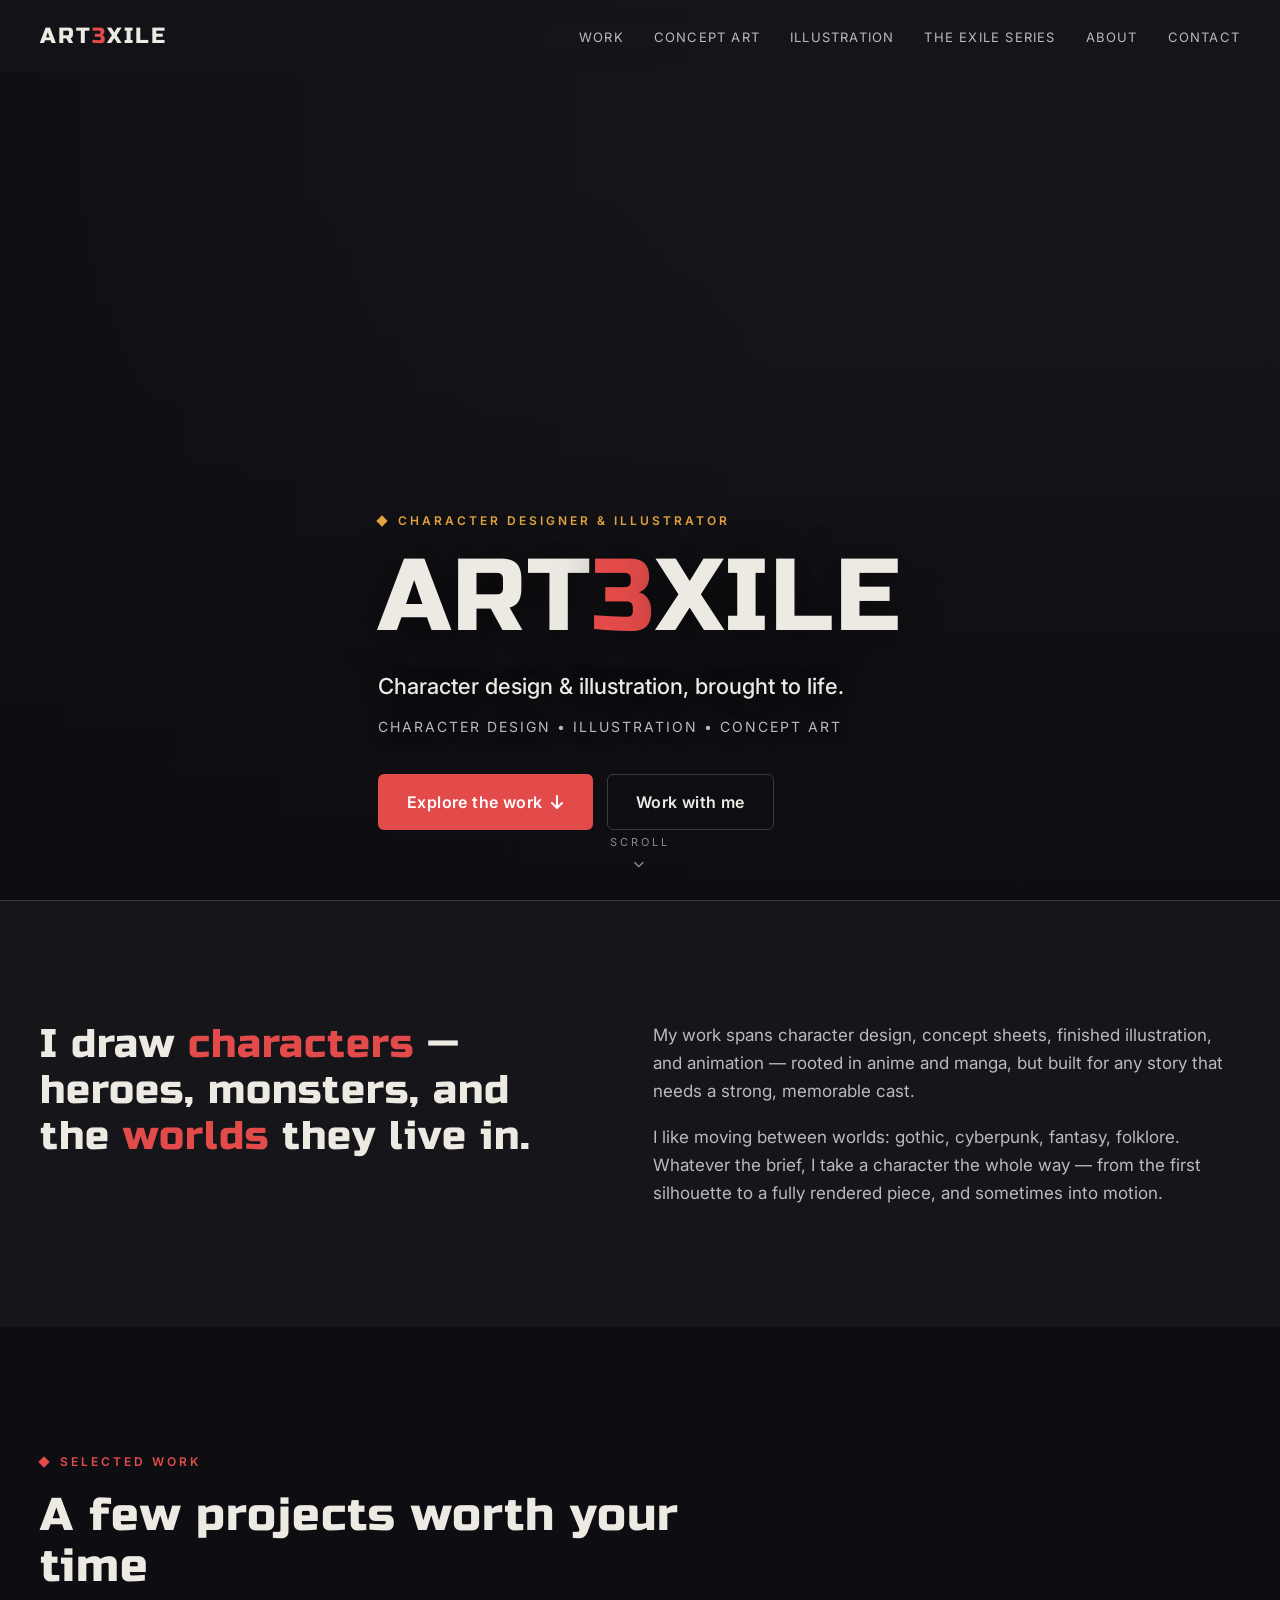
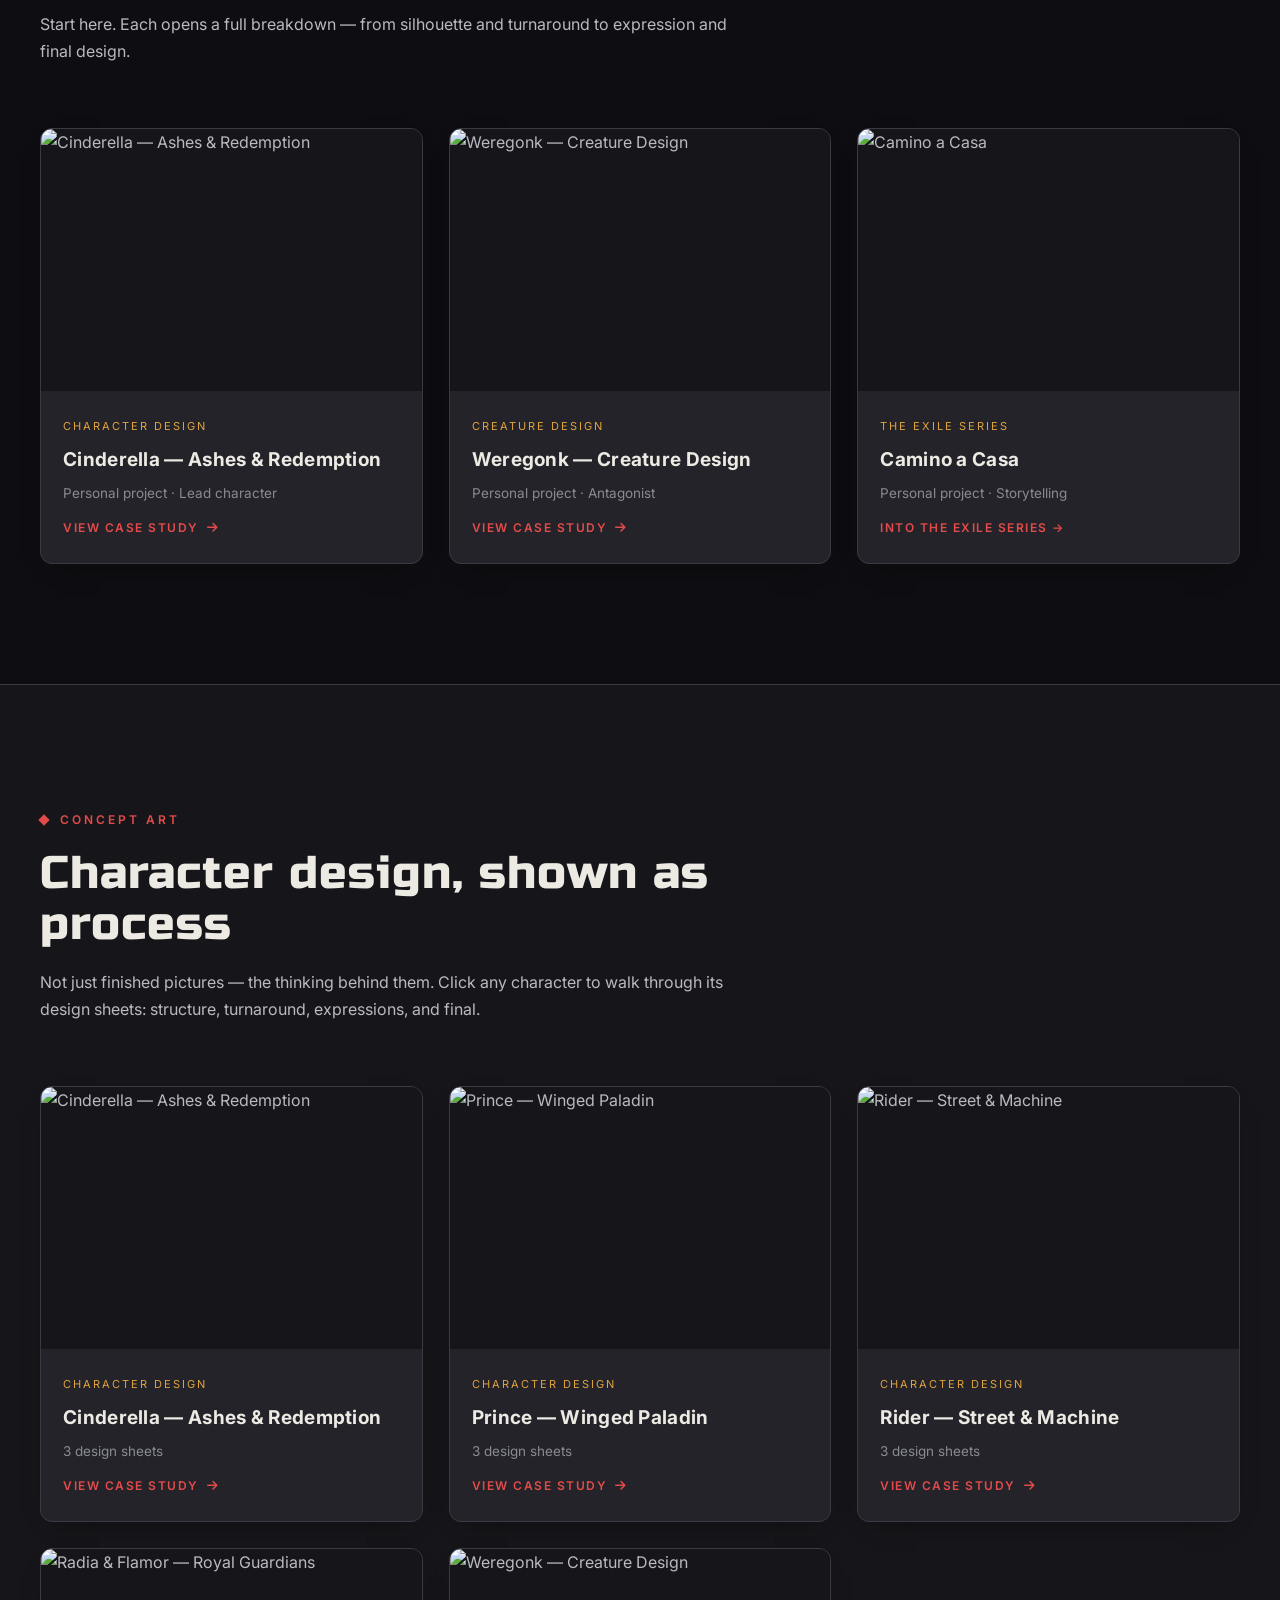
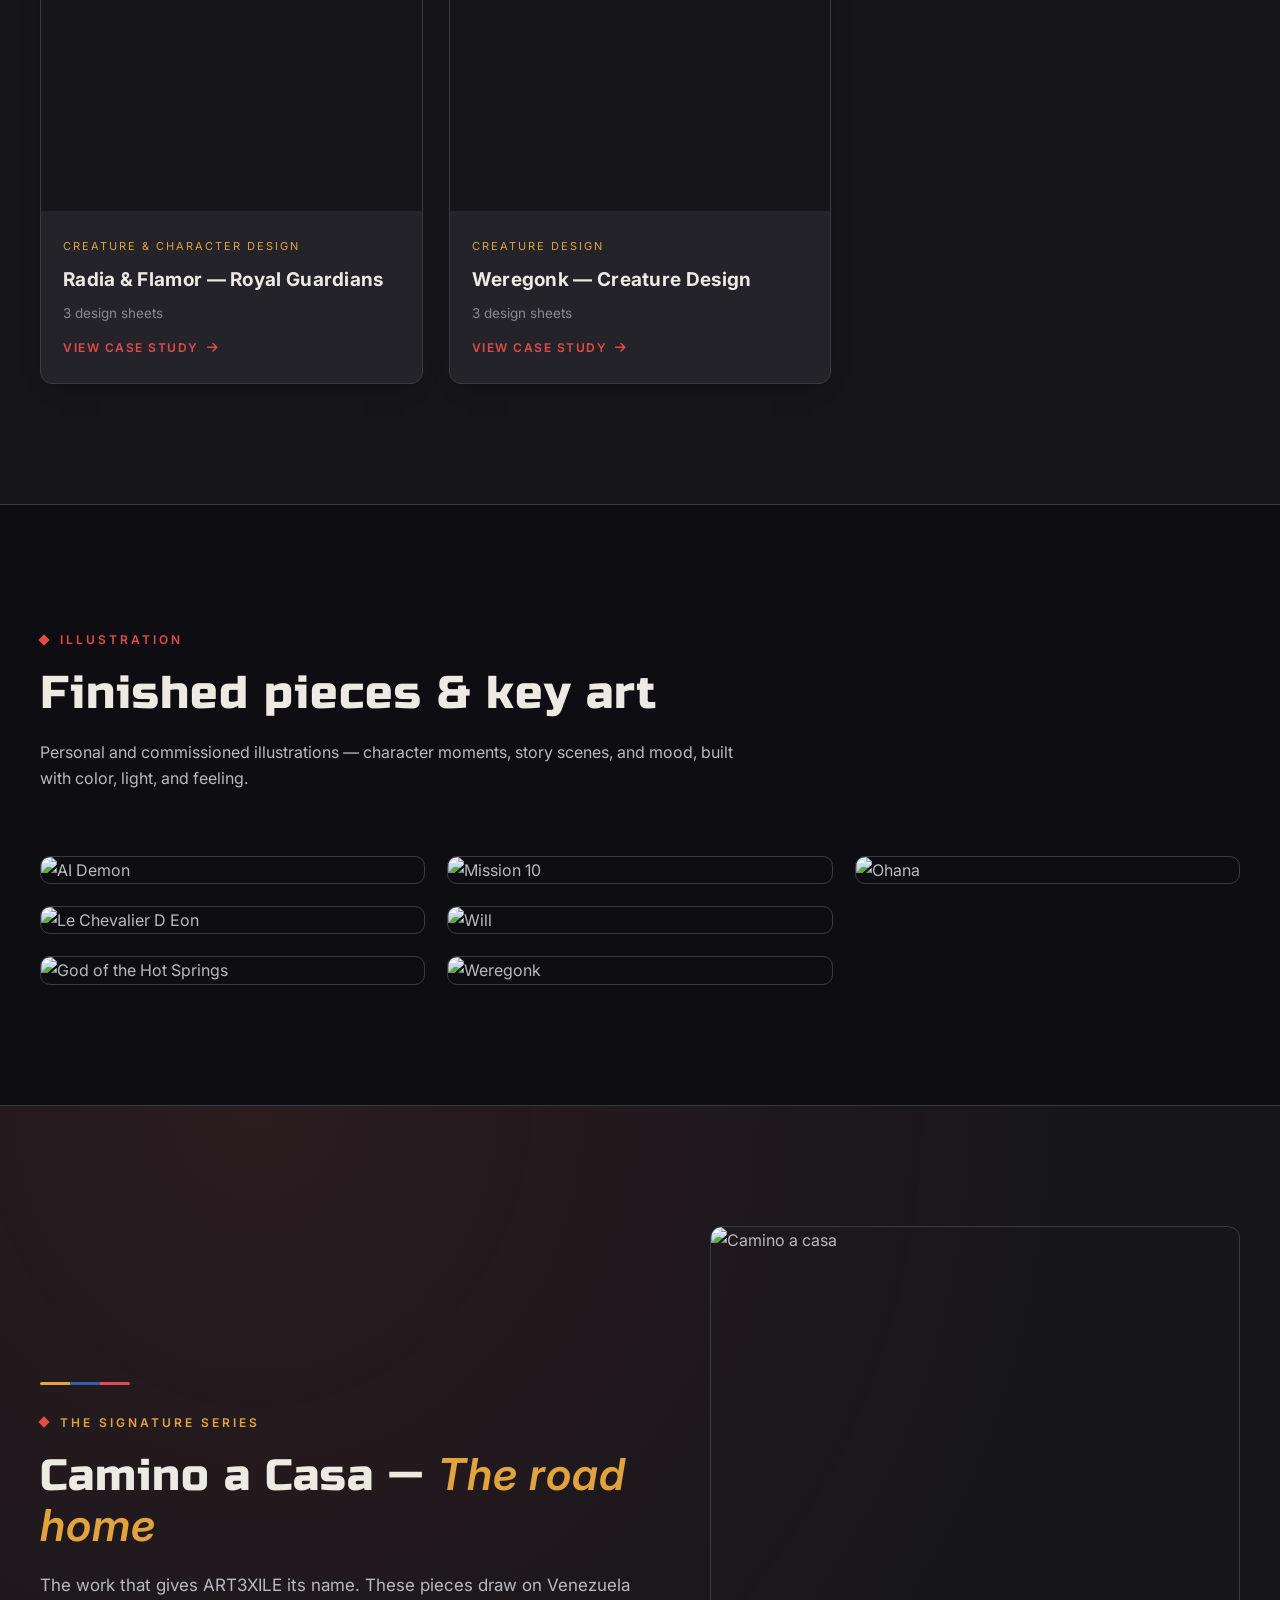
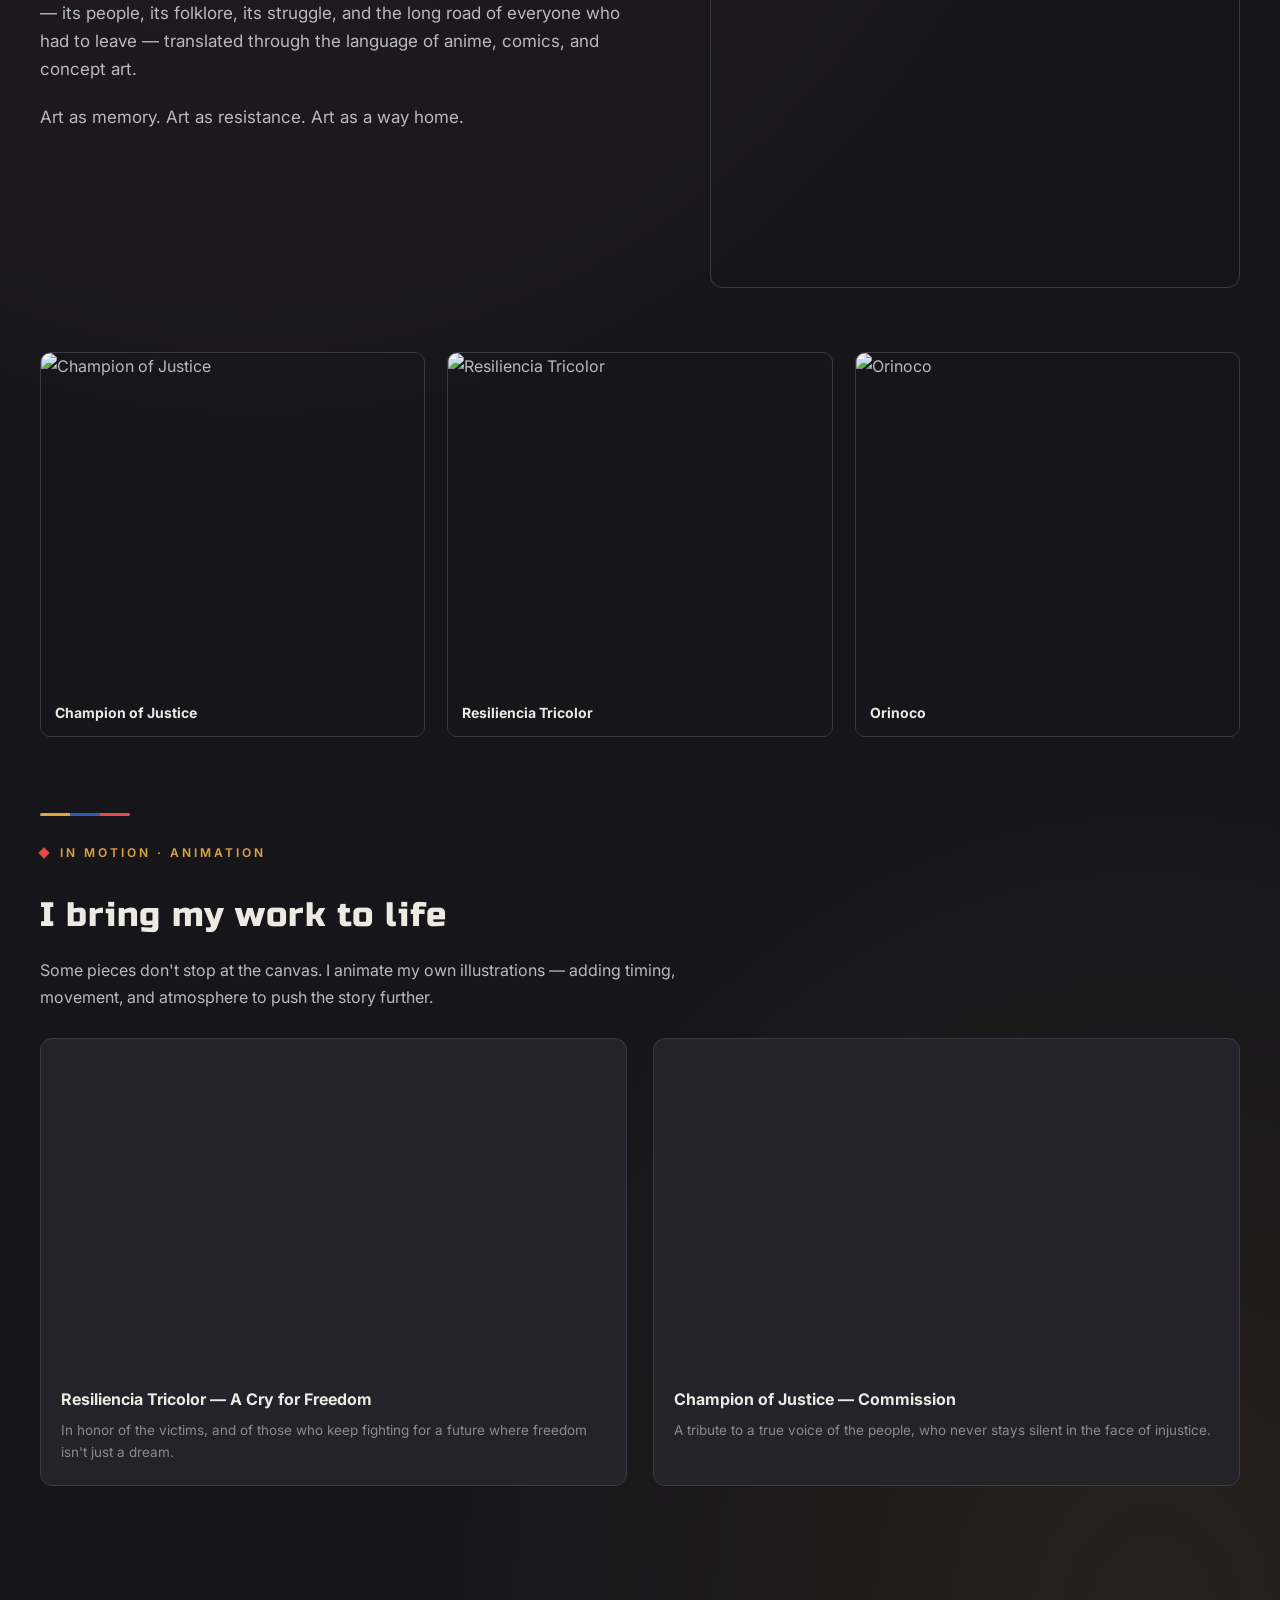
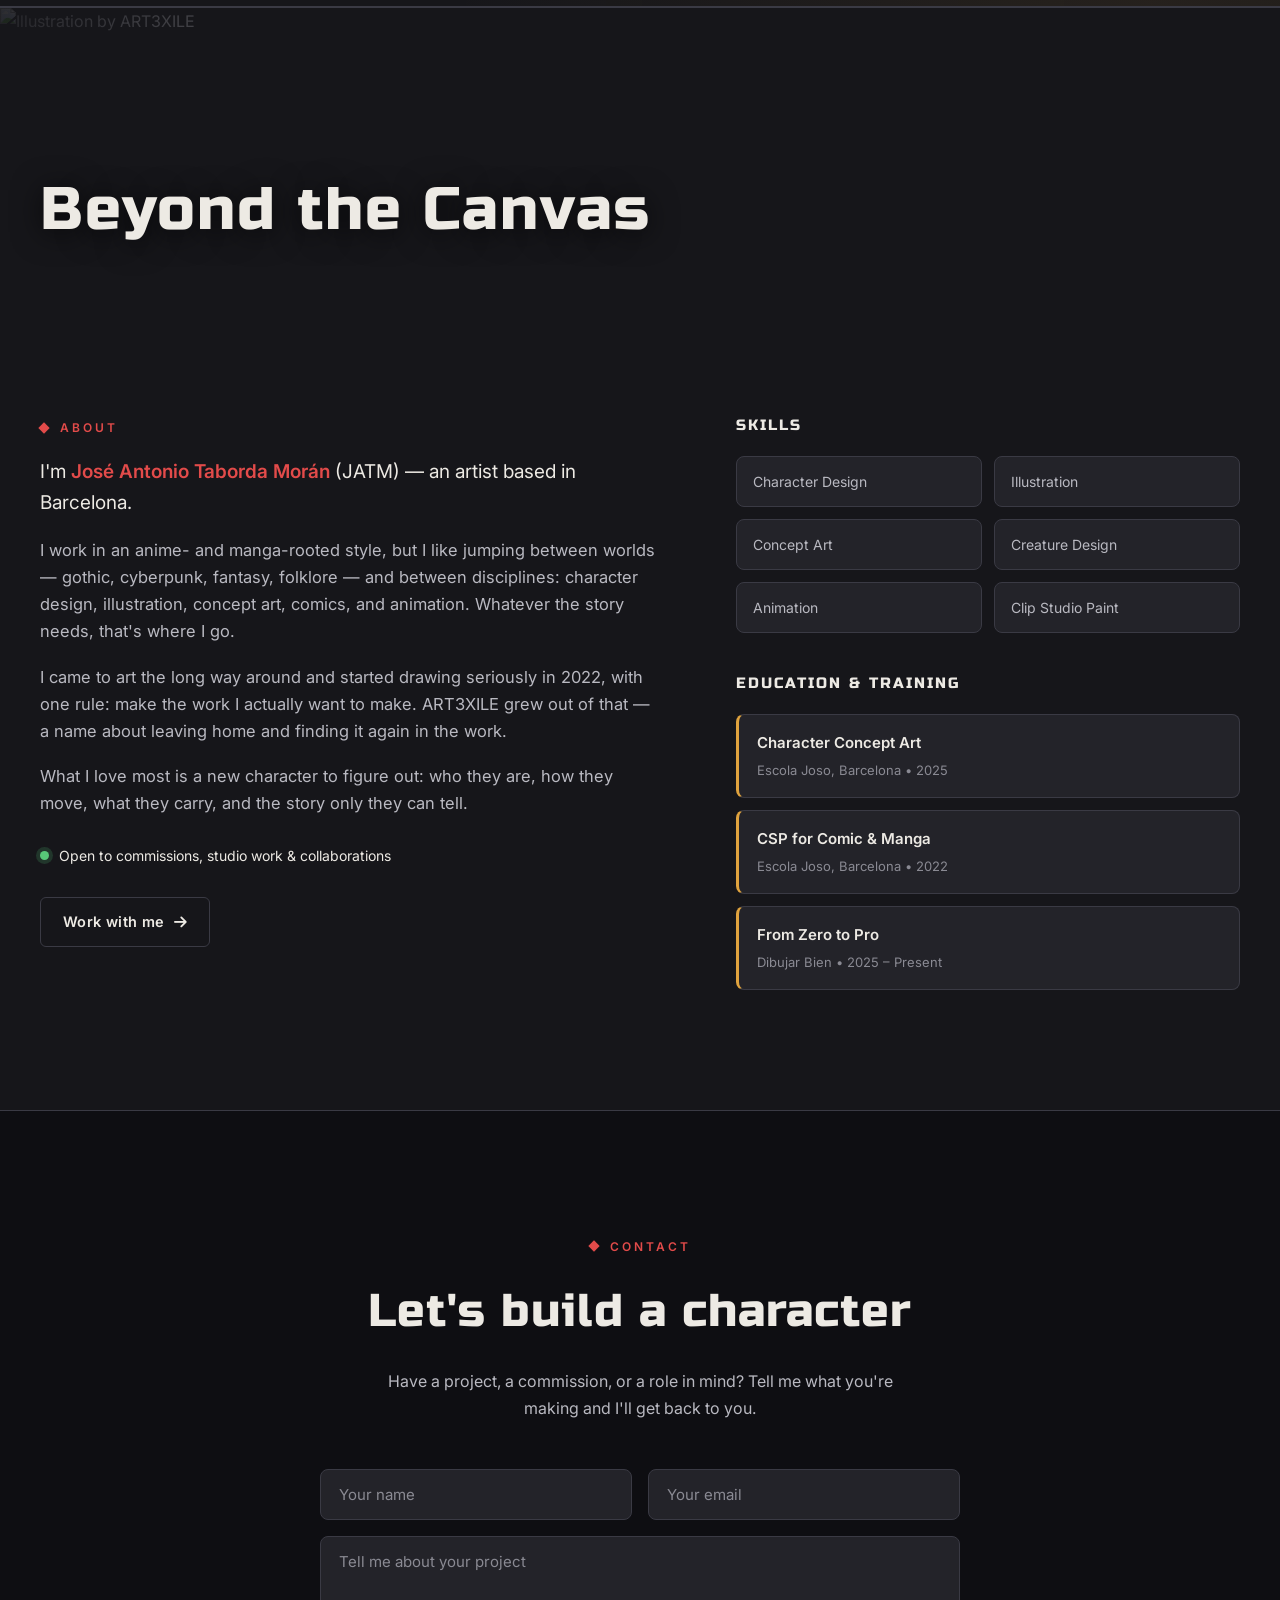
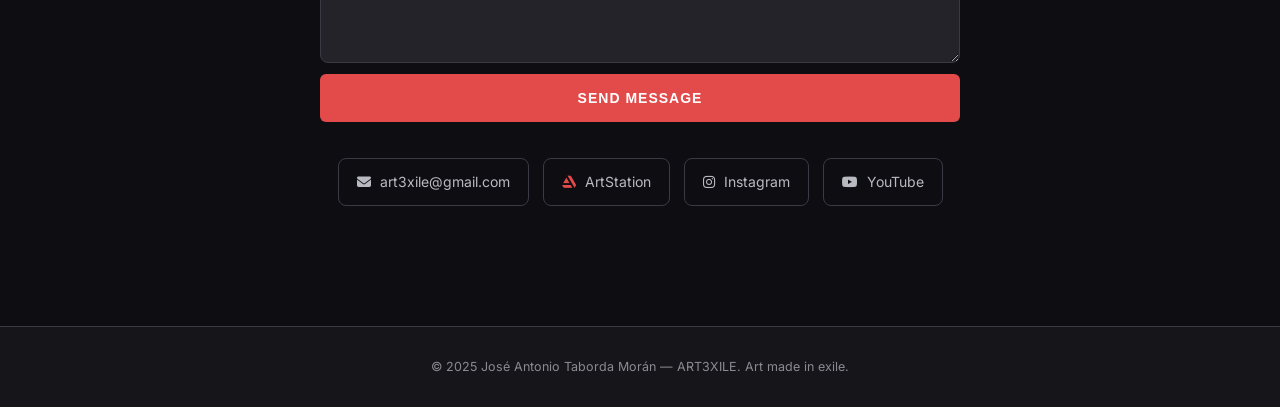
==== index.html @ 569d9610 "Update index.html Titulos." ====
<!DOCTYPE html>
<html lang="en">
<head>
    <meta charset="UTF-8">
    <meta name="viewport" content="width=device-width, initial-scale=1.0">
    <title>ART3XILE — Character Design & Illustration | José Antonio Taborda Morán</title>

    <!-- SEO -->
    <meta name="description" content="ART3XILE — character designer and illustrator José Antonio Taborda Morán, based in Barcelona. Anime- and manga-rooted character design, illustration, concept art, and animation for games, stories, and screens.">
    <meta name="keywords" content="character design, character designer, illustrator, illustration, concept art, anime, manga, creature design, animation, digital artist, Barcelona, ART3XILE">
    <meta name="author" content="José Antonio Taborda Morán">

    <!-- Open Graph -->
    <meta property="og:title" content="ART3XILE — Character Design & Illustration">
    <meta property="og:description" content="Anime- and manga-rooted character design, illustration, concept art, and animation. Characters worth remembering.">
    <meta property="og:image" content="https://cdna.artstation.com/p/assets/images/images/095/886/172/large/art3xile-last-prj0-6.jpg">
    <meta property="og:type" content="website">

    <!-- Fonts: Russo One (display/wordmark) + Inter (body) -->
    <link rel="preconnect" href="https://fonts.googleapis.com">
    <link rel="preconnect" href="https://fonts.gstatic.com" crossorigin>
    <link href="https://fonts.googleapis.com/css2?family=Russo+One&family=Inter:wght@300;400;500;600;700&display=swap" rel="stylesheet">
    <link rel="stylesheet" href="https://cdnjs.cloudflare.com/ajax/libs/font-awesome/6.5.1/css/all.min.css">

    <style>
        /* ============ DESIGN TOKENS ============ */
        :root {
            --tinta:      #16161A;   /* Negro tinta — base */
            --band:       #0E0E12;   /* darker band — alternating sections */
            --surface:    #232329;   /* raised panels / cards */
            --surface-2:  #2C2C34;   /* hover panels */
            --line:       #3A3A44;   /* hairlines / borders */
            --exilio:     #E24B4A;   /* Rojo exilio — primary accent */
            --exilio-dim: #b13a39;
            --oro:        #E0A33E;   /* candlelight gold — secondary accent */
            --paper:      #EDEAE4;   /* warm off-white — headings */
            --text:       #B9B9C1;   /* body text */
            --muted:      #8A8A93;   /* captions / meta */

            --maxw: 1320px;
            --ease: cubic-bezier(0.22, 1, 0.36, 1);
        }

        * { margin: 0; padding: 0; box-sizing: border-box; }
        html { scroll-behavior: smooth; }

        body {
            font-family: 'Inter', sans-serif;
            background: var(--tinta);
            color: var(--text);
            line-height: 1.65;
            -webkit-font-smoothing: antialiased;
            overflow-x: hidden;
        }

        h1, h2, h3, .display { font-family: 'Russo One', sans-serif; font-weight: 400; }

        a { color: inherit; }
        img { display: block; }

        ::selection { background: var(--exilio); color: #fff; }

        /* Visible keyboard focus */
        a:focus-visible, button:focus-visible, input:focus-visible, textarea:focus-visible {
            outline: 2px solid var(--oro);
            outline-offset: 3px;
        }

        /* ============ SHARED LAYOUT ============ */
        .wrap { max-width: var(--maxw); margin: 0 auto; padding: 0 40px; }

        .eyebrow {
            font-family: 'Inter', sans-serif;
            font-size: 12px;
            font-weight: 600;
            letter-spacing: 3px;
            text-transform: uppercase;
            color: var(--exilio);
            display: inline-flex;
            align-items: center;
            gap: 12px;
            margin-bottom: 18px;
        }
        .eyebrow::before {
            content: '';
            width: 8px; height: 8px;
            background: var(--exilio);
            transform: rotate(45deg);   /* diamond — brand connective device */
            display: inline-block;
        }

        .section { padding: 120px 0; }
        .section-head { max-width: 720px; margin-bottom: 64px; }
        .section-head.center { margin-left: auto; margin-right: auto; text-align: center; }
        .section-head.center .eyebrow { justify-content: center; }
        .section-head h2 {
            font-size: clamp(30px, 4vw, 46px);
            color: var(--paper);
            line-height: 1.1;
            letter-spacing: 1px;
        }
        .section-head p { margin-top: 20px; font-size: 16px; color: var(--text); }

        /* per-section backgrounds — each section reads as its own room */
        .statement { background: var(--tinta); }
        #work { background: var(--band); }
        #concept { background: var(--tinta); }
        #illustration { background: var(--band); }

        /* ============ NAV ============ */
        nav {
            position: fixed; top: 0; left: 0; right: 0; z-index: 1000;
            background: rgba(22,22,26,0.72);
            backdrop-filter: blur(14px);
            border-bottom: 1px solid transparent;
            transition: border-color .3s, background .3s;
        }
        nav.scrolled { border-bottom-color: var(--line); background: rgba(22,22,26,0.92); }
        nav .bar {
            max-width: var(--maxw); margin: 0 auto; padding: 18px 40px;
            display: flex; align-items: center; justify-content: space-between;
        }
        .logo {
            font-family: 'Russo One', sans-serif;
            font-size: 22px; letter-spacing: 2px; color: var(--paper);
            text-decoration: none; z-index: 1001;
        }
        .logo b { color: var(--exilio); font-weight: 400; }
        .nav-right { display: flex; align-items: center; gap: 38px; }
        .menu { display: flex; gap: 30px; list-style: none; }
        .menu a {
            font-size: 13px; letter-spacing: 1.2px; text-transform: uppercase;
            color: var(--text); text-decoration: none; padding: 6px 0; position: relative;
            transition: color .25s;
        }
        .menu a::after {
            content:''; position:absolute; left:0; bottom:0; height:2px; width:0;
            background: var(--exilio); transition: width .3s var(--ease);
        }
        .menu a:hover, .menu a.active { color: var(--paper); }
        .menu a:hover::after, .menu a.active::after { width: 100%; }

        .btn {
            display: inline-flex; align-items: center; gap: 9px;
            font-size: 14.5px; font-weight: 600; letter-spacing: .4px;
            padding: 12px 22px; border-radius: 6px; text-decoration: none;
            transition: transform .25s var(--ease), background .25s, color .25s, border-color .25s;
            cursor: pointer; border: 1px solid transparent;
        }
        .btn-solid { background: var(--exilio); color: #fff; }
        .btn-solid:hover { background: var(--exilio-dim); transform: translateY(-2px); }
        .btn-ghost { border-color: var(--line); color: var(--paper); background: transparent; }
        .btn-ghost:hover { border-color: var(--exilio); color: var(--exilio); transform: translateY(-2px); }

        .menu-toggle { display: none; flex-direction: column; gap: 5px; cursor: pointer; z-index: 1001; background:none; border:none; padding:4px; }
        .menu-toggle span { width: 26px; height: 2px; background: var(--paper); transition: .3s; }
        .menu-toggle.active span:nth-child(1){ transform: translateY(7px) rotate(45deg); }
        .menu-toggle.active span:nth-child(2){ opacity: 0; }
        .menu-toggle.active span:nth-child(3){ transform: translateY(-7px) rotate(-45deg); }

        /* ============ HERO ============ */
        .hero {
            min-height: 100vh; position: relative;
            display: flex; align-items: flex-end;
            background: url('https://cdna.artstation.com/p/assets/images/images/095/886/172/large/art3xile-last-prj0-6.jpg') center top / cover no-repeat;
        }
        /* Gradient weighted to the bottom-left (the dark archway), so the figure + candle stay visible */
        /* Strong gradient at the bottom-left (where the text sits) keeps copy readable;
           the figure, candle and upper-right stay bright so the art still reads. */
        .hero::before {
            content:''; position: absolute; inset: 0;
            background:
                linear-gradient(to top, rgba(14,14,18,0.97) 0%, rgba(14,14,18,0.9) 18%, rgba(14,14,18,0.55) 38%, rgba(14,14,18,0.15) 60%, transparent 82%),
                linear-gradient(to right, rgba(14,14,18,0.78) 0%, rgba(14,14,18,0.25) 36%, transparent 62%);
        }
        .hero-inner { position: relative; z-index: 1; padding: 0 0 70px; max-width: 720px; }
        .hero .eyebrow { color: var(--oro); }
        .hero .eyebrow::before { background: var(--oro); }
        .hero h1 {
            font-size: clamp(48px, 8vw, 104px);
            line-height: .95; color: var(--paper); letter-spacing: 2px;
            text-shadow: 0 4px 40px rgba(0,0,0,.6);
        }
        .hero h1 b { color: var(--exilio); font-weight: 400; }
        .hero .tagline {
            margin-top: 22px; font-size: clamp(17px, 2.2vw, 22px);
            color: var(--paper); font-weight: 500; max-width: 560px;
            text-shadow: 0 2px 18px rgba(0,0,0,.7);
        }
        .hero .sub {
            margin-top: 10px; font-size: 14px; letter-spacing: 2px; text-transform: uppercase;
            color: var(--text); text-shadow: 0 2px 12px rgba(0,0,0,.8);
        }
        .hero-cta { margin-top: 36px; display: flex; gap: 14px; flex-wrap: wrap; }
        .hero-cta .btn { font-size: 16px; padding: 14px 28px; }
        .scroll-hint {
            position: absolute; bottom: 30px; left: 50%; transform: translateX(-50%);
            color: var(--muted); font-size: 11px; letter-spacing: 3px; text-transform: uppercase;
            z-index: 1; display: flex; flex-direction: column; align-items: center; gap: 8px;
        }
        .scroll-hint i { animation: bob 1.8s infinite; }
        @keyframes bob { 0%,100%{ transform: translateY(0);} 50%{ transform: translateY(6px);} }

        /* ============ STATEMENT ============ */
        .statement { border-top: 1px solid var(--line); }
        .statement .wrap { display: grid; grid-template-columns: 1fr 1.1fr; gap: 80px; align-items: start; }
        .statement h2 { font-size: clamp(26px, 3.2vw, 40px); color: var(--paper); line-height: 1.15; letter-spacing: 1px; }
        .statement h2 .hl { color: var(--exilio); }
        .statement p { font-size: 17px; color: var(--text); }
        .statement p + p { margin-top: 18px; }

        /* ============ CARD GRID (featured + concept projects) ============ */
        .grid { display: grid; gap: 26px; }
        .grid-3 { grid-template-columns: repeat(3, 1fr); }

        .card {
            position: relative; border-radius: 12px; overflow: hidden;
            background: var(--surface); border: 1px solid var(--line);
            box-shadow: 0 10px 26px -18px rgba(0,0,0,.85);
            cursor: pointer; transition: transform .4s var(--ease), border-color .3s, box-shadow .4s;
        }
        .card:hover { transform: translateY(-6px); border-color: var(--exilio); box-shadow: 0 24px 50px -20px rgba(0,0,0,.8); }
        .card .thumb { aspect-ratio: 16 / 11; overflow: hidden; background: var(--tinta); }
        .card .thumb img { width: 100%; height: 100%; object-fit: cover; transition: transform .6s var(--ease); }
        .card:hover .thumb img { transform: scale(1.06); }
        .card .meta { padding: 20px 22px 24px; }
        .card .meta .kicker { font-size: 11px; letter-spacing: 2px; text-transform: uppercase; color: var(--oro); }
        .card .meta h3 { font-family:'Inter',sans-serif; font-weight: 700; font-size: 19px; color: var(--paper); margin-top: 7px; letter-spacing:.3px; }
        .card .meta p { font-size: 13.5px; color: var(--muted); margin-top: 6px; }
        .card .meta .view { margin-top: 14px; font-size: 12px; font-weight: 600; letter-spacing: 1.5px; text-transform: uppercase; color: var(--exilio); display: inline-flex; align-items: center; gap: 8px; transition: gap .25s; }
        .card:hover .meta .view { gap: 14px; }

        /* ============ ILLUSTRATION MASONRY ============ */
        .masonry { column-count: 3; column-gap: 22px; }
        .ill {
            break-inside: avoid; margin-bottom: 22px; position: relative;
            border-radius: 10px; overflow: hidden; cursor: pointer; display: block;
            border: 1px solid var(--line); transition: border-color .3s;
        }
        .ill img { width: 100%; height: auto; transition: transform .5s var(--ease); }
        .ill:hover { border-color: var(--exilio); }
        .ill:hover img { transform: scale(1.04); }
        .ill .cap {
            position: absolute; inset: auto 0 0 0; padding: 36px 16px 14px;
            background: linear-gradient(to top, rgba(22,22,26,.95), transparent);
            opacity: 0; transform: translateY(8px); transition: .35s var(--ease);
        }
        .ill:hover .cap { opacity: 1; transform: translateY(0); }
        .ill .cap b { display:block; color: var(--paper); font-size: 15px; font-weight: 600; }
        .ill .cap span { font-size: 12px; color: var(--oro); letter-spacing: 1px; }

        /* ============ SIGNATURE SERIES (the bold moment) ============ */
        #exile {
            position: relative;
            background:
                radial-gradient(120% 80% at 20% 0%, rgba(226,75,74,.10), transparent 55%),
                radial-gradient(100% 70% at 90% 100%, rgba(224,163,62,.08), transparent 55%),
                var(--tinta);
            border-top: 1px solid var(--line);
            border-bottom: 1px solid var(--line);
            overflow: hidden;
        }
        /* tricolor seam — Venezuelan flag, muted into the theme */
        .seam { display: flex; height: 3px; width: 90px; border-radius: 2px; overflow: hidden; margin-bottom: 22px; }
        .seam i { flex: 1; }
        .seam i:nth-child(1){ background: var(--oro); }
        .seam i:nth-child(2){ background: #2f5fb0; }
        .seam i:nth-child(3){ background: var(--exilio); }
        .center .seam { margin-left: auto; margin-right: auto; }

        .exile-lead { display: grid; grid-template-columns: 1.15fr 1fr; gap: 60px; align-items: center; margin-bottom: 64px; }
        .exile-lead .copy h2 { font-size: clamp(28px, 3.6vw, 44px); color: var(--paper); line-height: 1.1; letter-spacing: 1px; }
        .exile-lead .copy h2 em { color: var(--oro); font-style: italic; font-family: 'Inter', serif; font-weight: 600; }
        .exile-lead .copy p { margin-top: 20px; font-size: 17px; color: var(--text); }
        .exile-lead .hero-art { border-radius: 12px; overflow: hidden; border: 1px solid var(--line); cursor: pointer; }
        .exile-lead .hero-art img { width: 100%; height: 100%; object-fit: cover; aspect-ratio: 4/5; transition: transform .6s var(--ease); }
        .exile-lead .hero-art:hover img { transform: scale(1.04); }

        .exile-grid { display: grid; grid-template-columns: repeat(3,1fr); gap: 22px; }
        .exile-tile { border-radius: 10px; overflow: hidden; border: 1px solid var(--line); cursor: pointer; position: relative; transition: border-color .3s; }
        .exile-tile img { width: 100%; height: 100%; object-fit: cover; aspect-ratio: 1/1; transition: transform .5s var(--ease); }
        .exile-tile:hover { border-color: var(--oro); }
        .exile-tile:hover img { transform: scale(1.05); }
        .exile-tile .cap { position:absolute; inset:auto 0 0 0; padding: 30px 14px 12px; background: linear-gradient(to top, rgba(22,22,26,.95), transparent); }
        .exile-tile .cap b { display:block; color: var(--paper); font-size: 14px; }

        /* clips */
        .anim-head { margin: 76px 0 6px; max-width: 660px; }
        .anim-head .anim-title { font-size: clamp(24px, 3vw, 34px); color: var(--paper); letter-spacing: 1px; margin-top: 6px; }
        .anim-head .anim-sub { margin-top: 14px; font-size: 16px; color: var(--text); }
        .clips { margin-top: 28px; display: grid; grid-template-columns: repeat(2,1fr); gap: 26px; }
        .clip { border-radius: 12px; overflow: hidden; background: var(--surface); border: 1px solid var(--line); transition: transform .35s var(--ease), border-color .3s; }
        .clip:hover { transform: translateY(-4px); border-color: var(--exilio); }
        .clip .frame { position: relative; padding-bottom: 56.25%; height: 0; }
        .clip .frame iframe { position: absolute; inset: 0; width: 100%; height: 100%; border: none; }
        .clip .info { padding: 18px 20px 22px; }
        .clip .info h3 { font-family:'Inter',sans-serif; font-weight: 700; font-size: 16px; color: var(--paper); }
        .clip .info p { font-size: 13.5px; color: var(--muted); margin-top: 6px; }

        /* ============ ABOUT ============ */
        #about { background: var(--tinta); border-top: 1px solid var(--line); }
        .about-banner { position: relative; width: 100%; height: 285px; overflow: hidden; }
        .about-banner img { width: 100%; height: 100%; object-fit: cover; object-position: center 36%; }
        .about-banner::after { content:''; position:absolute; inset:0; background: linear-gradient(to right, rgba(22,22,26,.9), rgba(22,22,26,.3) 55%, rgba(22,22,26,.65)); }
        .about-banner-title { position: absolute; left: 0; right: 0; bottom: 34px; max-width: var(--maxw); margin: 0 auto; padding: 0 40px; font-size: clamp(34px, 5vw, 60px); color: var(--paper); letter-spacing: 2px; z-index: 1; text-shadow: 0 3px 30px rgba(0,0,0,.7); }
        .about-grid { display: grid; grid-template-columns: 1.1fr .9fr; gap: 80px; align-items: start; }
        .about-copy p { font-size: 16.5px; color: var(--text); }
        .about-copy p + p { margin-top: 18px; }
        .about-copy .lead { font-size: 19px; color: var(--paper); }
        .about-copy .lead b { color: var(--exilio); font-weight: 600; }
        .about-actions { margin-top: 30px; display: flex; gap: 14px; flex-wrap: wrap; }
        .avail { margin-top: 26px; display: inline-flex; align-items: center; gap: 10px; font-size: 14px; color: var(--paper); }
        .avail .dot { width: 9px; height: 9px; border-radius: 50%; background: #57c878; box-shadow: 0 0 0 4px rgba(87,200,120,.18); }

        .panel-title { font-family:'Russo One',sans-serif; font-size: 15px; letter-spacing: 2px; text-transform: uppercase; color: var(--paper); margin-bottom: 18px; }
        .panel-title:not(:first-child){ margin-top: 38px; }
        .chips { display: grid; grid-template-columns: 1fr 1fr; gap: 12px; }
        .chip { background: var(--surface); border: 1px solid var(--line); border-radius: 8px; padding: 13px 16px; font-size: 14px; color: var(--text); transition: .25s; }
        .chip:hover { border-color: var(--exilio); color: var(--paper); }
        .edu { display: grid; gap: 12px; }
        .edu-item { background: var(--surface); border: 1px solid var(--line); border-radius: 8px; padding: 16px 18px; border-left: 3px solid var(--oro); }
        .edu-item h4 { font-family:'Inter',sans-serif; font-size: 15px; color: var(--paper); font-weight: 600; }
        .edu-item p { font-size: 13px; color: var(--muted); margin-top: 4px; }

        /* ============ CONTACT ============ */
        #contact { border-top: 1px solid var(--line); text-align: center; background: var(--band); }
        .contact-wrap { max-width: 720px; margin: 0 auto; }
        .contact-form { margin: 48px 0 36px; text-align: left; }
        .form-row { display: grid; grid-template-columns: 1fr 1fr; gap: 16px; margin-bottom: 16px; }
        .contact-form input, .contact-form textarea {
            width: 100%; padding: 15px 18px; background: var(--surface);
            border: 1px solid var(--line); border-radius: 8px; color: var(--paper);
            font-size: 15px; font-family: 'Inter', sans-serif; transition: border-color .25s, background .25s;
        }
        .contact-form input::placeholder, .contact-form textarea::placeholder { color: var(--muted); }
        .contact-form input:focus, .contact-form textarea:focus { outline: none; border-color: var(--exilio); background: var(--surface-2); }
        .contact-form .btn-solid { width: 100%; justify-content: center; margin-top: 4px; padding: 15px; font-size: 14px; text-transform: uppercase; letter-spacing: 1px; }
        .socials { display: flex; justify-content: center; gap: 14px; flex-wrap: wrap; margin-top: 8px; }
        .socials a {
            display: inline-flex; align-items: center; gap: 9px; text-decoration: none;
            font-size: 14px; color: var(--text); padding: 11px 18px; border: 1px solid var(--line);
            border-radius: 8px; transition: .25s;
        }
        .socials a:hover { color: var(--paper); border-color: var(--exilio); transform: translateY(-2px); }
        .socials a.art i { color: var(--exilio); }

        footer { border-top: 1px solid var(--line); padding: 30px 0; text-align: center; }
        footer p { font-size: 12.5px; color: var(--muted); }

        /* ============ LIGHTBOX ============ */
        .lightbox { display: none; position: fixed; inset: 0; z-index: 9000; background: rgba(10,10,12,.96); justify-content: center; align-items: center; padding: 40px; }
        .lightbox.open { display: flex; }
        .lightbox img { max-width: 92%; max-height: 82vh; object-fit: contain; border-radius: 6px; }
        .lb-cap { position: absolute; bottom: 28px; left: 0; right: 0; text-align: center; color: var(--paper); font-size: 15px; letter-spacing: .5px; }
        .lb-cap span { color: var(--oro); display: block; font-size: 12px; letter-spacing: 2px; text-transform: uppercase; margin-bottom: 4px; }
        .lb-close { position: absolute; top: 24px; right: 32px; font-size: 30px; color: var(--paper); cursor: pointer; background:none; border:none; }
        .lb-nav { position: absolute; top: 50%; transform: translateY(-50%); font-size: 38px; color: var(--paper); cursor: pointer; background:none; border:none; padding: 16px; transition: color .25s; }
        .lb-nav:hover { color: var(--exilio); }
        .lb-prev { left: 18px; } .lb-next { right: 18px; }

        /* ============ PROJECT VIEWER (case study) ============ */
        .project-view { display: none; position: fixed; inset: 0; z-index: 9500; background: var(--tinta); overflow-y: auto; }
        .project-view.open { display: block; }
        .pv-bar { position: sticky; top: 0; z-index: 5; display: flex; justify-content: space-between; align-items: center; padding: 18px 40px; background: rgba(22,22,26,.9); backdrop-filter: blur(12px); border-bottom: 1px solid var(--line); }
        .pv-bar .logo { font-size: 18px; }
        .pv-close { background: none; border: 1px solid var(--line); color: var(--paper); border-radius: 6px; padding: 9px 16px; font-size: 13px; cursor: pointer; display: inline-flex; gap: 8px; align-items: center; transition: .25s; font-family:'Inter',sans-serif; }
        .pv-close:hover { border-color: var(--exilio); color: var(--exilio); }
        .pv-body { max-width: 1100px; margin: 0 auto; padding: 70px 40px 110px; }
        .pv-head { max-width: 760px; margin-bottom: 56px; }
        .pv-head .kicker { font-size: 12px; letter-spacing: 3px; text-transform: uppercase; color: var(--oro); }
        .pv-head h2 { font-size: clamp(34px, 5vw, 56px); color: var(--paper); margin: 12px 0 6px; letter-spacing: 1px; }
        .pv-head .role { font-size: 14px; color: var(--muted); letter-spacing: 1px; }
        .pv-head .brief { font-size: 18px; color: var(--text); margin-top: 24px; }
        .pv-stage { display: grid; gap: 56px; }
        .pv-step .step-label { display: flex; align-items: center; gap: 12px; font-size: 12px; letter-spacing: 2px; text-transform: uppercase; color: var(--exilio); margin-bottom: 16px; }
        .pv-step .step-label::before { content:''; width: 7px; height: 7px; background: var(--exilio); transform: rotate(45deg); }
        .pv-step img { width: 100%; height: auto; border-radius: 10px; border: 1px solid var(--line); }
        .pv-foot { margin-top: 70px; padding-top: 36px; border-top: 1px solid var(--line); text-align: center; }
        .pv-foot p { color: var(--muted); font-size: 14px; margin-bottom: 18px; }

        /* ============ SCROLL REVEAL ============ */
        .reveal { opacity: 0; transform: translateY(26px); transition: opacity .7s var(--ease), transform .7s var(--ease); }
        .reveal.in { opacity: 1; transform: none; }

        /* ============ RESPONSIVE ============ */
        @media (max-width: 1024px) {
            .wrap { padding: 0 30px; }
            .grid-3, .exile-grid { grid-template-columns: repeat(2, 1fr); }
            .masonry { column-count: 2; }
            .statement .wrap, .about-grid, .exile-lead { grid-template-columns: 1fr; gap: 40px; }
            .section { padding: 90px 0; }
            .hero { background-attachment: scroll; }
        }
        @media (max-width: 768px) {
            .wrap { padding: 0 20px; }
            nav .bar { padding: 14px 20px; }
            .menu-toggle { display: flex; }
            .nav-right { gap: 0; }
            .menu {
                position: fixed; inset: 0 0 0 auto; width: 76%; height: 100vh;
                background: rgba(22,22,26,.98); flex-direction: column; justify-content: center;
                gap: 28px; transform: translateX(100%); transition: transform .35s var(--ease); padding: 80px 30px;
            }
            .menu.open { transform: translateX(0); }
            .menu a { font-size: 16px; }
            .nav-cta { display: none; }
            .grid-3, .exile-grid, .clips, .masonry, .chips { grid-template-columns: 1fr; column-count: 1; }
            .form-row { grid-template-columns: 1fr; }
            .section { padding: 70px 0; }
            .hero-inner { padding-bottom: 80px; }
            .pv-bar, .pv-body { padding-left: 20px; padding-right: 20px; }
        }
        @media (prefers-reduced-motion: reduce) {
            * { animation: none !important; transition: none !important; }
            .reveal { opacity: 1; transform: none; }
        }
    </style>
</head>
<body>

    <!-- ============ NAV ============ -->
    <nav id="nav">
        <div class="bar">
            <a href="#top" class="logo">ART<b>3</b>XILE</a>
            <div class="nav-right">
                <ul class="menu" id="menu">
                    <li><a href="#work" class="nav-link">Work</a></li>
                    <li><a href="#concept" class="nav-link">Concept Art</a></li>
                    <li><a href="#illustration" class="nav-link">Illustration</a></li>
                    <li><a href="#exile" class="nav-link">The Exile Series</a></li>
                    <li><a href="#about" class="nav-link">About</a></li>
                    <li><a href="#contact" class="nav-link">Contact</a></li>
                </ul>
                <button class="menu-toggle" id="toggle" aria-label="Menu"><span></span><span></span><span></span></button>
            </div>
        </div>
    </nav>

    <!-- ============ HERO ============ -->
    <header class="hero" id="top">
        <div class="wrap">
            <div class="hero-inner">
                <span class="eyebrow">Character Designer &amp; Illustrator</span>
                <h1>ART<b>3</b>XILE</h1>
                <p class="tagline">Character design &amp; illustration, brought to life.</p>
                <p class="sub">Character Design • Illustration • Concept Art</p>
                <div class="hero-cta">
                    <a href="#work" class="btn btn-solid">Explore the work <i class="fas fa-arrow-down"></i></a>
                    <a href="#contact" class="btn btn-ghost">Work with me</a>
                </div>
            </div>
        </div>
        <div class="scroll-hint"><span>Scroll</span><i class="fas fa-chevron-down"></i></div>
    </header>

    <!-- ============ STATEMENT ============ -->
    <section class="statement section">
        <div class="wrap reveal">
            <h2>I draw <span class="hl">characters</span> — heroes, monsters, and the <span class="hl">worlds</span> they live in.</h2>
            <div>
                <p>My work spans character design, concept sheets, finished illustration, and animation — rooted in anime and manga, but built for any story that needs a strong, memorable cast.</p>
                <p>I like moving between worlds: gothic, cyberpunk, fantasy, folklore. Whatever the brief, I take a character the whole way — from the first silhouette to a fully rendered piece, and sometimes into motion.</p>
            </div>
        </div>
    </section>

    <!-- ============ FEATURED WORK ============ -->
    <section class="section" id="work">
        <div class="wrap">
            <div class="section-head reveal">
                <span class="eyebrow">Selected Work</span>
                <h2>A few projects worth your time</h2>
                <p>Start here. Each opens a full breakdown — from silhouette and turnaround to expression and final design.</p>
            </div>
            <div class="grid grid-3" id="featured-grid"></div>
        </div>
    </section>

    <!-- ============ CONCEPT ART (projects) ============ -->
    <section class="section" id="concept" style="border-top:1px solid var(--line);">
        <div class="wrap">
            <div class="section-head reveal">
                <span class="eyebrow">Concept Art</span>
                <h2>Character design, shown as process</h2>
                <p>Not just finished pictures — the thinking behind them. Click any character to walk through its design sheets: structure, turnaround, expressions, and final.</p>
            </div>
            <div class="grid grid-3" id="concept-grid"></div>
        </div>
    </section>

    <!-- ============ ILLUSTRATION ============ -->
    <section class="section" id="illustration" style="border-top:1px solid var(--line);">
        <div class="wrap">
            <div class="section-head reveal">
                <span class="eyebrow">Illustration</span>
                <h2>Finished pieces &amp; key art</h2>
                <p>Personal and commissioned illustrations — character moments, story scenes, and mood, built with color, light, and feeling.</p>
            </div>
            <div class="masonry" id="ill-grid"></div>
        </div>
    </section>

    <!-- ============ SIGNATURE SERIES — THE EXILE SERIES ============ -->
    <section class="section" id="exile">
        <div class="wrap">
            <div class="exile-lead reveal">
                <div class="copy">
                    <div class="seam"><i></i><i></i><i></i></div>
                    <span class="eyebrow" style="color:var(--oro)">The Signature Series</span>
                    <h2>Camino a Casa — <em>The road home</em></h2>
                    <p>The work that gives ART3XILE its name. These pieces draw on Venezuela — its people, its folklore, its struggle, and the long road of everyone who had to leave — translated through the language of anime, comics, and concept art.</p>
                    <p>Art as memory. Art as resistance. Art as a way home.</p>
                </div>
                <div class="exile-art-lead" id="exile-lead-art"></div>
            </div>

            <div class="exile-grid reveal" id="exile-grid"></div>

            <!-- Animated pieces -->
            <div class="anim-head reveal">
                <div class="seam"><i></i><i></i><i></i></div>
                <span class="eyebrow" style="color:var(--oro)">In Motion · Animation</span>
                <h3 class="anim-title">I bring my work to life</h3>
                <p class="anim-sub">Some pieces don't stop at the canvas. I animate my own illustrations — adding timing, movement, and atmosphere to push the story further.</p>
            </div>
            <div class="clips reveal">
                <div class="clip">
                    <div class="frame"><iframe src="https://player.vimeo.com/video/1160182785?title=0&byline=0&portrait=0" allow="fullscreen; picture-in-picture" allowfullscreen loading="lazy"></iframe></div>
                    <div class="info"><h3>Resiliencia Tricolor — A Cry for Freedom</h3><p>In honor of the victims, and of those who keep fighting for a future where freedom isn't just a dream.</p></div>
                </div>
                <div class="clip">
                    <div class="frame"><iframe src="https://player.vimeo.com/video/1160183080?title=0&byline=0&portrait=0" allow="fullscreen; picture-in-picture" allowfullscreen loading="lazy"></iframe></div>
                    <div class="info"><h3>Champion of Justice — Commission</h3><p>A tribute to a true voice of the people, who never stays silent in the face of injustice.</p></div>
                </div>
            </div>
        </div>
    </section>

    <!-- ============ ABOUT ============ -->
    <section id="about">
        <div class="about-banner">
            <img src="https://cdnb.artstation.com/p/assets/images/images/095/886/063/large/art3xile-aidemon.jpg?1769771852" alt="Illustration by ART3XILE" loading="lazy">
            <h2 class="about-banner-title">Beyond the Canvas</h2>
        </div>
        <div class="section">
            <div class="wrap">
                <div class="about-grid">
                    <div class="about-copy reveal">
                        <span class="eyebrow">About</span>
                        <p class="lead">I'm <b>José Antonio Taborda Morán</b> (JATM) — an artist based in Barcelona.</p>
                        <p>I work in an anime- and manga-rooted style, but I like jumping between worlds — gothic, cyberpunk, fantasy, folklore — and between disciplines: character design, illustration, concept art, comics, and animation. Whatever the story needs, that's where I go.</p>
                        <p>I came to art the long way around and started drawing seriously in 2022, with one rule: make the work I actually want to make. ART3XILE grew out of that — a name about leaving home and finding it again in the work.</p>
                        <p>What I love most is a new character to figure out: who they are, how they move, what they carry, and the story only they can tell.</p>
                        <div class="avail"><span class="dot"></span> Open to commissions, studio work &amp; collaborations</div>
                        <div class="about-actions">
                            <a href="#contact" class="btn btn-ghost">Work with me <i class="fas fa-arrow-right"></i></a>
                        </div>
                    </div>
                    <div class="about-side reveal">
                        <div class="panel-title">Skills</div>
                        <div class="chips">
                            <div class="chip">Character Design</div>
                            <div class="chip">Illustration</div>
                            <div class="chip">Concept Art</div>
                            <div class="chip">Creature Design</div>
                            <div class="chip">Animation</div>
                            <div class="chip">Clip Studio Paint</div>
                        </div>
                        <div class="panel-title">Education &amp; Training</div>
                        <div class="edu">
                            <div class="edu-item"><h4>Character Concept Art</h4><p>Escola Joso, Barcelona • 2025</p></div>
                            <div class="edu-item"><h4>CSP for Comic &amp; Manga</h4><p>Escola Joso, Barcelona • 2022</p></div>
                            <div class="edu-item"><h4>From Zero to Pro</h4><p>Dibujar Bien • 2025 – Present</p></div>
                        </div>
                    </div>
                </div>
            </div>
        </div>
    </section>

    <!-- ============ CONTACT ============ -->
    <section class="section" id="contact">
        <div class="wrap contact-wrap reveal">
            <span class="eyebrow" style="justify-content:center;">Contact</span>
            <h2 style="font-size:clamp(30px,4vw,46px);color:var(--paper);letter-spacing:1px;">Let's build a character</h2>
            <p style="max-width:560px;margin:18px auto 0;color:var(--text);">Have a project, a commission, or a role in mind? Tell me what you're making and I'll get back to you.</p>

            <form class="contact-form" method="POST" action="https://formspree.io/f/xrelpbke">
                <div class="form-row">
                    <input type="text" name="name" placeholder="Your name" required>
                    <input type="email" name="email" placeholder="Your email" required>
                </div>
                <textarea name="message" placeholder="Tell me about your project" rows="5" required></textarea>
                <button type="submit" class="btn btn-solid">Send message</button>
            </form>

            <div class="socials">
                <a href="mailto:art3xile@gmail.com"><i class="fas fa-envelope"></i> art3xile@gmail.com</a>
                <a class="art" href="https://art3xile.artstation.com" target="_blank" rel="noopener"><i class="fab fa-artstation"></i> ArtStation</a>
                <a href="https://instagram.com/art3xile" target="_blank" rel="noopener"><i class="fab fa-instagram"></i> Instagram</a>
                <a href="https://youtube.com/@Art3xile" target="_blank" rel="noopener"><i class="fab fa-youtube"></i> YouTube</a>
            </div>
        </div>
    </section>

    <footer>
        <p>© 2025 José Antonio Taborda Morán — ART3XILE. Art made in exile.</p>
    </footer>

    <!-- ============ LIGHTBOX ============ -->
    <div class="lightbox" id="lightbox">
        <button class="lb-close" onclick="closeLB()" aria-label="Close">&times;</button>
        <button class="lb-nav lb-prev" onclick="stepLB(-1)" aria-label="Previous">‹</button>
        <img id="lb-img" src="" alt="">
        <div class="lb-cap" id="lb-cap"></div>
        <button class="lb-nav lb-next" onclick="stepLB(1)" aria-label="Next">›</button>
    </div>

    <!-- ============ PROJECT VIEWER ============ -->
    <div class="project-view" id="projectView">
        <div class="pv-bar">
            <span class="logo">ART<b>3</b>XILE</span>
            <button class="pv-close" onclick="closeProject()"><i class="fas fa-arrow-left"></i> Back to portfolio</button>
        </div>
        <div class="pv-body" id="pv-body"></div>
    </div>

    <script src="https://player.vimeo.com/api/player.js"></script>
    <script>
    /* =========================================================
       DATA
       NOTE FOR JAT: image URLs are reused from your original site.
       The character/sheet groupings are inferred from your filenames —
       double-check each project's images and edit the "brief"/"role"/
       step labels to match the real story of each design.
    ========================================================= */

    const STEP_LABELS = ['Design Sheet', 'Turnaround', 'Expressions & Detail', 'Final Design'];

    const conceptProjects = [
        {
            id: 'cinderella',
            title: 'Cinderella — Ashes & Redemption',
            kicker: 'Character Design',
            role: 'Personal project · Lead character',
            brief: 'A fallen princess reforged as a warrior. The design had to read as royalty and survivor at once — regal silhouette, battle-worn armor, and a colour story built around ash, blood, and gold.',
            cover: 'https://cdna.artstation.com/p/assets/images/images/090/548/748/large/art3xile-ficha-cen-001.jpg?1769727570',
            images: [
                'https://cdna.artstation.com/p/assets/images/images/090/548/748/large/art3xile-ficha-cen-001.jpg?1769727570',
                'https://cdnb.artstation.com/p/assets/images/images/090/548/759/large/art3xile-ficha-cen-003.jpg?1754224309',
                'https://cdna.artstation.com/p/assets/images/images/090/548/754/large/art3xile-ficha-cen-002.jpg?1754224297'
            ]
        },
        {
            id: 'prince',
            title: 'Prince — Winged Paladin',
            kicker: 'Character Design',
            role: 'Personal project · Hero',
            brief: 'A divine knight built on verticality and light. Explored armor language, weapon kit, and a silhouette that stays heroic from every angle of the turnaround.',
            cover: 'https://cdna.artstation.com/p/assets/images/images/095/872/974/large/art3xile-ficha-pri-001.jpg?1769730756',
            images: [
                'https://cdna.artstation.com/p/assets/images/images/095/872/974/large/art3xile-ficha-pri-001.jpg?1769730756',
                'https://cdna.artstation.com/p/assets/images/images/095/872/986/large/art3xile-ficha-pri-002.jpg?1769729599',
                'https://cdna.artstation.com/p/assets/images/images/095/872/996/large/art3xile-ficha-pri-003.jpg?1769729609'
            ]
        },
        {
            id: 'rider',
            title: 'Rider — Street & Machine',
            kicker: 'Character Design',
            role: 'Personal project · Protagonist',
            brief: 'A modern young hero and his transforming mech-bike. Focus on contemporary streetwear, age progression, and a believable relationship between character and vehicle.',
            cover: 'https://cdna.artstation.com/p/assets/images/images/095/873/036/large/art3xile-ficha-rid-001.jpg?1769730713',
            images: [
                'https://cdna.artstation.com/p/assets/images/images/095/873/036/large/art3xile-ficha-rid-001.jpg?1769730713',
                'https://cdna.artstation.com/p/assets/images/images/095/873/040/large/art3xile-ficha-rid-002.jpg?1769729762',
                'https://cdnb.artstation.com/p/assets/images/images/095/873/047/large/art3xile-ficha-rid-003.jpg?1769729771'
            ]
        },
        {
            id: 'guardians',
            title: 'Radia & Flamor — Royal Guardians',
            kicker: 'Creature & Character Design',
            role: 'Personal project · Guardian set',
            brief: 'A set of insectoid guardians with distinct elemental identities and personalities. Each carries its own shape language, palette, and short character bio — designed to read as a family yet never be confused for one another.',
            cover: 'https://cdna.artstation.com/p/assets/images/images/095/871/192/large/art3xile-ilustracion2-6.jpg?1769725402',
            images: [
                'https://cdna.artstation.com/p/assets/images/images/095/871/192/large/art3xile-ilustracion2-6.jpg?1769725402',
                'https://cdna.artstation.com/p/assets/images/images/095/871/198/large/art3xile-ilustracion2-7.jpg?1769725410',
                'https://cdna.artstation.com/p/assets/images/images/095/871/186/large/art3xile-ilustracion2-5.jpg?1769725387'
            ]
        },
        {
            id: 'weregonk',
            title: 'Weregonk — Creature Design',
            kicker: 'Creature Design',
            role: 'Personal project · Antagonist',
            brief: 'A nightmare built for menace and readability. The pass moved from base structure to a sheet of reactions and finally a fully realized creature — keeping the silhouette terrifying at thumbnail scale.',
            cover: 'https://cdna.artstation.com/p/assets/images/images/095/871/978/large/art3xile-weregonk2-1.jpg?1769727268',
            images: [
                'https://cdna.artstation.com/p/assets/images/images/095/871/978/large/art3xile-weregonk2-1.jpg?1769727268',
                'https://cdnb.artstation.com/p/assets/images/images/095/871/991/large/art3xile-weregonk2-3.jpg?1769727278',
                'https://cdna.artstation.com/p/assets/images/images/095/871/982/large/art3xile-weregonk2-2.jpg?1769727272'
            ]
        }
    ];

    /* Illustrations (non-cultural finished pieces) — strongest first */
    const illustrations = [
        { src:'https://cdnb.artstation.com/p/assets/images/images/095/886/063/large/art3xile-aidemon.jpg?1769771852', title:'AI Demon', tag:'Cyberpunk · Key art' },
        { src:'https://cdna.artstation.com/p/assets/images/images/095/886/172/large/art3xile-last-prj0-6.jpg?1769772072', title:'Le Chevalier D Eon', tag:'Fan Art' },
        { src:'https://cdna.artstation.com/p/assets/images/images/095/872/494/large/art3xile-sumo-dsarrollo9.jpg?1769728966', title:'God of the Hot Springs', tag:'Comic illustration' },
        { src:'https://cdna.artstation.com/p/assets/images/images/095/886/372/large/art3xile-mission10-2.jpg?1769772623', title:'Mission 10', tag:'Scene illustration' },
        { src:'https://cdnb.artstation.com/p/assets/images/images/095/885/335/large/art3xile-ilustracion4will1.jpg?1769770481', title:'Will', tag:'Portrait commission' },
        { src:'https://cdnb.artstation.com/p/assets/images/images/095/871/893/large/art3xile-captura-de-pantalla-2025-10-07-024959.jpg?1769727015', title:'Weregonk', tag:'Character illustration' },
        { src:'https://cdnb.artstation.com/p/assets/images/images/095/873/539/large/art3xile-lilo-eva2.jpg?1769731052', title:'Ohana', tag:'Commission · Fan art' }
    ];

    /* The Exile Series — cultural / Venezuelan work */
    const exileLead = {src: 'https://cdnb.artstation.com/p/assets/images/images/099/801/885/medium/art3xile-horse.jpg?1781016922', title:'Camino a casa', tag:'Our hope' };
    const exileWorks = [
        { src:'https://cdnb.artstation.com/p/assets/images/images/095/884/947/large/art3xile-maracucho-r.jpg?1769769784', title:'Champion of Justice', tag:'Commission' },
        { src:'https://cdna.artstation.com/p/assets/images/images/095/874/052/large/art3xile-vnz1.jpg?1769732768', title:'Resiliencia Tricolor', tag:'Tribute' },
        { src:'https://cdna.artstation.com/p/assets/images/images/095/873/734/large/art3xile-orinoco15.jpg?1769731556', title:'Orinoco', tag:'Cultural tribute' }
    ];

    /* Featured = mix of best concept + best illustration + the niche piece */
    const featured = [
        { type:'project', id:'cinderella' },
        { type:'project', id:'weregonk' },
        { type:'link', href:'#exile', cover: exileLead.src, kicker:'The Exile Series', title:'Camino a Casa', role:'Personal project · Storytelling', pos:'center 32%', sub:'Into the Exile Series →' }
    ];

    /* =========================================================
       BUILD LIGHTBOX POOL
    ========================================================= */
    let lightboxPool = [];
    function registerLB(item){ lightboxPool.push(item); return lightboxPool.length - 1; }

    /* =========================================================
       RENDER: FEATURED
    ========================================================= */
    const featuredGrid = document.getElementById('featured-grid');
    featured.forEach(f => {
        const card = document.createElement('div');
        card.className = 'card';
        if (f.type === 'project') {
            const p = conceptProjects.find(x => x.id === f.id);
            card.innerHTML = `
                <div class="thumb"><img src="${p.cover}" alt="${p.title}" loading="lazy"></div>
                <div class="meta">
                    <span class="kicker">${p.kicker}</span>
                    <h3>${p.title}</h3>
                    <p>${p.role}</p>
                    <span class="view">View case study <i class="fas fa-arrow-right"></i></span>
                </div>`;
            card.onclick = () => openProject(p.id);
        } else {
            card.innerHTML = `
                <div class="thumb"><img src="${f.cover}" alt="${f.title}" loading="lazy"${f.pos ? ` style="object-position:${f.pos}"` : ''}></div>
                <div class="meta">
                    <span class="kicker">${f.kicker}</span>
                    <h3>${f.title}</h3>
                    <p>${f.role || '&nbsp;'}</p>
                    <span class="view">${f.sub}</span>
                </div>`;
            card.onclick = () => { document.querySelector(f.href).scrollIntoView({behavior:'smooth'}); };
        }
        featuredGrid.appendChild(card);
    });

    /* =========================================================
       RENDER: CONCEPT PROJECTS
    ========================================================= */
    const conceptGrid = document.getElementById('concept-grid');
    conceptProjects.forEach(p => {
        const card = document.createElement('div');
        card.className = 'card';
        card.innerHTML = `
            <div class="thumb"><img src="${p.cover}" alt="${p.title}" loading="lazy"></div>
            <div class="meta">
                <span class="kicker">${p.kicker}</span>
                <h3>${p.title}</h3>
                <p>${p.images.length} design sheets</p>
                <span class="view">View case study <i class="fas fa-arrow-right"></i></span>
            </div>`;
        card.onclick = () => openProject(p.id);
        conceptGrid.appendChild(card);
    });

    /* =========================================================
       RENDER: ILLUSTRATIONS
    ========================================================= */
    const illGrid = document.getElementById('ill-grid');
    illustrations.forEach(im => {
        const idx = registerLB({ src: im.src, title: im.title, tag: im.tag });
        const el = document.createElement('div');
        el.className = 'ill';
        el.innerHTML = `<img src="${im.src}" alt="${im.title}" loading="lazy">
            <div class="cap"><span>${im.tag}</span><b>${im.title}</b></div>`;
        el.onclick = () => openLB(idx);
        illGrid.appendChild(el);
    });

    /* =========================================================
       RENDER: EXILE SERIES
    ========================================================= */
    const leadIdx = registerLB({ src: exileLead.src, title: exileLead.title, tag: exileLead.tag });
    const leadArt = document.getElementById('exile-lead-art');
    leadArt.className = 'hero-art';
    leadArt.innerHTML = `<img src="${exileLead.src}" alt="${exileLead.title}" loading="lazy">`;
    leadArt.onclick = () => openLB(leadIdx);

    const exileGrid = document.getElementById('exile-grid');
    exileWorks.forEach(w => {
        const idx = registerLB({ src: w.src, title: w.title, tag: w.tag });
        const el = document.createElement('div');
        el.className = 'exile-tile';
        el.innerHTML = `<img src="${w.src}" alt="${w.title}" loading="lazy">
            <div class="cap"><b>${w.title}</b></div>`;
        el.onclick = () => openLB(idx);
        exileGrid.appendChild(el);
    });

    /* =========================================================
       LIGHTBOX LOGIC
    ========================================================= */
    let lbIndex = 0;
    const lb = document.getElementById('lightbox');
    function openLB(i){
        lbIndex = i; renderLB();
        lb.classList.add('open'); document.body.style.overflow = 'hidden';
    }
    function renderLB(){
        const it = lightboxPool[lbIndex];
        document.getElementById('lb-img').src = it.src;
        document.getElementById('lb-img').alt = it.title;
        document.getElementById('lb-cap').innerHTML = `<span>${it.tag||''}</span>${it.title||''}`;
    }
    function stepLB(d){
        lbIndex = (lbIndex + d + lightboxPool.length) % lightboxPool.length;
        renderLB();
    }
    function closeLB(){ lb.classList.remove('open'); document.body.style.overflow = ''; }
    lb.addEventListener('click', e => { if (e.target === lb) closeLB(); });

    /* =========================================================
       PROJECT VIEWER LOGIC
    ========================================================= */
    const pv = document.getElementById('projectView');
    const pvBody = document.getElementById('pv-body');
    function openProject(id){
        const p = conceptProjects.find(x => x.id === id);
        let steps = p.images.map((src, i) => `
            <div class="pv-step">
                <div class="step-label">${STEP_LABELS[i] || 'Sheet ' + (i+1)}</div>
                <img src="${src}" alt="${p.title} — ${STEP_LABELS[i]||''}" loading="lazy">
            </div>`).join('');
        pvBody.innerHTML = `
            <div class="pv-head">
                <span class="kicker">${p.kicker}</span>
                <h2>${p.title}</h2>
                <div class="role">${p.role}</div>
                <p class="brief">${p.brief}</p>
            </div>
            <div class="pv-stage">${steps}</div>
            <div class="pv-foot">
                <p>Want to see this character in motion, or commission your own?</p>
                <button class="btn btn-solid" onclick="closeProject(); setTimeout(()=>document.querySelector('#contact').scrollIntoView({behavior:'smooth'}),200);">Get in touch</button>
            </div>`;
        pv.classList.add('open'); pv.scrollTop = 0; document.body.style.overflow = 'hidden';
    }
    function closeProject(){ pv.classList.remove('open'); document.body.style.overflow = ''; }

    /* =========================================================
       KEYBOARD
    ========================================================= */
    document.addEventListener('keydown', e => {
        if (lb.classList.contains('open')){
            if (e.key === 'Escape') closeLB();
            if (e.key === 'ArrowLeft') stepLB(-1);
            if (e.key === 'ArrowRight') stepLB(1);
        } else if (pv.classList.contains('open') && e.key === 'Escape'){
            closeProject();
        }
    });

    /* =========================================================
       NAV: mobile toggle, scroll state, scrollspy
    ========================================================= */
    const toggle = document.getElementById('toggle');
    const menu = document.getElementById('menu');
    toggle.addEventListener('click', () => { toggle.classList.toggle('active'); menu.classList.toggle('open'); });
    menu.querySelectorAll('a').forEach(a => a.addEventListener('click', () => { toggle.classList.remove('active'); menu.classList.remove('open'); }));

    const navEl = document.getElementById('nav');
    const links = document.querySelectorAll('.nav-link');
    const secs = [...links].map(l => document.querySelector(l.getAttribute('href'))).filter(Boolean);
    window.addEventListener('scroll', () => {
        navEl.classList.toggle('scrolled', window.scrollY > 30);
        let cur = '';
        secs.forEach(s => { if (window.scrollY >= s.offsetTop - 140) cur = s.id; });
        links.forEach(l => l.classList.toggle('active', l.getAttribute('href') === '#' + cur));
    });

    /* =========================================================
       SCROLL REVEAL
    ========================================================= */
    const io = new IntersectionObserver((entries) => {
        entries.forEach(en => { if (en.isIntersecting){ en.target.classList.add('in'); io.unobserve(en.target); } });
    }, { threshold: 0.12 });
    document.querySelectorAll('.reveal').forEach(el => io.observe(el));
    </script>
</body>
</html>
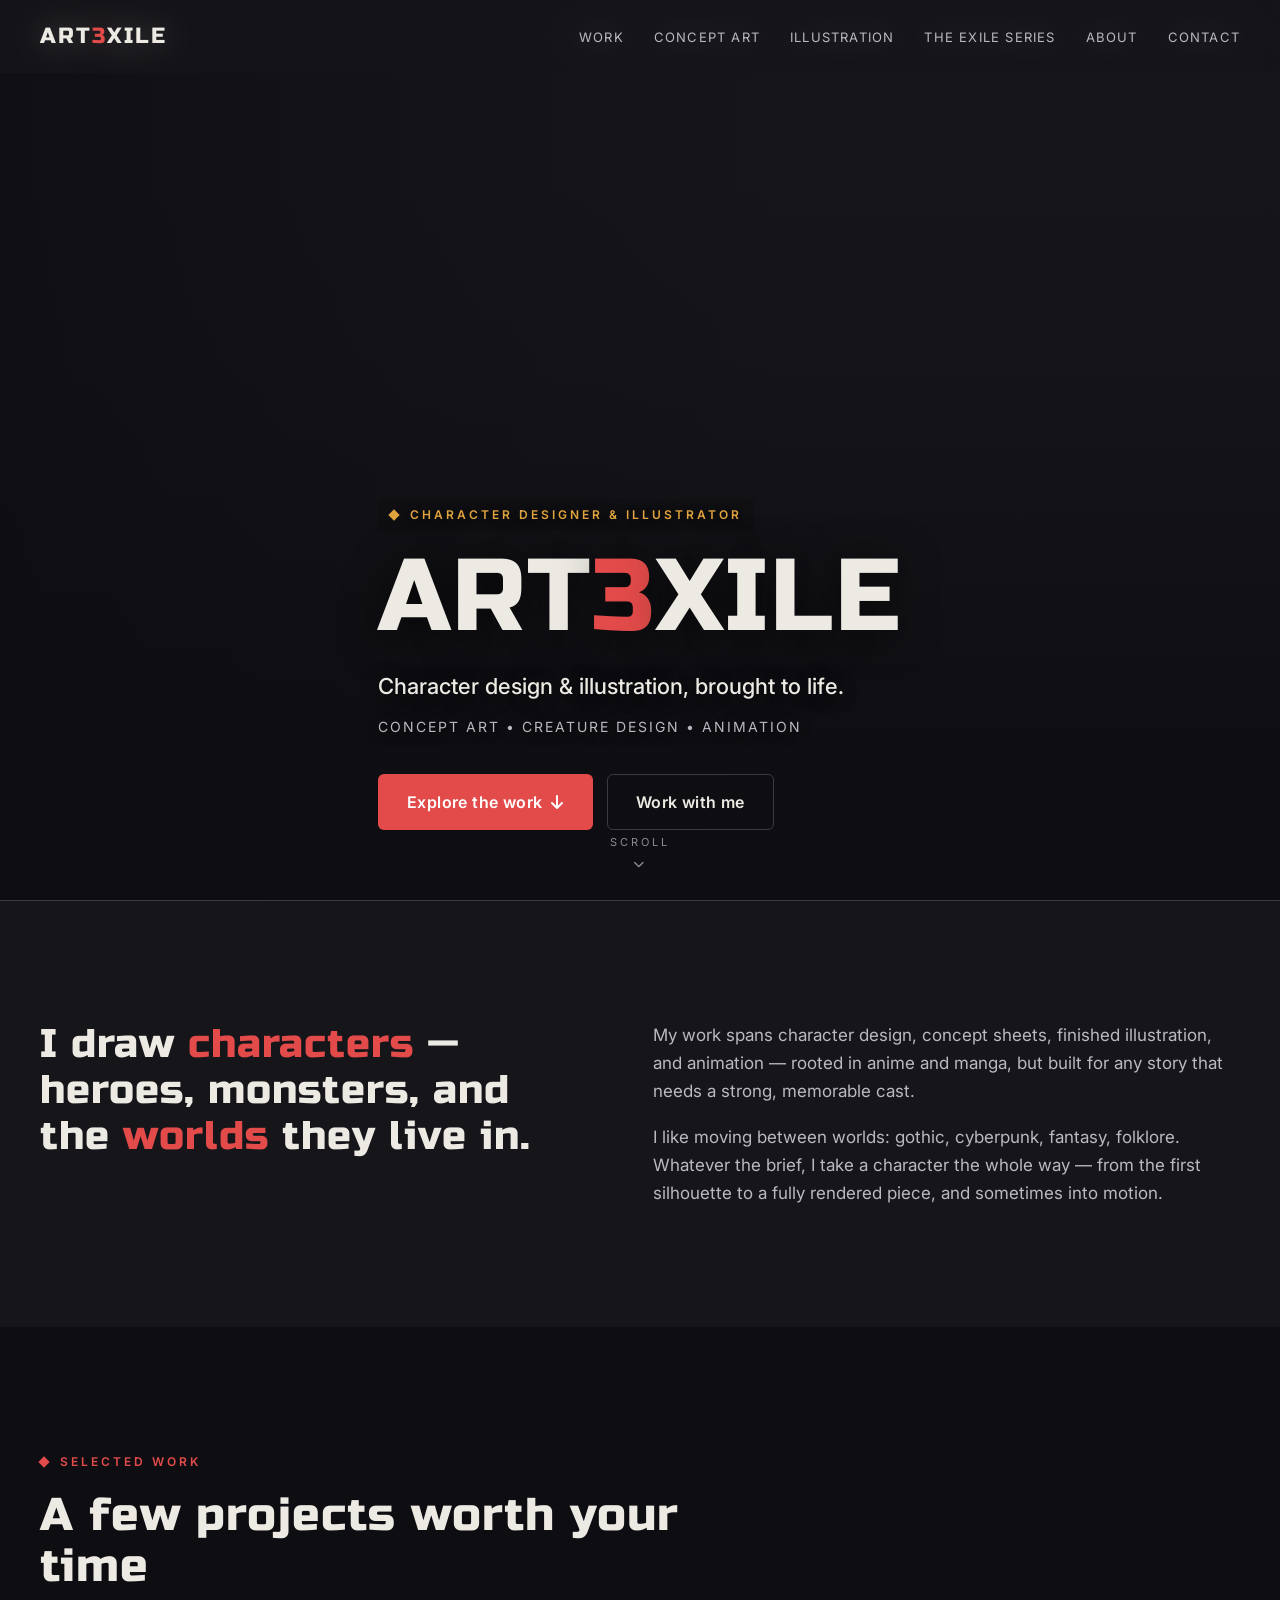
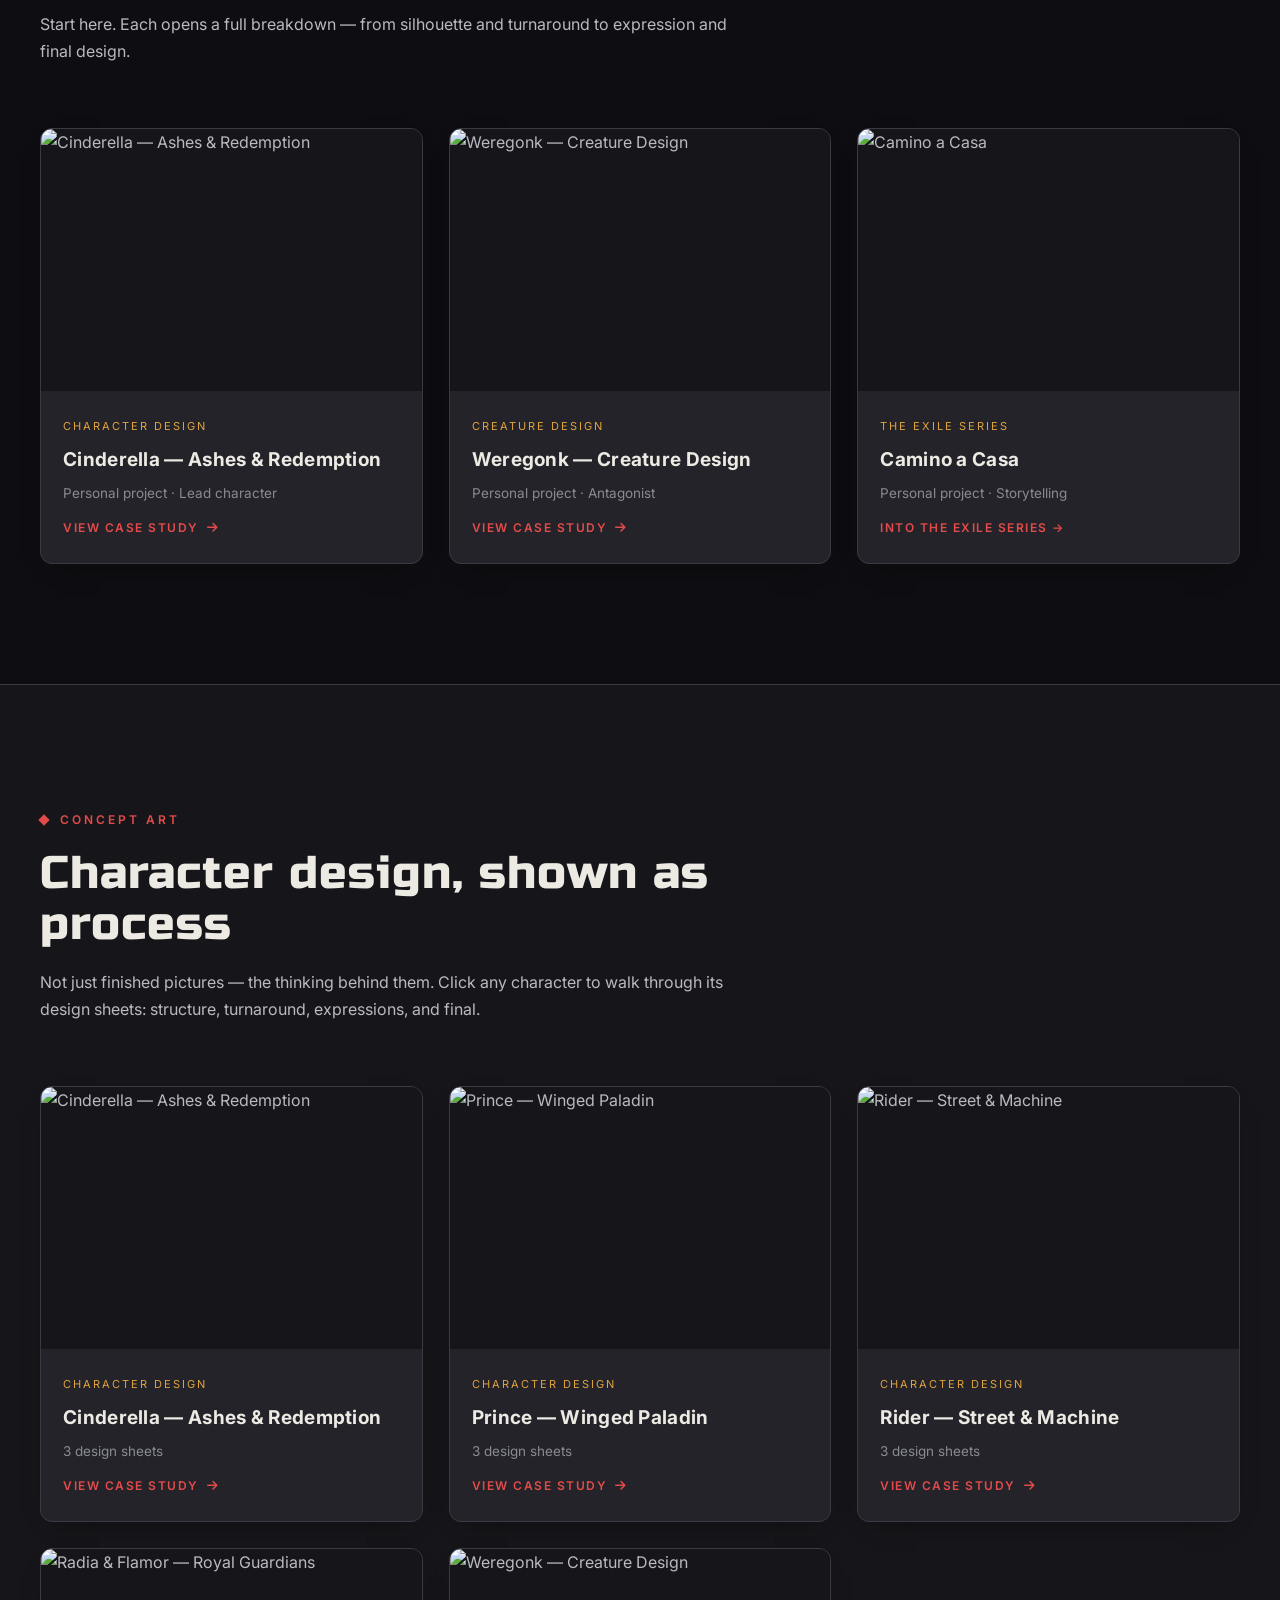
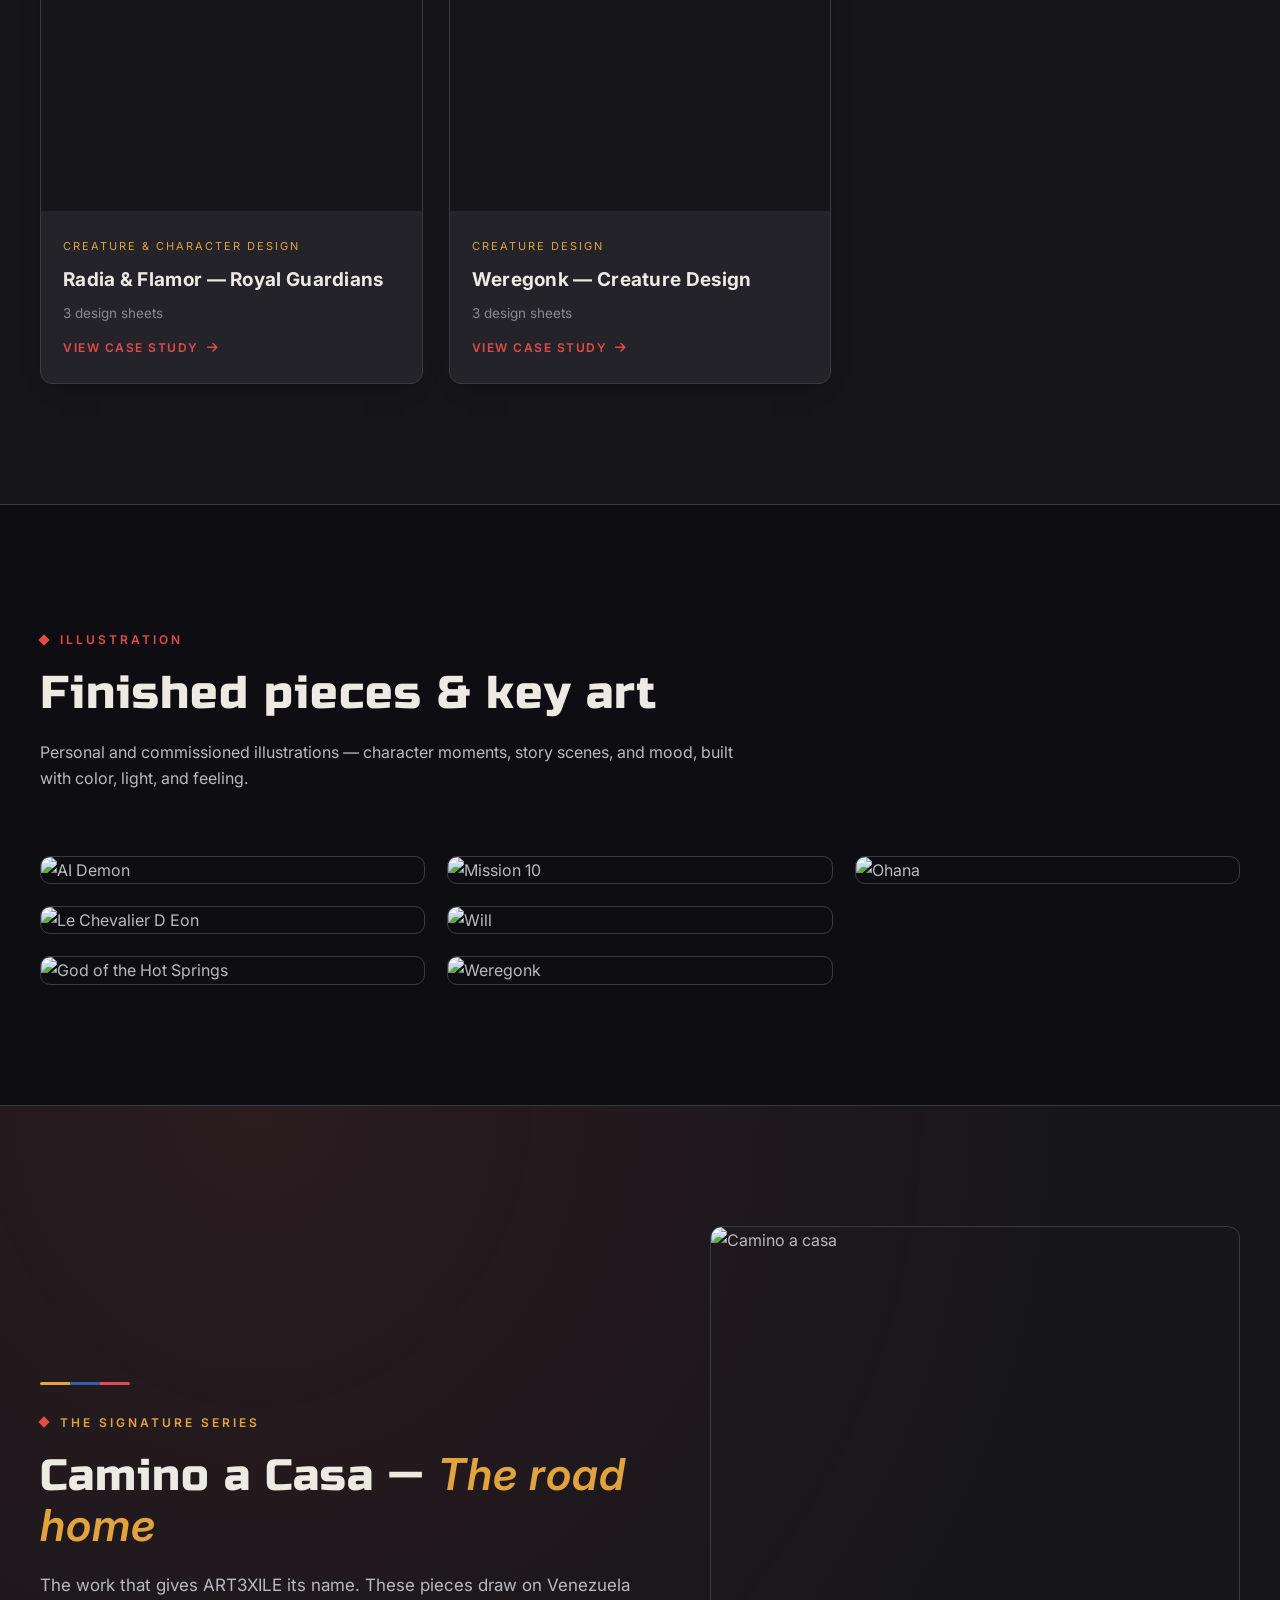
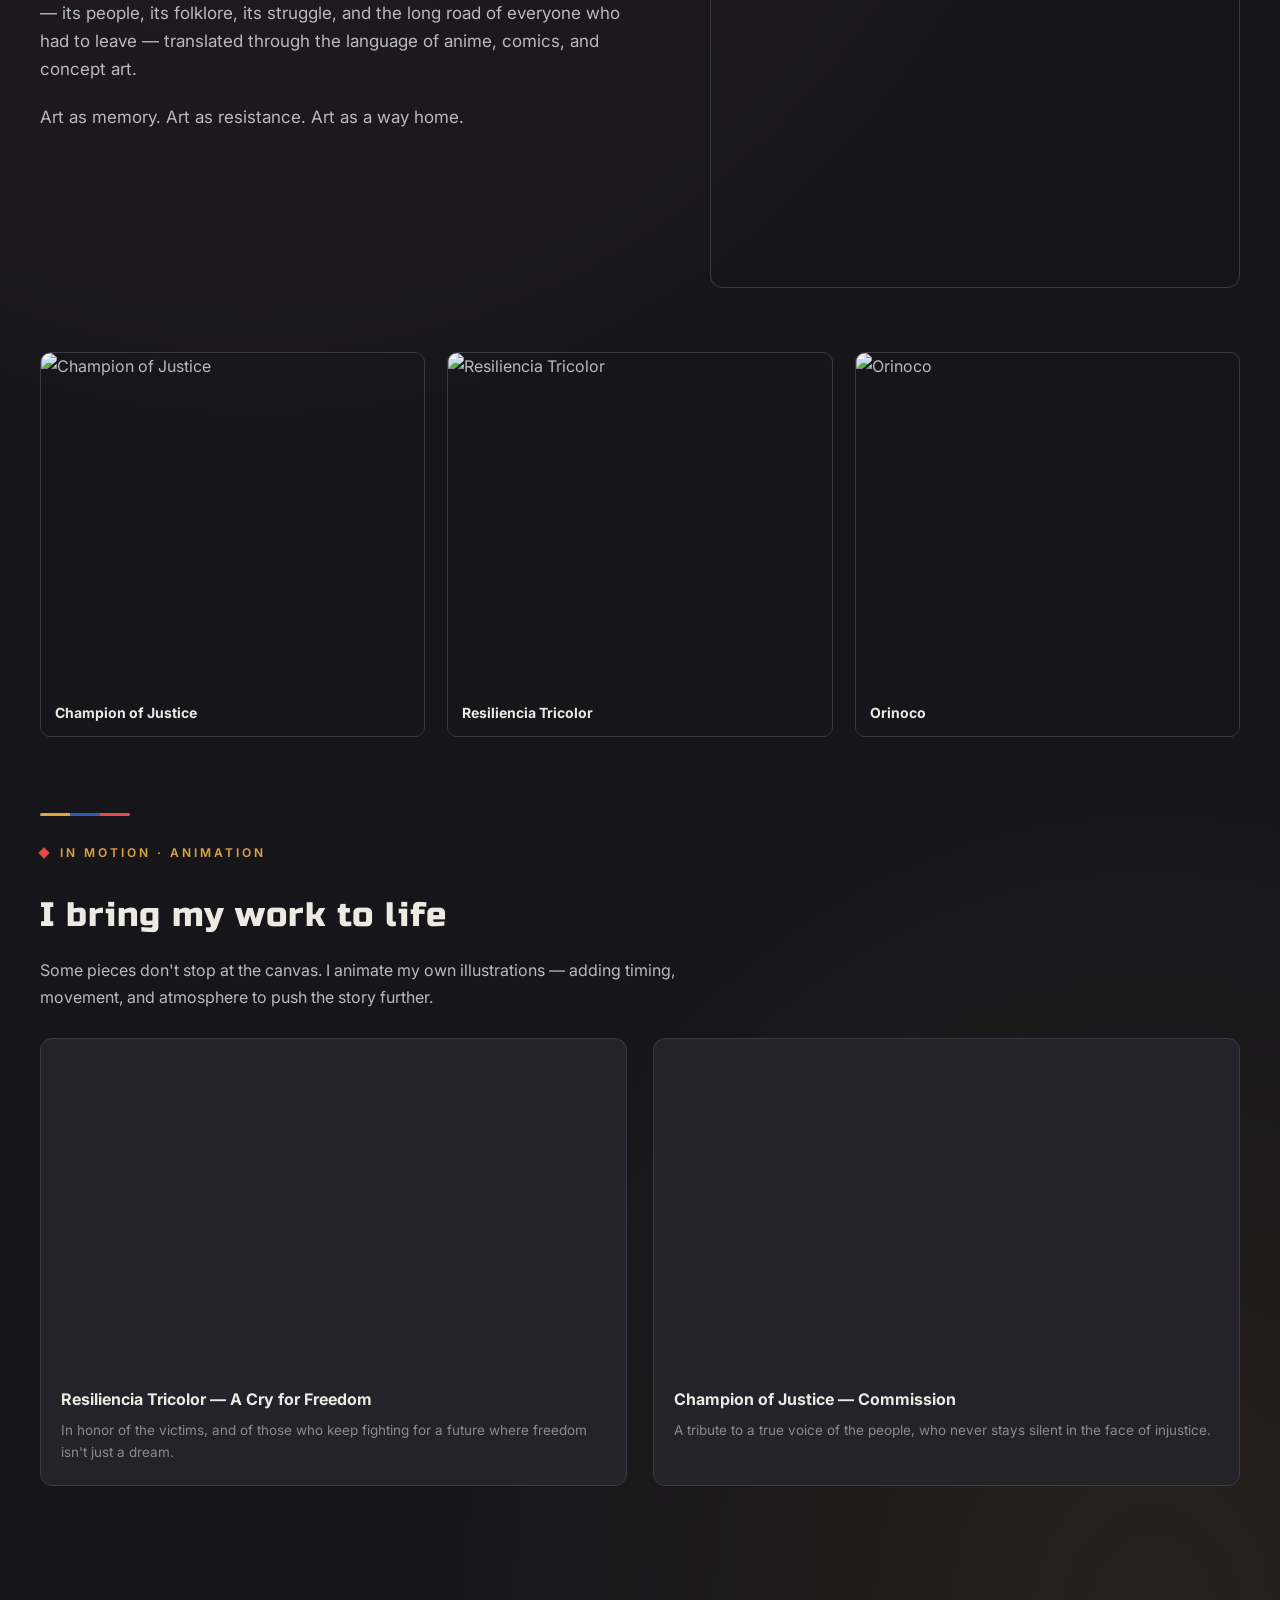
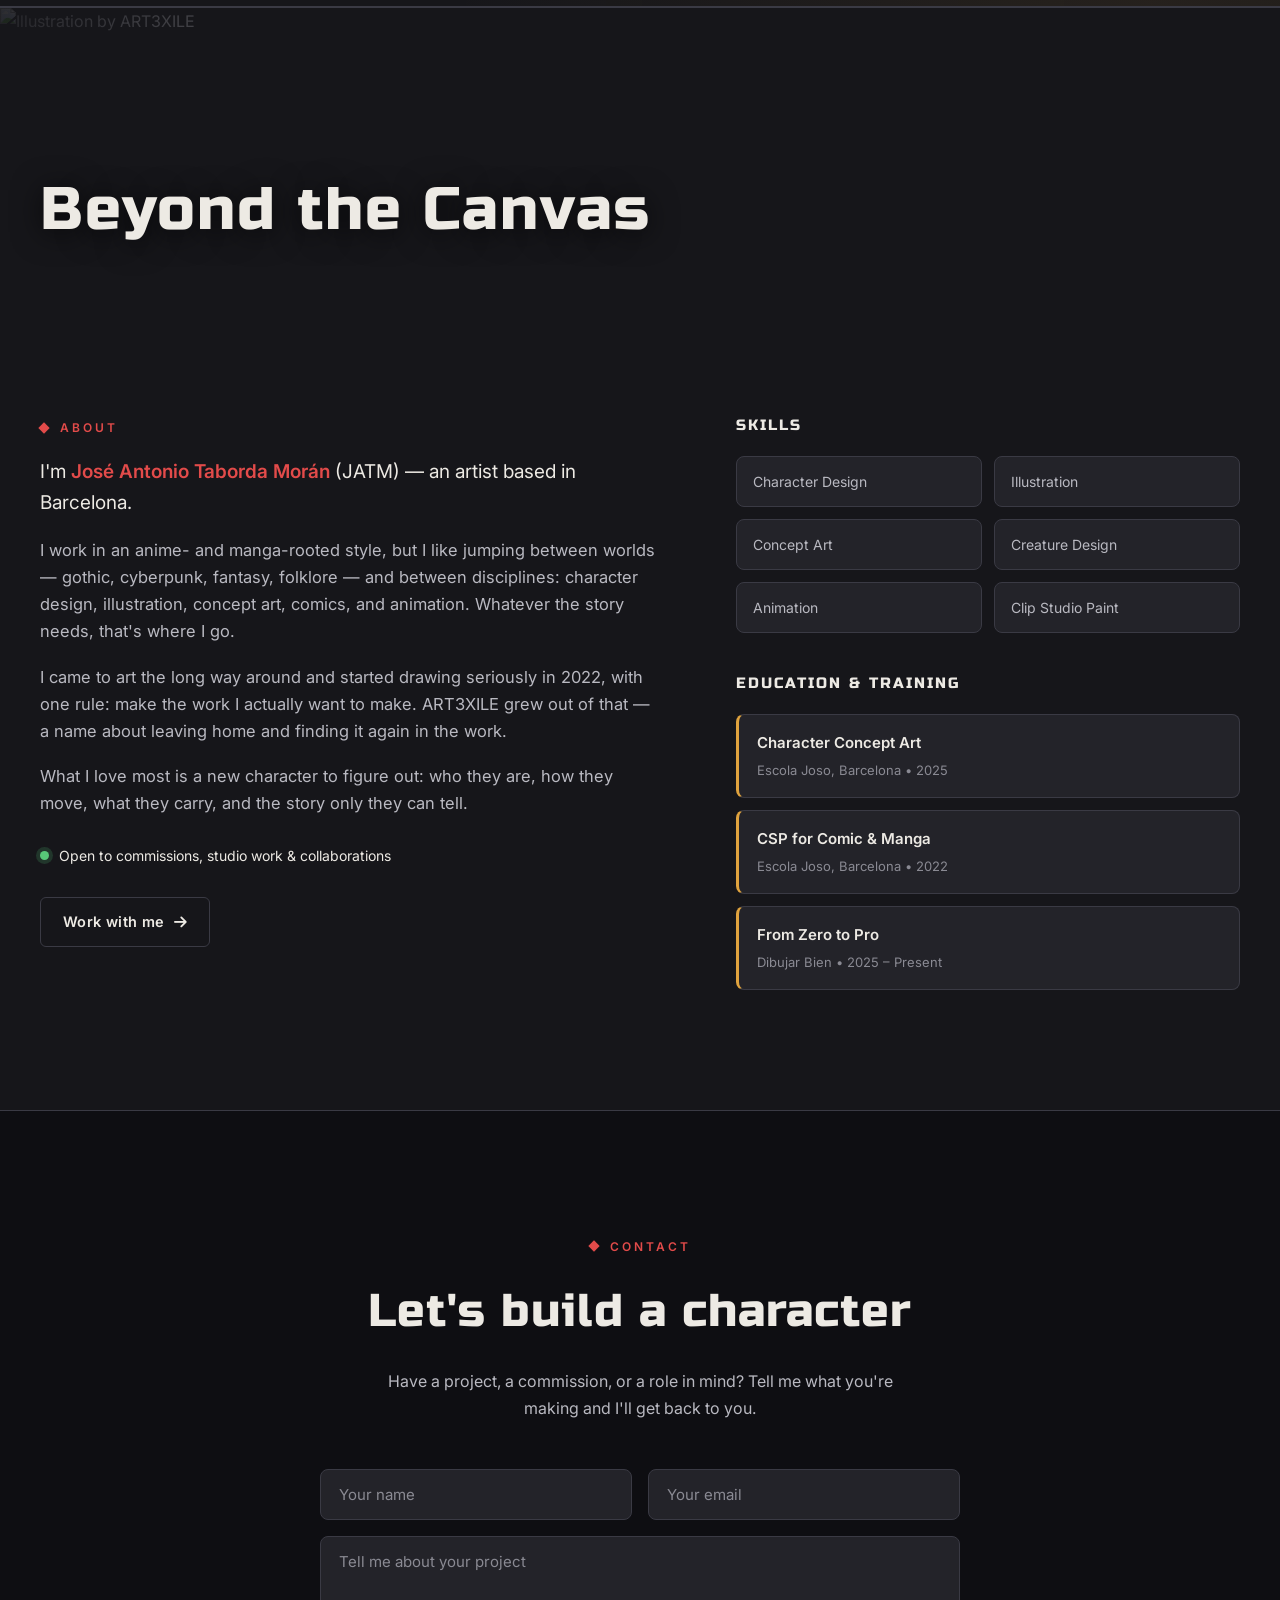
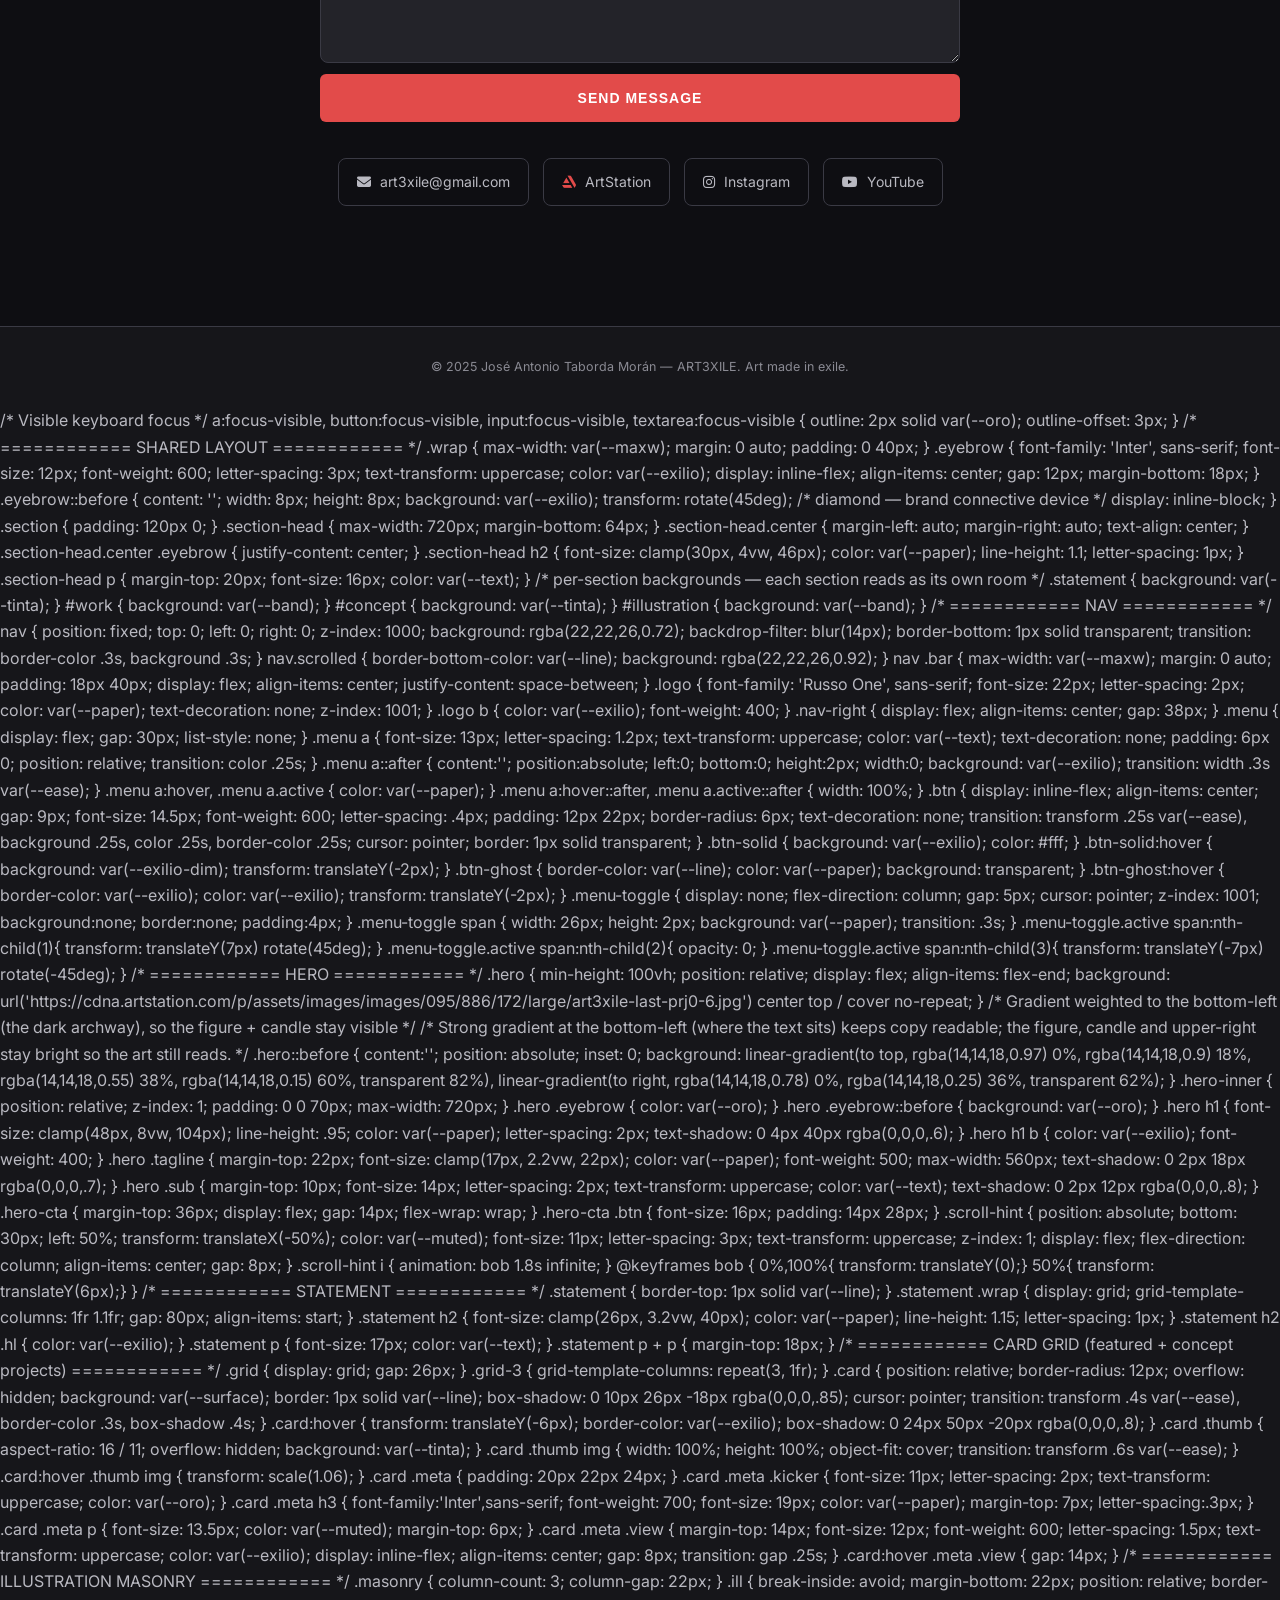
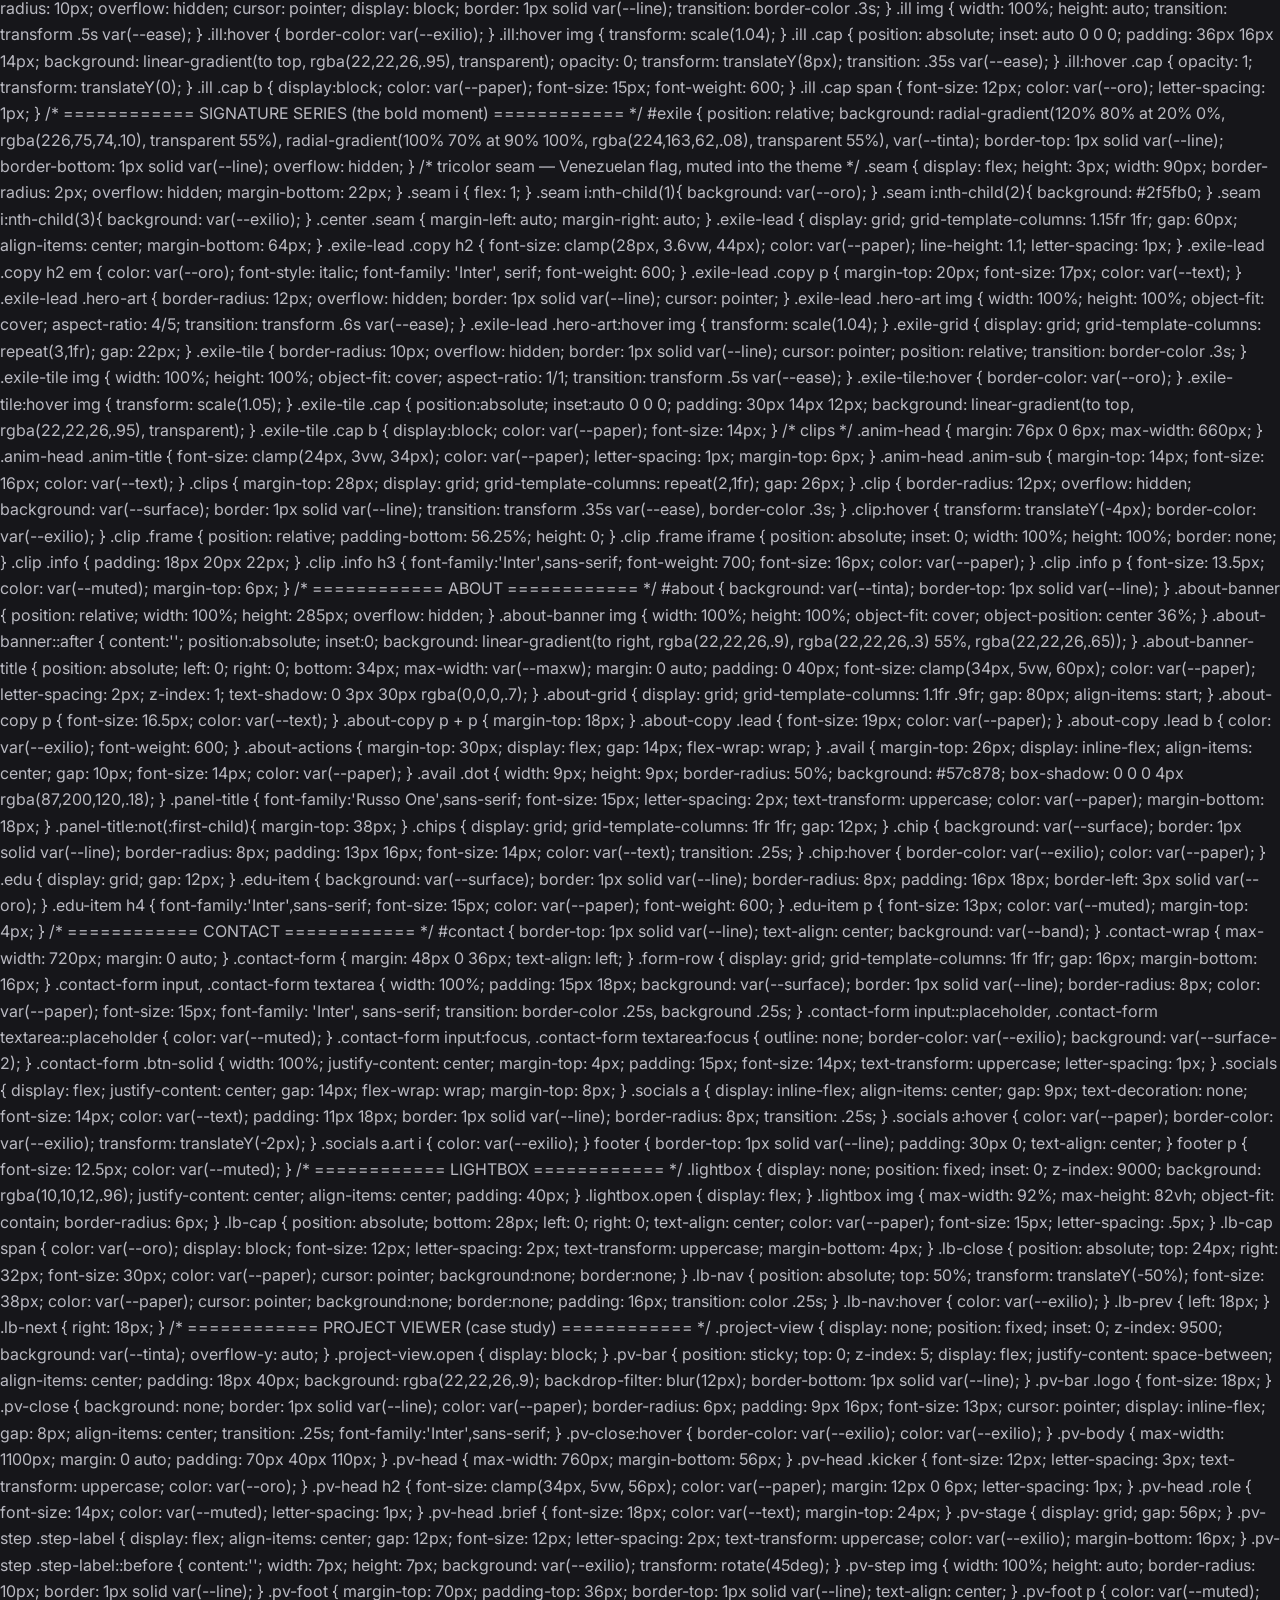
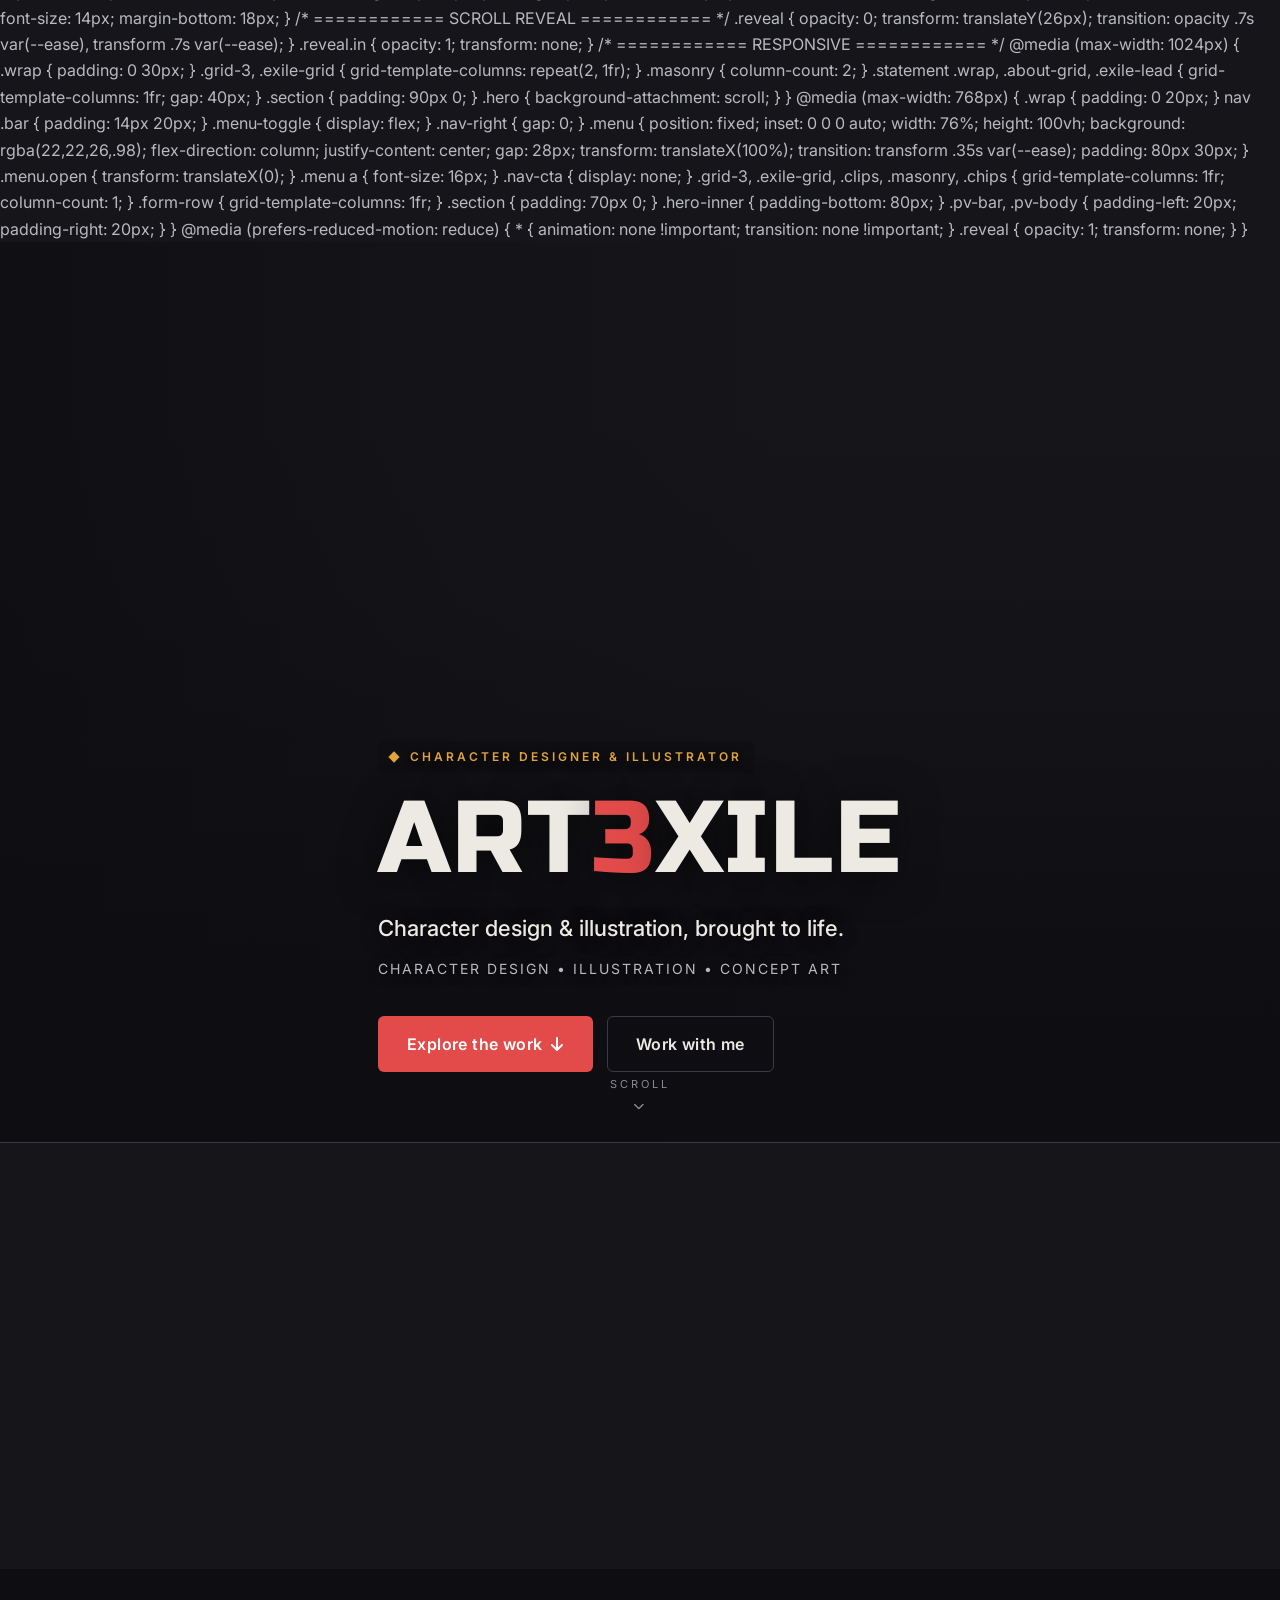
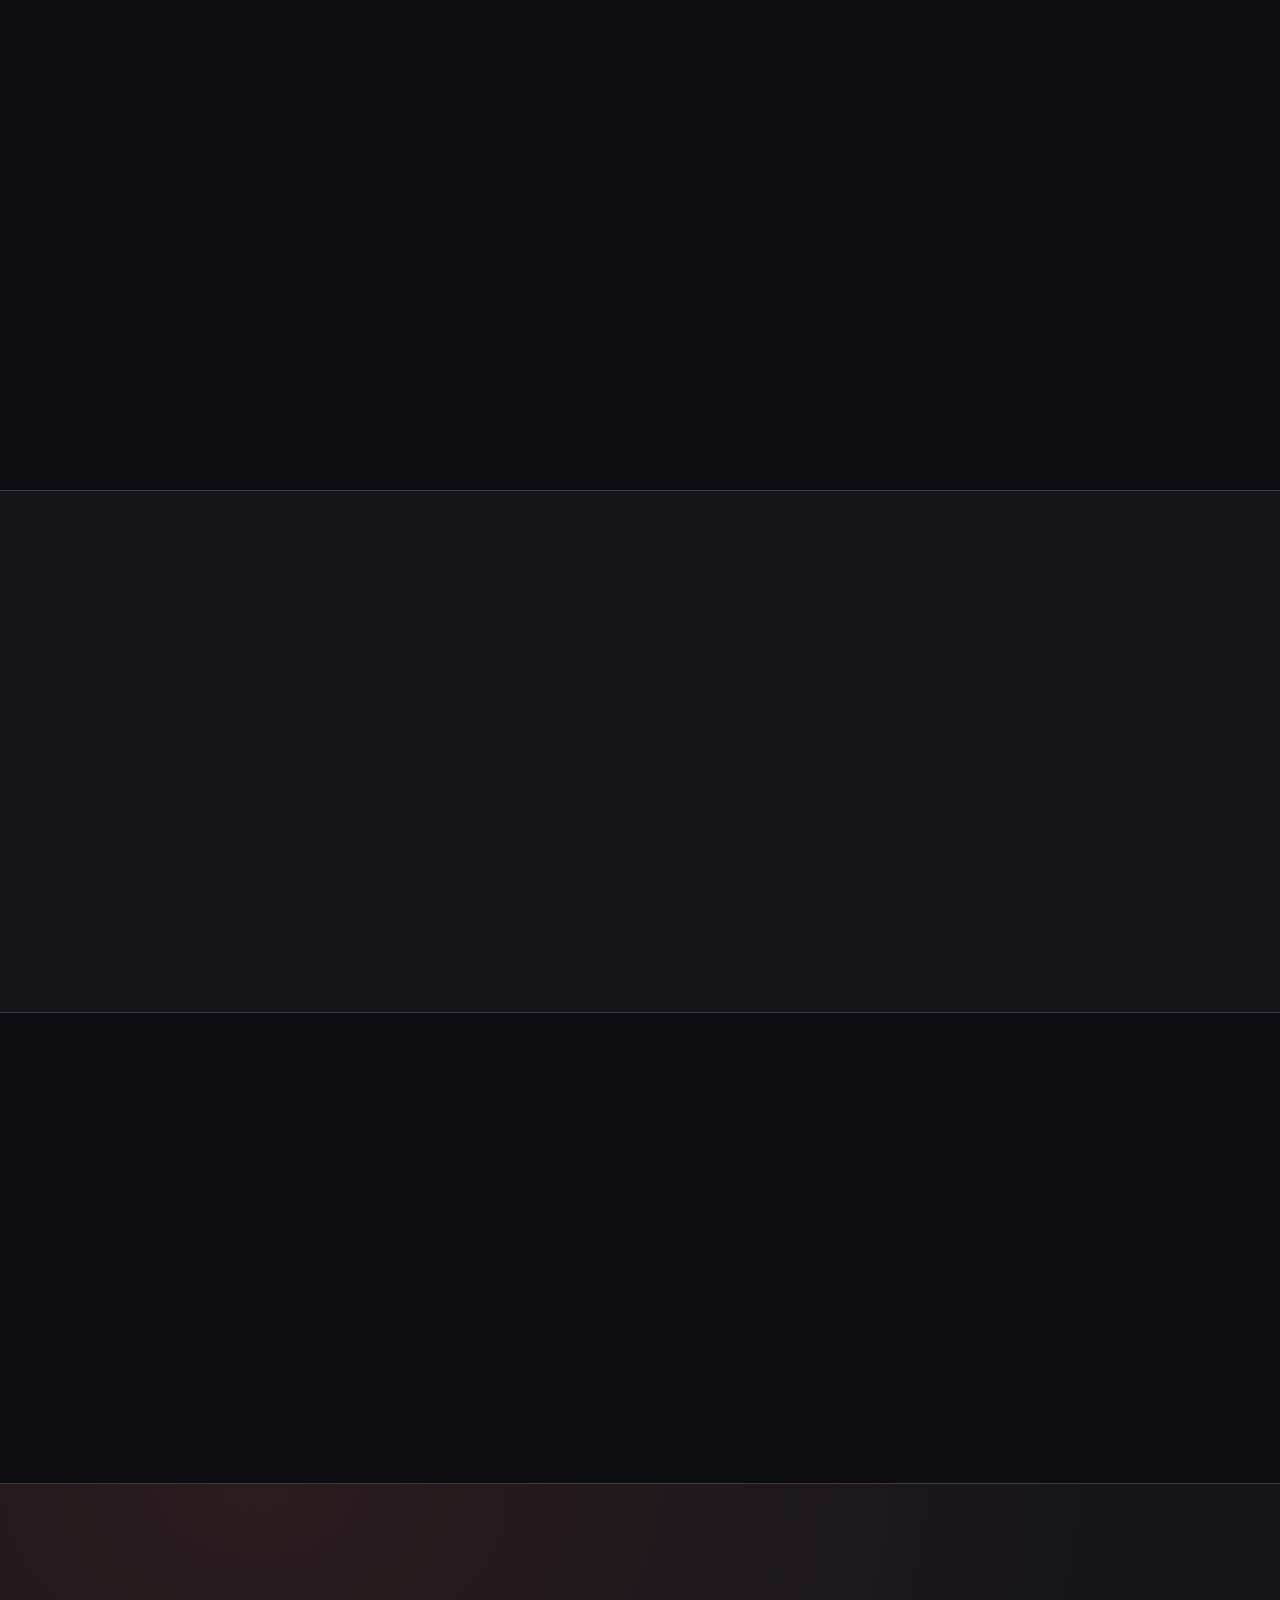
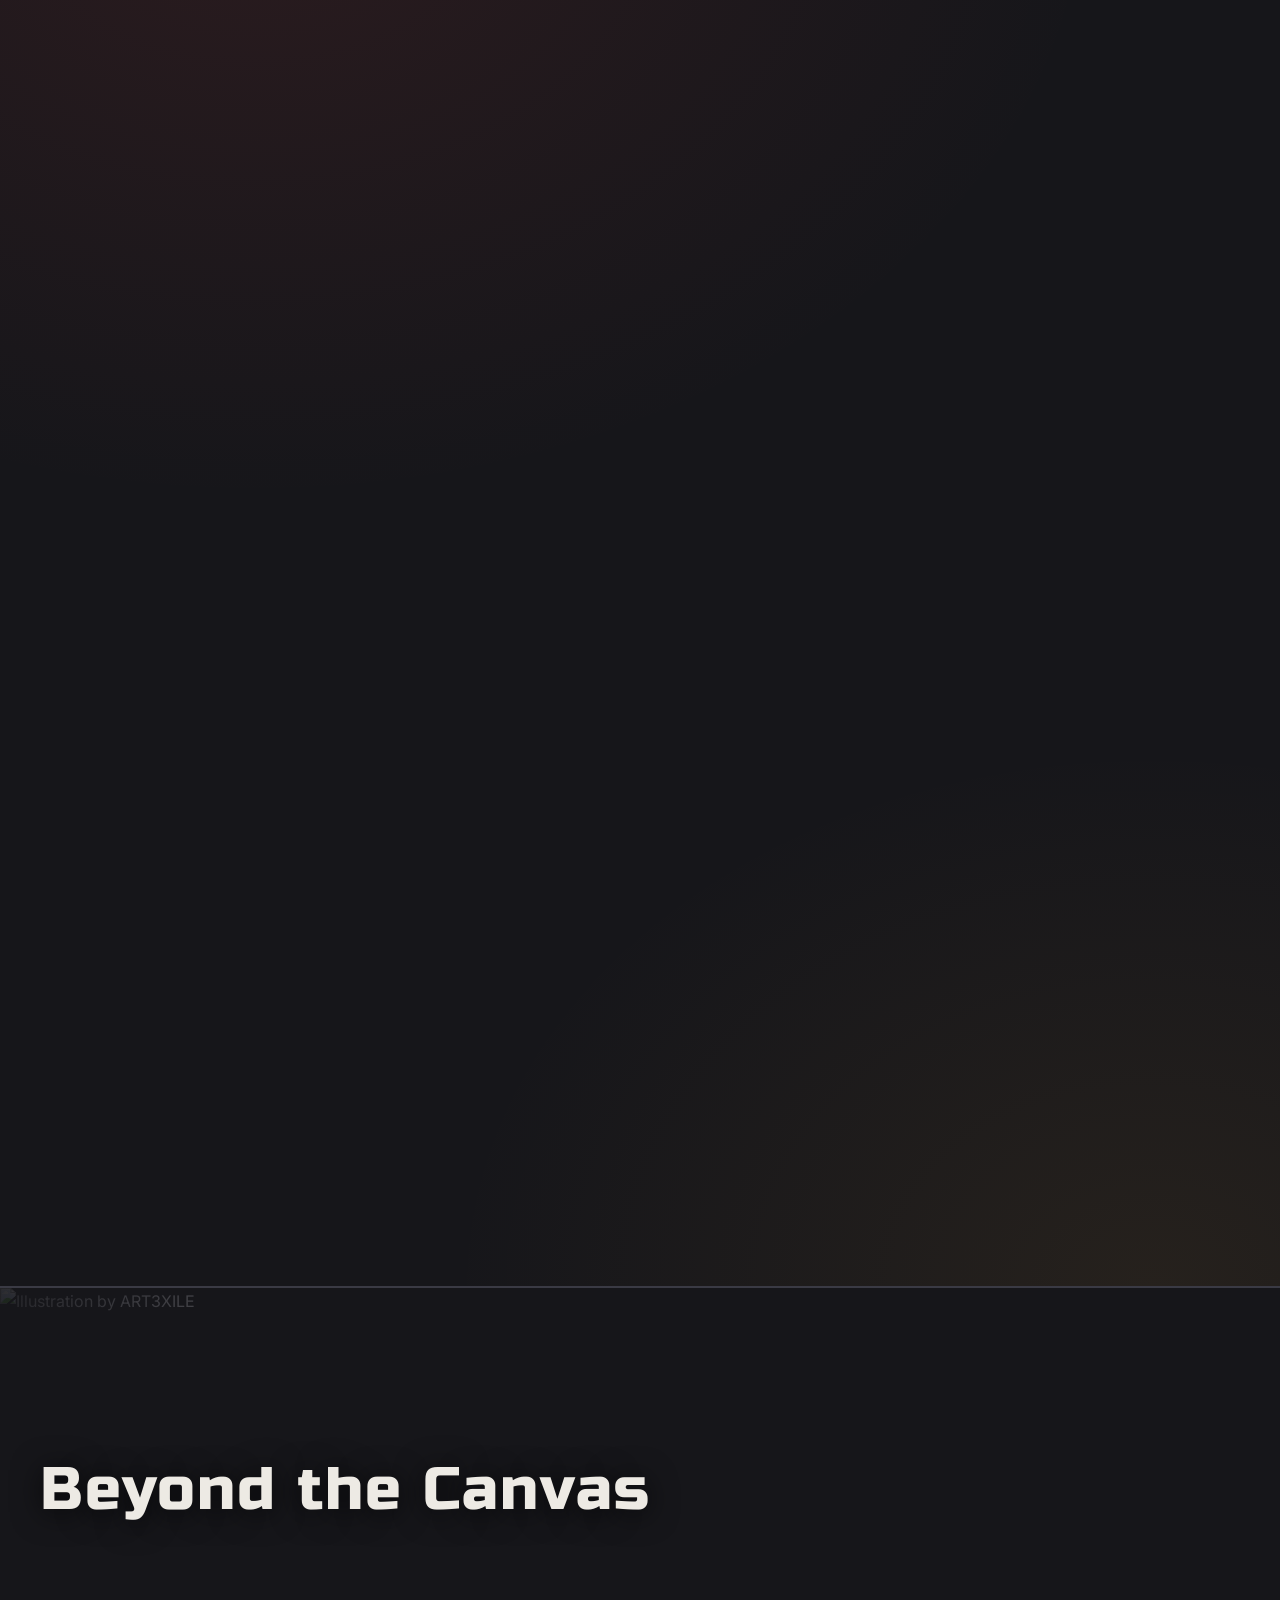
==== commit 2107c197: "Update index.html ajuste" ====
--- a/index.html
+++ b/index.html
@@ -174,7 +174,13 @@
                 linear-gradient(to right, rgba(14,14,18,0.78) 0%, rgba(14,14,18,0.25) 36%, transparent 62%);
         }
         .hero-inner { position: relative; z-index: 1; padding: 0 0 70px; max-width: 720px; }
-        .hero .eyebrow { color: var(--oro); }
+        .hero .eyebrow {
+            color: var(--oro);
+            background: rgba(14,14,18,0.55);
+            padding: 6px 12px;
+            border-radius: 5px;
+            text-shadow: 0 1px 6px rgba(0,0,0,0.8);
+        }
         .hero .eyebrow::before { background: var(--oro); }
         .hero h1 {
             font-size: clamp(48px, 8vw, 104px);
@@ -443,7 +449,7 @@
                 <span class="eyebrow">Character Designer &amp; Illustrator</span>
                 <h1>ART<b>3</b>XILE</h1>
                 <p class="tagline">Character design &amp; illustration, brought to life.</p>
-                <p class="sub">Character Design • Illustration • Concept Art</p>
+                <p class="sub">Concept Art • Creature Design • Animation</p>
                 <div class="hero-cta">
                     <a href="#work" class="btn btn-solid">Explore the work <i class="fas fa-arrow-down"></i></a>
                     <a href="#contact" class="btn btn-ghost">Work with me</a>
@@ -912,4 +918,856 @@
     document.querySelectorAll('.reveal').forEach(el => io.observe(el));
     </script>
 </body>
+</html>        /* Visible keyboard focus */
+        a:focus-visible, button:focus-visible, input:focus-visible, textarea:focus-visible {
+            outline: 2px solid var(--oro);
+            outline-offset: 3px;
+        }
+
+        /* ============ SHARED LAYOUT ============ */
+        .wrap { max-width: var(--maxw); margin: 0 auto; padding: 0 40px; }
+
+        .eyebrow {
+            font-family: 'Inter', sans-serif;
+            font-size: 12px;
+            font-weight: 600;
+            letter-spacing: 3px;
+            text-transform: uppercase;
+            color: var(--exilio);
+            display: inline-flex;
+            align-items: center;
+            gap: 12px;
+            margin-bottom: 18px;
+        }
+        .eyebrow::before {
+            content: '';
+            width: 8px; height: 8px;
+            background: var(--exilio);
+            transform: rotate(45deg);   /* diamond — brand connective device */
+            display: inline-block;
+        }
+
+        .section { padding: 120px 0; }
+        .section-head { max-width: 720px; margin-bottom: 64px; }
+        .section-head.center { margin-left: auto; margin-right: auto; text-align: center; }
+        .section-head.center .eyebrow { justify-content: center; }
+        .section-head h2 {
+            font-size: clamp(30px, 4vw, 46px);
+            color: var(--paper);
+            line-height: 1.1;
+            letter-spacing: 1px;
+        }
+        .section-head p { margin-top: 20px; font-size: 16px; color: var(--text); }
+
+        /* per-section backgrounds — each section reads as its own room */
+        .statement { background: var(--tinta); }
+        #work { background: var(--band); }
+        #concept { background: var(--tinta); }
+        #illustration { background: var(--band); }
+
+        /* ============ NAV ============ */
+        nav {
+            position: fixed; top: 0; left: 0; right: 0; z-index: 1000;
+            background: rgba(22,22,26,0.72);
+            backdrop-filter: blur(14px);
+            border-bottom: 1px solid transparent;
+            transition: border-color .3s, background .3s;
+        }
+        nav.scrolled { border-bottom-color: var(--line); background: rgba(22,22,26,0.92); }
+        nav .bar {
+            max-width: var(--maxw); margin: 0 auto; padding: 18px 40px;
+            display: flex; align-items: center; justify-content: space-between;
+        }
+        .logo {
+            font-family: 'Russo One', sans-serif;
+            font-size: 22px; letter-spacing: 2px; color: var(--paper);
+            text-decoration: none; z-index: 1001;
+        }
+        .logo b { color: var(--exilio); font-weight: 400; }
+        .nav-right { display: flex; align-items: center; gap: 38px; }
+        .menu { display: flex; gap: 30px; list-style: none; }
+        .menu a {
+            font-size: 13px; letter-spacing: 1.2px; text-transform: uppercase;
+            color: var(--text); text-decoration: none; padding: 6px 0; position: relative;
+            transition: color .25s;
+        }
+        .menu a::after {
+            content:''; position:absolute; left:0; bottom:0; height:2px; width:0;
+            background: var(--exilio); transition: width .3s var(--ease);
+        }
+        .menu a:hover, .menu a.active { color: var(--paper); }
+        .menu a:hover::after, .menu a.active::after { width: 100%; }
+
+        .btn {
+            display: inline-flex; align-items: center; gap: 9px;
+            font-size: 14.5px; font-weight: 600; letter-spacing: .4px;
+            padding: 12px 22px; border-radius: 6px; text-decoration: none;
+            transition: transform .25s var(--ease), background .25s, color .25s, border-color .25s;
+            cursor: pointer; border: 1px solid transparent;
+        }
+        .btn-solid { background: var(--exilio); color: #fff; }
+        .btn-solid:hover { background: var(--exilio-dim); transform: translateY(-2px); }
+        .btn-ghost { border-color: var(--line); color: var(--paper); background: transparent; }
+        .btn-ghost:hover { border-color: var(--exilio); color: var(--exilio); transform: translateY(-2px); }
+
+        .menu-toggle { display: none; flex-direction: column; gap: 5px; cursor: pointer; z-index: 1001; background:none; border:none; padding:4px; }
+        .menu-toggle span { width: 26px; height: 2px; background: var(--paper); transition: .3s; }
+        .menu-toggle.active span:nth-child(1){ transform: translateY(7px) rotate(45deg); }
+        .menu-toggle.active span:nth-child(2){ opacity: 0; }
+        .menu-toggle.active span:nth-child(3){ transform: translateY(-7px) rotate(-45deg); }
+
+        /* ============ HERO ============ */
+        .hero {
+            min-height: 100vh; position: relative;
+            display: flex; align-items: flex-end;
+            background: url('https://cdna.artstation.com/p/assets/images/images/095/886/172/large/art3xile-last-prj0-6.jpg') center top / cover no-repeat;
+        }
+        /* Gradient weighted to the bottom-left (the dark archway), so the figure + candle stay visible */
+        /* Strong gradient at the bottom-left (where the text sits) keeps copy readable;
+           the figure, candle and upper-right stay bright so the art still reads. */
+        .hero::before {
+            content:''; position: absolute; inset: 0;
+            background:
+                linear-gradient(to top, rgba(14,14,18,0.97) 0%, rgba(14,14,18,0.9) 18%, rgba(14,14,18,0.55) 38%, rgba(14,14,18,0.15) 60%, transparent 82%),
+                linear-gradient(to right, rgba(14,14,18,0.78) 0%, rgba(14,14,18,0.25) 36%, transparent 62%);
+        }
+        .hero-inner { position: relative; z-index: 1; padding: 0 0 70px; max-width: 720px; }
+        .hero .eyebrow { color: var(--oro); }
+        .hero .eyebrow::before { background: var(--oro); }
+        .hero h1 {
+            font-size: clamp(48px, 8vw, 104px);
+            line-height: .95; color: var(--paper); letter-spacing: 2px;
+            text-shadow: 0 4px 40px rgba(0,0,0,.6);
+        }
+        .hero h1 b { color: var(--exilio); font-weight: 400; }
+        .hero .tagline {
+            margin-top: 22px; font-size: clamp(17px, 2.2vw, 22px);
+            color: var(--paper); font-weight: 500; max-width: 560px;
+            text-shadow: 0 2px 18px rgba(0,0,0,.7);
+        }
+        .hero .sub {
+            margin-top: 10px; font-size: 14px; letter-spacing: 2px; text-transform: uppercase;
+            color: var(--text); text-shadow: 0 2px 12px rgba(0,0,0,.8);
+        }
+        .hero-cta { margin-top: 36px; display: flex; gap: 14px; flex-wrap: wrap; }
+        .hero-cta .btn { font-size: 16px; padding: 14px 28px; }
+        .scroll-hint {
+            position: absolute; bottom: 30px; left: 50%; transform: translateX(-50%);
+            color: var(--muted); font-size: 11px; letter-spacing: 3px; text-transform: uppercase;
+            z-index: 1; display: flex; flex-direction: column; align-items: center; gap: 8px;
+        }
+        .scroll-hint i { animation: bob 1.8s infinite; }
+        @keyframes bob { 0%,100%{ transform: translateY(0);} 50%{ transform: translateY(6px);} }
+
+        /* ============ STATEMENT ============ */
+        .statement { border-top: 1px solid var(--line); }
+        .statement .wrap { display: grid; grid-template-columns: 1fr 1.1fr; gap: 80px; align-items: start; }
+        .statement h2 { font-size: clamp(26px, 3.2vw, 40px); color: var(--paper); line-height: 1.15; letter-spacing: 1px; }
+        .statement h2 .hl { color: var(--exilio); }
+        .statement p { font-size: 17px; color: var(--text); }
+        .statement p + p { margin-top: 18px; }
+
+        /* ============ CARD GRID (featured + concept projects) ============ */
+        .grid { display: grid; gap: 26px; }
+        .grid-3 { grid-template-columns: repeat(3, 1fr); }
+
+        .card {
+            position: relative; border-radius: 12px; overflow: hidden;
+            background: var(--surface); border: 1px solid var(--line);
+            box-shadow: 0 10px 26px -18px rgba(0,0,0,.85);
+            cursor: pointer; transition: transform .4s var(--ease), border-color .3s, box-shadow .4s;
+        }
+        .card:hover { transform: translateY(-6px); border-color: var(--exilio); box-shadow: 0 24px 50px -20px rgba(0,0,0,.8); }
+        .card .thumb { aspect-ratio: 16 / 11; overflow: hidden; background: var(--tinta); }
+        .card .thumb img { width: 100%; height: 100%; object-fit: cover; transition: transform .6s var(--ease); }
+        .card:hover .thumb img { transform: scale(1.06); }
+        .card .meta { padding: 20px 22px 24px; }
+        .card .meta .kicker { font-size: 11px; letter-spacing: 2px; text-transform: uppercase; color: var(--oro); }
+        .card .meta h3 { font-family:'Inter',sans-serif; font-weight: 700; font-size: 19px; color: var(--paper); margin-top: 7px; letter-spacing:.3px; }
+        .card .meta p { font-size: 13.5px; color: var(--muted); margin-top: 6px; }
+        .card .meta .view { margin-top: 14px; font-size: 12px; font-weight: 600; letter-spacing: 1.5px; text-transform: uppercase; color: var(--exilio); display: inline-flex; align-items: center; gap: 8px; transition: gap .25s; }
+        .card:hover .meta .view { gap: 14px; }
+
+        /* ============ ILLUSTRATION MASONRY ============ */
+        .masonry { column-count: 3; column-gap: 22px; }
+        .ill {
+            break-inside: avoid; margin-bottom: 22px; position: relative;
+            border-radius: 10px; overflow: hidden; cursor: pointer; display: block;
+            border: 1px solid var(--line); transition: border-color .3s;
+        }
+        .ill img { width: 100%; height: auto; transition: transform .5s var(--ease); }
+        .ill:hover { border-color: var(--exilio); }
+        .ill:hover img { transform: scale(1.04); }
+        .ill .cap {
+            position: absolute; inset: auto 0 0 0; padding: 36px 16px 14px;
+            background: linear-gradient(to top, rgba(22,22,26,.95), transparent);
+            opacity: 0; transform: translateY(8px); transition: .35s var(--ease);
+        }
+        .ill:hover .cap { opacity: 1; transform: translateY(0); }
+        .ill .cap b { display:block; color: var(--paper); font-size: 15px; font-weight: 600; }
+        .ill .cap span { font-size: 12px; color: var(--oro); letter-spacing: 1px; }
+
+        /* ============ SIGNATURE SERIES (the bold moment) ============ */
+        #exile {
+            position: relative;
+            background:
+                radial-gradient(120% 80% at 20% 0%, rgba(226,75,74,.10), transparent 55%),
+                radial-gradient(100% 70% at 90% 100%, rgba(224,163,62,.08), transparent 55%),
+                var(--tinta);
+            border-top: 1px solid var(--line);
+            border-bottom: 1px solid var(--line);
+            overflow: hidden;
+        }
+        /* tricolor seam — Venezuelan flag, muted into the theme */
+        .seam { display: flex; height: 3px; width: 90px; border-radius: 2px; overflow: hidden; margin-bottom: 22px; }
+        .seam i { flex: 1; }
+        .seam i:nth-child(1){ background: var(--oro); }
+        .seam i:nth-child(2){ background: #2f5fb0; }
+        .seam i:nth-child(3){ background: var(--exilio); }
+        .center .seam { margin-left: auto; margin-right: auto; }
+
+        .exile-lead { display: grid; grid-template-columns: 1.15fr 1fr; gap: 60px; align-items: center; margin-bottom: 64px; }
+        .exile-lead .copy h2 { font-size: clamp(28px, 3.6vw, 44px); color: var(--paper); line-height: 1.1; letter-spacing: 1px; }
+        .exile-lead .copy h2 em { color: var(--oro); font-style: italic; font-family: 'Inter', serif; font-weight: 600; }
+        .exile-lead .copy p { margin-top: 20px; font-size: 17px; color: var(--text); }
+        .exile-lead .hero-art { border-radius: 12px; overflow: hidden; border: 1px solid var(--line); cursor: pointer; }
+        .exile-lead .hero-art img { width: 100%; height: 100%; object-fit: cover; aspect-ratio: 4/5; transition: transform .6s var(--ease); }
+        .exile-lead .hero-art:hover img { transform: scale(1.04); }
+
+        .exile-grid { display: grid; grid-template-columns: repeat(3,1fr); gap: 22px; }
+        .exile-tile { border-radius: 10px; overflow: hidden; border: 1px solid var(--line); cursor: pointer; position: relative; transition: border-color .3s; }
+        .exile-tile img { width: 100%; height: 100%; object-fit: cover; aspect-ratio: 1/1; transition: transform .5s var(--ease); }
+        .exile-tile:hover { border-color: var(--oro); }
+        .exile-tile:hover img { transform: scale(1.05); }
+        .exile-tile .cap { position:absolute; inset:auto 0 0 0; padding: 30px 14px 12px; background: linear-gradient(to top, rgba(22,22,26,.95), transparent); }
+        .exile-tile .cap b { display:block; color: var(--paper); font-size: 14px; }
+
+        /* clips */
+        .anim-head { margin: 76px 0 6px; max-width: 660px; }
+        .anim-head .anim-title { font-size: clamp(24px, 3vw, 34px); color: var(--paper); letter-spacing: 1px; margin-top: 6px; }
+        .anim-head .anim-sub { margin-top: 14px; font-size: 16px; color: var(--text); }
+        .clips { margin-top: 28px; display: grid; grid-template-columns: repeat(2,1fr); gap: 26px; }
+        .clip { border-radius: 12px; overflow: hidden; background: var(--surface); border: 1px solid var(--line); transition: transform .35s var(--ease), border-color .3s; }
+        .clip:hover { transform: translateY(-4px); border-color: var(--exilio); }
+        .clip .frame { position: relative; padding-bottom: 56.25%; height: 0; }
+        .clip .frame iframe { position: absolute; inset: 0; width: 100%; height: 100%; border: none; }
+        .clip .info { padding: 18px 20px 22px; }
+        .clip .info h3 { font-family:'Inter',sans-serif; font-weight: 700; font-size: 16px; color: var(--paper); }
+        .clip .info p { font-size: 13.5px; color: var(--muted); margin-top: 6px; }
+
+        /* ============ ABOUT ============ */
+        #about { background: var(--tinta); border-top: 1px solid var(--line); }
+        .about-banner { position: relative; width: 100%; height: 285px; overflow: hidden; }
+        .about-banner img { width: 100%; height: 100%; object-fit: cover; object-position: center 36%; }
+        .about-banner::after { content:''; position:absolute; inset:0; background: linear-gradient(to right, rgba(22,22,26,.9), rgba(22,22,26,.3) 55%, rgba(22,22,26,.65)); }
+        .about-banner-title { position: absolute; left: 0; right: 0; bottom: 34px; max-width: var(--maxw); margin: 0 auto; padding: 0 40px; font-size: clamp(34px, 5vw, 60px); color: var(--paper); letter-spacing: 2px; z-index: 1; text-shadow: 0 3px 30px rgba(0,0,0,.7); }
+        .about-grid { display: grid; grid-template-columns: 1.1fr .9fr; gap: 80px; align-items: start; }
+        .about-copy p { font-size: 16.5px; color: var(--text); }
+        .about-copy p + p { margin-top: 18px; }
+        .about-copy .lead { font-size: 19px; color: var(--paper); }
+        .about-copy .lead b { color: var(--exilio); font-weight: 600; }
+        .about-actions { margin-top: 30px; display: flex; gap: 14px; flex-wrap: wrap; }
+        .avail { margin-top: 26px; display: inline-flex; align-items: center; gap: 10px; font-size: 14px; color: var(--paper); }
+        .avail .dot { width: 9px; height: 9px; border-radius: 50%; background: #57c878; box-shadow: 0 0 0 4px rgba(87,200,120,.18); }
+
+        .panel-title { font-family:'Russo One',sans-serif; font-size: 15px; letter-spacing: 2px; text-transform: uppercase; color: var(--paper); margin-bottom: 18px; }
+        .panel-title:not(:first-child){ margin-top: 38px; }
+        .chips { display: grid; grid-template-columns: 1fr 1fr; gap: 12px; }
+        .chip { background: var(--surface); border: 1px solid var(--line); border-radius: 8px; padding: 13px 16px; font-size: 14px; color: var(--text); transition: .25s; }
+        .chip:hover { border-color: var(--exilio); color: var(--paper); }
+        .edu { display: grid; gap: 12px; }
+        .edu-item { background: var(--surface); border: 1px solid var(--line); border-radius: 8px; padding: 16px 18px; border-left: 3px solid var(--oro); }
+        .edu-item h4 { font-family:'Inter',sans-serif; font-size: 15px; color: var(--paper); font-weight: 600; }
+        .edu-item p { font-size: 13px; color: var(--muted); margin-top: 4px; }
+
+        /* ============ CONTACT ============ */
+        #contact { border-top: 1px solid var(--line); text-align: center; background: var(--band); }
+        .contact-wrap { max-width: 720px; margin: 0 auto; }
+        .contact-form { margin: 48px 0 36px; text-align: left; }
+        .form-row { display: grid; grid-template-columns: 1fr 1fr; gap: 16px; margin-bottom: 16px; }
+        .contact-form input, .contact-form textarea {
+            width: 100%; padding: 15px 18px; background: var(--surface);
+            border: 1px solid var(--line); border-radius: 8px; color: var(--paper);
+            font-size: 15px; font-family: 'Inter', sans-serif; transition: border-color .25s, background .25s;
+        }
+        .contact-form input::placeholder, .contact-form textarea::placeholder { color: var(--muted); }
+        .contact-form input:focus, .contact-form textarea:focus { outline: none; border-color: var(--exilio); background: var(--surface-2); }
+        .contact-form .btn-solid { width: 100%; justify-content: center; margin-top: 4px; padding: 15px; font-size: 14px; text-transform: uppercase; letter-spacing: 1px; }
+        .socials { display: flex; justify-content: center; gap: 14px; flex-wrap: wrap; margin-top: 8px; }
+        .socials a {
+            display: inline-flex; align-items: center; gap: 9px; text-decoration: none;
+            font-size: 14px; color: var(--text); padding: 11px 18px; border: 1px solid var(--line);
+            border-radius: 8px; transition: .25s;
+        }
+        .socials a:hover { color: var(--paper); border-color: var(--exilio); transform: translateY(-2px); }
+        .socials a.art i { color: var(--exilio); }
+
+        footer { border-top: 1px solid var(--line); padding: 30px 0; text-align: center; }
+        footer p { font-size: 12.5px; color: var(--muted); }
+
+        /* ============ LIGHTBOX ============ */
+        .lightbox { display: none; position: fixed; inset: 0; z-index: 9000; background: rgba(10,10,12,.96); justify-content: center; align-items: center; padding: 40px; }
+        .lightbox.open { display: flex; }
+        .lightbox img { max-width: 92%; max-height: 82vh; object-fit: contain; border-radius: 6px; }
+        .lb-cap { position: absolute; bottom: 28px; left: 0; right: 0; text-align: center; color: var(--paper); font-size: 15px; letter-spacing: .5px; }
+        .lb-cap span { color: var(--oro); display: block; font-size: 12px; letter-spacing: 2px; text-transform: uppercase; margin-bottom: 4px; }
+        .lb-close { position: absolute; top: 24px; right: 32px; font-size: 30px; color: var(--paper); cursor: pointer; background:none; border:none; }
+        .lb-nav { position: absolute; top: 50%; transform: translateY(-50%); font-size: 38px; color: var(--paper); cursor: pointer; background:none; border:none; padding: 16px; transition: color .25s; }
+        .lb-nav:hover { color: var(--exilio); }
+        .lb-prev { left: 18px; } .lb-next { right: 18px; }
+
+        /* ============ PROJECT VIEWER (case study) ============ */
+        .project-view { display: none; position: fixed; inset: 0; z-index: 9500; background: var(--tinta); overflow-y: auto; }
+        .project-view.open { display: block; }
+        .pv-bar { position: sticky; top: 0; z-index: 5; display: flex; justify-content: space-between; align-items: center; padding: 18px 40px; background: rgba(22,22,26,.9); backdrop-filter: blur(12px); border-bottom: 1px solid var(--line); }
+        .pv-bar .logo { font-size: 18px; }
+        .pv-close { background: none; border: 1px solid var(--line); color: var(--paper); border-radius: 6px; padding: 9px 16px; font-size: 13px; cursor: pointer; display: inline-flex; gap: 8px; align-items: center; transition: .25s; font-family:'Inter',sans-serif; }
+        .pv-close:hover { border-color: var(--exilio); color: var(--exilio); }
+        .pv-body { max-width: 1100px; margin: 0 auto; padding: 70px 40px 110px; }
+        .pv-head { max-width: 760px; margin-bottom: 56px; }
+        .pv-head .kicker { font-size: 12px; letter-spacing: 3px; text-transform: uppercase; color: var(--oro); }
+        .pv-head h2 { font-size: clamp(34px, 5vw, 56px); color: var(--paper); margin: 12px 0 6px; letter-spacing: 1px; }
+        .pv-head .role { font-size: 14px; color: var(--muted); letter-spacing: 1px; }
+        .pv-head .brief { font-size: 18px; color: var(--text); margin-top: 24px; }
+        .pv-stage { display: grid; gap: 56px; }
+        .pv-step .step-label { display: flex; align-items: center; gap: 12px; font-size: 12px; letter-spacing: 2px; text-transform: uppercase; color: var(--exilio); margin-bottom: 16px; }
+        .pv-step .step-label::before { content:''; width: 7px; height: 7px; background: var(--exilio); transform: rotate(45deg); }
+        .pv-step img { width: 100%; height: auto; border-radius: 10px; border: 1px solid var(--line); }
+        .pv-foot { margin-top: 70px; padding-top: 36px; border-top: 1px solid var(--line); text-align: center; }
+        .pv-foot p { color: var(--muted); font-size: 14px; margin-bottom: 18px; }
+
+        /* ============ SCROLL REVEAL ============ */
+        .reveal { opacity: 0; transform: translateY(26px); transition: opacity .7s var(--ease), transform .7s var(--ease); }
+        .reveal.in { opacity: 1; transform: none; }
+
+        /* ============ RESPONSIVE ============ */
+        @media (max-width: 1024px) {
+            .wrap { padding: 0 30px; }
+            .grid-3, .exile-grid { grid-template-columns: repeat(2, 1fr); }
+            .masonry { column-count: 2; }
+            .statement .wrap, .about-grid, .exile-lead { grid-template-columns: 1fr; gap: 40px; }
+            .section { padding: 90px 0; }
+            .hero { background-attachment: scroll; }
+        }
+        @media (max-width: 768px) {
+            .wrap { padding: 0 20px; }
+            nav .bar { padding: 14px 20px; }
+            .menu-toggle { display: flex; }
+            .nav-right { gap: 0; }
+            .menu {
+                position: fixed; inset: 0 0 0 auto; width: 76%; height: 100vh;
+                background: rgba(22,22,26,.98); flex-direction: column; justify-content: center;
+                gap: 28px; transform: translateX(100%); transition: transform .35s var(--ease); padding: 80px 30px;
+            }
+            .menu.open { transform: translateX(0); }
+            .menu a { font-size: 16px; }
+            .nav-cta { display: none; }
+            .grid-3, .exile-grid, .clips, .masonry, .chips { grid-template-columns: 1fr; column-count: 1; }
+            .form-row { grid-template-columns: 1fr; }
+            .section { padding: 70px 0; }
+            .hero-inner { padding-bottom: 80px; }
+            .pv-bar, .pv-body { padding-left: 20px; padding-right: 20px; }
+        }
+        @media (prefers-reduced-motion: reduce) {
+            * { animation: none !important; transition: none !important; }
+            .reveal { opacity: 1; transform: none; }
+        }
+    </style>
+</head>
+<body>
+
+    <!-- ============ NAV ============ -->
+    <nav id="nav">
+        <div class="bar">
+            <a href="#top" class="logo">ART<b>3</b>XILE</a>
+            <div class="nav-right">
+                <ul class="menu" id="menu">
+                    <li><a href="#work" class="nav-link">Work</a></li>
+                    <li><a href="#concept" class="nav-link">Concept Art</a></li>
+                    <li><a href="#illustration" class="nav-link">Illustration</a></li>
+                    <li><a href="#exile" class="nav-link">The Exile Series</a></li>
+                    <li><a href="#about" class="nav-link">About</a></li>
+                    <li><a href="#contact" class="nav-link">Contact</a></li>
+                </ul>
+                <button class="menu-toggle" id="toggle" aria-label="Menu"><span></span><span></span><span></span></button>
+            </div>
+        </div>
+    </nav>
+
+    <!-- ============ HERO ============ -->
+    <header class="hero" id="top">
+        <div class="wrap">
+            <div class="hero-inner">
+                <span class="eyebrow">Character Designer &amp; Illustrator</span>
+                <h1>ART<b>3</b>XILE</h1>
+                <p class="tagline">Character design &amp; illustration, brought to life.</p>
+                <p class="sub">Character Design • Illustration • Concept Art</p>
+                <div class="hero-cta">
+                    <a href="#work" class="btn btn-solid">Explore the work <i class="fas fa-arrow-down"></i></a>
+                    <a href="#contact" class="btn btn-ghost">Work with me</a>
+                </div>
+            </div>
+        </div>
+        <div class="scroll-hint"><span>Scroll</span><i class="fas fa-chevron-down"></i></div>
+    </header>
+
+    <!-- ============ STATEMENT ============ -->
+    <section class="statement section">
+        <div class="wrap reveal">
+            <h2>I draw <span class="hl">characters</span> — heroes, monsters, and the <span class="hl">worlds</span> they live in.</h2>
+            <div>
+                <p>My work spans character design, concept sheets, finished illustration, and animation — rooted in anime and manga, but built for any story that needs a strong, memorable cast.</p>
+                <p>I like moving between worlds: gothic, cyberpunk, fantasy, folklore. Whatever the brief, I take a character the whole way — from the first silhouette to a fully rendered piece, and sometimes into motion.</p>
+            </div>
+        </div>
+    </section>
+
+    <!-- ============ FEATURED WORK ============ -->
+    <section class="section" id="work">
+        <div class="wrap">
+            <div class="section-head reveal">
+                <span class="eyebrow">Selected Work</span>
+                <h2>A few projects worth your time</h2>
+                <p>Start here. Each opens a full breakdown — from silhouette and turnaround to expression and final design.</p>
+            </div>
+            <div class="grid grid-3" id="featured-grid"></div>
+        </div>
+    </section>
+
+    <!-- ============ CONCEPT ART (projects) ============ -->
+    <section class="section" id="concept" style="border-top:1px solid var(--line);">
+        <div class="wrap">
+            <div class="section-head reveal">
+                <span class="eyebrow">Concept Art</span>
+                <h2>Character design, shown as process</h2>
+                <p>Not just finished pictures — the thinking behind them. Click any character to walk through its design sheets: structure, turnaround, expressions, and final.</p>
+            </div>
+            <div class="grid grid-3" id="concept-grid"></div>
+        </div>
+    </section>
+
+    <!-- ============ ILLUSTRATION ============ -->
+    <section class="section" id="illustration" style="border-top:1px solid var(--line);">
+        <div class="wrap">
+            <div class="section-head reveal">
+                <span class="eyebrow">Illustration</span>
+                <h2>Finished pieces &amp; key art</h2>
+                <p>Personal and commissioned illustrations — character moments, story scenes, and mood, built with color, light, and feeling.</p>
+            </div>
+            <div class="masonry" id="ill-grid"></div>
+        </div>
+    </section>
+
+    <!-- ============ SIGNATURE SERIES — THE EXILE SERIES ============ -->
+    <section class="section" id="exile">
+        <div class="wrap">
+            <div class="exile-lead reveal">
+                <div class="copy">
+                    <div class="seam"><i></i><i></i><i></i></div>
+                    <span class="eyebrow" style="color:var(--oro)">The Signature Series</span>
+                    <h2>Camino a Casa — <em>The road home</em></h2>
+                    <p>The work that gives ART3XILE its name. These pieces draw on Venezuela — its people, its folklore, its struggle, and the long road of everyone who had to leave — translated through the language of anime, comics, and concept art.</p>
+                    <p>Art as memory. Art as resistance. Art as a way home.</p>
+                </div>
+                <div class="exile-art-lead" id="exile-lead-art"></div>
+            </div>
+
+            <div class="exile-grid reveal" id="exile-grid"></div>
+
+            <!-- Animated pieces -->
+            <div class="anim-head reveal">
+                <div class="seam"><i></i><i></i><i></i></div>
+                <span class="eyebrow" style="color:var(--oro)">In Motion · Animation</span>
+                <h3 class="anim-title">I bring my work to life</h3>
+                <p class="anim-sub">Some pieces don't stop at the canvas. I animate my own illustrations — adding timing, movement, and atmosphere to push the story further.</p>
+            </div>
+            <div class="clips reveal">
+                <div class="clip">
+                    <div class="frame"><iframe src="https://player.vimeo.com/video/1160182785?title=0&byline=0&portrait=0" allow="fullscreen; picture-in-picture" allowfullscreen loading="lazy"></iframe></div>
+                    <div class="info"><h3>Resiliencia Tricolor — A Cry for Freedom</h3><p>In honor of the victims, and of those who keep fighting for a future where freedom isn't just a dream.</p></div>
+                </div>
+                <div class="clip">
+                    <div class="frame"><iframe src="https://player.vimeo.com/video/1160183080?title=0&byline=0&portrait=0" allow="fullscreen; picture-in-picture" allowfullscreen loading="lazy"></iframe></div>
+                    <div class="info"><h3>Champion of Justice — Commission</h3><p>A tribute to a true voice of the people, who never stays silent in the face of injustice.</p></div>
+                </div>
+            </div>
+        </div>
+    </section>
+
+    <!-- ============ ABOUT ============ -->
+    <section id="about">
+        <div class="about-banner">
+            <img src="https://cdnb.artstation.com/p/assets/images/images/095/886/063/large/art3xile-aidemon.jpg?1769771852" alt="Illustration by ART3XILE" loading="lazy">
+            <h2 class="about-banner-title">Beyond the Canvas</h2>
+        </div>
+        <div class="section">
+            <div class="wrap">
+                <div class="about-grid">
+                    <div class="about-copy reveal">
+                        <span class="eyebrow">About</span>
+                        <p class="lead">I'm <b>José Antonio Taborda Morán</b> (JATM) — an artist based in Barcelona.</p>
+                        <p>I work in an anime- and manga-rooted style, but I like jumping between worlds — gothic, cyberpunk, fantasy, folklore — and between disciplines: character design, illustration, concept art, comics, and animation. Whatever the story needs, that's where I go.</p>
+                        <p>I came to art the long way around and started drawing seriously in 2022, with one rule: make the work I actually want to make. ART3XILE grew out of that — a name about leaving home and finding it again in the work.</p>
+                        <p>What I love most is a new character to figure out: who they are, how they move, what they carry, and the story only they can tell.</p>
+                        <div class="avail"><span class="dot"></span> Open to commissions, studio work &amp; collaborations</div>
+                        <div class="about-actions">
+                            <a href="#contact" class="btn btn-ghost">Work with me <i class="fas fa-arrow-right"></i></a>
+                        </div>
+                    </div>
+                    <div class="about-side reveal">
+                        <div class="panel-title">Skills</div>
+                        <div class="chips">
+                            <div class="chip">Character Design</div>
+                            <div class="chip">Illustration</div>
+                            <div class="chip">Concept Art</div>
+                            <div class="chip">Creature Design</div>
+                            <div class="chip">Animation</div>
+                            <div class="chip">Clip Studio Paint</div>
+                        </div>
+                        <div class="panel-title">Education &amp; Training</div>
+                        <div class="edu">
+                            <div class="edu-item"><h4>Character Concept Art</h4><p>Escola Joso, Barcelona • 2025</p></div>
+                            <div class="edu-item"><h4>CSP for Comic &amp; Manga</h4><p>Escola Joso, Barcelona • 2022</p></div>
+                            <div class="edu-item"><h4>From Zero to Pro</h4><p>Dibujar Bien • 2025 – Present</p></div>
+                        </div>
+                    </div>
+                </div>
+            </div>
+        </div>
+    </section>
+
+    <!-- ============ CONTACT ============ -->
+    <section class="section" id="contact">
+        <div class="wrap contact-wrap reveal">
+            <span class="eyebrow" style="justify-content:center;">Contact</span>
+            <h2 style="font-size:clamp(30px,4vw,46px);color:var(--paper);letter-spacing:1px;">Let's build a character</h2>
+            <p style="max-width:560px;margin:18px auto 0;color:var(--text);">Have a project, a commission, or a role in mind? Tell me what you're making and I'll get back to you.</p>
+
+            <form class="contact-form" method="POST" action="https://formspree.io/f/xrelpbke">
+                <div class="form-row">
+                    <input type="text" name="name" placeholder="Your name" required>
+                    <input type="email" name="email" placeholder="Your email" required>
+                </div>
+                <textarea name="message" placeholder="Tell me about your project" rows="5" required></textarea>
+                <button type="submit" class="btn btn-solid">Send message</button>
+            </form>
+
+            <div class="socials">
+                <a href="mailto:art3xile@gmail.com"><i class="fas fa-envelope"></i> art3xile@gmail.com</a>
+                <a class="art" href="https://art3xile.artstation.com" target="_blank" rel="noopener"><i class="fab fa-artstation"></i> ArtStation</a>
+                <a href="https://instagram.com/art3xile" target="_blank" rel="noopener"><i class="fab fa-instagram"></i> Instagram</a>
+                <a href="https://youtube.com/@Art3xile" target="_blank" rel="noopener"><i class="fab fa-youtube"></i> YouTube</a>
+            </div>
+        </div>
+    </section>
+
+    <footer>
+        <p>© 2025 José Antonio Taborda Morán — ART3XILE. Art made in exile.</p>
+    </footer>
+
+    <!-- ============ LIGHTBOX ============ -->
+    <div class="lightbox" id="lightbox">
+        <button class="lb-close" onclick="closeLB()" aria-label="Close">&times;</button>
+        <button class="lb-nav lb-prev" onclick="stepLB(-1)" aria-label="Previous">‹</button>
+        <img id="lb-img" src="" alt="">
+        <div class="lb-cap" id="lb-cap"></div>
+        <button class="lb-nav lb-next" onclick="stepLB(1)" aria-label="Next">›</button>
+    </div>
+
+    <!-- ============ PROJECT VIEWER ============ -->
+    <div class="project-view" id="projectView">
+        <div class="pv-bar">
+            <span class="logo">ART<b>3</b>XILE</span>
+            <button class="pv-close" onclick="closeProject()"><i class="fas fa-arrow-left"></i> Back to portfolio</button>
+        </div>
+        <div class="pv-body" id="pv-body"></div>
+    </div>
+
+    <script src="https://player.vimeo.com/api/player.js"></script>
+    <script>
+    /* =========================================================
+       DATA
+       NOTE FOR JAT: image URLs are reused from your original site.
+       The character/sheet groupings are inferred from your filenames —
+       double-check each project's images and edit the "brief"/"role"/
+       step labels to match the real story of each design.
+    ========================================================= */
+
+    const STEP_LABELS = ['Design Sheet', 'Turnaround', 'Expressions & Detail', 'Final Design'];
+
+    const conceptProjects = [
+        {
+            id: 'cinderella',
+            title: 'Cinderella — Ashes & Redemption',
+            kicker: 'Character Design',
+            role: 'Personal project · Lead character',
+            brief: 'A fallen princess reforged as a warrior. The design had to read as royalty and survivor at once — regal silhouette, battle-worn armor, and a colour story built around ash, blood, and gold.',
+            cover: 'https://cdna.artstation.com/p/assets/images/images/090/548/748/large/art3xile-ficha-cen-001.jpg?1769727570',
+            images: [
+                'https://cdna.artstation.com/p/assets/images/images/090/548/748/large/art3xile-ficha-cen-001.jpg?1769727570',
+                'https://cdnb.artstation.com/p/assets/images/images/090/548/759/large/art3xile-ficha-cen-003.jpg?1754224309',
+                'https://cdna.artstation.com/p/assets/images/images/090/548/754/large/art3xile-ficha-cen-002.jpg?1754224297'
+            ]
+        },
+        {
+            id: 'prince',
+            title: 'Prince — Winged Paladin',
+            kicker: 'Character Design',
+            role: 'Personal project · Hero',
+            brief: 'A divine knight built on verticality and light. Explored armor language, weapon kit, and a silhouette that stays heroic from every angle of the turnaround.',
+            cover: 'https://cdna.artstation.com/p/assets/images/images/095/872/974/large/art3xile-ficha-pri-001.jpg?1769730756',
+            images: [
+                'https://cdna.artstation.com/p/assets/images/images/095/872/974/large/art3xile-ficha-pri-001.jpg?1769730756',
+                'https://cdna.artstation.com/p/assets/images/images/095/872/986/large/art3xile-ficha-pri-002.jpg?1769729599',
+                'https://cdna.artstation.com/p/assets/images/images/095/872/996/large/art3xile-ficha-pri-003.jpg?1769729609'
+            ]
+        },
+        {
+            id: 'rider',
+            title: 'Rider — Street & Machine',
+            kicker: 'Character Design',
+            role: 'Personal project · Protagonist',
+            brief: 'A modern young hero and his transforming mech-bike. Focus on contemporary streetwear, age progression, and a believable relationship between character and vehicle.',
+            cover: 'https://cdna.artstation.com/p/assets/images/images/095/873/036/large/art3xile-ficha-rid-001.jpg?1769730713',
+            images: [
+                'https://cdna.artstation.com/p/assets/images/images/095/873/036/large/art3xile-ficha-rid-001.jpg?1769730713',
+                'https://cdna.artstation.com/p/assets/images/images/095/873/040/large/art3xile-ficha-rid-002.jpg?1769729762',
+                'https://cdnb.artstation.com/p/assets/images/images/095/873/047/large/art3xile-ficha-rid-003.jpg?1769729771'
+            ]
+        },
+        {
+            id: 'guardians',
+            title: 'Radia & Flamor — Royal Guardians',
+            kicker: 'Creature & Character Design',
+            role: 'Personal project · Guardian set',
+            brief: 'A set of insectoid guardians with distinct elemental identities and personalities. Each carries its own shape language, palette, and short character bio — designed to read as a family yet never be confused for one another.',
+            cover: 'https://cdna.artstation.com/p/assets/images/images/095/871/192/large/art3xile-ilustracion2-6.jpg?1769725402',
+            images: [
+                'https://cdna.artstation.com/p/assets/images/images/095/871/192/large/art3xile-ilustracion2-6.jpg?1769725402',
+                'https://cdna.artstation.com/p/assets/images/images/095/871/198/large/art3xile-ilustracion2-7.jpg?1769725410',
+                'https://cdna.artstation.com/p/assets/images/images/095/871/186/large/art3xile-ilustracion2-5.jpg?1769725387'
+            ]
+        },
+        {
+            id: 'weregonk',
+            title: 'Weregonk — Creature Design',
+            kicker: 'Creature Design',
+            role: 'Personal project · Antagonist',
+            brief: 'A nightmare built for menace and readability. The pass moved from base structure to a sheet of reactions and finally a fully realized creature — keeping the silhouette terrifying at thumbnail scale.',
+            cover: 'https://cdna.artstation.com/p/assets/images/images/095/871/978/large/art3xile-weregonk2-1.jpg?1769727268',
+            images: [
+                'https://cdna.artstation.com/p/assets/images/images/095/871/978/large/art3xile-weregonk2-1.jpg?1769727268',
+                'https://cdnb.artstation.com/p/assets/images/images/095/871/991/large/art3xile-weregonk2-3.jpg?1769727278',
+                'https://cdna.artstation.com/p/assets/images/images/095/871/982/large/art3xile-weregonk2-2.jpg?1769727272'
+            ]
+        }
+    ];
+
+    /* Illustrations (non-cultural finished pieces) — strongest first */
+    const illustrations = [
+        { src:'https://cdnb.artstation.com/p/assets/images/images/095/886/063/large/art3xile-aidemon.jpg?1769771852', title:'AI Demon', tag:'Cyberpunk · Key art' },
+        { src:'https://cdna.artstation.com/p/assets/images/images/095/886/172/large/art3xile-last-prj0-6.jpg?1769772072', title:'Le Chevalier D Eon', tag:'Fan Art' },
+        { src:'https://cdna.artstation.com/p/assets/images/images/095/872/494/large/art3xile-sumo-dsarrollo9.jpg?1769728966', title:'God of the Hot Springs', tag:'Comic illustration' },
+        { src:'https://cdna.artstation.com/p/assets/images/images/095/886/372/large/art3xile-mission10-2.jpg?1769772623', title:'Mission 10', tag:'Scene illustration' },
+        { src:'https://cdnb.artstation.com/p/assets/images/images/095/885/335/large/art3xile-ilustracion4will1.jpg?1769770481', title:'Will', tag:'Portrait commission' },
+        { src:'https://cdnb.artstation.com/p/assets/images/images/095/871/893/large/art3xile-captura-de-pantalla-2025-10-07-024959.jpg?1769727015', title:'Weregonk', tag:'Character illustration' },
+        { src:'https://cdnb.artstation.com/p/assets/images/images/095/873/539/large/art3xile-lilo-eva2.jpg?1769731052', title:'Ohana', tag:'Commission · Fan art' }
+    ];
+
+    /* The Exile Series — cultural / Venezuelan work */
+    const exileLead = {src: 'https://cdnb.artstation.com/p/assets/images/images/099/801/885/medium/art3xile-horse.jpg?1781016922', title:'Camino a casa', tag:'Our hope' };
+    const exileWorks = [
+        { src:'https://cdnb.artstation.com/p/assets/images/images/095/884/947/large/art3xile-maracucho-r.jpg?1769769784', title:'Champion of Justice', tag:'Commission' },
+        { src:'https://cdna.artstation.com/p/assets/images/images/095/874/052/large/art3xile-vnz1.jpg?1769732768', title:'Resiliencia Tricolor', tag:'Tribute' },
+        { src:'https://cdna.artstation.com/p/assets/images/images/095/873/734/large/art3xile-orinoco15.jpg?1769731556', title:'Orinoco', tag:'Cultural tribute' }
+    ];
+
+    /* Featured = mix of best concept + best illustration + the niche piece */
+    const featured = [
+        { type:'project', id:'cinderella' },
+        { type:'project', id:'weregonk' },
+        { type:'link', href:'#exile', cover: exileLead.src, kicker:'The Exile Series', title:'Camino a Casa', role:'Personal project · Storytelling', pos:'center 32%', sub:'Into the Exile Series →' }
+    ];
+
+    /* =========================================================
+       BUILD LIGHTBOX POOL
+    ========================================================= */
+    let lightboxPool = [];
+    function registerLB(item){ lightboxPool.push(item); return lightboxPool.length - 1; }
+
+    /* =========================================================
+       RENDER: FEATURED
+    ========================================================= */
+    const featuredGrid = document.getElementById('featured-grid');
+    featured.forEach(f => {
+        const card = document.createElement('div');
+        card.className = 'card';
+        if (f.type === 'project') {
+            const p = conceptProjects.find(x => x.id === f.id);
+            card.innerHTML = `
+                <div class="thumb"><img src="${p.cover}" alt="${p.title}" loading="lazy"></div>
+                <div class="meta">
+                    <span class="kicker">${p.kicker}</span>
+                    <h3>${p.title}</h3>
+                    <p>${p.role}</p>
+                    <span class="view">View case study <i class="fas fa-arrow-right"></i></span>
+                </div>`;
+            card.onclick = () => openProject(p.id);
+        } else {
+            card.innerHTML = `
+                <div class="thumb"><img src="${f.cover}" alt="${f.title}" loading="lazy"${f.pos ? ` style="object-position:${f.pos}"` : ''}></div>
+                <div class="meta">
+                    <span class="kicker">${f.kicker}</span>
+                    <h3>${f.title}</h3>
+                    <p>${f.role || '&nbsp;'}</p>
+                    <span class="view">${f.sub}</span>
+                </div>`;
+            card.onclick = () => { document.querySelector(f.href).scrollIntoView({behavior:'smooth'}); };
+        }
+        featuredGrid.appendChild(card);
+    });
+
+    /* =========================================================
+       RENDER: CONCEPT PROJECTS
+    ========================================================= */
+    const conceptGrid = document.getElementById('concept-grid');
+    conceptProjects.forEach(p => {
+        const card = document.createElement('div');
+        card.className = 'card';
+        card.innerHTML = `
+            <div class="thumb"><img src="${p.cover}" alt="${p.title}" loading="lazy"></div>
+            <div class="meta">
+                <span class="kicker">${p.kicker}</span>
+                <h3>${p.title}</h3>
+                <p>${p.images.length} design sheets</p>
+                <span class="view">View case study <i class="fas fa-arrow-right"></i></span>
+            </div>`;
+        card.onclick = () => openProject(p.id);
+        conceptGrid.appendChild(card);
+    });
+
+    /* =========================================================
+       RENDER: ILLUSTRATIONS
+    ========================================================= */
+    const illGrid = document.getElementById('ill-grid');
+    illustrations.forEach(im => {
+        const idx = registerLB({ src: im.src, title: im.title, tag: im.tag });
+        const el = document.createElement('div');
+        el.className = 'ill';
+        el.innerHTML = `<img src="${im.src}" alt="${im.title}" loading="lazy">
+            <div class="cap"><span>${im.tag}</span><b>${im.title}</b></div>`;
+        el.onclick = () => openLB(idx);
+        illGrid.appendChild(el);
+    });
+
+    /* =========================================================
+       RENDER: EXILE SERIES
+    ========================================================= */
+    const leadIdx = registerLB({ src: exileLead.src, title: exileLead.title, tag: exileLead.tag });
+    const leadArt = document.getElementById('exile-lead-art');
+    leadArt.className = 'hero-art';
+    leadArt.innerHTML = `<img src="${exileLead.src}" alt="${exileLead.title}" loading="lazy">`;
+    leadArt.onclick = () => openLB(leadIdx);
+
+    const exileGrid = document.getElementById('exile-grid');
+    exileWorks.forEach(w => {
+        const idx = registerLB({ src: w.src, title: w.title, tag: w.tag });
+        const el = document.createElement('div');
+        el.className = 'exile-tile';
+        el.innerHTML = `<img src="${w.src}" alt="${w.title}" loading="lazy">
+            <div class="cap"><b>${w.title}</b></div>`;
+        el.onclick = () => openLB(idx);
+        exileGrid.appendChild(el);
+    });
+
+    /* =========================================================
+       LIGHTBOX LOGIC
+    ========================================================= */
+    let lbIndex = 0;
+    const lb = document.getElementById('lightbox');
+    function openLB(i){
+        lbIndex = i; renderLB();
+        lb.classList.add('open'); document.body.style.overflow = 'hidden';
+    }
+    function renderLB(){
+        const it = lightboxPool[lbIndex];
+        document.getElementById('lb-img').src = it.src;
+        document.getElementById('lb-img').alt = it.title;
+        document.getElementById('lb-cap').innerHTML = `<span>${it.tag||''}</span>${it.title||''}`;
+    }
+    function stepLB(d){
+        lbIndex = (lbIndex + d + lightboxPool.length) % lightboxPool.length;
+        renderLB();
+    }
+    function closeLB(){ lb.classList.remove('open'); document.body.style.overflow = ''; }
+    lb.addEventListener('click', e => { if (e.target === lb) closeLB(); });
+
+    /* =========================================================
+       PROJECT VIEWER LOGIC
+    ========================================================= */
+    const pv = document.getElementById('projectView');
+    const pvBody = document.getElementById('pv-body');
+    function openProject(id){
+        const p = conceptProjects.find(x => x.id === id);
+        let steps = p.images.map((src, i) => `
+            <div class="pv-step">
+                <div class="step-label">${STEP_LABELS[i] || 'Sheet ' + (i+1)}</div>
+                <img src="${src}" alt="${p.title} — ${STEP_LABELS[i]||''}" loading="lazy">
+            </div>`).join('');
+        pvBody.innerHTML = `
+            <div class="pv-head">
+                <span class="kicker">${p.kicker}</span>
+                <h2>${p.title}</h2>
+                <div class="role">${p.role}</div>
+                <p class="brief">${p.brief}</p>
+            </div>
+            <div class="pv-stage">${steps}</div>
+            <div class="pv-foot">
+                <p>Want to see this character in motion, or commission your own?</p>
+                <button class="btn btn-solid" onclick="closeProject(); setTimeout(()=>document.querySelector('#contact').scrollIntoView({behavior:'smooth'}),200);">Get in touch</button>
+            </div>`;
+        pv.classList.add('open'); pv.scrollTop = 0; document.body.style.overflow = 'hidden';
+    }
+    function closeProject(){ pv.classList.remove('open'); document.body.style.overflow = ''; }
+
+    /* =========================================================
+       KEYBOARD
+    ========================================================= */
+    document.addEventListener('keydown', e => {
+        if (lb.classList.contains('open')){
+            if (e.key === 'Escape') closeLB();
+            if (e.key === 'ArrowLeft') stepLB(-1);
+            if (e.key === 'ArrowRight') stepLB(1);
+        } else if (pv.classList.contains('open') && e.key === 'Escape'){
+            closeProject();
+        }
+    });
+
+    /* =========================================================
+       NAV: mobile toggle, scroll state, scrollspy
+    ========================================================= */
+    const toggle = document.getElementById('toggle');
+    const menu = document.getElementById('menu');
+    toggle.addEventListener('click', () => { toggle.classList.toggle('active'); menu.classList.toggle('open'); });
+    menu.querySelectorAll('a').forEach(a => a.addEventListener('click', () => { toggle.classList.remove('active'); menu.classList.remove('open'); }));
+
+    const navEl = document.getElementById('nav');
+    const links = document.querySelectorAll('.nav-link');
+    const secs = [...links].map(l => document.querySelector(l.getAttribute('href'))).filter(Boolean);
+    window.addEventListener('scroll', () => {
+        navEl.classList.toggle('scrolled', window.scrollY > 30);
+        let cur = '';
+        secs.forEach(s => { if (window.scrollY >= s.offsetTop - 140) cur = s.id; });
+        links.forEach(l => l.classList.toggle('active', l.getAttribute('href') === '#' + cur));
+    });
+
+    /* =========================================================
+       SCROLL REVEAL
+    ========================================================= */
+    const io = new IntersectionObserver((entries) => {
+        entries.forEach(en => { if (en.isIntersecting){ en.target.classList.add('in'); io.unobserve(en.target); } });
+    }, { threshold: 0.12 });
+    document.querySelectorAll('.reveal').forEach(el => io.observe(el));
+    </script>
+</body>
 </html>
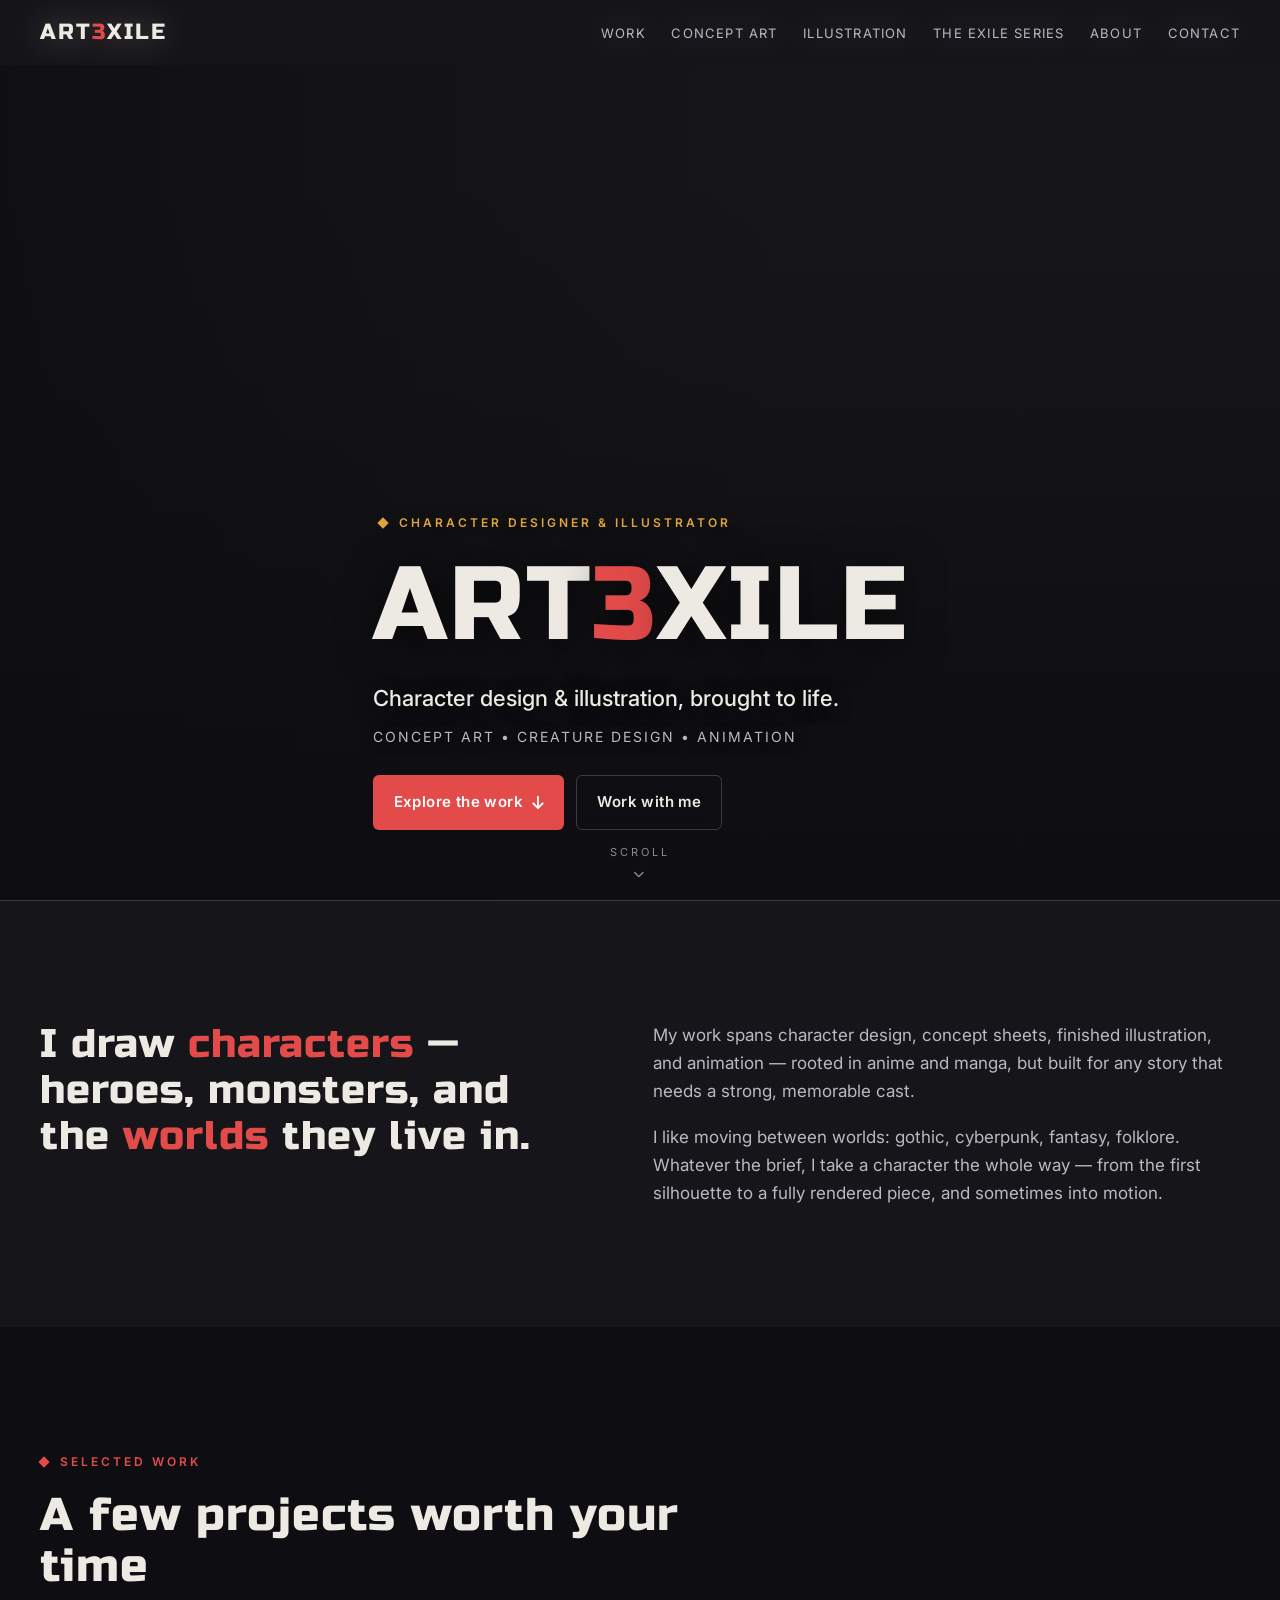
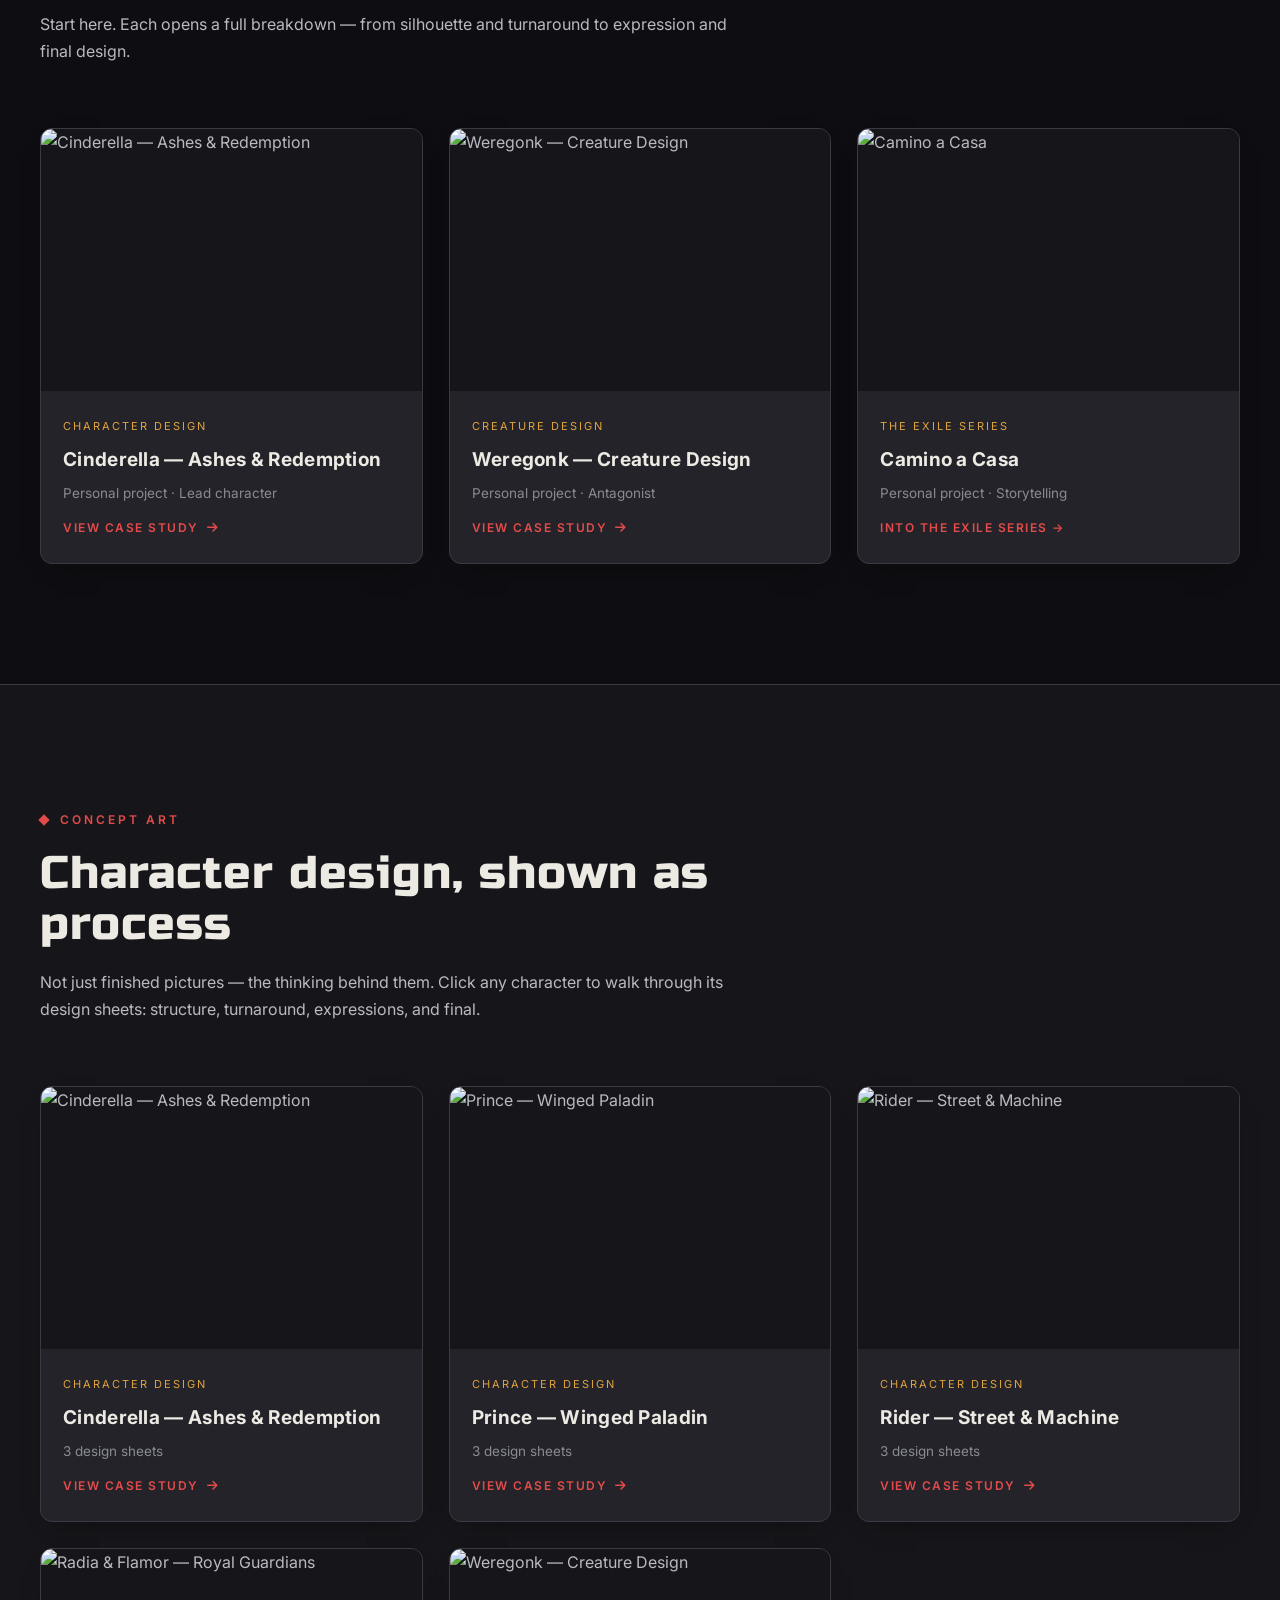
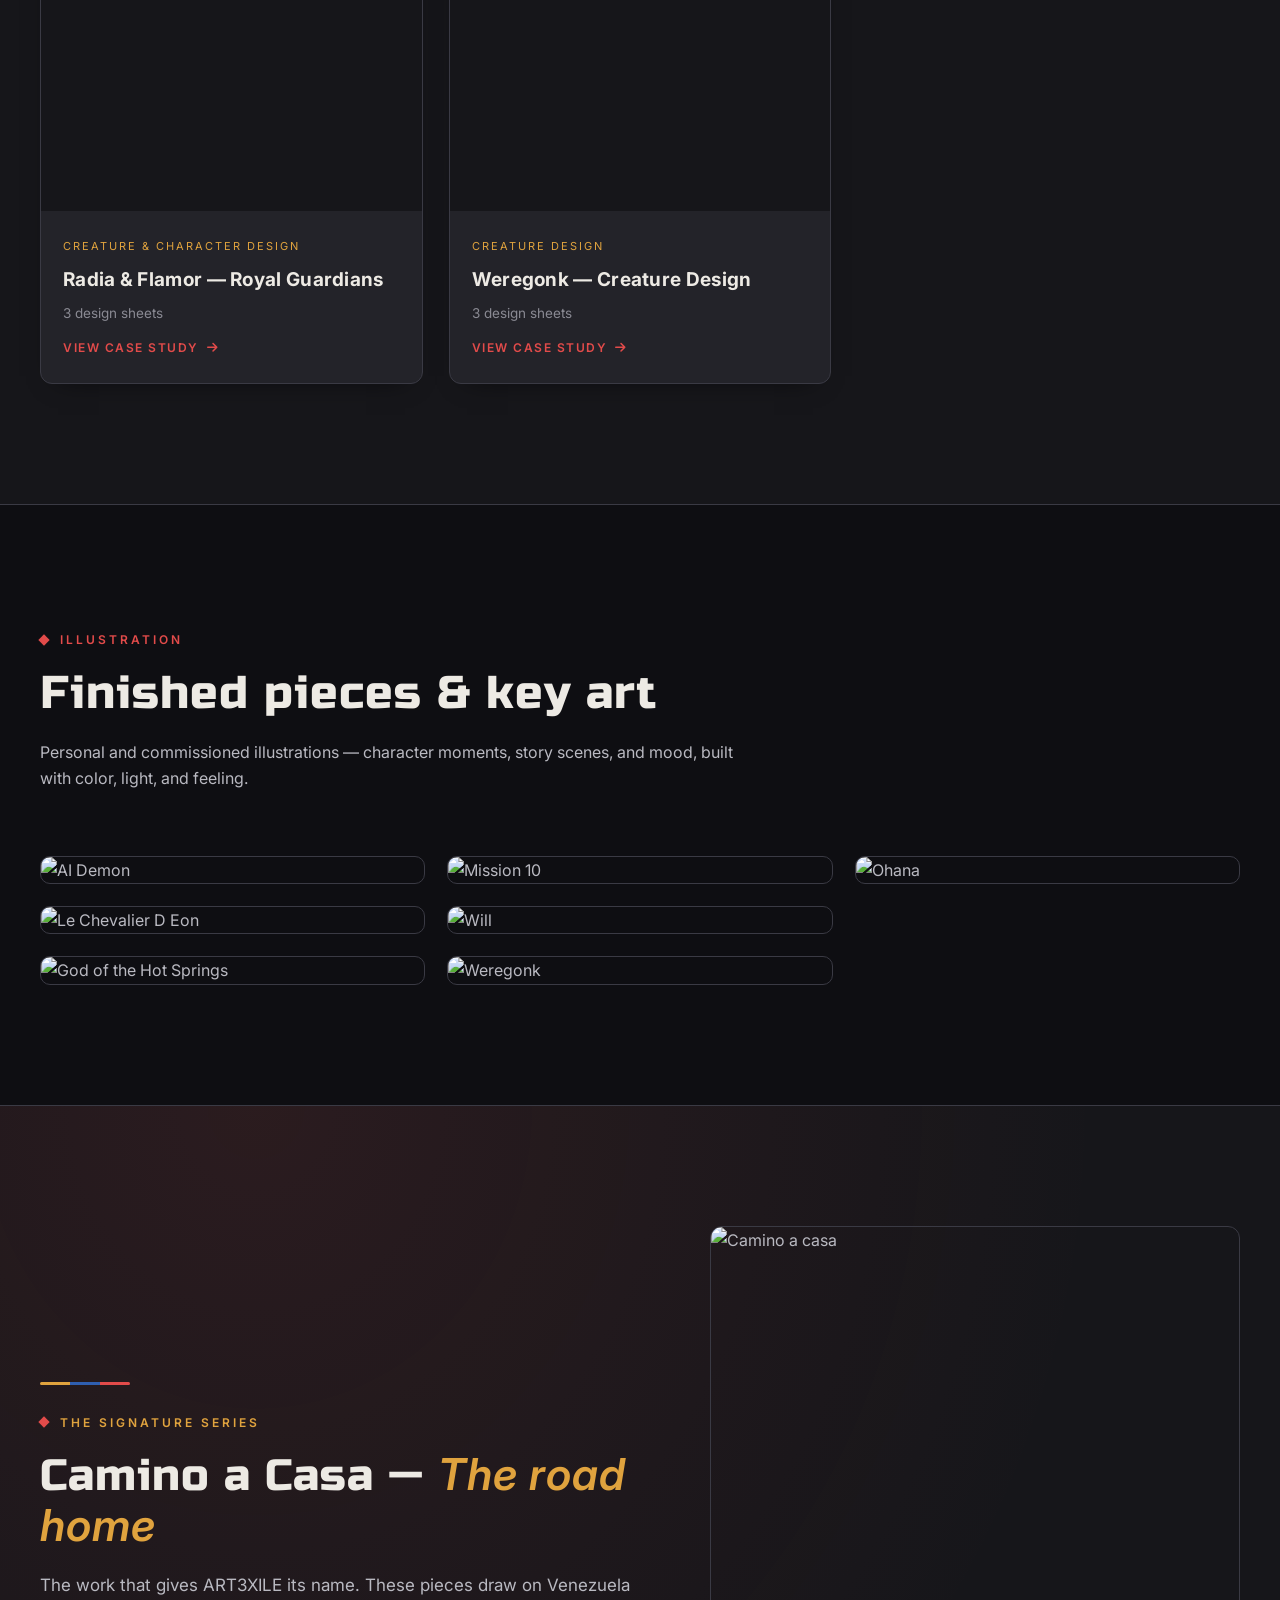
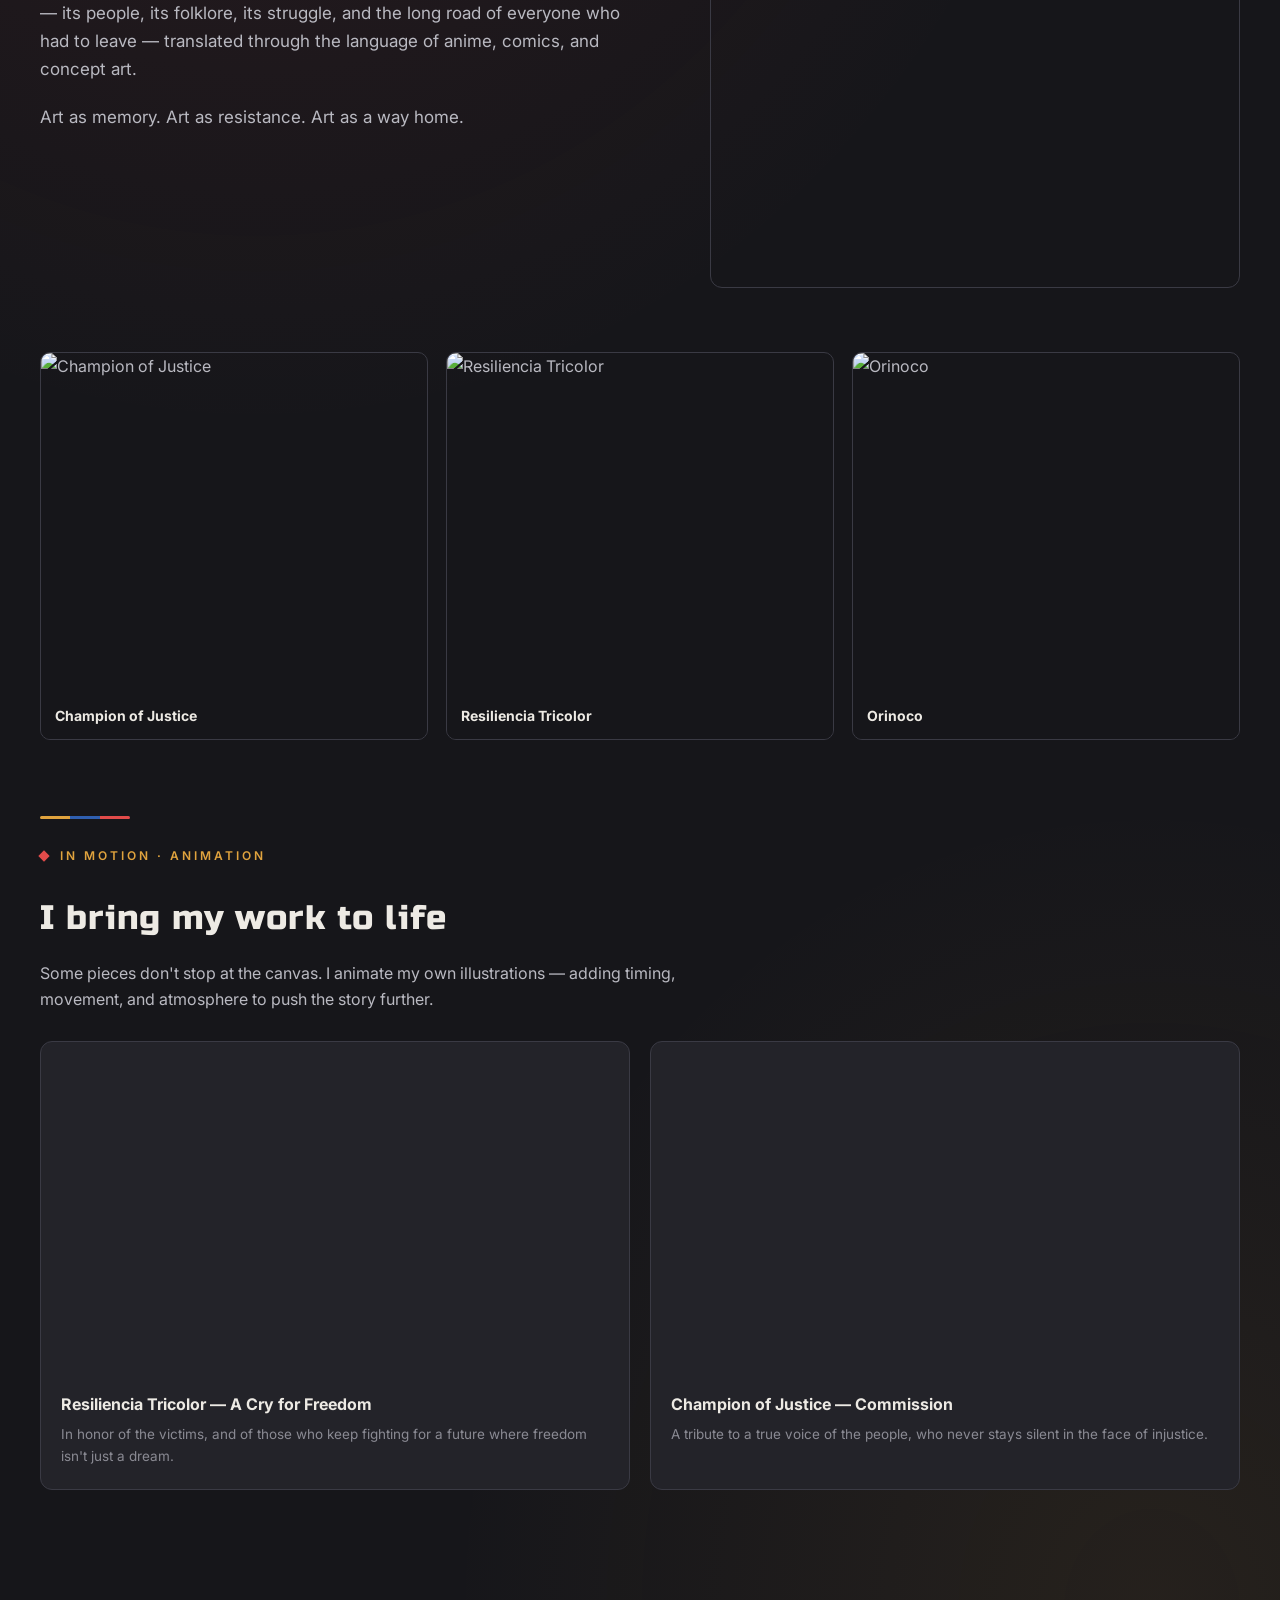
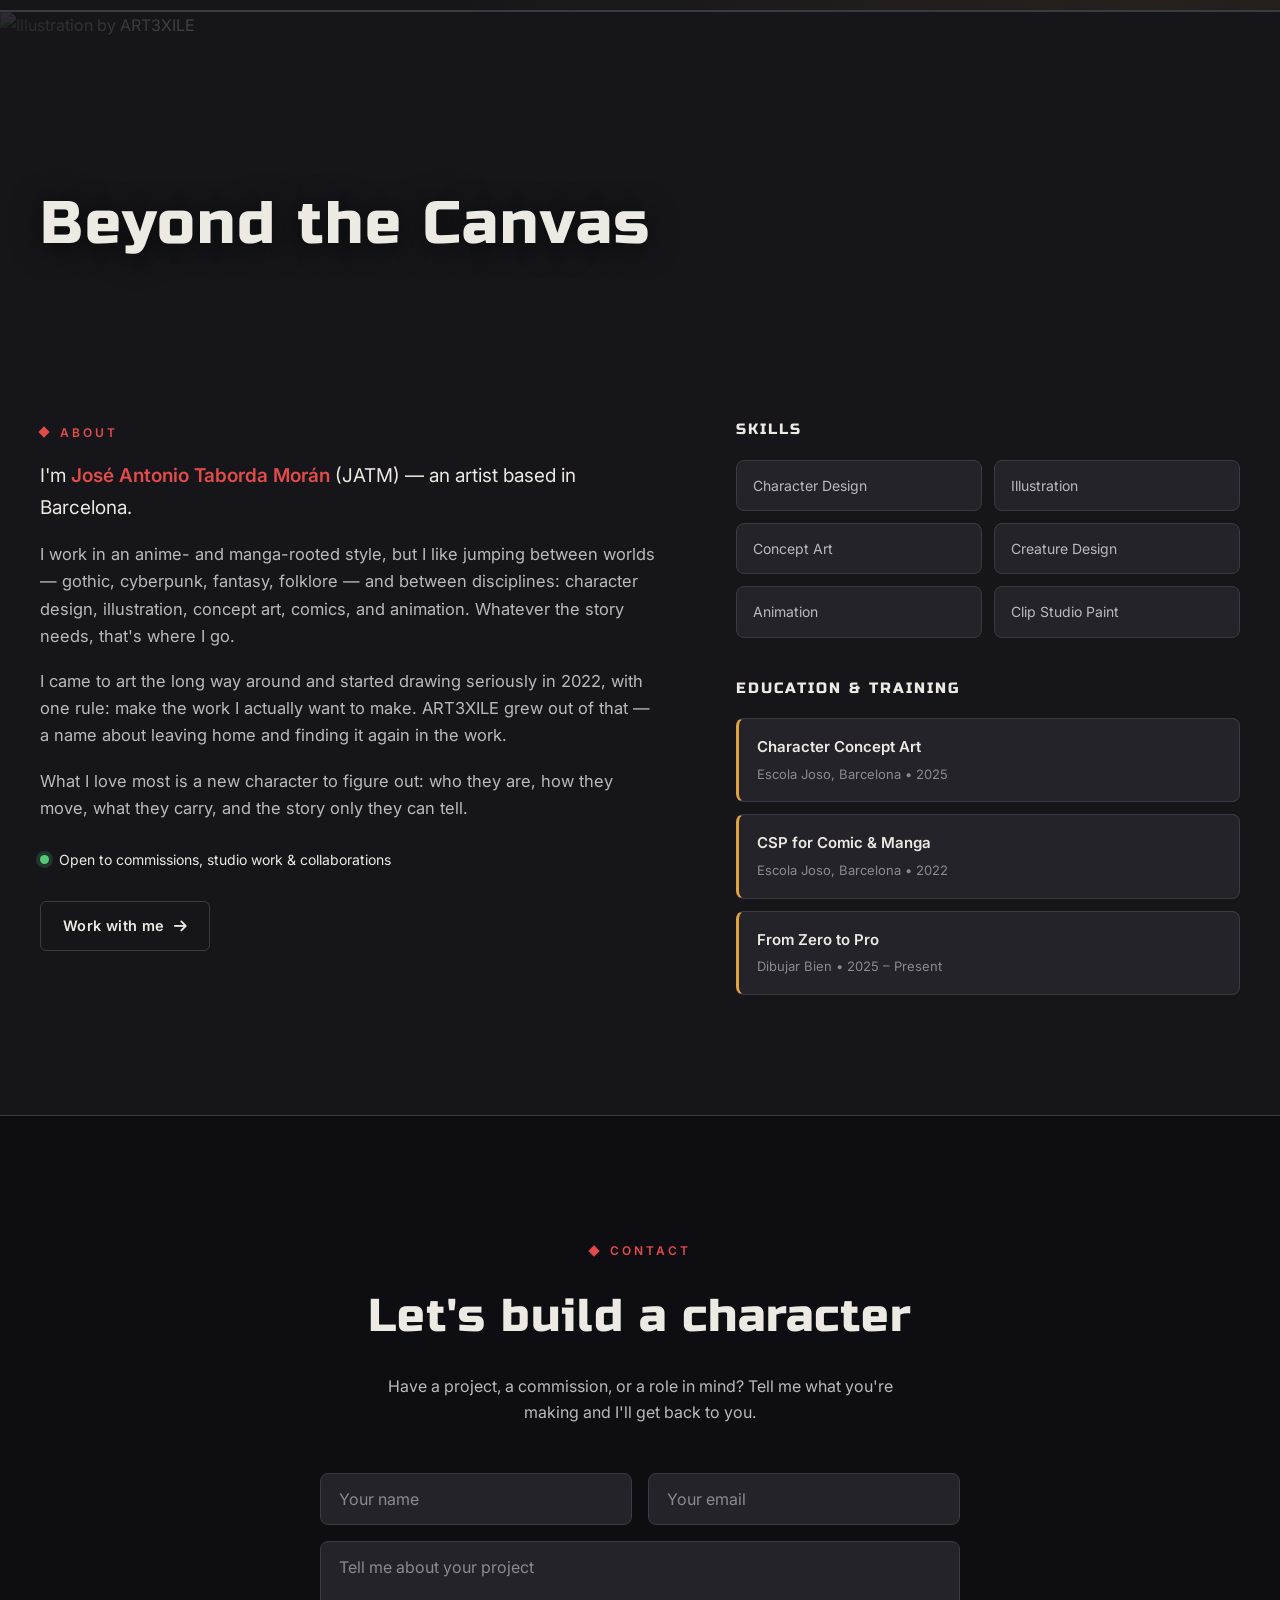
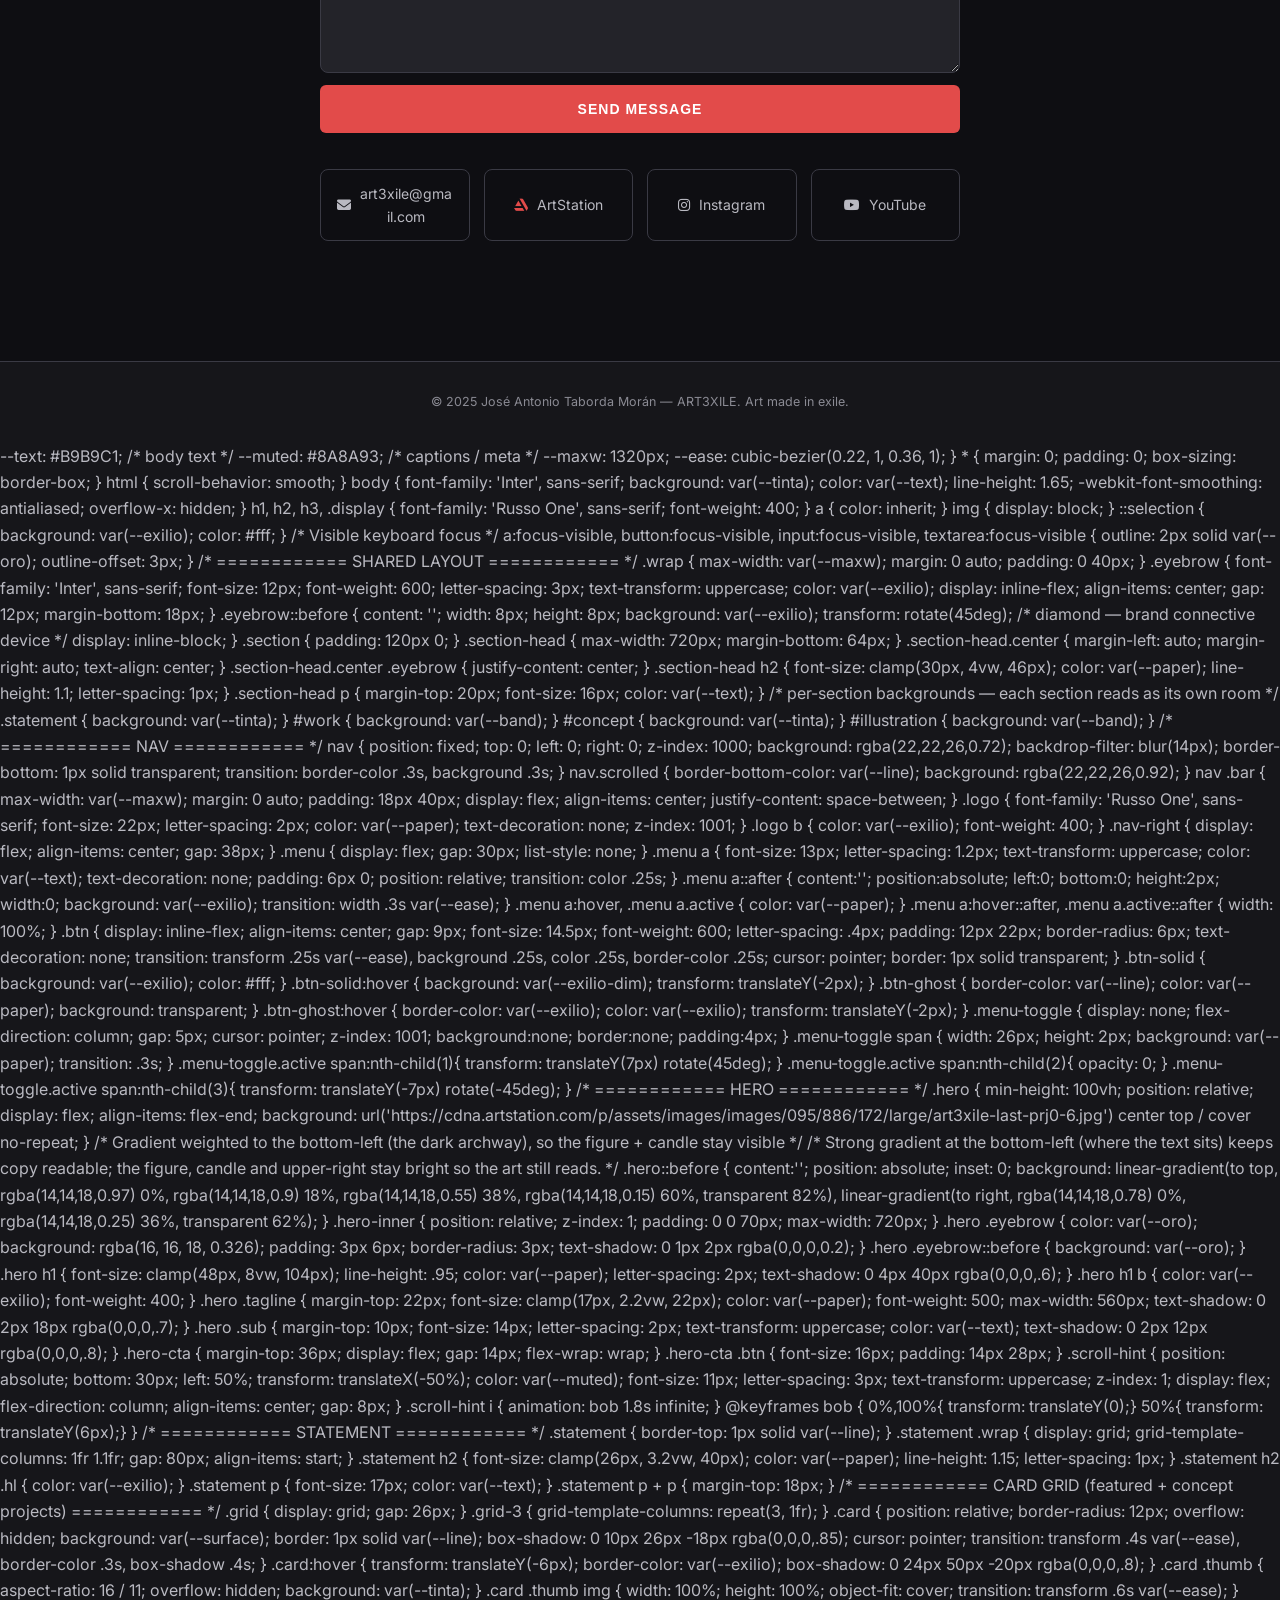
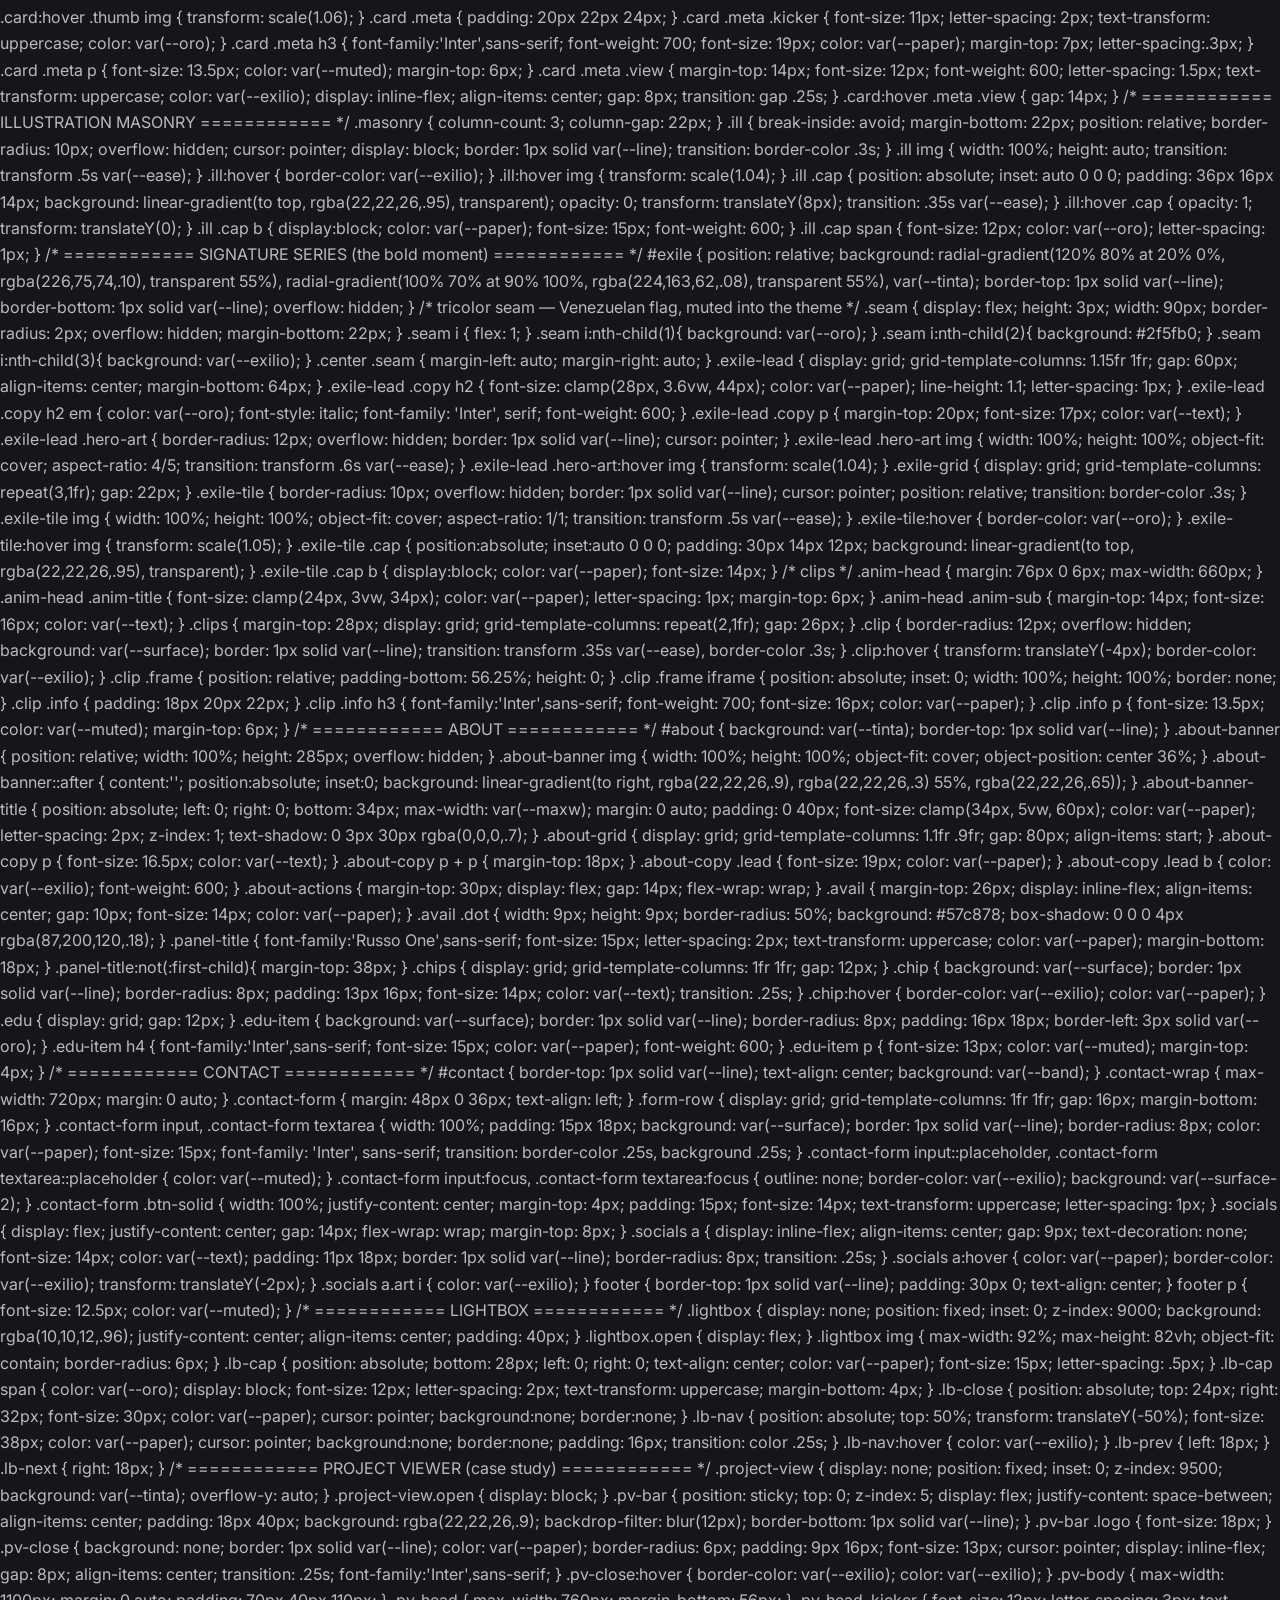
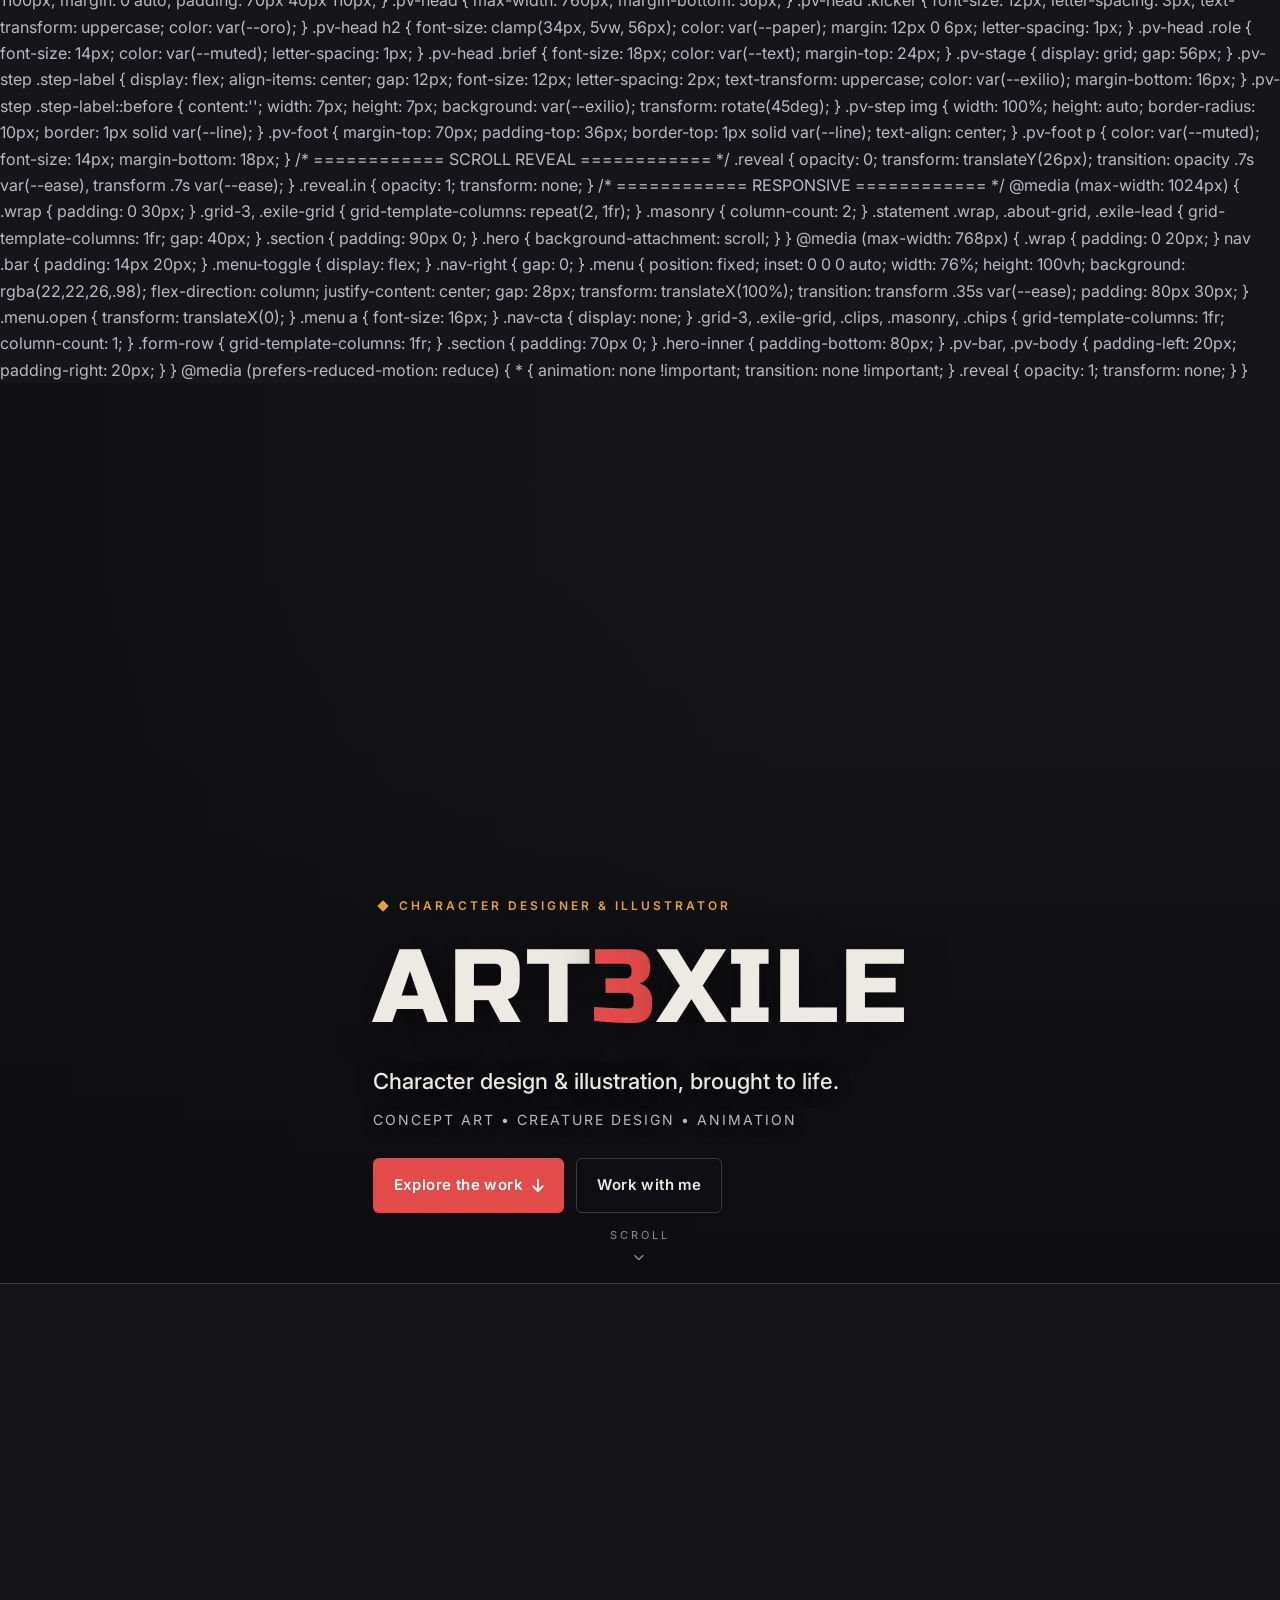
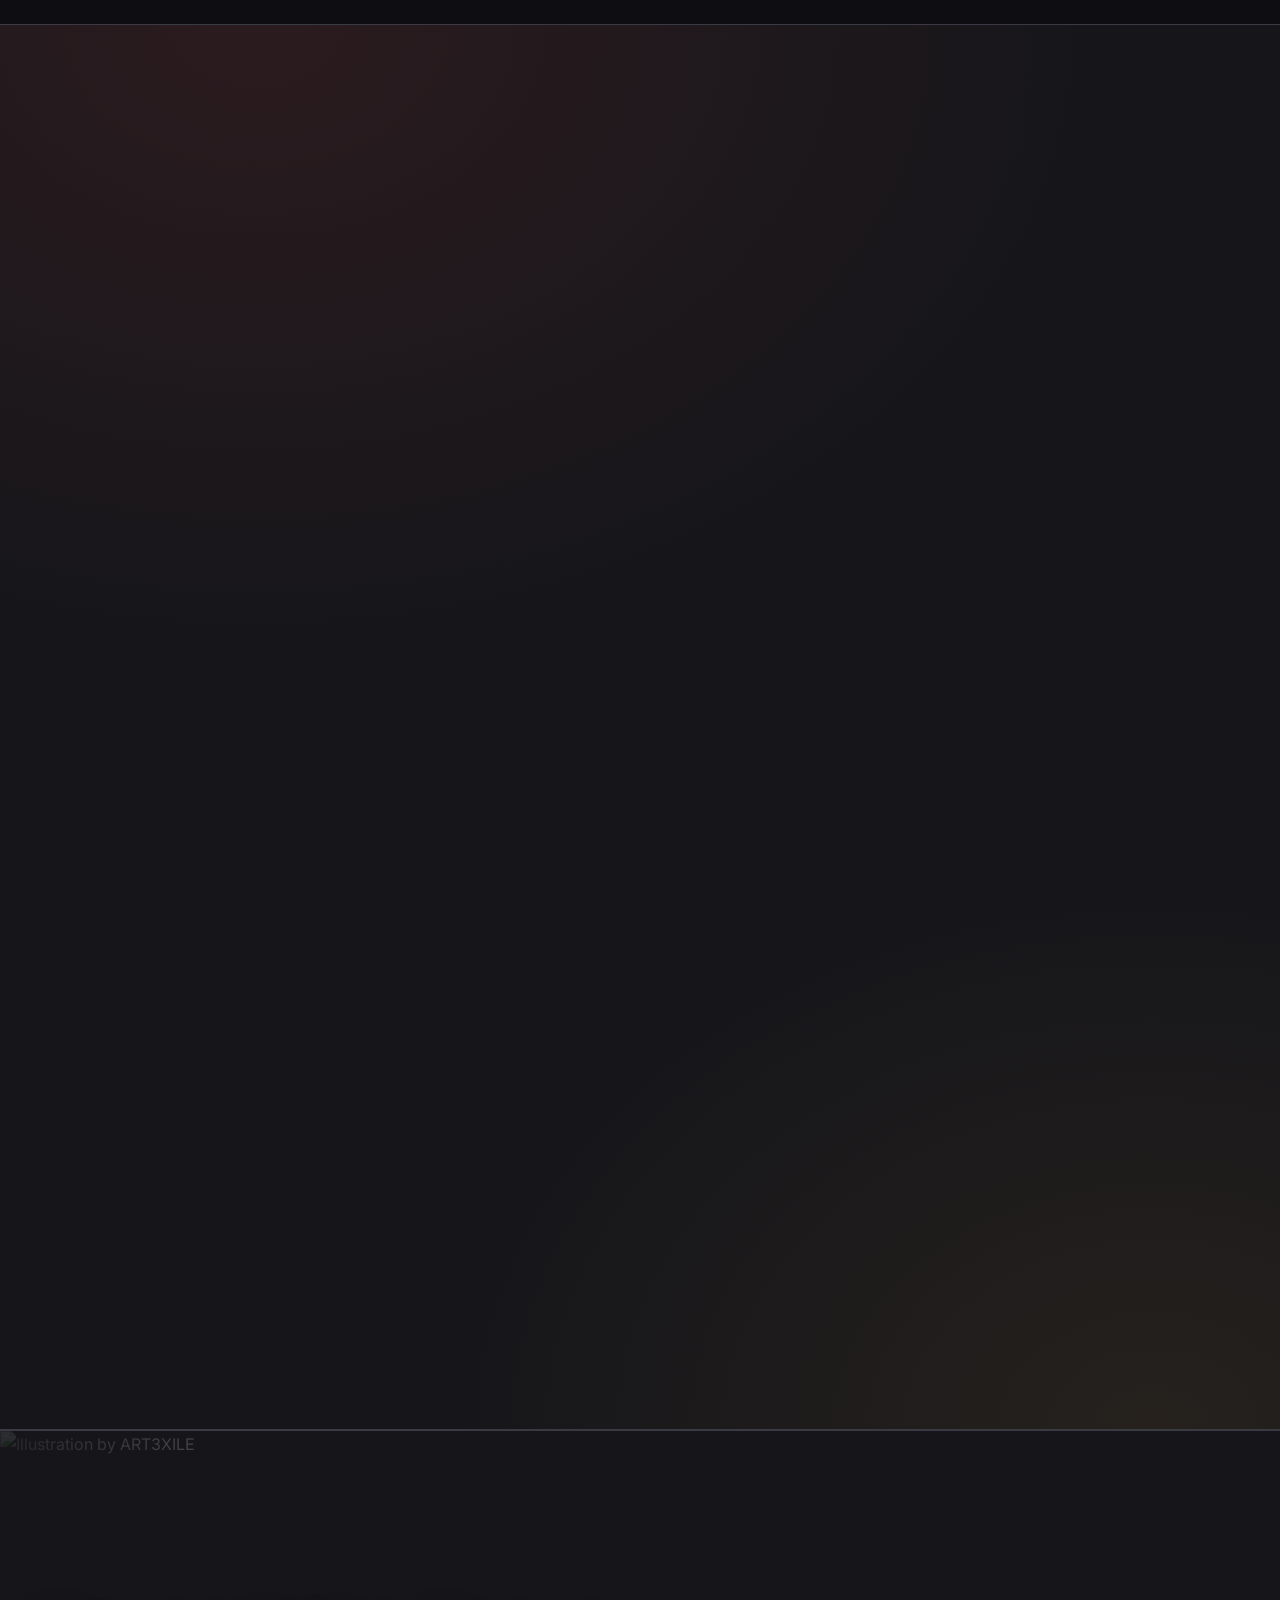
==== commit f367df30: "Update index.html" ====
--- a/index.html
+++ b/index.html
@@ -2,7 +2,7 @@
 <html lang="en">
 <head>
     <meta charset="UTF-8">
-    <meta name="viewport" content="width=device-width, initial-scale=1.0">
+    <meta name="viewport" content="width=device-width, initial-scale=1.0, viewport-fit=cover">
     <title>ART3XILE — Character Design & Illustration | José Antonio Taborda Morán</title>
 
     <!-- SEO -->
@@ -56,7 +56,7 @@
         h1, h2, h3, .display { font-family: 'Russo One', sans-serif; font-weight: 400; }
 
         a { color: inherit; }
-        img { display: block; }
+        img { display: block; max-width: 100%; height: auto; }
 
         ::selection { background: var(--exilio); color: #fff; }
 
@@ -66,8 +66,8 @@
             outline-offset: 3px;
         }
 
-        /* ============ SHARED LAYOUT ============ */
-        .wrap { max-width: var(--maxw); margin: 0 auto; padding: 0 40px; }
+        /* ============ SHARED LAYOUT (mobile-first base) ============ */
+        .wrap { max-width: var(--maxw); margin: 0 auto; padding: 0 clamp(16px, 4vw, 40px); }
 
         .eyebrow {
             font-family: 'Inter', sans-serif;
@@ -89,8 +89,8 @@
             display: inline-block;
         }
 
-        .section { padding: 120px 0; }
-        .section-head { max-width: 720px; margin-bottom: 64px; }
+        .section { padding: clamp(56px, 12vw, 120px) 0; }
+        .section-head { max-width: 720px; margin-bottom: clamp(32px, 6vw, 64px); }
         .section-head.center { margin-left: auto; margin-right: auto; text-align: center; }
         .section-head.center .eyebrow { justify-content: center; }
         .section-head h2 {
@@ -107,6 +107,8 @@
         #concept { background: var(--tinta); }
         #illustration { background: var(--band); }
 
+        section[id], header#top { scroll-margin-top: 72px; }
+
         /* ============ NAV ============ */
         nav {
             position: fixed; top: 0; left: 0; right: 0; z-index: 1000;
@@ -117,7 +119,9 @@
         }
         nav.scrolled { border-bottom-color: var(--line); background: rgba(22,22,26,0.92); }
         nav .bar {
-            max-width: var(--maxw); margin: 0 auto; padding: 18px 40px;
+            max-width: var(--maxw); margin: 0 auto;
+            padding: 14px clamp(16px, 4vw, 40px);
+            padding-top: max(14px, env(safe-area-inset-top));
             display: flex; align-items: center; justify-content: space-between;
         }
         .logo {
@@ -126,12 +130,29 @@
             text-decoration: none; z-index: 1001;
         }
         .logo b { color: var(--exilio); font-weight: 400; }
-        .nav-right { display: flex; align-items: center; gap: 38px; }
-        .menu { display: flex; gap: 30px; list-style: none; }
+        .nav-right { display: flex; align-items: center; gap: 12px; }
+        .menu {
+            position: fixed; inset: 0 0 0 auto; width: min(86%, 320px); height: 100dvh;
+            background: rgba(22,22,26,.98); flex-direction: column; justify-content: center;
+            gap: 24px; transform: translateX(100%); transition: transform .35s var(--ease);
+            padding: max(80px, env(safe-area-inset-top)) 28px max(40px, env(safe-area-inset-bottom));
+            list-style: none; z-index: 1000;
+        }
+        .menu.open { transform: translateX(0); }
+        .menu-overlay {
+            display: none; position: fixed; inset: 0; z-index: 999;
+            background: rgba(0,0,0,.55); backdrop-filter: blur(2px);
+        }
+        .menu-overlay.open { display: block; }
+        body.menu-open { overflow: hidden; }
+        .menu { display: flex; }
         .menu a {
-            font-size: 13px; letter-spacing: 1.2px; text-transform: uppercase;
-            color: var(--text); text-decoration: none; padding: 6px 0; position: relative;
+            font-size: 16px; letter-spacing: 1.2px; text-transform: uppercase;
+            color: var(--text); text-decoration: none; padding: 8px 0; position: relative;
             transition: color .25s;
+        }
+        @media (min-width: 900px) {
+            .menu a { font-size: 13px; padding: 6px 0; }
         }
         .menu a::after {
             content:''; position:absolute; left:0; bottom:0; height:2px; width:0;
@@ -152,8 +173,12 @@
         .btn-ghost { border-color: var(--line); color: var(--paper); background: transparent; }
         .btn-ghost:hover { border-color: var(--exilio); color: var(--exilio); transform: translateY(-2px); }
 
-        .menu-toggle { display: none; flex-direction: column; gap: 5px; cursor: pointer; z-index: 1001; background:none; border:none; padding:4px; }
-        .menu-toggle span { width: 26px; height: 2px; background: var(--paper); transition: .3s; }
+        .menu-toggle {
+            display: flex; flex-direction: column; justify-content: center; gap: 5px;
+            cursor: pointer; z-index: 1001; background: none; border: none;
+            width: 44px; height: 44px; padding: 10px;
+        }
+        .menu-toggle span { width: 24px; height: 2px; background: var(--paper); transition: .3s; }
         .menu-toggle.active span:nth-child(1){ transform: translateY(7px) rotate(45deg); }
         .menu-toggle.active span:nth-child(2){ opacity: 0; }
         .menu-toggle.active span:nth-child(3){ transform: translateY(-7px) rotate(-45deg); }
@@ -173,19 +198,24 @@
                 linear-gradient(to top, rgba(14,14,18,0.97) 0%, rgba(14,14,18,0.9) 18%, rgba(14,14,18,0.55) 38%, rgba(14,14,18,0.15) 60%, transparent 82%),
                 linear-gradient(to right, rgba(14,14,18,0.78) 0%, rgba(14,14,18,0.25) 36%, transparent 62%);
         }
-        .hero-inner { position: relative; z-index: 1; padding: 0 0 70px; max-width: 720px; }
+        .hero-inner {
+            position: relative; z-index: 1;
+            padding: 88px 0 clamp(48px, 10vw, 70px);
+            max-width: 720px; width: 100%;
+        }
         .hero .eyebrow {
             color: var(--oro);
-            background: rgba(14,14,18,0.55);
-            padding: 6px 12px;
-            border-radius: 5px;
-            text-shadow: 0 1px 6px rgba(0,0,0,0.8);
+            background: rgba(16, 16, 18, 0.326);
+            padding: 3px 6px;
+            border-radius: 3px;
+            text-shadow: 0 1px 2px rgba(0,0,0,0.2);
         }
         .hero .eyebrow::before { background: var(--oro); }
         .hero h1 {
-            font-size: clamp(48px, 8vw, 104px);
-            line-height: .95; color: var(--paper); letter-spacing: 2px;
+            font-size: clamp(36px, 11vw, 104px);
+            line-height: 1; color: var(--paper); letter-spacing: clamp(0px, 0.5vw, 2px);
             text-shadow: 0 4px 40px rgba(0,0,0,.6);
+            word-break: break-word;
         }
         .hero h1 b { color: var(--exilio); font-weight: 400; }
         .hero .tagline {
@@ -194,22 +224,25 @@
             text-shadow: 0 2px 18px rgba(0,0,0,.7);
         }
         .hero .sub {
-            margin-top: 10px; font-size: 14px; letter-spacing: 2px; text-transform: uppercase;
+            margin-top: 10px; font-size: clamp(11px, 2.8vw, 14px);
+            letter-spacing: clamp(1px, 0.4vw, 2px); text-transform: uppercase;
             color: var(--text); text-shadow: 0 2px 12px rgba(0,0,0,.8);
-        }
-        .hero-cta { margin-top: 36px; display: flex; gap: 14px; flex-wrap: wrap; }
-        .hero-cta .btn { font-size: 16px; padding: 14px 28px; }
+            line-height: 1.5;
+        }
+        .hero-cta { margin-top: 28px; display: flex; gap: 12px; flex-wrap: wrap; }
+        .hero-cta .btn { font-size: 15px; padding: 14px 20px; flex: 1 1 140px; justify-content: center; }
         .scroll-hint {
-            position: absolute; bottom: 30px; left: 50%; transform: translateX(-50%);
-            color: var(--muted); font-size: 11px; letter-spacing: 3px; text-transform: uppercase;
-            z-index: 1; display: flex; flex-direction: column; align-items: center; gap: 8px;
+            position: absolute; bottom: max(20px, env(safe-area-inset-bottom)); left: 50%;
+            transform: translateX(-50%); color: var(--muted); font-size: 11px;
+            letter-spacing: 3px; text-transform: uppercase; z-index: 1;
+            display: none; flex-direction: column; align-items: center; gap: 8px;
         }
         .scroll-hint i { animation: bob 1.8s infinite; }
         @keyframes bob { 0%,100%{ transform: translateY(0);} 50%{ transform: translateY(6px);} }
 
         /* ============ STATEMENT ============ */
         .statement { border-top: 1px solid var(--line); }
-        .statement .wrap { display: grid; grid-template-columns: 1fr 1.1fr; gap: 80px; align-items: start; }
+        .statement .wrap { display: grid; grid-template-columns: 1fr; gap: 28px; align-items: start; }
         .statement h2 { font-size: clamp(26px, 3.2vw, 40px); color: var(--paper); line-height: 1.15; letter-spacing: 1px; }
         .statement h2 .hl { color: var(--exilio); }
         .statement p { font-size: 17px; color: var(--text); }
@@ -217,7 +250,7 @@
 
         /* ============ CARD GRID (featured + concept projects) ============ */
         .grid { display: grid; gap: 26px; }
-        .grid-3 { grid-template-columns: repeat(3, 1fr); }
+        .grid-3 { grid-template-columns: 1fr; }
 
         .card {
             position: relative; border-radius: 12px; overflow: hidden;
@@ -237,7 +270,7 @@
         .card:hover .meta .view { gap: 14px; }
 
         /* ============ ILLUSTRATION MASONRY ============ */
-        .masonry { column-count: 3; column-gap: 22px; }
+        .masonry { column-count: 1; column-gap: 16px; }
         .ill {
             break-inside: avoid; margin-bottom: 22px; position: relative;
             border-radius: 10px; overflow: hidden; cursor: pointer; display: block;
@@ -249,9 +282,12 @@
         .ill .cap {
             position: absolute; inset: auto 0 0 0; padding: 36px 16px 14px;
             background: linear-gradient(to top, rgba(22,22,26,.95), transparent);
-            opacity: 0; transform: translateY(8px); transition: .35s var(--ease);
-        }
-        .ill:hover .cap { opacity: 1; transform: translateY(0); }
+            opacity: 1; transform: none;
+        }
+        @media (hover: hover) and (pointer: fine) {
+            .ill .cap { opacity: 0; transform: translateY(8px); transition: .35s var(--ease); }
+            .ill:hover .cap { opacity: 1; transform: translateY(0); }
+        }
         .ill .cap b { display:block; color: var(--paper); font-size: 15px; font-weight: 600; }
         .ill .cap span { font-size: 12px; color: var(--oro); letter-spacing: 1px; }
 
@@ -274,7 +310,7 @@
         .seam i:nth-child(3){ background: var(--exilio); }
         .center .seam { margin-left: auto; margin-right: auto; }
 
-        .exile-lead { display: grid; grid-template-columns: 1.15fr 1fr; gap: 60px; align-items: center; margin-bottom: 64px; }
+        .exile-lead { display: grid; grid-template-columns: 1fr; gap: 32px; align-items: center; margin-bottom: 40px; }
         .exile-lead .copy h2 { font-size: clamp(28px, 3.6vw, 44px); color: var(--paper); line-height: 1.1; letter-spacing: 1px; }
         .exile-lead .copy h2 em { color: var(--oro); font-style: italic; font-family: 'Inter', serif; font-weight: 600; }
         .exile-lead .copy p { margin-top: 20px; font-size: 17px; color: var(--text); }
@@ -282,7 +318,7 @@
         .exile-lead .hero-art img { width: 100%; height: 100%; object-fit: cover; aspect-ratio: 4/5; transition: transform .6s var(--ease); }
         .exile-lead .hero-art:hover img { transform: scale(1.04); }
 
-        .exile-grid { display: grid; grid-template-columns: repeat(3,1fr); gap: 22px; }
+        .exile-grid { display: grid; grid-template-columns: 1fr; gap: 18px; }
         .exile-tile { border-radius: 10px; overflow: hidden; border: 1px solid var(--line); cursor: pointer; position: relative; transition: border-color .3s; }
         .exile-tile img { width: 100%; height: 100%; object-fit: cover; aspect-ratio: 1/1; transition: transform .5s var(--ease); }
         .exile-tile:hover { border-color: var(--oro); }
@@ -294,7 +330,7 @@
         .anim-head { margin: 76px 0 6px; max-width: 660px; }
         .anim-head .anim-title { font-size: clamp(24px, 3vw, 34px); color: var(--paper); letter-spacing: 1px; margin-top: 6px; }
         .anim-head .anim-sub { margin-top: 14px; font-size: 16px; color: var(--text); }
-        .clips { margin-top: 28px; display: grid; grid-template-columns: repeat(2,1fr); gap: 26px; }
+        .clips { margin-top: 28px; display: grid; grid-template-columns: 1fr; gap: 20px; }
         .clip { border-radius: 12px; overflow: hidden; background: var(--surface); border: 1px solid var(--line); transition: transform .35s var(--ease), border-color .3s; }
         .clip:hover { transform: translateY(-4px); border-color: var(--exilio); }
         .clip .frame { position: relative; padding-bottom: 56.25%; height: 0; }
@@ -308,8 +344,15 @@
         .about-banner { position: relative; width: 100%; height: 285px; overflow: hidden; }
         .about-banner img { width: 100%; height: 100%; object-fit: cover; object-position: center 36%; }
         .about-banner::after { content:''; position:absolute; inset:0; background: linear-gradient(to right, rgba(22,22,26,.9), rgba(22,22,26,.3) 55%, rgba(22,22,26,.65)); }
-        .about-banner-title { position: absolute; left: 0; right: 0; bottom: 34px; max-width: var(--maxw); margin: 0 auto; padding: 0 40px; font-size: clamp(34px, 5vw, 60px); color: var(--paper); letter-spacing: 2px; z-index: 1; text-shadow: 0 3px 30px rgba(0,0,0,.7); }
-        .about-grid { display: grid; grid-template-columns: 1.1fr .9fr; gap: 80px; align-items: start; }
+        .about-banner-title {
+            position: absolute; left: 0; right: 0; bottom: 24px;
+            max-width: var(--maxw); margin: 0 auto;
+            padding: 0 clamp(16px, 4vw, 40px);
+            font-size: clamp(28px, 8vw, 60px); color: var(--paper);
+            letter-spacing: clamp(0px, 0.5vw, 2px); z-index: 1;
+            text-shadow: 0 3px 30px rgba(0,0,0,.7);
+        }
+        .about-grid { display: grid; grid-template-columns: 1fr; gap: 40px; align-items: start; }
         .about-copy p { font-size: 16.5px; color: var(--text); }
         .about-copy p + p { margin-top: 18px; }
         .about-copy .lead { font-size: 19px; color: var(--paper); }
@@ -320,7 +363,7 @@
 
         .panel-title { font-family:'Russo One',sans-serif; font-size: 15px; letter-spacing: 2px; text-transform: uppercase; color: var(--paper); margin-bottom: 18px; }
         .panel-title:not(:first-child){ margin-top: 38px; }
-        .chips { display: grid; grid-template-columns: 1fr 1fr; gap: 12px; }
+        .chips { display: grid; grid-template-columns: 1fr; gap: 12px; }
         .chip { background: var(--surface); border: 1px solid var(--line); border-radius: 8px; padding: 13px 16px; font-size: 14px; color: var(--text); transition: .25s; }
         .chip:hover { border-color: var(--exilio); color: var(--paper); }
         .edu { display: grid; gap: 12px; }
@@ -332,20 +375,21 @@
         #contact { border-top: 1px solid var(--line); text-align: center; background: var(--band); }
         .contact-wrap { max-width: 720px; margin: 0 auto; }
         .contact-form { margin: 48px 0 36px; text-align: left; }
-        .form-row { display: grid; grid-template-columns: 1fr 1fr; gap: 16px; margin-bottom: 16px; }
+        .form-row { display: grid; grid-template-columns: 1fr; gap: 16px; margin-bottom: 16px; }
         .contact-form input, .contact-form textarea {
             width: 100%; padding: 15px 18px; background: var(--surface);
             border: 1px solid var(--line); border-radius: 8px; color: var(--paper);
-            font-size: 15px; font-family: 'Inter', sans-serif; transition: border-color .25s, background .25s;
+            font-size: 16px; font-family: 'Inter', sans-serif; transition: border-color .25s, background .25s;
         }
         .contact-form input::placeholder, .contact-form textarea::placeholder { color: var(--muted); }
         .contact-form input:focus, .contact-form textarea:focus { outline: none; border-color: var(--exilio); background: var(--surface-2); }
         .contact-form .btn-solid { width: 100%; justify-content: center; margin-top: 4px; padding: 15px; font-size: 14px; text-transform: uppercase; letter-spacing: 1px; }
         .socials { display: flex; justify-content: center; gap: 14px; flex-wrap: wrap; margin-top: 8px; }
         .socials a {
-            display: inline-flex; align-items: center; gap: 9px; text-decoration: none;
-            font-size: 14px; color: var(--text); padding: 11px 18px; border: 1px solid var(--line);
-            border-radius: 8px; transition: .25s;
+            display: inline-flex; align-items: center; justify-content: center; gap: 9px;
+            text-decoration: none; font-size: 14px; color: var(--text);
+            padding: 12px 16px; border: 1px solid var(--line); border-radius: 8px;
+            transition: .25s; flex: 1 1 140px; max-width: 100%; word-break: break-word;
         }
         .socials a:hover { color: var(--paper); border-color: var(--exilio); transform: translateY(-2px); }
         .socials a.art i { color: var(--exilio); }
@@ -354,24 +398,56 @@
         footer p { font-size: 12.5px; color: var(--muted); }
 
         /* ============ LIGHTBOX ============ */
-        .lightbox { display: none; position: fixed; inset: 0; z-index: 9000; background: rgba(10,10,12,.96); justify-content: center; align-items: center; padding: 40px; }
+        .lightbox {
+            display: none; position: fixed; inset: 0; z-index: 9000;
+            background: rgba(10,10,12,.96); justify-content: center; align-items: center;
+            padding: max(16px, env(safe-area-inset-top)) 16px max(16px, env(safe-area-inset-bottom));
+        }
         .lightbox.open { display: flex; }
-        .lightbox img { max-width: 92%; max-height: 82vh; object-fit: contain; border-radius: 6px; }
-        .lb-cap { position: absolute; bottom: 28px; left: 0; right: 0; text-align: center; color: var(--paper); font-size: 15px; letter-spacing: .5px; }
+        .lightbox img { max-width: 100%; max-height: 75dvh; object-fit: contain; border-radius: 6px; }
+        .lb-cap {
+            position: absolute; bottom: max(16px, env(safe-area-inset-bottom));
+            left: 16px; right: 16px; text-align: center; color: var(--paper);
+            font-size: 14px; letter-spacing: .5px;
+        }
         .lb-cap span { color: var(--oro); display: block; font-size: 12px; letter-spacing: 2px; text-transform: uppercase; margin-bottom: 4px; }
-        .lb-close { position: absolute; top: 24px; right: 32px; font-size: 30px; color: var(--paper); cursor: pointer; background:none; border:none; }
-        .lb-nav { position: absolute; top: 50%; transform: translateY(-50%); font-size: 38px; color: var(--paper); cursor: pointer; background:none; border:none; padding: 16px; transition: color .25s; }
+        .lb-close {
+            position: absolute; top: max(12px, env(safe-area-inset-top)); right: 12px;
+            font-size: 28px; color: var(--paper); cursor: pointer; background: none; border: none;
+            width: 44px; height: 44px;
+        }
+        .lb-nav {
+            position: absolute; top: 50%; transform: translateY(-50%);
+            font-size: 32px; color: var(--paper); cursor: pointer;
+            background: none; border: none; padding: 12px; min-width: 44px; min-height: 44px;
+            transition: color .25s;
+        }
         .lb-nav:hover { color: var(--exilio); }
-        .lb-prev { left: 18px; } .lb-next { right: 18px; }
+        .lb-prev { left: 4px; } .lb-next { right: 4px; }
 
         /* ============ PROJECT VIEWER (case study) ============ */
         .project-view { display: none; position: fixed; inset: 0; z-index: 9500; background: var(--tinta); overflow-y: auto; }
         .project-view.open { display: block; }
-        .pv-bar { position: sticky; top: 0; z-index: 5; display: flex; justify-content: space-between; align-items: center; padding: 18px 40px; background: rgba(22,22,26,.9); backdrop-filter: blur(12px); border-bottom: 1px solid var(--line); }
-        .pv-bar .logo { font-size: 18px; }
-        .pv-close { background: none; border: 1px solid var(--line); color: var(--paper); border-radius: 6px; padding: 9px 16px; font-size: 13px; cursor: pointer; display: inline-flex; gap: 8px; align-items: center; transition: .25s; font-family:'Inter',sans-serif; }
+        .pv-bar {
+            position: sticky; top: 0; z-index: 5;
+            display: flex; justify-content: space-between; align-items: center; gap: 12px;
+            padding: 14px clamp(16px, 4vw, 40px);
+            padding-top: max(14px, env(safe-area-inset-top));
+            background: rgba(22,22,26,.9); backdrop-filter: blur(12px);
+            border-bottom: 1px solid var(--line);
+        }
+        .pv-bar .logo { font-size: 16px; flex-shrink: 0; }
+        .pv-close {
+            background: none; border: 1px solid var(--line); color: var(--paper);
+            border-radius: 6px; padding: 10px 12px; font-size: 12px; cursor: pointer;
+            display: inline-flex; gap: 6px; align-items: center; transition: .25s;
+            font-family:'Inter',sans-serif; white-space: nowrap;
+        }
         .pv-close:hover { border-color: var(--exilio); color: var(--exilio); }
-        .pv-body { max-width: 1100px; margin: 0 auto; padding: 70px 40px 110px; }
+        .pv-body {
+            max-width: 1100px; margin: 0 auto;
+            padding: clamp(40px, 8vw, 70px) clamp(16px, 4vw, 40px) clamp(72px, 10vw, 110px);
+        }
         .pv-head { max-width: 760px; margin-bottom: 56px; }
         .pv-head .kicker { font-size: 12px; letter-spacing: 3px; text-transform: uppercase; color: var(--oro); }
         .pv-head h2 { font-size: clamp(34px, 5vw, 56px); color: var(--paper); margin: 12px 0 6px; letter-spacing: 1px; }
@@ -388,33 +464,48 @@
         .reveal { opacity: 0; transform: translateY(26px); transition: opacity .7s var(--ease), transform .7s var(--ease); }
         .reveal.in { opacity: 1; transform: none; }
 
-        /* ============ RESPONSIVE ============ */
-        @media (max-width: 1024px) {
-            .wrap { padding: 0 30px; }
+        /* ============ RESPONSIVE (mobile-first: min-width) ============ */
+        @media (min-width: 480px) {
+            .scroll-hint { display: flex; }
+            .chips { grid-template-columns: 1fr 1fr; }
+        }
+        @media (min-width: 640px) {
             .grid-3, .exile-grid { grid-template-columns: repeat(2, 1fr); }
-            .masonry { column-count: 2; }
-            .statement .wrap, .about-grid, .exile-lead { grid-template-columns: 1fr; gap: 40px; }
-            .section { padding: 90px 0; }
-            .hero { background-attachment: scroll; }
-        }
-        @media (max-width: 768px) {
-            .wrap { padding: 0 20px; }
-            nav .bar { padding: 14px 20px; }
-            .menu-toggle { display: flex; }
-            .nav-right { gap: 0; }
+            .masonry { column-count: 2; column-gap: 20px; }
+            .clips { grid-template-columns: repeat(2, 1fr); }
+            .form-row { grid-template-columns: 1fr 1fr; }
+            .hero-cta .btn { flex: 0 1 auto; }
+        }
+        @media (min-width: 900px) {
             .menu {
-                position: fixed; inset: 0 0 0 auto; width: 76%; height: 100vh;
-                background: rgba(22,22,26,.98); flex-direction: column; justify-content: center;
-                gap: 28px; transform: translateX(100%); transition: transform .35s var(--ease); padding: 80px 30px;
+                position: static; inset: auto; width: auto; height: auto;
+                background: transparent; flex-direction: row; justify-content: flex-start;
+                transform: none; padding: 0; gap: clamp(14px, 2vw, 30px);
             }
-            .menu.open { transform: translateX(0); }
-            .menu a { font-size: 16px; }
-            .nav-cta { display: none; }
-            .grid-3, .exile-grid, .clips, .masonry, .chips { grid-template-columns: 1fr; column-count: 1; }
-            .form-row { grid-template-columns: 1fr; }
-            .section { padding: 70px 0; }
-            .hero-inner { padding-bottom: 80px; }
-            .pv-bar, .pv-body { padding-left: 20px; padding-right: 20px; }
+            .menu-toggle { display: none; }
+            .menu-overlay { display: none !important; }
+            .nav-right { gap: 38px; }
+        }
+        @media (min-width: 1024px) {
+            .statement .wrap { grid-template-columns: 1fr 1.1fr; gap: 80px; }
+            .grid-3, .exile-grid { grid-template-columns: repeat(3, 1fr); }
+            .masonry { column-count: 3; column-gap: 22px; }
+            .exile-lead { grid-template-columns: 1.15fr 1fr; gap: 60px; margin-bottom: 64px; }
+            .about-grid { grid-template-columns: 1.1fr .9fr; gap: 80px; }
+            .hero::before {
+                background:
+                    linear-gradient(to top, rgba(14,14,18,0.97) 0%, rgba(14,14,18,0.9) 18%, rgba(14,14,18,0.55) 38%, rgba(14,14,18,0.15) 60%, transparent 82%),
+                    linear-gradient(to right, rgba(14,14,18,0.78) 0%, rgba(14,14,18,0.25) 36%, transparent 62%);
+            }
+        }
+        @media (max-width: 899px) {
+            .hero {
+                background-position: center 18%;
+                min-height: 100dvh;
+            }
+            .hero::before {
+                background: linear-gradient(to top, rgba(14,14,18,0.98) 0%, rgba(14,14,18,0.88) 35%, rgba(14,14,18,0.45) 65%, rgba(14,14,18,0.2) 100%);
+            }
         }
         @media (prefers-reduced-motion: reduce) {
             * { animation: none !important; transition: none !important; }
@@ -423,13 +514,15 @@
     </style>
 </head>
 <body>
+
+    <div class="menu-overlay" id="menuOverlay" aria-hidden="true"></div>
 
     <!-- ============ NAV ============ -->
     <nav id="nav">
         <div class="bar">
             <a href="#top" class="logo">ART<b>3</b>XILE</a>
             <div class="nav-right">
-                <ul class="menu" id="menu">
+                <ul class="menu" id="menu" role="navigation" aria-label="Main">
                     <li><a href="#work" class="nav-link">Work</a></li>
                     <li><a href="#concept" class="nav-link">Concept Art</a></li>
                     <li><a href="#illustration" class="nav-link">Illustration</a></li>
@@ -437,7 +530,7 @@
                     <li><a href="#about" class="nav-link">About</a></li>
                     <li><a href="#contact" class="nav-link">Contact</a></li>
                 </ul>
-                <button class="menu-toggle" id="toggle" aria-label="Menu"><span></span><span></span><span></span></button>
+                <button class="menu-toggle" id="toggle" aria-label="Open menu" aria-expanded="false" aria-controls="menu"><span></span><span></span><span></span></button>
             </div>
         </div>
     </nav>
@@ -896,8 +989,20 @@
     ========================================================= */
     const toggle = document.getElementById('toggle');
     const menu = document.getElementById('menu');
-    toggle.addEventListener('click', () => { toggle.classList.toggle('active'); menu.classList.toggle('open'); });
-    menu.querySelectorAll('a').forEach(a => a.addEventListener('click', () => { toggle.classList.remove('active'); menu.classList.remove('open'); }));
+    const menuOverlay = document.getElementById('menuOverlay');
+
+    function setMenuOpen(open) {
+        toggle.classList.toggle('active', open);
+        menu.classList.toggle('open', open);
+        menuOverlay.classList.toggle('open', open);
+        document.body.classList.toggle('menu-open', open);
+        toggle.setAttribute('aria-expanded', open);
+        menuOverlay.setAttribute('aria-hidden', !open);
+    }
+
+    toggle.addEventListener('click', () => setMenuOpen(!menu.classList.contains('open')));
+    menuOverlay.addEventListener('click', () => setMenuOpen(false));
+    menu.querySelectorAll('a').forEach(a => a.addEventListener('click', () => setMenuOpen(false)));
 
     const navEl = document.getElementById('nav');
     const links = document.querySelectorAll('.nav-link');
@@ -905,7 +1010,7 @@
     window.addEventListener('scroll', () => {
         navEl.classList.toggle('scrolled', window.scrollY > 30);
         let cur = '';
-        secs.forEach(s => { if (window.scrollY >= s.offsetTop - 140) cur = s.id; });
+        secs.forEach(s => { if (window.scrollY >= s.offsetTop - 88) cur = s.id; });
         links.forEach(l => l.classList.toggle('active', l.getAttribute('href') === '#' + cur));
     });
 
@@ -918,7 +1023,33 @@
     document.querySelectorAll('.reveal').forEach(el => io.observe(el));
     </script>
 </body>
-</html>        /* Visible keyboard focus */
+</html>            --text:       #B9B9C1;   /* body text */
+            --muted:      #8A8A93;   /* captions / meta */
+
+            --maxw: 1320px;
+            --ease: cubic-bezier(0.22, 1, 0.36, 1);
+        }
+
+        * { margin: 0; padding: 0; box-sizing: border-box; }
+        html { scroll-behavior: smooth; }
+
+        body {
+            font-family: 'Inter', sans-serif;
+            background: var(--tinta);
+            color: var(--text);
+            line-height: 1.65;
+            -webkit-font-smoothing: antialiased;
+            overflow-x: hidden;
+        }
+
+        h1, h2, h3, .display { font-family: 'Russo One', sans-serif; font-weight: 400; }
+
+        a { color: inherit; }
+        img { display: block; }
+
+        ::selection { background: var(--exilio); color: #fff; }
+
+        /* Visible keyboard focus */
         a:focus-visible, button:focus-visible, input:focus-visible, textarea:focus-visible {
             outline: 2px solid var(--oro);
             outline-offset: 3px;
@@ -1032,7 +1163,13 @@
                 linear-gradient(to right, rgba(14,14,18,0.78) 0%, rgba(14,14,18,0.25) 36%, transparent 62%);
         }
         .hero-inner { position: relative; z-index: 1; padding: 0 0 70px; max-width: 720px; }
-        .hero .eyebrow { color: var(--oro); }
+        .hero .eyebrow {
+            color: var(--oro);
+            background: rgba(16, 16, 18, 0.326);
+            padding: 3px 6px;
+            border-radius: 3px;
+            text-shadow: 0 1px 2px rgba(0,0,0,0.2);
+        }
         .hero .eyebrow::before { background: var(--oro); }
         .hero h1 {
             font-size: clamp(48px, 8vw, 104px);
@@ -1301,7 +1438,7 @@
                 <span class="eyebrow">Character Designer &amp; Illustrator</span>
                 <h1>ART<b>3</b>XILE</h1>
                 <p class="tagline">Character design &amp; illustration, brought to life.</p>
-                <p class="sub">Character Design • Illustration • Concept Art</p>
+                <p class="sub">Concept Art • Creature Design • Animation</p>
                 <div class="hero-cta">
                     <a href="#work" class="btn btn-solid">Explore the work <i class="fas fa-arrow-down"></i></a>
                     <a href="#contact" class="btn btn-ghost">Work with me</a>
@@ -1770,4 +1907,1714 @@
     document.querySelectorAll('.reveal').forEach(el => io.observe(el));
     </script>
 </body>
+</html>        /* Visible keyboard focus */
+        a:focus-visible, button:focus-visible, input:focus-visible, textarea:focus-visible {
+            outline: 2px solid var(--oro);
+            outline-offset: 3px;
+        }
+
+        /* ============ SHARED LAYOUT ============ */
+        .wrap { max-width: var(--maxw); margin: 0 auto; padding: 0 40px; }
+
+        .eyebrow {
+            font-family: 'Inter', sans-serif;
+            font-size: 12px;
+            font-weight: 600;
+            letter-spacing: 3px;
+            text-transform: uppercase;
+            color: var(--exilio);
+            display: inline-flex;
+            align-items: center;
+            gap: 12px;
+            margin-bottom: 18px;
+        }
+        .eyebrow::before {
+            content: '';
+            width: 8px; height: 8px;
+            background: var(--exilio);
+            transform: rotate(45deg);   /* diamond — brand connective device */
+            display: inline-block;
+        }
+
+        .section { padding: 120px 0; }
+        .section-head { max-width: 720px; margin-bottom: 64px; }
+        .section-head.center { margin-left: auto; margin-right: auto; text-align: center; }
+        .section-head.center .eyebrow { justify-content: center; }
+        .section-head h2 {
+            font-size: clamp(30px, 4vw, 46px);
+            color: var(--paper);
+            line-height: 1.1;
+            letter-spacing: 1px;
+        }
+        .section-head p { margin-top: 20px; font-size: 16px; color: var(--text); }
+
+        /* per-section backgrounds — each section reads as its own room */
+        .statement { background: var(--tinta); }
+        #work { background: var(--band); }
+        #concept { background: var(--tinta); }
+        #illustration { background: var(--band); }
+
+        /* ============ NAV ============ */
+        nav {
+            position: fixed; top: 0; left: 0; right: 0; z-index: 1000;
+            background: rgba(22,22,26,0.72);
+            backdrop-filter: blur(14px);
+            border-bottom: 1px solid transparent;
+            transition: border-color .3s, background .3s;
+        }
+        nav.scrolled { border-bottom-color: var(--line); background: rgba(22,22,26,0.92); }
+        nav .bar {
+            max-width: var(--maxw); margin: 0 auto; padding: 18px 40px;
+            display: flex; align-items: center; justify-content: space-between;
+        }
+        .logo {
+            font-family: 'Russo One', sans-serif;
+            font-size: 22px; letter-spacing: 2px; color: var(--paper);
+            text-decoration: none; z-index: 1001;
+        }
+        .logo b { color: var(--exilio); font-weight: 400; }
+        .nav-right { display: flex; align-items: center; gap: 38px; }
+        .menu { display: flex; gap: 30px; list-style: none; }
+        .menu a {
+            font-size: 13px; letter-spacing: 1.2px; text-transform: uppercase;
+            color: var(--text); text-decoration: none; padding: 6px 0; position: relative;
+            transition: color .25s;
+        }
+        .menu a::after {
+            content:''; position:absolute; left:0; bottom:0; height:2px; width:0;
+            background: var(--exilio); transition: width .3s var(--ease);
+        }
+        .menu a:hover, .menu a.active { color: var(--paper); }
+        .menu a:hover::after, .menu a.active::after { width: 100%; }
+
+        .btn {
+            display: inline-flex; align-items: center; gap: 9px;
+            font-size: 14.5px; font-weight: 600; letter-spacing: .4px;
+            padding: 12px 22px; border-radius: 6px; text-decoration: none;
+            transition: transform .25s var(--ease), background .25s, color .25s, border-color .25s;
+            cursor: pointer; border: 1px solid transparent;
+        }
+        .btn-solid { background: var(--exilio); color: #fff; }
+        .btn-solid:hover { background: var(--exilio-dim); transform: translateY(-2px); }
+        .btn-ghost { border-color: var(--line); color: var(--paper); background: transparent; }
+        .btn-ghost:hover { border-color: var(--exilio); color: var(--exilio); transform: translateY(-2px); }
+
+        .menu-toggle { display: none; flex-direction: column; gap: 5px; cursor: pointer; z-index: 1001; background:none; border:none; padding:4px; }
+        .menu-toggle span { width: 26px; height: 2px; background: var(--paper); transition: .3s; }
+        .menu-toggle.active span:nth-child(1){ transform: translateY(7px) rotate(45deg); }
+        .menu-toggle.active span:nth-child(2){ opacity: 0; }
+        .menu-toggle.active span:nth-child(3){ transform: translateY(-7px) rotate(-45deg); }
+
+        /* ============ HERO ============ */
+        .hero {
+            min-height: 100vh; position: relative;
+            display: flex; align-items: flex-end;
+            background: url('https://cdna.artstation.com/p/assets/images/images/095/886/172/large/art3xile-last-prj0-6.jpg') center top / cover no-repeat;
+        }
+        /* Gradient weighted to the bottom-left (the dark archway), so the figure + candle stay visible */
+        /* Strong gradient at the bottom-left (where the text sits) keeps copy readable;
+           the figure, candle and upper-right stay bright so the art still reads. */
+        .hero::before {
+            content:''; position: absolute; inset: 0;
+            background:
+                linear-gradient(to top, rgba(14,14,18,0.97) 0%, rgba(14,14,18,0.9) 18%, rgba(14,14,18,0.55) 38%, rgba(14,14,18,0.15) 60%, transparent 82%),
+                linear-gradient(to right, rgba(14,14,18,0.78) 0%, rgba(14,14,18,0.25) 36%, transparent 62%);
+        }
+        .hero-inner { position: relative; z-index: 1; padding: 0 0 70px; max-width: 720px; }
+        .hero .eyebrow {
+            color: var(--oro);
+            background: rgba(14,14,18,0.55);
+            padding: 6px 12px;
+            border-radius: 5px;
+            text-shadow: 0 1px 6px rgba(0,0,0,0.8);
+        }
+        .hero .eyebrow::before { background: var(--oro); }
+        .hero h1 {
+            font-size: clamp(48px, 8vw, 104px);
+            line-height: .95; color: var(--paper); letter-spacing: 2px;
+            text-shadow: 0 4px 40px rgba(0,0,0,.6);
+        }
+        .hero h1 b { color: var(--exilio); font-weight: 400; }
+        .hero .tagline {
+            margin-top: 22px; font-size: clamp(17px, 2.2vw, 22px);
+            color: var(--paper); font-weight: 500; max-width: 560px;
+            text-shadow: 0 2px 18px rgba(0,0,0,.7);
+        }
+        .hero .sub {
+            margin-top: 10px; font-size: 14px; letter-spacing: 2px; text-transform: uppercase;
+            color: var(--text); text-shadow: 0 2px 12px rgba(0,0,0,.8);
+        }
+        .hero-cta { margin-top: 36px; display: flex; gap: 14px; flex-wrap: wrap; }
+        .hero-cta .btn { font-size: 16px; padding: 14px 28px; }
+        .scroll-hint {
+            position: absolute; bottom: 30px; left: 50%; transform: translateX(-50%);
+            color: var(--muted); font-size: 11px; letter-spacing: 3px; text-transform: uppercase;
+            z-index: 1; display: flex; flex-direction: column; align-items: center; gap: 8px;
+        }
+        .scroll-hint i { animation: bob 1.8s infinite; }
+        @keyframes bob { 0%,100%{ transform: translateY(0);} 50%{ transform: translateY(6px);} }
+
+        /* ============ STATEMENT ============ */
+        .statement { border-top: 1px solid var(--line); }
+        .statement .wrap { display: grid; grid-template-columns: 1fr 1.1fr; gap: 80px; align-items: start; }
+        .statement h2 { font-size: clamp(26px, 3.2vw, 40px); color: var(--paper); line-height: 1.15; letter-spacing: 1px; }
+        .statement h2 .hl { color: var(--exilio); }
+        .statement p { font-size: 17px; color: var(--text); }
+        .statement p + p { margin-top: 18px; }
+
+        /* ============ CARD GRID (featured + concept projects) ============ */
+        .grid { display: grid; gap: 26px; }
+        .grid-3 { grid-template-columns: repeat(3, 1fr); }
+
+        .card {
+            position: relative; border-radius: 12px; overflow: hidden;
+            background: var(--surface); border: 1px solid var(--line);
+            box-shadow: 0 10px 26px -18px rgba(0,0,0,.85);
+            cursor: pointer; transition: transform .4s var(--ease), border-color .3s, box-shadow .4s;
+        }
+        .card:hover { transform: translateY(-6px); border-color: var(--exilio); box-shadow: 0 24px 50px -20px rgba(0,0,0,.8); }
+        .card .thumb { aspect-ratio: 16 / 11; overflow: hidden; background: var(--tinta); }
+        .card .thumb img { width: 100%; height: 100%; object-fit: cover; transition: transform .6s var(--ease); }
+        .card:hover .thumb img { transform: scale(1.06); }
+        .card .meta { padding: 20px 22px 24px; }
+        .card .meta .kicker { font-size: 11px; letter-spacing: 2px; text-transform: uppercase; color: var(--oro); }
+        .card .meta h3 { font-family:'Inter',sans-serif; font-weight: 700; font-size: 19px; color: var(--paper); margin-top: 7px; letter-spacing:.3px; }
+        .card .meta p { font-size: 13.5px; color: var(--muted); margin-top: 6px; }
+        .card .meta .view { margin-top: 14px; font-size: 12px; font-weight: 600; letter-spacing: 1.5px; text-transform: uppercase; color: var(--exilio); display: inline-flex; align-items: center; gap: 8px; transition: gap .25s; }
+        .card:hover .meta .view { gap: 14px; }
+
+        /* ============ ILLUSTRATION MASONRY ============ */
+        .masonry { column-count: 3; column-gap: 22px; }
+        .ill {
+            break-inside: avoid; margin-bottom: 22px; position: relative;
+            border-radius: 10px; overflow: hidden; cursor: pointer; display: block;
+            border: 1px solid var(--line); transition: border-color .3s;
+        }
+        .ill img { width: 100%; height: auto; transition: transform .5s var(--ease); }
+        .ill:hover { border-color: var(--exilio); }
+        .ill:hover img { transform: scale(1.04); }
+        .ill .cap {
+            position: absolute; inset: auto 0 0 0; padding: 36px 16px 14px;
+            background: linear-gradient(to top, rgba(22,22,26,.95), transparent);
+            opacity: 0; transform: translateY(8px); transition: .35s var(--ease);
+        }
+        .ill:hover .cap { opacity: 1; transform: translateY(0); }
+        .ill .cap b { display:block; color: var(--paper); font-size: 15px; font-weight: 600; }
+        .ill .cap span { font-size: 12px; color: var(--oro); letter-spacing: 1px; }
+
+        /* ============ SIGNATURE SERIES (the bold moment) ============ */
+        #exile {
+            position: relative;
+            background:
+                radial-gradient(120% 80% at 20% 0%, rgba(226,75,74,.10), transparent 55%),
+                radial-gradient(100% 70% at 90% 100%, rgba(224,163,62,.08), transparent 55%),
+                var(--tinta);
+            border-top: 1px solid var(--line);
+            border-bottom: 1px solid var(--line);
+            overflow: hidden;
+        }
+        /* tricolor seam — Venezuelan flag, muted into the theme */
+        .seam { display: flex; height: 3px; width: 90px; border-radius: 2px; overflow: hidden; margin-bottom: 22px; }
+        .seam i { flex: 1; }
+        .seam i:nth-child(1){ background: var(--oro); }
+        .seam i:nth-child(2){ background: #2f5fb0; }
+        .seam i:nth-child(3){ background: var(--exilio); }
+        .center .seam { margin-left: auto; margin-right: auto; }
+
+        .exile-lead { display: grid; grid-template-columns: 1.15fr 1fr; gap: 60px; align-items: center; margin-bottom: 64px; }
+        .exile-lead .copy h2 { font-size: clamp(28px, 3.6vw, 44px); color: var(--paper); line-height: 1.1; letter-spacing: 1px; }
+        .exile-lead .copy h2 em { color: var(--oro); font-style: italic; font-family: 'Inter', serif; font-weight: 600; }
+        .exile-lead .copy p { margin-top: 20px; font-size: 17px; color: var(--text); }
+        .exile-lead .hero-art { border-radius: 12px; overflow: hidden; border: 1px solid var(--line); cursor: pointer; }
+        .exile-lead .hero-art img { width: 100%; height: 100%; object-fit: cover; aspect-ratio: 4/5; transition: transform .6s var(--ease); }
+        .exile-lead .hero-art:hover img { transform: scale(1.04); }
+
+        .exile-grid { display: grid; grid-template-columns: repeat(3,1fr); gap: 22px; }
+        .exile-tile { border-radius: 10px; overflow: hidden; border: 1px solid var(--line); cursor: pointer; position: relative; transition: border-color .3s; }
+        .exile-tile img { width: 100%; height: 100%; object-fit: cover; aspect-ratio: 1/1; transition: transform .5s var(--ease); }
+        .exile-tile:hover { border-color: var(--oro); }
+        .exile-tile:hover img { transform: scale(1.05); }
+        .exile-tile .cap { position:absolute; inset:auto 0 0 0; padding: 30px 14px 12px; background: linear-gradient(to top, rgba(22,22,26,.95), transparent); }
+        .exile-tile .cap b { display:block; color: var(--paper); font-size: 14px; }
+
+        /* clips */
+        .anim-head { margin: 76px 0 6px; max-width: 660px; }
+        .anim-head .anim-title { font-size: clamp(24px, 3vw, 34px); color: var(--paper); letter-spacing: 1px; margin-top: 6px; }
+        .anim-head .anim-sub { margin-top: 14px; font-size: 16px; color: var(--text); }
+        .clips { margin-top: 28px; display: grid; grid-template-columns: repeat(2,1fr); gap: 26px; }
+        .clip { border-radius: 12px; overflow: hidden; background: var(--surface); border: 1px solid var(--line); transition: transform .35s var(--ease), border-color .3s; }
+        .clip:hover { transform: translateY(-4px); border-color: var(--exilio); }
+        .clip .frame { position: relative; padding-bottom: 56.25%; height: 0; }
+        .clip .frame iframe { position: absolute; inset: 0; width: 100%; height: 100%; border: none; }
+        .clip .info { padding: 18px 20px 22px; }
+        .clip .info h3 { font-family:'Inter',sans-serif; font-weight: 700; font-size: 16px; color: var(--paper); }
+        .clip .info p { font-size: 13.5px; color: var(--muted); margin-top: 6px; }
+
+        /* ============ ABOUT ============ */
+        #about { background: var(--tinta); border-top: 1px solid var(--line); }
+        .about-banner { position: relative; width: 100%; height: 285px; overflow: hidden; }
+        .about-banner img { width: 100%; height: 100%; object-fit: cover; object-position: center 36%; }
+        .about-banner::after { content:''; position:absolute; inset:0; background: linear-gradient(to right, rgba(22,22,26,.9), rgba(22,22,26,.3) 55%, rgba(22,22,26,.65)); }
+        .about-banner-title { position: absolute; left: 0; right: 0; bottom: 34px; max-width: var(--maxw); margin: 0 auto; padding: 0 40px; font-size: clamp(34px, 5vw, 60px); color: var(--paper); letter-spacing: 2px; z-index: 1; text-shadow: 0 3px 30px rgba(0,0,0,.7); }
+        .about-grid { display: grid; grid-template-columns: 1.1fr .9fr; gap: 80px; align-items: start; }
+        .about-copy p { font-size: 16.5px; color: var(--text); }
+        .about-copy p + p { margin-top: 18px; }
+        .about-copy .lead { font-size: 19px; color: var(--paper); }
+        .about-copy .lead b { color: var(--exilio); font-weight: 600; }
+        .about-actions { margin-top: 30px; display: flex; gap: 14px; flex-wrap: wrap; }
+        .avail { margin-top: 26px; display: inline-flex; align-items: center; gap: 10px; font-size: 14px; color: var(--paper); }
+        .avail .dot { width: 9px; height: 9px; border-radius: 50%; background: #57c878; box-shadow: 0 0 0 4px rgba(87,200,120,.18); }
+
+        .panel-title { font-family:'Russo One',sans-serif; font-size: 15px; letter-spacing: 2px; text-transform: uppercase; color: var(--paper); margin-bottom: 18px; }
+        .panel-title:not(:first-child){ margin-top: 38px; }
+        .chips { display: grid; grid-template-columns: 1fr 1fr; gap: 12px; }
+        .chip { background: var(--surface); border: 1px solid var(--line); border-radius: 8px; padding: 13px 16px; font-size: 14px; color: var(--text); transition: .25s; }
+        .chip:hover { border-color: var(--exilio); color: var(--paper); }
+        .edu { display: grid; gap: 12px; }
+        .edu-item { background: var(--surface); border: 1px solid var(--line); border-radius: 8px; padding: 16px 18px; border-left: 3px solid var(--oro); }
+        .edu-item h4 { font-family:'Inter',sans-serif; font-size: 15px; color: var(--paper); font-weight: 600; }
+        .edu-item p { font-size: 13px; color: var(--muted); margin-top: 4px; }
+
+        /* ============ CONTACT ============ */
+        #contact { border-top: 1px solid var(--line); text-align: center; background: var(--band); }
+        .contact-wrap { max-width: 720px; margin: 0 auto; }
+        .contact-form { margin: 48px 0 36px; text-align: left; }
+        .form-row { display: grid; grid-template-columns: 1fr 1fr; gap: 16px; margin-bottom: 16px; }
+        .contact-form input, .contact-form textarea {
+            width: 100%; padding: 15px 18px; background: var(--surface);
+            border: 1px solid var(--line); border-radius: 8px; color: var(--paper);
+            font-size: 15px; font-family: 'Inter', sans-serif; transition: border-color .25s, background .25s;
+        }
+        .contact-form input::placeholder, .contact-form textarea::placeholder { color: var(--muted); }
+        .contact-form input:focus, .contact-form textarea:focus { outline: none; border-color: var(--exilio); background: var(--surface-2); }
+        .contact-form .btn-solid { width: 100%; justify-content: center; margin-top: 4px; padding: 15px; font-size: 14px; text-transform: uppercase; letter-spacing: 1px; }
+        .socials { display: flex; justify-content: center; gap: 14px; flex-wrap: wrap; margin-top: 8px; }
+        .socials a {
+            display: inline-flex; align-items: center; gap: 9px; text-decoration: none;
+            font-size: 14px; color: var(--text); padding: 11px 18px; border: 1px solid var(--line);
+            border-radius: 8px; transition: .25s;
+        }
+        .socials a:hover { color: var(--paper); border-color: var(--exilio); transform: translateY(-2px); }
+        .socials a.art i { color: var(--exilio); }
+
+        footer { border-top: 1px solid var(--line); padding: 30px 0; text-align: center; }
+        footer p { font-size: 12.5px; color: var(--muted); }
+
+        /* ============ LIGHTBOX ============ */
+        .lightbox { display: none; position: fixed; inset: 0; z-index: 9000; background: rgba(10,10,12,.96); justify-content: center; align-items: center; padding: 40px; }
+        .lightbox.open { display: flex; }
+        .lightbox img { max-width: 92%; max-height: 82vh; object-fit: contain; border-radius: 6px; }
+        .lb-cap { position: absolute; bottom: 28px; left: 0; right: 0; text-align: center; color: var(--paper); font-size: 15px; letter-spacing: .5px; }
+        .lb-cap span { color: var(--oro); display: block; font-size: 12px; letter-spacing: 2px; text-transform: uppercase; margin-bottom: 4px; }
+        .lb-close { position: absolute; top: 24px; right: 32px; font-size: 30px; color: var(--paper); cursor: pointer; background:none; border:none; }
+        .lb-nav { position: absolute; top: 50%; transform: translateY(-50%); font-size: 38px; color: var(--paper); cursor: pointer; background:none; border:none; padding: 16px; transition: color .25s; }
+        .lb-nav:hover { color: var(--exilio); }
+        .lb-prev { left: 18px; } .lb-next { right: 18px; }
+
+        /* ============ PROJECT VIEWER (case study) ============ */
+        .project-view { display: none; position: fixed; inset: 0; z-index: 9500; background: var(--tinta); overflow-y: auto; }
+        .project-view.open { display: block; }
+        .pv-bar { position: sticky; top: 0; z-index: 5; display: flex; justify-content: space-between; align-items: center; padding: 18px 40px; background: rgba(22,22,26,.9); backdrop-filter: blur(12px); border-bottom: 1px solid var(--line); }
+        .pv-bar .logo { font-size: 18px; }
+        .pv-close { background: none; border: 1px solid var(--line); color: var(--paper); border-radius: 6px; padding: 9px 16px; font-size: 13px; cursor: pointer; display: inline-flex; gap: 8px; align-items: center; transition: .25s; font-family:'Inter',sans-serif; }
+        .pv-close:hover { border-color: var(--exilio); color: var(--exilio); }
+        .pv-body { max-width: 1100px; margin: 0 auto; padding: 70px 40px 110px; }
+        .pv-head { max-width: 760px; margin-bottom: 56px; }
+        .pv-head .kicker { font-size: 12px; letter-spacing: 3px; text-transform: uppercase; color: var(--oro); }
+        .pv-head h2 { font-size: clamp(34px, 5vw, 56px); color: var(--paper); margin: 12px 0 6px; letter-spacing: 1px; }
+        .pv-head .role { font-size: 14px; color: var(--muted); letter-spacing: 1px; }
+        .pv-head .brief { font-size: 18px; color: var(--text); margin-top: 24px; }
+        .pv-stage { display: grid; gap: 56px; }
+        .pv-step .step-label { display: flex; align-items: center; gap: 12px; font-size: 12px; letter-spacing: 2px; text-transform: uppercase; color: var(--exilio); margin-bottom: 16px; }
+        .pv-step .step-label::before { content:''; width: 7px; height: 7px; background: var(--exilio); transform: rotate(45deg); }
+        .pv-step img { width: 100%; height: auto; border-radius: 10px; border: 1px solid var(--line); }
+        .pv-foot { margin-top: 70px; padding-top: 36px; border-top: 1px solid var(--line); text-align: center; }
+        .pv-foot p { color: var(--muted); font-size: 14px; margin-bottom: 18px; }
+
+        /* ============ SCROLL REVEAL ============ */
+        .reveal { opacity: 0; transform: translateY(26px); transition: opacity .7s var(--ease), transform .7s var(--ease); }
+        .reveal.in { opacity: 1; transform: none; }
+
+        /* ============ RESPONSIVE ============ */
+        @media (max-width: 1024px) {
+            .wrap { padding: 0 30px; }
+            .grid-3, .exile-grid { grid-template-columns: repeat(2, 1fr); }
+            .masonry { column-count: 2; }
+            .statement .wrap, .about-grid, .exile-lead { grid-template-columns: 1fr; gap: 40px; }
+            .section { padding: 90px 0; }
+            .hero { background-attachment: scroll; }
+        }
+        @media (max-width: 768px) {
+            .wrap { padding: 0 20px; }
+            nav .bar { padding: 14px 20px; }
+            .menu-toggle { display: flex; }
+            .nav-right { gap: 0; }
+            .menu {
+                position: fixed; inset: 0 0 0 auto; width: 76%; height: 100vh;
+                background: rgba(22,22,26,.98); flex-direction: column; justify-content: center;
+                gap: 28px; transform: translateX(100%); transition: transform .35s var(--ease); padding: 80px 30px;
+            }
+            .menu.open { transform: translateX(0); }
+            .menu a { font-size: 16px; }
+            .nav-cta { display: none; }
+            .grid-3, .exile-grid, .clips, .masonry, .chips { grid-template-columns: 1fr; column-count: 1; }
+            .form-row { grid-template-columns: 1fr; }
+            .section { padding: 70px 0; }
+            .hero-inner { padding-bottom: 80px; }
+            .pv-bar, .pv-body { padding-left: 20px; padding-right: 20px; }
+        }
+        @media (prefers-reduced-motion: reduce) {
+            * { animation: none !important; transition: none !important; }
+            .reveal { opacity: 1; transform: none; }
+        }
+    </style>
+</head>
+<body>
+
+    <!-- ============ NAV ============ -->
+    <nav id="nav">
+        <div class="bar">
+            <a href="#top" class="logo">ART<b>3</b>XILE</a>
+            <div class="nav-right">
+                <ul class="menu" id="menu">
+                    <li><a href="#work" class="nav-link">Work</a></li>
+                    <li><a href="#concept" class="nav-link">Concept Art</a></li>
+                    <li><a href="#illustration" class="nav-link">Illustration</a></li>
+                    <li><a href="#exile" class="nav-link">The Exile Series</a></li>
+                    <li><a href="#about" class="nav-link">About</a></li>
+                    <li><a href="#contact" class="nav-link">Contact</a></li>
+                </ul>
+                <button class="menu-toggle" id="toggle" aria-label="Menu"><span></span><span></span><span></span></button>
+            </div>
+        </div>
+    </nav>
+
+    <!-- ============ HERO ============ -->
+    <header class="hero" id="top">
+        <div class="wrap">
+            <div class="hero-inner">
+                <span class="eyebrow">Character Designer &amp; Illustrator</span>
+                <h1>ART<b>3</b>XILE</h1>
+                <p class="tagline">Character design &amp; illustration, brought to life.</p>
+                <p class="sub">Concept Art • Creature Design • Animation</p>
+                <div class="hero-cta">
+                    <a href="#work" class="btn btn-solid">Explore the work <i class="fas fa-arrow-down"></i></a>
+                    <a href="#contact" class="btn btn-ghost">Work with me</a>
+                </div>
+            </div>
+        </div>
+        <div class="scroll-hint"><span>Scroll</span><i class="fas fa-chevron-down"></i></div>
+    </header>
+
+    <!-- ============ STATEMENT ============ -->
+    <section class="statement section">
+        <div class="wrap reveal">
+            <h2>I draw <span class="hl">characters</span> — heroes, monsters, and the <span class="hl">worlds</span> they live in.</h2>
+            <div>
+                <p>My work spans character design, concept sheets, finished illustration, and animation — rooted in anime and manga, but built for any story that needs a strong, memorable cast.</p>
+                <p>I like moving between worlds: gothic, cyberpunk, fantasy, folklore. Whatever the brief, I take a character the whole way — from the first silhouette to a fully rendered piece, and sometimes into motion.</p>
+            </div>
+        </div>
+    </section>
+
+    <!-- ============ FEATURED WORK ============ -->
+    <section class="section" id="work">
+        <div class="wrap">
+            <div class="section-head reveal">
+                <span class="eyebrow">Selected Work</span>
+                <h2>A few projects worth your time</h2>
+                <p>Start here. Each opens a full breakdown — from silhouette and turnaround to expression and final design.</p>
+            </div>
+            <div class="grid grid-3" id="featured-grid"></div>
+        </div>
+    </section>
+
+    <!-- ============ CONCEPT ART (projects) ============ -->
+    <section class="section" id="concept" style="border-top:1px solid var(--line);">
+        <div class="wrap">
+            <div class="section-head reveal">
+                <span class="eyebrow">Concept Art</span>
+                <h2>Character design, shown as process</h2>
+                <p>Not just finished pictures — the thinking behind them. Click any character to walk through its design sheets: structure, turnaround, expressions, and final.</p>
+            </div>
+            <div class="grid grid-3" id="concept-grid"></div>
+        </div>
+    </section>
+
+    <!-- ============ ILLUSTRATION ============ -->
+    <section class="section" id="illustration" style="border-top:1px solid var(--line);">
+        <div class="wrap">
+            <div class="section-head reveal">
+                <span class="eyebrow">Illustration</span>
+                <h2>Finished pieces &amp; key art</h2>
+                <p>Personal and commissioned illustrations — character moments, story scenes, and mood, built with color, light, and feeling.</p>
+            </div>
+            <div class="masonry" id="ill-grid"></div>
+        </div>
+    </section>
+
+    <!-- ============ SIGNATURE SERIES — THE EXILE SERIES ============ -->
+    <section class="section" id="exile">
+        <div class="wrap">
+            <div class="exile-lead reveal">
+                <div class="copy">
+                    <div class="seam"><i></i><i></i><i></i></div>
+                    <span class="eyebrow" style="color:var(--oro)">The Signature Series</span>
+                    <h2>Camino a Casa — <em>The road home</em></h2>
+                    <p>The work that gives ART3XILE its name. These pieces draw on Venezuela — its people, its folklore, its struggle, and the long road of everyone who had to leave — translated through the language of anime, comics, and concept art.</p>
+                    <p>Art as memory. Art as resistance. Art as a way home.</p>
+                </div>
+                <div class="exile-art-lead" id="exile-lead-art"></div>
+            </div>
+
+            <div class="exile-grid reveal" id="exile-grid"></div>
+
+            <!-- Animated pieces -->
+            <div class="anim-head reveal">
+                <div class="seam"><i></i><i></i><i></i></div>
+                <span class="eyebrow" style="color:var(--oro)">In Motion · Animation</span>
+                <h3 class="anim-title">I bring my work to life</h3>
+                <p class="anim-sub">Some pieces don't stop at the canvas. I animate my own illustrations — adding timing, movement, and atmosphere to push the story further.</p>
+            </div>
+            <div class="clips reveal">
+                <div class="clip">
+                    <div class="frame"><iframe src="https://player.vimeo.com/video/1160182785?title=0&byline=0&portrait=0" allow="fullscreen; picture-in-picture" allowfullscreen loading="lazy"></iframe></div>
+                    <div class="info"><h3>Resiliencia Tricolor — A Cry for Freedom</h3><p>In honor of the victims, and of those who keep fighting for a future where freedom isn't just a dream.</p></div>
+                </div>
+                <div class="clip">
+                    <div class="frame"><iframe src="https://player.vimeo.com/video/1160183080?title=0&byline=0&portrait=0" allow="fullscreen; picture-in-picture" allowfullscreen loading="lazy"></iframe></div>
+                    <div class="info"><h3>Champion of Justice — Commission</h3><p>A tribute to a true voice of the people, who never stays silent in the face of injustice.</p></div>
+                </div>
+            </div>
+        </div>
+    </section>
+
+    <!-- ============ ABOUT ============ -->
+    <section id="about">
+        <div class="about-banner">
+            <img src="https://cdnb.artstation.com/p/assets/images/images/095/886/063/large/art3xile-aidemon.jpg?1769771852" alt="Illustration by ART3XILE" loading="lazy">
+            <h2 class="about-banner-title">Beyond the Canvas</h2>
+        </div>
+        <div class="section">
+            <div class="wrap">
+                <div class="about-grid">
+                    <div class="about-copy reveal">
+                        <span class="eyebrow">About</span>
+                        <p class="lead">I'm <b>José Antonio Taborda Morán</b> (JATM) — an artist based in Barcelona.</p>
+                        <p>I work in an anime- and manga-rooted style, but I like jumping between worlds — gothic, cyberpunk, fantasy, folklore — and between disciplines: character design, illustration, concept art, comics, and animation. Whatever the story needs, that's where I go.</p>
+                        <p>I came to art the long way around and started drawing seriously in 2022, with one rule: make the work I actually want to make. ART3XILE grew out of that — a name about leaving home and finding it again in the work.</p>
+                        <p>What I love most is a new character to figure out: who they are, how they move, what they carry, and the story only they can tell.</p>
+                        <div class="avail"><span class="dot"></span> Open to commissions, studio work &amp; collaborations</div>
+                        <div class="about-actions">
+                            <a href="#contact" class="btn btn-ghost">Work with me <i class="fas fa-arrow-right"></i></a>
+                        </div>
+                    </div>
+                    <div class="about-side reveal">
+                        <div class="panel-title">Skills</div>
+                        <div class="chips">
+                            <div class="chip">Character Design</div>
+                            <div class="chip">Illustration</div>
+                            <div class="chip">Concept Art</div>
+                            <div class="chip">Creature Design</div>
+                            <div class="chip">Animation</div>
+                            <div class="chip">Clip Studio Paint</div>
+                        </div>
+                        <div class="panel-title">Education &amp; Training</div>
+                        <div class="edu">
+                            <div class="edu-item"><h4>Character Concept Art</h4><p>Escola Joso, Barcelona • 2025</p></div>
+                            <div class="edu-item"><h4>CSP for Comic &amp; Manga</h4><p>Escola Joso, Barcelona • 2022</p></div>
+                            <div class="edu-item"><h4>From Zero to Pro</h4><p>Dibujar Bien • 2025 – Present</p></div>
+                        </div>
+                    </div>
+                </div>
+            </div>
+        </div>
+    </section>
+
+    <!-- ============ CONTACT ============ -->
+    <section class="section" id="contact">
+        <div class="wrap contact-wrap reveal">
+            <span class="eyebrow" style="justify-content:center;">Contact</span>
+            <h2 style="font-size:clamp(30px,4vw,46px);color:var(--paper);letter-spacing:1px;">Let's build a character</h2>
+            <p style="max-width:560px;margin:18px auto 0;color:var(--text);">Have a project, a commission, or a role in mind? Tell me what you're making and I'll get back to you.</p>
+
+            <form class="contact-form" method="POST" action="https://formspree.io/f/xrelpbke">
+                <div class="form-row">
+                    <input type="text" name="name" placeholder="Your name" required>
+                    <input type="email" name="email" placeholder="Your email" required>
+                </div>
+                <textarea name="message" placeholder="Tell me about your project" rows="5" required></textarea>
+                <button type="submit" class="btn btn-solid">Send message</button>
+            </form>
+
+            <div class="socials">
+                <a href="mailto:art3xile@gmail.com"><i class="fas fa-envelope"></i> art3xile@gmail.com</a>
+                <a class="art" href="https://art3xile.artstation.com" target="_blank" rel="noopener"><i class="fab fa-artstation"></i> ArtStation</a>
+                <a href="https://instagram.com/art3xile" target="_blank" rel="noopener"><i class="fab fa-instagram"></i> Instagram</a>
+                <a href="https://youtube.com/@Art3xile" target="_blank" rel="noopener"><i class="fab fa-youtube"></i> YouTube</a>
+            </div>
+        </div>
+    </section>
+
+    <footer>
+        <p>© 2025 José Antonio Taborda Morán — ART3XILE. Art made in exile.</p>
+    </footer>
+
+    <!-- ============ LIGHTBOX ============ -->
+    <div class="lightbox" id="lightbox">
+        <button class="lb-close" onclick="closeLB()" aria-label="Close">&times;</button>
+        <button class="lb-nav lb-prev" onclick="stepLB(-1)" aria-label="Previous">‹</button>
+        <img id="lb-img" src="" alt="">
+        <div class="lb-cap" id="lb-cap"></div>
+        <button class="lb-nav lb-next" onclick="stepLB(1)" aria-label="Next">›</button>
+    </div>
+
+    <!-- ============ PROJECT VIEWER ============ -->
+    <div class="project-view" id="projectView">
+        <div class="pv-bar">
+            <span class="logo">ART<b>3</b>XILE</span>
+            <button class="pv-close" onclick="closeProject()"><i class="fas fa-arrow-left"></i> Back to portfolio</button>
+        </div>
+        <div class="pv-body" id="pv-body"></div>
+    </div>
+
+    <script src="https://player.vimeo.com/api/player.js"></script>
+    <script>
+    /* =========================================================
+       DATA
+       NOTE FOR JAT: image URLs are reused from your original site.
+       The character/sheet groupings are inferred from your filenames —
+       double-check each project's images and edit the "brief"/"role"/
+       step labels to match the real story of each design.
+    ========================================================= */
+
+    const STEP_LABELS = ['Design Sheet', 'Turnaround', 'Expressions & Detail', 'Final Design'];
+
+    const conceptProjects = [
+        {
+            id: 'cinderella',
+            title: 'Cinderella — Ashes & Redemption',
+            kicker: 'Character Design',
+            role: 'Personal project · Lead character',
+            brief: 'A fallen princess reforged as a warrior. The design had to read as royalty and survivor at once — regal silhouette, battle-worn armor, and a colour story built around ash, blood, and gold.',
+            cover: 'https://cdna.artstation.com/p/assets/images/images/090/548/748/large/art3xile-ficha-cen-001.jpg?1769727570',
+            images: [
+                'https://cdna.artstation.com/p/assets/images/images/090/548/748/large/art3xile-ficha-cen-001.jpg?1769727570',
+                'https://cdnb.artstation.com/p/assets/images/images/090/548/759/large/art3xile-ficha-cen-003.jpg?1754224309',
+                'https://cdna.artstation.com/p/assets/images/images/090/548/754/large/art3xile-ficha-cen-002.jpg?1754224297'
+            ]
+        },
+        {
+            id: 'prince',
+            title: 'Prince — Winged Paladin',
+            kicker: 'Character Design',
+            role: 'Personal project · Hero',
+            brief: 'A divine knight built on verticality and light. Explored armor language, weapon kit, and a silhouette that stays heroic from every angle of the turnaround.',
+            cover: 'https://cdna.artstation.com/p/assets/images/images/095/872/974/large/art3xile-ficha-pri-001.jpg?1769730756',
+            images: [
+                'https://cdna.artstation.com/p/assets/images/images/095/872/974/large/art3xile-ficha-pri-001.jpg?1769730756',
+                'https://cdna.artstation.com/p/assets/images/images/095/872/986/large/art3xile-ficha-pri-002.jpg?1769729599',
+                'https://cdna.artstation.com/p/assets/images/images/095/872/996/large/art3xile-ficha-pri-003.jpg?1769729609'
+            ]
+        },
+        {
+            id: 'rider',
+            title: 'Rider — Street & Machine',
+            kicker: 'Character Design',
+            role: 'Personal project · Protagonist',
+            brief: 'A modern young hero and his transforming mech-bike. Focus on contemporary streetwear, age progression, and a believable relationship between character and vehicle.',
+            cover: 'https://cdna.artstation.com/p/assets/images/images/095/873/036/large/art3xile-ficha-rid-001.jpg?1769730713',
+            images: [
+                'https://cdna.artstation.com/p/assets/images/images/095/873/036/large/art3xile-ficha-rid-001.jpg?1769730713',
+                'https://cdna.artstation.com/p/assets/images/images/095/873/040/large/art3xile-ficha-rid-002.jpg?1769729762',
+                'https://cdnb.artstation.com/p/assets/images/images/095/873/047/large/art3xile-ficha-rid-003.jpg?1769729771'
+            ]
+        },
+        {
+            id: 'guardians',
+            title: 'Radia & Flamor — Royal Guardians',
+            kicker: 'Creature & Character Design',
+            role: 'Personal project · Guardian set',
+            brief: 'A set of insectoid guardians with distinct elemental identities and personalities. Each carries its own shape language, palette, and short character bio — designed to read as a family yet never be confused for one another.',
+            cover: 'https://cdna.artstation.com/p/assets/images/images/095/871/192/large/art3xile-ilustracion2-6.jpg?1769725402',
+            images: [
+                'https://cdna.artstation.com/p/assets/images/images/095/871/192/large/art3xile-ilustracion2-6.jpg?1769725402',
+                'https://cdna.artstation.com/p/assets/images/images/095/871/198/large/art3xile-ilustracion2-7.jpg?1769725410',
+                'https://cdna.artstation.com/p/assets/images/images/095/871/186/large/art3xile-ilustracion2-5.jpg?1769725387'
+            ]
+        },
+        {
+            id: 'weregonk',
+            title: 'Weregonk — Creature Design',
+            kicker: 'Creature Design',
+            role: 'Personal project · Antagonist',
+            brief: 'A nightmare built for menace and readability. The pass moved from base structure to a sheet of reactions and finally a fully realized creature — keeping the silhouette terrifying at thumbnail scale.',
+            cover: 'https://cdna.artstation.com/p/assets/images/images/095/871/978/large/art3xile-weregonk2-1.jpg?1769727268',
+            images: [
+                'https://cdna.artstation.com/p/assets/images/images/095/871/978/large/art3xile-weregonk2-1.jpg?1769727268',
+                'https://cdnb.artstation.com/p/assets/images/images/095/871/991/large/art3xile-weregonk2-3.jpg?1769727278',
+                'https://cdna.artstation.com/p/assets/images/images/095/871/982/large/art3xile-weregonk2-2.jpg?1769727272'
+            ]
+        }
+    ];
+
+    /* Illustrations (non-cultural finished pieces) — strongest first */
+    const illustrations = [
+        { src:'https://cdnb.artstation.com/p/assets/images/images/095/886/063/large/art3xile-aidemon.jpg?1769771852', title:'AI Demon', tag:'Cyberpunk · Key art' },
+        { src:'https://cdna.artstation.com/p/assets/images/images/095/886/172/large/art3xile-last-prj0-6.jpg?1769772072', title:'Le Chevalier D Eon', tag:'Fan Art' },
+        { src:'https://cdna.artstation.com/p/assets/images/images/095/872/494/large/art3xile-sumo-dsarrollo9.jpg?1769728966', title:'God of the Hot Springs', tag:'Comic illustration' },
+        { src:'https://cdna.artstation.com/p/assets/images/images/095/886/372/large/art3xile-mission10-2.jpg?1769772623', title:'Mission 10', tag:'Scene illustration' },
+        { src:'https://cdnb.artstation.com/p/assets/images/images/095/885/335/large/art3xile-ilustracion4will1.jpg?1769770481', title:'Will', tag:'Portrait commission' },
+        { src:'https://cdnb.artstation.com/p/assets/images/images/095/871/893/large/art3xile-captura-de-pantalla-2025-10-07-024959.jpg?1769727015', title:'Weregonk', tag:'Character illustration' },
+        { src:'https://cdnb.artstation.com/p/assets/images/images/095/873/539/large/art3xile-lilo-eva2.jpg?1769731052', title:'Ohana', tag:'Commission · Fan art' }
+    ];
+
+    /* The Exile Series — cultural / Venezuelan work */
+    const exileLead = {src: 'https://cdnb.artstation.com/p/assets/images/images/099/801/885/medium/art3xile-horse.jpg?1781016922', title:'Camino a casa', tag:'Our hope' };
+    const exileWorks = [
+        { src:'https://cdnb.artstation.com/p/assets/images/images/095/884/947/large/art3xile-maracucho-r.jpg?1769769784', title:'Champion of Justice', tag:'Commission' },
+        { src:'https://cdna.artstation.com/p/assets/images/images/095/874/052/large/art3xile-vnz1.jpg?1769732768', title:'Resiliencia Tricolor', tag:'Tribute' },
+        { src:'https://cdna.artstation.com/p/assets/images/images/095/873/734/large/art3xile-orinoco15.jpg?1769731556', title:'Orinoco', tag:'Cultural tribute' }
+    ];
+
+    /* Featured = mix of best concept + best illustration + the niche piece */
+    const featured = [
+        { type:'project', id:'cinderella' },
+        { type:'project', id:'weregonk' },
+        { type:'link', href:'#exile', cover: exileLead.src, kicker:'The Exile Series', title:'Camino a Casa', role:'Personal project · Storytelling', pos:'center 32%', sub:'Into the Exile Series →' }
+    ];
+
+    /* =========================================================
+       BUILD LIGHTBOX POOL
+    ========================================================= */
+    let lightboxPool = [];
+    function registerLB(item){ lightboxPool.push(item); return lightboxPool.length - 1; }
+
+    /* =========================================================
+       RENDER: FEATURED
+    ========================================================= */
+    const featuredGrid = document.getElementById('featured-grid');
+    featured.forEach(f => {
+        const card = document.createElement('div');
+        card.className = 'card';
+        if (f.type === 'project') {
+            const p = conceptProjects.find(x => x.id === f.id);
+            card.innerHTML = `
+                <div class="thumb"><img src="${p.cover}" alt="${p.title}" loading="lazy"></div>
+                <div class="meta">
+                    <span class="kicker">${p.kicker}</span>
+                    <h3>${p.title}</h3>
+                    <p>${p.role}</p>
+                    <span class="view">View case study <i class="fas fa-arrow-right"></i></span>
+                </div>`;
+            card.onclick = () => openProject(p.id);
+        } else {
+            card.innerHTML = `
+                <div class="thumb"><img src="${f.cover}" alt="${f.title}" loading="lazy"${f.pos ? ` style="object-position:${f.pos}"` : ''}></div>
+                <div class="meta">
+                    <span class="kicker">${f.kicker}</span>
+                    <h3>${f.title}</h3>
+                    <p>${f.role || '&nbsp;'}</p>
+                    <span class="view">${f.sub}</span>
+                </div>`;
+            card.onclick = () => { document.querySelector(f.href).scrollIntoView({behavior:'smooth'}); };
+        }
+        featuredGrid.appendChild(card);
+    });
+
+    /* =========================================================
+       RENDER: CONCEPT PROJECTS
+    ========================================================= */
+    const conceptGrid = document.getElementById('concept-grid');
+    conceptProjects.forEach(p => {
+        const card = document.createElement('div');
+        card.className = 'card';
+        card.innerHTML = `
+            <div class="thumb"><img src="${p.cover}" alt="${p.title}" loading="lazy"></div>
+            <div class="meta">
+                <span class="kicker">${p.kicker}</span>
+                <h3>${p.title}</h3>
+                <p>${p.images.length} design sheets</p>
+                <span class="view">View case study <i class="fas fa-arrow-right"></i></span>
+            </div>`;
+        card.onclick = () => openProject(p.id);
+        conceptGrid.appendChild(card);
+    });
+
+    /* =========================================================
+       RENDER: ILLUSTRATIONS
+    ========================================================= */
+    const illGrid = document.getElementById('ill-grid');
+    illustrations.forEach(im => {
+        const idx = registerLB({ src: im.src, title: im.title, tag: im.tag });
+        const el = document.createElement('div');
+        el.className = 'ill';
+        el.innerHTML = `<img src="${im.src}" alt="${im.title}" loading="lazy">
+            <div class="cap"><span>${im.tag}</span><b>${im.title}</b></div>`;
+        el.onclick = () => openLB(idx);
+        illGrid.appendChild(el);
+    });
+
+    /* =========================================================
+       RENDER: EXILE SERIES
+    ========================================================= */
+    const leadIdx = registerLB({ src: exileLead.src, title: exileLead.title, tag: exileLead.tag });
+    const leadArt = document.getElementById('exile-lead-art');
+    leadArt.className = 'hero-art';
+    leadArt.innerHTML = `<img src="${exileLead.src}" alt="${exileLead.title}" loading="lazy">`;
+    leadArt.onclick = () => openLB(leadIdx);
+
+    const exileGrid = document.getElementById('exile-grid');
+    exileWorks.forEach(w => {
+        const idx = registerLB({ src: w.src, title: w.title, tag: w.tag });
+        const el = document.createElement('div');
+        el.className = 'exile-tile';
+        el.innerHTML = `<img src="${w.src}" alt="${w.title}" loading="lazy">
+            <div class="cap"><b>${w.title}</b></div>`;
+        el.onclick = () => openLB(idx);
+        exileGrid.appendChild(el);
+    });
+
+    /* =========================================================
+       LIGHTBOX LOGIC
+    ========================================================= */
+    let lbIndex = 0;
+    const lb = document.getElementById('lightbox');
+    function openLB(i){
+        lbIndex = i; renderLB();
+        lb.classList.add('open'); document.body.style.overflow = 'hidden';
+    }
+    function renderLB(){
+        const it = lightboxPool[lbIndex];
+        document.getElementById('lb-img').src = it.src;
+        document.getElementById('lb-img').alt = it.title;
+        document.getElementById('lb-cap').innerHTML = `<span>${it.tag||''}</span>${it.title||''}`;
+    }
+    function stepLB(d){
+        lbIndex = (lbIndex + d + lightboxPool.length) % lightboxPool.length;
+        renderLB();
+    }
+    function closeLB(){ lb.classList.remove('open'); document.body.style.overflow = ''; }
+    lb.addEventListener('click', e => { if (e.target === lb) closeLB(); });
+
+    /* =========================================================
+       PROJECT VIEWER LOGIC
+    ========================================================= */
+    const pv = document.getElementById('projectView');
+    const pvBody = document.getElementById('pv-body');
+    function openProject(id){
+        const p = conceptProjects.find(x => x.id === id);
+        let steps = p.images.map((src, i) => `
+            <div class="pv-step">
+                <div class="step-label">${STEP_LABELS[i] || 'Sheet ' + (i+1)}</div>
+                <img src="${src}" alt="${p.title} — ${STEP_LABELS[i]||''}" loading="lazy">
+            </div>`).join('');
+        pvBody.innerHTML = `
+            <div class="pv-head">
+                <span class="kicker">${p.kicker}</span>
+                <h2>${p.title}</h2>
+                <div class="role">${p.role}</div>
+                <p class="brief">${p.brief}</p>
+            </div>
+            <div class="pv-stage">${steps}</div>
+            <div class="pv-foot">
+                <p>Want to see this character in motion, or commission your own?</p>
+                <button class="btn btn-solid" onclick="closeProject(); setTimeout(()=>document.querySelector('#contact').scrollIntoView({behavior:'smooth'}),200);">Get in touch</button>
+            </div>`;
+        pv.classList.add('open'); pv.scrollTop = 0; document.body.style.overflow = 'hidden';
+    }
+    function closeProject(){ pv.classList.remove('open'); document.body.style.overflow = ''; }
+
+    /* =========================================================
+       KEYBOARD
+    ========================================================= */
+    document.addEventListener('keydown', e => {
+        if (lb.classList.contains('open')){
+            if (e.key === 'Escape') closeLB();
+            if (e.key === 'ArrowLeft') stepLB(-1);
+            if (e.key === 'ArrowRight') stepLB(1);
+        } else if (pv.classList.contains('open') && e.key === 'Escape'){
+            closeProject();
+        }
+    });
+
+    /* =========================================================
+       NAV: mobile toggle, scroll state, scrollspy
+    ========================================================= */
+    const toggle = document.getElementById('toggle');
+    const menu = document.getElementById('menu');
+    toggle.addEventListener('click', () => { toggle.classList.toggle('active'); menu.classList.toggle('open'); });
+    menu.querySelectorAll('a').forEach(a => a.addEventListener('click', () => { toggle.classList.remove('active'); menu.classList.remove('open'); }));
+
+    const navEl = document.getElementById('nav');
+    const links = document.querySelectorAll('.nav-link');
+    const secs = [...links].map(l => document.querySelector(l.getAttribute('href'))).filter(Boolean);
+    window.addEventListener('scroll', () => {
+        navEl.classList.toggle('scrolled', window.scrollY > 30);
+        let cur = '';
+        secs.forEach(s => { if (window.scrollY >= s.offsetTop - 140) cur = s.id; });
+        links.forEach(l => l.classList.toggle('active', l.getAttribute('href') === '#' + cur));
+    });
+
+    /* =========================================================
+       SCROLL REVEAL
+    ========================================================= */
+    const io = new IntersectionObserver((entries) => {
+        entries.forEach(en => { if (en.isIntersecting){ en.target.classList.add('in'); io.unobserve(en.target); } });
+    }, { threshold: 0.12 });
+    document.querySelectorAll('.reveal').forEach(el => io.observe(el));
+    </script>
+</body>
+</html>        /* Visible keyboard focus */
+        a:focus-visible, button:focus-visible, input:focus-visible, textarea:focus-visible {
+            outline: 2px solid var(--oro);
+            outline-offset: 3px;
+        }
+
+        /* ============ SHARED LAYOUT ============ */
+        .wrap { max-width: var(--maxw); margin: 0 auto; padding: 0 40px; }
+
+        .eyebrow {
+            font-family: 'Inter', sans-serif;
+            font-size: 12px;
+            font-weight: 600;
+            letter-spacing: 3px;
+            text-transform: uppercase;
+            color: var(--exilio);
+            display: inline-flex;
+            align-items: center;
+            gap: 12px;
+            margin-bottom: 18px;
+        }
+        .eyebrow::before {
+            content: '';
+            width: 8px; height: 8px;
+            background: var(--exilio);
+            transform: rotate(45deg);   /* diamond — brand connective device */
+            display: inline-block;
+        }
+
+        .section { padding: 120px 0; }
+        .section-head { max-width: 720px; margin-bottom: 64px; }
+        .section-head.center { margin-left: auto; margin-right: auto; text-align: center; }
+        .section-head.center .eyebrow { justify-content: center; }
+        .section-head h2 {
+            font-size: clamp(30px, 4vw, 46px);
+            color: var(--paper);
+            line-height: 1.1;
+            letter-spacing: 1px;
+        }
+        .section-head p { margin-top: 20px; font-size: 16px; color: var(--text); }
+
+        /* per-section backgrounds — each section reads as its own room */
+        .statement { background: var(--tinta); }
+        #work { background: var(--band); }
+        #concept { background: var(--tinta); }
+        #illustration { background: var(--band); }
+
+        /* ============ NAV ============ */
+        nav {
+            position: fixed; top: 0; left: 0; right: 0; z-index: 1000;
+            background: rgba(22,22,26,0.72);
+            backdrop-filter: blur(14px);
+            border-bottom: 1px solid transparent;
+            transition: border-color .3s, background .3s;
+        }
+        nav.scrolled { border-bottom-color: var(--line); background: rgba(22,22,26,0.92); }
+        nav .bar {
+            max-width: var(--maxw); margin: 0 auto; padding: 18px 40px;
+            display: flex; align-items: center; justify-content: space-between;
+        }
+        .logo {
+            font-family: 'Russo One', sans-serif;
+            font-size: 22px; letter-spacing: 2px; color: var(--paper);
+            text-decoration: none; z-index: 1001;
+        }
+        .logo b { color: var(--exilio); font-weight: 400; }
+        .nav-right { display: flex; align-items: center; gap: 38px; }
+        .menu { display: flex; gap: 30px; list-style: none; }
+        .menu a {
+            font-size: 13px; letter-spacing: 1.2px; text-transform: uppercase;
+            color: var(--text); text-decoration: none; padding: 6px 0; position: relative;
+            transition: color .25s;
+        }
+        .menu a::after {
+            content:''; position:absolute; left:0; bottom:0; height:2px; width:0;
+            background: var(--exilio); transition: width .3s var(--ease);
+        }
+        .menu a:hover, .menu a.active { color: var(--paper); }
+        .menu a:hover::after, .menu a.active::after { width: 100%; }
+
+        .btn {
+            display: inline-flex; align-items: center; gap: 9px;
+            font-size: 14.5px; font-weight: 600; letter-spacing: .4px;
+            padding: 12px 22px; border-radius: 6px; text-decoration: none;
+            transition: transform .25s var(--ease), background .25s, color .25s, border-color .25s;
+            cursor: pointer; border: 1px solid transparent;
+        }
+        .btn-solid { background: var(--exilio); color: #fff; }
+        .btn-solid:hover { background: var(--exilio-dim); transform: translateY(-2px); }
+        .btn-ghost { border-color: var(--line); color: var(--paper); background: transparent; }
+        .btn-ghost:hover { border-color: var(--exilio); color: var(--exilio); transform: translateY(-2px); }
+
+        .menu-toggle { display: none; flex-direction: column; gap: 5px; cursor: pointer; z-index: 1001; background:none; border:none; padding:4px; }
+        .menu-toggle span { width: 26px; height: 2px; background: var(--paper); transition: .3s; }
+        .menu-toggle.active span:nth-child(1){ transform: translateY(7px) rotate(45deg); }
+        .menu-toggle.active span:nth-child(2){ opacity: 0; }
+        .menu-toggle.active span:nth-child(3){ transform: translateY(-7px) rotate(-45deg); }
+
+        /* ============ HERO ============ */
+        .hero {
+            min-height: 100vh; position: relative;
+            display: flex; align-items: flex-end;
+            background: url('https://cdna.artstation.com/p/assets/images/images/095/886/172/large/art3xile-last-prj0-6.jpg') center top / cover no-repeat;
+        }
+        /* Gradient weighted to the bottom-left (the dark archway), so the figure + candle stay visible */
+        /* Strong gradient at the bottom-left (where the text sits) keeps copy readable;
+           the figure, candle and upper-right stay bright so the art still reads. */
+        .hero::before {
+            content:''; position: absolute; inset: 0;
+            background:
+                linear-gradient(to top, rgba(14,14,18,0.97) 0%, rgba(14,14,18,0.9) 18%, rgba(14,14,18,0.55) 38%, rgba(14,14,18,0.15) 60%, transparent 82%),
+                linear-gradient(to right, rgba(14,14,18,0.78) 0%, rgba(14,14,18,0.25) 36%, transparent 62%);
+        }
+        .hero-inner { position: relative; z-index: 1; padding: 0 0 70px; max-width: 720px; }
+        .hero .eyebrow { color: var(--oro); }
+        .hero .eyebrow::before { background: var(--oro); }
+        .hero h1 {
+            font-size: clamp(48px, 8vw, 104px);
+            line-height: .95; color: var(--paper); letter-spacing: 2px;
+            text-shadow: 0 4px 40px rgba(0,0,0,.6);
+        }
+        .hero h1 b { color: var(--exilio); font-weight: 400; }
+        .hero .tagline {
+            margin-top: 22px; font-size: clamp(17px, 2.2vw, 22px);
+            color: var(--paper); font-weight: 500; max-width: 560px;
+            text-shadow: 0 2px 18px rgba(0,0,0,.7);
+        }
+        .hero .sub {
+            margin-top: 10px; font-size: 14px; letter-spacing: 2px; text-transform: uppercase;
+            color: var(--text); text-shadow: 0 2px 12px rgba(0,0,0,.8);
+        }
+        .hero-cta { margin-top: 36px; display: flex; gap: 14px; flex-wrap: wrap; }
+        .hero-cta .btn { font-size: 16px; padding: 14px 28px; }
+        .scroll-hint {
+            position: absolute; bottom: 30px; left: 50%; transform: translateX(-50%);
+            color: var(--muted); font-size: 11px; letter-spacing: 3px; text-transform: uppercase;
+            z-index: 1; display: flex; flex-direction: column; align-items: center; gap: 8px;
+        }
+        .scroll-hint i { animation: bob 1.8s infinite; }
+        @keyframes bob { 0%,100%{ transform: translateY(0);} 50%{ transform: translateY(6px);} }
+
+        /* ============ STATEMENT ============ */
+        .statement { border-top: 1px solid var(--line); }
+        .statement .wrap { display: grid; grid-template-columns: 1fr 1.1fr; gap: 80px; align-items: start; }
+        .statement h2 { font-size: clamp(26px, 3.2vw, 40px); color: var(--paper); line-height: 1.15; letter-spacing: 1px; }
+        .statement h2 .hl { color: var(--exilio); }
+        .statement p { font-size: 17px; color: var(--text); }
+        .statement p + p { margin-top: 18px; }
+
+        /* ============ CARD GRID (featured + concept projects) ============ */
+        .grid { display: grid; gap: 26px; }
+        .grid-3 { grid-template-columns: repeat(3, 1fr); }
+
+        .card {
+            position: relative; border-radius: 12px; overflow: hidden;
+            background: var(--surface); border: 1px solid var(--line);
+            box-shadow: 0 10px 26px -18px rgba(0,0,0,.85);
+            cursor: pointer; transition: transform .4s var(--ease), border-color .3s, box-shadow .4s;
+        }
+        .card:hover { transform: translateY(-6px); border-color: var(--exilio); box-shadow: 0 24px 50px -20px rgba(0,0,0,.8); }
+        .card .thumb { aspect-ratio: 16 / 11; overflow: hidden; background: var(--tinta); }
+        .card .thumb img { width: 100%; height: 100%; object-fit: cover; transition: transform .6s var(--ease); }
+        .card:hover .thumb img { transform: scale(1.06); }
+        .card .meta { padding: 20px 22px 24px; }
+        .card .meta .kicker { font-size: 11px; letter-spacing: 2px; text-transform: uppercase; color: var(--oro); }
+        .card .meta h3 { font-family:'Inter',sans-serif; font-weight: 700; font-size: 19px; color: var(--paper); margin-top: 7px; letter-spacing:.3px; }
+        .card .meta p { font-size: 13.5px; color: var(--muted); margin-top: 6px; }
+        .card .meta .view { margin-top: 14px; font-size: 12px; font-weight: 600; letter-spacing: 1.5px; text-transform: uppercase; color: var(--exilio); display: inline-flex; align-items: center; gap: 8px; transition: gap .25s; }
+        .card:hover .meta .view { gap: 14px; }
+
+        /* ============ ILLUSTRATION MASONRY ============ */
+        .masonry { column-count: 3; column-gap: 22px; }
+        .ill {
+            break-inside: avoid; margin-bottom: 22px; position: relative;
+            border-radius: 10px; overflow: hidden; cursor: pointer; display: block;
+            border: 1px solid var(--line); transition: border-color .3s;
+        }
+        .ill img { width: 100%; height: auto; transition: transform .5s var(--ease); }
+        .ill:hover { border-color: var(--exilio); }
+        .ill:hover img { transform: scale(1.04); }
+        .ill .cap {
+            position: absolute; inset: auto 0 0 0; padding: 36px 16px 14px;
+            background: linear-gradient(to top, rgba(22,22,26,.95), transparent);
+            opacity: 0; transform: translateY(8px); transition: .35s var(--ease);
+        }
+        .ill:hover .cap { opacity: 1; transform: translateY(0); }
+        .ill .cap b { display:block; color: var(--paper); font-size: 15px; font-weight: 600; }
+        .ill .cap span { font-size: 12px; color: var(--oro); letter-spacing: 1px; }
+
+        /* ============ SIGNATURE SERIES (the bold moment) ============ */
+        #exile {
+            position: relative;
+            background:
+                radial-gradient(120% 80% at 20% 0%, rgba(226,75,74,.10), transparent 55%),
+                radial-gradient(100% 70% at 90% 100%, rgba(224,163,62,.08), transparent 55%),
+                var(--tinta);
+            border-top: 1px solid var(--line);
+            border-bottom: 1px solid var(--line);
+            overflow: hidden;
+        }
+        /* tricolor seam — Venezuelan flag, muted into the theme */
+        .seam { display: flex; height: 3px; width: 90px; border-radius: 2px; overflow: hidden; margin-bottom: 22px; }
+        .seam i { flex: 1; }
+        .seam i:nth-child(1){ background: var(--oro); }
+        .seam i:nth-child(2){ background: #2f5fb0; }
+        .seam i:nth-child(3){ background: var(--exilio); }
+        .center .seam { margin-left: auto; margin-right: auto; }
+
+        .exile-lead { display: grid; grid-template-columns: 1.15fr 1fr; gap: 60px; align-items: center; margin-bottom: 64px; }
+        .exile-lead .copy h2 { font-size: clamp(28px, 3.6vw, 44px); color: var(--paper); line-height: 1.1; letter-spacing: 1px; }
+        .exile-lead .copy h2 em { color: var(--oro); font-style: italic; font-family: 'Inter', serif; font-weight: 600; }
+        .exile-lead .copy p { margin-top: 20px; font-size: 17px; color: var(--text); }
+        .exile-lead .hero-art { border-radius: 12px; overflow: hidden; border: 1px solid var(--line); cursor: pointer; }
+        .exile-lead .hero-art img { width: 100%; height: 100%; object-fit: cover; aspect-ratio: 4/5; transition: transform .6s var(--ease); }
+        .exile-lead .hero-art:hover img { transform: scale(1.04); }
+
+        .exile-grid { display: grid; grid-template-columns: repeat(3,1fr); gap: 22px; }
+        .exile-tile { border-radius: 10px; overflow: hidden; border: 1px solid var(--line); cursor: pointer; position: relative; transition: border-color .3s; }
+        .exile-tile img { width: 100%; height: 100%; object-fit: cover; aspect-ratio: 1/1; transition: transform .5s var(--ease); }
+        .exile-tile:hover { border-color: var(--oro); }
+        .exile-tile:hover img { transform: scale(1.05); }
+        .exile-tile .cap { position:absolute; inset:auto 0 0 0; padding: 30px 14px 12px; background: linear-gradient(to top, rgba(22,22,26,.95), transparent); }
+        .exile-tile .cap b { display:block; color: var(--paper); font-size: 14px; }
+
+        /* clips */
+        .anim-head { margin: 76px 0 6px; max-width: 660px; }
+        .anim-head .anim-title { font-size: clamp(24px, 3vw, 34px); color: var(--paper); letter-spacing: 1px; margin-top: 6px; }
+        .anim-head .anim-sub { margin-top: 14px; font-size: 16px; color: var(--text); }
+        .clips { margin-top: 28px; display: grid; grid-template-columns: repeat(2,1fr); gap: 26px; }
+        .clip { border-radius: 12px; overflow: hidden; background: var(--surface); border: 1px solid var(--line); transition: transform .35s var(--ease), border-color .3s; }
+        .clip:hover { transform: translateY(-4px); border-color: var(--exilio); }
+        .clip .frame { position: relative; padding-bottom: 56.25%; height: 0; }
+        .clip .frame iframe { position: absolute; inset: 0; width: 100%; height: 100%; border: none; }
+        .clip .info { padding: 18px 20px 22px; }
+        .clip .info h3 { font-family:'Inter',sans-serif; font-weight: 700; font-size: 16px; color: var(--paper); }
+        .clip .info p { font-size: 13.5px; color: var(--muted); margin-top: 6px; }
+
+        /* ============ ABOUT ============ */
+        #about { background: var(--tinta); border-top: 1px solid var(--line); }
+        .about-banner { position: relative; width: 100%; height: 285px; overflow: hidden; }
+        .about-banner img { width: 100%; height: 100%; object-fit: cover; object-position: center 36%; }
+        .about-banner::after { content:''; position:absolute; inset:0; background: linear-gradient(to right, rgba(22,22,26,.9), rgba(22,22,26,.3) 55%, rgba(22,22,26,.65)); }
+        .about-banner-title { position: absolute; left: 0; right: 0; bottom: 34px; max-width: var(--maxw); margin: 0 auto; padding: 0 40px; font-size: clamp(34px, 5vw, 60px); color: var(--paper); letter-spacing: 2px; z-index: 1; text-shadow: 0 3px 30px rgba(0,0,0,.7); }
+        .about-grid { display: grid; grid-template-columns: 1.1fr .9fr; gap: 80px; align-items: start; }
+        .about-copy p { font-size: 16.5px; color: var(--text); }
+        .about-copy p + p { margin-top: 18px; }
+        .about-copy .lead { font-size: 19px; color: var(--paper); }
+        .about-copy .lead b { color: var(--exilio); font-weight: 600; }
+        .about-actions { margin-top: 30px; display: flex; gap: 14px; flex-wrap: wrap; }
+        .avail { margin-top: 26px; display: inline-flex; align-items: center; gap: 10px; font-size: 14px; color: var(--paper); }
+        .avail .dot { width: 9px; height: 9px; border-radius: 50%; background: #57c878; box-shadow: 0 0 0 4px rgba(87,200,120,.18); }
+
+        .panel-title { font-family:'Russo One',sans-serif; font-size: 15px; letter-spacing: 2px; text-transform: uppercase; color: var(--paper); margin-bottom: 18px; }
+        .panel-title:not(:first-child){ margin-top: 38px; }
+        .chips { display: grid; grid-template-columns: 1fr 1fr; gap: 12px; }
+        .chip { background: var(--surface); border: 1px solid var(--line); border-radius: 8px; padding: 13px 16px; font-size: 14px; color: var(--text); transition: .25s; }
+        .chip:hover { border-color: var(--exilio); color: var(--paper); }
+        .edu { display: grid; gap: 12px; }
+        .edu-item { background: var(--surface); border: 1px solid var(--line); border-radius: 8px; padding: 16px 18px; border-left: 3px solid var(--oro); }
+        .edu-item h4 { font-family:'Inter',sans-serif; font-size: 15px; color: var(--paper); font-weight: 600; }
+        .edu-item p { font-size: 13px; color: var(--muted); margin-top: 4px; }
+
+        /* ============ CONTACT ============ */
+        #contact { border-top: 1px solid var(--line); text-align: center; background: var(--band); }
+        .contact-wrap { max-width: 720px; margin: 0 auto; }
+        .contact-form { margin: 48px 0 36px; text-align: left; }
+        .form-row { display: grid; grid-template-columns: 1fr 1fr; gap: 16px; margin-bottom: 16px; }
+        .contact-form input, .contact-form textarea {
+            width: 100%; padding: 15px 18px; background: var(--surface);
+            border: 1px solid var(--line); border-radius: 8px; color: var(--paper);
+            font-size: 15px; font-family: 'Inter', sans-serif; transition: border-color .25s, background .25s;
+        }
+        .contact-form input::placeholder, .contact-form textarea::placeholder { color: var(--muted); }
+        .contact-form input:focus, .contact-form textarea:focus { outline: none; border-color: var(--exilio); background: var(--surface-2); }
+        .contact-form .btn-solid { width: 100%; justify-content: center; margin-top: 4px; padding: 15px; font-size: 14px; text-transform: uppercase; letter-spacing: 1px; }
+        .socials { display: flex; justify-content: center; gap: 14px; flex-wrap: wrap; margin-top: 8px; }
+        .socials a {
+            display: inline-flex; align-items: center; gap: 9px; text-decoration: none;
+            font-size: 14px; color: var(--text); padding: 11px 18px; border: 1px solid var(--line);
+            border-radius: 8px; transition: .25s;
+        }
+        .socials a:hover { color: var(--paper); border-color: var(--exilio); transform: translateY(-2px); }
+        .socials a.art i { color: var(--exilio); }
+
+        footer { border-top: 1px solid var(--line); padding: 30px 0; text-align: center; }
+        footer p { font-size: 12.5px; color: var(--muted); }
+
+        /* ============ LIGHTBOX ============ */
+        .lightbox { display: none; position: fixed; inset: 0; z-index: 9000; background: rgba(10,10,12,.96); justify-content: center; align-items: center; padding: 40px; }
+        .lightbox.open { display: flex; }
+        .lightbox img { max-width: 92%; max-height: 82vh; object-fit: contain; border-radius: 6px; }
+        .lb-cap { position: absolute; bottom: 28px; left: 0; right: 0; text-align: center; color: var(--paper); font-size: 15px; letter-spacing: .5px; }
+        .lb-cap span { color: var(--oro); display: block; font-size: 12px; letter-spacing: 2px; text-transform: uppercase; margin-bottom: 4px; }
+        .lb-close { position: absolute; top: 24px; right: 32px; font-size: 30px; color: var(--paper); cursor: pointer; background:none; border:none; }
+        .lb-nav { position: absolute; top: 50%; transform: translateY(-50%); font-size: 38px; color: var(--paper); cursor: pointer; background:none; border:none; padding: 16px; transition: color .25s; }
+        .lb-nav:hover { color: var(--exilio); }
+        .lb-prev { left: 18px; } .lb-next { right: 18px; }
+
+        /* ============ PROJECT VIEWER (case study) ============ */
+        .project-view { display: none; position: fixed; inset: 0; z-index: 9500; background: var(--tinta); overflow-y: auto; }
+        .project-view.open { display: block; }
+        .pv-bar { position: sticky; top: 0; z-index: 5; display: flex; justify-content: space-between; align-items: center; padding: 18px 40px; background: rgba(22,22,26,.9); backdrop-filter: blur(12px); border-bottom: 1px solid var(--line); }
+        .pv-bar .logo { font-size: 18px; }
+        .pv-close { background: none; border: 1px solid var(--line); color: var(--paper); border-radius: 6px; padding: 9px 16px; font-size: 13px; cursor: pointer; display: inline-flex; gap: 8px; align-items: center; transition: .25s; font-family:'Inter',sans-serif; }
+        .pv-close:hover { border-color: var(--exilio); color: var(--exilio); }
+        .pv-body { max-width: 1100px; margin: 0 auto; padding: 70px 40px 110px; }
+        .pv-head { max-width: 760px; margin-bottom: 56px; }
+        .pv-head .kicker { font-size: 12px; letter-spacing: 3px; text-transform: uppercase; color: var(--oro); }
+        .pv-head h2 { font-size: clamp(34px, 5vw, 56px); color: var(--paper); margin: 12px 0 6px; letter-spacing: 1px; }
+        .pv-head .role { font-size: 14px; color: var(--muted); letter-spacing: 1px; }
+        .pv-head .brief { font-size: 18px; color: var(--text); margin-top: 24px; }
+        .pv-stage { display: grid; gap: 56px; }
+        .pv-step .step-label { display: flex; align-items: center; gap: 12px; font-size: 12px; letter-spacing: 2px; text-transform: uppercase; color: var(--exilio); margin-bottom: 16px; }
+        .pv-step .step-label::before { content:''; width: 7px; height: 7px; background: var(--exilio); transform: rotate(45deg); }
+        .pv-step img { width: 100%; height: auto; border-radius: 10px; border: 1px solid var(--line); }
+        .pv-foot { margin-top: 70px; padding-top: 36px; border-top: 1px solid var(--line); text-align: center; }
+        .pv-foot p { color: var(--muted); font-size: 14px; margin-bottom: 18px; }
+
+        /* ============ SCROLL REVEAL ============ */
+        .reveal { opacity: 0; transform: translateY(26px); transition: opacity .7s var(--ease), transform .7s var(--ease); }
+        .reveal.in { opacity: 1; transform: none; }
+
+        /* ============ RESPONSIVE ============ */
+        @media (max-width: 1024px) {
+            .wrap { padding: 0 30px; }
+            .grid-3, .exile-grid { grid-template-columns: repeat(2, 1fr); }
+            .masonry { column-count: 2; }
+            .statement .wrap, .about-grid, .exile-lead { grid-template-columns: 1fr; gap: 40px; }
+            .section { padding: 90px 0; }
+            .hero { background-attachment: scroll; }
+        }
+        @media (max-width: 768px) {
+            .wrap { padding: 0 20px; }
+            nav .bar { padding: 14px 20px; }
+            .menu-toggle { display: flex; }
+            .nav-right { gap: 0; }
+            .menu {
+                position: fixed; inset: 0 0 0 auto; width: 76%; height: 100vh;
+                background: rgba(22,22,26,.98); flex-direction: column; justify-content: center;
+                gap: 28px; transform: translateX(100%); transition: transform .35s var(--ease); padding: 80px 30px;
+            }
+            .menu.open { transform: translateX(0); }
+            .menu a { font-size: 16px; }
+            .nav-cta { display: none; }
+            .grid-3, .exile-grid, .clips, .masonry, .chips { grid-template-columns: 1fr; column-count: 1; }
+            .form-row { grid-template-columns: 1fr; }
+            .section { padding: 70px 0; }
+            .hero-inner { padding-bottom: 80px; }
+            .pv-bar, .pv-body { padding-left: 20px; padding-right: 20px; }
+        }
+        @media (prefers-reduced-motion: reduce) {
+            * { animation: none !important; transition: none !important; }
+            .reveal { opacity: 1; transform: none; }
+        }
+    </style>
+</head>
+<body>
+
+    <!-- ============ NAV ============ -->
+    <nav id="nav">
+        <div class="bar">
+            <a href="#top" class="logo">ART<b>3</b>XILE</a>
+            <div class="nav-right">
+                <ul class="menu" id="menu">
+                    <li><a href="#work" class="nav-link">Work</a></li>
+                    <li><a href="#concept" class="nav-link">Concept Art</a></li>
+                    <li><a href="#illustration" class="nav-link">Illustration</a></li>
+                    <li><a href="#exile" class="nav-link">The Exile Series</a></li>
+                    <li><a href="#about" class="nav-link">About</a></li>
+                    <li><a href="#contact" class="nav-link">Contact</a></li>
+                </ul>
+                <button class="menu-toggle" id="toggle" aria-label="Menu"><span></span><span></span><span></span></button>
+            </div>
+        </div>
+    </nav>
+
+    <!-- ============ HERO ============ -->
+    <header class="hero" id="top">
+        <div class="wrap">
+            <div class="hero-inner">
+                <span class="eyebrow">Character Designer &amp; Illustrator</span>
+                <h1>ART<b>3</b>XILE</h1>
+                <p class="tagline">Character design &amp; illustration, brought to life.</p>
+                <p class="sub">Character Design • Illustration • Concept Art</p>
+                <div class="hero-cta">
+                    <a href="#work" class="btn btn-solid">Explore the work <i class="fas fa-arrow-down"></i></a>
+                    <a href="#contact" class="btn btn-ghost">Work with me</a>
+                </div>
+            </div>
+        </div>
+        <div class="scroll-hint"><span>Scroll</span><i class="fas fa-chevron-down"></i></div>
+    </header>
+
+    <!-- ============ STATEMENT ============ -->
+    <section class="statement section">
+        <div class="wrap reveal">
+            <h2>I draw <span class="hl">characters</span> — heroes, monsters, and the <span class="hl">worlds</span> they live in.</h2>
+            <div>
+                <p>My work spans character design, concept sheets, finished illustration, and animation — rooted in anime and manga, but built for any story that needs a strong, memorable cast.</p>
+                <p>I like moving between worlds: gothic, cyberpunk, fantasy, folklore. Whatever the brief, I take a character the whole way — from the first silhouette to a fully rendered piece, and sometimes into motion.</p>
+            </div>
+        </div>
+    </section>
+
+    <!-- ============ FEATURED WORK ============ -->
+    <section class="section" id="work">
+        <div class="wrap">
+            <div class="section-head reveal">
+                <span class="eyebrow">Selected Work</span>
+                <h2>A few projects worth your time</h2>
+                <p>Start here. Each opens a full breakdown — from silhouette and turnaround to expression and final design.</p>
+            </div>
+            <div class="grid grid-3" id="featured-grid"></div>
+        </div>
+    </section>
+
+    <!-- ============ CONCEPT ART (projects) ============ -->
+    <section class="section" id="concept" style="border-top:1px solid var(--line);">
+        <div class="wrap">
+            <div class="section-head reveal">
+                <span class="eyebrow">Concept Art</span>
+                <h2>Character design, shown as process</h2>
+                <p>Not just finished pictures — the thinking behind them. Click any character to walk through its design sheets: structure, turnaround, expressions, and final.</p>
+            </div>
+            <div class="grid grid-3" id="concept-grid"></div>
+        </div>
+    </section>
+
+    <!-- ============ ILLUSTRATION ============ -->
+    <section class="section" id="illustration" style="border-top:1px solid var(--line);">
+        <div class="wrap">
+            <div class="section-head reveal">
+                <span class="eyebrow">Illustration</span>
+                <h2>Finished pieces &amp; key art</h2>
+                <p>Personal and commissioned illustrations — character moments, story scenes, and mood, built with color, light, and feeling.</p>
+            </div>
+            <div class="masonry" id="ill-grid"></div>
+        </div>
+    </section>
+
+    <!-- ============ SIGNATURE SERIES — THE EXILE SERIES ============ -->
+    <section class="section" id="exile">
+        <div class="wrap">
+            <div class="exile-lead reveal">
+                <div class="copy">
+                    <div class="seam"><i></i><i></i><i></i></div>
+                    <span class="eyebrow" style="color:var(--oro)">The Signature Series</span>
+                    <h2>Camino a Casa — <em>The road home</em></h2>
+                    <p>The work that gives ART3XILE its name. These pieces draw on Venezuela — its people, its folklore, its struggle, and the long road of everyone who had to leave — translated through the language of anime, comics, and concept art.</p>
+                    <p>Art as memory. Art as resistance. Art as a way home.</p>
+                </div>
+                <div class="exile-art-lead" id="exile-lead-art"></div>
+            </div>
+
+            <div class="exile-grid reveal" id="exile-grid"></div>
+
+            <!-- Animated pieces -->
+            <div class="anim-head reveal">
+                <div class="seam"><i></i><i></i><i></i></div>
+                <span class="eyebrow" style="color:var(--oro)">In Motion · Animation</span>
+                <h3 class="anim-title">I bring my work to life</h3>
+                <p class="anim-sub">Some pieces don't stop at the canvas. I animate my own illustrations — adding timing, movement, and atmosphere to push the story further.</p>
+            </div>
+            <div class="clips reveal">
+                <div class="clip">
+                    <div class="frame"><iframe src="https://player.vimeo.com/video/1160182785?title=0&byline=0&portrait=0" allow="fullscreen; picture-in-picture" allowfullscreen loading="lazy"></iframe></div>
+                    <div class="info"><h3>Resiliencia Tricolor — A Cry for Freedom</h3><p>In honor of the victims, and of those who keep fighting for a future where freedom isn't just a dream.</p></div>
+                </div>
+                <div class="clip">
+                    <div class="frame"><iframe src="https://player.vimeo.com/video/1160183080?title=0&byline=0&portrait=0" allow="fullscreen; picture-in-picture" allowfullscreen loading="lazy"></iframe></div>
+                    <div class="info"><h3>Champion of Justice — Commission</h3><p>A tribute to a true voice of the people, who never stays silent in the face of injustice.</p></div>
+                </div>
+            </div>
+        </div>
+    </section>
+
+    <!-- ============ ABOUT ============ -->
+    <section id="about">
+        <div class="about-banner">
+            <img src="https://cdnb.artstation.com/p/assets/images/images/095/886/063/large/art3xile-aidemon.jpg?1769771852" alt="Illustration by ART3XILE" loading="lazy">
+            <h2 class="about-banner-title">Beyond the Canvas</h2>
+        </div>
+        <div class="section">
+            <div class="wrap">
+                <div class="about-grid">
+                    <div class="about-copy reveal">
+                        <span class="eyebrow">About</span>
+                        <p class="lead">I'm <b>José Antonio Taborda Morán</b> (JATM) — an artist based in Barcelona.</p>
+                        <p>I work in an anime- and manga-rooted style, but I like jumping between worlds — gothic, cyberpunk, fantasy, folklore — and between disciplines: character design, illustration, concept art, comics, and animation. Whatever the story needs, that's where I go.</p>
+                        <p>I came to art the long way around and started drawing seriously in 2022, with one rule: make the work I actually want to make. ART3XILE grew out of that — a name about leaving home and finding it again in the work.</p>
+                        <p>What I love most is a new character to figure out: who they are, how they move, what they carry, and the story only they can tell.</p>
+                        <div class="avail"><span class="dot"></span> Open to commissions, studio work &amp; collaborations</div>
+                        <div class="about-actions">
+                            <a href="#contact" class="btn btn-ghost">Work with me <i class="fas fa-arrow-right"></i></a>
+                        </div>
+                    </div>
+                    <div class="about-side reveal">
+                        <div class="panel-title">Skills</div>
+                        <div class="chips">
+                            <div class="chip">Character Design</div>
+                            <div class="chip">Illustration</div>
+                            <div class="chip">Concept Art</div>
+                            <div class="chip">Creature Design</div>
+                            <div class="chip">Animation</div>
+                            <div class="chip">Clip Studio Paint</div>
+                        </div>
+                        <div class="panel-title">Education &amp; Training</div>
+                        <div class="edu">
+                            <div class="edu-item"><h4>Character Concept Art</h4><p>Escola Joso, Barcelona • 2025</p></div>
+                            <div class="edu-item"><h4>CSP for Comic &amp; Manga</h4><p>Escola Joso, Barcelona • 2022</p></div>
+                            <div class="edu-item"><h4>From Zero to Pro</h4><p>Dibujar Bien • 2025 – Present</p></div>
+                        </div>
+                    </div>
+                </div>
+            </div>
+        </div>
+    </section>
+
+    <!-- ============ CONTACT ============ -->
+    <section class="section" id="contact">
+        <div class="wrap contact-wrap reveal">
+            <span class="eyebrow" style="justify-content:center;">Contact</span>
+            <h2 style="font-size:clamp(30px,4vw,46px);color:var(--paper);letter-spacing:1px;">Let's build a character</h2>
+            <p style="max-width:560px;margin:18px auto 0;color:var(--text);">Have a project, a commission, or a role in mind? Tell me what you're making and I'll get back to you.</p>
+
+            <form class="contact-form" method="POST" action="https://formspree.io/f/xrelpbke">
+                <div class="form-row">
+                    <input type="text" name="name" placeholder="Your name" required>
+                    <input type="email" name="email" placeholder="Your email" required>
+                </div>
+                <textarea name="message" placeholder="Tell me about your project" rows="5" required></textarea>
+                <button type="submit" class="btn btn-solid">Send message</button>
+            </form>
+
+            <div class="socials">
+                <a href="mailto:art3xile@gmail.com"><i class="fas fa-envelope"></i> art3xile@gmail.com</a>
+                <a class="art" href="https://art3xile.artstation.com" target="_blank" rel="noopener"><i class="fab fa-artstation"></i> ArtStation</a>
+                <a href="https://instagram.com/art3xile" target="_blank" rel="noopener"><i class="fab fa-instagram"></i> Instagram</a>
+                <a href="https://youtube.com/@Art3xile" target="_blank" rel="noopener"><i class="fab fa-youtube"></i> YouTube</a>
+            </div>
+        </div>
+    </section>
+
+    <footer>
+        <p>© 2025 José Antonio Taborda Morán — ART3XILE. Art made in exile.</p>
+    </footer>
+
+    <!-- ============ LIGHTBOX ============ -->
+    <div class="lightbox" id="lightbox">
+        <button class="lb-close" onclick="closeLB()" aria-label="Close">&times;</button>
+        <button class="lb-nav lb-prev" onclick="stepLB(-1)" aria-label="Previous">‹</button>
+        <img id="lb-img" src="" alt="">
+        <div class="lb-cap" id="lb-cap"></div>
+        <button class="lb-nav lb-next" onclick="stepLB(1)" aria-label="Next">›</button>
+    </div>
+
+    <!-- ============ PROJECT VIEWER ============ -->
+    <div class="project-view" id="projectView">
+        <div class="pv-bar">
+            <span class="logo">ART<b>3</b>XILE</span>
+            <button class="pv-close" onclick="closeProject()"><i class="fas fa-arrow-left"></i> Back to portfolio</button>
+        </div>
+        <div class="pv-body" id="pv-body"></div>
+    </div>
+
+    <script src="https://player.vimeo.com/api/player.js"></script>
+    <script>
+    /* =========================================================
+       DATA
+       NOTE FOR JAT: image URLs are reused from your original site.
+       The character/sheet groupings are inferred from your filenames —
+       double-check each project's images and edit the "brief"/"role"/
+       step labels to match the real story of each design.
+    ========================================================= */
+
+    const STEP_LABELS = ['Design Sheet', 'Turnaround', 'Expressions & Detail', 'Final Design'];
+
+    const conceptProjects = [
+        {
+            id: 'cinderella',
+            title: 'Cinderella — Ashes & Redemption',
+            kicker: 'Character Design',
+            role: 'Personal project · Lead character',
+            brief: 'A fallen princess reforged as a warrior. The design had to read as royalty and survivor at once — regal silhouette, battle-worn armor, and a colour story built around ash, blood, and gold.',
+            cover: 'https://cdna.artstation.com/p/assets/images/images/090/548/748/large/art3xile-ficha-cen-001.jpg?1769727570',
+            images: [
+                'https://cdna.artstation.com/p/assets/images/images/090/548/748/large/art3xile-ficha-cen-001.jpg?1769727570',
+                'https://cdnb.artstation.com/p/assets/images/images/090/548/759/large/art3xile-ficha-cen-003.jpg?1754224309',
+                'https://cdna.artstation.com/p/assets/images/images/090/548/754/large/art3xile-ficha-cen-002.jpg?1754224297'
+            ]
+        },
+        {
+            id: 'prince',
+            title: 'Prince — Winged Paladin',
+            kicker: 'Character Design',
+            role: 'Personal project · Hero',
+            brief: 'A divine knight built on verticality and light. Explored armor language, weapon kit, and a silhouette that stays heroic from every angle of the turnaround.',
+            cover: 'https://cdna.artstation.com/p/assets/images/images/095/872/974/large/art3xile-ficha-pri-001.jpg?1769730756',
+            images: [
+                'https://cdna.artstation.com/p/assets/images/images/095/872/974/large/art3xile-ficha-pri-001.jpg?1769730756',
+                'https://cdna.artstation.com/p/assets/images/images/095/872/986/large/art3xile-ficha-pri-002.jpg?1769729599',
+                'https://cdna.artstation.com/p/assets/images/images/095/872/996/large/art3xile-ficha-pri-003.jpg?1769729609'
+            ]
+        },
+        {
+            id: 'rider',
+            title: 'Rider — Street & Machine',
+            kicker: 'Character Design',
+            role: 'Personal project · Protagonist',
+            brief: 'A modern young hero and his transforming mech-bike. Focus on contemporary streetwear, age progression, and a believable relationship between character and vehicle.',
+            cover: 'https://cdna.artstation.com/p/assets/images/images/095/873/036/large/art3xile-ficha-rid-001.jpg?1769730713',
+            images: [
+                'https://cdna.artstation.com/p/assets/images/images/095/873/036/large/art3xile-ficha-rid-001.jpg?1769730713',
+                'https://cdna.artstation.com/p/assets/images/images/095/873/040/large/art3xile-ficha-rid-002.jpg?1769729762',
+                'https://cdnb.artstation.com/p/assets/images/images/095/873/047/large/art3xile-ficha-rid-003.jpg?1769729771'
+            ]
+        },
+        {
+            id: 'guardians',
+            title: 'Radia & Flamor — Royal Guardians',
+            kicker: 'Creature & Character Design',
+            role: 'Personal project · Guardian set',
+            brief: 'A set of insectoid guardians with distinct elemental identities and personalities. Each carries its own shape language, palette, and short character bio — designed to read as a family yet never be confused for one another.',
+            cover: 'https://cdna.artstation.com/p/assets/images/images/095/871/192/large/art3xile-ilustracion2-6.jpg?1769725402',
+            images: [
+                'https://cdna.artstation.com/p/assets/images/images/095/871/192/large/art3xile-ilustracion2-6.jpg?1769725402',
+                'https://cdna.artstation.com/p/assets/images/images/095/871/198/large/art3xile-ilustracion2-7.jpg?1769725410',
+                'https://cdna.artstation.com/p/assets/images/images/095/871/186/large/art3xile-ilustracion2-5.jpg?1769725387'
+            ]
+        },
+        {
+            id: 'weregonk',
+            title: 'Weregonk — Creature Design',
+            kicker: 'Creature Design',
+            role: 'Personal project · Antagonist',
+            brief: 'A nightmare built for menace and readability. The pass moved from base structure to a sheet of reactions and finally a fully realized creature — keeping the silhouette terrifying at thumbnail scale.',
+            cover: 'https://cdna.artstation.com/p/assets/images/images/095/871/978/large/art3xile-weregonk2-1.jpg?1769727268',
+            images: [
+                'https://cdna.artstation.com/p/assets/images/images/095/871/978/large/art3xile-weregonk2-1.jpg?1769727268',
+                'https://cdnb.artstation.com/p/assets/images/images/095/871/991/large/art3xile-weregonk2-3.jpg?1769727278',
+                'https://cdna.artstation.com/p/assets/images/images/095/871/982/large/art3xile-weregonk2-2.jpg?1769727272'
+            ]
+        }
+    ];
+
+    /* Illustrations (non-cultural finished pieces) — strongest first */
+    const illustrations = [
+        { src:'https://cdnb.artstation.com/p/assets/images/images/095/886/063/large/art3xile-aidemon.jpg?1769771852', title:'AI Demon', tag:'Cyberpunk · Key art' },
+        { src:'https://cdna.artstation.com/p/assets/images/images/095/886/172/large/art3xile-last-prj0-6.jpg?1769772072', title:'Le Chevalier D Eon', tag:'Fan Art' },
+        { src:'https://cdna.artstation.com/p/assets/images/images/095/872/494/large/art3xile-sumo-dsarrollo9.jpg?1769728966', title:'God of the Hot Springs', tag:'Comic illustration' },
+        { src:'https://cdna.artstation.com/p/assets/images/images/095/886/372/large/art3xile-mission10-2.jpg?1769772623', title:'Mission 10', tag:'Scene illustration' },
+        { src:'https://cdnb.artstation.com/p/assets/images/images/095/885/335/large/art3xile-ilustracion4will1.jpg?1769770481', title:'Will', tag:'Portrait commission' },
+        { src:'https://cdnb.artstation.com/p/assets/images/images/095/871/893/large/art3xile-captura-de-pantalla-2025-10-07-024959.jpg?1769727015', title:'Weregonk', tag:'Character illustration' },
+        { src:'https://cdnb.artstation.com/p/assets/images/images/095/873/539/large/art3xile-lilo-eva2.jpg?1769731052', title:'Ohana', tag:'Commission · Fan art' }
+    ];
+
+    /* The Exile Series — cultural / Venezuelan work */
+    const exileLead = {src: 'https://cdnb.artstation.com/p/assets/images/images/099/801/885/medium/art3xile-horse.jpg?1781016922', title:'Camino a casa', tag:'Our hope' };
+    const exileWorks = [
+        { src:'https://cdnb.artstation.com/p/assets/images/images/095/884/947/large/art3xile-maracucho-r.jpg?1769769784', title:'Champion of Justice', tag:'Commission' },
+        { src:'https://cdna.artstation.com/p/assets/images/images/095/874/052/large/art3xile-vnz1.jpg?1769732768', title:'Resiliencia Tricolor', tag:'Tribute' },
+        { src:'https://cdna.artstation.com/p/assets/images/images/095/873/734/large/art3xile-orinoco15.jpg?1769731556', title:'Orinoco', tag:'Cultural tribute' }
+    ];
+
+    /* Featured = mix of best concept + best illustration + the niche piece */
+    const featured = [
+        { type:'project', id:'cinderella' },
+        { type:'project', id:'weregonk' },
+        { type:'link', href:'#exile', cover: exileLead.src, kicker:'The Exile Series', title:'Camino a Casa', role:'Personal project · Storytelling', pos:'center 32%', sub:'Into the Exile Series →' }
+    ];
+
+    /* =========================================================
+       BUILD LIGHTBOX POOL
+    ========================================================= */
+    let lightboxPool = [];
+    function registerLB(item){ lightboxPool.push(item); return lightboxPool.length - 1; }
+
+    /* =========================================================
+       RENDER: FEATURED
+    ========================================================= */
+    const featuredGrid = document.getElementById('featured-grid');
+    featured.forEach(f => {
+        const card = document.createElement('div');
+        card.className = 'card';
+        if (f.type === 'project') {
+            const p = conceptProjects.find(x => x.id === f.id);
+            card.innerHTML = `
+                <div class="thumb"><img src="${p.cover}" alt="${p.title}" loading="lazy"></div>
+                <div class="meta">
+                    <span class="kicker">${p.kicker}</span>
+                    <h3>${p.title}</h3>
+                    <p>${p.role}</p>
+                    <span class="view">View case study <i class="fas fa-arrow-right"></i></span>
+                </div>`;
+            card.onclick = () => openProject(p.id);
+        } else {
+            card.innerHTML = `
+                <div class="thumb"><img src="${f.cover}" alt="${f.title}" loading="lazy"${f.pos ? ` style="object-position:${f.pos}"` : ''}></div>
+                <div class="meta">
+                    <span class="kicker">${f.kicker}</span>
+                    <h3>${f.title}</h3>
+                    <p>${f.role || '&nbsp;'}</p>
+                    <span class="view">${f.sub}</span>
+                </div>`;
+            card.onclick = () => { document.querySelector(f.href).scrollIntoView({behavior:'smooth'}); };
+        }
+        featuredGrid.appendChild(card);
+    });
+
+    /* =========================================================
+       RENDER: CONCEPT PROJECTS
+    ========================================================= */
+    const conceptGrid = document.getElementById('concept-grid');
+    conceptProjects.forEach(p => {
+        const card = document.createElement('div');
+        card.className = 'card';
+        card.innerHTML = `
+            <div class="thumb"><img src="${p.cover}" alt="${p.title}" loading="lazy"></div>
+            <div class="meta">
+                <span class="kicker">${p.kicker}</span>
+                <h3>${p.title}</h3>
+                <p>${p.images.length} design sheets</p>
+                <span class="view">View case study <i class="fas fa-arrow-right"></i></span>
+            </div>`;
+        card.onclick = () => openProject(p.id);
+        conceptGrid.appendChild(card);
+    });
+
+    /* =========================================================
+       RENDER: ILLUSTRATIONS
+    ========================================================= */
+    const illGrid = document.getElementById('ill-grid');
+    illustrations.forEach(im => {
+        const idx = registerLB({ src: im.src, title: im.title, tag: im.tag });
+        const el = document.createElement('div');
+        el.className = 'ill';
+        el.innerHTML = `<img src="${im.src}" alt="${im.title}" loading="lazy">
+            <div class="cap"><span>${im.tag}</span><b>${im.title}</b></div>`;
+        el.onclick = () => openLB(idx);
+        illGrid.appendChild(el);
+    });
+
+    /* =========================================================
+       RENDER: EXILE SERIES
+    ========================================================= */
+    const leadIdx = registerLB({ src: exileLead.src, title: exileLead.title, tag: exileLead.tag });
+    const leadArt = document.getElementById('exile-lead-art');
+    leadArt.className = 'hero-art';
+    leadArt.innerHTML = `<img src="${exileLead.src}" alt="${exileLead.title}" loading="lazy">`;
+    leadArt.onclick = () => openLB(leadIdx);
+
+    const exileGrid = document.getElementById('exile-grid');
+    exileWorks.forEach(w => {
+        const idx = registerLB({ src: w.src, title: w.title, tag: w.tag });
+        const el = document.createElement('div');
+        el.className = 'exile-tile';
+        el.innerHTML = `<img src="${w.src}" alt="${w.title}" loading="lazy">
+            <div class="cap"><b>${w.title}</b></div>`;
+        el.onclick = () => openLB(idx);
+        exileGrid.appendChild(el);
+    });
+
+    /* =========================================================
+       LIGHTBOX LOGIC
+    ========================================================= */
+    let lbIndex = 0;
+    const lb = document.getElementById('lightbox');
+    function openLB(i){
+        lbIndex = i; renderLB();
+        lb.classList.add('open'); document.body.style.overflow = 'hidden';
+    }
+    function renderLB(){
+        const it = lightboxPool[lbIndex];
+        document.getElementById('lb-img').src = it.src;
+        document.getElementById('lb-img').alt = it.title;
+        document.getElementById('lb-cap').innerHTML = `<span>${it.tag||''}</span>${it.title||''}`;
+    }
+    function stepLB(d){
+        lbIndex = (lbIndex + d + lightboxPool.length) % lightboxPool.length;
+        renderLB();
+    }
+    function closeLB(){ lb.classList.remove('open'); document.body.style.overflow = ''; }
+    lb.addEventListener('click', e => { if (e.target === lb) closeLB(); });
+
+    /* =========================================================
+       PROJECT VIEWER LOGIC
+    ========================================================= */
+    const pv = document.getElementById('projectView');
+    const pvBody = document.getElementById('pv-body');
+    function openProject(id){
+        const p = conceptProjects.find(x => x.id === id);
+        let steps = p.images.map((src, i) => `
+            <div class="pv-step">
+                <div class="step-label">${STEP_LABELS[i] || 'Sheet ' + (i+1)}</div>
+                <img src="${src}" alt="${p.title} — ${STEP_LABELS[i]||''}" loading="lazy">
+            </div>`).join('');
+        pvBody.innerHTML = `
+            <div class="pv-head">
+                <span class="kicker">${p.kicker}</span>
+                <h2>${p.title}</h2>
+                <div class="role">${p.role}</div>
+                <p class="brief">${p.brief}</p>
+            </div>
+            <div class="pv-stage">${steps}</div>
+            <div class="pv-foot">
+                <p>Want to see this character in motion, or commission your own?</p>
+                <button class="btn btn-solid" onclick="closeProject(); setTimeout(()=>document.querySelector('#contact').scrollIntoView({behavior:'smooth'}),200);">Get in touch</button>
+            </div>`;
+        pv.classList.add('open'); pv.scrollTop = 0; document.body.style.overflow = 'hidden';
+    }
+    function closeProject(){ pv.classList.remove('open'); document.body.style.overflow = ''; }
+
+    /* =========================================================
+       KEYBOARD
+    ========================================================= */
+    document.addEventListener('keydown', e => {
+        if (lb.classList.contains('open')){
+            if (e.key === 'Escape') closeLB();
+            if (e.key === 'ArrowLeft') stepLB(-1);
+            if (e.key === 'ArrowRight') stepLB(1);
+        } else if (pv.classList.contains('open') && e.key === 'Escape'){
+            closeProject();
+        }
+    });
+
+    /* =========================================================
+       NAV: mobile toggle, scroll state, scrollspy
+    ========================================================= */
+    const toggle = document.getElementById('toggle');
+    const menu = document.getElementById('menu');
+    toggle.addEventListener('click', () => { toggle.classList.toggle('active'); menu.classList.toggle('open'); });
+    menu.querySelectorAll('a').forEach(a => a.addEventListener('click', () => { toggle.classList.remove('active'); menu.classList.remove('open'); }));
+
+    const navEl = document.getElementById('nav');
+    const links = document.querySelectorAll('.nav-link');
+    const secs = [...links].map(l => document.querySelector(l.getAttribute('href'))).filter(Boolean);
+    window.addEventListener('scroll', () => {
+        navEl.classList.toggle('scrolled', window.scrollY > 30);
+        let cur = '';
+        secs.forEach(s => { if (window.scrollY >= s.offsetTop - 140) cur = s.id; });
+        links.forEach(l => l.classList.toggle('active', l.getAttribute('href') === '#' + cur));
+    });
+
+    /* =========================================================
+       SCROLL REVEAL
+    ========================================================= */
+    const io = new IntersectionObserver((entries) => {
+        entries.forEach(en => { if (en.isIntersecting){ en.target.classList.add('in'); io.unobserve(en.target); } });
+    }, { threshold: 0.12 });
+    document.querySelectorAll('.reveal').forEach(el => io.observe(el));
+    </script>
+</body>
 </html>
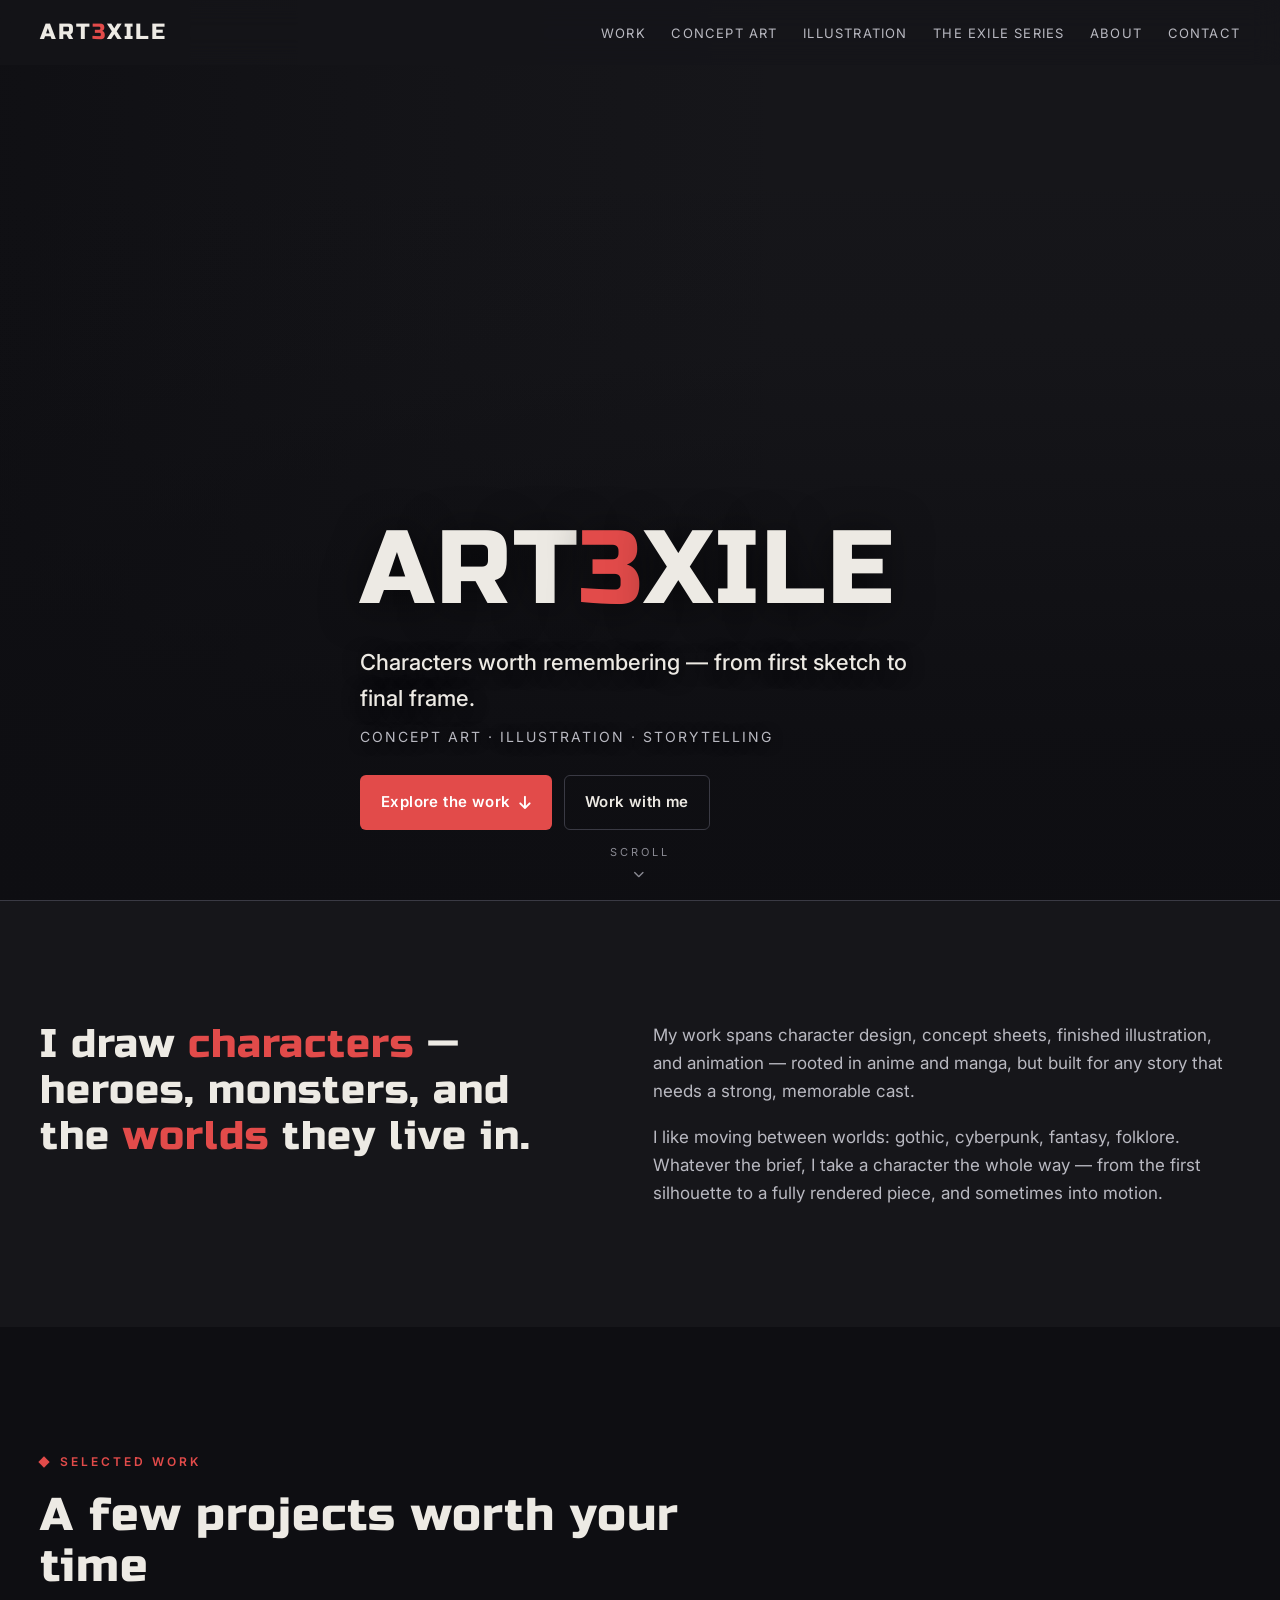
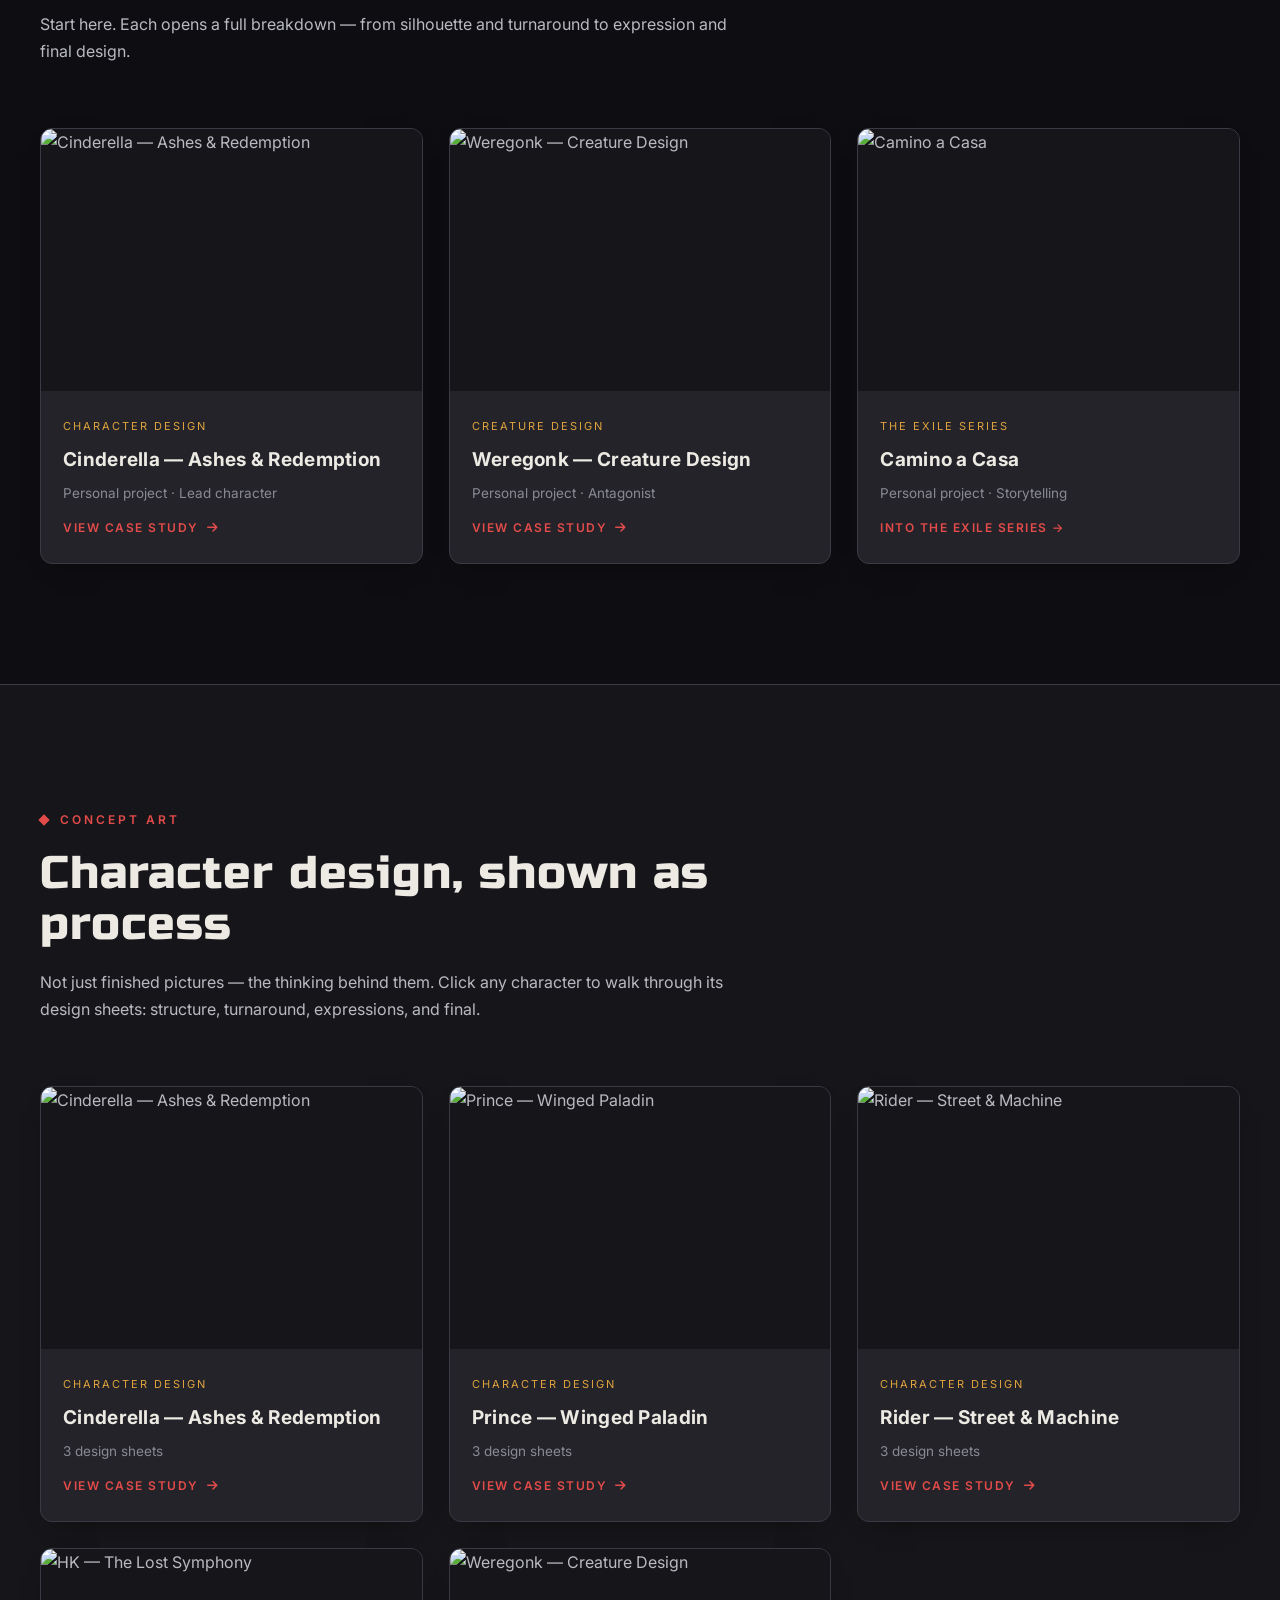
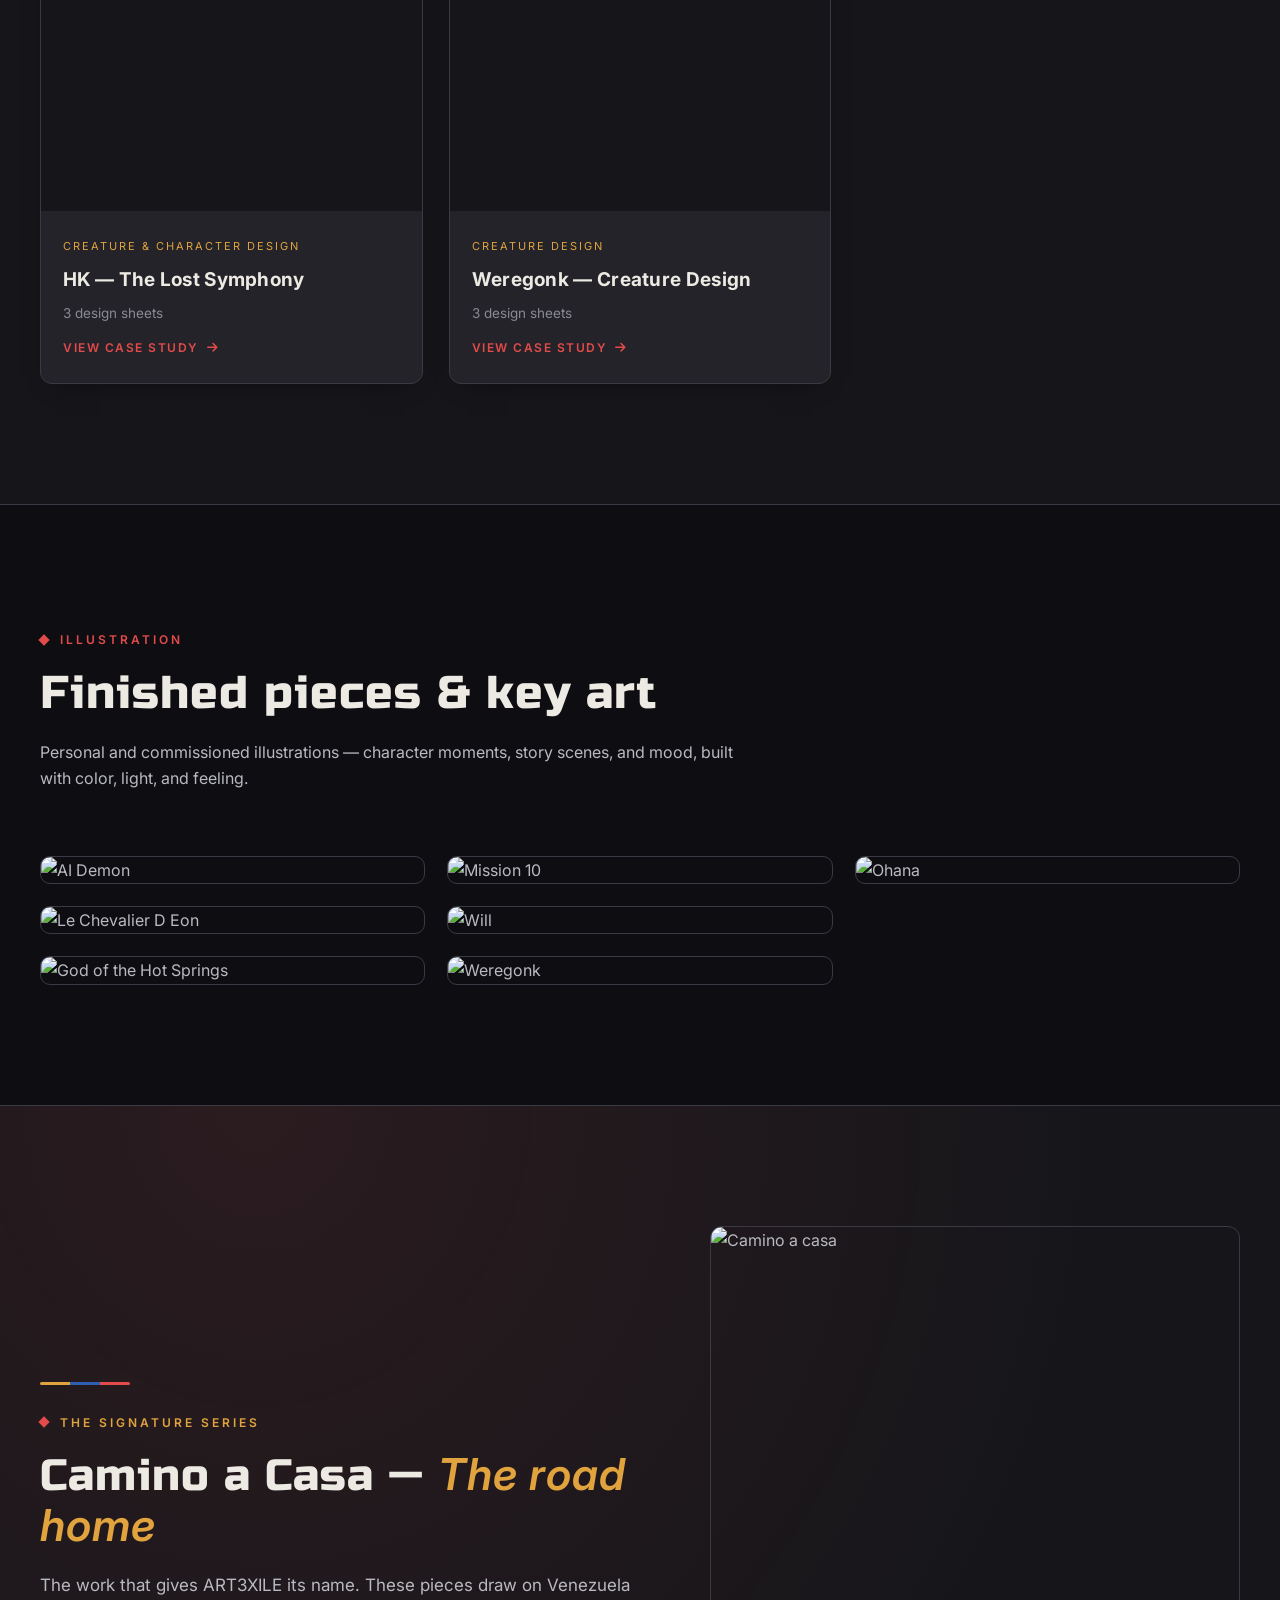
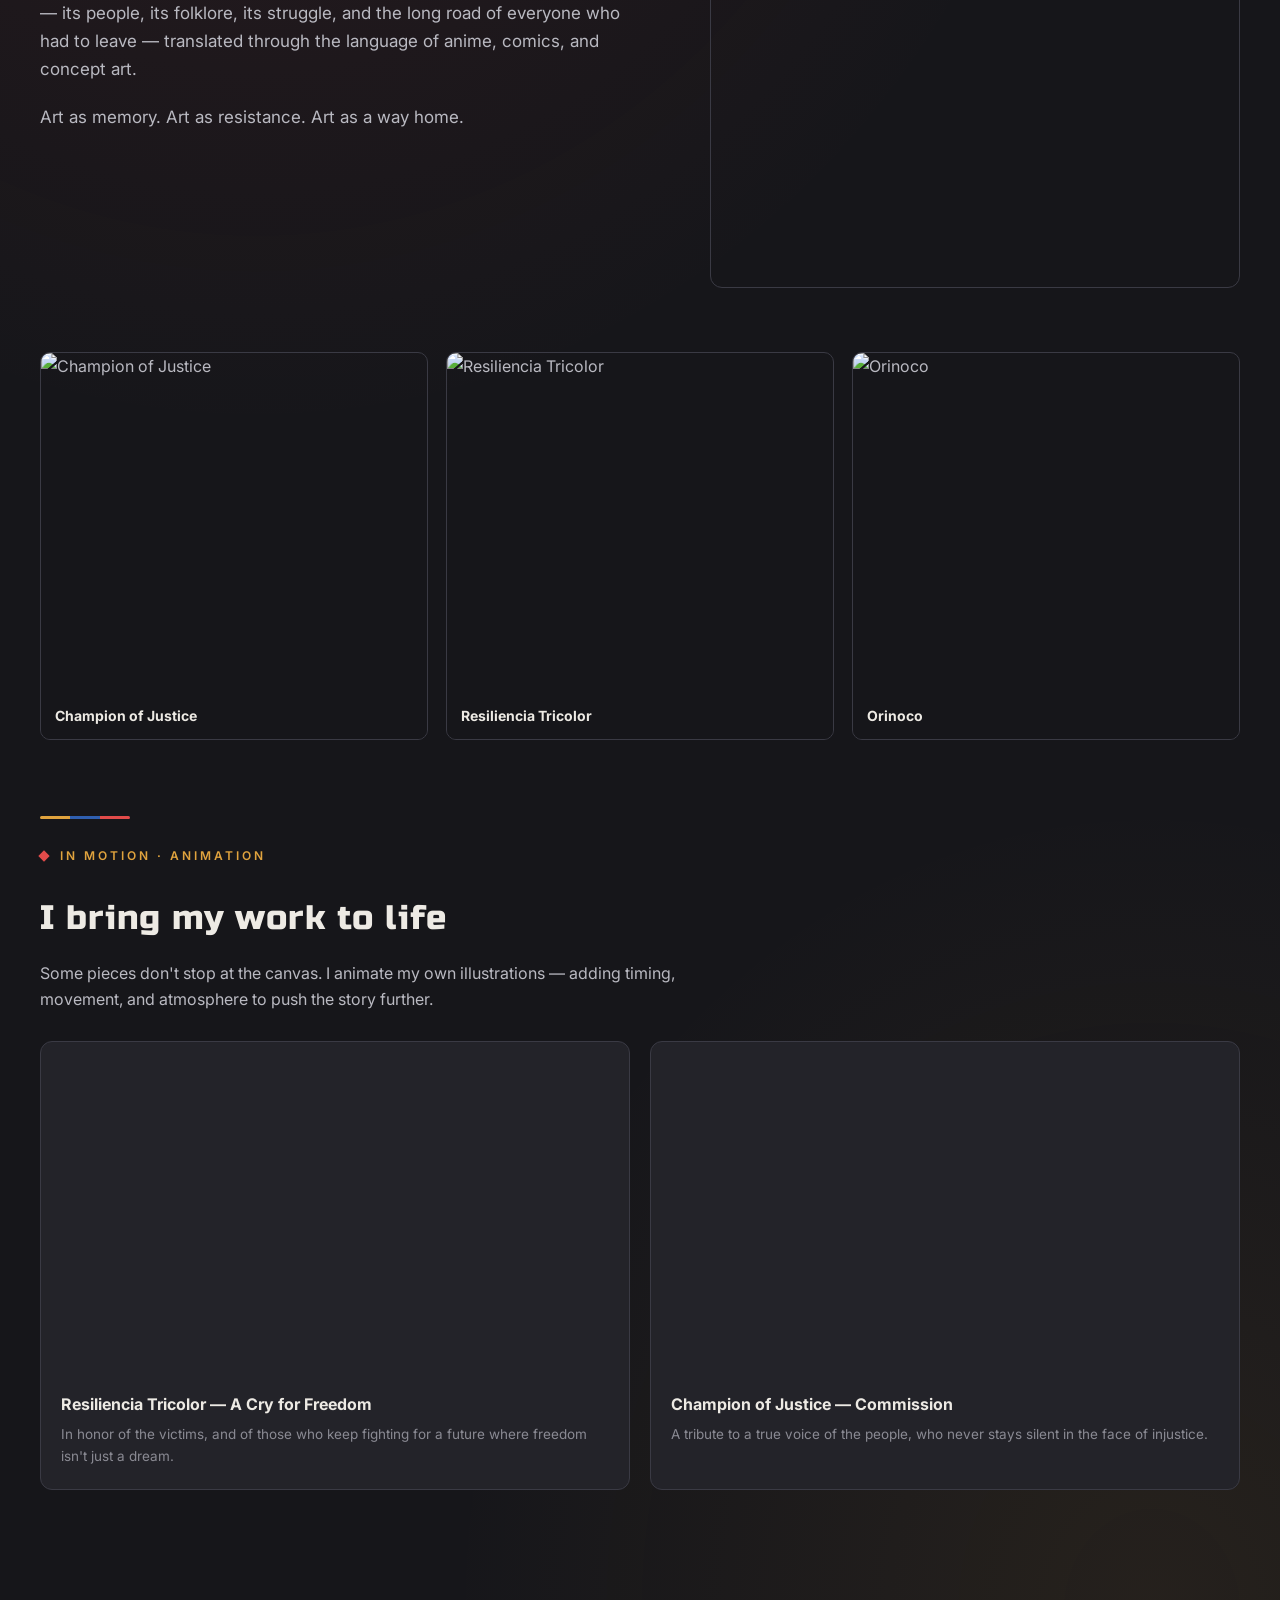
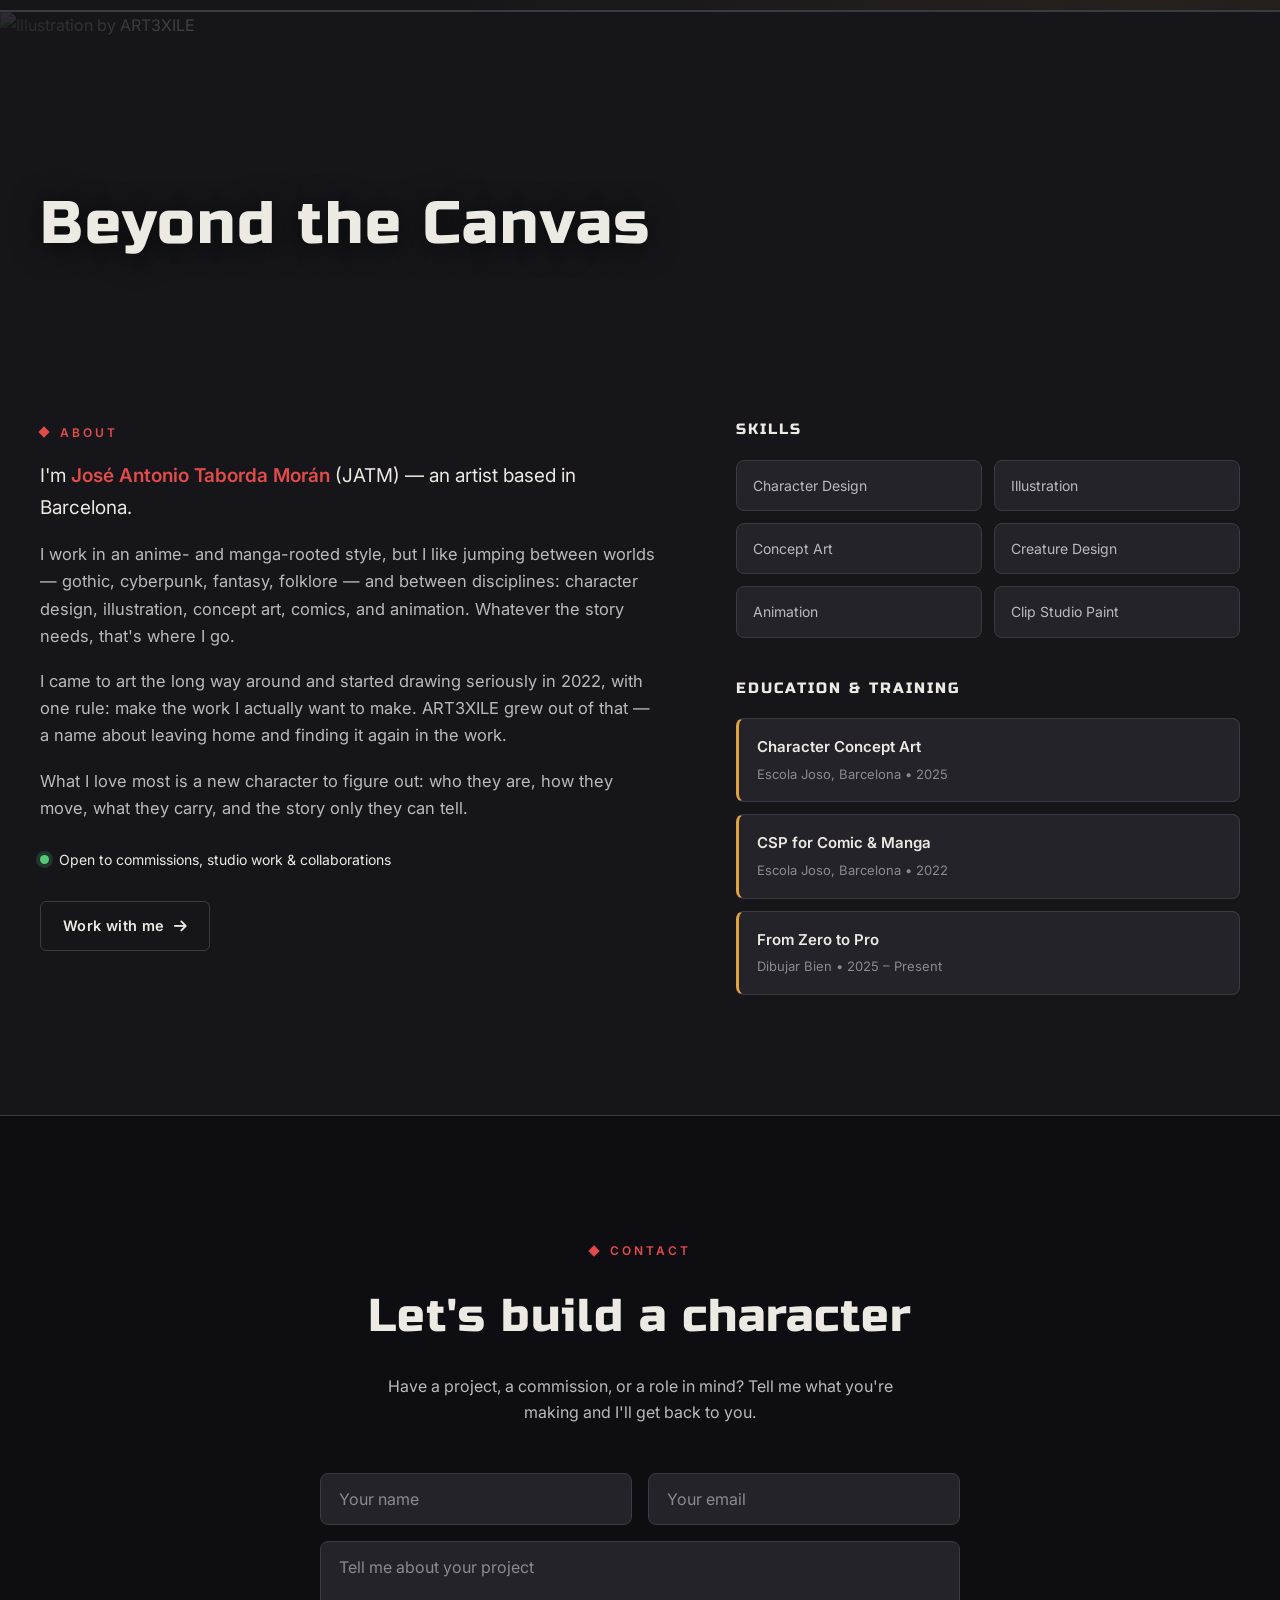
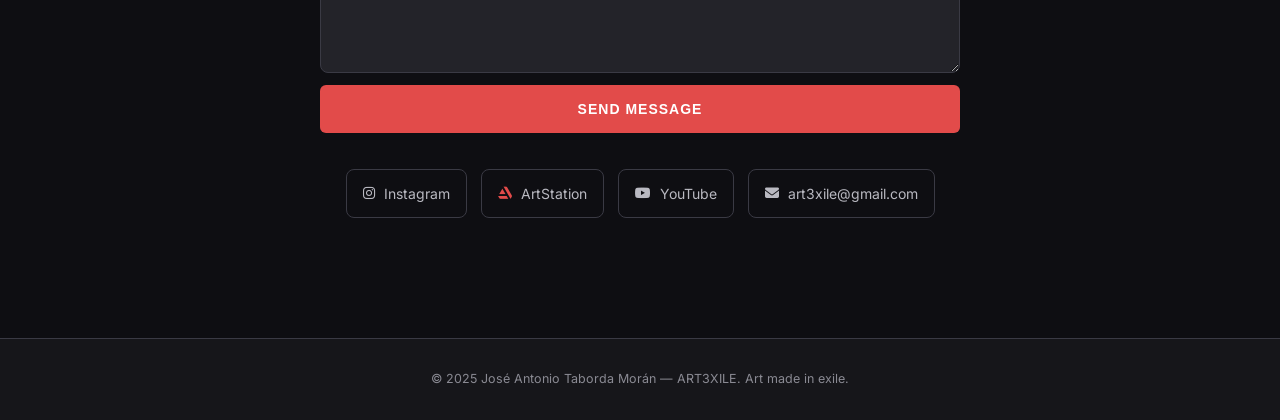
==== commit 98055a5a: "Update index.html Version mobil ajustada." ====
--- a/index.html
+++ b/index.html
@@ -384,12 +384,12 @@
         .contact-form input::placeholder, .contact-form textarea::placeholder { color: var(--muted); }
         .contact-form input:focus, .contact-form textarea:focus { outline: none; border-color: var(--exilio); background: var(--surface-2); }
         .contact-form .btn-solid { width: 100%; justify-content: center; margin-top: 4px; padding: 15px; font-size: 14px; text-transform: uppercase; letter-spacing: 1px; }
-        .socials { display: flex; justify-content: center; gap: 14px; flex-wrap: wrap; margin-top: 8px; }
+        .socials { display: flex; justify-content: center; align-items: center; gap: 14px; flex-wrap: wrap; margin-top: 8px; }
         .socials a {
             display: inline-flex; align-items: center; justify-content: center; gap: 9px;
             text-decoration: none; font-size: 14px; color: var(--text);
             padding: 12px 16px; border: 1px solid var(--line); border-radius: 8px;
-            transition: .25s; flex: 1 1 140px; max-width: 100%; word-break: break-word;
+            transition: .25s; flex: 0 1 auto; white-space: nowrap;
         }
         .socials a:hover { color: var(--paper); border-color: var(--exilio); transform: translateY(-2px); }
         .socials a.art i { color: var(--exilio); }
@@ -539,10 +539,9 @@
     <header class="hero" id="top">
         <div class="wrap">
             <div class="hero-inner">
-                <span class="eyebrow">Character Designer &amp; Illustrator</span>
                 <h1>ART<b>3</b>XILE</h1>
-                <p class="tagline">Character design &amp; illustration, brought to life.</p>
-                <p class="sub">Concept Art • Creature Design • Animation</p>
+                <p class="tagline">Characters worth remembering — from first sketch to final frame.</p>
+                <p class="sub">Concept art · Illustration · Storytelling</p>
                 <div class="hero-cta">
                     <a href="#work" class="btn btn-solid">Explore the work <i class="fas fa-arrow-down"></i></a>
                     <a href="#contact" class="btn btn-ghost">Work with me</a>
@@ -694,10 +693,10 @@
             </form>
 
             <div class="socials">
+                <a href="https://instagram.com/art3xile" target="_blank" rel="noopener"><i class="fab fa-instagram"></i> Instagram</a>
+                <a class="art" href="https://art3xile.artstation.com" target="_blank" rel="noopener"><i class="fab fa-artstation"></i> ArtStation</a>
+                <a href="https://youtube.com/@Art3xile" target="_blank" rel="noopener"><i class="fab fa-youtube"></i> YouTube</a>
                 <a href="mailto:art3xile@gmail.com"><i class="fas fa-envelope"></i> art3xile@gmail.com</a>
-                <a class="art" href="https://art3xile.artstation.com" target="_blank" rel="noopener"><i class="fab fa-artstation"></i> ArtStation</a>
-                <a href="https://instagram.com/art3xile" target="_blank" rel="noopener"><i class="fab fa-instagram"></i> Instagram</a>
-                <a href="https://youtube.com/@Art3xile" target="_blank" rel="noopener"><i class="fab fa-youtube"></i> YouTube</a>
             </div>
         </div>
     </section>
@@ -778,7 +777,7 @@
         },
         {
             id: 'guardians',
-            title: 'Radia & Flamor — Royal Guardians',
+            title: 'HK — The Lost Symphony',
             kicker: 'Creature & Character Design',
             role: 'Personal project · Guardian set',
             brief: 'A set of insectoid guardians with distinct elemental identities and personalities. Each carries its own shape language, palette, and short character bio — designed to read as a family yet never be confused for one another.',
@@ -1023,2598 +1022,4 @@
     document.querySelectorAll('.reveal').forEach(el => io.observe(el));
     </script>
 </body>
-</html>            --text:       #B9B9C1;   /* body text */
-            --muted:      #8A8A93;   /* captions / meta */
-
-            --maxw: 1320px;
-            --ease: cubic-bezier(0.22, 1, 0.36, 1);
-        }
-
-        * { margin: 0; padding: 0; box-sizing: border-box; }
-        html { scroll-behavior: smooth; }
-
-        body {
-            font-family: 'Inter', sans-serif;
-            background: var(--tinta);
-            color: var(--text);
-            line-height: 1.65;
-            -webkit-font-smoothing: antialiased;
-            overflow-x: hidden;
-        }
-
-        h1, h2, h3, .display { font-family: 'Russo One', sans-serif; font-weight: 400; }
-
-        a { color: inherit; }
-        img { display: block; }
-
-        ::selection { background: var(--exilio); color: #fff; }
-
-        /* Visible keyboard focus */
-        a:focus-visible, button:focus-visible, input:focus-visible, textarea:focus-visible {
-            outline: 2px solid var(--oro);
-            outline-offset: 3px;
-        }
-
-        /* ============ SHARED LAYOUT ============ */
-        .wrap { max-width: var(--maxw); margin: 0 auto; padding: 0 40px; }
-
-        .eyebrow {
-            font-family: 'Inter', sans-serif;
-            font-size: 12px;
-            font-weight: 600;
-            letter-spacing: 3px;
-            text-transform: uppercase;
-            color: var(--exilio);
-            display: inline-flex;
-            align-items: center;
-            gap: 12px;
-            margin-bottom: 18px;
-        }
-        .eyebrow::before {
-            content: '';
-            width: 8px; height: 8px;
-            background: var(--exilio);
-            transform: rotate(45deg);   /* diamond — brand connective device */
-            display: inline-block;
-        }
-
-        .section { padding: 120px 0; }
-        .section-head { max-width: 720px; margin-bottom: 64px; }
-        .section-head.center { margin-left: auto; margin-right: auto; text-align: center; }
-        .section-head.center .eyebrow { justify-content: center; }
-        .section-head h2 {
-            font-size: clamp(30px, 4vw, 46px);
-            color: var(--paper);
-            line-height: 1.1;
-            letter-spacing: 1px;
-        }
-        .section-head p { margin-top: 20px; font-size: 16px; color: var(--text); }
-
-        /* per-section backgrounds — each section reads as its own room */
-        .statement { background: var(--tinta); }
-        #work { background: var(--band); }
-        #concept { background: var(--tinta); }
-        #illustration { background: var(--band); }
-
-        /* ============ NAV ============ */
-        nav {
-            position: fixed; top: 0; left: 0; right: 0; z-index: 1000;
-            background: rgba(22,22,26,0.72);
-            backdrop-filter: blur(14px);
-            border-bottom: 1px solid transparent;
-            transition: border-color .3s, background .3s;
-        }
-        nav.scrolled { border-bottom-color: var(--line); background: rgba(22,22,26,0.92); }
-        nav .bar {
-            max-width: var(--maxw); margin: 0 auto; padding: 18px 40px;
-            display: flex; align-items: center; justify-content: space-between;
-        }
-        .logo {
-            font-family: 'Russo One', sans-serif;
-            font-size: 22px; letter-spacing: 2px; color: var(--paper);
-            text-decoration: none; z-index: 1001;
-        }
-        .logo b { color: var(--exilio); font-weight: 400; }
-        .nav-right { display: flex; align-items: center; gap: 38px; }
-        .menu { display: flex; gap: 30px; list-style: none; }
-        .menu a {
-            font-size: 13px; letter-spacing: 1.2px; text-transform: uppercase;
-            color: var(--text); text-decoration: none; padding: 6px 0; position: relative;
-            transition: color .25s;
-        }
-        .menu a::after {
-            content:''; position:absolute; left:0; bottom:0; height:2px; width:0;
-            background: var(--exilio); transition: width .3s var(--ease);
-        }
-        .menu a:hover, .menu a.active { color: var(--paper); }
-        .menu a:hover::after, .menu a.active::after { width: 100%; }
-
-        .btn {
-            display: inline-flex; align-items: center; gap: 9px;
-            font-size: 14.5px; font-weight: 600; letter-spacing: .4px;
-            padding: 12px 22px; border-radius: 6px; text-decoration: none;
-            transition: transform .25s var(--ease), background .25s, color .25s, border-color .25s;
-            cursor: pointer; border: 1px solid transparent;
-        }
-        .btn-solid { background: var(--exilio); color: #fff; }
-        .btn-solid:hover { background: var(--exilio-dim); transform: translateY(-2px); }
-        .btn-ghost { border-color: var(--line); color: var(--paper); background: transparent; }
-        .btn-ghost:hover { border-color: var(--exilio); color: var(--exilio); transform: translateY(-2px); }
-
-        .menu-toggle { display: none; flex-direction: column; gap: 5px; cursor: pointer; z-index: 1001; background:none; border:none; padding:4px; }
-        .menu-toggle span { width: 26px; height: 2px; background: var(--paper); transition: .3s; }
-        .menu-toggle.active span:nth-child(1){ transform: translateY(7px) rotate(45deg); }
-        .menu-toggle.active span:nth-child(2){ opacity: 0; }
-        .menu-toggle.active span:nth-child(3){ transform: translateY(-7px) rotate(-45deg); }
-
-        /* ============ HERO ============ */
-        .hero {
-            min-height: 100vh; position: relative;
-            display: flex; align-items: flex-end;
-            background: url('https://cdna.artstation.com/p/assets/images/images/095/886/172/large/art3xile-last-prj0-6.jpg') center top / cover no-repeat;
-        }
-        /* Gradient weighted to the bottom-left (the dark archway), so the figure + candle stay visible */
-        /* Strong gradient at the bottom-left (where the text sits) keeps copy readable;
-           the figure, candle and upper-right stay bright so the art still reads. */
-        .hero::before {
-            content:''; position: absolute; inset: 0;
-            background:
-                linear-gradient(to top, rgba(14,14,18,0.97) 0%, rgba(14,14,18,0.9) 18%, rgba(14,14,18,0.55) 38%, rgba(14,14,18,0.15) 60%, transparent 82%),
-                linear-gradient(to right, rgba(14,14,18,0.78) 0%, rgba(14,14,18,0.25) 36%, transparent 62%);
-        }
-        .hero-inner { position: relative; z-index: 1; padding: 0 0 70px; max-width: 720px; }
-        .hero .eyebrow {
-            color: var(--oro);
-            background: rgba(16, 16, 18, 0.326);
-            padding: 3px 6px;
-            border-radius: 3px;
-            text-shadow: 0 1px 2px rgba(0,0,0,0.2);
-        }
-        .hero .eyebrow::before { background: var(--oro); }
-        .hero h1 {
-            font-size: clamp(48px, 8vw, 104px);
-            line-height: .95; color: var(--paper); letter-spacing: 2px;
-            text-shadow: 0 4px 40px rgba(0,0,0,.6);
-        }
-        .hero h1 b { color: var(--exilio); font-weight: 400; }
-        .hero .tagline {
-            margin-top: 22px; font-size: clamp(17px, 2.2vw, 22px);
-            color: var(--paper); font-weight: 500; max-width: 560px;
-            text-shadow: 0 2px 18px rgba(0,0,0,.7);
-        }
-        .hero .sub {
-            margin-top: 10px; font-size: 14px; letter-spacing: 2px; text-transform: uppercase;
-            color: var(--text); text-shadow: 0 2px 12px rgba(0,0,0,.8);
-        }
-        .hero-cta { margin-top: 36px; display: flex; gap: 14px; flex-wrap: wrap; }
-        .hero-cta .btn { font-size: 16px; padding: 14px 28px; }
-        .scroll-hint {
-            position: absolute; bottom: 30px; left: 50%; transform: translateX(-50%);
-            color: var(--muted); font-size: 11px; letter-spacing: 3px; text-transform: uppercase;
-            z-index: 1; display: flex; flex-direction: column; align-items: center; gap: 8px;
-        }
-        .scroll-hint i { animation: bob 1.8s infinite; }
-        @keyframes bob { 0%,100%{ transform: translateY(0);} 50%{ transform: translateY(6px);} }
-
-        /* ============ STATEMENT ============ */
-        .statement { border-top: 1px solid var(--line); }
-        .statement .wrap { display: grid; grid-template-columns: 1fr 1.1fr; gap: 80px; align-items: start; }
-        .statement h2 { font-size: clamp(26px, 3.2vw, 40px); color: var(--paper); line-height: 1.15; letter-spacing: 1px; }
-        .statement h2 .hl { color: var(--exilio); }
-        .statement p { font-size: 17px; color: var(--text); }
-        .statement p + p { margin-top: 18px; }
-
-        /* ============ CARD GRID (featured + concept projects) ============ */
-        .grid { display: grid; gap: 26px; }
-        .grid-3 { grid-template-columns: repeat(3, 1fr); }
-
-        .card {
-            position: relative; border-radius: 12px; overflow: hidden;
-            background: var(--surface); border: 1px solid var(--line);
-            box-shadow: 0 10px 26px -18px rgba(0,0,0,.85);
-            cursor: pointer; transition: transform .4s var(--ease), border-color .3s, box-shadow .4s;
-        }
-        .card:hover { transform: translateY(-6px); border-color: var(--exilio); box-shadow: 0 24px 50px -20px rgba(0,0,0,.8); }
-        .card .thumb { aspect-ratio: 16 / 11; overflow: hidden; background: var(--tinta); }
-        .card .thumb img { width: 100%; height: 100%; object-fit: cover; transition: transform .6s var(--ease); }
-        .card:hover .thumb img { transform: scale(1.06); }
-        .card .meta { padding: 20px 22px 24px; }
-        .card .meta .kicker { font-size: 11px; letter-spacing: 2px; text-transform: uppercase; color: var(--oro); }
-        .card .meta h3 { font-family:'Inter',sans-serif; font-weight: 700; font-size: 19px; color: var(--paper); margin-top: 7px; letter-spacing:.3px; }
-        .card .meta p { font-size: 13.5px; color: var(--muted); margin-top: 6px; }
-        .card .meta .view { margin-top: 14px; font-size: 12px; font-weight: 600; letter-spacing: 1.5px; text-transform: uppercase; color: var(--exilio); display: inline-flex; align-items: center; gap: 8px; transition: gap .25s; }
-        .card:hover .meta .view { gap: 14px; }
-
-        /* ============ ILLUSTRATION MASONRY ============ */
-        .masonry { column-count: 3; column-gap: 22px; }
-        .ill {
-            break-inside: avoid; margin-bottom: 22px; position: relative;
-            border-radius: 10px; overflow: hidden; cursor: pointer; display: block;
-            border: 1px solid var(--line); transition: border-color .3s;
-        }
-        .ill img { width: 100%; height: auto; transition: transform .5s var(--ease); }
-        .ill:hover { border-color: var(--exilio); }
-        .ill:hover img { transform: scale(1.04); }
-        .ill .cap {
-            position: absolute; inset: auto 0 0 0; padding: 36px 16px 14px;
-            background: linear-gradient(to top, rgba(22,22,26,.95), transparent);
-            opacity: 0; transform: translateY(8px); transition: .35s var(--ease);
-        }
-        .ill:hover .cap { opacity: 1; transform: translateY(0); }
-        .ill .cap b { display:block; color: var(--paper); font-size: 15px; font-weight: 600; }
-        .ill .cap span { font-size: 12px; color: var(--oro); letter-spacing: 1px; }
-
-        /* ============ SIGNATURE SERIES (the bold moment) ============ */
-        #exile {
-            position: relative;
-            background:
-                radial-gradient(120% 80% at 20% 0%, rgba(226,75,74,.10), transparent 55%),
-                radial-gradient(100% 70% at 90% 100%, rgba(224,163,62,.08), transparent 55%),
-                var(--tinta);
-            border-top: 1px solid var(--line);
-            border-bottom: 1px solid var(--line);
-            overflow: hidden;
-        }
-        /* tricolor seam — Venezuelan flag, muted into the theme */
-        .seam { display: flex; height: 3px; width: 90px; border-radius: 2px; overflow: hidden; margin-bottom: 22px; }
-        .seam i { flex: 1; }
-        .seam i:nth-child(1){ background: var(--oro); }
-        .seam i:nth-child(2){ background: #2f5fb0; }
-        .seam i:nth-child(3){ background: var(--exilio); }
-        .center .seam { margin-left: auto; margin-right: auto; }
-
-        .exile-lead { display: grid; grid-template-columns: 1.15fr 1fr; gap: 60px; align-items: center; margin-bottom: 64px; }
-        .exile-lead .copy h2 { font-size: clamp(28px, 3.6vw, 44px); color: var(--paper); line-height: 1.1; letter-spacing: 1px; }
-        .exile-lead .copy h2 em { color: var(--oro); font-style: italic; font-family: 'Inter', serif; font-weight: 600; }
-        .exile-lead .copy p { margin-top: 20px; font-size: 17px; color: var(--text); }
-        .exile-lead .hero-art { border-radius: 12px; overflow: hidden; border: 1px solid var(--line); cursor: pointer; }
-        .exile-lead .hero-art img { width: 100%; height: 100%; object-fit: cover; aspect-ratio: 4/5; transition: transform .6s var(--ease); }
-        .exile-lead .hero-art:hover img { transform: scale(1.04); }
-
-        .exile-grid { display: grid; grid-template-columns: repeat(3,1fr); gap: 22px; }
-        .exile-tile { border-radius: 10px; overflow: hidden; border: 1px solid var(--line); cursor: pointer; position: relative; transition: border-color .3s; }
-        .exile-tile img { width: 100%; height: 100%; object-fit: cover; aspect-ratio: 1/1; transition: transform .5s var(--ease); }
-        .exile-tile:hover { border-color: var(--oro); }
-        .exile-tile:hover img { transform: scale(1.05); }
-        .exile-tile .cap { position:absolute; inset:auto 0 0 0; padding: 30px 14px 12px; background: linear-gradient(to top, rgba(22,22,26,.95), transparent); }
-        .exile-tile .cap b { display:block; color: var(--paper); font-size: 14px; }
-
-        /* clips */
-        .anim-head { margin: 76px 0 6px; max-width: 660px; }
-        .anim-head .anim-title { font-size: clamp(24px, 3vw, 34px); color: var(--paper); letter-spacing: 1px; margin-top: 6px; }
-        .anim-head .anim-sub { margin-top: 14px; font-size: 16px; color: var(--text); }
-        .clips { margin-top: 28px; display: grid; grid-template-columns: repeat(2,1fr); gap: 26px; }
-        .clip { border-radius: 12px; overflow: hidden; background: var(--surface); border: 1px solid var(--line); transition: transform .35s var(--ease), border-color .3s; }
-        .clip:hover { transform: translateY(-4px); border-color: var(--exilio); }
-        .clip .frame { position: relative; padding-bottom: 56.25%; height: 0; }
-        .clip .frame iframe { position: absolute; inset: 0; width: 100%; height: 100%; border: none; }
-        .clip .info { padding: 18px 20px 22px; }
-        .clip .info h3 { font-family:'Inter',sans-serif; font-weight: 700; font-size: 16px; color: var(--paper); }
-        .clip .info p { font-size: 13.5px; color: var(--muted); margin-top: 6px; }
-
-        /* ============ ABOUT ============ */
-        #about { background: var(--tinta); border-top: 1px solid var(--line); }
-        .about-banner { position: relative; width: 100%; height: 285px; overflow: hidden; }
-        .about-banner img { width: 100%; height: 100%; object-fit: cover; object-position: center 36%; }
-        .about-banner::after { content:''; position:absolute; inset:0; background: linear-gradient(to right, rgba(22,22,26,.9), rgba(22,22,26,.3) 55%, rgba(22,22,26,.65)); }
-        .about-banner-title { position: absolute; left: 0; right: 0; bottom: 34px; max-width: var(--maxw); margin: 0 auto; padding: 0 40px; font-size: clamp(34px, 5vw, 60px); color: var(--paper); letter-spacing: 2px; z-index: 1; text-shadow: 0 3px 30px rgba(0,0,0,.7); }
-        .about-grid { display: grid; grid-template-columns: 1.1fr .9fr; gap: 80px; align-items: start; }
-        .about-copy p { font-size: 16.5px; color: var(--text); }
-        .about-copy p + p { margin-top: 18px; }
-        .about-copy .lead { font-size: 19px; color: var(--paper); }
-        .about-copy .lead b { color: var(--exilio); font-weight: 600; }
-        .about-actions { margin-top: 30px; display: flex; gap: 14px; flex-wrap: wrap; }
-        .avail { margin-top: 26px; display: inline-flex; align-items: center; gap: 10px; font-size: 14px; color: var(--paper); }
-        .avail .dot { width: 9px; height: 9px; border-radius: 50%; background: #57c878; box-shadow: 0 0 0 4px rgba(87,200,120,.18); }
-
-        .panel-title { font-family:'Russo One',sans-serif; font-size: 15px; letter-spacing: 2px; text-transform: uppercase; color: var(--paper); margin-bottom: 18px; }
-        .panel-title:not(:first-child){ margin-top: 38px; }
-        .chips { display: grid; grid-template-columns: 1fr 1fr; gap: 12px; }
-        .chip { background: var(--surface); border: 1px solid var(--line); border-radius: 8px; padding: 13px 16px; font-size: 14px; color: var(--text); transition: .25s; }
-        .chip:hover { border-color: var(--exilio); color: var(--paper); }
-        .edu { display: grid; gap: 12px; }
-        .edu-item { background: var(--surface); border: 1px solid var(--line); border-radius: 8px; padding: 16px 18px; border-left: 3px solid var(--oro); }
-        .edu-item h4 { font-family:'Inter',sans-serif; font-size: 15px; color: var(--paper); font-weight: 600; }
-        .edu-item p { font-size: 13px; color: var(--muted); margin-top: 4px; }
-
-        /* ============ CONTACT ============ */
-        #contact { border-top: 1px solid var(--line); text-align: center; background: var(--band); }
-        .contact-wrap { max-width: 720px; margin: 0 auto; }
-        .contact-form { margin: 48px 0 36px; text-align: left; }
-        .form-row { display: grid; grid-template-columns: 1fr 1fr; gap: 16px; margin-bottom: 16px; }
-        .contact-form input, .contact-form textarea {
-            width: 100%; padding: 15px 18px; background: var(--surface);
-            border: 1px solid var(--line); border-radius: 8px; color: var(--paper);
-            font-size: 15px; font-family: 'Inter', sans-serif; transition: border-color .25s, background .25s;
-        }
-        .contact-form input::placeholder, .contact-form textarea::placeholder { color: var(--muted); }
-        .contact-form input:focus, .contact-form textarea:focus { outline: none; border-color: var(--exilio); background: var(--surface-2); }
-        .contact-form .btn-solid { width: 100%; justify-content: center; margin-top: 4px; padding: 15px; font-size: 14px; text-transform: uppercase; letter-spacing: 1px; }
-        .socials { display: flex; justify-content: center; gap: 14px; flex-wrap: wrap; margin-top: 8px; }
-        .socials a {
-            display: inline-flex; align-items: center; gap: 9px; text-decoration: none;
-            font-size: 14px; color: var(--text); padding: 11px 18px; border: 1px solid var(--line);
-            border-radius: 8px; transition: .25s;
-        }
-        .socials a:hover { color: var(--paper); border-color: var(--exilio); transform: translateY(-2px); }
-        .socials a.art i { color: var(--exilio); }
-
-        footer { border-top: 1px solid var(--line); padding: 30px 0; text-align: center; }
-        footer p { font-size: 12.5px; color: var(--muted); }
-
-        /* ============ LIGHTBOX ============ */
-        .lightbox { display: none; position: fixed; inset: 0; z-index: 9000; background: rgba(10,10,12,.96); justify-content: center; align-items: center; padding: 40px; }
-        .lightbox.open { display: flex; }
-        .lightbox img { max-width: 92%; max-height: 82vh; object-fit: contain; border-radius: 6px; }
-        .lb-cap { position: absolute; bottom: 28px; left: 0; right: 0; text-align: center; color: var(--paper); font-size: 15px; letter-spacing: .5px; }
-        .lb-cap span { color: var(--oro); display: block; font-size: 12px; letter-spacing: 2px; text-transform: uppercase; margin-bottom: 4px; }
-        .lb-close { position: absolute; top: 24px; right: 32px; font-size: 30px; color: var(--paper); cursor: pointer; background:none; border:none; }
-        .lb-nav { position: absolute; top: 50%; transform: translateY(-50%); font-size: 38px; color: var(--paper); cursor: pointer; background:none; border:none; padding: 16px; transition: color .25s; }
-        .lb-nav:hover { color: var(--exilio); }
-        .lb-prev { left: 18px; } .lb-next { right: 18px; }
-
-        /* ============ PROJECT VIEWER (case study) ============ */
-        .project-view { display: none; position: fixed; inset: 0; z-index: 9500; background: var(--tinta); overflow-y: auto; }
-        .project-view.open { display: block; }
-        .pv-bar { position: sticky; top: 0; z-index: 5; display: flex; justify-content: space-between; align-items: center; padding: 18px 40px; background: rgba(22,22,26,.9); backdrop-filter: blur(12px); border-bottom: 1px solid var(--line); }
-        .pv-bar .logo { font-size: 18px; }
-        .pv-close { background: none; border: 1px solid var(--line); color: var(--paper); border-radius: 6px; padding: 9px 16px; font-size: 13px; cursor: pointer; display: inline-flex; gap: 8px; align-items: center; transition: .25s; font-family:'Inter',sans-serif; }
-        .pv-close:hover { border-color: var(--exilio); color: var(--exilio); }
-        .pv-body { max-width: 1100px; margin: 0 auto; padding: 70px 40px 110px; }
-        .pv-head { max-width: 760px; margin-bottom: 56px; }
-        .pv-head .kicker { font-size: 12px; letter-spacing: 3px; text-transform: uppercase; color: var(--oro); }
-        .pv-head h2 { font-size: clamp(34px, 5vw, 56px); color: var(--paper); margin: 12px 0 6px; letter-spacing: 1px; }
-        .pv-head .role { font-size: 14px; color: var(--muted); letter-spacing: 1px; }
-        .pv-head .brief { font-size: 18px; color: var(--text); margin-top: 24px; }
-        .pv-stage { display: grid; gap: 56px; }
-        .pv-step .step-label { display: flex; align-items: center; gap: 12px; font-size: 12px; letter-spacing: 2px; text-transform: uppercase; color: var(--exilio); margin-bottom: 16px; }
-        .pv-step .step-label::before { content:''; width: 7px; height: 7px; background: var(--exilio); transform: rotate(45deg); }
-        .pv-step img { width: 100%; height: auto; border-radius: 10px; border: 1px solid var(--line); }
-        .pv-foot { margin-top: 70px; padding-top: 36px; border-top: 1px solid var(--line); text-align: center; }
-        .pv-foot p { color: var(--muted); font-size: 14px; margin-bottom: 18px; }
-
-        /* ============ SCROLL REVEAL ============ */
-        .reveal { opacity: 0; transform: translateY(26px); transition: opacity .7s var(--ease), transform .7s var(--ease); }
-        .reveal.in { opacity: 1; transform: none; }
-
-        /* ============ RESPONSIVE ============ */
-        @media (max-width: 1024px) {
-            .wrap { padding: 0 30px; }
-            .grid-3, .exile-grid { grid-template-columns: repeat(2, 1fr); }
-            .masonry { column-count: 2; }
-            .statement .wrap, .about-grid, .exile-lead { grid-template-columns: 1fr; gap: 40px; }
-            .section { padding: 90px 0; }
-            .hero { background-attachment: scroll; }
-        }
-        @media (max-width: 768px) {
-            .wrap { padding: 0 20px; }
-            nav .bar { padding: 14px 20px; }
-            .menu-toggle { display: flex; }
-            .nav-right { gap: 0; }
-            .menu {
-                position: fixed; inset: 0 0 0 auto; width: 76%; height: 100vh;
-                background: rgba(22,22,26,.98); flex-direction: column; justify-content: center;
-                gap: 28px; transform: translateX(100%); transition: transform .35s var(--ease); padding: 80px 30px;
-            }
-            .menu.open { transform: translateX(0); }
-            .menu a { font-size: 16px; }
-            .nav-cta { display: none; }
-            .grid-3, .exile-grid, .clips, .masonry, .chips { grid-template-columns: 1fr; column-count: 1; }
-            .form-row { grid-template-columns: 1fr; }
-            .section { padding: 70px 0; }
-            .hero-inner { padding-bottom: 80px; }
-            .pv-bar, .pv-body { padding-left: 20px; padding-right: 20px; }
-        }
-        @media (prefers-reduced-motion: reduce) {
-            * { animation: none !important; transition: none !important; }
-            .reveal { opacity: 1; transform: none; }
-        }
-    </style>
-</head>
-<body>
-
-    <!-- ============ NAV ============ -->
-    <nav id="nav">
-        <div class="bar">
-            <a href="#top" class="logo">ART<b>3</b>XILE</a>
-            <div class="nav-right">
-                <ul class="menu" id="menu">
-                    <li><a href="#work" class="nav-link">Work</a></li>
-                    <li><a href="#concept" class="nav-link">Concept Art</a></li>
-                    <li><a href="#illustration" class="nav-link">Illustration</a></li>
-                    <li><a href="#exile" class="nav-link">The Exile Series</a></li>
-                    <li><a href="#about" class="nav-link">About</a></li>
-                    <li><a href="#contact" class="nav-link">Contact</a></li>
-                </ul>
-                <button class="menu-toggle" id="toggle" aria-label="Menu"><span></span><span></span><span></span></button>
-            </div>
-        </div>
-    </nav>
-
-    <!-- ============ HERO ============ -->
-    <header class="hero" id="top">
-        <div class="wrap">
-            <div class="hero-inner">
-                <span class="eyebrow">Character Designer &amp; Illustrator</span>
-                <h1>ART<b>3</b>XILE</h1>
-                <p class="tagline">Character design &amp; illustration, brought to life.</p>
-                <p class="sub">Concept Art • Creature Design • Animation</p>
-                <div class="hero-cta">
-                    <a href="#work" class="btn btn-solid">Explore the work <i class="fas fa-arrow-down"></i></a>
-                    <a href="#contact" class="btn btn-ghost">Work with me</a>
-                </div>
-            </div>
-        </div>
-        <div class="scroll-hint"><span>Scroll</span><i class="fas fa-chevron-down"></i></div>
-    </header>
-
-    <!-- ============ STATEMENT ============ -->
-    <section class="statement section">
-        <div class="wrap reveal">
-            <h2>I draw <span class="hl">characters</span> — heroes, monsters, and the <span class="hl">worlds</span> they live in.</h2>
-            <div>
-                <p>My work spans character design, concept sheets, finished illustration, and animation — rooted in anime and manga, but built for any story that needs a strong, memorable cast.</p>
-                <p>I like moving between worlds: gothic, cyberpunk, fantasy, folklore. Whatever the brief, I take a character the whole way — from the first silhouette to a fully rendered piece, and sometimes into motion.</p>
-            </div>
-        </div>
-    </section>
-
-    <!-- ============ FEATURED WORK ============ -->
-    <section class="section" id="work">
-        <div class="wrap">
-            <div class="section-head reveal">
-                <span class="eyebrow">Selected Work</span>
-                <h2>A few projects worth your time</h2>
-                <p>Start here. Each opens a full breakdown — from silhouette and turnaround to expression and final design.</p>
-            </div>
-            <div class="grid grid-3" id="featured-grid"></div>
-        </div>
-    </section>
-
-    <!-- ============ CONCEPT ART (projects) ============ -->
-    <section class="section" id="concept" style="border-top:1px solid var(--line);">
-        <div class="wrap">
-            <div class="section-head reveal">
-                <span class="eyebrow">Concept Art</span>
-                <h2>Character design, shown as process</h2>
-                <p>Not just finished pictures — the thinking behind them. Click any character to walk through its design sheets: structure, turnaround, expressions, and final.</p>
-            </div>
-            <div class="grid grid-3" id="concept-grid"></div>
-        </div>
-    </section>
-
-    <!-- ============ ILLUSTRATION ============ -->
-    <section class="section" id="illustration" style="border-top:1px solid var(--line);">
-        <div class="wrap">
-            <div class="section-head reveal">
-                <span class="eyebrow">Illustration</span>
-                <h2>Finished pieces &amp; key art</h2>
-                <p>Personal and commissioned illustrations — character moments, story scenes, and mood, built with color, light, and feeling.</p>
-            </div>
-            <div class="masonry" id="ill-grid"></div>
-        </div>
-    </section>
-
-    <!-- ============ SIGNATURE SERIES — THE EXILE SERIES ============ -->
-    <section class="section" id="exile">
-        <div class="wrap">
-            <div class="exile-lead reveal">
-                <div class="copy">
-                    <div class="seam"><i></i><i></i><i></i></div>
-                    <span class="eyebrow" style="color:var(--oro)">The Signature Series</span>
-                    <h2>Camino a Casa — <em>The road home</em></h2>
-                    <p>The work that gives ART3XILE its name. These pieces draw on Venezuela — its people, its folklore, its struggle, and the long road of everyone who had to leave — translated through the language of anime, comics, and concept art.</p>
-                    <p>Art as memory. Art as resistance. Art as a way home.</p>
-                </div>
-                <div class="exile-art-lead" id="exile-lead-art"></div>
-            </div>
-
-            <div class="exile-grid reveal" id="exile-grid"></div>
-
-            <!-- Animated pieces -->
-            <div class="anim-head reveal">
-                <div class="seam"><i></i><i></i><i></i></div>
-                <span class="eyebrow" style="color:var(--oro)">In Motion · Animation</span>
-                <h3 class="anim-title">I bring my work to life</h3>
-                <p class="anim-sub">Some pieces don't stop at the canvas. I animate my own illustrations — adding timing, movement, and atmosphere to push the story further.</p>
-            </div>
-            <div class="clips reveal">
-                <div class="clip">
-                    <div class="frame"><iframe src="https://player.vimeo.com/video/1160182785?title=0&byline=0&portrait=0" allow="fullscreen; picture-in-picture" allowfullscreen loading="lazy"></iframe></div>
-                    <div class="info"><h3>Resiliencia Tricolor — A Cry for Freedom</h3><p>In honor of the victims, and of those who keep fighting for a future where freedom isn't just a dream.</p></div>
-                </div>
-                <div class="clip">
-                    <div class="frame"><iframe src="https://player.vimeo.com/video/1160183080?title=0&byline=0&portrait=0" allow="fullscreen; picture-in-picture" allowfullscreen loading="lazy"></iframe></div>
-                    <div class="info"><h3>Champion of Justice — Commission</h3><p>A tribute to a true voice of the people, who never stays silent in the face of injustice.</p></div>
-                </div>
-            </div>
-        </div>
-    </section>
-
-    <!-- ============ ABOUT ============ -->
-    <section id="about">
-        <div class="about-banner">
-            <img src="https://cdnb.artstation.com/p/assets/images/images/095/886/063/large/art3xile-aidemon.jpg?1769771852" alt="Illustration by ART3XILE" loading="lazy">
-            <h2 class="about-banner-title">Beyond the Canvas</h2>
-        </div>
-        <div class="section">
-            <div class="wrap">
-                <div class="about-grid">
-                    <div class="about-copy reveal">
-                        <span class="eyebrow">About</span>
-                        <p class="lead">I'm <b>José Antonio Taborda Morán</b> (JATM) — an artist based in Barcelona.</p>
-                        <p>I work in an anime- and manga-rooted style, but I like jumping between worlds — gothic, cyberpunk, fantasy, folklore — and between disciplines: character design, illustration, concept art, comics, and animation. Whatever the story needs, that's where I go.</p>
-                        <p>I came to art the long way around and started drawing seriously in 2022, with one rule: make the work I actually want to make. ART3XILE grew out of that — a name about leaving home and finding it again in the work.</p>
-                        <p>What I love most is a new character to figure out: who they are, how they move, what they carry, and the story only they can tell.</p>
-                        <div class="avail"><span class="dot"></span> Open to commissions, studio work &amp; collaborations</div>
-                        <div class="about-actions">
-                            <a href="#contact" class="btn btn-ghost">Work with me <i class="fas fa-arrow-right"></i></a>
-                        </div>
-                    </div>
-                    <div class="about-side reveal">
-                        <div class="panel-title">Skills</div>
-                        <div class="chips">
-                            <div class="chip">Character Design</div>
-                            <div class="chip">Illustration</div>
-                            <div class="chip">Concept Art</div>
-                            <div class="chip">Creature Design</div>
-                            <div class="chip">Animation</div>
-                            <div class="chip">Clip Studio Paint</div>
-                        </div>
-                        <div class="panel-title">Education &amp; Training</div>
-                        <div class="edu">
-                            <div class="edu-item"><h4>Character Concept Art</h4><p>Escola Joso, Barcelona • 2025</p></div>
-                            <div class="edu-item"><h4>CSP for Comic &amp; Manga</h4><p>Escola Joso, Barcelona • 2022</p></div>
-                            <div class="edu-item"><h4>From Zero to Pro</h4><p>Dibujar Bien • 2025 – Present</p></div>
-                        </div>
-                    </div>
-                </div>
-            </div>
-        </div>
-    </section>
-
-    <!-- ============ CONTACT ============ -->
-    <section class="section" id="contact">
-        <div class="wrap contact-wrap reveal">
-            <span class="eyebrow" style="justify-content:center;">Contact</span>
-            <h2 style="font-size:clamp(30px,4vw,46px);color:var(--paper);letter-spacing:1px;">Let's build a character</h2>
-            <p style="max-width:560px;margin:18px auto 0;color:var(--text);">Have a project, a commission, or a role in mind? Tell me what you're making and I'll get back to you.</p>
-
-            <form class="contact-form" method="POST" action="https://formspree.io/f/xrelpbke">
-                <div class="form-row">
-                    <input type="text" name="name" placeholder="Your name" required>
-                    <input type="email" name="email" placeholder="Your email" required>
-                </div>
-                <textarea name="message" placeholder="Tell me about your project" rows="5" required></textarea>
-                <button type="submit" class="btn btn-solid">Send message</button>
-            </form>
-
-            <div class="socials">
-                <a href="mailto:art3xile@gmail.com"><i class="fas fa-envelope"></i> art3xile@gmail.com</a>
-                <a class="art" href="https://art3xile.artstation.com" target="_blank" rel="noopener"><i class="fab fa-artstation"></i> ArtStation</a>
-                <a href="https://instagram.com/art3xile" target="_blank" rel="noopener"><i class="fab fa-instagram"></i> Instagram</a>
-                <a href="https://youtube.com/@Art3xile" target="_blank" rel="noopener"><i class="fab fa-youtube"></i> YouTube</a>
-            </div>
-        </div>
-    </section>
-
-    <footer>
-        <p>© 2025 José Antonio Taborda Morán — ART3XILE. Art made in exile.</p>
-    </footer>
-
-    <!-- ============ LIGHTBOX ============ -->
-    <div class="lightbox" id="lightbox">
-        <button class="lb-close" onclick="closeLB()" aria-label="Close">&times;</button>
-        <button class="lb-nav lb-prev" onclick="stepLB(-1)" aria-label="Previous">‹</button>
-        <img id="lb-img" src="" alt="">
-        <div class="lb-cap" id="lb-cap"></div>
-        <button class="lb-nav lb-next" onclick="stepLB(1)" aria-label="Next">›</button>
-    </div>
-
-    <!-- ============ PROJECT VIEWER ============ -->
-    <div class="project-view" id="projectView">
-        <div class="pv-bar">
-            <span class="logo">ART<b>3</b>XILE</span>
-            <button class="pv-close" onclick="closeProject()"><i class="fas fa-arrow-left"></i> Back to portfolio</button>
-        </div>
-        <div class="pv-body" id="pv-body"></div>
-    </div>
-
-    <script src="https://player.vimeo.com/api/player.js"></script>
-    <script>
-    /* =========================================================
-       DATA
-       NOTE FOR JAT: image URLs are reused from your original site.
-       The character/sheet groupings are inferred from your filenames —
-       double-check each project's images and edit the "brief"/"role"/
-       step labels to match the real story of each design.
-    ========================================================= */
-
-    const STEP_LABELS = ['Design Sheet', 'Turnaround', 'Expressions & Detail', 'Final Design'];
-
-    const conceptProjects = [
-        {
-            id: 'cinderella',
-            title: 'Cinderella — Ashes & Redemption',
-            kicker: 'Character Design',
-            role: 'Personal project · Lead character',
-            brief: 'A fallen princess reforged as a warrior. The design had to read as royalty and survivor at once — regal silhouette, battle-worn armor, and a colour story built around ash, blood, and gold.',
-            cover: 'https://cdna.artstation.com/p/assets/images/images/090/548/748/large/art3xile-ficha-cen-001.jpg?1769727570',
-            images: [
-                'https://cdna.artstation.com/p/assets/images/images/090/548/748/large/art3xile-ficha-cen-001.jpg?1769727570',
-                'https://cdnb.artstation.com/p/assets/images/images/090/548/759/large/art3xile-ficha-cen-003.jpg?1754224309',
-                'https://cdna.artstation.com/p/assets/images/images/090/548/754/large/art3xile-ficha-cen-002.jpg?1754224297'
-            ]
-        },
-        {
-            id: 'prince',
-            title: 'Prince — Winged Paladin',
-            kicker: 'Character Design',
-            role: 'Personal project · Hero',
-            brief: 'A divine knight built on verticality and light. Explored armor language, weapon kit, and a silhouette that stays heroic from every angle of the turnaround.',
-            cover: 'https://cdna.artstation.com/p/assets/images/images/095/872/974/large/art3xile-ficha-pri-001.jpg?1769730756',
-            images: [
-                'https://cdna.artstation.com/p/assets/images/images/095/872/974/large/art3xile-ficha-pri-001.jpg?1769730756',
-                'https://cdna.artstation.com/p/assets/images/images/095/872/986/large/art3xile-ficha-pri-002.jpg?1769729599',
-                'https://cdna.artstation.com/p/assets/images/images/095/872/996/large/art3xile-ficha-pri-003.jpg?1769729609'
-            ]
-        },
-        {
-            id: 'rider',
-            title: 'Rider — Street & Machine',
-            kicker: 'Character Design',
-            role: 'Personal project · Protagonist',
-            brief: 'A modern young hero and his transforming mech-bike. Focus on contemporary streetwear, age progression, and a believable relationship between character and vehicle.',
-            cover: 'https://cdna.artstation.com/p/assets/images/images/095/873/036/large/art3xile-ficha-rid-001.jpg?1769730713',
-            images: [
-                'https://cdna.artstation.com/p/assets/images/images/095/873/036/large/art3xile-ficha-rid-001.jpg?1769730713',
-                'https://cdna.artstation.com/p/assets/images/images/095/873/040/large/art3xile-ficha-rid-002.jpg?1769729762',
-                'https://cdnb.artstation.com/p/assets/images/images/095/873/047/large/art3xile-ficha-rid-003.jpg?1769729771'
-            ]
-        },
-        {
-            id: 'guardians',
-            title: 'Radia & Flamor — Royal Guardians',
-            kicker: 'Creature & Character Design',
-            role: 'Personal project · Guardian set',
-            brief: 'A set of insectoid guardians with distinct elemental identities and personalities. Each carries its own shape language, palette, and short character bio — designed to read as a family yet never be confused for one another.',
-            cover: 'https://cdna.artstation.com/p/assets/images/images/095/871/192/large/art3xile-ilustracion2-6.jpg?1769725402',
-            images: [
-                'https://cdna.artstation.com/p/assets/images/images/095/871/192/large/art3xile-ilustracion2-6.jpg?1769725402',
-                'https://cdna.artstation.com/p/assets/images/images/095/871/198/large/art3xile-ilustracion2-7.jpg?1769725410',
-                'https://cdna.artstation.com/p/assets/images/images/095/871/186/large/art3xile-ilustracion2-5.jpg?1769725387'
-            ]
-        },
-        {
-            id: 'weregonk',
-            title: 'Weregonk — Creature Design',
-            kicker: 'Creature Design',
-            role: 'Personal project · Antagonist',
-            brief: 'A nightmare built for menace and readability. The pass moved from base structure to a sheet of reactions and finally a fully realized creature — keeping the silhouette terrifying at thumbnail scale.',
-            cover: 'https://cdna.artstation.com/p/assets/images/images/095/871/978/large/art3xile-weregonk2-1.jpg?1769727268',
-            images: [
-                'https://cdna.artstation.com/p/assets/images/images/095/871/978/large/art3xile-weregonk2-1.jpg?1769727268',
-                'https://cdnb.artstation.com/p/assets/images/images/095/871/991/large/art3xile-weregonk2-3.jpg?1769727278',
-                'https://cdna.artstation.com/p/assets/images/images/095/871/982/large/art3xile-weregonk2-2.jpg?1769727272'
-            ]
-        }
-    ];
-
-    /* Illustrations (non-cultural finished pieces) — strongest first */
-    const illustrations = [
-        { src:'https://cdnb.artstation.com/p/assets/images/images/095/886/063/large/art3xile-aidemon.jpg?1769771852', title:'AI Demon', tag:'Cyberpunk · Key art' },
-        { src:'https://cdna.artstation.com/p/assets/images/images/095/886/172/large/art3xile-last-prj0-6.jpg?1769772072', title:'Le Chevalier D Eon', tag:'Fan Art' },
-        { src:'https://cdna.artstation.com/p/assets/images/images/095/872/494/large/art3xile-sumo-dsarrollo9.jpg?1769728966', title:'God of the Hot Springs', tag:'Comic illustration' },
-        { src:'https://cdna.artstation.com/p/assets/images/images/095/886/372/large/art3xile-mission10-2.jpg?1769772623', title:'Mission 10', tag:'Scene illustration' },
-        { src:'https://cdnb.artstation.com/p/assets/images/images/095/885/335/large/art3xile-ilustracion4will1.jpg?1769770481', title:'Will', tag:'Portrait commission' },
-        { src:'https://cdnb.artstation.com/p/assets/images/images/095/871/893/large/art3xile-captura-de-pantalla-2025-10-07-024959.jpg?1769727015', title:'Weregonk', tag:'Character illustration' },
-        { src:'https://cdnb.artstation.com/p/assets/images/images/095/873/539/large/art3xile-lilo-eva2.jpg?1769731052', title:'Ohana', tag:'Commission · Fan art' }
-    ];
-
-    /* The Exile Series — cultural / Venezuelan work */
-    const exileLead = {src: 'https://cdnb.artstation.com/p/assets/images/images/099/801/885/medium/art3xile-horse.jpg?1781016922', title:'Camino a casa', tag:'Our hope' };
-    const exileWorks = [
-        { src:'https://cdnb.artstation.com/p/assets/images/images/095/884/947/large/art3xile-maracucho-r.jpg?1769769784', title:'Champion of Justice', tag:'Commission' },
-        { src:'https://cdna.artstation.com/p/assets/images/images/095/874/052/large/art3xile-vnz1.jpg?1769732768', title:'Resiliencia Tricolor', tag:'Tribute' },
-        { src:'https://cdna.artstation.com/p/assets/images/images/095/873/734/large/art3xile-orinoco15.jpg?1769731556', title:'Orinoco', tag:'Cultural tribute' }
-    ];
-
-    /* Featured = mix of best concept + best illustration + the niche piece */
-    const featured = [
-        { type:'project', id:'cinderella' },
-        { type:'project', id:'weregonk' },
-        { type:'link', href:'#exile', cover: exileLead.src, kicker:'The Exile Series', title:'Camino a Casa', role:'Personal project · Storytelling', pos:'center 32%', sub:'Into the Exile Series →' }
-    ];
-
-    /* =========================================================
-       BUILD LIGHTBOX POOL
-    ========================================================= */
-    let lightboxPool = [];
-    function registerLB(item){ lightboxPool.push(item); return lightboxPool.length - 1; }
-
-    /* =========================================================
-       RENDER: FEATURED
-    ========================================================= */
-    const featuredGrid = document.getElementById('featured-grid');
-    featured.forEach(f => {
-        const card = document.createElement('div');
-        card.className = 'card';
-        if (f.type === 'project') {
-            const p = conceptProjects.find(x => x.id === f.id);
-            card.innerHTML = `
-                <div class="thumb"><img src="${p.cover}" alt="${p.title}" loading="lazy"></div>
-                <div class="meta">
-                    <span class="kicker">${p.kicker}</span>
-                    <h3>${p.title}</h3>
-                    <p>${p.role}</p>
-                    <span class="view">View case study <i class="fas fa-arrow-right"></i></span>
-                </div>`;
-            card.onclick = () => openProject(p.id);
-        } else {
-            card.innerHTML = `
-                <div class="thumb"><img src="${f.cover}" alt="${f.title}" loading="lazy"${f.pos ? ` style="object-position:${f.pos}"` : ''}></div>
-                <div class="meta">
-                    <span class="kicker">${f.kicker}</span>
-                    <h3>${f.title}</h3>
-                    <p>${f.role || '&nbsp;'}</p>
-                    <span class="view">${f.sub}</span>
-                </div>`;
-            card.onclick = () => { document.querySelector(f.href).scrollIntoView({behavior:'smooth'}); };
-        }
-        featuredGrid.appendChild(card);
-    });
-
-    /* =========================================================
-       RENDER: CONCEPT PROJECTS
-    ========================================================= */
-    const conceptGrid = document.getElementById('concept-grid');
-    conceptProjects.forEach(p => {
-        const card = document.createElement('div');
-        card.className = 'card';
-        card.innerHTML = `
-            <div class="thumb"><img src="${p.cover}" alt="${p.title}" loading="lazy"></div>
-            <div class="meta">
-                <span class="kicker">${p.kicker}</span>
-                <h3>${p.title}</h3>
-                <p>${p.images.length} design sheets</p>
-                <span class="view">View case study <i class="fas fa-arrow-right"></i></span>
-            </div>`;
-        card.onclick = () => openProject(p.id);
-        conceptGrid.appendChild(card);
-    });
-
-    /* =========================================================
-       RENDER: ILLUSTRATIONS
-    ========================================================= */
-    const illGrid = document.getElementById('ill-grid');
-    illustrations.forEach(im => {
-        const idx = registerLB({ src: im.src, title: im.title, tag: im.tag });
-        const el = document.createElement('div');
-        el.className = 'ill';
-        el.innerHTML = `<img src="${im.src}" alt="${im.title}" loading="lazy">
-            <div class="cap"><span>${im.tag}</span><b>${im.title}</b></div>`;
-        el.onclick = () => openLB(idx);
-        illGrid.appendChild(el);
-    });
-
-    /* =========================================================
-       RENDER: EXILE SERIES
-    ========================================================= */
-    const leadIdx = registerLB({ src: exileLead.src, title: exileLead.title, tag: exileLead.tag });
-    const leadArt = document.getElementById('exile-lead-art');
-    leadArt.className = 'hero-art';
-    leadArt.innerHTML = `<img src="${exileLead.src}" alt="${exileLead.title}" loading="lazy">`;
-    leadArt.onclick = () => openLB(leadIdx);
-
-    const exileGrid = document.getElementById('exile-grid');
-    exileWorks.forEach(w => {
-        const idx = registerLB({ src: w.src, title: w.title, tag: w.tag });
-        const el = document.createElement('div');
-        el.className = 'exile-tile';
-        el.innerHTML = `<img src="${w.src}" alt="${w.title}" loading="lazy">
-            <div class="cap"><b>${w.title}</b></div>`;
-        el.onclick = () => openLB(idx);
-        exileGrid.appendChild(el);
-    });
-
-    /* =========================================================
-       LIGHTBOX LOGIC
-    ========================================================= */
-    let lbIndex = 0;
-    const lb = document.getElementById('lightbox');
-    function openLB(i){
-        lbIndex = i; renderLB();
-        lb.classList.add('open'); document.body.style.overflow = 'hidden';
-    }
-    function renderLB(){
-        const it = lightboxPool[lbIndex];
-        document.getElementById('lb-img').src = it.src;
-        document.getElementById('lb-img').alt = it.title;
-        document.getElementById('lb-cap').innerHTML = `<span>${it.tag||''}</span>${it.title||''}`;
-    }
-    function stepLB(d){
-        lbIndex = (lbIndex + d + lightboxPool.length) % lightboxPool.length;
-        renderLB();
-    }
-    function closeLB(){ lb.classList.remove('open'); document.body.style.overflow = ''; }
-    lb.addEventListener('click', e => { if (e.target === lb) closeLB(); });
-
-    /* =========================================================
-       PROJECT VIEWER LOGIC
-    ========================================================= */
-    const pv = document.getElementById('projectView');
-    const pvBody = document.getElementById('pv-body');
-    function openProject(id){
-        const p = conceptProjects.find(x => x.id === id);
-        let steps = p.images.map((src, i) => `
-            <div class="pv-step">
-                <div class="step-label">${STEP_LABELS[i] || 'Sheet ' + (i+1)}</div>
-                <img src="${src}" alt="${p.title} — ${STEP_LABELS[i]||''}" loading="lazy">
-            </div>`).join('');
-        pvBody.innerHTML = `
-            <div class="pv-head">
-                <span class="kicker">${p.kicker}</span>
-                <h2>${p.title}</h2>
-                <div class="role">${p.role}</div>
-                <p class="brief">${p.brief}</p>
-            </div>
-            <div class="pv-stage">${steps}</div>
-            <div class="pv-foot">
-                <p>Want to see this character in motion, or commission your own?</p>
-                <button class="btn btn-solid" onclick="closeProject(); setTimeout(()=>document.querySelector('#contact').scrollIntoView({behavior:'smooth'}),200);">Get in touch</button>
-            </div>`;
-        pv.classList.add('open'); pv.scrollTop = 0; document.body.style.overflow = 'hidden';
-    }
-    function closeProject(){ pv.classList.remove('open'); document.body.style.overflow = ''; }
-
-    /* =========================================================
-       KEYBOARD
-    ========================================================= */
-    document.addEventListener('keydown', e => {
-        if (lb.classList.contains('open')){
-            if (e.key === 'Escape') closeLB();
-            if (e.key === 'ArrowLeft') stepLB(-1);
-            if (e.key === 'ArrowRight') stepLB(1);
-        } else if (pv.classList.contains('open') && e.key === 'Escape'){
-            closeProject();
-        }
-    });
-
-    /* =========================================================
-       NAV: mobile toggle, scroll state, scrollspy
-    ========================================================= */
-    const toggle = document.getElementById('toggle');
-    const menu = document.getElementById('menu');
-    toggle.addEventListener('click', () => { toggle.classList.toggle('active'); menu.classList.toggle('open'); });
-    menu.querySelectorAll('a').forEach(a => a.addEventListener('click', () => { toggle.classList.remove('active'); menu.classList.remove('open'); }));
-
-    const navEl = document.getElementById('nav');
-    const links = document.querySelectorAll('.nav-link');
-    const secs = [...links].map(l => document.querySelector(l.getAttribute('href'))).filter(Boolean);
-    window.addEventListener('scroll', () => {
-        navEl.classList.toggle('scrolled', window.scrollY > 30);
-        let cur = '';
-        secs.forEach(s => { if (window.scrollY >= s.offsetTop - 140) cur = s.id; });
-        links.forEach(l => l.classList.toggle('active', l.getAttribute('href') === '#' + cur));
-    });
-
-    /* =========================================================
-       SCROLL REVEAL
-    ========================================================= */
-    const io = new IntersectionObserver((entries) => {
-        entries.forEach(en => { if (en.isIntersecting){ en.target.classList.add('in'); io.unobserve(en.target); } });
-    }, { threshold: 0.12 });
-    document.querySelectorAll('.reveal').forEach(el => io.observe(el));
-    </script>
-</body>
-</html>        /* Visible keyboard focus */
-        a:focus-visible, button:focus-visible, input:focus-visible, textarea:focus-visible {
-            outline: 2px solid var(--oro);
-            outline-offset: 3px;
-        }
-
-        /* ============ SHARED LAYOUT ============ */
-        .wrap { max-width: var(--maxw); margin: 0 auto; padding: 0 40px; }
-
-        .eyebrow {
-            font-family: 'Inter', sans-serif;
-            font-size: 12px;
-            font-weight: 600;
-            letter-spacing: 3px;
-            text-transform: uppercase;
-            color: var(--exilio);
-            display: inline-flex;
-            align-items: center;
-            gap: 12px;
-            margin-bottom: 18px;
-        }
-        .eyebrow::before {
-            content: '';
-            width: 8px; height: 8px;
-            background: var(--exilio);
-            transform: rotate(45deg);   /* diamond — brand connective device */
-            display: inline-block;
-        }
-
-        .section { padding: 120px 0; }
-        .section-head { max-width: 720px; margin-bottom: 64px; }
-        .section-head.center { margin-left: auto; margin-right: auto; text-align: center; }
-        .section-head.center .eyebrow { justify-content: center; }
-        .section-head h2 {
-            font-size: clamp(30px, 4vw, 46px);
-            color: var(--paper);
-            line-height: 1.1;
-            letter-spacing: 1px;
-        }
-        .section-head p { margin-top: 20px; font-size: 16px; color: var(--text); }
-
-        /* per-section backgrounds — each section reads as its own room */
-        .statement { background: var(--tinta); }
-        #work { background: var(--band); }
-        #concept { background: var(--tinta); }
-        #illustration { background: var(--band); }
-
-        /* ============ NAV ============ */
-        nav {
-            position: fixed; top: 0; left: 0; right: 0; z-index: 1000;
-            background: rgba(22,22,26,0.72);
-            backdrop-filter: blur(14px);
-            border-bottom: 1px solid transparent;
-            transition: border-color .3s, background .3s;
-        }
-        nav.scrolled { border-bottom-color: var(--line); background: rgba(22,22,26,0.92); }
-        nav .bar {
-            max-width: var(--maxw); margin: 0 auto; padding: 18px 40px;
-            display: flex; align-items: center; justify-content: space-between;
-        }
-        .logo {
-            font-family: 'Russo One', sans-serif;
-            font-size: 22px; letter-spacing: 2px; color: var(--paper);
-            text-decoration: none; z-index: 1001;
-        }
-        .logo b { color: var(--exilio); font-weight: 400; }
-        .nav-right { display: flex; align-items: center; gap: 38px; }
-        .menu { display: flex; gap: 30px; list-style: none; }
-        .menu a {
-            font-size: 13px; letter-spacing: 1.2px; text-transform: uppercase;
-            color: var(--text); text-decoration: none; padding: 6px 0; position: relative;
-            transition: color .25s;
-        }
-        .menu a::after {
-            content:''; position:absolute; left:0; bottom:0; height:2px; width:0;
-            background: var(--exilio); transition: width .3s var(--ease);
-        }
-        .menu a:hover, .menu a.active { color: var(--paper); }
-        .menu a:hover::after, .menu a.active::after { width: 100%; }
-
-        .btn {
-            display: inline-flex; align-items: center; gap: 9px;
-            font-size: 14.5px; font-weight: 600; letter-spacing: .4px;
-            padding: 12px 22px; border-radius: 6px; text-decoration: none;
-            transition: transform .25s var(--ease), background .25s, color .25s, border-color .25s;
-            cursor: pointer; border: 1px solid transparent;
-        }
-        .btn-solid { background: var(--exilio); color: #fff; }
-        .btn-solid:hover { background: var(--exilio-dim); transform: translateY(-2px); }
-        .btn-ghost { border-color: var(--line); color: var(--paper); background: transparent; }
-        .btn-ghost:hover { border-color: var(--exilio); color: var(--exilio); transform: translateY(-2px); }
-
-        .menu-toggle { display: none; flex-direction: column; gap: 5px; cursor: pointer; z-index: 1001; background:none; border:none; padding:4px; }
-        .menu-toggle span { width: 26px; height: 2px; background: var(--paper); transition: .3s; }
-        .menu-toggle.active span:nth-child(1){ transform: translateY(7px) rotate(45deg); }
-        .menu-toggle.active span:nth-child(2){ opacity: 0; }
-        .menu-toggle.active span:nth-child(3){ transform: translateY(-7px) rotate(-45deg); }
-
-        /* ============ HERO ============ */
-        .hero {
-            min-height: 100vh; position: relative;
-            display: flex; align-items: flex-end;
-            background: url('https://cdna.artstation.com/p/assets/images/images/095/886/172/large/art3xile-last-prj0-6.jpg') center top / cover no-repeat;
-        }
-        /* Gradient weighted to the bottom-left (the dark archway), so the figure + candle stay visible */
-        /* Strong gradient at the bottom-left (where the text sits) keeps copy readable;
-           the figure, candle and upper-right stay bright so the art still reads. */
-        .hero::before {
-            content:''; position: absolute; inset: 0;
-            background:
-                linear-gradient(to top, rgba(14,14,18,0.97) 0%, rgba(14,14,18,0.9) 18%, rgba(14,14,18,0.55) 38%, rgba(14,14,18,0.15) 60%, transparent 82%),
-                linear-gradient(to right, rgba(14,14,18,0.78) 0%, rgba(14,14,18,0.25) 36%, transparent 62%);
-        }
-        .hero-inner { position: relative; z-index: 1; padding: 0 0 70px; max-width: 720px; }
-        .hero .eyebrow {
-            color: var(--oro);
-            background: rgba(14,14,18,0.55);
-            padding: 6px 12px;
-            border-radius: 5px;
-            text-shadow: 0 1px 6px rgba(0,0,0,0.8);
-        }
-        .hero .eyebrow::before { background: var(--oro); }
-        .hero h1 {
-            font-size: clamp(48px, 8vw, 104px);
-            line-height: .95; color: var(--paper); letter-spacing: 2px;
-            text-shadow: 0 4px 40px rgba(0,0,0,.6);
-        }
-        .hero h1 b { color: var(--exilio); font-weight: 400; }
-        .hero .tagline {
-            margin-top: 22px; font-size: clamp(17px, 2.2vw, 22px);
-            color: var(--paper); font-weight: 500; max-width: 560px;
-            text-shadow: 0 2px 18px rgba(0,0,0,.7);
-        }
-        .hero .sub {
-            margin-top: 10px; font-size: 14px; letter-spacing: 2px; text-transform: uppercase;
-            color: var(--text); text-shadow: 0 2px 12px rgba(0,0,0,.8);
-        }
-        .hero-cta { margin-top: 36px; display: flex; gap: 14px; flex-wrap: wrap; }
-        .hero-cta .btn { font-size: 16px; padding: 14px 28px; }
-        .scroll-hint {
-            position: absolute; bottom: 30px; left: 50%; transform: translateX(-50%);
-            color: var(--muted); font-size: 11px; letter-spacing: 3px; text-transform: uppercase;
-            z-index: 1; display: flex; flex-direction: column; align-items: center; gap: 8px;
-        }
-        .scroll-hint i { animation: bob 1.8s infinite; }
-        @keyframes bob { 0%,100%{ transform: translateY(0);} 50%{ transform: translateY(6px);} }
-
-        /* ============ STATEMENT ============ */
-        .statement { border-top: 1px solid var(--line); }
-        .statement .wrap { display: grid; grid-template-columns: 1fr 1.1fr; gap: 80px; align-items: start; }
-        .statement h2 { font-size: clamp(26px, 3.2vw, 40px); color: var(--paper); line-height: 1.15; letter-spacing: 1px; }
-        .statement h2 .hl { color: var(--exilio); }
-        .statement p { font-size: 17px; color: var(--text); }
-        .statement p + p { margin-top: 18px; }
-
-        /* ============ CARD GRID (featured + concept projects) ============ */
-        .grid { display: grid; gap: 26px; }
-        .grid-3 { grid-template-columns: repeat(3, 1fr); }
-
-        .card {
-            position: relative; border-radius: 12px; overflow: hidden;
-            background: var(--surface); border: 1px solid var(--line);
-            box-shadow: 0 10px 26px -18px rgba(0,0,0,.85);
-            cursor: pointer; transition: transform .4s var(--ease), border-color .3s, box-shadow .4s;
-        }
-        .card:hover { transform: translateY(-6px); border-color: var(--exilio); box-shadow: 0 24px 50px -20px rgba(0,0,0,.8); }
-        .card .thumb { aspect-ratio: 16 / 11; overflow: hidden; background: var(--tinta); }
-        .card .thumb img { width: 100%; height: 100%; object-fit: cover; transition: transform .6s var(--ease); }
-        .card:hover .thumb img { transform: scale(1.06); }
-        .card .meta { padding: 20px 22px 24px; }
-        .card .meta .kicker { font-size: 11px; letter-spacing: 2px; text-transform: uppercase; color: var(--oro); }
-        .card .meta h3 { font-family:'Inter',sans-serif; font-weight: 700; font-size: 19px; color: var(--paper); margin-top: 7px; letter-spacing:.3px; }
-        .card .meta p { font-size: 13.5px; color: var(--muted); margin-top: 6px; }
-        .card .meta .view { margin-top: 14px; font-size: 12px; font-weight: 600; letter-spacing: 1.5px; text-transform: uppercase; color: var(--exilio); display: inline-flex; align-items: center; gap: 8px; transition: gap .25s; }
-        .card:hover .meta .view { gap: 14px; }
-
-        /* ============ ILLUSTRATION MASONRY ============ */
-        .masonry { column-count: 3; column-gap: 22px; }
-        .ill {
-            break-inside: avoid; margin-bottom: 22px; position: relative;
-            border-radius: 10px; overflow: hidden; cursor: pointer; display: block;
-            border: 1px solid var(--line); transition: border-color .3s;
-        }
-        .ill img { width: 100%; height: auto; transition: transform .5s var(--ease); }
-        .ill:hover { border-color: var(--exilio); }
-        .ill:hover img { transform: scale(1.04); }
-        .ill .cap {
-            position: absolute; inset: auto 0 0 0; padding: 36px 16px 14px;
-            background: linear-gradient(to top, rgba(22,22,26,.95), transparent);
-            opacity: 0; transform: translateY(8px); transition: .35s var(--ease);
-        }
-        .ill:hover .cap { opacity: 1; transform: translateY(0); }
-        .ill .cap b { display:block; color: var(--paper); font-size: 15px; font-weight: 600; }
-        .ill .cap span { font-size: 12px; color: var(--oro); letter-spacing: 1px; }
-
-        /* ============ SIGNATURE SERIES (the bold moment) ============ */
-        #exile {
-            position: relative;
-            background:
-                radial-gradient(120% 80% at 20% 0%, rgba(226,75,74,.10), transparent 55%),
-                radial-gradient(100% 70% at 90% 100%, rgba(224,163,62,.08), transparent 55%),
-                var(--tinta);
-            border-top: 1px solid var(--line);
-            border-bottom: 1px solid var(--line);
-            overflow: hidden;
-        }
-        /* tricolor seam — Venezuelan flag, muted into the theme */
-        .seam { display: flex; height: 3px; width: 90px; border-radius: 2px; overflow: hidden; margin-bottom: 22px; }
-        .seam i { flex: 1; }
-        .seam i:nth-child(1){ background: var(--oro); }
-        .seam i:nth-child(2){ background: #2f5fb0; }
-        .seam i:nth-child(3){ background: var(--exilio); }
-        .center .seam { margin-left: auto; margin-right: auto; }
-
-        .exile-lead { display: grid; grid-template-columns: 1.15fr 1fr; gap: 60px; align-items: center; margin-bottom: 64px; }
-        .exile-lead .copy h2 { font-size: clamp(28px, 3.6vw, 44px); color: var(--paper); line-height: 1.1; letter-spacing: 1px; }
-        .exile-lead .copy h2 em { color: var(--oro); font-style: italic; font-family: 'Inter', serif; font-weight: 600; }
-        .exile-lead .copy p { margin-top: 20px; font-size: 17px; color: var(--text); }
-        .exile-lead .hero-art { border-radius: 12px; overflow: hidden; border: 1px solid var(--line); cursor: pointer; }
-        .exile-lead .hero-art img { width: 100%; height: 100%; object-fit: cover; aspect-ratio: 4/5; transition: transform .6s var(--ease); }
-        .exile-lead .hero-art:hover img { transform: scale(1.04); }
-
-        .exile-grid { display: grid; grid-template-columns: repeat(3,1fr); gap: 22px; }
-        .exile-tile { border-radius: 10px; overflow: hidden; border: 1px solid var(--line); cursor: pointer; position: relative; transition: border-color .3s; }
-        .exile-tile img { width: 100%; height: 100%; object-fit: cover; aspect-ratio: 1/1; transition: transform .5s var(--ease); }
-        .exile-tile:hover { border-color: var(--oro); }
-        .exile-tile:hover img { transform: scale(1.05); }
-        .exile-tile .cap { position:absolute; inset:auto 0 0 0; padding: 30px 14px 12px; background: linear-gradient(to top, rgba(22,22,26,.95), transparent); }
-        .exile-tile .cap b { display:block; color: var(--paper); font-size: 14px; }
-
-        /* clips */
-        .anim-head { margin: 76px 0 6px; max-width: 660px; }
-        .anim-head .anim-title { font-size: clamp(24px, 3vw, 34px); color: var(--paper); letter-spacing: 1px; margin-top: 6px; }
-        .anim-head .anim-sub { margin-top: 14px; font-size: 16px; color: var(--text); }
-        .clips { margin-top: 28px; display: grid; grid-template-columns: repeat(2,1fr); gap: 26px; }
-        .clip { border-radius: 12px; overflow: hidden; background: var(--surface); border: 1px solid var(--line); transition: transform .35s var(--ease), border-color .3s; }
-        .clip:hover { transform: translateY(-4px); border-color: var(--exilio); }
-        .clip .frame { position: relative; padding-bottom: 56.25%; height: 0; }
-        .clip .frame iframe { position: absolute; inset: 0; width: 100%; height: 100%; border: none; }
-        .clip .info { padding: 18px 20px 22px; }
-        .clip .info h3 { font-family:'Inter',sans-serif; font-weight: 700; font-size: 16px; color: var(--paper); }
-        .clip .info p { font-size: 13.5px; color: var(--muted); margin-top: 6px; }
-
-        /* ============ ABOUT ============ */
-        #about { background: var(--tinta); border-top: 1px solid var(--line); }
-        .about-banner { position: relative; width: 100%; height: 285px; overflow: hidden; }
-        .about-banner img { width: 100%; height: 100%; object-fit: cover; object-position: center 36%; }
-        .about-banner::after { content:''; position:absolute; inset:0; background: linear-gradient(to right, rgba(22,22,26,.9), rgba(22,22,26,.3) 55%, rgba(22,22,26,.65)); }
-        .about-banner-title { position: absolute; left: 0; right: 0; bottom: 34px; max-width: var(--maxw); margin: 0 auto; padding: 0 40px; font-size: clamp(34px, 5vw, 60px); color: var(--paper); letter-spacing: 2px; z-index: 1; text-shadow: 0 3px 30px rgba(0,0,0,.7); }
-        .about-grid { display: grid; grid-template-columns: 1.1fr .9fr; gap: 80px; align-items: start; }
-        .about-copy p { font-size: 16.5px; color: var(--text); }
-        .about-copy p + p { margin-top: 18px; }
-        .about-copy .lead { font-size: 19px; color: var(--paper); }
-        .about-copy .lead b { color: var(--exilio); font-weight: 600; }
-        .about-actions { margin-top: 30px; display: flex; gap: 14px; flex-wrap: wrap; }
-        .avail { margin-top: 26px; display: inline-flex; align-items: center; gap: 10px; font-size: 14px; color: var(--paper); }
-        .avail .dot { width: 9px; height: 9px; border-radius: 50%; background: #57c878; box-shadow: 0 0 0 4px rgba(87,200,120,.18); }
-
-        .panel-title { font-family:'Russo One',sans-serif; font-size: 15px; letter-spacing: 2px; text-transform: uppercase; color: var(--paper); margin-bottom: 18px; }
-        .panel-title:not(:first-child){ margin-top: 38px; }
-        .chips { display: grid; grid-template-columns: 1fr 1fr; gap: 12px; }
-        .chip { background: var(--surface); border: 1px solid var(--line); border-radius: 8px; padding: 13px 16px; font-size: 14px; color: var(--text); transition: .25s; }
-        .chip:hover { border-color: var(--exilio); color: var(--paper); }
-        .edu { display: grid; gap: 12px; }
-        .edu-item { background: var(--surface); border: 1px solid var(--line); border-radius: 8px; padding: 16px 18px; border-left: 3px solid var(--oro); }
-        .edu-item h4 { font-family:'Inter',sans-serif; font-size: 15px; color: var(--paper); font-weight: 600; }
-        .edu-item p { font-size: 13px; color: var(--muted); margin-top: 4px; }
-
-        /* ============ CONTACT ============ */
-        #contact { border-top: 1px solid var(--line); text-align: center; background: var(--band); }
-        .contact-wrap { max-width: 720px; margin: 0 auto; }
-        .contact-form { margin: 48px 0 36px; text-align: left; }
-        .form-row { display: grid; grid-template-columns: 1fr 1fr; gap: 16px; margin-bottom: 16px; }
-        .contact-form input, .contact-form textarea {
-            width: 100%; padding: 15px 18px; background: var(--surface);
-            border: 1px solid var(--line); border-radius: 8px; color: var(--paper);
-            font-size: 15px; font-family: 'Inter', sans-serif; transition: border-color .25s, background .25s;
-        }
-        .contact-form input::placeholder, .contact-form textarea::placeholder { color: var(--muted); }
-        .contact-form input:focus, .contact-form textarea:focus { outline: none; border-color: var(--exilio); background: var(--surface-2); }
-        .contact-form .btn-solid { width: 100%; justify-content: center; margin-top: 4px; padding: 15px; font-size: 14px; text-transform: uppercase; letter-spacing: 1px; }
-        .socials { display: flex; justify-content: center; gap: 14px; flex-wrap: wrap; margin-top: 8px; }
-        .socials a {
-            display: inline-flex; align-items: center; gap: 9px; text-decoration: none;
-            font-size: 14px; color: var(--text); padding: 11px 18px; border: 1px solid var(--line);
-            border-radius: 8px; transition: .25s;
-        }
-        .socials a:hover { color: var(--paper); border-color: var(--exilio); transform: translateY(-2px); }
-        .socials a.art i { color: var(--exilio); }
-
-        footer { border-top: 1px solid var(--line); padding: 30px 0; text-align: center; }
-        footer p { font-size: 12.5px; color: var(--muted); }
-
-        /* ============ LIGHTBOX ============ */
-        .lightbox { display: none; position: fixed; inset: 0; z-index: 9000; background: rgba(10,10,12,.96); justify-content: center; align-items: center; padding: 40px; }
-        .lightbox.open { display: flex; }
-        .lightbox img { max-width: 92%; max-height: 82vh; object-fit: contain; border-radius: 6px; }
-        .lb-cap { position: absolute; bottom: 28px; left: 0; right: 0; text-align: center; color: var(--paper); font-size: 15px; letter-spacing: .5px; }
-        .lb-cap span { color: var(--oro); display: block; font-size: 12px; letter-spacing: 2px; text-transform: uppercase; margin-bottom: 4px; }
-        .lb-close { position: absolute; top: 24px; right: 32px; font-size: 30px; color: var(--paper); cursor: pointer; background:none; border:none; }
-        .lb-nav { position: absolute; top: 50%; transform: translateY(-50%); font-size: 38px; color: var(--paper); cursor: pointer; background:none; border:none; padding: 16px; transition: color .25s; }
-        .lb-nav:hover { color: var(--exilio); }
-        .lb-prev { left: 18px; } .lb-next { right: 18px; }
-
-        /* ============ PROJECT VIEWER (case study) ============ */
-        .project-view { display: none; position: fixed; inset: 0; z-index: 9500; background: var(--tinta); overflow-y: auto; }
-        .project-view.open { display: block; }
-        .pv-bar { position: sticky; top: 0; z-index: 5; display: flex; justify-content: space-between; align-items: center; padding: 18px 40px; background: rgba(22,22,26,.9); backdrop-filter: blur(12px); border-bottom: 1px solid var(--line); }
-        .pv-bar .logo { font-size: 18px; }
-        .pv-close { background: none; border: 1px solid var(--line); color: var(--paper); border-radius: 6px; padding: 9px 16px; font-size: 13px; cursor: pointer; display: inline-flex; gap: 8px; align-items: center; transition: .25s; font-family:'Inter',sans-serif; }
-        .pv-close:hover { border-color: var(--exilio); color: var(--exilio); }
-        .pv-body { max-width: 1100px; margin: 0 auto; padding: 70px 40px 110px; }
-        .pv-head { max-width: 760px; margin-bottom: 56px; }
-        .pv-head .kicker { font-size: 12px; letter-spacing: 3px; text-transform: uppercase; color: var(--oro); }
-        .pv-head h2 { font-size: clamp(34px, 5vw, 56px); color: var(--paper); margin: 12px 0 6px; letter-spacing: 1px; }
-        .pv-head .role { font-size: 14px; color: var(--muted); letter-spacing: 1px; }
-        .pv-head .brief { font-size: 18px; color: var(--text); margin-top: 24px; }
-        .pv-stage { display: grid; gap: 56px; }
-        .pv-step .step-label { display: flex; align-items: center; gap: 12px; font-size: 12px; letter-spacing: 2px; text-transform: uppercase; color: var(--exilio); margin-bottom: 16px; }
-        .pv-step .step-label::before { content:''; width: 7px; height: 7px; background: var(--exilio); transform: rotate(45deg); }
-        .pv-step img { width: 100%; height: auto; border-radius: 10px; border: 1px solid var(--line); }
-        .pv-foot { margin-top: 70px; padding-top: 36px; border-top: 1px solid var(--line); text-align: center; }
-        .pv-foot p { color: var(--muted); font-size: 14px; margin-bottom: 18px; }
-
-        /* ============ SCROLL REVEAL ============ */
-        .reveal { opacity: 0; transform: translateY(26px); transition: opacity .7s var(--ease), transform .7s var(--ease); }
-        .reveal.in { opacity: 1; transform: none; }
-
-        /* ============ RESPONSIVE ============ */
-        @media (max-width: 1024px) {
-            .wrap { padding: 0 30px; }
-            .grid-3, .exile-grid { grid-template-columns: repeat(2, 1fr); }
-            .masonry { column-count: 2; }
-            .statement .wrap, .about-grid, .exile-lead { grid-template-columns: 1fr; gap: 40px; }
-            .section { padding: 90px 0; }
-            .hero { background-attachment: scroll; }
-        }
-        @media (max-width: 768px) {
-            .wrap { padding: 0 20px; }
-            nav .bar { padding: 14px 20px; }
-            .menu-toggle { display: flex; }
-            .nav-right { gap: 0; }
-            .menu {
-                position: fixed; inset: 0 0 0 auto; width: 76%; height: 100vh;
-                background: rgba(22,22,26,.98); flex-direction: column; justify-content: center;
-                gap: 28px; transform: translateX(100%); transition: transform .35s var(--ease); padding: 80px 30px;
-            }
-            .menu.open { transform: translateX(0); }
-            .menu a { font-size: 16px; }
-            .nav-cta { display: none; }
-            .grid-3, .exile-grid, .clips, .masonry, .chips { grid-template-columns: 1fr; column-count: 1; }
-            .form-row { grid-template-columns: 1fr; }
-            .section { padding: 70px 0; }
-            .hero-inner { padding-bottom: 80px; }
-            .pv-bar, .pv-body { padding-left: 20px; padding-right: 20px; }
-        }
-        @media (prefers-reduced-motion: reduce) {
-            * { animation: none !important; transition: none !important; }
-            .reveal { opacity: 1; transform: none; }
-        }
-    </style>
-</head>
-<body>
-
-    <!-- ============ NAV ============ -->
-    <nav id="nav">
-        <div class="bar">
-            <a href="#top" class="logo">ART<b>3</b>XILE</a>
-            <div class="nav-right">
-                <ul class="menu" id="menu">
-                    <li><a href="#work" class="nav-link">Work</a></li>
-                    <li><a href="#concept" class="nav-link">Concept Art</a></li>
-                    <li><a href="#illustration" class="nav-link">Illustration</a></li>
-                    <li><a href="#exile" class="nav-link">The Exile Series</a></li>
-                    <li><a href="#about" class="nav-link">About</a></li>
-                    <li><a href="#contact" class="nav-link">Contact</a></li>
-                </ul>
-                <button class="menu-toggle" id="toggle" aria-label="Menu"><span></span><span></span><span></span></button>
-            </div>
-        </div>
-    </nav>
-
-    <!-- ============ HERO ============ -->
-    <header class="hero" id="top">
-        <div class="wrap">
-            <div class="hero-inner">
-                <span class="eyebrow">Character Designer &amp; Illustrator</span>
-                <h1>ART<b>3</b>XILE</h1>
-                <p class="tagline">Character design &amp; illustration, brought to life.</p>
-                <p class="sub">Concept Art • Creature Design • Animation</p>
-                <div class="hero-cta">
-                    <a href="#work" class="btn btn-solid">Explore the work <i class="fas fa-arrow-down"></i></a>
-                    <a href="#contact" class="btn btn-ghost">Work with me</a>
-                </div>
-            </div>
-        </div>
-        <div class="scroll-hint"><span>Scroll</span><i class="fas fa-chevron-down"></i></div>
-    </header>
-
-    <!-- ============ STATEMENT ============ -->
-    <section class="statement section">
-        <div class="wrap reveal">
-            <h2>I draw <span class="hl">characters</span> — heroes, monsters, and the <span class="hl">worlds</span> they live in.</h2>
-            <div>
-                <p>My work spans character design, concept sheets, finished illustration, and animation — rooted in anime and manga, but built for any story that needs a strong, memorable cast.</p>
-                <p>I like moving between worlds: gothic, cyberpunk, fantasy, folklore. Whatever the brief, I take a character the whole way — from the first silhouette to a fully rendered piece, and sometimes into motion.</p>
-            </div>
-        </div>
-    </section>
-
-    <!-- ============ FEATURED WORK ============ -->
-    <section class="section" id="work">
-        <div class="wrap">
-            <div class="section-head reveal">
-                <span class="eyebrow">Selected Work</span>
-                <h2>A few projects worth your time</h2>
-                <p>Start here. Each opens a full breakdown — from silhouette and turnaround to expression and final design.</p>
-            </div>
-            <div class="grid grid-3" id="featured-grid"></div>
-        </div>
-    </section>
-
-    <!-- ============ CONCEPT ART (projects) ============ -->
-    <section class="section" id="concept" style="border-top:1px solid var(--line);">
-        <div class="wrap">
-            <div class="section-head reveal">
-                <span class="eyebrow">Concept Art</span>
-                <h2>Character design, shown as process</h2>
-                <p>Not just finished pictures — the thinking behind them. Click any character to walk through its design sheets: structure, turnaround, expressions, and final.</p>
-            </div>
-            <div class="grid grid-3" id="concept-grid"></div>
-        </div>
-    </section>
-
-    <!-- ============ ILLUSTRATION ============ -->
-    <section class="section" id="illustration" style="border-top:1px solid var(--line);">
-        <div class="wrap">
-            <div class="section-head reveal">
-                <span class="eyebrow">Illustration</span>
-                <h2>Finished pieces &amp; key art</h2>
-                <p>Personal and commissioned illustrations — character moments, story scenes, and mood, built with color, light, and feeling.</p>
-            </div>
-            <div class="masonry" id="ill-grid"></div>
-        </div>
-    </section>
-
-    <!-- ============ SIGNATURE SERIES — THE EXILE SERIES ============ -->
-    <section class="section" id="exile">
-        <div class="wrap">
-            <div class="exile-lead reveal">
-                <div class="copy">
-                    <div class="seam"><i></i><i></i><i></i></div>
-                    <span class="eyebrow" style="color:var(--oro)">The Signature Series</span>
-                    <h2>Camino a Casa — <em>The road home</em></h2>
-                    <p>The work that gives ART3XILE its name. These pieces draw on Venezuela — its people, its folklore, its struggle, and the long road of everyone who had to leave — translated through the language of anime, comics, and concept art.</p>
-                    <p>Art as memory. Art as resistance. Art as a way home.</p>
-                </div>
-                <div class="exile-art-lead" id="exile-lead-art"></div>
-            </div>
-
-            <div class="exile-grid reveal" id="exile-grid"></div>
-
-            <!-- Animated pieces -->
-            <div class="anim-head reveal">
-                <div class="seam"><i></i><i></i><i></i></div>
-                <span class="eyebrow" style="color:var(--oro)">In Motion · Animation</span>
-                <h3 class="anim-title">I bring my work to life</h3>
-                <p class="anim-sub">Some pieces don't stop at the canvas. I animate my own illustrations — adding timing, movement, and atmosphere to push the story further.</p>
-            </div>
-            <div class="clips reveal">
-                <div class="clip">
-                    <div class="frame"><iframe src="https://player.vimeo.com/video/1160182785?title=0&byline=0&portrait=0" allow="fullscreen; picture-in-picture" allowfullscreen loading="lazy"></iframe></div>
-                    <div class="info"><h3>Resiliencia Tricolor — A Cry for Freedom</h3><p>In honor of the victims, and of those who keep fighting for a future where freedom isn't just a dream.</p></div>
-                </div>
-                <div class="clip">
-                    <div class="frame"><iframe src="https://player.vimeo.com/video/1160183080?title=0&byline=0&portrait=0" allow="fullscreen; picture-in-picture" allowfullscreen loading="lazy"></iframe></div>
-                    <div class="info"><h3>Champion of Justice — Commission</h3><p>A tribute to a true voice of the people, who never stays silent in the face of injustice.</p></div>
-                </div>
-            </div>
-        </div>
-    </section>
-
-    <!-- ============ ABOUT ============ -->
-    <section id="about">
-        <div class="about-banner">
-            <img src="https://cdnb.artstation.com/p/assets/images/images/095/886/063/large/art3xile-aidemon.jpg?1769771852" alt="Illustration by ART3XILE" loading="lazy">
-            <h2 class="about-banner-title">Beyond the Canvas</h2>
-        </div>
-        <div class="section">
-            <div class="wrap">
-                <div class="about-grid">
-                    <div class="about-copy reveal">
-                        <span class="eyebrow">About</span>
-                        <p class="lead">I'm <b>José Antonio Taborda Morán</b> (JATM) — an artist based in Barcelona.</p>
-                        <p>I work in an anime- and manga-rooted style, but I like jumping between worlds — gothic, cyberpunk, fantasy, folklore — and between disciplines: character design, illustration, concept art, comics, and animation. Whatever the story needs, that's where I go.</p>
-                        <p>I came to art the long way around and started drawing seriously in 2022, with one rule: make the work I actually want to make. ART3XILE grew out of that — a name about leaving home and finding it again in the work.</p>
-                        <p>What I love most is a new character to figure out: who they are, how they move, what they carry, and the story only they can tell.</p>
-                        <div class="avail"><span class="dot"></span> Open to commissions, studio work &amp; collaborations</div>
-                        <div class="about-actions">
-                            <a href="#contact" class="btn btn-ghost">Work with me <i class="fas fa-arrow-right"></i></a>
-                        </div>
-                    </div>
-                    <div class="about-side reveal">
-                        <div class="panel-title">Skills</div>
-                        <div class="chips">
-                            <div class="chip">Character Design</div>
-                            <div class="chip">Illustration</div>
-                            <div class="chip">Concept Art</div>
-                            <div class="chip">Creature Design</div>
-                            <div class="chip">Animation</div>
-                            <div class="chip">Clip Studio Paint</div>
-                        </div>
-                        <div class="panel-title">Education &amp; Training</div>
-                        <div class="edu">
-                            <div class="edu-item"><h4>Character Concept Art</h4><p>Escola Joso, Barcelona • 2025</p></div>
-                            <div class="edu-item"><h4>CSP for Comic &amp; Manga</h4><p>Escola Joso, Barcelona • 2022</p></div>
-                            <div class="edu-item"><h4>From Zero to Pro</h4><p>Dibujar Bien • 2025 – Present</p></div>
-                        </div>
-                    </div>
-                </div>
-            </div>
-        </div>
-    </section>
-
-    <!-- ============ CONTACT ============ -->
-    <section class="section" id="contact">
-        <div class="wrap contact-wrap reveal">
-            <span class="eyebrow" style="justify-content:center;">Contact</span>
-            <h2 style="font-size:clamp(30px,4vw,46px);color:var(--paper);letter-spacing:1px;">Let's build a character</h2>
-            <p style="max-width:560px;margin:18px auto 0;color:var(--text);">Have a project, a commission, or a role in mind? Tell me what you're making and I'll get back to you.</p>
-
-            <form class="contact-form" method="POST" action="https://formspree.io/f/xrelpbke">
-                <div class="form-row">
-                    <input type="text" name="name" placeholder="Your name" required>
-                    <input type="email" name="email" placeholder="Your email" required>
-                </div>
-                <textarea name="message" placeholder="Tell me about your project" rows="5" required></textarea>
-                <button type="submit" class="btn btn-solid">Send message</button>
-            </form>
-
-            <div class="socials">
-                <a href="mailto:art3xile@gmail.com"><i class="fas fa-envelope"></i> art3xile@gmail.com</a>
-                <a class="art" href="https://art3xile.artstation.com" target="_blank" rel="noopener"><i class="fab fa-artstation"></i> ArtStation</a>
-                <a href="https://instagram.com/art3xile" target="_blank" rel="noopener"><i class="fab fa-instagram"></i> Instagram</a>
-                <a href="https://youtube.com/@Art3xile" target="_blank" rel="noopener"><i class="fab fa-youtube"></i> YouTube</a>
-            </div>
-        </div>
-    </section>
-
-    <footer>
-        <p>© 2025 José Antonio Taborda Morán — ART3XILE. Art made in exile.</p>
-    </footer>
-
-    <!-- ============ LIGHTBOX ============ -->
-    <div class="lightbox" id="lightbox">
-        <button class="lb-close" onclick="closeLB()" aria-label="Close">&times;</button>
-        <button class="lb-nav lb-prev" onclick="stepLB(-1)" aria-label="Previous">‹</button>
-        <img id="lb-img" src="" alt="">
-        <div class="lb-cap" id="lb-cap"></div>
-        <button class="lb-nav lb-next" onclick="stepLB(1)" aria-label="Next">›</button>
-    </div>
-
-    <!-- ============ PROJECT VIEWER ============ -->
-    <div class="project-view" id="projectView">
-        <div class="pv-bar">
-            <span class="logo">ART<b>3</b>XILE</span>
-            <button class="pv-close" onclick="closeProject()"><i class="fas fa-arrow-left"></i> Back to portfolio</button>
-        </div>
-        <div class="pv-body" id="pv-body"></div>
-    </div>
-
-    <script src="https://player.vimeo.com/api/player.js"></script>
-    <script>
-    /* =========================================================
-       DATA
-       NOTE FOR JAT: image URLs are reused from your original site.
-       The character/sheet groupings are inferred from your filenames —
-       double-check each project's images and edit the "brief"/"role"/
-       step labels to match the real story of each design.
-    ========================================================= */
-
-    const STEP_LABELS = ['Design Sheet', 'Turnaround', 'Expressions & Detail', 'Final Design'];
-
-    const conceptProjects = [
-        {
-            id: 'cinderella',
-            title: 'Cinderella — Ashes & Redemption',
-            kicker: 'Character Design',
-            role: 'Personal project · Lead character',
-            brief: 'A fallen princess reforged as a warrior. The design had to read as royalty and survivor at once — regal silhouette, battle-worn armor, and a colour story built around ash, blood, and gold.',
-            cover: 'https://cdna.artstation.com/p/assets/images/images/090/548/748/large/art3xile-ficha-cen-001.jpg?1769727570',
-            images: [
-                'https://cdna.artstation.com/p/assets/images/images/090/548/748/large/art3xile-ficha-cen-001.jpg?1769727570',
-                'https://cdnb.artstation.com/p/assets/images/images/090/548/759/large/art3xile-ficha-cen-003.jpg?1754224309',
-                'https://cdna.artstation.com/p/assets/images/images/090/548/754/large/art3xile-ficha-cen-002.jpg?1754224297'
-            ]
-        },
-        {
-            id: 'prince',
-            title: 'Prince — Winged Paladin',
-            kicker: 'Character Design',
-            role: 'Personal project · Hero',
-            brief: 'A divine knight built on verticality and light. Explored armor language, weapon kit, and a silhouette that stays heroic from every angle of the turnaround.',
-            cover: 'https://cdna.artstation.com/p/assets/images/images/095/872/974/large/art3xile-ficha-pri-001.jpg?1769730756',
-            images: [
-                'https://cdna.artstation.com/p/assets/images/images/095/872/974/large/art3xile-ficha-pri-001.jpg?1769730756',
-                'https://cdna.artstation.com/p/assets/images/images/095/872/986/large/art3xile-ficha-pri-002.jpg?1769729599',
-                'https://cdna.artstation.com/p/assets/images/images/095/872/996/large/art3xile-ficha-pri-003.jpg?1769729609'
-            ]
-        },
-        {
-            id: 'rider',
-            title: 'Rider — Street & Machine',
-            kicker: 'Character Design',
-            role: 'Personal project · Protagonist',
-            brief: 'A modern young hero and his transforming mech-bike. Focus on contemporary streetwear, age progression, and a believable relationship between character and vehicle.',
-            cover: 'https://cdna.artstation.com/p/assets/images/images/095/873/036/large/art3xile-ficha-rid-001.jpg?1769730713',
-            images: [
-                'https://cdna.artstation.com/p/assets/images/images/095/873/036/large/art3xile-ficha-rid-001.jpg?1769730713',
-                'https://cdna.artstation.com/p/assets/images/images/095/873/040/large/art3xile-ficha-rid-002.jpg?1769729762',
-                'https://cdnb.artstation.com/p/assets/images/images/095/873/047/large/art3xile-ficha-rid-003.jpg?1769729771'
-            ]
-        },
-        {
-            id: 'guardians',
-            title: 'Radia & Flamor — Royal Guardians',
-            kicker: 'Creature & Character Design',
-            role: 'Personal project · Guardian set',
-            brief: 'A set of insectoid guardians with distinct elemental identities and personalities. Each carries its own shape language, palette, and short character bio — designed to read as a family yet never be confused for one another.',
-            cover: 'https://cdna.artstation.com/p/assets/images/images/095/871/192/large/art3xile-ilustracion2-6.jpg?1769725402',
-            images: [
-                'https://cdna.artstation.com/p/assets/images/images/095/871/192/large/art3xile-ilustracion2-6.jpg?1769725402',
-                'https://cdna.artstation.com/p/assets/images/images/095/871/198/large/art3xile-ilustracion2-7.jpg?1769725410',
-                'https://cdna.artstation.com/p/assets/images/images/095/871/186/large/art3xile-ilustracion2-5.jpg?1769725387'
-            ]
-        },
-        {
-            id: 'weregonk',
-            title: 'Weregonk — Creature Design',
-            kicker: 'Creature Design',
-            role: 'Personal project · Antagonist',
-            brief: 'A nightmare built for menace and readability. The pass moved from base structure to a sheet of reactions and finally a fully realized creature — keeping the silhouette terrifying at thumbnail scale.',
-            cover: 'https://cdna.artstation.com/p/assets/images/images/095/871/978/large/art3xile-weregonk2-1.jpg?1769727268',
-            images: [
-                'https://cdna.artstation.com/p/assets/images/images/095/871/978/large/art3xile-weregonk2-1.jpg?1769727268',
-                'https://cdnb.artstation.com/p/assets/images/images/095/871/991/large/art3xile-weregonk2-3.jpg?1769727278',
-                'https://cdna.artstation.com/p/assets/images/images/095/871/982/large/art3xile-weregonk2-2.jpg?1769727272'
-            ]
-        }
-    ];
-
-    /* Illustrations (non-cultural finished pieces) — strongest first */
-    const illustrations = [
-        { src:'https://cdnb.artstation.com/p/assets/images/images/095/886/063/large/art3xile-aidemon.jpg?1769771852', title:'AI Demon', tag:'Cyberpunk · Key art' },
-        { src:'https://cdna.artstation.com/p/assets/images/images/095/886/172/large/art3xile-last-prj0-6.jpg?1769772072', title:'Le Chevalier D Eon', tag:'Fan Art' },
-        { src:'https://cdna.artstation.com/p/assets/images/images/095/872/494/large/art3xile-sumo-dsarrollo9.jpg?1769728966', title:'God of the Hot Springs', tag:'Comic illustration' },
-        { src:'https://cdna.artstation.com/p/assets/images/images/095/886/372/large/art3xile-mission10-2.jpg?1769772623', title:'Mission 10', tag:'Scene illustration' },
-        { src:'https://cdnb.artstation.com/p/assets/images/images/095/885/335/large/art3xile-ilustracion4will1.jpg?1769770481', title:'Will', tag:'Portrait commission' },
-        { src:'https://cdnb.artstation.com/p/assets/images/images/095/871/893/large/art3xile-captura-de-pantalla-2025-10-07-024959.jpg?1769727015', title:'Weregonk', tag:'Character illustration' },
-        { src:'https://cdnb.artstation.com/p/assets/images/images/095/873/539/large/art3xile-lilo-eva2.jpg?1769731052', title:'Ohana', tag:'Commission · Fan art' }
-    ];
-
-    /* The Exile Series — cultural / Venezuelan work */
-    const exileLead = {src: 'https://cdnb.artstation.com/p/assets/images/images/099/801/885/medium/art3xile-horse.jpg?1781016922', title:'Camino a casa', tag:'Our hope' };
-    const exileWorks = [
-        { src:'https://cdnb.artstation.com/p/assets/images/images/095/884/947/large/art3xile-maracucho-r.jpg?1769769784', title:'Champion of Justice', tag:'Commission' },
-        { src:'https://cdna.artstation.com/p/assets/images/images/095/874/052/large/art3xile-vnz1.jpg?1769732768', title:'Resiliencia Tricolor', tag:'Tribute' },
-        { src:'https://cdna.artstation.com/p/assets/images/images/095/873/734/large/art3xile-orinoco15.jpg?1769731556', title:'Orinoco', tag:'Cultural tribute' }
-    ];
-
-    /* Featured = mix of best concept + best illustration + the niche piece */
-    const featured = [
-        { type:'project', id:'cinderella' },
-        { type:'project', id:'weregonk' },
-        { type:'link', href:'#exile', cover: exileLead.src, kicker:'The Exile Series', title:'Camino a Casa', role:'Personal project · Storytelling', pos:'center 32%', sub:'Into the Exile Series →' }
-    ];
-
-    /* =========================================================
-       BUILD LIGHTBOX POOL
-    ========================================================= */
-    let lightboxPool = [];
-    function registerLB(item){ lightboxPool.push(item); return lightboxPool.length - 1; }
-
-    /* =========================================================
-       RENDER: FEATURED
-    ========================================================= */
-    const featuredGrid = document.getElementById('featured-grid');
-    featured.forEach(f => {
-        const card = document.createElement('div');
-        card.className = 'card';
-        if (f.type === 'project') {
-            const p = conceptProjects.find(x => x.id === f.id);
-            card.innerHTML = `
-                <div class="thumb"><img src="${p.cover}" alt="${p.title}" loading="lazy"></div>
-                <div class="meta">
-                    <span class="kicker">${p.kicker}</span>
-                    <h3>${p.title}</h3>
-                    <p>${p.role}</p>
-                    <span class="view">View case study <i class="fas fa-arrow-right"></i></span>
-                </div>`;
-            card.onclick = () => openProject(p.id);
-        } else {
-            card.innerHTML = `
-                <div class="thumb"><img src="${f.cover}" alt="${f.title}" loading="lazy"${f.pos ? ` style="object-position:${f.pos}"` : ''}></div>
-                <div class="meta">
-                    <span class="kicker">${f.kicker}</span>
-                    <h3>${f.title}</h3>
-                    <p>${f.role || '&nbsp;'}</p>
-                    <span class="view">${f.sub}</span>
-                </div>`;
-            card.onclick = () => { document.querySelector(f.href).scrollIntoView({behavior:'smooth'}); };
-        }
-        featuredGrid.appendChild(card);
-    });
-
-    /* =========================================================
-       RENDER: CONCEPT PROJECTS
-    ========================================================= */
-    const conceptGrid = document.getElementById('concept-grid');
-    conceptProjects.forEach(p => {
-        const card = document.createElement('div');
-        card.className = 'card';
-        card.innerHTML = `
-            <div class="thumb"><img src="${p.cover}" alt="${p.title}" loading="lazy"></div>
-            <div class="meta">
-                <span class="kicker">${p.kicker}</span>
-                <h3>${p.title}</h3>
-                <p>${p.images.length} design sheets</p>
-                <span class="view">View case study <i class="fas fa-arrow-right"></i></span>
-            </div>`;
-        card.onclick = () => openProject(p.id);
-        conceptGrid.appendChild(card);
-    });
-
-    /* =========================================================
-       RENDER: ILLUSTRATIONS
-    ========================================================= */
-    const illGrid = document.getElementById('ill-grid');
-    illustrations.forEach(im => {
-        const idx = registerLB({ src: im.src, title: im.title, tag: im.tag });
-        const el = document.createElement('div');
-        el.className = 'ill';
-        el.innerHTML = `<img src="${im.src}" alt="${im.title}" loading="lazy">
-            <div class="cap"><span>${im.tag}</span><b>${im.title}</b></div>`;
-        el.onclick = () => openLB(idx);
-        illGrid.appendChild(el);
-    });
-
-    /* =========================================================
-       RENDER: EXILE SERIES
-    ========================================================= */
-    const leadIdx = registerLB({ src: exileLead.src, title: exileLead.title, tag: exileLead.tag });
-    const leadArt = document.getElementById('exile-lead-art');
-    leadArt.className = 'hero-art';
-    leadArt.innerHTML = `<img src="${exileLead.src}" alt="${exileLead.title}" loading="lazy">`;
-    leadArt.onclick = () => openLB(leadIdx);
-
-    const exileGrid = document.getElementById('exile-grid');
-    exileWorks.forEach(w => {
-        const idx = registerLB({ src: w.src, title: w.title, tag: w.tag });
-        const el = document.createElement('div');
-        el.className = 'exile-tile';
-        el.innerHTML = `<img src="${w.src}" alt="${w.title}" loading="lazy">
-            <div class="cap"><b>${w.title}</b></div>`;
-        el.onclick = () => openLB(idx);
-        exileGrid.appendChild(el);
-    });
-
-    /* =========================================================
-       LIGHTBOX LOGIC
-    ========================================================= */
-    let lbIndex = 0;
-    const lb = document.getElementById('lightbox');
-    function openLB(i){
-        lbIndex = i; renderLB();
-        lb.classList.add('open'); document.body.style.overflow = 'hidden';
-    }
-    function renderLB(){
-        const it = lightboxPool[lbIndex];
-        document.getElementById('lb-img').src = it.src;
-        document.getElementById('lb-img').alt = it.title;
-        document.getElementById('lb-cap').innerHTML = `<span>${it.tag||''}</span>${it.title||''}`;
-    }
-    function stepLB(d){
-        lbIndex = (lbIndex + d + lightboxPool.length) % lightboxPool.length;
-        renderLB();
-    }
-    function closeLB(){ lb.classList.remove('open'); document.body.style.overflow = ''; }
-    lb.addEventListener('click', e => { if (e.target === lb) closeLB(); });
-
-    /* =========================================================
-       PROJECT VIEWER LOGIC
-    ========================================================= */
-    const pv = document.getElementById('projectView');
-    const pvBody = document.getElementById('pv-body');
-    function openProject(id){
-        const p = conceptProjects.find(x => x.id === id);
-        let steps = p.images.map((src, i) => `
-            <div class="pv-step">
-                <div class="step-label">${STEP_LABELS[i] || 'Sheet ' + (i+1)}</div>
-                <img src="${src}" alt="${p.title} — ${STEP_LABELS[i]||''}" loading="lazy">
-            </div>`).join('');
-        pvBody.innerHTML = `
-            <div class="pv-head">
-                <span class="kicker">${p.kicker}</span>
-                <h2>${p.title}</h2>
-                <div class="role">${p.role}</div>
-                <p class="brief">${p.brief}</p>
-            </div>
-            <div class="pv-stage">${steps}</div>
-            <div class="pv-foot">
-                <p>Want to see this character in motion, or commission your own?</p>
-                <button class="btn btn-solid" onclick="closeProject(); setTimeout(()=>document.querySelector('#contact').scrollIntoView({behavior:'smooth'}),200);">Get in touch</button>
-            </div>`;
-        pv.classList.add('open'); pv.scrollTop = 0; document.body.style.overflow = 'hidden';
-    }
-    function closeProject(){ pv.classList.remove('open'); document.body.style.overflow = ''; }
-
-    /* =========================================================
-       KEYBOARD
-    ========================================================= */
-    document.addEventListener('keydown', e => {
-        if (lb.classList.contains('open')){
-            if (e.key === 'Escape') closeLB();
-            if (e.key === 'ArrowLeft') stepLB(-1);
-            if (e.key === 'ArrowRight') stepLB(1);
-        } else if (pv.classList.contains('open') && e.key === 'Escape'){
-            closeProject();
-        }
-    });
-
-    /* =========================================================
-       NAV: mobile toggle, scroll state, scrollspy
-    ========================================================= */
-    const toggle = document.getElementById('toggle');
-    const menu = document.getElementById('menu');
-    toggle.addEventListener('click', () => { toggle.classList.toggle('active'); menu.classList.toggle('open'); });
-    menu.querySelectorAll('a').forEach(a => a.addEventListener('click', () => { toggle.classList.remove('active'); menu.classList.remove('open'); }));
-
-    const navEl = document.getElementById('nav');
-    const links = document.querySelectorAll('.nav-link');
-    const secs = [...links].map(l => document.querySelector(l.getAttribute('href'))).filter(Boolean);
-    window.addEventListener('scroll', () => {
-        navEl.classList.toggle('scrolled', window.scrollY > 30);
-        let cur = '';
-        secs.forEach(s => { if (window.scrollY >= s.offsetTop - 140) cur = s.id; });
-        links.forEach(l => l.classList.toggle('active', l.getAttribute('href') === '#' + cur));
-    });
-
-    /* =========================================================
-       SCROLL REVEAL
-    ========================================================= */
-    const io = new IntersectionObserver((entries) => {
-        entries.forEach(en => { if (en.isIntersecting){ en.target.classList.add('in'); io.unobserve(en.target); } });
-    }, { threshold: 0.12 });
-    document.querySelectorAll('.reveal').forEach(el => io.observe(el));
-    </script>
-</body>
-</html>        /* Visible keyboard focus */
-        a:focus-visible, button:focus-visible, input:focus-visible, textarea:focus-visible {
-            outline: 2px solid var(--oro);
-            outline-offset: 3px;
-        }
-
-        /* ============ SHARED LAYOUT ============ */
-        .wrap { max-width: var(--maxw); margin: 0 auto; padding: 0 40px; }
-
-        .eyebrow {
-            font-family: 'Inter', sans-serif;
-            font-size: 12px;
-            font-weight: 600;
-            letter-spacing: 3px;
-            text-transform: uppercase;
-            color: var(--exilio);
-            display: inline-flex;
-            align-items: center;
-            gap: 12px;
-            margin-bottom: 18px;
-        }
-        .eyebrow::before {
-            content: '';
-            width: 8px; height: 8px;
-            background: var(--exilio);
-            transform: rotate(45deg);   /* diamond — brand connective device */
-            display: inline-block;
-        }
-
-        .section { padding: 120px 0; }
-        .section-head { max-width: 720px; margin-bottom: 64px; }
-        .section-head.center { margin-left: auto; margin-right: auto; text-align: center; }
-        .section-head.center .eyebrow { justify-content: center; }
-        .section-head h2 {
-            font-size: clamp(30px, 4vw, 46px);
-            color: var(--paper);
-            line-height: 1.1;
-            letter-spacing: 1px;
-        }
-        .section-head p { margin-top: 20px; font-size: 16px; color: var(--text); }
-
-        /* per-section backgrounds — each section reads as its own room */
-        .statement { background: var(--tinta); }
-        #work { background: var(--band); }
-        #concept { background: var(--tinta); }
-        #illustration { background: var(--band); }
-
-        /* ============ NAV ============ */
-        nav {
-            position: fixed; top: 0; left: 0; right: 0; z-index: 1000;
-            background: rgba(22,22,26,0.72);
-            backdrop-filter: blur(14px);
-            border-bottom: 1px solid transparent;
-            transition: border-color .3s, background .3s;
-        }
-        nav.scrolled { border-bottom-color: var(--line); background: rgba(22,22,26,0.92); }
-        nav .bar {
-            max-width: var(--maxw); margin: 0 auto; padding: 18px 40px;
-            display: flex; align-items: center; justify-content: space-between;
-        }
-        .logo {
-            font-family: 'Russo One', sans-serif;
-            font-size: 22px; letter-spacing: 2px; color: var(--paper);
-            text-decoration: none; z-index: 1001;
-        }
-        .logo b { color: var(--exilio); font-weight: 400; }
-        .nav-right { display: flex; align-items: center; gap: 38px; }
-        .menu { display: flex; gap: 30px; list-style: none; }
-        .menu a {
-            font-size: 13px; letter-spacing: 1.2px; text-transform: uppercase;
-            color: var(--text); text-decoration: none; padding: 6px 0; position: relative;
-            transition: color .25s;
-        }
-        .menu a::after {
-            content:''; position:absolute; left:0; bottom:0; height:2px; width:0;
-            background: var(--exilio); transition: width .3s var(--ease);
-        }
-        .menu a:hover, .menu a.active { color: var(--paper); }
-        .menu a:hover::after, .menu a.active::after { width: 100%; }
-
-        .btn {
-            display: inline-flex; align-items: center; gap: 9px;
-            font-size: 14.5px; font-weight: 600; letter-spacing: .4px;
-            padding: 12px 22px; border-radius: 6px; text-decoration: none;
-            transition: transform .25s var(--ease), background .25s, color .25s, border-color .25s;
-            cursor: pointer; border: 1px solid transparent;
-        }
-        .btn-solid { background: var(--exilio); color: #fff; }
-        .btn-solid:hover { background: var(--exilio-dim); transform: translateY(-2px); }
-        .btn-ghost { border-color: var(--line); color: var(--paper); background: transparent; }
-        .btn-ghost:hover { border-color: var(--exilio); color: var(--exilio); transform: translateY(-2px); }
-
-        .menu-toggle { display: none; flex-direction: column; gap: 5px; cursor: pointer; z-index: 1001; background:none; border:none; padding:4px; }
-        .menu-toggle span { width: 26px; height: 2px; background: var(--paper); transition: .3s; }
-        .menu-toggle.active span:nth-child(1){ transform: translateY(7px) rotate(45deg); }
-        .menu-toggle.active span:nth-child(2){ opacity: 0; }
-        .menu-toggle.active span:nth-child(3){ transform: translateY(-7px) rotate(-45deg); }
-
-        /* ============ HERO ============ */
-        .hero {
-            min-height: 100vh; position: relative;
-            display: flex; align-items: flex-end;
-            background: url('https://cdna.artstation.com/p/assets/images/images/095/886/172/large/art3xile-last-prj0-6.jpg') center top / cover no-repeat;
-        }
-        /* Gradient weighted to the bottom-left (the dark archway), so the figure + candle stay visible */
-        /* Strong gradient at the bottom-left (where the text sits) keeps copy readable;
-           the figure, candle and upper-right stay bright so the art still reads. */
-        .hero::before {
-            content:''; position: absolute; inset: 0;
-            background:
-                linear-gradient(to top, rgba(14,14,18,0.97) 0%, rgba(14,14,18,0.9) 18%, rgba(14,14,18,0.55) 38%, rgba(14,14,18,0.15) 60%, transparent 82%),
-                linear-gradient(to right, rgba(14,14,18,0.78) 0%, rgba(14,14,18,0.25) 36%, transparent 62%);
-        }
-        .hero-inner { position: relative; z-index: 1; padding: 0 0 70px; max-width: 720px; }
-        .hero .eyebrow { color: var(--oro); }
-        .hero .eyebrow::before { background: var(--oro); }
-        .hero h1 {
-            font-size: clamp(48px, 8vw, 104px);
-            line-height: .95; color: var(--paper); letter-spacing: 2px;
-            text-shadow: 0 4px 40px rgba(0,0,0,.6);
-        }
-        .hero h1 b { color: var(--exilio); font-weight: 400; }
-        .hero .tagline {
-            margin-top: 22px; font-size: clamp(17px, 2.2vw, 22px);
-            color: var(--paper); font-weight: 500; max-width: 560px;
-            text-shadow: 0 2px 18px rgba(0,0,0,.7);
-        }
-        .hero .sub {
-            margin-top: 10px; font-size: 14px; letter-spacing: 2px; text-transform: uppercase;
-            color: var(--text); text-shadow: 0 2px 12px rgba(0,0,0,.8);
-        }
-        .hero-cta { margin-top: 36px; display: flex; gap: 14px; flex-wrap: wrap; }
-        .hero-cta .btn { font-size: 16px; padding: 14px 28px; }
-        .scroll-hint {
-            position: absolute; bottom: 30px; left: 50%; transform: translateX(-50%);
-            color: var(--muted); font-size: 11px; letter-spacing: 3px; text-transform: uppercase;
-            z-index: 1; display: flex; flex-direction: column; align-items: center; gap: 8px;
-        }
-        .scroll-hint i { animation: bob 1.8s infinite; }
-        @keyframes bob { 0%,100%{ transform: translateY(0);} 50%{ transform: translateY(6px);} }
-
-        /* ============ STATEMENT ============ */
-        .statement { border-top: 1px solid var(--line); }
-        .statement .wrap { display: grid; grid-template-columns: 1fr 1.1fr; gap: 80px; align-items: start; }
-        .statement h2 { font-size: clamp(26px, 3.2vw, 40px); color: var(--paper); line-height: 1.15; letter-spacing: 1px; }
-        .statement h2 .hl { color: var(--exilio); }
-        .statement p { font-size: 17px; color: var(--text); }
-        .statement p + p { margin-top: 18px; }
-
-        /* ============ CARD GRID (featured + concept projects) ============ */
-        .grid { display: grid; gap: 26px; }
-        .grid-3 { grid-template-columns: repeat(3, 1fr); }
-
-        .card {
-            position: relative; border-radius: 12px; overflow: hidden;
-            background: var(--surface); border: 1px solid var(--line);
-            box-shadow: 0 10px 26px -18px rgba(0,0,0,.85);
-            cursor: pointer; transition: transform .4s var(--ease), border-color .3s, box-shadow .4s;
-        }
-        .card:hover { transform: translateY(-6px); border-color: var(--exilio); box-shadow: 0 24px 50px -20px rgba(0,0,0,.8); }
-        .card .thumb { aspect-ratio: 16 / 11; overflow: hidden; background: var(--tinta); }
-        .card .thumb img { width: 100%; height: 100%; object-fit: cover; transition: transform .6s var(--ease); }
-        .card:hover .thumb img { transform: scale(1.06); }
-        .card .meta { padding: 20px 22px 24px; }
-        .card .meta .kicker { font-size: 11px; letter-spacing: 2px; text-transform: uppercase; color: var(--oro); }
-        .card .meta h3 { font-family:'Inter',sans-serif; font-weight: 700; font-size: 19px; color: var(--paper); margin-top: 7px; letter-spacing:.3px; }
-        .card .meta p { font-size: 13.5px; color: var(--muted); margin-top: 6px; }
-        .card .meta .view { margin-top: 14px; font-size: 12px; font-weight: 600; letter-spacing: 1.5px; text-transform: uppercase; color: var(--exilio); display: inline-flex; align-items: center; gap: 8px; transition: gap .25s; }
-        .card:hover .meta .view { gap: 14px; }
-
-        /* ============ ILLUSTRATION MASONRY ============ */
-        .masonry { column-count: 3; column-gap: 22px; }
-        .ill {
-            break-inside: avoid; margin-bottom: 22px; position: relative;
-            border-radius: 10px; overflow: hidden; cursor: pointer; display: block;
-            border: 1px solid var(--line); transition: border-color .3s;
-        }
-        .ill img { width: 100%; height: auto; transition: transform .5s var(--ease); }
-        .ill:hover { border-color: var(--exilio); }
-        .ill:hover img { transform: scale(1.04); }
-        .ill .cap {
-            position: absolute; inset: auto 0 0 0; padding: 36px 16px 14px;
-            background: linear-gradient(to top, rgba(22,22,26,.95), transparent);
-            opacity: 0; transform: translateY(8px); transition: .35s var(--ease);
-        }
-        .ill:hover .cap { opacity: 1; transform: translateY(0); }
-        .ill .cap b { display:block; color: var(--paper); font-size: 15px; font-weight: 600; }
-        .ill .cap span { font-size: 12px; color: var(--oro); letter-spacing: 1px; }
-
-        /* ============ SIGNATURE SERIES (the bold moment) ============ */
-        #exile {
-            position: relative;
-            background:
-                radial-gradient(120% 80% at 20% 0%, rgba(226,75,74,.10), transparent 55%),
-                radial-gradient(100% 70% at 90% 100%, rgba(224,163,62,.08), transparent 55%),
-                var(--tinta);
-            border-top: 1px solid var(--line);
-            border-bottom: 1px solid var(--line);
-            overflow: hidden;
-        }
-        /* tricolor seam — Venezuelan flag, muted into the theme */
-        .seam { display: flex; height: 3px; width: 90px; border-radius: 2px; overflow: hidden; margin-bottom: 22px; }
-        .seam i { flex: 1; }
-        .seam i:nth-child(1){ background: var(--oro); }
-        .seam i:nth-child(2){ background: #2f5fb0; }
-        .seam i:nth-child(3){ background: var(--exilio); }
-        .center .seam { margin-left: auto; margin-right: auto; }
-
-        .exile-lead { display: grid; grid-template-columns: 1.15fr 1fr; gap: 60px; align-items: center; margin-bottom: 64px; }
-        .exile-lead .copy h2 { font-size: clamp(28px, 3.6vw, 44px); color: var(--paper); line-height: 1.1; letter-spacing: 1px; }
-        .exile-lead .copy h2 em { color: var(--oro); font-style: italic; font-family: 'Inter', serif; font-weight: 600; }
-        .exile-lead .copy p { margin-top: 20px; font-size: 17px; color: var(--text); }
-        .exile-lead .hero-art { border-radius: 12px; overflow: hidden; border: 1px solid var(--line); cursor: pointer; }
-        .exile-lead .hero-art img { width: 100%; height: 100%; object-fit: cover; aspect-ratio: 4/5; transition: transform .6s var(--ease); }
-        .exile-lead .hero-art:hover img { transform: scale(1.04); }
-
-        .exile-grid { display: grid; grid-template-columns: repeat(3,1fr); gap: 22px; }
-        .exile-tile { border-radius: 10px; overflow: hidden; border: 1px solid var(--line); cursor: pointer; position: relative; transition: border-color .3s; }
-        .exile-tile img { width: 100%; height: 100%; object-fit: cover; aspect-ratio: 1/1; transition: transform .5s var(--ease); }
-        .exile-tile:hover { border-color: var(--oro); }
-        .exile-tile:hover img { transform: scale(1.05); }
-        .exile-tile .cap { position:absolute; inset:auto 0 0 0; padding: 30px 14px 12px; background: linear-gradient(to top, rgba(22,22,26,.95), transparent); }
-        .exile-tile .cap b { display:block; color: var(--paper); font-size: 14px; }
-
-        /* clips */
-        .anim-head { margin: 76px 0 6px; max-width: 660px; }
-        .anim-head .anim-title { font-size: clamp(24px, 3vw, 34px); color: var(--paper); letter-spacing: 1px; margin-top: 6px; }
-        .anim-head .anim-sub { margin-top: 14px; font-size: 16px; color: var(--text); }
-        .clips { margin-top: 28px; display: grid; grid-template-columns: repeat(2,1fr); gap: 26px; }
-        .clip { border-radius: 12px; overflow: hidden; background: var(--surface); border: 1px solid var(--line); transition: transform .35s var(--ease), border-color .3s; }
-        .clip:hover { transform: translateY(-4px); border-color: var(--exilio); }
-        .clip .frame { position: relative; padding-bottom: 56.25%; height: 0; }
-        .clip .frame iframe { position: absolute; inset: 0; width: 100%; height: 100%; border: none; }
-        .clip .info { padding: 18px 20px 22px; }
-        .clip .info h3 { font-family:'Inter',sans-serif; font-weight: 700; font-size: 16px; color: var(--paper); }
-        .clip .info p { font-size: 13.5px; color: var(--muted); margin-top: 6px; }
-
-        /* ============ ABOUT ============ */
-        #about { background: var(--tinta); border-top: 1px solid var(--line); }
-        .about-banner { position: relative; width: 100%; height: 285px; overflow: hidden; }
-        .about-banner img { width: 100%; height: 100%; object-fit: cover; object-position: center 36%; }
-        .about-banner::after { content:''; position:absolute; inset:0; background: linear-gradient(to right, rgba(22,22,26,.9), rgba(22,22,26,.3) 55%, rgba(22,22,26,.65)); }
-        .about-banner-title { position: absolute; left: 0; right: 0; bottom: 34px; max-width: var(--maxw); margin: 0 auto; padding: 0 40px; font-size: clamp(34px, 5vw, 60px); color: var(--paper); letter-spacing: 2px; z-index: 1; text-shadow: 0 3px 30px rgba(0,0,0,.7); }
-        .about-grid { display: grid; grid-template-columns: 1.1fr .9fr; gap: 80px; align-items: start; }
-        .about-copy p { font-size: 16.5px; color: var(--text); }
-        .about-copy p + p { margin-top: 18px; }
-        .about-copy .lead { font-size: 19px; color: var(--paper); }
-        .about-copy .lead b { color: var(--exilio); font-weight: 600; }
-        .about-actions { margin-top: 30px; display: flex; gap: 14px; flex-wrap: wrap; }
-        .avail { margin-top: 26px; display: inline-flex; align-items: center; gap: 10px; font-size: 14px; color: var(--paper); }
-        .avail .dot { width: 9px; height: 9px; border-radius: 50%; background: #57c878; box-shadow: 0 0 0 4px rgba(87,200,120,.18); }
-
-        .panel-title { font-family:'Russo One',sans-serif; font-size: 15px; letter-spacing: 2px; text-transform: uppercase; color: var(--paper); margin-bottom: 18px; }
-        .panel-title:not(:first-child){ margin-top: 38px; }
-        .chips { display: grid; grid-template-columns: 1fr 1fr; gap: 12px; }
-        .chip { background: var(--surface); border: 1px solid var(--line); border-radius: 8px; padding: 13px 16px; font-size: 14px; color: var(--text); transition: .25s; }
-        .chip:hover { border-color: var(--exilio); color: var(--paper); }
-        .edu { display: grid; gap: 12px; }
-        .edu-item { background: var(--surface); border: 1px solid var(--line); border-radius: 8px; padding: 16px 18px; border-left: 3px solid var(--oro); }
-        .edu-item h4 { font-family:'Inter',sans-serif; font-size: 15px; color: var(--paper); font-weight: 600; }
-        .edu-item p { font-size: 13px; color: var(--muted); margin-top: 4px; }
-
-        /* ============ CONTACT ============ */
-        #contact { border-top: 1px solid var(--line); text-align: center; background: var(--band); }
-        .contact-wrap { max-width: 720px; margin: 0 auto; }
-        .contact-form { margin: 48px 0 36px; text-align: left; }
-        .form-row { display: grid; grid-template-columns: 1fr 1fr; gap: 16px; margin-bottom: 16px; }
-        .contact-form input, .contact-form textarea {
-            width: 100%; padding: 15px 18px; background: var(--surface);
-            border: 1px solid var(--line); border-radius: 8px; color: var(--paper);
-            font-size: 15px; font-family: 'Inter', sans-serif; transition: border-color .25s, background .25s;
-        }
-        .contact-form input::placeholder, .contact-form textarea::placeholder { color: var(--muted); }
-        .contact-form input:focus, .contact-form textarea:focus { outline: none; border-color: var(--exilio); background: var(--surface-2); }
-        .contact-form .btn-solid { width: 100%; justify-content: center; margin-top: 4px; padding: 15px; font-size: 14px; text-transform: uppercase; letter-spacing: 1px; }
-        .socials { display: flex; justify-content: center; gap: 14px; flex-wrap: wrap; margin-top: 8px; }
-        .socials a {
-            display: inline-flex; align-items: center; gap: 9px; text-decoration: none;
-            font-size: 14px; color: var(--text); padding: 11px 18px; border: 1px solid var(--line);
-            border-radius: 8px; transition: .25s;
-        }
-        .socials a:hover { color: var(--paper); border-color: var(--exilio); transform: translateY(-2px); }
-        .socials a.art i { color: var(--exilio); }
-
-        footer { border-top: 1px solid var(--line); padding: 30px 0; text-align: center; }
-        footer p { font-size: 12.5px; color: var(--muted); }
-
-        /* ============ LIGHTBOX ============ */
-        .lightbox { display: none; position: fixed; inset: 0; z-index: 9000; background: rgba(10,10,12,.96); justify-content: center; align-items: center; padding: 40px; }
-        .lightbox.open { display: flex; }
-        .lightbox img { max-width: 92%; max-height: 82vh; object-fit: contain; border-radius: 6px; }
-        .lb-cap { position: absolute; bottom: 28px; left: 0; right: 0; text-align: center; color: var(--paper); font-size: 15px; letter-spacing: .5px; }
-        .lb-cap span { color: var(--oro); display: block; font-size: 12px; letter-spacing: 2px; text-transform: uppercase; margin-bottom: 4px; }
-        .lb-close { position: absolute; top: 24px; right: 32px; font-size: 30px; color: var(--paper); cursor: pointer; background:none; border:none; }
-        .lb-nav { position: absolute; top: 50%; transform: translateY(-50%); font-size: 38px; color: var(--paper); cursor: pointer; background:none; border:none; padding: 16px; transition: color .25s; }
-        .lb-nav:hover { color: var(--exilio); }
-        .lb-prev { left: 18px; } .lb-next { right: 18px; }
-
-        /* ============ PROJECT VIEWER (case study) ============ */
-        .project-view { display: none; position: fixed; inset: 0; z-index: 9500; background: var(--tinta); overflow-y: auto; }
-        .project-view.open { display: block; }
-        .pv-bar { position: sticky; top: 0; z-index: 5; display: flex; justify-content: space-between; align-items: center; padding: 18px 40px; background: rgba(22,22,26,.9); backdrop-filter: blur(12px); border-bottom: 1px solid var(--line); }
-        .pv-bar .logo { font-size: 18px; }
-        .pv-close { background: none; border: 1px solid var(--line); color: var(--paper); border-radius: 6px; padding: 9px 16px; font-size: 13px; cursor: pointer; display: inline-flex; gap: 8px; align-items: center; transition: .25s; font-family:'Inter',sans-serif; }
-        .pv-close:hover { border-color: var(--exilio); color: var(--exilio); }
-        .pv-body { max-width: 1100px; margin: 0 auto; padding: 70px 40px 110px; }
-        .pv-head { max-width: 760px; margin-bottom: 56px; }
-        .pv-head .kicker { font-size: 12px; letter-spacing: 3px; text-transform: uppercase; color: var(--oro); }
-        .pv-head h2 { font-size: clamp(34px, 5vw, 56px); color: var(--paper); margin: 12px 0 6px; letter-spacing: 1px; }
-        .pv-head .role { font-size: 14px; color: var(--muted); letter-spacing: 1px; }
-        .pv-head .brief { font-size: 18px; color: var(--text); margin-top: 24px; }
-        .pv-stage { display: grid; gap: 56px; }
-        .pv-step .step-label { display: flex; align-items: center; gap: 12px; font-size: 12px; letter-spacing: 2px; text-transform: uppercase; color: var(--exilio); margin-bottom: 16px; }
-        .pv-step .step-label::before { content:''; width: 7px; height: 7px; background: var(--exilio); transform: rotate(45deg); }
-        .pv-step img { width: 100%; height: auto; border-radius: 10px; border: 1px solid var(--line); }
-        .pv-foot { margin-top: 70px; padding-top: 36px; border-top: 1px solid var(--line); text-align: center; }
-        .pv-foot p { color: var(--muted); font-size: 14px; margin-bottom: 18px; }
-
-        /* ============ SCROLL REVEAL ============ */
-        .reveal { opacity: 0; transform: translateY(26px); transition: opacity .7s var(--ease), transform .7s var(--ease); }
-        .reveal.in { opacity: 1; transform: none; }
-
-        /* ============ RESPONSIVE ============ */
-        @media (max-width: 1024px) {
-            .wrap { padding: 0 30px; }
-            .grid-3, .exile-grid { grid-template-columns: repeat(2, 1fr); }
-            .masonry { column-count: 2; }
-            .statement .wrap, .about-grid, .exile-lead { grid-template-columns: 1fr; gap: 40px; }
-            .section { padding: 90px 0; }
-            .hero { background-attachment: scroll; }
-        }
-        @media (max-width: 768px) {
-            .wrap { padding: 0 20px; }
-            nav .bar { padding: 14px 20px; }
-            .menu-toggle { display: flex; }
-            .nav-right { gap: 0; }
-            .menu {
-                position: fixed; inset: 0 0 0 auto; width: 76%; height: 100vh;
-                background: rgba(22,22,26,.98); flex-direction: column; justify-content: center;
-                gap: 28px; transform: translateX(100%); transition: transform .35s var(--ease); padding: 80px 30px;
-            }
-            .menu.open { transform: translateX(0); }
-            .menu a { font-size: 16px; }
-            .nav-cta { display: none; }
-            .grid-3, .exile-grid, .clips, .masonry, .chips { grid-template-columns: 1fr; column-count: 1; }
-            .form-row { grid-template-columns: 1fr; }
-            .section { padding: 70px 0; }
-            .hero-inner { padding-bottom: 80px; }
-            .pv-bar, .pv-body { padding-left: 20px; padding-right: 20px; }
-        }
-        @media (prefers-reduced-motion: reduce) {
-            * { animation: none !important; transition: none !important; }
-            .reveal { opacity: 1; transform: none; }
-        }
-    </style>
-</head>
-<body>
-
-    <!-- ============ NAV ============ -->
-    <nav id="nav">
-        <div class="bar">
-            <a href="#top" class="logo">ART<b>3</b>XILE</a>
-            <div class="nav-right">
-                <ul class="menu" id="menu">
-                    <li><a href="#work" class="nav-link">Work</a></li>
-                    <li><a href="#concept" class="nav-link">Concept Art</a></li>
-                    <li><a href="#illustration" class="nav-link">Illustration</a></li>
-                    <li><a href="#exile" class="nav-link">The Exile Series</a></li>
-                    <li><a href="#about" class="nav-link">About</a></li>
-                    <li><a href="#contact" class="nav-link">Contact</a></li>
-                </ul>
-                <button class="menu-toggle" id="toggle" aria-label="Menu"><span></span><span></span><span></span></button>
-            </div>
-        </div>
-    </nav>
-
-    <!-- ============ HERO ============ -->
-    <header class="hero" id="top">
-        <div class="wrap">
-            <div class="hero-inner">
-                <span class="eyebrow">Character Designer &amp; Illustrator</span>
-                <h1>ART<b>3</b>XILE</h1>
-                <p class="tagline">Character design &amp; illustration, brought to life.</p>
-                <p class="sub">Character Design • Illustration • Concept Art</p>
-                <div class="hero-cta">
-                    <a href="#work" class="btn btn-solid">Explore the work <i class="fas fa-arrow-down"></i></a>
-                    <a href="#contact" class="btn btn-ghost">Work with me</a>
-                </div>
-            </div>
-        </div>
-        <div class="scroll-hint"><span>Scroll</span><i class="fas fa-chevron-down"></i></div>
-    </header>
-
-    <!-- ============ STATEMENT ============ -->
-    <section class="statement section">
-        <div class="wrap reveal">
-            <h2>I draw <span class="hl">characters</span> — heroes, monsters, and the <span class="hl">worlds</span> they live in.</h2>
-            <div>
-                <p>My work spans character design, concept sheets, finished illustration, and animation — rooted in anime and manga, but built for any story that needs a strong, memorable cast.</p>
-                <p>I like moving between worlds: gothic, cyberpunk, fantasy, folklore. Whatever the brief, I take a character the whole way — from the first silhouette to a fully rendered piece, and sometimes into motion.</p>
-            </div>
-        </div>
-    </section>
-
-    <!-- ============ FEATURED WORK ============ -->
-    <section class="section" id="work">
-        <div class="wrap">
-            <div class="section-head reveal">
-                <span class="eyebrow">Selected Work</span>
-                <h2>A few projects worth your time</h2>
-                <p>Start here. Each opens a full breakdown — from silhouette and turnaround to expression and final design.</p>
-            </div>
-            <div class="grid grid-3" id="featured-grid"></div>
-        </div>
-    </section>
-
-    <!-- ============ CONCEPT ART (projects) ============ -->
-    <section class="section" id="concept" style="border-top:1px solid var(--line);">
-        <div class="wrap">
-            <div class="section-head reveal">
-                <span class="eyebrow">Concept Art</span>
-                <h2>Character design, shown as process</h2>
-                <p>Not just finished pictures — the thinking behind them. Click any character to walk through its design sheets: structure, turnaround, expressions, and final.</p>
-            </div>
-            <div class="grid grid-3" id="concept-grid"></div>
-        </div>
-    </section>
-
-    <!-- ============ ILLUSTRATION ============ -->
-    <section class="section" id="illustration" style="border-top:1px solid var(--line);">
-        <div class="wrap">
-            <div class="section-head reveal">
-                <span class="eyebrow">Illustration</span>
-                <h2>Finished pieces &amp; key art</h2>
-                <p>Personal and commissioned illustrations — character moments, story scenes, and mood, built with color, light, and feeling.</p>
-            </div>
-            <div class="masonry" id="ill-grid"></div>
-        </div>
-    </section>
-
-    <!-- ============ SIGNATURE SERIES — THE EXILE SERIES ============ -->
-    <section class="section" id="exile">
-        <div class="wrap">
-            <div class="exile-lead reveal">
-                <div class="copy">
-                    <div class="seam"><i></i><i></i><i></i></div>
-                    <span class="eyebrow" style="color:var(--oro)">The Signature Series</span>
-                    <h2>Camino a Casa — <em>The road home</em></h2>
-                    <p>The work that gives ART3XILE its name. These pieces draw on Venezuela — its people, its folklore, its struggle, and the long road of everyone who had to leave — translated through the language of anime, comics, and concept art.</p>
-                    <p>Art as memory. Art as resistance. Art as a way home.</p>
-                </div>
-                <div class="exile-art-lead" id="exile-lead-art"></div>
-            </div>
-
-            <div class="exile-grid reveal" id="exile-grid"></div>
-
-            <!-- Animated pieces -->
-            <div class="anim-head reveal">
-                <div class="seam"><i></i><i></i><i></i></div>
-                <span class="eyebrow" style="color:var(--oro)">In Motion · Animation</span>
-                <h3 class="anim-title">I bring my work to life</h3>
-                <p class="anim-sub">Some pieces don't stop at the canvas. I animate my own illustrations — adding timing, movement, and atmosphere to push the story further.</p>
-            </div>
-            <div class="clips reveal">
-                <div class="clip">
-                    <div class="frame"><iframe src="https://player.vimeo.com/video/1160182785?title=0&byline=0&portrait=0" allow="fullscreen; picture-in-picture" allowfullscreen loading="lazy"></iframe></div>
-                    <div class="info"><h3>Resiliencia Tricolor — A Cry for Freedom</h3><p>In honor of the victims, and of those who keep fighting for a future where freedom isn't just a dream.</p></div>
-                </div>
-                <div class="clip">
-                    <div class="frame"><iframe src="https://player.vimeo.com/video/1160183080?title=0&byline=0&portrait=0" allow="fullscreen; picture-in-picture" allowfullscreen loading="lazy"></iframe></div>
-                    <div class="info"><h3>Champion of Justice — Commission</h3><p>A tribute to a true voice of the people, who never stays silent in the face of injustice.</p></div>
-                </div>
-            </div>
-        </div>
-    </section>
-
-    <!-- ============ ABOUT ============ -->
-    <section id="about">
-        <div class="about-banner">
-            <img src="https://cdnb.artstation.com/p/assets/images/images/095/886/063/large/art3xile-aidemon.jpg?1769771852" alt="Illustration by ART3XILE" loading="lazy">
-            <h2 class="about-banner-title">Beyond the Canvas</h2>
-        </div>
-        <div class="section">
-            <div class="wrap">
-                <div class="about-grid">
-                    <div class="about-copy reveal">
-                        <span class="eyebrow">About</span>
-                        <p class="lead">I'm <b>José Antonio Taborda Morán</b> (JATM) — an artist based in Barcelona.</p>
-                        <p>I work in an anime- and manga-rooted style, but I like jumping between worlds — gothic, cyberpunk, fantasy, folklore — and between disciplines: character design, illustration, concept art, comics, and animation. Whatever the story needs, that's where I go.</p>
-                        <p>I came to art the long way around and started drawing seriously in 2022, with one rule: make the work I actually want to make. ART3XILE grew out of that — a name about leaving home and finding it again in the work.</p>
-                        <p>What I love most is a new character to figure out: who they are, how they move, what they carry, and the story only they can tell.</p>
-                        <div class="avail"><span class="dot"></span> Open to commissions, studio work &amp; collaborations</div>
-                        <div class="about-actions">
-                            <a href="#contact" class="btn btn-ghost">Work with me <i class="fas fa-arrow-right"></i></a>
-                        </div>
-                    </div>
-                    <div class="about-side reveal">
-                        <div class="panel-title">Skills</div>
-                        <div class="chips">
-                            <div class="chip">Character Design</div>
-                            <div class="chip">Illustration</div>
-                            <div class="chip">Concept Art</div>
-                            <div class="chip">Creature Design</div>
-                            <div class="chip">Animation</div>
-                            <div class="chip">Clip Studio Paint</div>
-                        </div>
-                        <div class="panel-title">Education &amp; Training</div>
-                        <div class="edu">
-                            <div class="edu-item"><h4>Character Concept Art</h4><p>Escola Joso, Barcelona • 2025</p></div>
-                            <div class="edu-item"><h4>CSP for Comic &amp; Manga</h4><p>Escola Joso, Barcelona • 2022</p></div>
-                            <div class="edu-item"><h4>From Zero to Pro</h4><p>Dibujar Bien • 2025 – Present</p></div>
-                        </div>
-                    </div>
-                </div>
-            </div>
-        </div>
-    </section>
-
-    <!-- ============ CONTACT ============ -->
-    <section class="section" id="contact">
-        <div class="wrap contact-wrap reveal">
-            <span class="eyebrow" style="justify-content:center;">Contact</span>
-            <h2 style="font-size:clamp(30px,4vw,46px);color:var(--paper);letter-spacing:1px;">Let's build a character</h2>
-            <p style="max-width:560px;margin:18px auto 0;color:var(--text);">Have a project, a commission, or a role in mind? Tell me what you're making and I'll get back to you.</p>
-
-            <form class="contact-form" method="POST" action="https://formspree.io/f/xrelpbke">
-                <div class="form-row">
-                    <input type="text" name="name" placeholder="Your name" required>
-                    <input type="email" name="email" placeholder="Your email" required>
-                </div>
-                <textarea name="message" placeholder="Tell me about your project" rows="5" required></textarea>
-                <button type="submit" class="btn btn-solid">Send message</button>
-            </form>
-
-            <div class="socials">
-                <a href="mailto:art3xile@gmail.com"><i class="fas fa-envelope"></i> art3xile@gmail.com</a>
-                <a class="art" href="https://art3xile.artstation.com" target="_blank" rel="noopener"><i class="fab fa-artstation"></i> ArtStation</a>
-                <a href="https://instagram.com/art3xile" target="_blank" rel="noopener"><i class="fab fa-instagram"></i> Instagram</a>
-                <a href="https://youtube.com/@Art3xile" target="_blank" rel="noopener"><i class="fab fa-youtube"></i> YouTube</a>
-            </div>
-        </div>
-    </section>
-
-    <footer>
-        <p>© 2025 José Antonio Taborda Morán — ART3XILE. Art made in exile.</p>
-    </footer>
-
-    <!-- ============ LIGHTBOX ============ -->
-    <div class="lightbox" id="lightbox">
-        <button class="lb-close" onclick="closeLB()" aria-label="Close">&times;</button>
-        <button class="lb-nav lb-prev" onclick="stepLB(-1)" aria-label="Previous">‹</button>
-        <img id="lb-img" src="" alt="">
-        <div class="lb-cap" id="lb-cap"></div>
-        <button class="lb-nav lb-next" onclick="stepLB(1)" aria-label="Next">›</button>
-    </div>
-
-    <!-- ============ PROJECT VIEWER ============ -->
-    <div class="project-view" id="projectView">
-        <div class="pv-bar">
-            <span class="logo">ART<b>3</b>XILE</span>
-            <button class="pv-close" onclick="closeProject()"><i class="fas fa-arrow-left"></i> Back to portfolio</button>
-        </div>
-        <div class="pv-body" id="pv-body"></div>
-    </div>
-
-    <script src="https://player.vimeo.com/api/player.js"></script>
-    <script>
-    /* =========================================================
-       DATA
-       NOTE FOR JAT: image URLs are reused from your original site.
-       The character/sheet groupings are inferred from your filenames —
-       double-check each project's images and edit the "brief"/"role"/
-       step labels to match the real story of each design.
-    ========================================================= */
-
-    const STEP_LABELS = ['Design Sheet', 'Turnaround', 'Expressions & Detail', 'Final Design'];
-
-    const conceptProjects = [
-        {
-            id: 'cinderella',
-            title: 'Cinderella — Ashes & Redemption',
-            kicker: 'Character Design',
-            role: 'Personal project · Lead character',
-            brief: 'A fallen princess reforged as a warrior. The design had to read as royalty and survivor at once — regal silhouette, battle-worn armor, and a colour story built around ash, blood, and gold.',
-            cover: 'https://cdna.artstation.com/p/assets/images/images/090/548/748/large/art3xile-ficha-cen-001.jpg?1769727570',
-            images: [
-                'https://cdna.artstation.com/p/assets/images/images/090/548/748/large/art3xile-ficha-cen-001.jpg?1769727570',
-                'https://cdnb.artstation.com/p/assets/images/images/090/548/759/large/art3xile-ficha-cen-003.jpg?1754224309',
-                'https://cdna.artstation.com/p/assets/images/images/090/548/754/large/art3xile-ficha-cen-002.jpg?1754224297'
-            ]
-        },
-        {
-            id: 'prince',
-            title: 'Prince — Winged Paladin',
-            kicker: 'Character Design',
-            role: 'Personal project · Hero',
-            brief: 'A divine knight built on verticality and light. Explored armor language, weapon kit, and a silhouette that stays heroic from every angle of the turnaround.',
-            cover: 'https://cdna.artstation.com/p/assets/images/images/095/872/974/large/art3xile-ficha-pri-001.jpg?1769730756',
-            images: [
-                'https://cdna.artstation.com/p/assets/images/images/095/872/974/large/art3xile-ficha-pri-001.jpg?1769730756',
-                'https://cdna.artstation.com/p/assets/images/images/095/872/986/large/art3xile-ficha-pri-002.jpg?1769729599',
-                'https://cdna.artstation.com/p/assets/images/images/095/872/996/large/art3xile-ficha-pri-003.jpg?1769729609'
-            ]
-        },
-        {
-            id: 'rider',
-            title: 'Rider — Street & Machine',
-            kicker: 'Character Design',
-            role: 'Personal project · Protagonist',
-            brief: 'A modern young hero and his transforming mech-bike. Focus on contemporary streetwear, age progression, and a believable relationship between character and vehicle.',
-            cover: 'https://cdna.artstation.com/p/assets/images/images/095/873/036/large/art3xile-ficha-rid-001.jpg?1769730713',
-            images: [
-                'https://cdna.artstation.com/p/assets/images/images/095/873/036/large/art3xile-ficha-rid-001.jpg?1769730713',
-                'https://cdna.artstation.com/p/assets/images/images/095/873/040/large/art3xile-ficha-rid-002.jpg?1769729762',
-                'https://cdnb.artstation.com/p/assets/images/images/095/873/047/large/art3xile-ficha-rid-003.jpg?1769729771'
-            ]
-        },
-        {
-            id: 'guardians',
-            title: 'Radia & Flamor — Royal Guardians',
-            kicker: 'Creature & Character Design',
-            role: 'Personal project · Guardian set',
-            brief: 'A set of insectoid guardians with distinct elemental identities and personalities. Each carries its own shape language, palette, and short character bio — designed to read as a family yet never be confused for one another.',
-            cover: 'https://cdna.artstation.com/p/assets/images/images/095/871/192/large/art3xile-ilustracion2-6.jpg?1769725402',
-            images: [
-                'https://cdna.artstation.com/p/assets/images/images/095/871/192/large/art3xile-ilustracion2-6.jpg?1769725402',
-                'https://cdna.artstation.com/p/assets/images/images/095/871/198/large/art3xile-ilustracion2-7.jpg?1769725410',
-                'https://cdna.artstation.com/p/assets/images/images/095/871/186/large/art3xile-ilustracion2-5.jpg?1769725387'
-            ]
-        },
-        {
-            id: 'weregonk',
-            title: 'Weregonk — Creature Design',
-            kicker: 'Creature Design',
-            role: 'Personal project · Antagonist',
-            brief: 'A nightmare built for menace and readability. The pass moved from base structure to a sheet of reactions and finally a fully realized creature — keeping the silhouette terrifying at thumbnail scale.',
-            cover: 'https://cdna.artstation.com/p/assets/images/images/095/871/978/large/art3xile-weregonk2-1.jpg?1769727268',
-            images: [
-                'https://cdna.artstation.com/p/assets/images/images/095/871/978/large/art3xile-weregonk2-1.jpg?1769727268',
-                'https://cdnb.artstation.com/p/assets/images/images/095/871/991/large/art3xile-weregonk2-3.jpg?1769727278',
-                'https://cdna.artstation.com/p/assets/images/images/095/871/982/large/art3xile-weregonk2-2.jpg?1769727272'
-            ]
-        }
-    ];
-
-    /* Illustrations (non-cultural finished pieces) — strongest first */
-    const illustrations = [
-        { src:'https://cdnb.artstation.com/p/assets/images/images/095/886/063/large/art3xile-aidemon.jpg?1769771852', title:'AI Demon', tag:'Cyberpunk · Key art' },
-        { src:'https://cdna.artstation.com/p/assets/images/images/095/886/172/large/art3xile-last-prj0-6.jpg?1769772072', title:'Le Chevalier D Eon', tag:'Fan Art' },
-        { src:'https://cdna.artstation.com/p/assets/images/images/095/872/494/large/art3xile-sumo-dsarrollo9.jpg?1769728966', title:'God of the Hot Springs', tag:'Comic illustration' },
-        { src:'https://cdna.artstation.com/p/assets/images/images/095/886/372/large/art3xile-mission10-2.jpg?1769772623', title:'Mission 10', tag:'Scene illustration' },
-        { src:'https://cdnb.artstation.com/p/assets/images/images/095/885/335/large/art3xile-ilustracion4will1.jpg?1769770481', title:'Will', tag:'Portrait commission' },
-        { src:'https://cdnb.artstation.com/p/assets/images/images/095/871/893/large/art3xile-captura-de-pantalla-2025-10-07-024959.jpg?1769727015', title:'Weregonk', tag:'Character illustration' },
-        { src:'https://cdnb.artstation.com/p/assets/images/images/095/873/539/large/art3xile-lilo-eva2.jpg?1769731052', title:'Ohana', tag:'Commission · Fan art' }
-    ];
-
-    /* The Exile Series — cultural / Venezuelan work */
-    const exileLead = {src: 'https://cdnb.artstation.com/p/assets/images/images/099/801/885/medium/art3xile-horse.jpg?1781016922', title:'Camino a casa', tag:'Our hope' };
-    const exileWorks = [
-        { src:'https://cdnb.artstation.com/p/assets/images/images/095/884/947/large/art3xile-maracucho-r.jpg?1769769784', title:'Champion of Justice', tag:'Commission' },
-        { src:'https://cdna.artstation.com/p/assets/images/images/095/874/052/large/art3xile-vnz1.jpg?1769732768', title:'Resiliencia Tricolor', tag:'Tribute' },
-        { src:'https://cdna.artstation.com/p/assets/images/images/095/873/734/large/art3xile-orinoco15.jpg?1769731556', title:'Orinoco', tag:'Cultural tribute' }
-    ];
-
-    /* Featured = mix of best concept + best illustration + the niche piece */
-    const featured = [
-        { type:'project', id:'cinderella' },
-        { type:'project', id:'weregonk' },
-        { type:'link', href:'#exile', cover: exileLead.src, kicker:'The Exile Series', title:'Camino a Casa', role:'Personal project · Storytelling', pos:'center 32%', sub:'Into the Exile Series →' }
-    ];
-
-    /* =========================================================
-       BUILD LIGHTBOX POOL
-    ========================================================= */
-    let lightboxPool = [];
-    function registerLB(item){ lightboxPool.push(item); return lightboxPool.length - 1; }
-
-    /* =========================================================
-       RENDER: FEATURED
-    ========================================================= */
-    const featuredGrid = document.getElementById('featured-grid');
-    featured.forEach(f => {
-        const card = document.createElement('div');
-        card.className = 'card';
-        if (f.type === 'project') {
-            const p = conceptProjects.find(x => x.id === f.id);
-            card.innerHTML = `
-                <div class="thumb"><img src="${p.cover}" alt="${p.title}" loading="lazy"></div>
-                <div class="meta">
-                    <span class="kicker">${p.kicker}</span>
-                    <h3>${p.title}</h3>
-                    <p>${p.role}</p>
-                    <span class="view">View case study <i class="fas fa-arrow-right"></i></span>
-                </div>`;
-            card.onclick = () => openProject(p.id);
-        } else {
-            card.innerHTML = `
-                <div class="thumb"><img src="${f.cover}" alt="${f.title}" loading="lazy"${f.pos ? ` style="object-position:${f.pos}"` : ''}></div>
-                <div class="meta">
-                    <span class="kicker">${f.kicker}</span>
-                    <h3>${f.title}</h3>
-                    <p>${f.role || '&nbsp;'}</p>
-                    <span class="view">${f.sub}</span>
-                </div>`;
-            card.onclick = () => { document.querySelector(f.href).scrollIntoView({behavior:'smooth'}); };
-        }
-        featuredGrid.appendChild(card);
-    });
-
-    /* =========================================================
-       RENDER: CONCEPT PROJECTS
-    ========================================================= */
-    const conceptGrid = document.getElementById('concept-grid');
-    conceptProjects.forEach(p => {
-        const card = document.createElement('div');
-        card.className = 'card';
-        card.innerHTML = `
-            <div class="thumb"><img src="${p.cover}" alt="${p.title}" loading="lazy"></div>
-            <div class="meta">
-                <span class="kicker">${p.kicker}</span>
-                <h3>${p.title}</h3>
-                <p>${p.images.length} design sheets</p>
-                <span class="view">View case study <i class="fas fa-arrow-right"></i></span>
-            </div>`;
-        card.onclick = () => openProject(p.id);
-        conceptGrid.appendChild(card);
-    });
-
-    /* =========================================================
-       RENDER: ILLUSTRATIONS
-    ========================================================= */
-    const illGrid = document.getElementById('ill-grid');
-    illustrations.forEach(im => {
-        const idx = registerLB({ src: im.src, title: im.title, tag: im.tag });
-        const el = document.createElement('div');
-        el.className = 'ill';
-        el.innerHTML = `<img src="${im.src}" alt="${im.title}" loading="lazy">
-            <div class="cap"><span>${im.tag}</span><b>${im.title}</b></div>`;
-        el.onclick = () => openLB(idx);
-        illGrid.appendChild(el);
-    });
-
-    /* =========================================================
-       RENDER: EXILE SERIES
-    ========================================================= */
-    const leadIdx = registerLB({ src: exileLead.src, title: exileLead.title, tag: exileLead.tag });
-    const leadArt = document.getElementById('exile-lead-art');
-    leadArt.className = 'hero-art';
-    leadArt.innerHTML = `<img src="${exileLead.src}" alt="${exileLead.title}" loading="lazy">`;
-    leadArt.onclick = () => openLB(leadIdx);
-
-    const exileGrid = document.getElementById('exile-grid');
-    exileWorks.forEach(w => {
-        const idx = registerLB({ src: w.src, title: w.title, tag: w.tag });
-        const el = document.createElement('div');
-        el.className = 'exile-tile';
-        el.innerHTML = `<img src="${w.src}" alt="${w.title}" loading="lazy">
-            <div class="cap"><b>${w.title}</b></div>`;
-        el.onclick = () => openLB(idx);
-        exileGrid.appendChild(el);
-    });
-
-    /* =========================================================
-       LIGHTBOX LOGIC
-    ========================================================= */
-    let lbIndex = 0;
-    const lb = document.getElementById('lightbox');
-    function openLB(i){
-        lbIndex = i; renderLB();
-        lb.classList.add('open'); document.body.style.overflow = 'hidden';
-    }
-    function renderLB(){
-        const it = lightboxPool[lbIndex];
-        document.getElementById('lb-img').src = it.src;
-        document.getElementById('lb-img').alt = it.title;
-        document.getElementById('lb-cap').innerHTML = `<span>${it.tag||''}</span>${it.title||''}`;
-    }
-    function stepLB(d){
-        lbIndex = (lbIndex + d + lightboxPool.length) % lightboxPool.length;
-        renderLB();
-    }
-    function closeLB(){ lb.classList.remove('open'); document.body.style.overflow = ''; }
-    lb.addEventListener('click', e => { if (e.target === lb) closeLB(); });
-
-    /* =========================================================
-       PROJECT VIEWER LOGIC
-    ========================================================= */
-    const pv = document.getElementById('projectView');
-    const pvBody = document.getElementById('pv-body');
-    function openProject(id){
-        const p = conceptProjects.find(x => x.id === id);
-        let steps = p.images.map((src, i) => `
-            <div class="pv-step">
-                <div class="step-label">${STEP_LABELS[i] || 'Sheet ' + (i+1)}</div>
-                <img src="${src}" alt="${p.title} — ${STEP_LABELS[i]||''}" loading="lazy">
-            </div>`).join('');
-        pvBody.innerHTML = `
-            <div class="pv-head">
-                <span class="kicker">${p.kicker}</span>
-                <h2>${p.title}</h2>
-                <div class="role">${p.role}</div>
-                <p class="brief">${p.brief}</p>
-            </div>
-            <div class="pv-stage">${steps}</div>
-            <div class="pv-foot">
-                <p>Want to see this character in motion, or commission your own?</p>
-                <button class="btn btn-solid" onclick="closeProject(); setTimeout(()=>document.querySelector('#contact').scrollIntoView({behavior:'smooth'}),200);">Get in touch</button>
-            </div>`;
-        pv.classList.add('open'); pv.scrollTop = 0; document.body.style.overflow = 'hidden';
-    }
-    function closeProject(){ pv.classList.remove('open'); document.body.style.overflow = ''; }
-
-    /* =========================================================
-       KEYBOARD
-    ========================================================= */
-    document.addEventListener('keydown', e => {
-        if (lb.classList.contains('open')){
-            if (e.key === 'Escape') closeLB();
-            if (e.key === 'ArrowLeft') stepLB(-1);
-            if (e.key === 'ArrowRight') stepLB(1);
-        } else if (pv.classList.contains('open') && e.key === 'Escape'){
-            closeProject();
-        }
-    });
-
-    /* =========================================================
-       NAV: mobile toggle, scroll state, scrollspy
-    ========================================================= */
-    const toggle = document.getElementById('toggle');
-    const menu = document.getElementById('menu');
-    toggle.addEventListener('click', () => { toggle.classList.toggle('active'); menu.classList.toggle('open'); });
-    menu.querySelectorAll('a').forEach(a => a.addEventListener('click', () => { toggle.classList.remove('active'); menu.classList.remove('open'); }));
-
-    const navEl = document.getElementById('nav');
-    const links = document.querySelectorAll('.nav-link');
-    const secs = [...links].map(l => document.querySelector(l.getAttribute('href'))).filter(Boolean);
-    window.addEventListener('scroll', () => {
-        navEl.classList.toggle('scrolled', window.scrollY > 30);
-        let cur = '';
-        secs.forEach(s => { if (window.scrollY >= s.offsetTop - 140) cur = s.id; });
-        links.forEach(l => l.classList.toggle('active', l.getAttribute('href') === '#' + cur));
-    });
-
-    /* =========================================================
-       SCROLL REVEAL
-    ========================================================= */
-    const io = new IntersectionObserver((entries) => {
-        entries.forEach(en => { if (en.isIntersecting){ en.target.classList.add('in'); io.unobserve(en.target); } });
-    }, { threshold: 0.12 });
-    document.querySelectorAll('.reveal').forEach(el => io.observe(el));
-    </script>
-</body>
 </html>
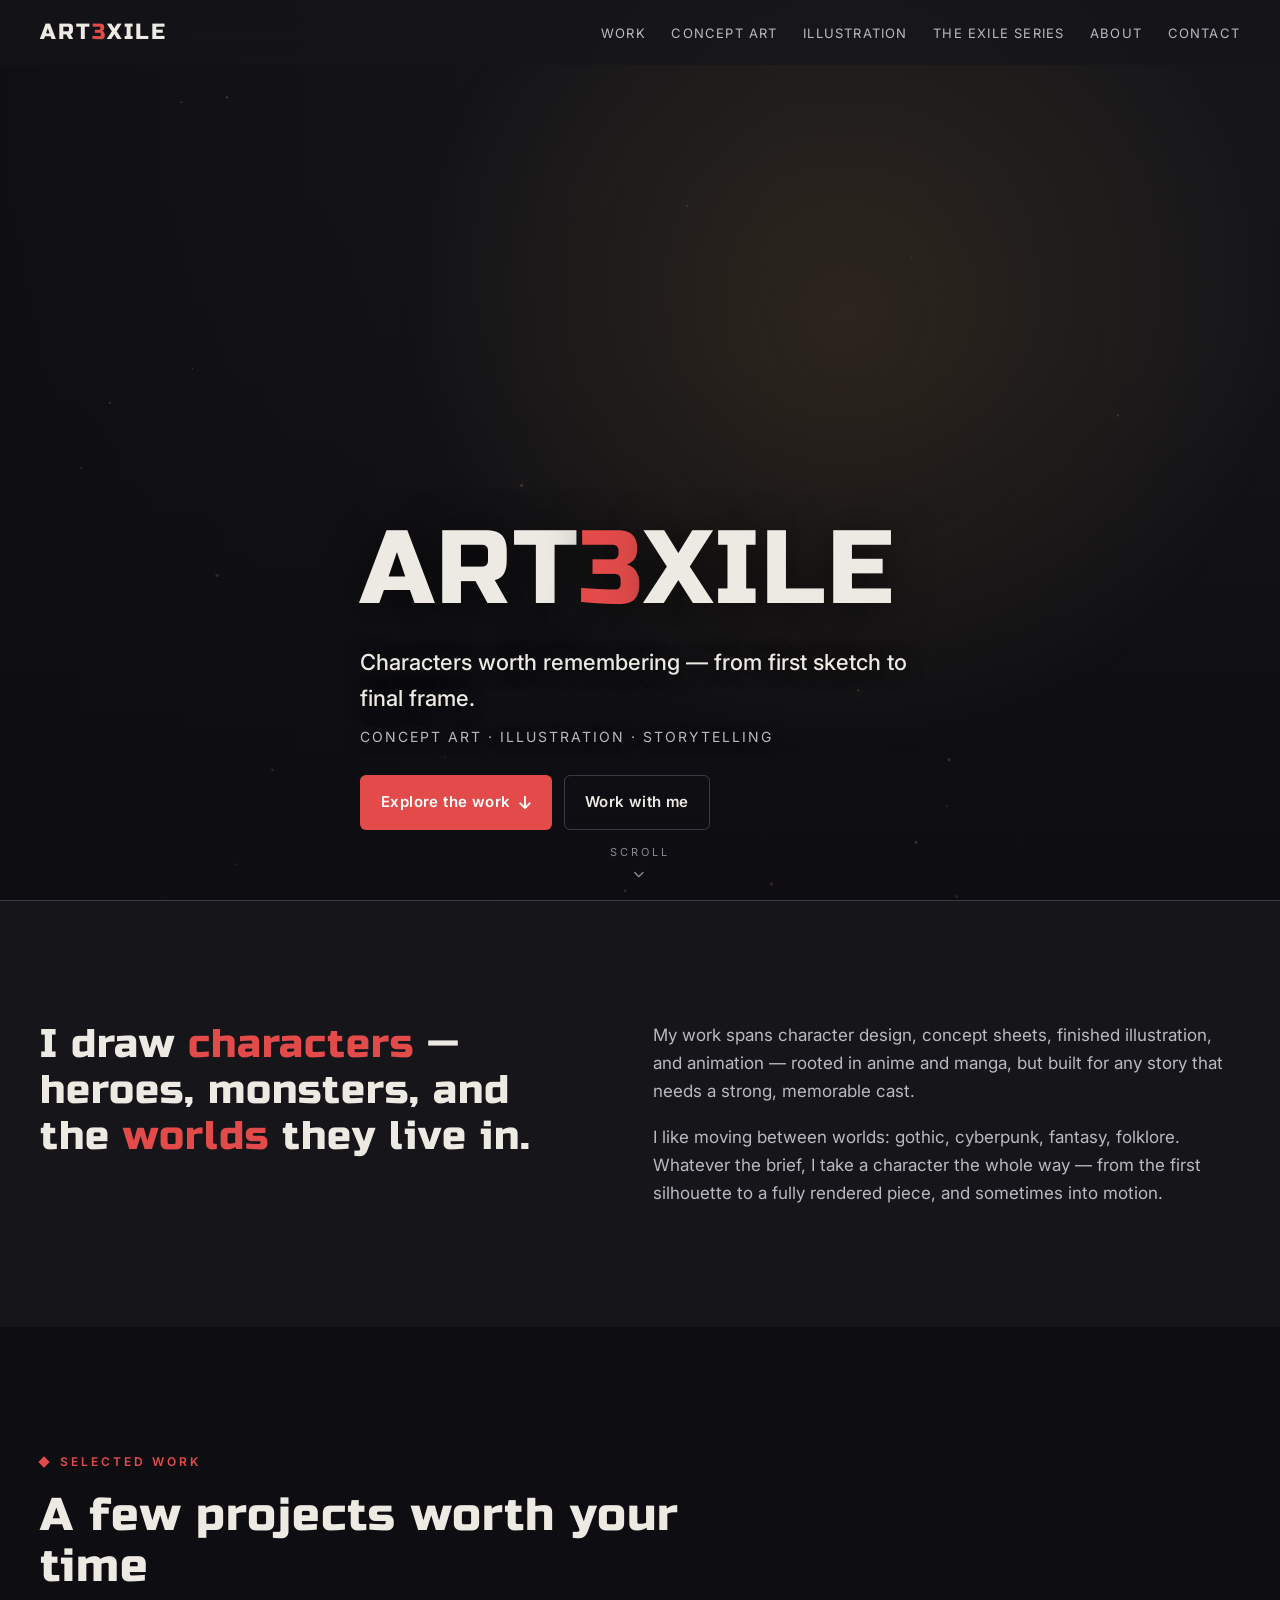
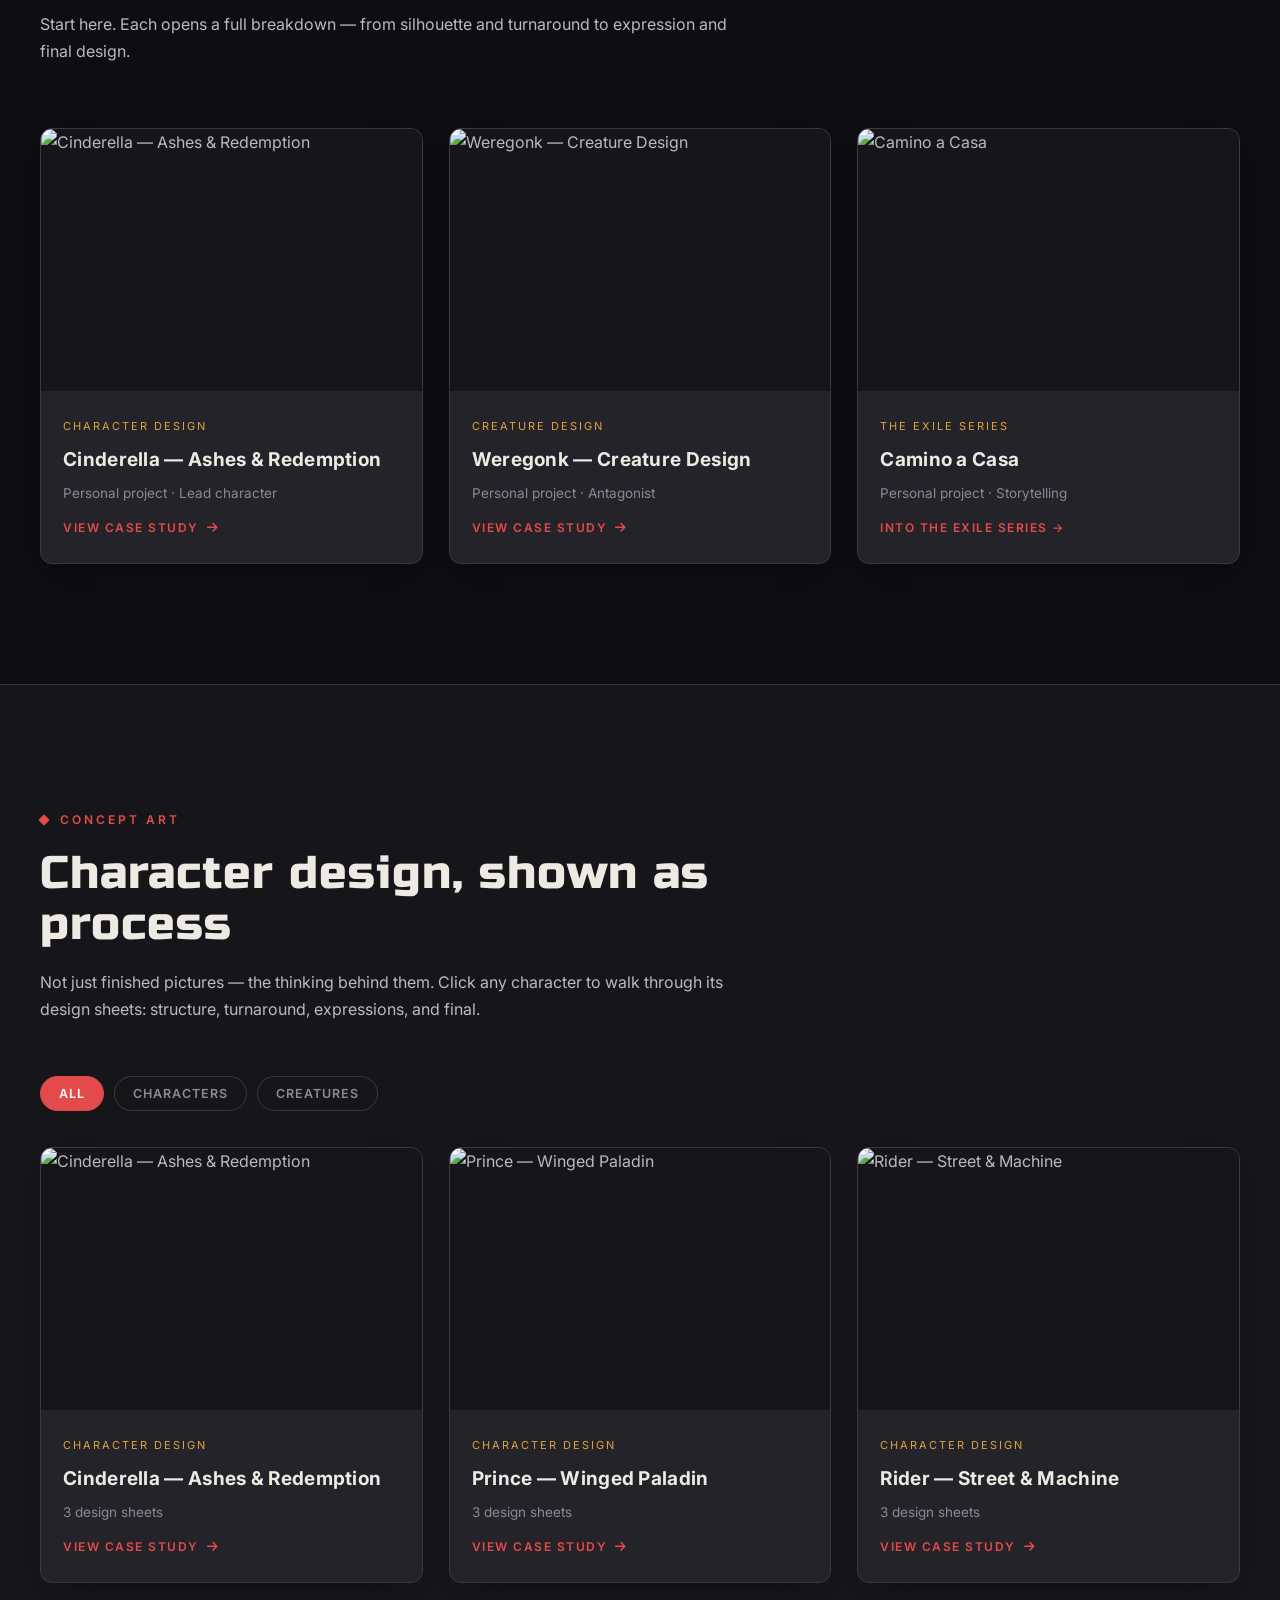
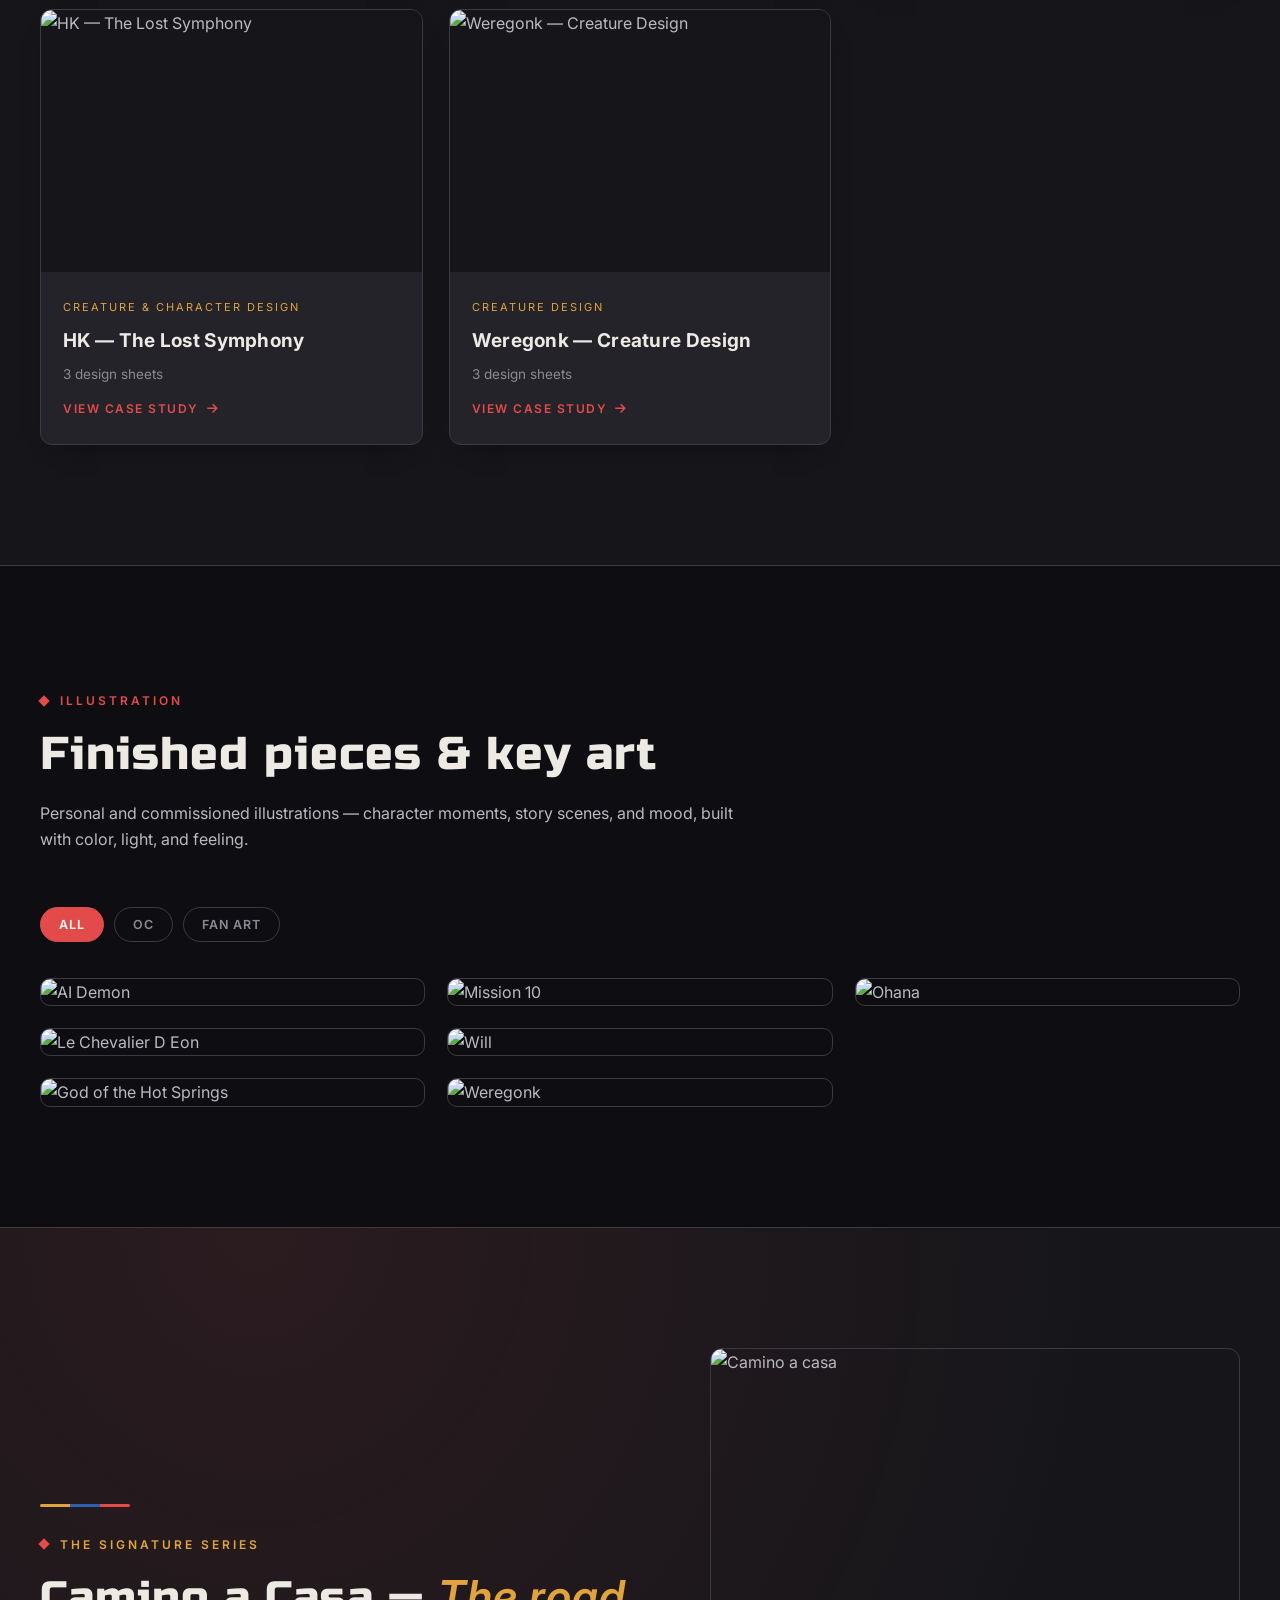
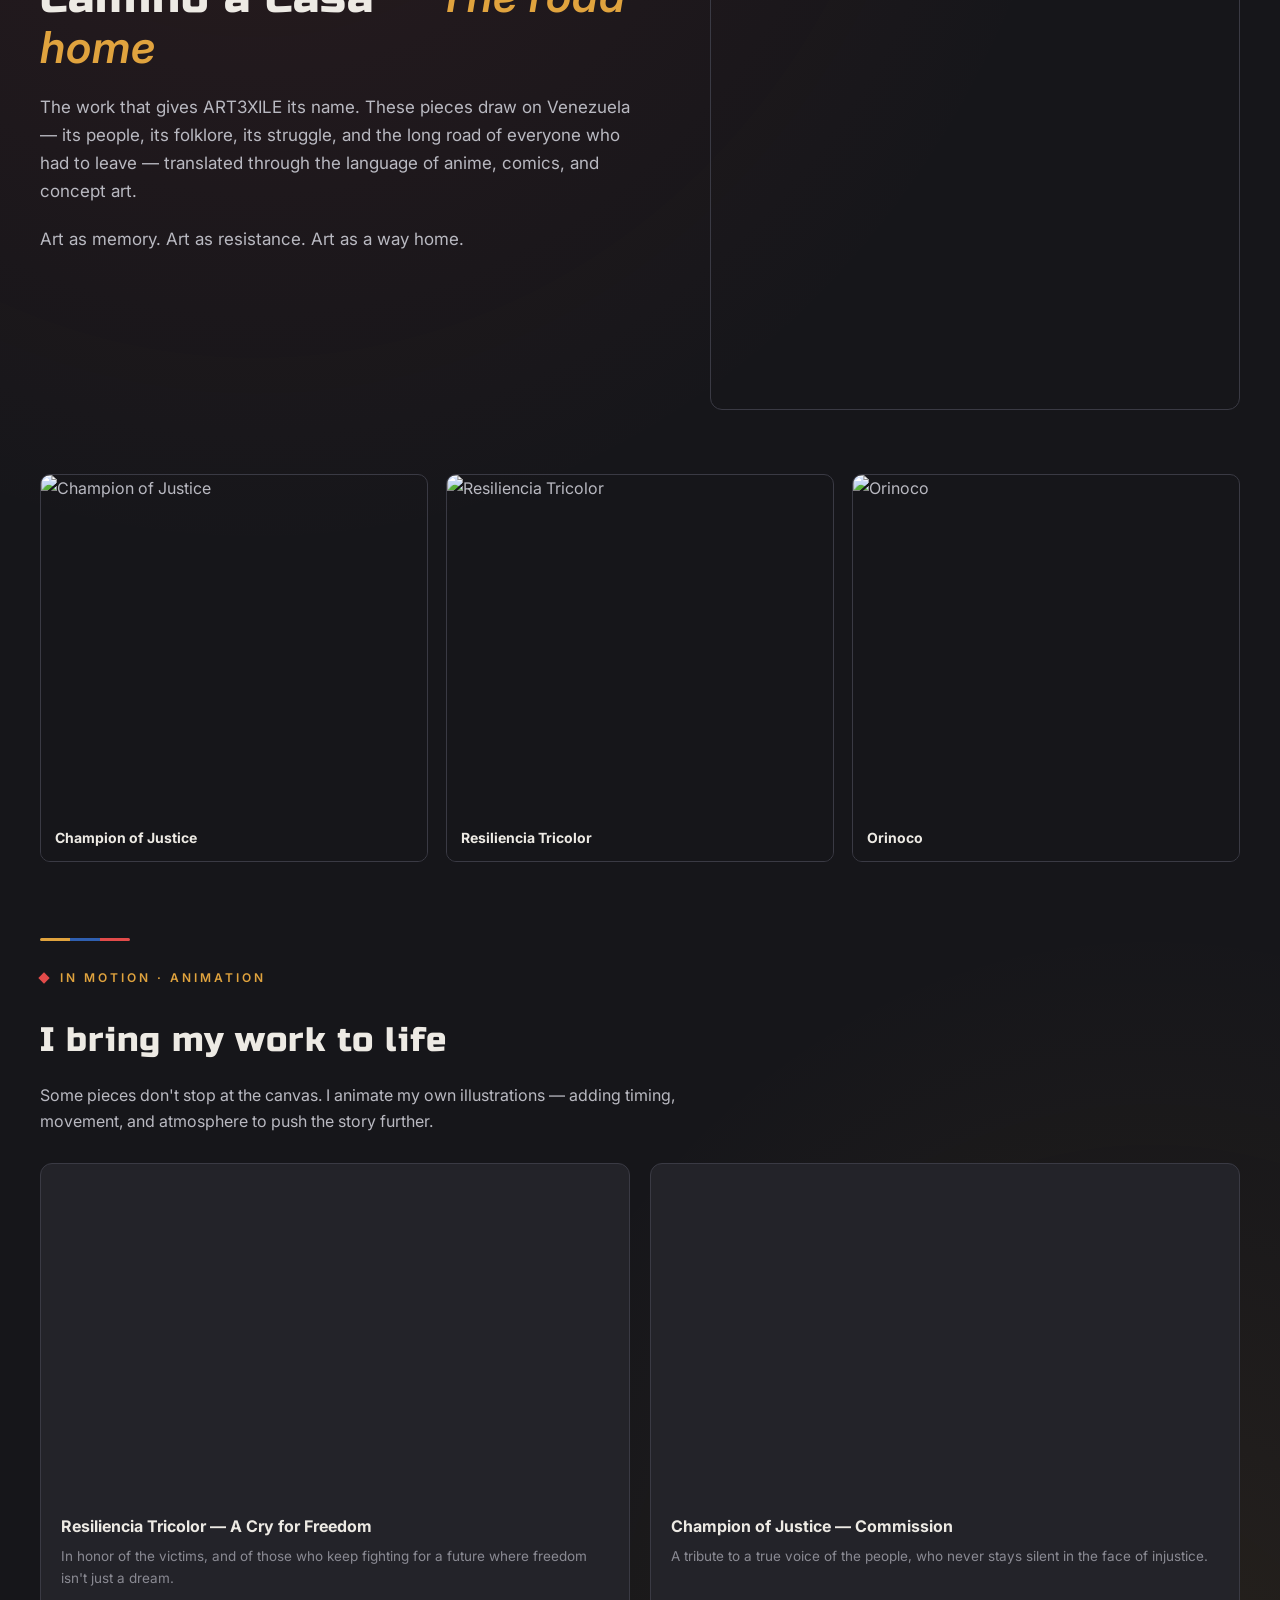
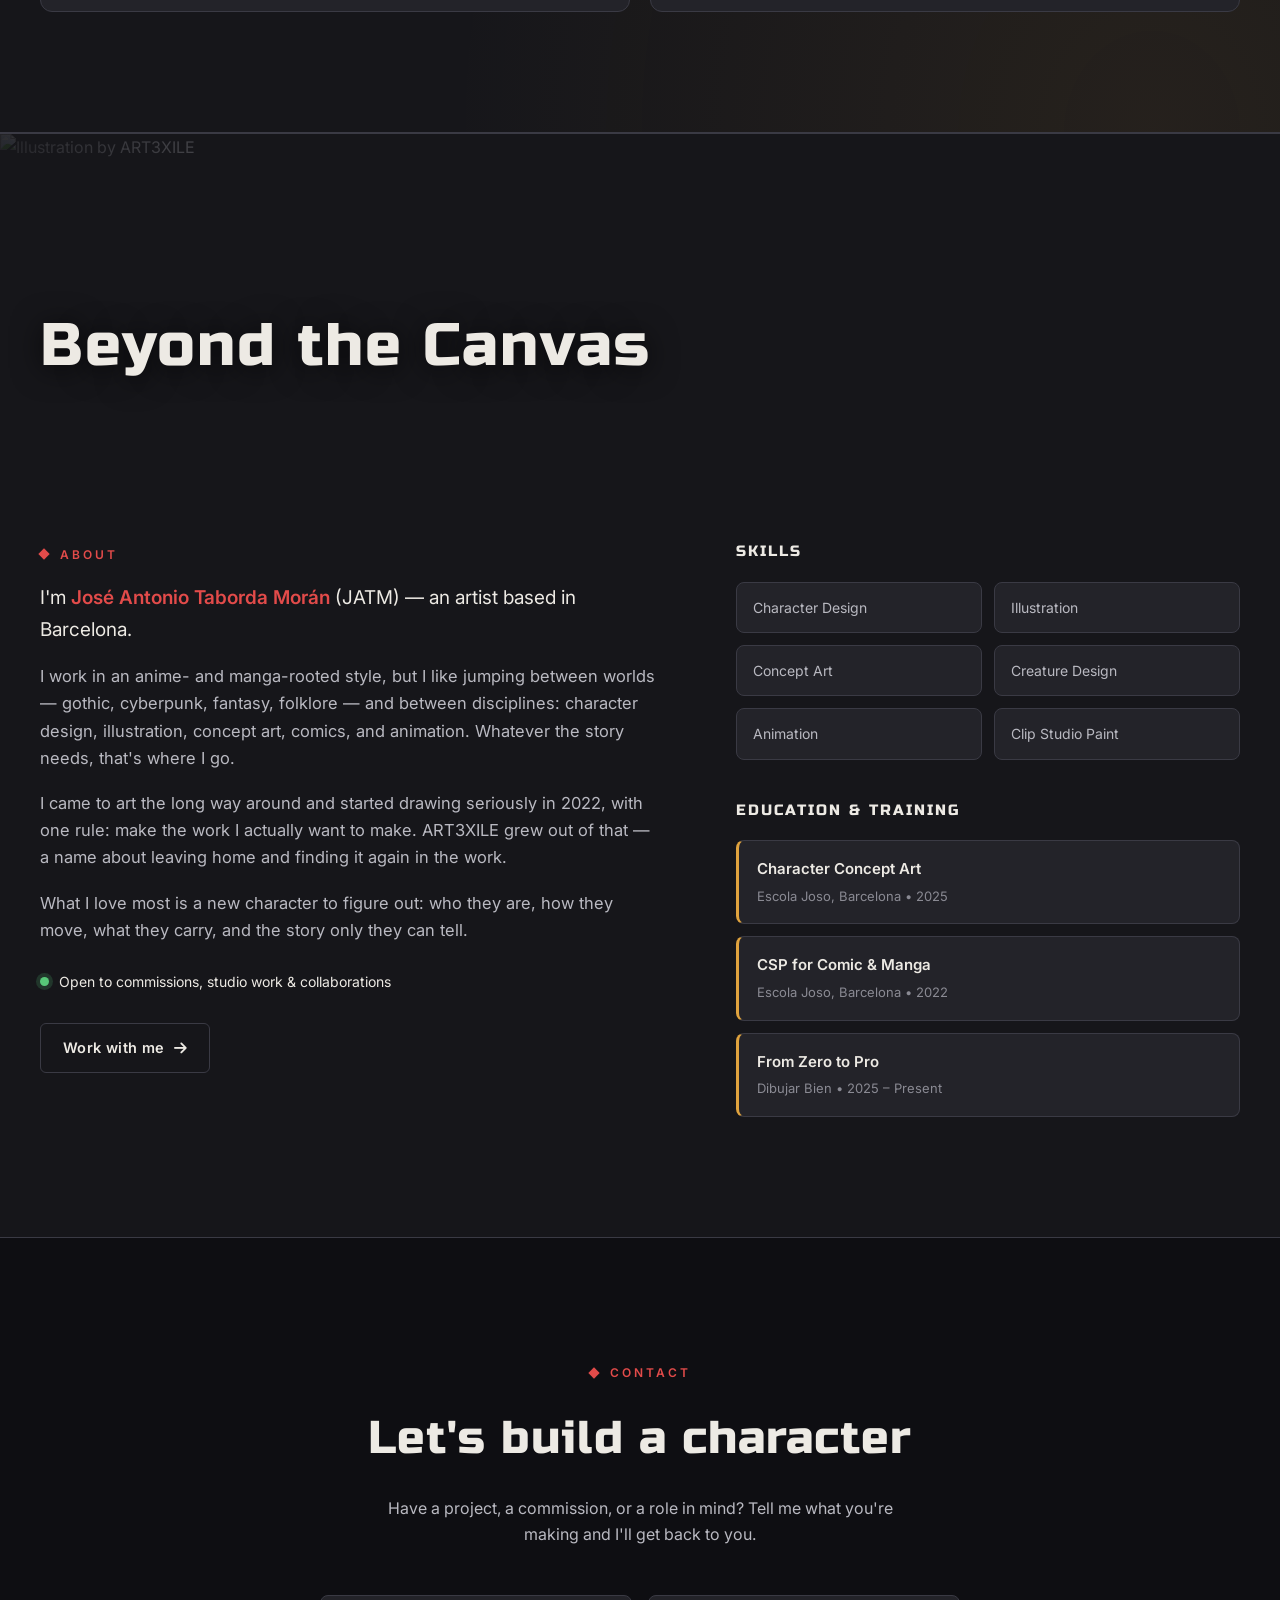
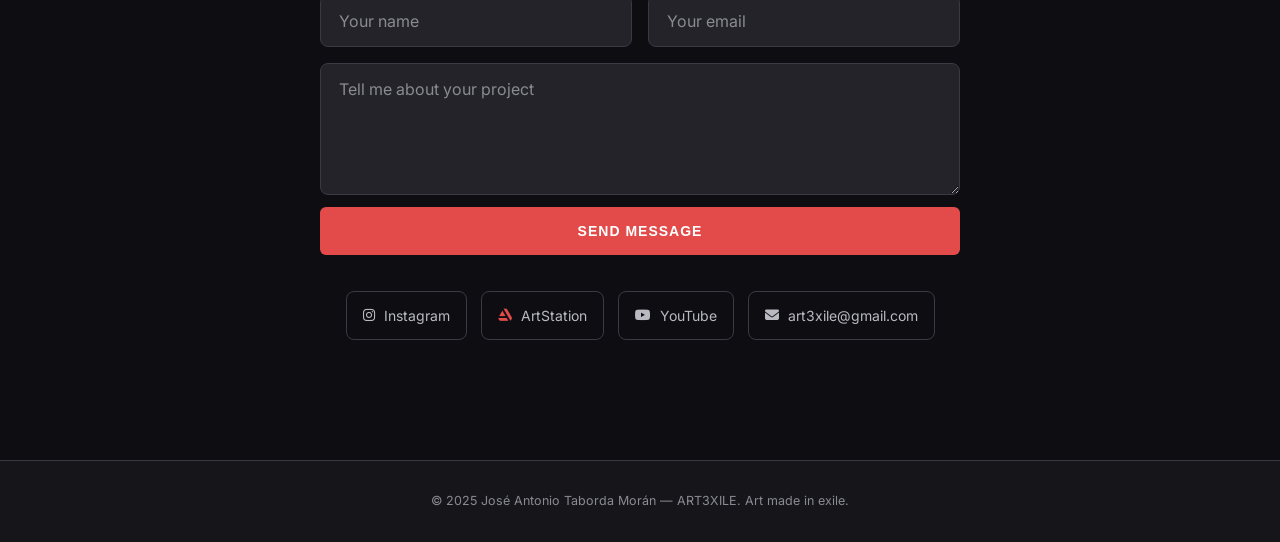
==== commit 125f1f4d: "Add hero light effects to enhance visual appeal Motas y luz" ====
--- a/index.html
+++ b/index.html
@@ -189,17 +189,18 @@
             display: flex; align-items: flex-end;
             background: url('https://cdna.artstation.com/p/assets/images/images/095/886/172/large/art3xile-last-prj0-6.jpg') center top / cover no-repeat;
         }
-        /* Gradient weighted to the bottom-left (the dark archway), so the figure + candle stay visible */
-        /* Strong gradient at the bottom-left (where the text sits) keeps copy readable;
-           the figure, candle and upper-right stay bright so the art still reads. */
         .hero::before {
             content:''; position: absolute; inset: 0;
             background:
                 linear-gradient(to top, rgba(14,14,18,0.97) 0%, rgba(14,14,18,0.9) 18%, rgba(14,14,18,0.55) 38%, rgba(14,14,18,0.15) 60%, transparent 82%),
                 linear-gradient(to right, rgba(14,14,18,0.78) 0%, rgba(14,14,18,0.25) 36%, transparent 62%);
         }
+        .hero-fx {
+            position: absolute; inset: 0; z-index: 1;
+            pointer-events: none;   /* never blocks the CTA buttons */
+        }
         .hero-inner {
-            position: relative; z-index: 1;
+            position: relative; z-index: 2;
             padding: 88px 0 clamp(48px, 10vw, 70px);
             max-width: 720px; width: 100%;
         }
@@ -234,7 +235,7 @@
         .scroll-hint {
             position: absolute; bottom: max(20px, env(safe-area-inset-bottom)); left: 50%;
             transform: translateX(-50%); color: var(--muted); font-size: 11px;
-            letter-spacing: 3px; text-transform: uppercase; z-index: 1;
+            letter-spacing: 3px; text-transform: uppercase; z-index: 3;
             display: none; flex-direction: column; align-items: center; gap: 8px;
         }
         .scroll-hint i { animation: bob 1.8s infinite; }
@@ -269,6 +270,17 @@
         .card .meta .view { margin-top: 14px; font-size: 12px; font-weight: 600; letter-spacing: 1.5px; text-transform: uppercase; color: var(--exilio); display: inline-flex; align-items: center; gap: 8px; transition: gap .25s; }
         .card:hover .meta .view { gap: 14px; }
 
+        /* ============ GALLERY FILTERS ============ */
+        .filters { display: flex; flex-wrap: wrap; gap: 10px; margin: -10px 0 36px; }
+        .filter-btn {
+            font-family:'Inter',sans-serif; font-size: 12.5px; font-weight: 600; letter-spacing: 1px;
+            text-transform: uppercase; color: var(--muted); background: transparent;
+            border: 1px solid var(--line); border-radius: 999px; padding: 9px 18px; cursor: pointer;
+            transition: color .25s, background .25s, border-color .25s;
+        }
+        .filter-btn:hover { color: var(--paper); border-color: var(--exilio); }
+        .filter-btn.active { color: #fff; background: var(--exilio); border-color: var(--exilio); }
+
         /* ============ ILLUSTRATION MASONRY ============ */
         .masonry { column-count: 1; column-gap: 16px; }
         .ill {
@@ -276,6 +288,7 @@
             border-radius: 10px; overflow: hidden; cursor: pointer; display: block;
             border: 1px solid var(--line); transition: border-color .3s;
         }
+        .ill.hide, .card.hide { display: none; }
         .ill img { width: 100%; height: auto; transition: transform .5s var(--ease); }
         .ill:hover { border-color: var(--exilio); }
         .ill:hover img { transform: scale(1.04); }
@@ -582,6 +595,7 @@
                 <h2>Character design, shown as process</h2>
                 <p>Not just finished pictures — the thinking behind them. Click any character to walk through its design sheets: structure, turnaround, expressions, and final.</p>
             </div>
+            <div class="filters reveal" id="concept-filters" role="tablist" aria-label="Filter concept art"></div>
             <div class="grid grid-3" id="concept-grid"></div>
         </div>
     </section>
@@ -594,6 +608,7 @@
                 <h2>Finished pieces &amp; key art</h2>
                 <p>Personal and commissioned illustrations — character moments, story scenes, and mood, built with color, light, and feeling.</p>
             </div>
+            <div class="filters reveal" id="ill-filters" role="tablist" aria-label="Filter illustrations"></div>
             <div class="masonry" id="ill-grid"></div>
         </div>
     </section>
@@ -731,9 +746,30 @@
        The character/sheet groupings are inferred from your filenames —
        double-check each project's images and edit the "brief"/"role"/
        step labels to match the real story of each design.
+
+       GALLERY FILTERS: each illustration has a "cat" (category). The
+       filter tabs are built automatically from the categories you use —
+       to add a new tab, just give an image a new "cat" string.
     ========================================================= */
 
     const STEP_LABELS = ['Design Sheet', 'Turnaround', 'Expressions & Detail', 'Final Design'];
+
+    /* Swap an ArtStation URL to the biggest available version for the
+       lightbox. If that size doesn't exist, we fall back to the original. */
+    function hiRes(url){ return url.replace('/large/', '/4k/').replace('/medium/', '/4k/'); }
+
+    /* Responsive thumbnails: offer a smaller "medium" derivative alongside the
+       full "large" one and let the browser pick the right size for the screen.
+       Standard screens load the lighter medium (faster, less harsh downscaling);
+       high-DPI screens still pull the large for sharpness. Falls back to src. */
+    function thumbAttrs(src, sizes){
+        if (src.includes('/large/')) {
+            const med = src.replace('/large/', '/medium/');
+            return `src="${src}" srcset="${med} 600w, ${src} 1920w" sizes="${sizes}"`;
+        }
+        return `src="${src}"`;
+    }
+    const GRID_SIZES = '(min-width:1024px) 30vw, (min-width:640px) 47vw, 92vw';
 
     const conceptProjects = [
         {
@@ -741,6 +777,7 @@
             title: 'Cinderella — Ashes & Redemption',
             kicker: 'Character Design',
             role: 'Personal project · Lead character',
+            cat: 'Characters',
             brief: 'A fallen princess reforged as a warrior. The design had to read as royalty and survivor at once — regal silhouette, battle-worn armor, and a colour story built around ash, blood, and gold.',
             cover: 'https://cdna.artstation.com/p/assets/images/images/090/548/748/large/art3xile-ficha-cen-001.jpg?1769727570',
             images: [
@@ -754,6 +791,7 @@
             title: 'Prince — Winged Paladin',
             kicker: 'Character Design',
             role: 'Personal project · Hero',
+            cat: 'Characters',
             brief: 'A divine knight built on verticality and light. Explored armor language, weapon kit, and a silhouette that stays heroic from every angle of the turnaround.',
             cover: 'https://cdna.artstation.com/p/assets/images/images/095/872/974/large/art3xile-ficha-pri-001.jpg?1769730756',
             images: [
@@ -767,6 +805,7 @@
             title: 'Rider — Street & Machine',
             kicker: 'Character Design',
             role: 'Personal project · Protagonist',
+            cat: 'Characters',
             brief: 'A modern young hero and his transforming mech-bike. Focus on contemporary streetwear, age progression, and a believable relationship between character and vehicle.',
             cover: 'https://cdna.artstation.com/p/assets/images/images/095/873/036/large/art3xile-ficha-rid-001.jpg?1769730713',
             images: [
@@ -780,6 +819,7 @@
             title: 'HK — The Lost Symphony',
             kicker: 'Creature & Character Design',
             role: 'Personal project · Guardian set',
+            cat: 'Creatures',
             brief: 'A set of insectoid guardians with distinct elemental identities and personalities. Each carries its own shape language, palette, and short character bio — designed to read as a family yet never be confused for one another.',
             cover: 'https://cdna.artstation.com/p/assets/images/images/095/871/192/large/art3xile-ilustracion2-6.jpg?1769725402',
             images: [
@@ -793,6 +833,7 @@
             title: 'Weregonk — Creature Design',
             kicker: 'Creature Design',
             role: 'Personal project · Antagonist',
+            cat: 'Creatures',
             brief: 'A nightmare built for menace and readability. The pass moved from base structure to a sheet of reactions and finally a fully realized creature — keeping the silhouette terrifying at thumbnail scale.',
             cover: 'https://cdna.artstation.com/p/assets/images/images/095/871/978/large/art3xile-weregonk2-1.jpg?1769727268',
             images: [
@@ -803,15 +844,16 @@
         }
     ];
 
-    /* Illustrations (non-cultural finished pieces) — strongest first */
+    /* Illustrations (non-cultural finished pieces) — strongest first.
+       "cat" controls which filter tab the piece appears under. */
     const illustrations = [
-        { src:'https://cdnb.artstation.com/p/assets/images/images/095/886/063/large/art3xile-aidemon.jpg?1769771852', title:'AI Demon', tag:'Cyberpunk · Key art' },
-        { src:'https://cdna.artstation.com/p/assets/images/images/095/886/172/large/art3xile-last-prj0-6.jpg?1769772072', title:'Le Chevalier D Eon', tag:'Fan Art' },
-        { src:'https://cdna.artstation.com/p/assets/images/images/095/872/494/large/art3xile-sumo-dsarrollo9.jpg?1769728966', title:'God of the Hot Springs', tag:'Comic illustration' },
-        { src:'https://cdna.artstation.com/p/assets/images/images/095/886/372/large/art3xile-mission10-2.jpg?1769772623', title:'Mission 10', tag:'Scene illustration' },
-        { src:'https://cdnb.artstation.com/p/assets/images/images/095/885/335/large/art3xile-ilustracion4will1.jpg?1769770481', title:'Will', tag:'Portrait commission' },
-        { src:'https://cdnb.artstation.com/p/assets/images/images/095/871/893/large/art3xile-captura-de-pantalla-2025-10-07-024959.jpg?1769727015', title:'Weregonk', tag:'Character illustration' },
-        { src:'https://cdnb.artstation.com/p/assets/images/images/095/873/539/large/art3xile-lilo-eva2.jpg?1769731052', title:'Ohana', tag:'Commission · Fan art' }
+        { src:'https://cdnb.artstation.com/p/assets/images/images/095/886/063/large/art3xile-aidemon.jpg?1769771852', title:'AI Demon', tag:'Cyberpunk · Key art', cat:'OC' },
+        { src:'https://cdna.artstation.com/p/assets/images/images/095/886/172/large/art3xile-last-prj0-6.jpg?1769772072', title:'Le Chevalier D Eon', tag:'Fan Art', cat:'Fan Art' },
+        { src:'https://cdna.artstation.com/p/assets/images/images/095/872/494/large/art3xile-sumo-dsarrollo9.jpg?1769728966', title:'God of the Hot Springs', tag:'Comic illustration', cat:'OC' },
+        { src:'https://cdna.artstation.com/p/assets/images/images/095/886/372/large/art3xile-mission10-2.jpg?1769772623', title:'Mission 10', tag:'Scene illustration', cat:'OC' },
+        { src:'https://cdnb.artstation.com/p/assets/images/images/095/885/335/large/art3xile-ilustracion4will1.jpg?1769770481', title:'Will', tag:'Portrait commission', cat:'OC' },
+        { src:'https://cdnb.artstation.com/p/assets/images/images/095/871/893/large/art3xile-captura-de-pantalla-2025-10-07-024959.jpg?1769727015', title:'Weregonk', tag:'Character illustration', cat:'OC' },
+        { src:'https://cdnb.artstation.com/p/assets/images/images/095/873/539/large/art3xile-lilo-eva2.jpg?1769731052', title:'Ohana', tag:'Commission · Fan art', cat:'Fan Art' }
     ];
 
     /* The Exile Series — cultural / Venezuelan work */
@@ -845,7 +887,7 @@
         if (f.type === 'project') {
             const p = conceptProjects.find(x => x.id === f.id);
             card.innerHTML = `
-                <div class="thumb"><img src="${p.cover}" alt="${p.title}" loading="lazy"></div>
+                <div class="thumb"><img ${thumbAttrs(p.cover, GRID_SIZES)} alt="${p.title}" loading="lazy" decoding="async"></div>
                 <div class="meta">
                     <span class="kicker">${p.kicker}</span>
                     <h3>${p.title}</h3>
@@ -855,7 +897,7 @@
             card.onclick = () => openProject(p.id);
         } else {
             card.innerHTML = `
-                <div class="thumb"><img src="${f.cover}" alt="${f.title}" loading="lazy"${f.pos ? ` style="object-position:${f.pos}"` : ''}></div>
+                <div class="thumb"><img ${thumbAttrs(f.cover, GRID_SIZES)} alt="${f.title}" loading="lazy" decoding="async"${f.pos ? ` style="object-position:${f.pos}"` : ''}></div>
                 <div class="meta">
                     <span class="kicker">${f.kicker}</span>
                     <h3>${f.title}</h3>
@@ -875,7 +917,7 @@
         const card = document.createElement('div');
         card.className = 'card';
         card.innerHTML = `
-            <div class="thumb"><img src="${p.cover}" alt="${p.title}" loading="lazy"></div>
+            <div class="thumb"><img ${thumbAttrs(p.cover, GRID_SIZES)} alt="${p.title}" loading="lazy" decoding="async"></div>
             <div class="meta">
                 <span class="kicker">${p.kicker}</span>
                 <h3>${p.title}</h3>
@@ -886,19 +928,60 @@
         conceptGrid.appendChild(card);
     });
 
+    /* Concept filter tabs — fixed order: All, Characters, Creatures */
+    conceptGrid.querySelectorAll('.card').forEach((card, i) => {
+        card.dataset.cat = conceptProjects[i].cat || '';
+    });
+    const conceptFilters = document.getElementById('concept-filters');
+    ['All', 'Characters', 'Creatures'].forEach(cat => {
+        const btn = document.createElement('button');
+        btn.className = 'filter-btn' + (cat === 'All' ? ' active' : '');
+        btn.textContent = cat;
+        btn.setAttribute('role', 'tab');
+        btn.onclick = () => {
+            conceptFilters.querySelectorAll('.filter-btn').forEach(b => b.classList.toggle('active', b === btn));
+            conceptGrid.querySelectorAll('.card').forEach(el => {
+                const show = (cat === 'All') || (el.dataset.cat === cat);
+                el.classList.toggle('hide', !show);
+            });
+        };
+        conceptFilters.appendChild(btn);
+    });
+
     /* =========================================================
-       RENDER: ILLUSTRATIONS
+       RENDER: ILLUSTRATIONS + FILTER TABS
     ========================================================= */
     const illGrid = document.getElementById('ill-grid');
     illustrations.forEach(im => {
         const idx = registerLB({ src: im.src, title: im.title, tag: im.tag });
         const el = document.createElement('div');
         el.className = 'ill';
-        el.innerHTML = `<img src="${im.src}" alt="${im.title}" loading="lazy">
+        el.dataset.cat = im.cat || '';
+        el.innerHTML = `<img ${thumbAttrs(im.src, GRID_SIZES)} alt="${im.title}" loading="lazy" decoding="async">
             <div class="cap"><span>${im.tag}</span><b>${im.title}</b></div>`;
         el.onclick = () => openLB(idx);
         illGrid.appendChild(el);
     });
+
+    /* Build filter tabs automatically from the categories in use */
+    const illFilters = document.getElementById('ill-filters');
+    const categories = ['All', ...[...new Set(illustrations.map(i => i.cat).filter(Boolean))]];
+    categories.forEach(cat => {
+        const btn = document.createElement('button');
+        btn.className = 'filter-btn' + (cat === 'All' ? ' active' : '');
+        btn.textContent = cat;
+        btn.setAttribute('role', 'tab');
+        btn.onclick = () => {
+            illFilters.querySelectorAll('.filter-btn').forEach(b => b.classList.toggle('active', b === btn));
+            illGrid.querySelectorAll('.ill').forEach(el => {
+                const show = (cat === 'All') || (el.dataset.cat === cat);
+                el.classList.toggle('hide', !show);
+            });
+        };
+        illFilters.appendChild(btn);
+    });
+    /* Only show the tabs if there's more than one real category */
+    if (categories.length <= 2) illFilters.style.display = 'none';
 
     /* =========================================================
        RENDER: EXILE SERIES
@@ -914,14 +997,14 @@
         const idx = registerLB({ src: w.src, title: w.title, tag: w.tag });
         const el = document.createElement('div');
         el.className = 'exile-tile';
-        el.innerHTML = `<img src="${w.src}" alt="${w.title}" loading="lazy">
+        el.innerHTML = `<img ${thumbAttrs(w.src, GRID_SIZES)} alt="${w.title}" loading="lazy" decoding="async">
             <div class="cap"><b>${w.title}</b></div>`;
         el.onclick = () => openLB(idx);
         exileGrid.appendChild(el);
     });
 
     /* =========================================================
-       LIGHTBOX LOGIC
+       LIGHTBOX LOGIC  (loads the sharpest version, with fallback)
     ========================================================= */
     let lbIndex = 0;
     const lb = document.getElementById('lightbox');
@@ -931,8 +1014,11 @@
     }
     function renderLB(){
         const it = lightboxPool[lbIndex];
-        document.getElementById('lb-img').src = it.src;
-        document.getElementById('lb-img').alt = it.title;
+        const img = document.getElementById('lb-img');
+        img.alt = it.title || '';
+        /* try the high-res version; if it 404s, fall back to the original */
+        img.onerror = () => { img.onerror = null; img.src = it.src; };
+        img.src = hiRes(it.src);
         document.getElementById('lb-cap').innerHTML = `<span>${it.tag||''}</span>${it.title||''}`;
     }
     function stepLB(d){
@@ -1020,6 +1106,100 @@
         entries.forEach(en => { if (en.isIntersecting){ en.target.classList.add('in'); io.unobserve(en.target); } });
     }, { threshold: 0.12 });
     document.querySelectorAll('.reveal').forEach(el => io.observe(el));
+
+    /* =========================================================
+       HERO LIGHT FX — subtle warm embers + soft motes + glow
+       Self-contained, no libraries. Sits behind the text, pauses
+       off-screen, and is skipped entirely for reduce-motion users.
+    ========================================================= */
+    (function heroFX(){
+        const hero = document.querySelector('.hero');
+        if (!hero) return;
+        if (window.matchMedia('(prefers-reduced-motion: reduce)').matches) return;
+
+        const canvas = document.createElement('canvas');
+        canvas.className = 'hero-fx';
+        canvas.setAttribute('aria-hidden', 'true');
+        hero.appendChild(canvas);
+        const ctx = canvas.getContext('2d');
+
+        let w = 0, h = 0, dpr = 1, raf = null, t = 0;
+        const isMobile = window.matchMedia('(max-width:640px)').matches;
+        const EMBERS = isMobile ? 9 : 16;   // rising warm sparks
+        const MOTES  = isMobile ? 9 : 12;   // gentle falling light
+        const rand = (a, b) => a + Math.random() * (b - a);
+        let parts = [];
+
+        function size(){
+            dpr = Math.min(window.devicePixelRatio || 1, 2);
+            const r = hero.getBoundingClientRect();
+            w = r.width; h = r.height;
+            canvas.width = w * dpr; canvas.height = h * dpr;
+            canvas.style.width = w + 'px'; canvas.style.height = h + 'px';
+            ctx.setTransform(dpr, 0, 0, dpr, 0, 0);
+        }
+        function ember(){
+            return { type:'e', x:rand(0,w), y:rand(h*0.45, h+20),
+                r:rand(0.6,1.7), vx:rand(-0.12,0.12), vy:rand(-0.55,-0.22),
+                a:0, aMax:rand(0.12,0.40), d:rand(0,6.28),
+                c: Math.random() < 0.5 ? '224,163,62' : '226,120,74' };
+        }
+        function mote(){
+            return { type:'m', x:rand(0,w), y:rand(-20, h*0.5),
+                r:rand(0.5,1.5), vx:rand(-0.08,0.08), vy:rand(0.10,0.26),
+                a:0, aMax:rand(0.08,0.26), d:rand(0,6.28), c:'237,234,228' };
+        }
+        function seed(){
+            parts = [];
+            for (let i=0;i<EMBERS;i++) parts.push(ember());
+            for (let i=0;i<MOTES;i++)  parts.push(mote());
+        }
+        function frame(){
+            ctx.clearRect(0,0,w,h);
+            t += 0.008;
+
+            /* breathing warm glow, center-right (toward the candle side) */
+            const gx = w*0.66, gy = h*0.35, gr = Math.max(w,h)*0.35;
+            const ga = 0.1 + 0.030*(0.5 + 0.5*Math.sin(t));
+            const g = ctx.createRadialGradient(gx,gy,0, gx,gy,gr);
+            g.addColorStop(0, 'rgba(224,163,62,'+ga+')');
+            g.addColorStop(1, 'rgba(224,163,62,0)');
+            ctx.fillStyle = g; ctx.fillRect(0,0,w,h);
+
+            for (const p of parts){
+                p.d += 0.01;
+                p.x += p.vx + Math.sin(p.d)*0.14;
+                p.y += p.vy;
+                if (p.type === 'e'){
+                    if (p.a < p.aMax) p.a += 0.005;
+                    if (p.y < h*0.28) p.a -= 0.006;
+                    if (p.y < -10 || p.a <= 0) Object.assign(p, ember());
+                } else {
+                    if (p.a < p.aMax) p.a += 0.004;
+                    if (p.y > h*0.82) p.a -= 0.005;
+                    if (p.y > h+10 || p.a <= 0) Object.assign(p, mote());
+                }
+                const a = Math.max(0, p.a);
+                ctx.beginPath();
+                ctx.shadowBlur = p.type === 'e' ? 6 : 3;
+                ctx.shadowColor = 'rgba('+p.c+','+a+')';
+                ctx.fillStyle = 'rgba('+p.c+','+a+')';
+                ctx.arc(p.x, p.y, p.r, 0, 6.2832);
+                ctx.fill();
+            }
+            ctx.shadowBlur = 0;
+            raf = requestAnimationFrame(frame);
+        }
+        function start(){ if (!raf) raf = requestAnimationFrame(frame); }
+        function stop(){ if (raf){ cancelAnimationFrame(raf); raf = null; } }
+
+        size(); seed();
+        window.addEventListener('resize', () => { size(); });
+        /* run only while the hero is on screen */
+        new IntersectionObserver(es => {
+            es.forEach(e => e.isIntersecting ? start() : stop());
+        }).observe(hero);
+    })();
     </script>
 </body>
 </html>
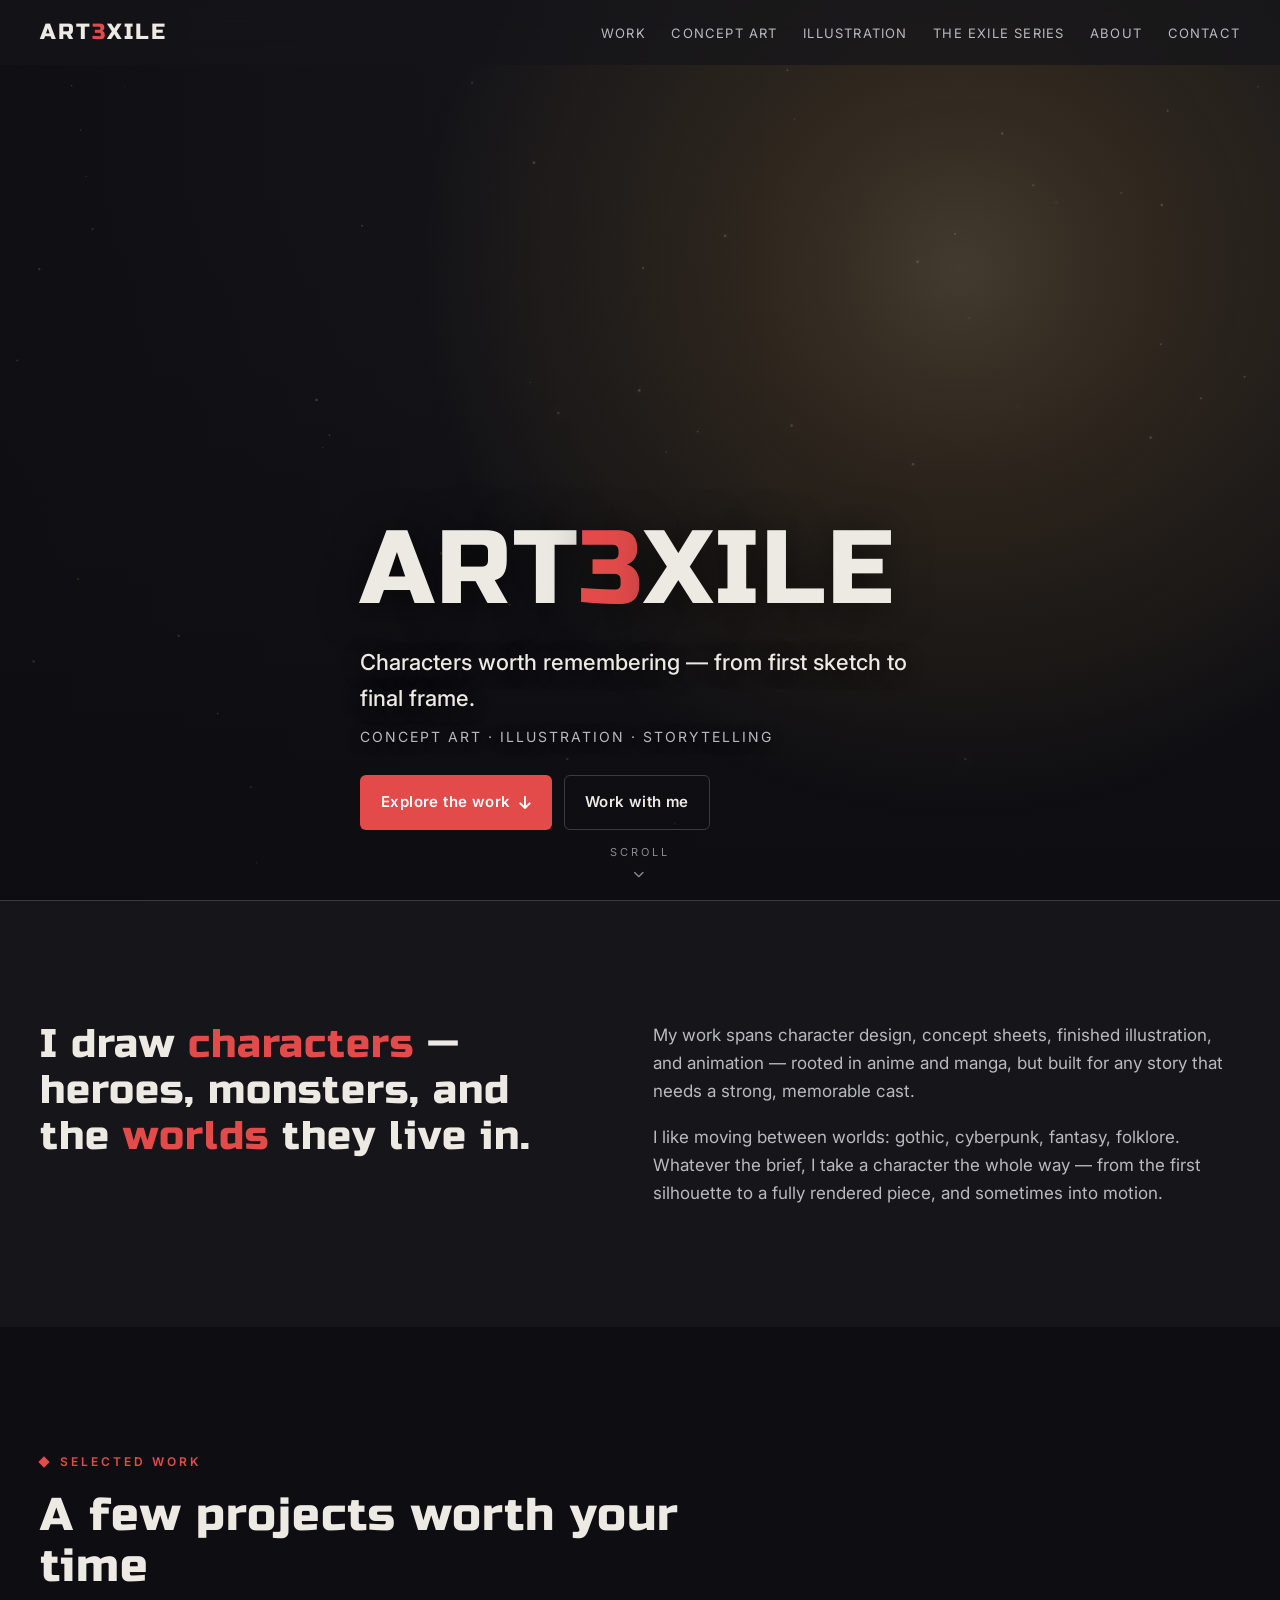
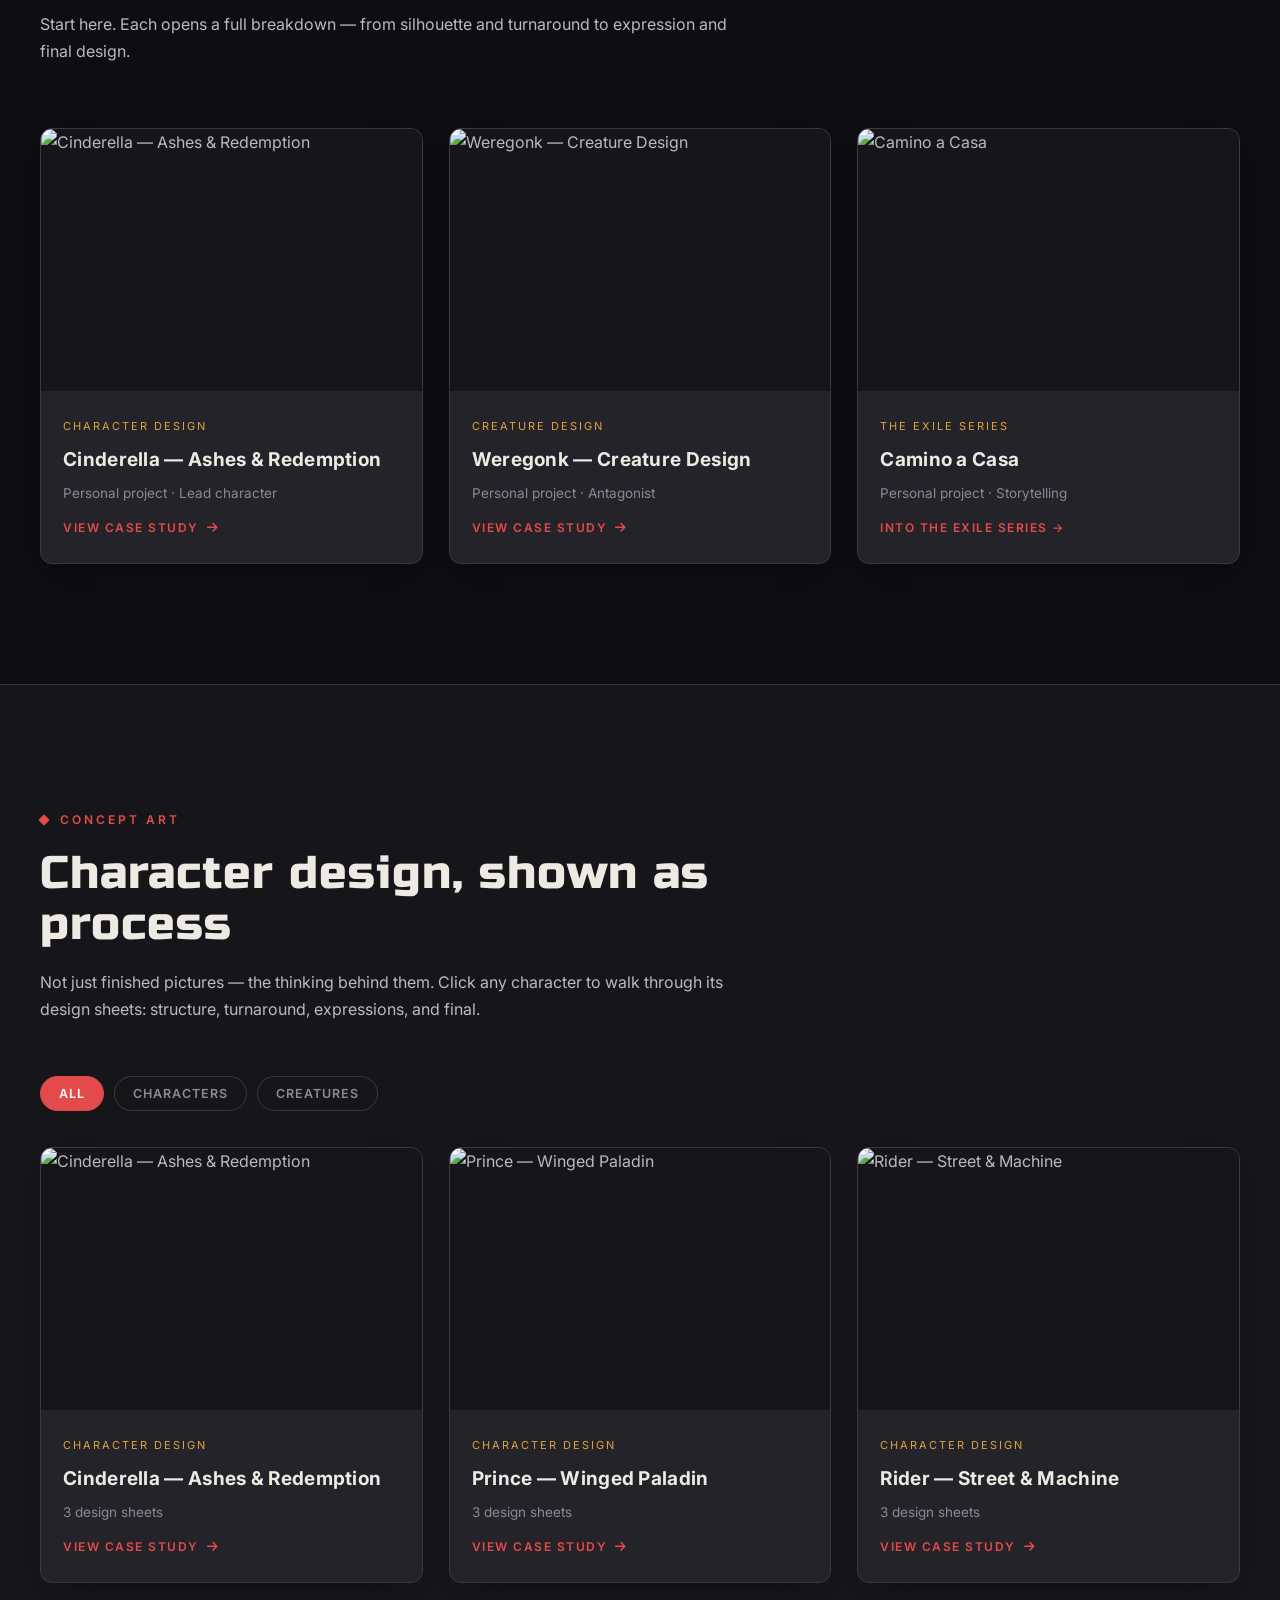
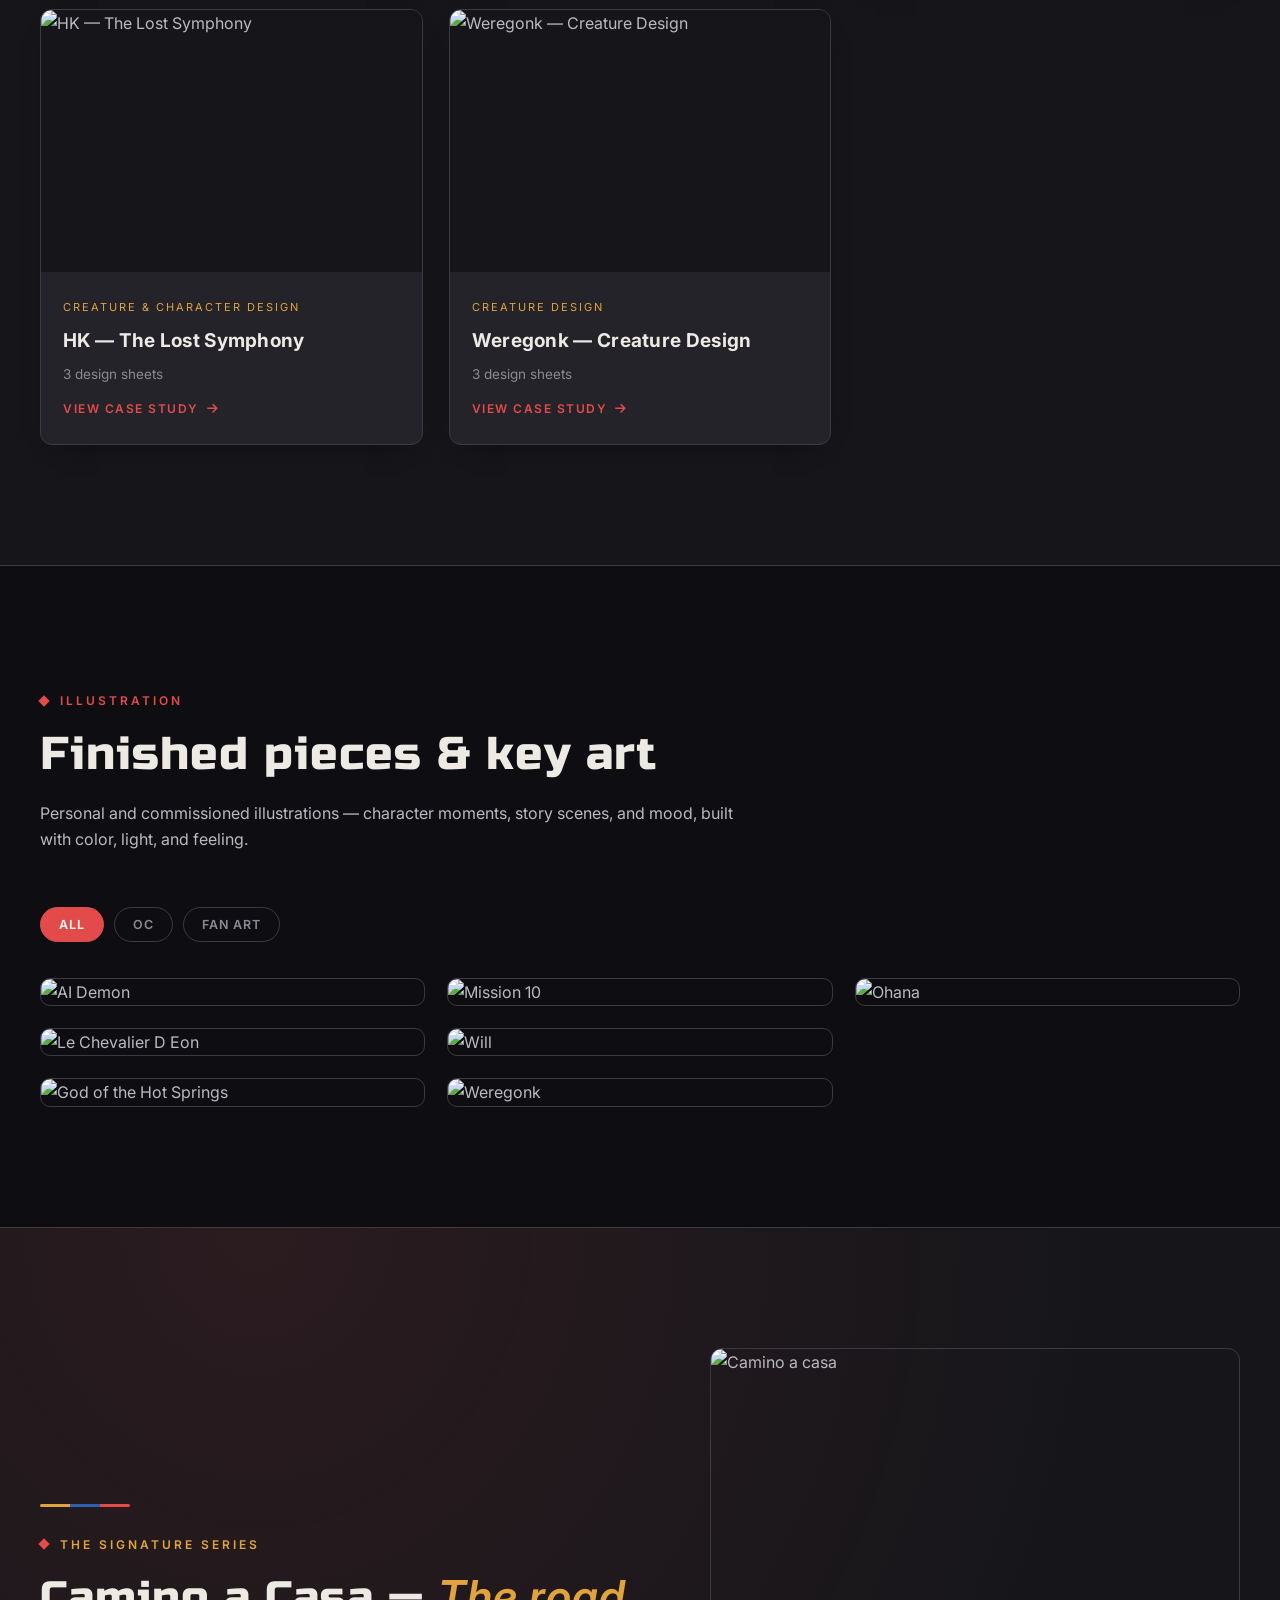
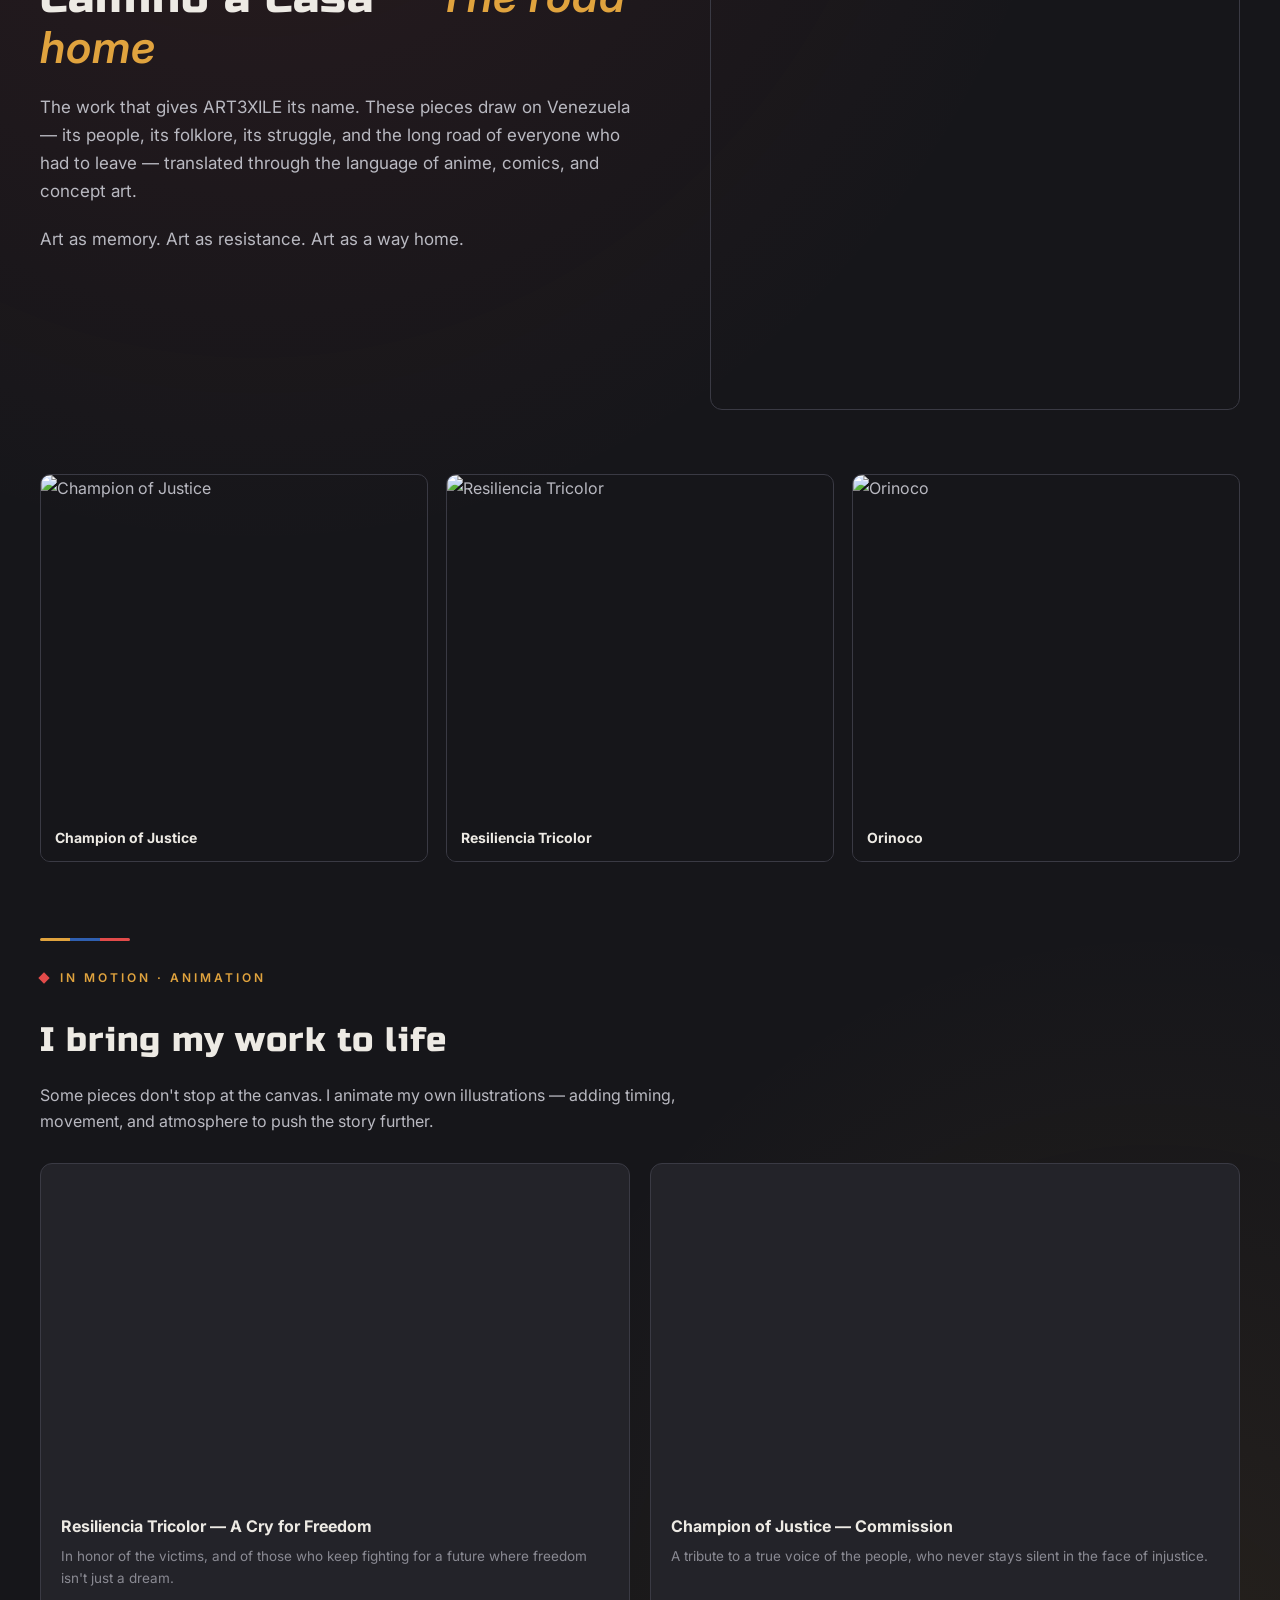
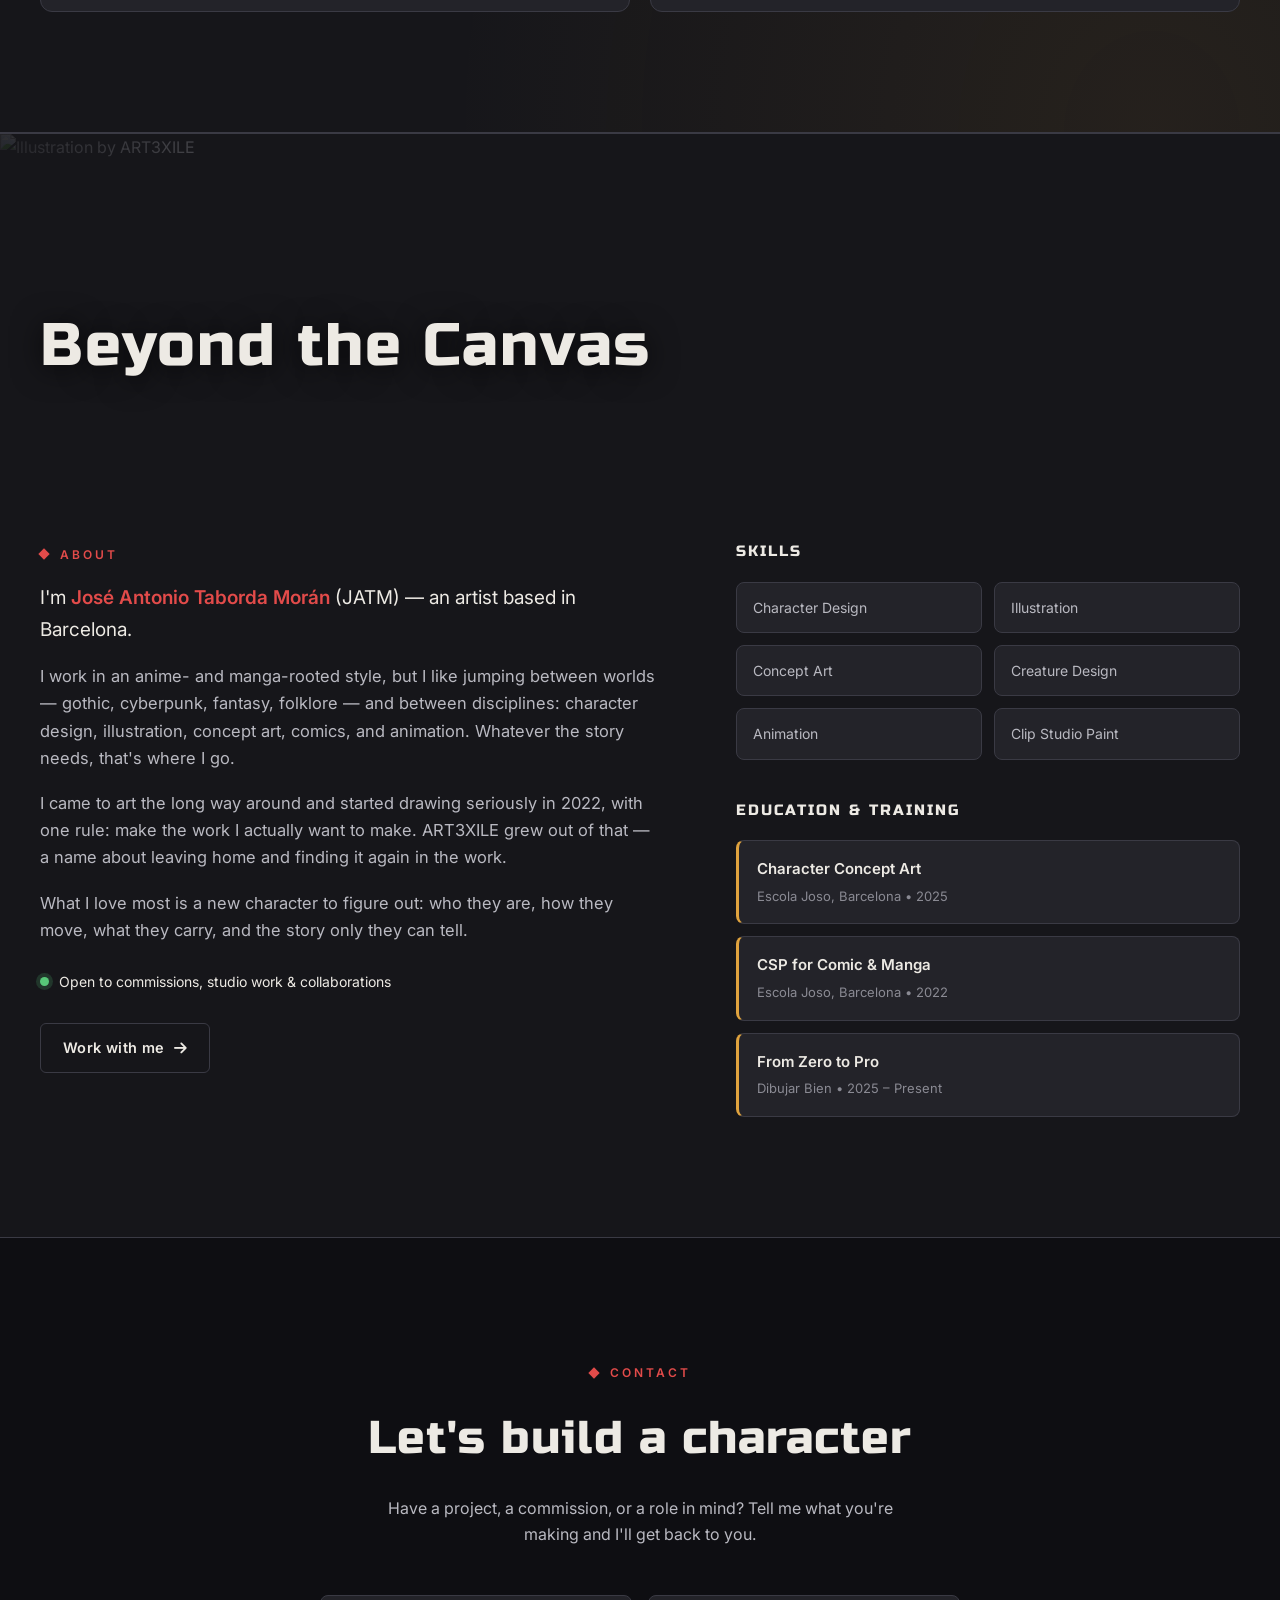
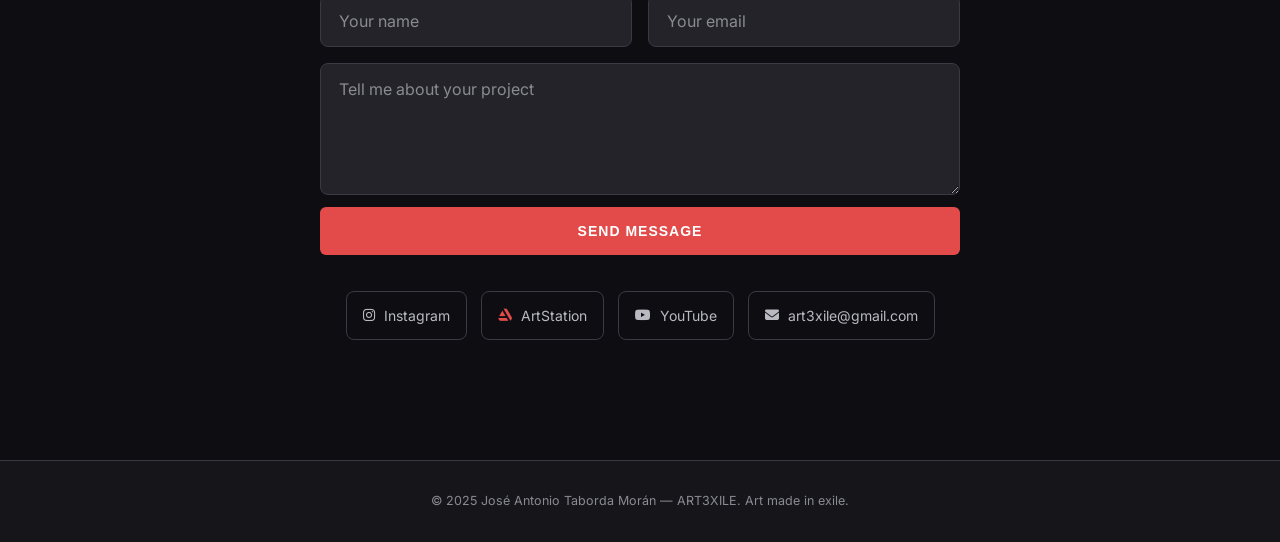
==== commit a502d9b7: "Update index.html New light effect" ====
--- a/index.html
+++ b/index.html
@@ -1126,7 +1126,7 @@
         let w = 0, h = 0, dpr = 1, raf = null, t = 0;
         const isMobile = window.matchMedia('(max-width:640px)').matches;
         const EMBERS = isMobile ? 9 : 16;   // rising warm sparks
-        const MOTES  = isMobile ? 9 : 12;   // gentle falling light
+        const MOTES  = isMobile ? 20 : 40;   // gentle falling light
         const rand = (a, b) => a + Math.random() * (b - a);
         let parts = [];
 
@@ -1146,8 +1146,8 @@
         }
         function mote(){
             return { type:'m', x:rand(0,w), y:rand(-20, h*0.5),
-                r:rand(0.5,1.5), vx:rand(-0.08,0.08), vy:rand(0.10,0.26),
-                a:0, aMax:rand(0.08,0.26), d:rand(0,6.28), c:'237,234,228' };
+                r:rand(0.5,1.5), vx:rand(-0.08,0.08), vy:rand(0.20,0.45),
+                a:0, aMax:rand(0.15,0.45), d:rand(0,6.28), c:'237,234,228' };
         }
         function seed(){
             parts = [];
@@ -1158,12 +1158,21 @@
             ctx.clearRect(0,0,w,h);
             t += 0.008;
 
-            /* breathing warm glow, center-right (toward the candle side) */
-            const gx = w*0.66, gy = h*0.35, gr = Math.max(w,h)*0.35;
-            const ga = 0.1 + 0.030*(0.5 + 0.5*Math.sin(t));
+            /* candle flame glow — anchored on the flame, flickering irregularly */
+            const gx = w*0.75, gy = h*0.30;             // Move the light or flame position  w - horizontal/h - vertical(right side)
+            /* layered waves + a little noise = organic flicker, not a smooth pulse */
+            const flicker = 0.55
+                + 0.18*Math.sin(t*7.0)
+                + 0.12*Math.sin(t*13.0 + 1.3)
+                + 0.10*Math.sin(t*23.0 + 2.1)
+                + 0.05*(Math.random()-0.5);
+            const fl = Math.max(0, Math.min(1, flicker));
+            const gr = Math.max(w,h) * (0.40 + 0.05*fl); /* this line controls size of the flame*/
+            const ga = 0.10 + 0.16*fl; /* This line increase the light*/
             const g = ctx.createRadialGradient(gx,gy,0, gx,gy,gr);
-            g.addColorStop(0, 'rgba(224,163,62,'+ga+')');
-            g.addColorStop(1, 'rgba(224,163,62,0)');
+            g.addColorStop(0,   'rgba(255,214,140,'+ga+')');
+            g.addColorStop(0.4, 'rgba(224,163,62,'+(ga*0.6)+')');
+            g.addColorStop(1,   'rgba(224,163,62,0)');
             ctx.fillStyle = g; ctx.fillRect(0,0,w,h);
 
             for (const p of parts){
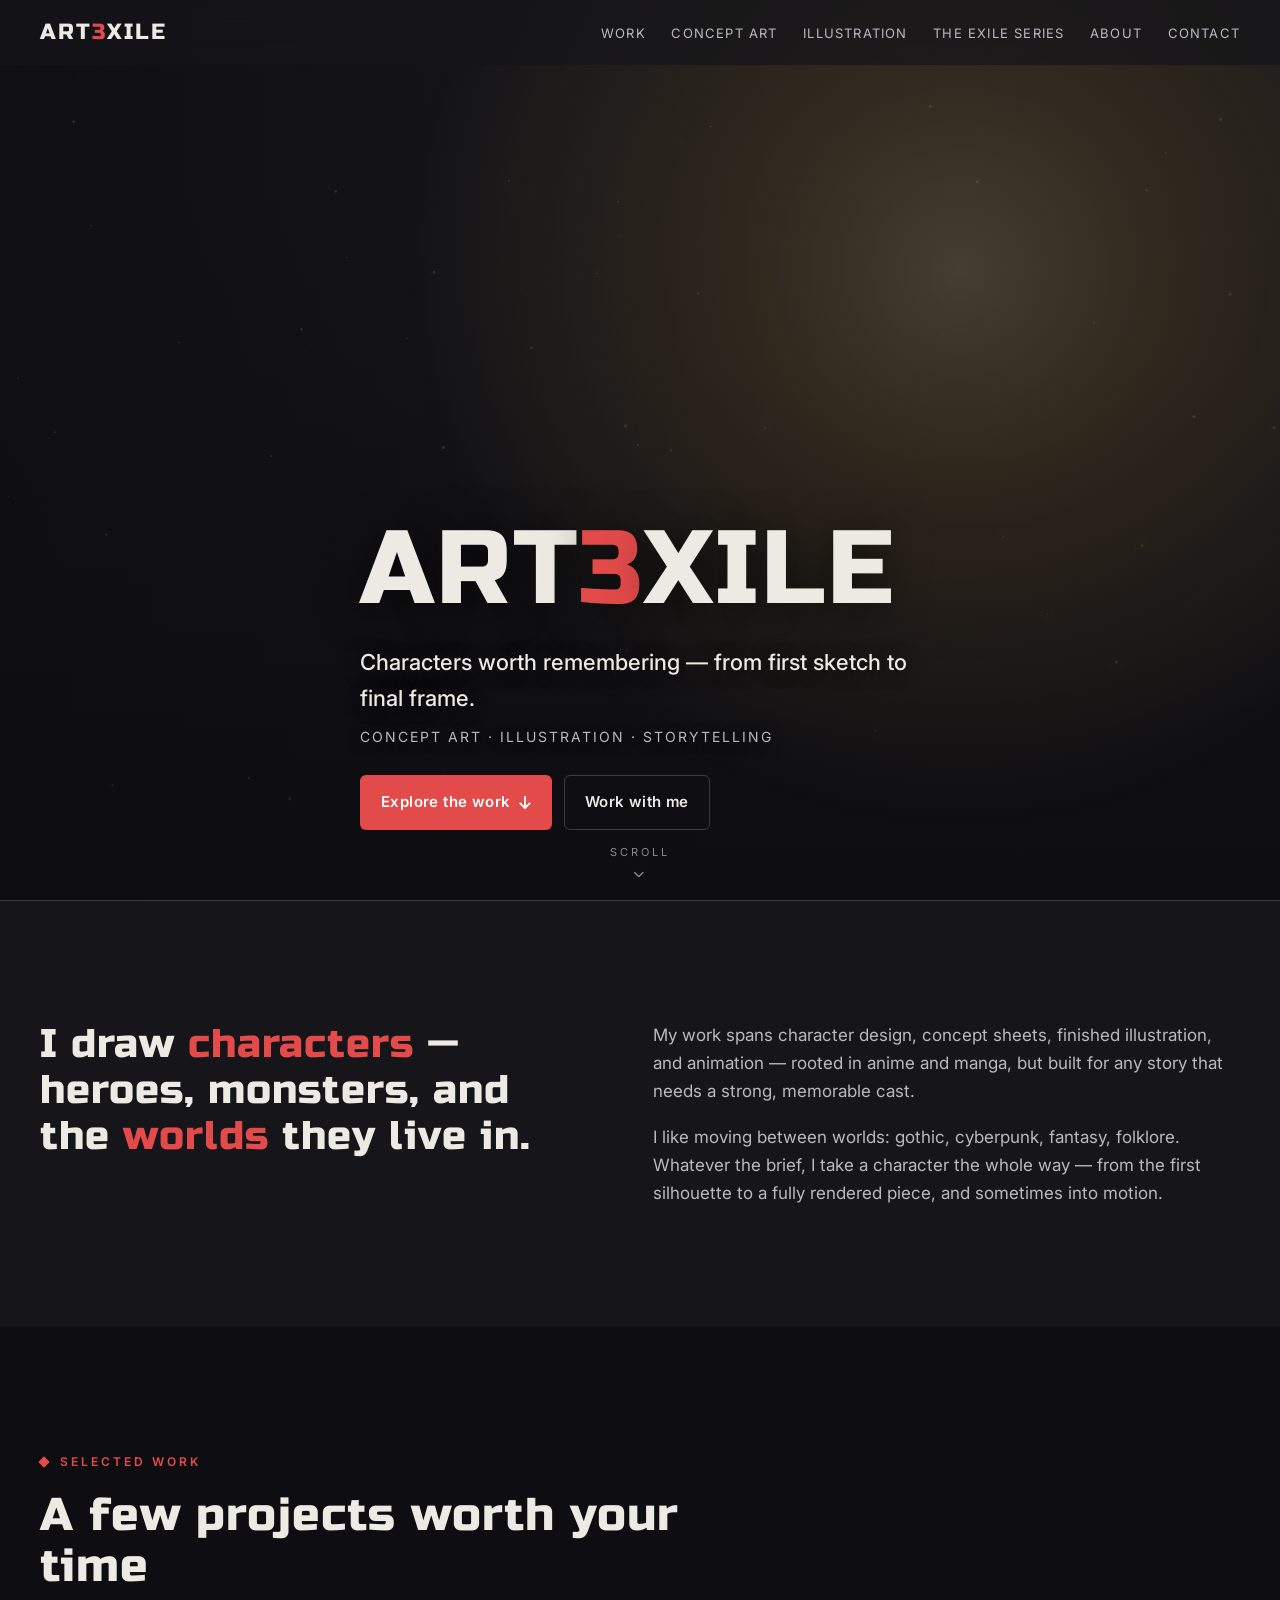
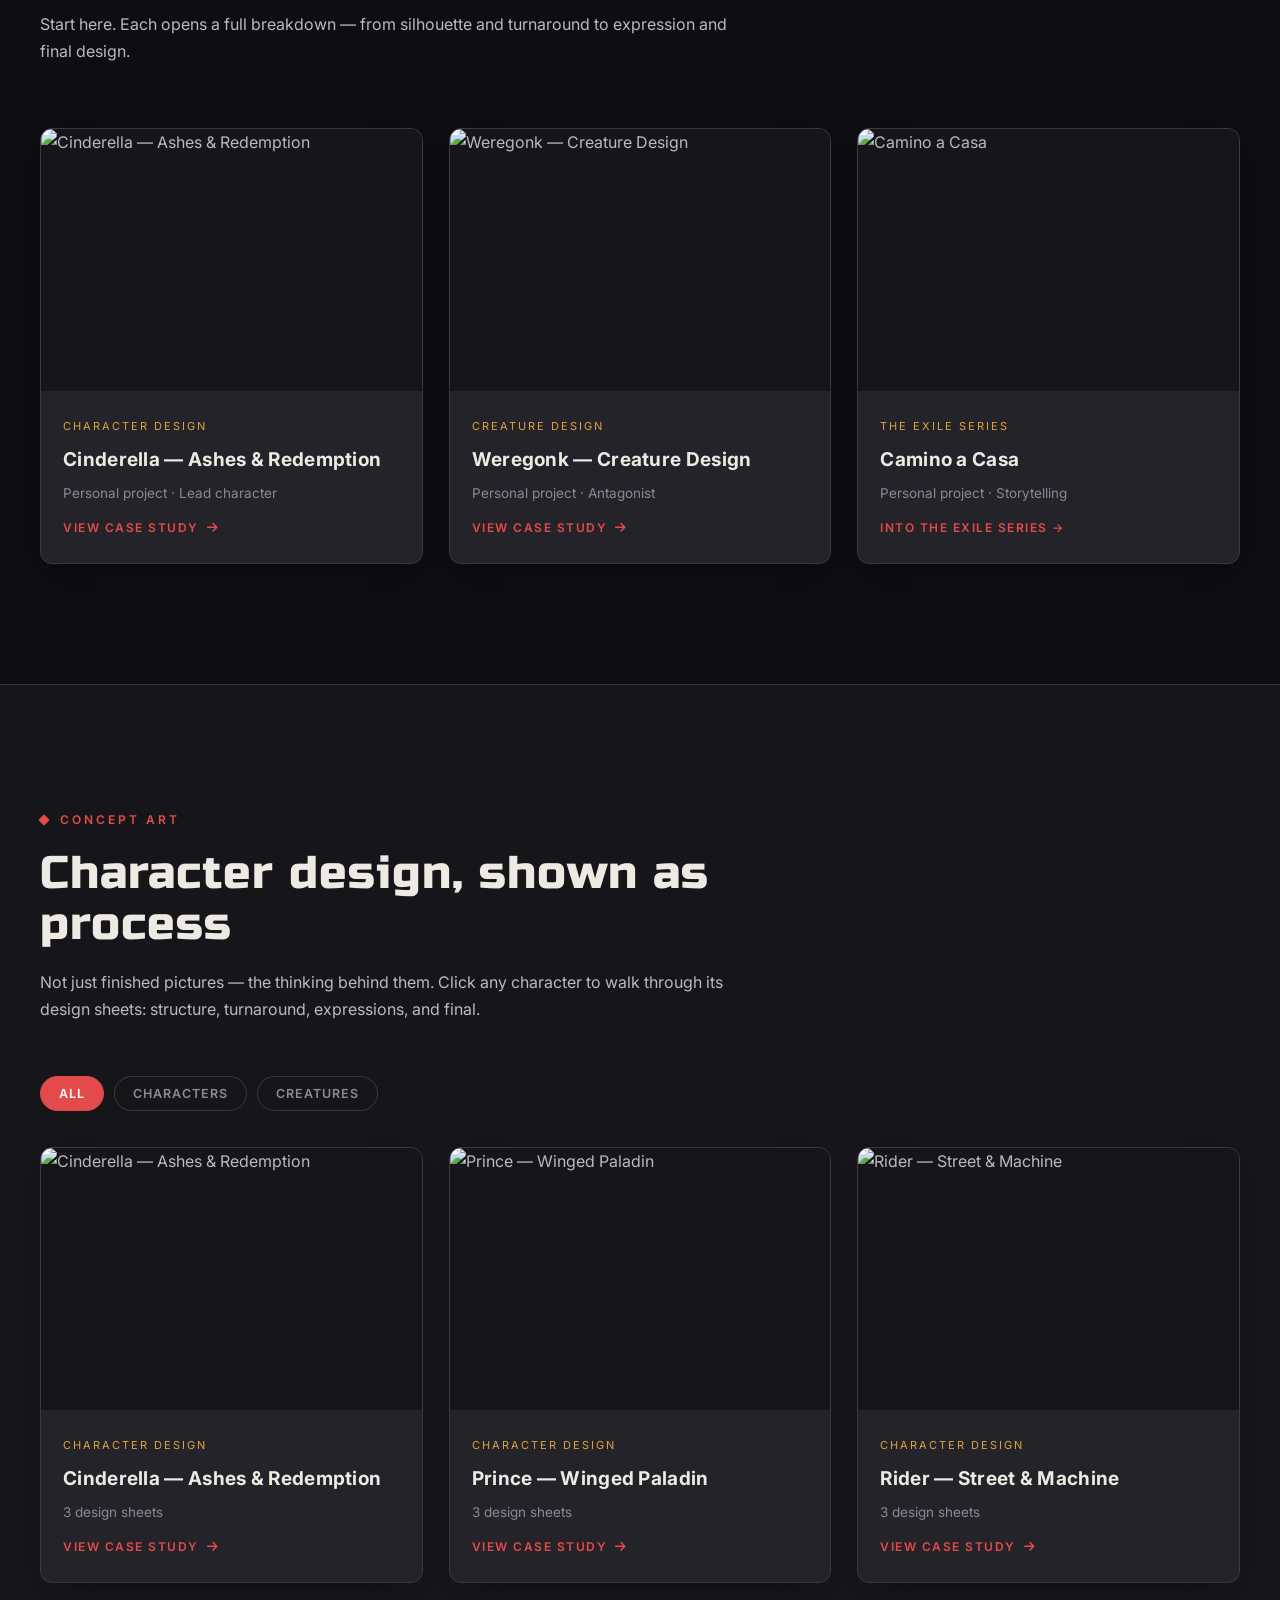
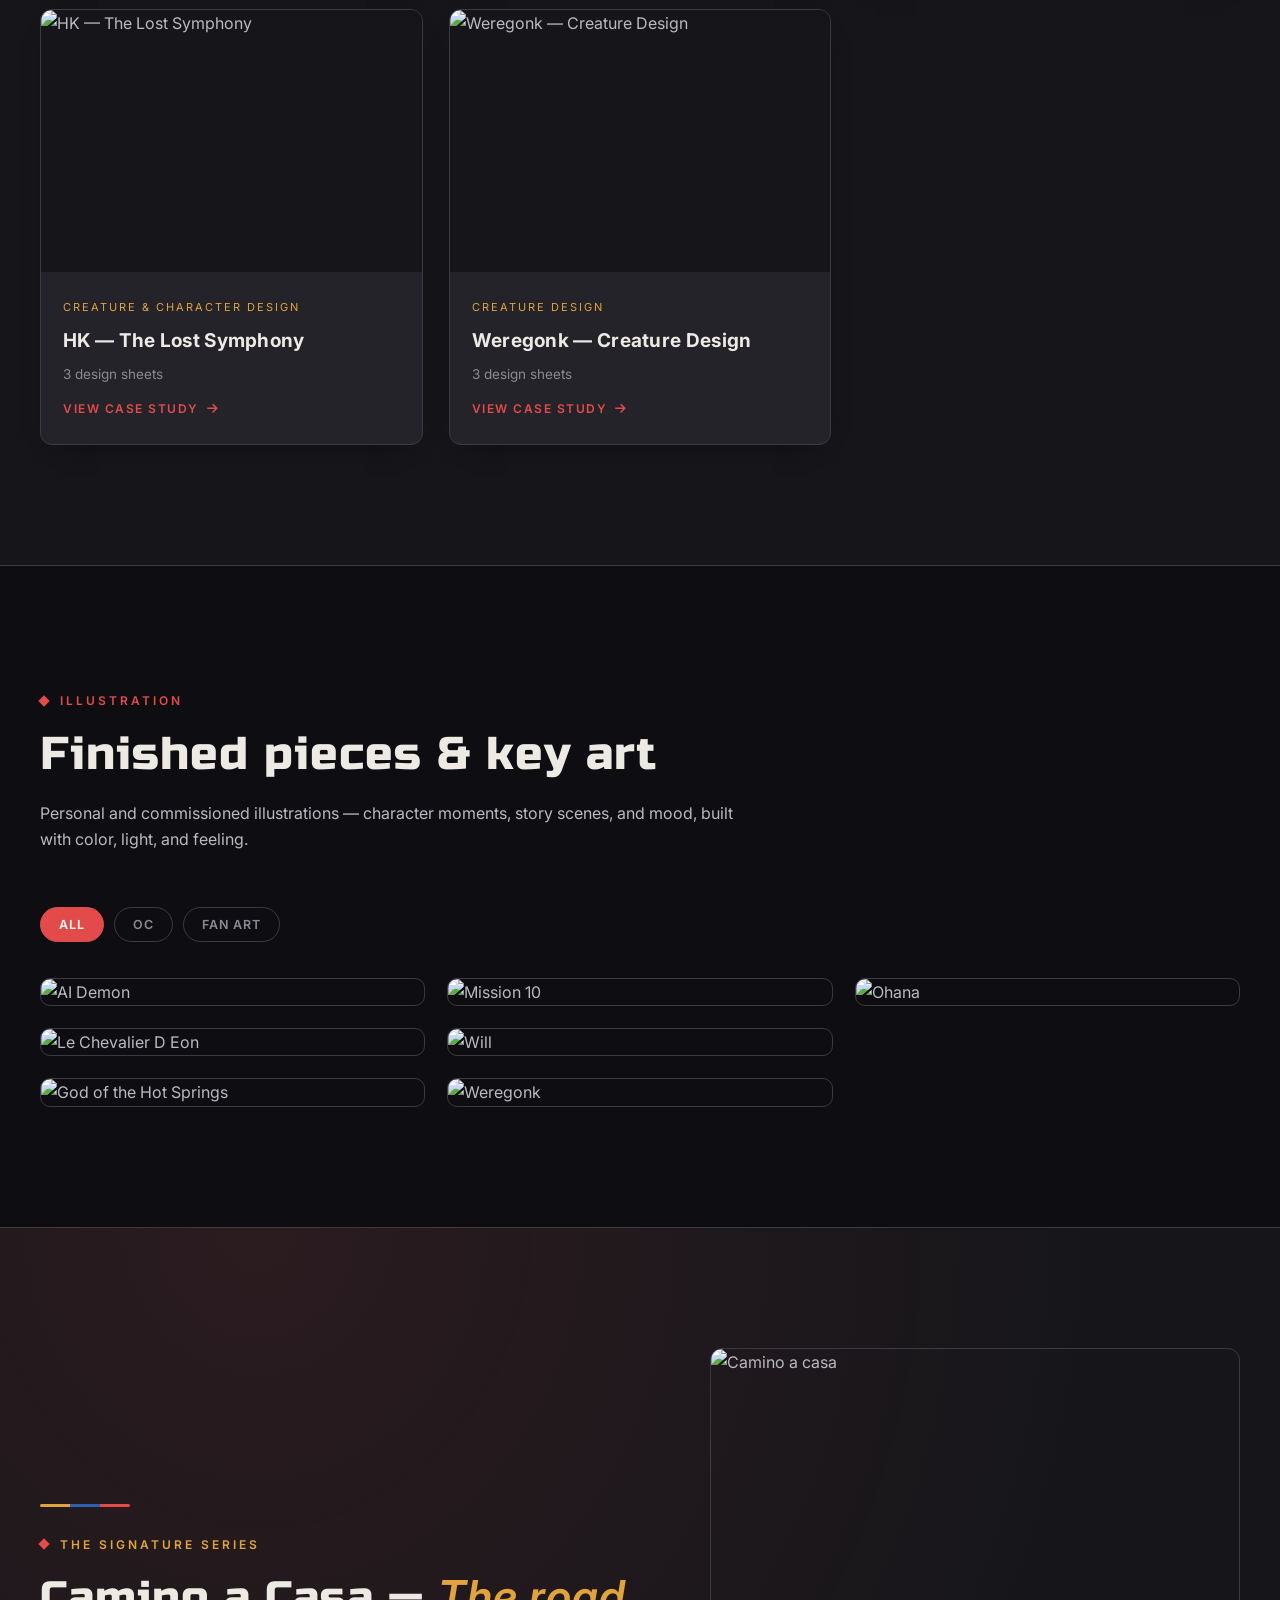
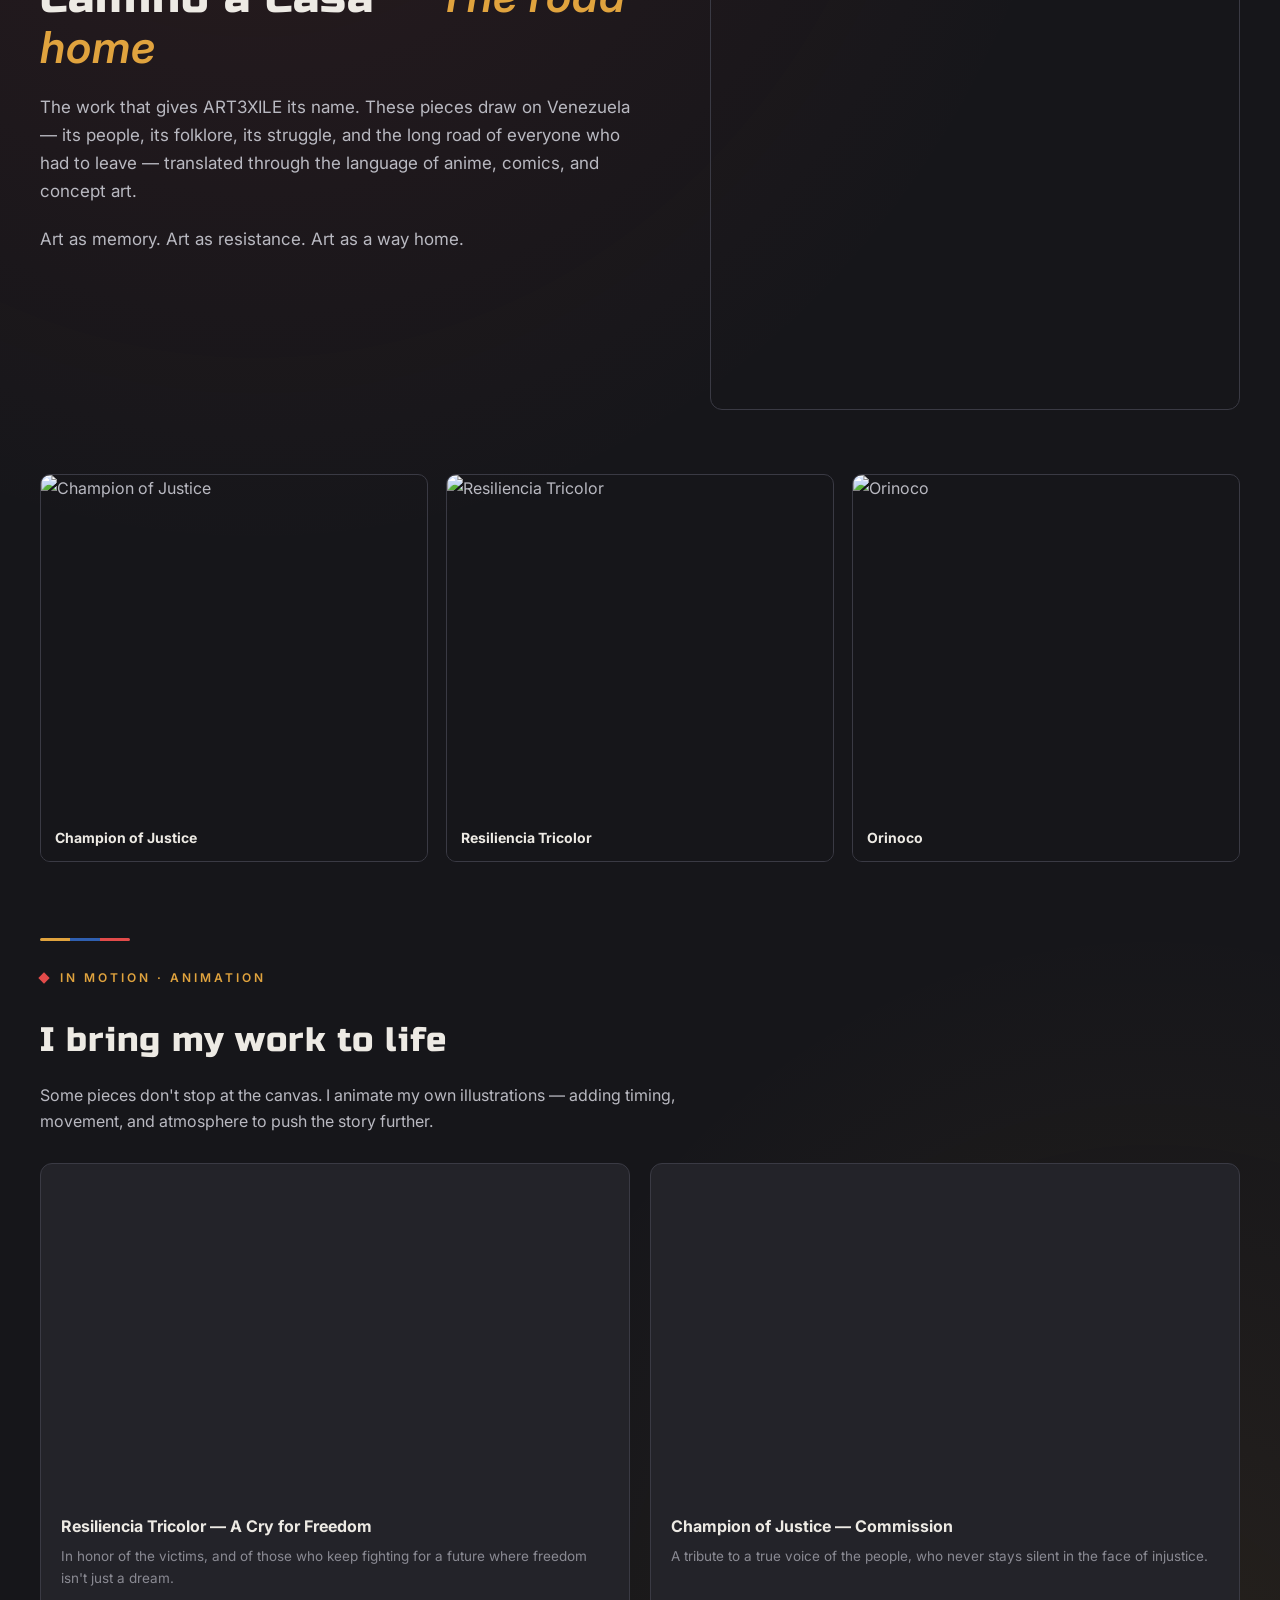
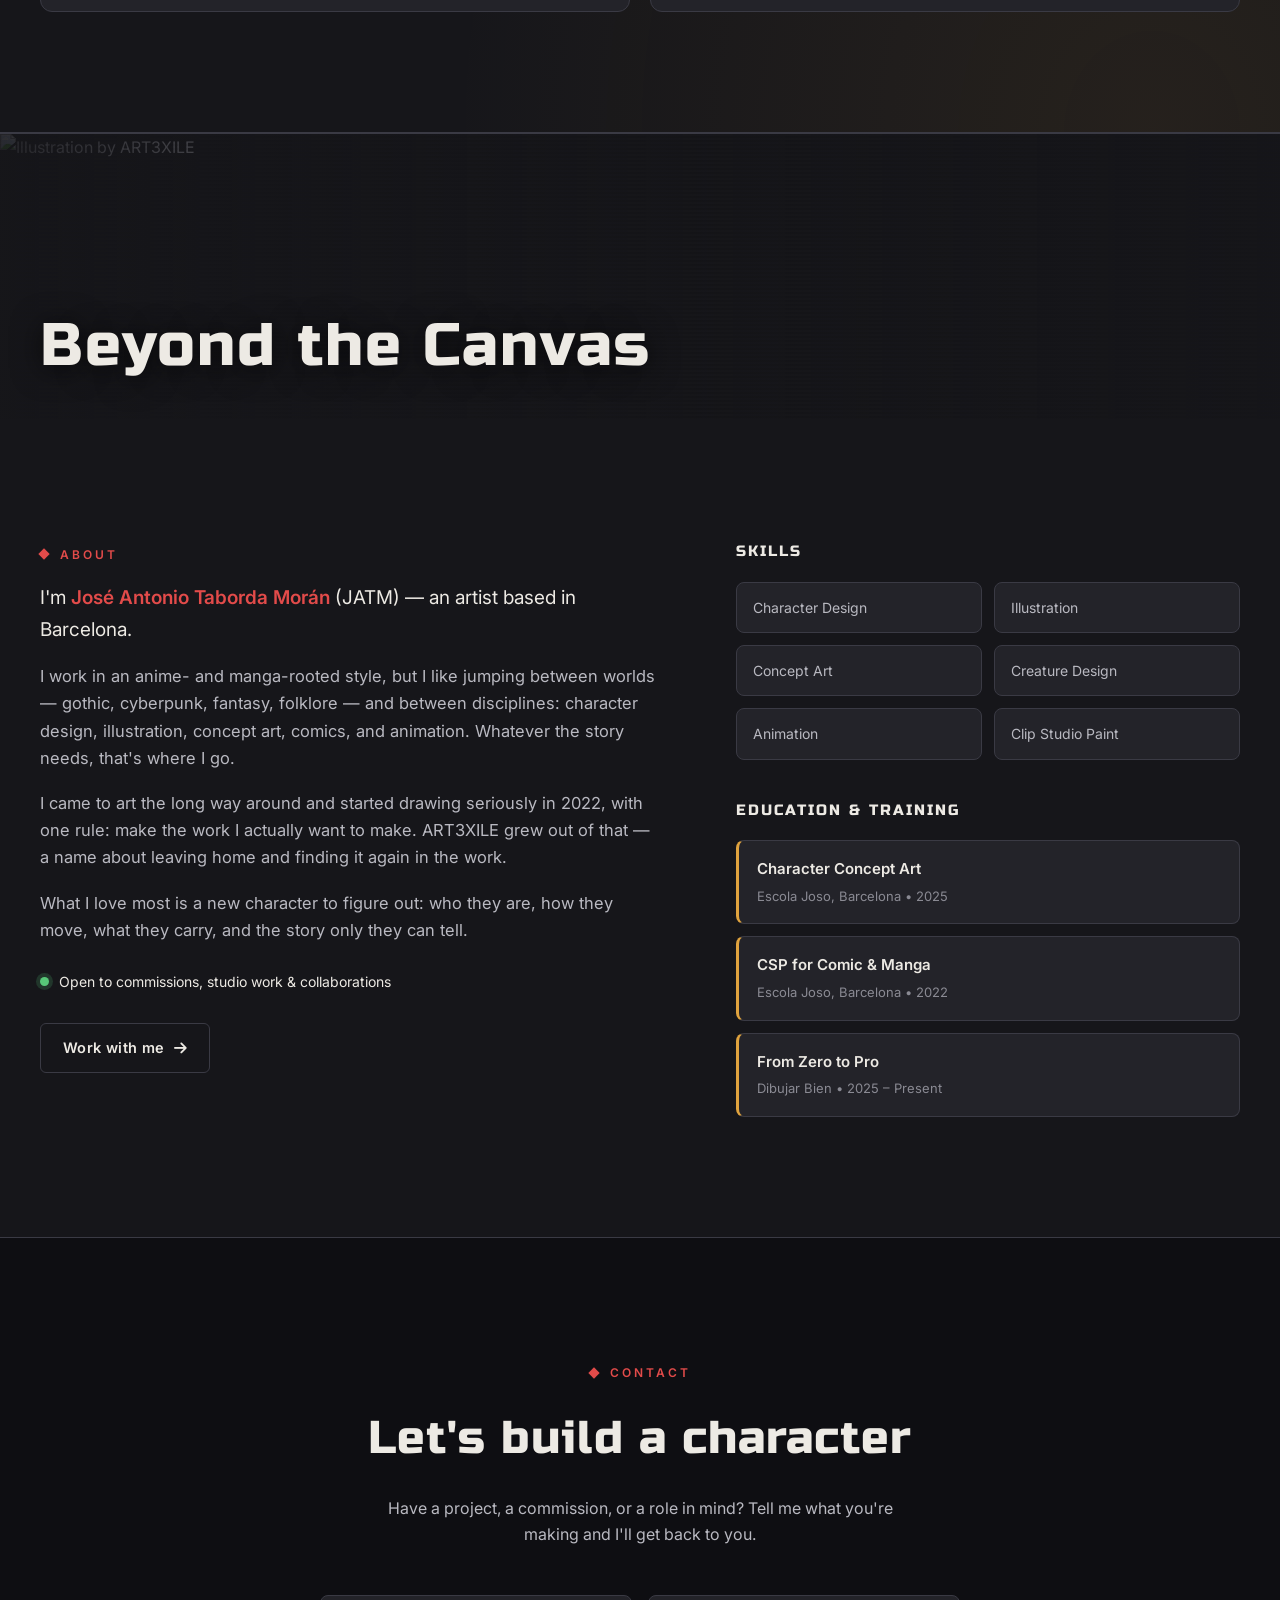
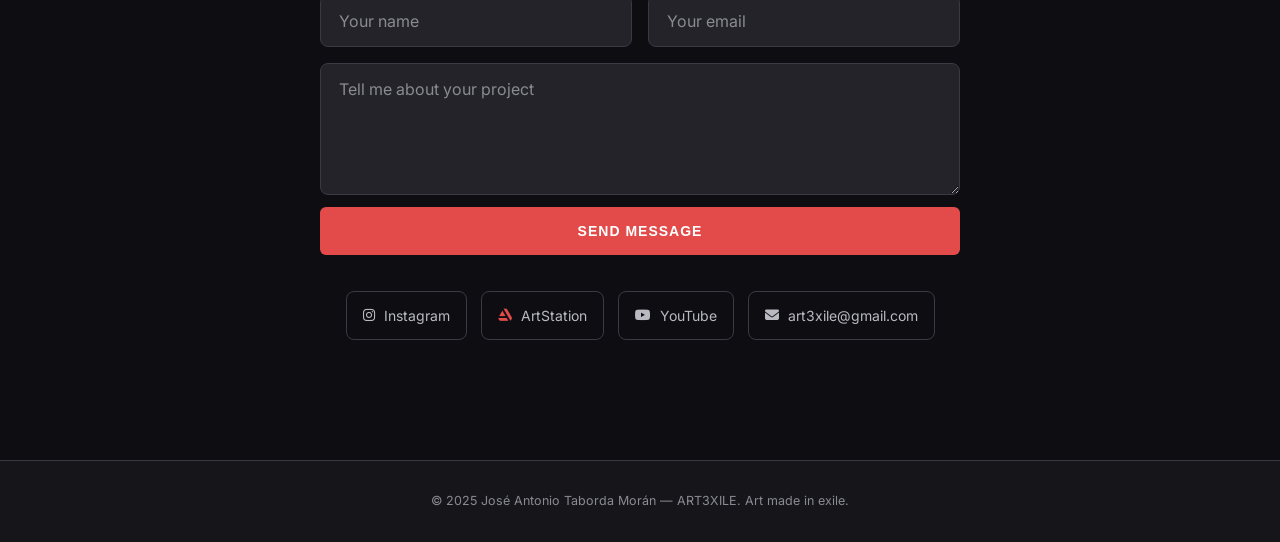
==== commit d32c256b: "Update index.html About" ====
--- a/index.html
+++ b/index.html
@@ -355,16 +355,55 @@
         /* ============ ABOUT ============ */
         #about { background: var(--tinta); border-top: 1px solid var(--line); }
         .about-banner { position: relative; width: 100%; height: 285px; overflow: hidden; }
-        .about-banner img { width: 100%; height: 100%; object-fit: cover; object-position: center 36%; }
-        .about-banner::after { content:''; position:absolute; inset:0; background: linear-gradient(to right, rgba(22,22,26,.9), rgba(22,22,26,.3) 55%, rgba(22,22,26,.65)); }
+        .about-banner .ab-base { position: absolute; inset: 0; z-index: 0; width: 100%; height: 100%; object-fit: cover; object-position: center 36%; }
+
+        /* RGB-split glitch: two colour-channel copies of the banner image,
+           offset sideways. Aligned = looks normal; offset = chromatic fringe. */
+        .about-banner .ab-glitch {
+            position: absolute; inset: 0; z-index: 1; pointer-events: none;
+            background: var(--ab-img) center 36% / cover no-repeat;
+            mix-blend-mode: screen; opacity: .5;
+            will-change: transform, clip-path;
+        }
+        .about-banner .ab-r { filter: url(#ab-red);  animation: abGlitchR 7s linear infinite; }
+        .about-banner .ab-c { filter: url(#ab-cyan); animation: abGlitchC 7s linear infinite; }
+
+        /* scanlines — always-on subtle hum */
+        .about-banner .ab-scan {
+            position: absolute; inset: 0; z-index: 2; pointer-events: none;
+            mix-blend-mode: overlay; opacity: .45;
+            background: repeating-linear-gradient(to bottom,
+                rgba(0,0,0,0) 0, rgba(0,0,0,0) 2px, rgba(0,0,0,.5) 3px, rgba(0,0,0,0) 4px);
+            animation: abScan 5s linear infinite;
+        }
+        .ab-defs { position: absolute; width: 0; height: 0; }
+        .about-banner .about-fx { position: absolute; inset: 0; z-index: 3; pointer-events: none; }
+
+        .about-banner::after { content:''; position:absolute; inset:0; z-index: 3; background: linear-gradient(to right, rgba(22,22,26,.9), rgba(22,22,26,.3) 55%, rgba(22,22,26,.65)); }
         .about-banner-title {
             position: absolute; left: 0; right: 0; bottom: 24px;
             max-width: var(--maxw); margin: 0 auto;
             padding: 0 clamp(16px, 4vw, 40px);
             font-size: clamp(28px, 8vw, 60px); color: var(--paper);
-            letter-spacing: clamp(0px, 0.5vw, 2px); z-index: 1;
+            letter-spacing: clamp(0px, 0.5vw, 2px); z-index: 4;
             text-shadow: 0 3px 30px rgba(0,0,0,.7);
         }
+        /* subtle constant split (the "base hum") + quick bursts near the end of each loop */
+        @keyframes abGlitchR {
+            0%, 68%   { transform: translateX(-1px); clip-path: inset(0); }
+            70%       { transform: translateX(-9px); clip-path: inset(18% 0 62% 0); }
+            72%       { transform: translateX(7px);  clip-path: inset(68% 0 12% 0); }
+            74%       { transform: translateX(-6px); clip-path: inset(42% 0 36% 0); }
+            76%, 100% { transform: translateX(-1px); clip-path: inset(0); }
+        }
+        @keyframes abGlitchC {
+            0%, 68%   { transform: translateX(1px);  clip-path: inset(0); }
+            70%       { transform: translateX(9px);  clip-path: inset(18% 0 62% 0); }
+            72%       { transform: translateX(-7px); clip-path: inset(68% 0 12% 0); }
+            74%       { transform: translateX(6px);  clip-path: inset(42% 0 36% 0); }
+            76%, 100% { transform: translateX(1px);  clip-path: inset(0); }
+        }
+        @keyframes abScan { from { background-position-y: 0; } to { background-position-y: 6px; } }
         .about-grid { display: grid; grid-template-columns: 1fr; gap: 40px; align-items: start; }
         .about-copy p { font-size: 16.5px; color: var(--text); }
         .about-copy p + p { margin-top: 18px; }
@@ -651,9 +690,16 @@
 
     <!-- ============ ABOUT ============ -->
     <section id="about">
-        <div class="about-banner">
-            <img src="https://cdnb.artstation.com/p/assets/images/images/095/886/063/large/art3xile-aidemon.jpg?1769771852" alt="Illustration by ART3XILE" loading="lazy">
+        <div class="about-banner" style="--ab-img:url('https://cdnb.artstation.com/p/assets/images/images/095/886/063/large/art3xile-aidemon.jpg?1769771852')">
+            <img class="ab-base" src="https://cdnb.artstation.com/p/assets/images/images/095/886/063/large/art3xile-aidemon.jpg?1769771852" alt="Illustration by ART3XILE" loading="lazy">
+            <span class="ab-glitch ab-r" aria-hidden="true"></span>
+            <span class="ab-glitch ab-c" aria-hidden="true"></span>
+            <span class="ab-scan" aria-hidden="true"></span>
             <h2 class="about-banner-title">Beyond the Canvas</h2>
+            <svg class="ab-defs" width="0" height="0" aria-hidden="true" focusable="false">
+                <filter id="ab-red"><feColorMatrix type="matrix" values="1 0 0 0 0  0 0 0 0 0  0 0 0 0 0  0 0 0 1 0"/></filter>
+                <filter id="ab-cyan"><feColorMatrix type="matrix" values="0 0 0 0 0  0 1 0 0 0  0 0 1 0 0  0 0 0 1 0"/></filter>
+            </svg>
         </div>
         <div class="section">
             <div class="wrap">
@@ -1159,7 +1205,7 @@
             t += 0.008;
 
             /* candle flame glow — anchored on the flame, flickering irregularly */
-            const gx = w*0.75, gy = h*0.30;             // Move the light or flame position  w - horizontal/h - vertical(right side)
+            const gx = w*0.75, gy = h*0.30;             // flame position — gx horizontal, gy vertical
             /* layered waves + a little noise = organic flicker, not a smooth pulse */
             const flicker = 0.55
                 + 0.18*Math.sin(t*7.0)
@@ -1167,8 +1213,8 @@
                 + 0.10*Math.sin(t*23.0 + 2.1)
                 + 0.05*(Math.random()-0.5);
             const fl = Math.max(0, Math.min(1, flicker));
-            const gr = Math.max(w,h) * (0.40 + 0.05*fl); /* this line controls size of the flame*/
-            const ga = 0.10 + 0.16*fl; /* This line increase the light*/
+            const gr = Math.max(w,h) * (0.40 + 0.05*fl);   // flame size
+            const ga = 0.10 + 0.16*fl;                     // flame brightness
             const g = ctx.createRadialGradient(gx,gy,0, gx,gy,gr);
             g.addColorStop(0,   'rgba(255,214,140,'+ga+')');
             g.addColorStop(0.4, 'rgba(224,163,62,'+(ga*0.6)+')');
@@ -1209,6 +1255,76 @@
             es.forEach(e => e.isIntersecting ? start() : stop());
         }).observe(hero);
     })();
+
+    /* =========================================================
+       ABOUT BANNER FX — red glowing motes drifting down
+       Self-contained canvas, behind the title, pauses off-screen,
+       skipped for reduce-motion users. Matches the --exilio red.
+    ========================================================= */
+    (function aboutFX(){
+        const banner = document.querySelector('.about-banner');
+        if (!banner) return;
+        if (window.matchMedia('(prefers-reduced-motion: reduce)').matches) return;
+
+        const canvas = document.createElement('canvas');
+        canvas.className = 'about-fx';
+        canvas.setAttribute('aria-hidden', 'true');
+        banner.appendChild(canvas);
+        const ctx = canvas.getContext('2d');
+
+        let w = 0, h = 0, dpr = 1, raf = null;
+        const isMobile = window.matchMedia('(max-width:640px)').matches;
+        const COUNT = isMobile ? 14 : 40; /* More or fewer motes */
+        const rand = (a, b) => a + Math.random() * (b - a);
+        let parts = [];
+
+        function size(){
+            dpr = Math.min(window.devicePixelRatio || 1, 2);
+            const r = banner.getBoundingClientRect();
+            w = r.width; h = r.height;
+            canvas.width = w * dpr; canvas.height = h * dpr;
+            canvas.style.width = w + 'px'; canvas.style.height = h + 'px';
+            ctx.setTransform(dpr, 0, 0, dpr, 0, 0);
+        }
+        function spark(){
+            return { x:rand(0,w), y:rand(-20, h),
+                r:rand(0.6,2.0), vx:rand(-0.15,0.15), vy:rand(0.15,0.50), /* vy - Fall speed, r - Size/glow  */
+                a:0, aMax:rand(0.25,0.70), d:rand(0,6.28),
+                c: Math.random() < 0.5 ? '226,75,74' : '255,90,80' };  // exilio red + a brighter red
+        }
+        function seed(){
+            parts = [];
+            for (let i=0;i<COUNT;i++){ const s = spark(); s.y = rand(0,h); parts.push(s); }
+        }
+        function frame(){
+            ctx.clearRect(0,0,w,h);
+            for (const p of parts){
+                p.d += 0.02;
+                p.x += p.vx + Math.sin(p.d)*0.20;   // gentle sideways sway
+                p.y += p.vy;                          // falling
+                if (p.a < p.aMax) p.a += 0.01;
+                if (p.y > h*0.80) p.a -= 0.01;        // fade out near the bottom
+                if (p.y > h+10 || p.a <= 0) Object.assign(p, spark());
+                const a = Math.max(0, p.a);
+                ctx.beginPath();
+                ctx.shadowBlur = 8;                   // the glow
+                ctx.shadowColor = 'rgba('+p.c+','+a+')';
+                ctx.fillStyle = 'rgba('+p.c+','+a+')';
+                ctx.arc(p.x, p.y, p.r, 0, 6.2832);
+                ctx.fill();
+            }
+            ctx.shadowBlur = 0;
+            raf = requestAnimationFrame(frame);
+        }
+        function start(){ if (!raf) raf = requestAnimationFrame(frame); }
+        function stop(){ if (raf){ cancelAnimationFrame(raf); raf = null; } }
+
+        size(); seed();
+        window.addEventListener('resize', () => { size(); });
+        new IntersectionObserver(es => {
+            es.forEach(e => e.isIntersecting ? start() : stop());
+        }).observe(banner);
+    })();
     </script>
 </body>
 </html>
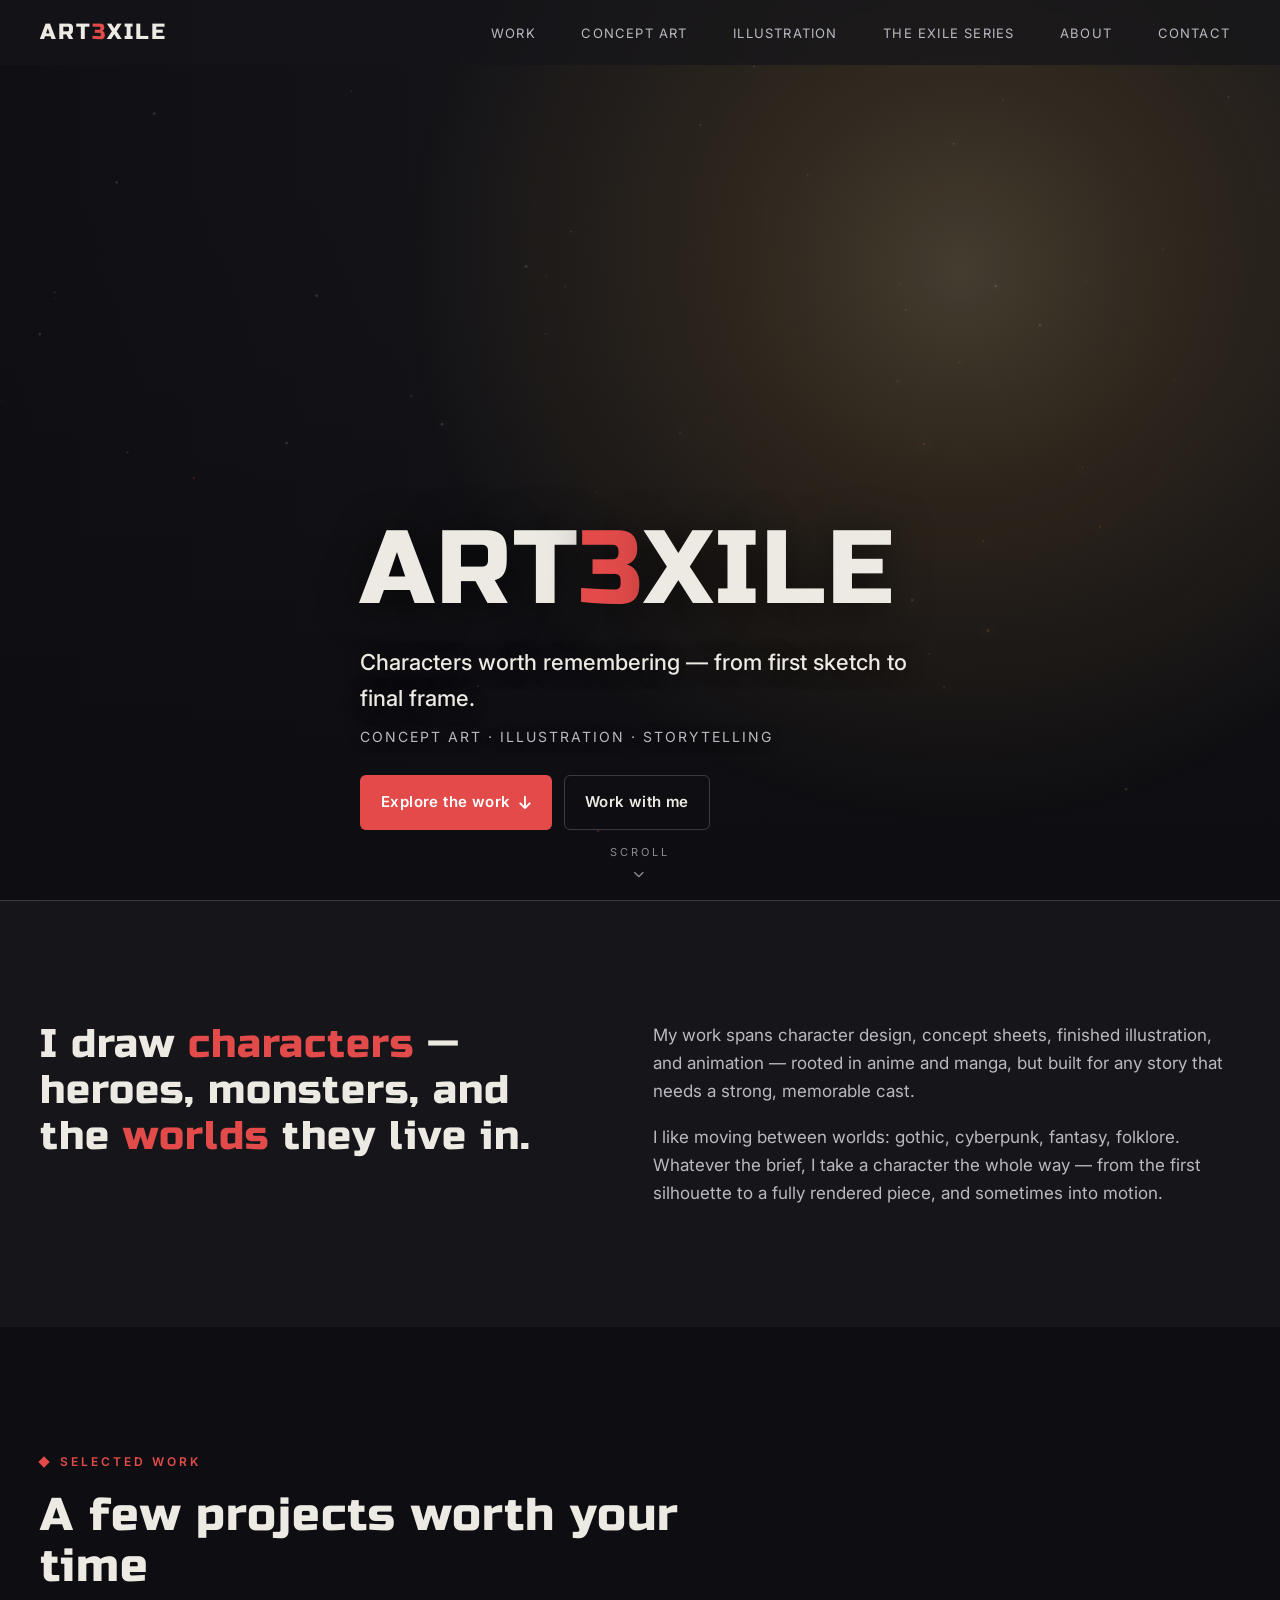
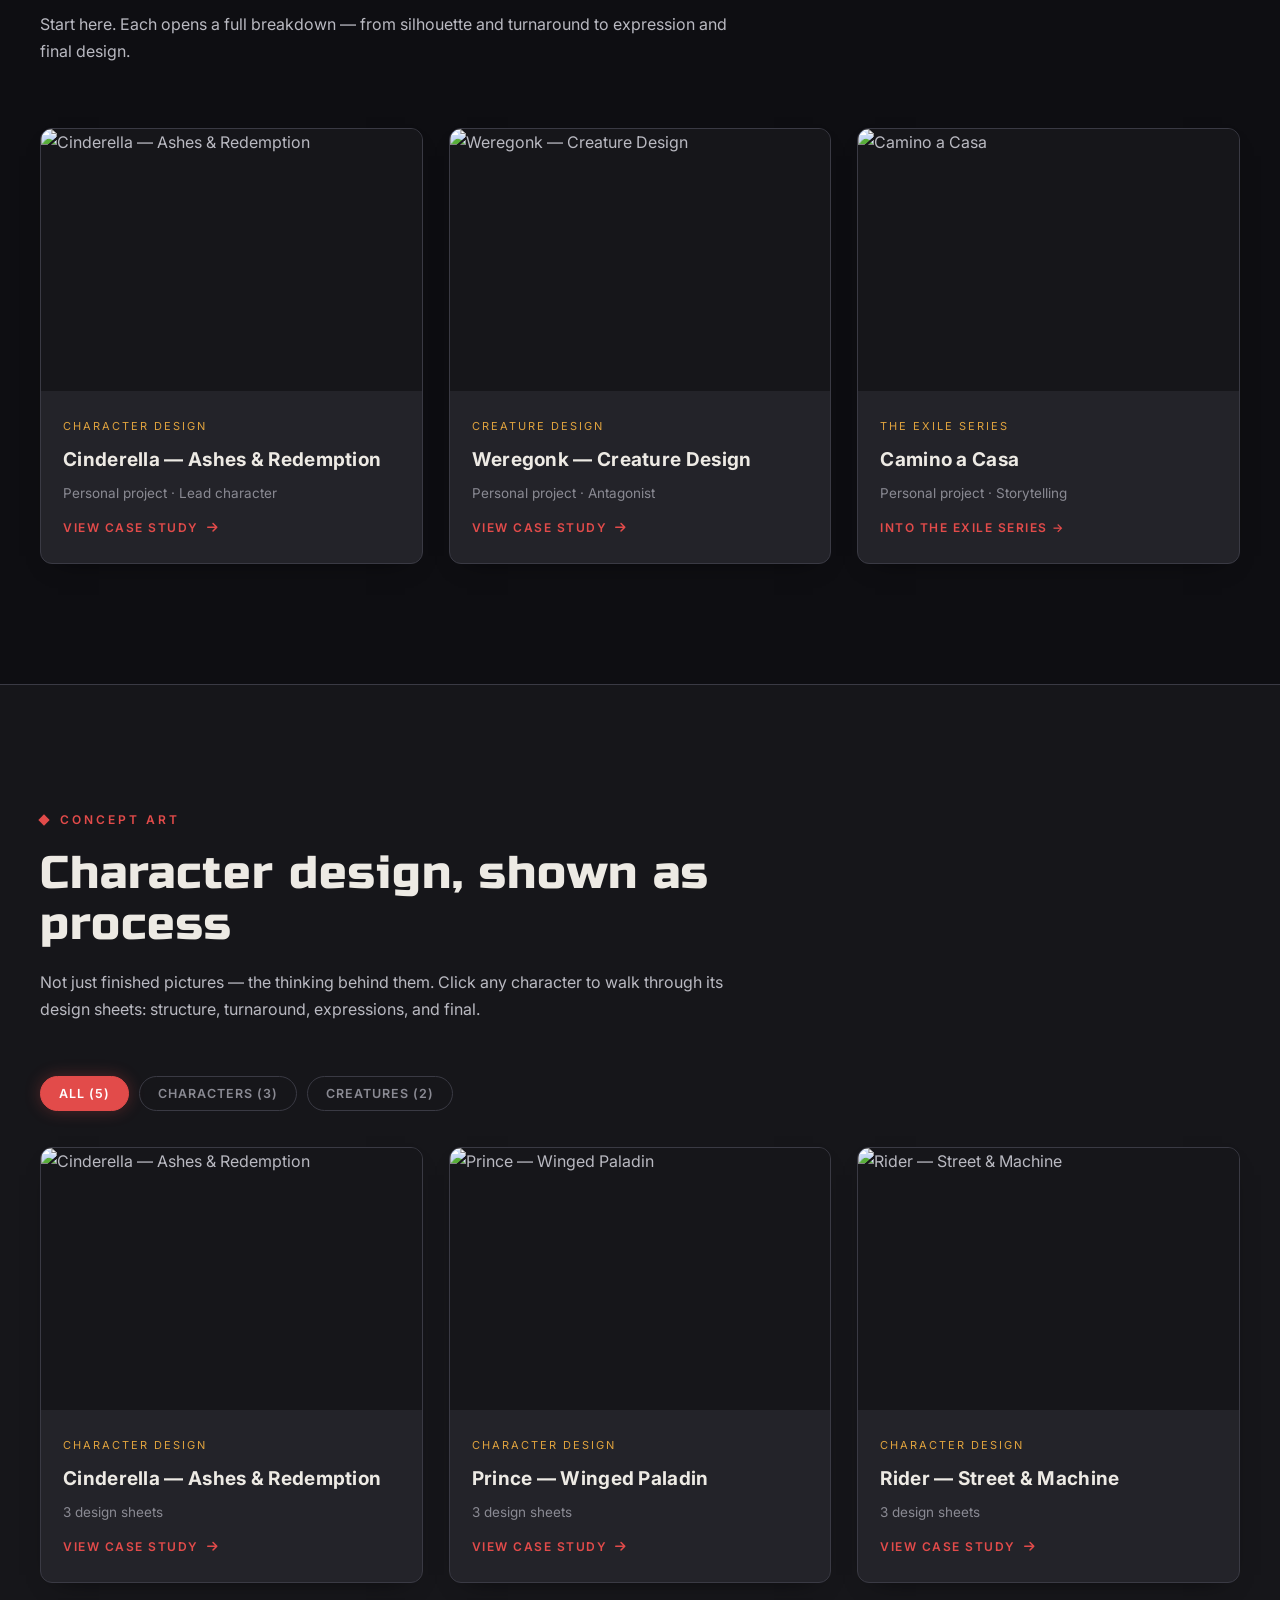
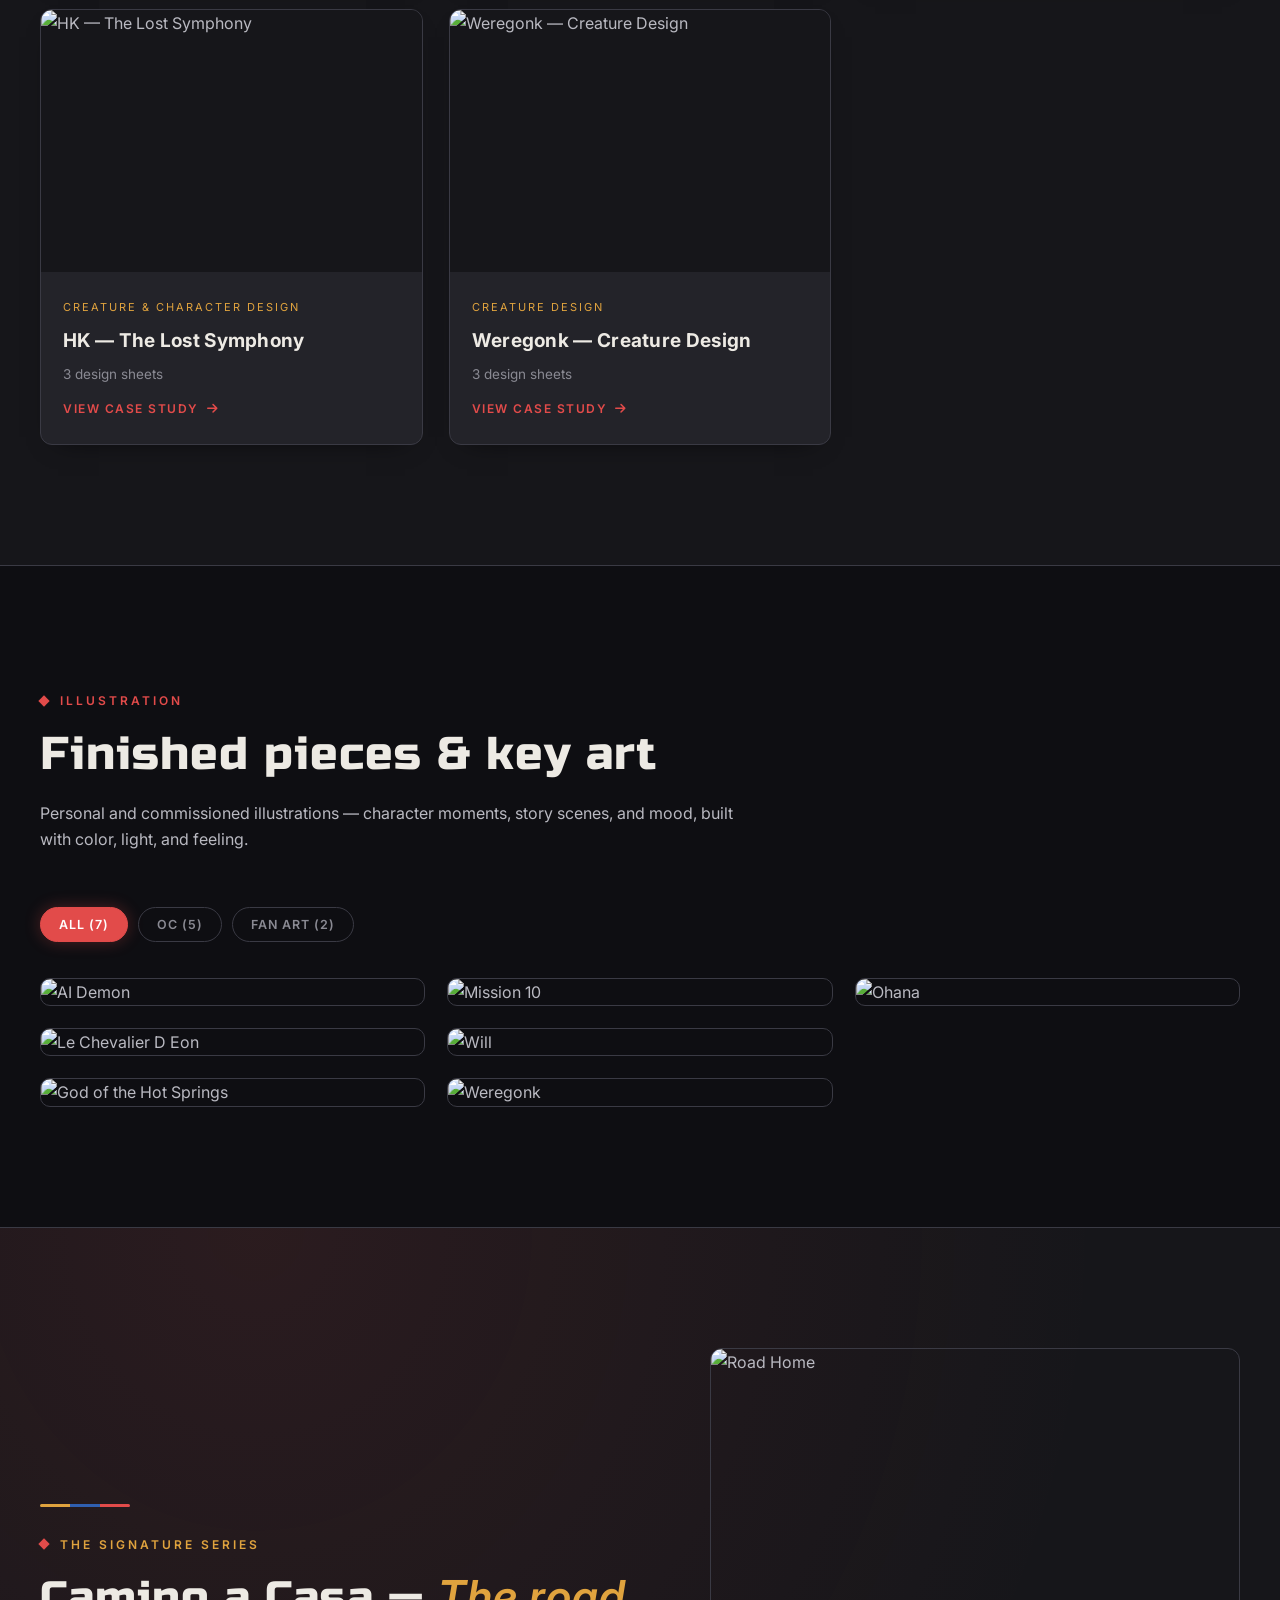
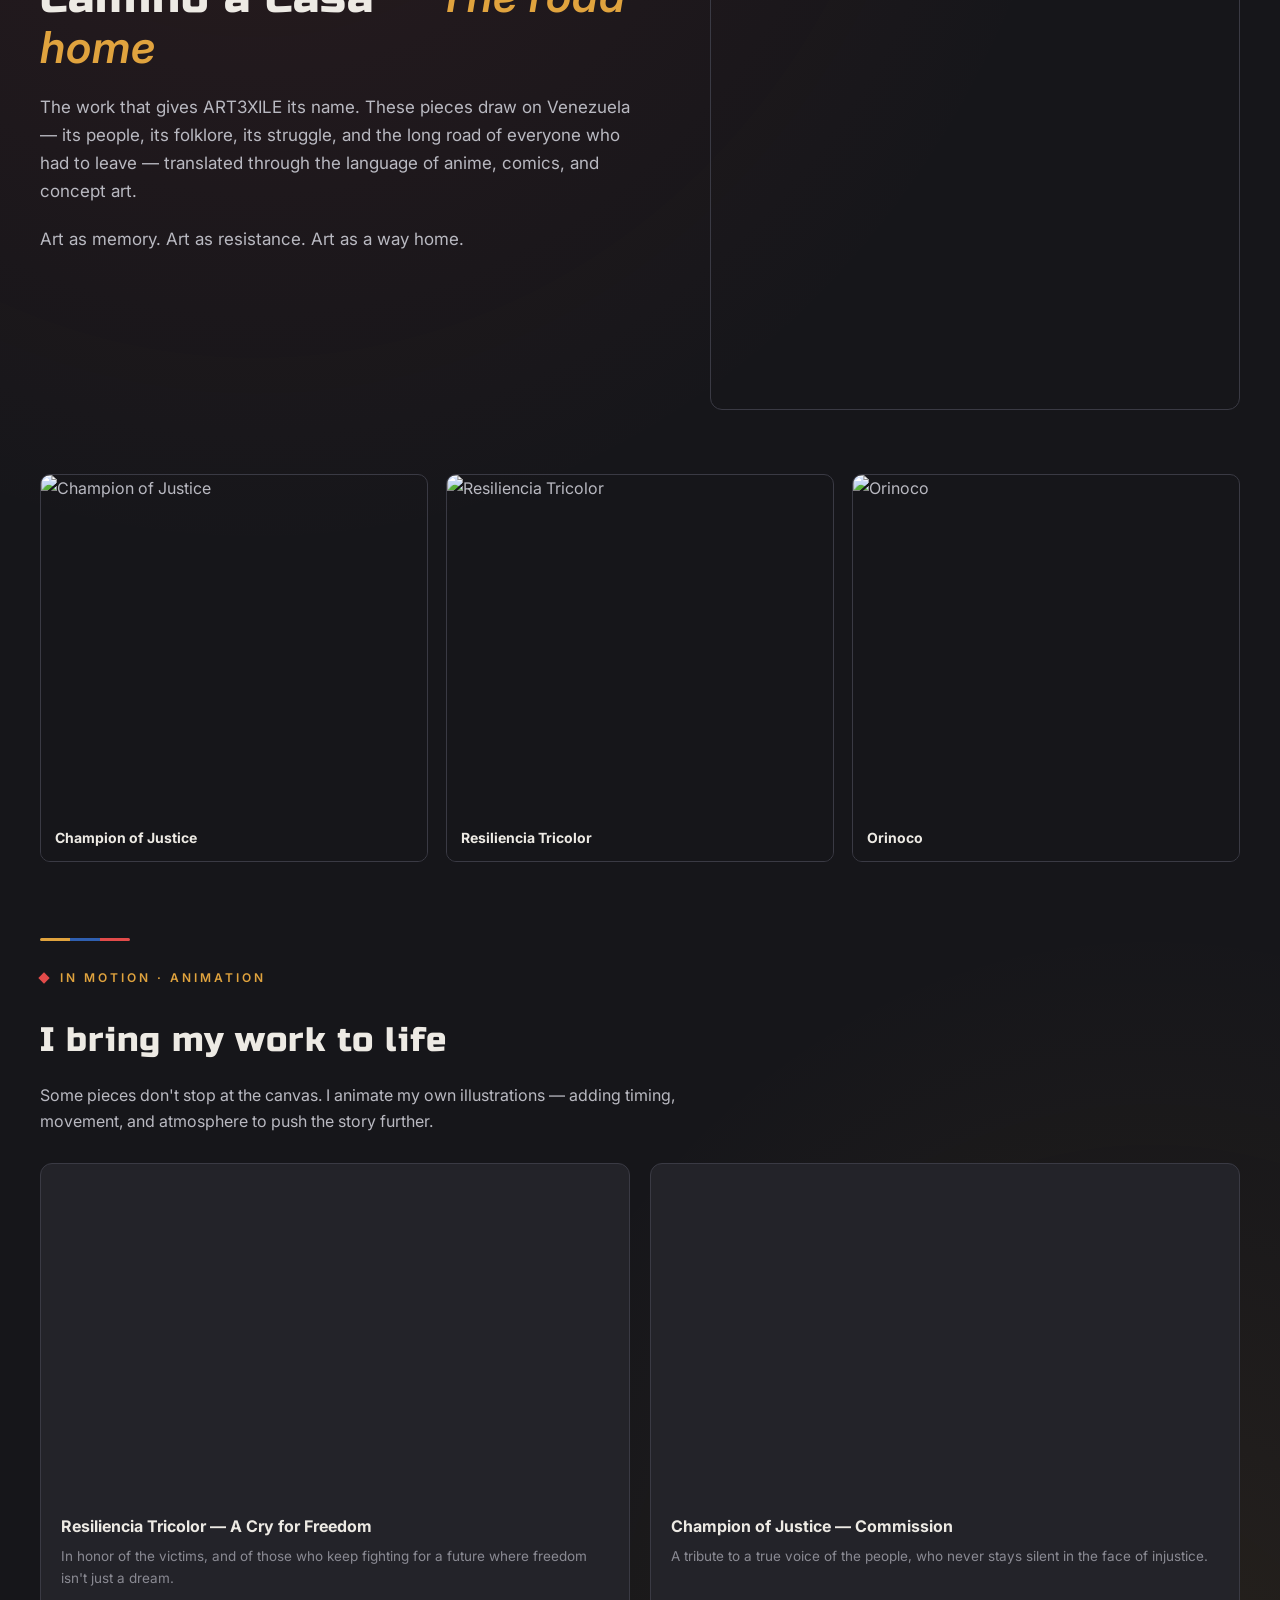
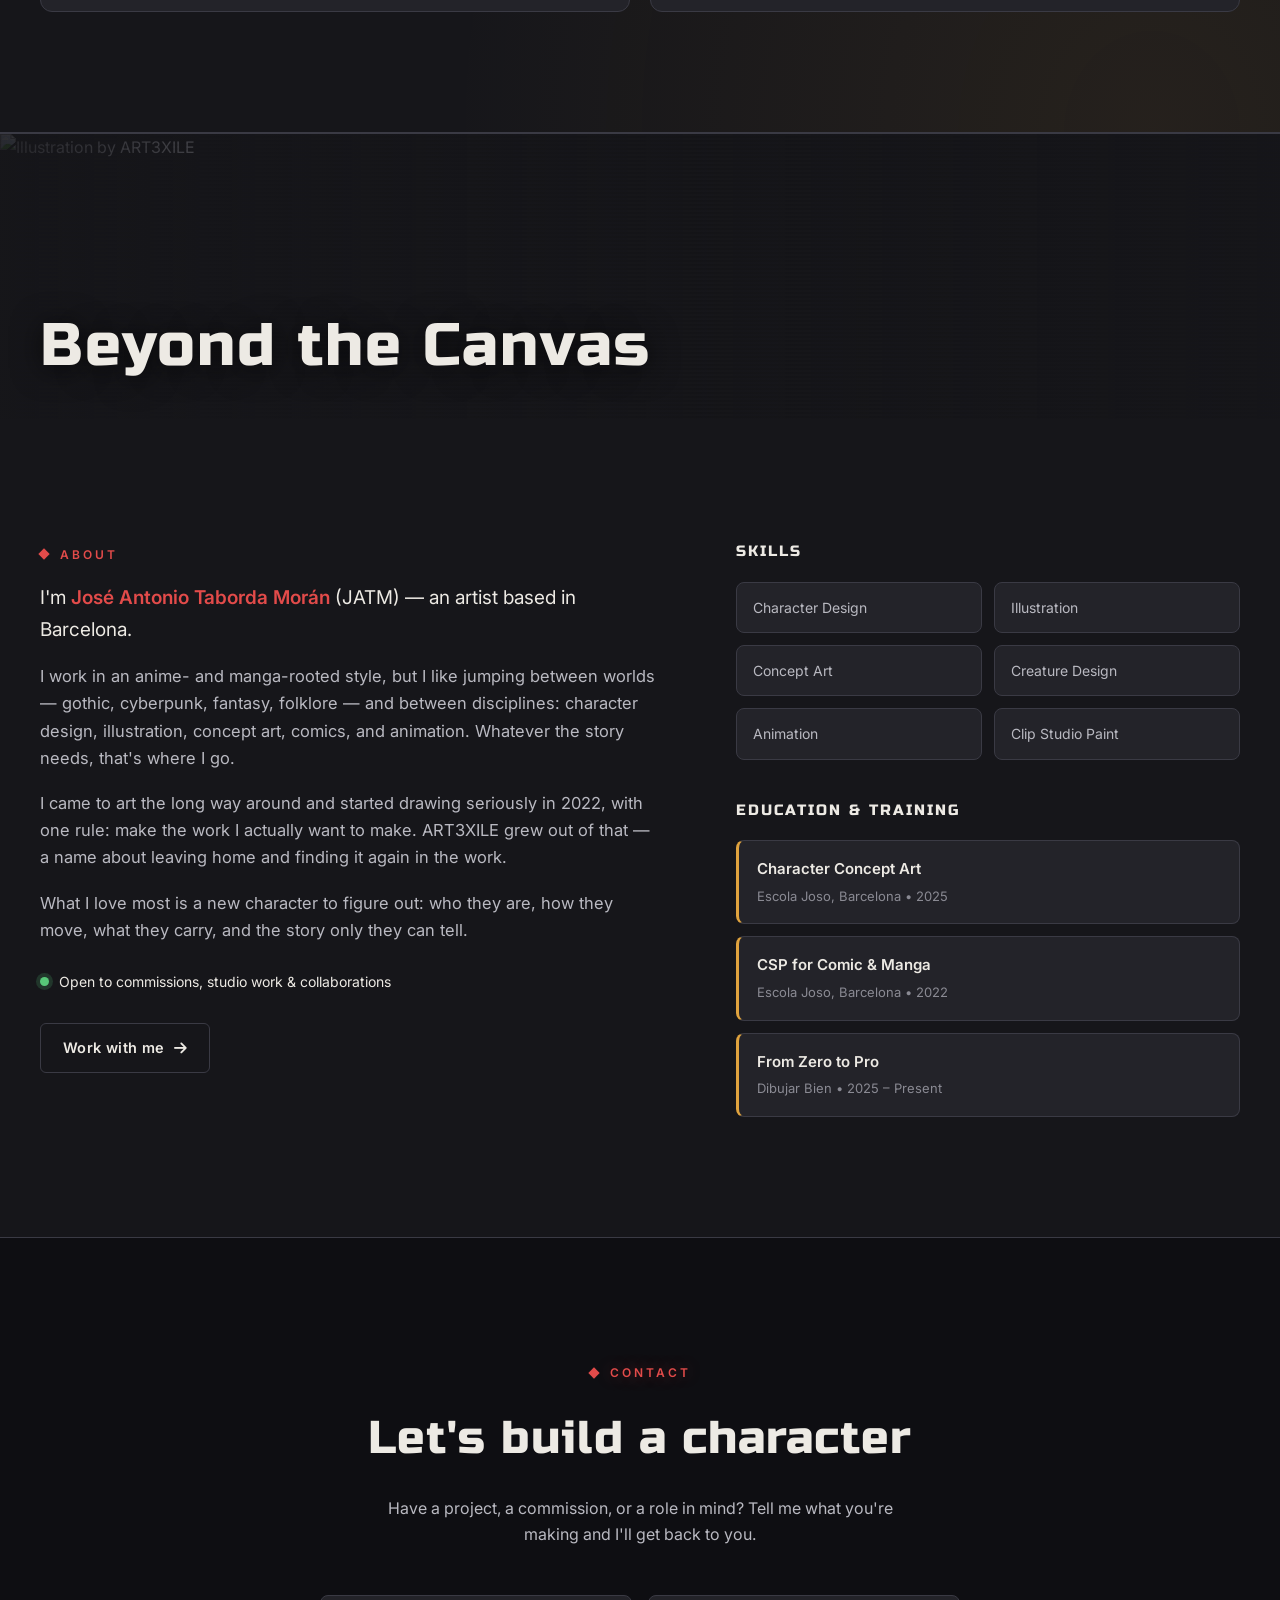
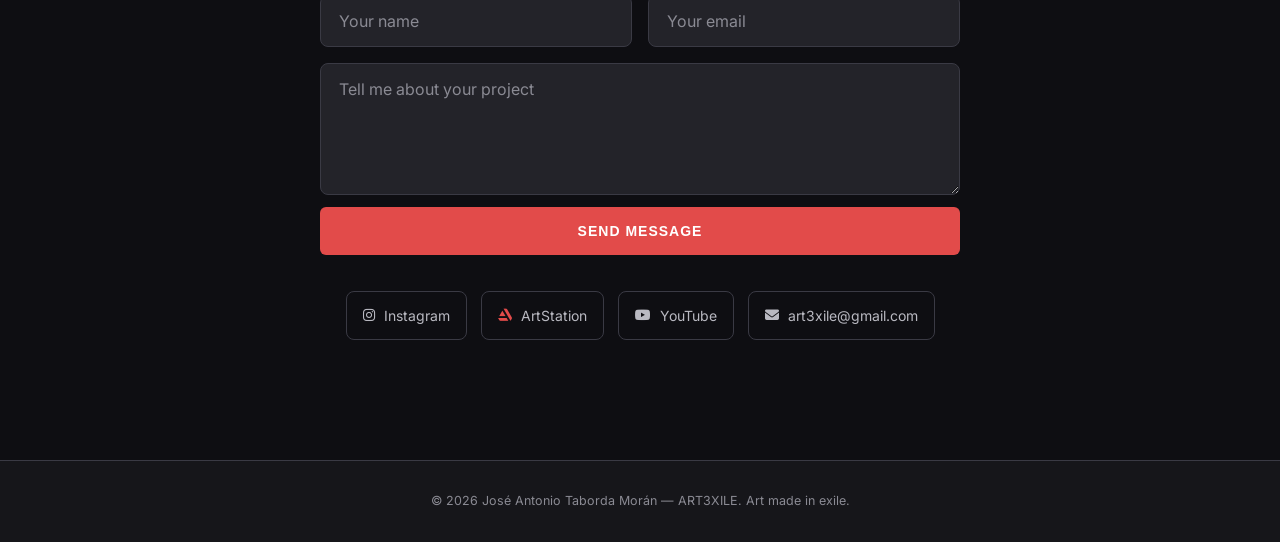
==== commit e36ad373: "Restructure portfolio with JSON data layer and UI enhancements. Split monolithic index into assets a" ====
--- a/index.html
+++ b/index.html
@@ -9,567 +9,51 @@
     <meta name="description" content="ART3XILE — character designer and illustrator José Antonio Taborda Morán, based in Barcelona. Anime- and manga-rooted character design, illustration, concept art, and animation for games, stories, and screens.">
     <meta name="keywords" content="character design, character designer, illustrator, illustration, concept art, anime, manga, creature design, animation, digital artist, Barcelona, ART3XILE">
     <meta name="author" content="José Antonio Taborda Morán">
+    <link rel="canonical" href="https://ja-tm.github.io/Art3xile/">
 
     <!-- Open Graph -->
     <meta property="og:title" content="ART3XILE — Character Design & Illustration">
     <meta property="og:description" content="Anime- and manga-rooted character design, illustration, concept art, and animation. Characters worth remembering.">
     <meta property="og:image" content="https://cdna.artstation.com/p/assets/images/images/095/886/172/large/art3xile-last-prj0-6.jpg">
+    <meta property="og:url" content="https://ja-tm.github.io/Art3xile/">
     <meta property="og:type" content="website">
 
-    <!-- Fonts: Russo One (display/wordmark) + Inter (body) -->
+    <!-- Icons -->
+    <link rel="icon" href="assets/favicon.svg" type="image/svg+xml">
+
+    <!-- Fonts -->
     <link rel="preconnect" href="https://fonts.googleapis.com">
     <link rel="preconnect" href="https://fonts.gstatic.com" crossorigin>
+    <link rel="preconnect" href="https://cdna.artstation.com">
+    <link rel="preconnect" href="https://cdnb.artstation.com">
     <link href="https://fonts.googleapis.com/css2?family=Russo+One&family=Inter:wght@300;400;500;600;700&display=swap" rel="stylesheet">
     <link rel="stylesheet" href="https://cdnjs.cloudflare.com/ajax/libs/font-awesome/6.5.1/css/all.min.css">
-
-    <style>
-        /* ============ DESIGN TOKENS ============ */
-        :root {
-            --tinta:      #16161A;   /* Negro tinta — base */
-            --band:       #0E0E12;   /* darker band — alternating sections */
-            --surface:    #232329;   /* raised panels / cards */
-            --surface-2:  #2C2C34;   /* hover panels */
-            --line:       #3A3A44;   /* hairlines / borders */
-            --exilio:     #E24B4A;   /* Rojo exilio — primary accent */
-            --exilio-dim: #b13a39;
-            --oro:        #E0A33E;   /* candlelight gold — secondary accent */
-            --paper:      #EDEAE4;   /* warm off-white — headings */
-            --text:       #B9B9C1;   /* body text */
-            --muted:      #8A8A93;   /* captions / meta */
-
-            --maxw: 1320px;
-            --ease: cubic-bezier(0.22, 1, 0.36, 1);
-        }
-
-        * { margin: 0; padding: 0; box-sizing: border-box; }
-        html { scroll-behavior: smooth; }
-
-        body {
-            font-family: 'Inter', sans-serif;
-            background: var(--tinta);
-            color: var(--text);
-            line-height: 1.65;
-            -webkit-font-smoothing: antialiased;
-            overflow-x: hidden;
-        }
-
-        h1, h2, h3, .display { font-family: 'Russo One', sans-serif; font-weight: 400; }
-
-        a { color: inherit; }
-        img { display: block; max-width: 100%; height: auto; }
-
-        ::selection { background: var(--exilio); color: #fff; }
-
-        /* Visible keyboard focus */
-        a:focus-visible, button:focus-visible, input:focus-visible, textarea:focus-visible {
-            outline: 2px solid var(--oro);
-            outline-offset: 3px;
-        }
-
-        /* ============ SHARED LAYOUT (mobile-first base) ============ */
-        .wrap { max-width: var(--maxw); margin: 0 auto; padding: 0 clamp(16px, 4vw, 40px); }
-
-        .eyebrow {
-            font-family: 'Inter', sans-serif;
-            font-size: 12px;
-            font-weight: 600;
-            letter-spacing: 3px;
-            text-transform: uppercase;
-            color: var(--exilio);
-            display: inline-flex;
-            align-items: center;
-            gap: 12px;
-            margin-bottom: 18px;
-        }
-        .eyebrow::before {
-            content: '';
-            width: 8px; height: 8px;
-            background: var(--exilio);
-            transform: rotate(45deg);   /* diamond — brand connective device */
-            display: inline-block;
-        }
-
-        .section { padding: clamp(56px, 12vw, 120px) 0; }
-        .section-head { max-width: 720px; margin-bottom: clamp(32px, 6vw, 64px); }
-        .section-head.center { margin-left: auto; margin-right: auto; text-align: center; }
-        .section-head.center .eyebrow { justify-content: center; }
-        .section-head h2 {
-            font-size: clamp(30px, 4vw, 46px);
-            color: var(--paper);
-            line-height: 1.1;
-            letter-spacing: 1px;
-        }
-        .section-head p { margin-top: 20px; font-size: 16px; color: var(--text); }
-
-        /* per-section backgrounds — each section reads as its own room */
-        .statement { background: var(--tinta); }
-        #work { background: var(--band); }
-        #concept { background: var(--tinta); }
-        #illustration { background: var(--band); }
-
-        section[id], header#top { scroll-margin-top: 72px; }
-
-        /* ============ NAV ============ */
-        nav {
-            position: fixed; top: 0; left: 0; right: 0; z-index: 1000;
-            background: rgba(22,22,26,0.72);
-            backdrop-filter: blur(14px);
-            border-bottom: 1px solid transparent;
-            transition: border-color .3s, background .3s;
-        }
-        nav.scrolled { border-bottom-color: var(--line); background: rgba(22,22,26,0.92); }
-        nav .bar {
-            max-width: var(--maxw); margin: 0 auto;
-            padding: 14px clamp(16px, 4vw, 40px);
-            padding-top: max(14px, env(safe-area-inset-top));
-            display: flex; align-items: center; justify-content: space-between;
-        }
-        .logo {
-            font-family: 'Russo One', sans-serif;
-            font-size: 22px; letter-spacing: 2px; color: var(--paper);
-            text-decoration: none; z-index: 1001;
-        }
-        .logo b { color: var(--exilio); font-weight: 400; }
-        .nav-right { display: flex; align-items: center; gap: 12px; }
-        .menu {
-            position: fixed; inset: 0 0 0 auto; width: min(86%, 320px); height: 100dvh;
-            background: rgba(22,22,26,.98); flex-direction: column; justify-content: center;
-            gap: 24px; transform: translateX(100%); transition: transform .35s var(--ease);
-            padding: max(80px, env(safe-area-inset-top)) 28px max(40px, env(safe-area-inset-bottom));
-            list-style: none; z-index: 1000;
-        }
-        .menu.open { transform: translateX(0); }
-        .menu-overlay {
-            display: none; position: fixed; inset: 0; z-index: 999;
-            background: rgba(0,0,0,.55); backdrop-filter: blur(2px);
-        }
-        .menu-overlay.open { display: block; }
-        body.menu-open { overflow: hidden; }
-        .menu { display: flex; }
-        .menu a {
-            font-size: 16px; letter-spacing: 1.2px; text-transform: uppercase;
-            color: var(--text); text-decoration: none; padding: 8px 0; position: relative;
-            transition: color .25s;
-        }
-        @media (min-width: 900px) {
-            .menu a { font-size: 13px; padding: 6px 0; }
-        }
-        .menu a::after {
-            content:''; position:absolute; left:0; bottom:0; height:2px; width:0;
-            background: var(--exilio); transition: width .3s var(--ease);
-        }
-        .menu a:hover, .menu a.active { color: var(--paper); }
-        .menu a:hover::after, .menu a.active::after { width: 100%; }
-
-        .btn {
-            display: inline-flex; align-items: center; gap: 9px;
-            font-size: 14.5px; font-weight: 600; letter-spacing: .4px;
-            padding: 12px 22px; border-radius: 6px; text-decoration: none;
-            transition: transform .25s var(--ease), background .25s, color .25s, border-color .25s;
-            cursor: pointer; border: 1px solid transparent;
-        }
-        .btn-solid { background: var(--exilio); color: #fff; }
-        .btn-solid:hover { background: var(--exilio-dim); transform: translateY(-2px); }
-        .btn-ghost { border-color: var(--line); color: var(--paper); background: transparent; }
-        .btn-ghost:hover { border-color: var(--exilio); color: var(--exilio); transform: translateY(-2px); }
-
-        .menu-toggle {
-            display: flex; flex-direction: column; justify-content: center; gap: 5px;
-            cursor: pointer; z-index: 1001; background: none; border: none;
-            width: 44px; height: 44px; padding: 10px;
-        }
-        .menu-toggle span { width: 24px; height: 2px; background: var(--paper); transition: .3s; }
-        .menu-toggle.active span:nth-child(1){ transform: translateY(7px) rotate(45deg); }
-        .menu-toggle.active span:nth-child(2){ opacity: 0; }
-        .menu-toggle.active span:nth-child(3){ transform: translateY(-7px) rotate(-45deg); }
-
-        /* ============ HERO ============ */
-        .hero {
-            min-height: 100vh; position: relative;
-            display: flex; align-items: flex-end;
-            background: url('https://cdna.artstation.com/p/assets/images/images/095/886/172/large/art3xile-last-prj0-6.jpg') center top / cover no-repeat;
-        }
-        .hero::before {
-            content:''; position: absolute; inset: 0;
-            background:
-                linear-gradient(to top, rgba(14,14,18,0.97) 0%, rgba(14,14,18,0.9) 18%, rgba(14,14,18,0.55) 38%, rgba(14,14,18,0.15) 60%, transparent 82%),
-                linear-gradient(to right, rgba(14,14,18,0.78) 0%, rgba(14,14,18,0.25) 36%, transparent 62%);
-        }
-        .hero-fx {
-            position: absolute; inset: 0; z-index: 1;
-            pointer-events: none;   /* never blocks the CTA buttons */
-        }
-        .hero-inner {
-            position: relative; z-index: 2;
-            padding: 88px 0 clamp(48px, 10vw, 70px);
-            max-width: 720px; width: 100%;
-        }
-        .hero .eyebrow {
-            color: var(--oro);
-            background: rgba(16, 16, 18, 0.326);
-            padding: 3px 6px;
-            border-radius: 3px;
-            text-shadow: 0 1px 2px rgba(0,0,0,0.2);
-        }
-        .hero .eyebrow::before { background: var(--oro); }
-        .hero h1 {
-            font-size: clamp(36px, 11vw, 104px);
-            line-height: 1; color: var(--paper); letter-spacing: clamp(0px, 0.5vw, 2px);
-            text-shadow: 0 4px 40px rgba(0,0,0,.6);
-            word-break: break-word;
-        }
-        .hero h1 b { color: var(--exilio); font-weight: 400; }
-        .hero .tagline {
-            margin-top: 22px; font-size: clamp(17px, 2.2vw, 22px);
-            color: var(--paper); font-weight: 500; max-width: 560px;
-            text-shadow: 0 2px 18px rgba(0,0,0,.7);
-        }
-        .hero .sub {
-            margin-top: 10px; font-size: clamp(11px, 2.8vw, 14px);
-            letter-spacing: clamp(1px, 0.4vw, 2px); text-transform: uppercase;
-            color: var(--text); text-shadow: 0 2px 12px rgba(0,0,0,.8);
-            line-height: 1.5;
-        }
-        .hero-cta { margin-top: 28px; display: flex; gap: 12px; flex-wrap: wrap; }
-        .hero-cta .btn { font-size: 15px; padding: 14px 20px; flex: 1 1 140px; justify-content: center; }
-        .scroll-hint {
-            position: absolute; bottom: max(20px, env(safe-area-inset-bottom)); left: 50%;
-            transform: translateX(-50%); color: var(--muted); font-size: 11px;
-            letter-spacing: 3px; text-transform: uppercase; z-index: 3;
-            display: none; flex-direction: column; align-items: center; gap: 8px;
-        }
-        .scroll-hint i { animation: bob 1.8s infinite; }
-        @keyframes bob { 0%,100%{ transform: translateY(0);} 50%{ transform: translateY(6px);} }
-
-        /* ============ STATEMENT ============ */
-        .statement { border-top: 1px solid var(--line); }
-        .statement .wrap { display: grid; grid-template-columns: 1fr; gap: 28px; align-items: start; }
-        .statement h2 { font-size: clamp(26px, 3.2vw, 40px); color: var(--paper); line-height: 1.15; letter-spacing: 1px; }
-        .statement h2 .hl { color: var(--exilio); }
-        .statement p { font-size: 17px; color: var(--text); }
-        .statement p + p { margin-top: 18px; }
-
-        /* ============ CARD GRID (featured + concept projects) ============ */
-        .grid { display: grid; gap: 26px; }
-        .grid-3 { grid-template-columns: 1fr; }
-
-        .card {
-            position: relative; border-radius: 12px; overflow: hidden;
-            background: var(--surface); border: 1px solid var(--line);
-            box-shadow: 0 10px 26px -18px rgba(0,0,0,.85);
-            cursor: pointer; transition: transform .4s var(--ease), border-color .3s, box-shadow .4s;
-        }
-        .card:hover { transform: translateY(-6px); border-color: var(--exilio); box-shadow: 0 24px 50px -20px rgba(0,0,0,.8); }
-        .card .thumb { aspect-ratio: 16 / 11; overflow: hidden; background: var(--tinta); }
-        .card .thumb img { width: 100%; height: 100%; object-fit: cover; transition: transform .6s var(--ease); }
-        .card:hover .thumb img { transform: scale(1.06); }
-        .card .meta { padding: 20px 22px 24px; }
-        .card .meta .kicker { font-size: 11px; letter-spacing: 2px; text-transform: uppercase; color: var(--oro); }
-        .card .meta h3 { font-family:'Inter',sans-serif; font-weight: 700; font-size: 19px; color: var(--paper); margin-top: 7px; letter-spacing:.3px; }
-        .card .meta p { font-size: 13.5px; color: var(--muted); margin-top: 6px; }
-        .card .meta .view { margin-top: 14px; font-size: 12px; font-weight: 600; letter-spacing: 1.5px; text-transform: uppercase; color: var(--exilio); display: inline-flex; align-items: center; gap: 8px; transition: gap .25s; }
-        .card:hover .meta .view { gap: 14px; }
-
-        /* ============ GALLERY FILTERS ============ */
-        .filters { display: flex; flex-wrap: wrap; gap: 10px; margin: -10px 0 36px; }
-        .filter-btn {
-            font-family:'Inter',sans-serif; font-size: 12.5px; font-weight: 600; letter-spacing: 1px;
-            text-transform: uppercase; color: var(--muted); background: transparent;
-            border: 1px solid var(--line); border-radius: 999px; padding: 9px 18px; cursor: pointer;
-            transition: color .25s, background .25s, border-color .25s;
-        }
-        .filter-btn:hover { color: var(--paper); border-color: var(--exilio); }
-        .filter-btn.active { color: #fff; background: var(--exilio); border-color: var(--exilio); }
-
-        /* ============ ILLUSTRATION MASONRY ============ */
-        .masonry { column-count: 1; column-gap: 16px; }
-        .ill {
-            break-inside: avoid; margin-bottom: 22px; position: relative;
-            border-radius: 10px; overflow: hidden; cursor: pointer; display: block;
-            border: 1px solid var(--line); transition: border-color .3s;
-        }
-        .ill.hide, .card.hide { display: none; }
-        .ill img { width: 100%; height: auto; transition: transform .5s var(--ease); }
-        .ill:hover { border-color: var(--exilio); }
-        .ill:hover img { transform: scale(1.04); }
-        .ill .cap {
-            position: absolute; inset: auto 0 0 0; padding: 36px 16px 14px;
-            background: linear-gradient(to top, rgba(22,22,26,.95), transparent);
-            opacity: 1; transform: none;
-        }
-        @media (hover: hover) and (pointer: fine) {
-            .ill .cap { opacity: 0; transform: translateY(8px); transition: .35s var(--ease); }
-            .ill:hover .cap { opacity: 1; transform: translateY(0); }
-        }
-        .ill .cap b { display:block; color: var(--paper); font-size: 15px; font-weight: 600; }
-        .ill .cap span { font-size: 12px; color: var(--oro); letter-spacing: 1px; }
-
-        /* ============ SIGNATURE SERIES (the bold moment) ============ */
-        #exile {
-            position: relative;
-            background:
-                radial-gradient(120% 80% at 20% 0%, rgba(226,75,74,.10), transparent 55%),
-                radial-gradient(100% 70% at 90% 100%, rgba(224,163,62,.08), transparent 55%),
-                var(--tinta);
-            border-top: 1px solid var(--line);
-            border-bottom: 1px solid var(--line);
-            overflow: hidden;
-        }
-        /* tricolor seam — Venezuelan flag, muted into the theme */
-        .seam { display: flex; height: 3px; width: 90px; border-radius: 2px; overflow: hidden; margin-bottom: 22px; }
-        .seam i { flex: 1; }
-        .seam i:nth-child(1){ background: var(--oro); }
-        .seam i:nth-child(2){ background: #2f5fb0; }
-        .seam i:nth-child(3){ background: var(--exilio); }
-        .center .seam { margin-left: auto; margin-right: auto; }
-
-        .exile-lead { display: grid; grid-template-columns: 1fr; gap: 32px; align-items: center; margin-bottom: 40px; }
-        .exile-lead .copy h2 { font-size: clamp(28px, 3.6vw, 44px); color: var(--paper); line-height: 1.1; letter-spacing: 1px; }
-        .exile-lead .copy h2 em { color: var(--oro); font-style: italic; font-family: 'Inter', serif; font-weight: 600; }
-        .exile-lead .copy p { margin-top: 20px; font-size: 17px; color: var(--text); }
-        .exile-lead .hero-art { border-radius: 12px; overflow: hidden; border: 1px solid var(--line); cursor: pointer; }
-        .exile-lead .hero-art img { width: 100%; height: 100%; object-fit: cover; aspect-ratio: 4/5; transition: transform .6s var(--ease); }
-        .exile-lead .hero-art:hover img { transform: scale(1.04); }
-
-        .exile-grid { display: grid; grid-template-columns: 1fr; gap: 18px; }
-        .exile-tile { border-radius: 10px; overflow: hidden; border: 1px solid var(--line); cursor: pointer; position: relative; transition: border-color .3s; }
-        .exile-tile img { width: 100%; height: 100%; object-fit: cover; aspect-ratio: 1/1; transition: transform .5s var(--ease); }
-        .exile-tile:hover { border-color: var(--oro); }
-        .exile-tile:hover img { transform: scale(1.05); }
-        .exile-tile .cap { position:absolute; inset:auto 0 0 0; padding: 30px 14px 12px; background: linear-gradient(to top, rgba(22,22,26,.95), transparent); }
-        .exile-tile .cap b { display:block; color: var(--paper); font-size: 14px; }
-
-        /* clips */
-        .anim-head { margin: 76px 0 6px; max-width: 660px; }
-        .anim-head .anim-title { font-size: clamp(24px, 3vw, 34px); color: var(--paper); letter-spacing: 1px; margin-top: 6px; }
-        .anim-head .anim-sub { margin-top: 14px; font-size: 16px; color: var(--text); }
-        .clips { margin-top: 28px; display: grid; grid-template-columns: 1fr; gap: 20px; }
-        .clip { border-radius: 12px; overflow: hidden; background: var(--surface); border: 1px solid var(--line); transition: transform .35s var(--ease), border-color .3s; }
-        .clip:hover { transform: translateY(-4px); border-color: var(--exilio); }
-        .clip .frame { position: relative; padding-bottom: 56.25%; height: 0; }
-        .clip .frame iframe { position: absolute; inset: 0; width: 100%; height: 100%; border: none; }
-        .clip .info { padding: 18px 20px 22px; }
-        .clip .info h3 { font-family:'Inter',sans-serif; font-weight: 700; font-size: 16px; color: var(--paper); }
-        .clip .info p { font-size: 13.5px; color: var(--muted); margin-top: 6px; }
-
-        /* ============ ABOUT ============ */
-        #about { background: var(--tinta); border-top: 1px solid var(--line); }
-        .about-banner { position: relative; width: 100%; height: 285px; overflow: hidden; }
-        .about-banner .ab-base { position: absolute; inset: 0; z-index: 0; width: 100%; height: 100%; object-fit: cover; object-position: center 36%; }
-
-        /* RGB-split glitch: two colour-channel copies of the banner image,
-           offset sideways. Aligned = looks normal; offset = chromatic fringe. */
-        .about-banner .ab-glitch {
-            position: absolute; inset: 0; z-index: 1; pointer-events: none;
-            background: var(--ab-img) center 36% / cover no-repeat;
-            mix-blend-mode: screen; opacity: .5;
-            will-change: transform, clip-path;
-        }
-        .about-banner .ab-r { filter: url(#ab-red);  animation: abGlitchR 7s linear infinite; }
-        .about-banner .ab-c { filter: url(#ab-cyan); animation: abGlitchC 7s linear infinite; }
-
-        /* scanlines — always-on subtle hum */
-        .about-banner .ab-scan {
-            position: absolute; inset: 0; z-index: 2; pointer-events: none;
-            mix-blend-mode: overlay; opacity: .45;
-            background: repeating-linear-gradient(to bottom,
-                rgba(0,0,0,0) 0, rgba(0,0,0,0) 2px, rgba(0,0,0,.5) 3px, rgba(0,0,0,0) 4px);
-            animation: abScan 5s linear infinite;
-        }
-        .ab-defs { position: absolute; width: 0; height: 0; }
-        .about-banner .about-fx { position: absolute; inset: 0; z-index: 3; pointer-events: none; }
-
-        .about-banner::after { content:''; position:absolute; inset:0; z-index: 3; background: linear-gradient(to right, rgba(22,22,26,.9), rgba(22,22,26,.3) 55%, rgba(22,22,26,.65)); }
-        .about-banner-title {
-            position: absolute; left: 0; right: 0; bottom: 24px;
-            max-width: var(--maxw); margin: 0 auto;
-            padding: 0 clamp(16px, 4vw, 40px);
-            font-size: clamp(28px, 8vw, 60px); color: var(--paper);
-            letter-spacing: clamp(0px, 0.5vw, 2px); z-index: 4;
-            text-shadow: 0 3px 30px rgba(0,0,0,.7);
-        }
-        /* subtle constant split (the "base hum") + quick bursts near the end of each loop */
-        @keyframes abGlitchR {
-            0%, 68%   { transform: translateX(-1px); clip-path: inset(0); }
-            70%       { transform: translateX(-9px); clip-path: inset(18% 0 62% 0); }
-            72%       { transform: translateX(7px);  clip-path: inset(68% 0 12% 0); }
-            74%       { transform: translateX(-6px); clip-path: inset(42% 0 36% 0); }
-            76%, 100% { transform: translateX(-1px); clip-path: inset(0); }
-        }
-        @keyframes abGlitchC {
-            0%, 68%   { transform: translateX(1px);  clip-path: inset(0); }
-            70%       { transform: translateX(9px);  clip-path: inset(18% 0 62% 0); }
-            72%       { transform: translateX(-7px); clip-path: inset(68% 0 12% 0); }
-            74%       { transform: translateX(6px);  clip-path: inset(42% 0 36% 0); }
-            76%, 100% { transform: translateX(1px);  clip-path: inset(0); }
-        }
-        @keyframes abScan { from { background-position-y: 0; } to { background-position-y: 6px; } }
-        .about-grid { display: grid; grid-template-columns: 1fr; gap: 40px; align-items: start; }
-        .about-copy p { font-size: 16.5px; color: var(--text); }
-        .about-copy p + p { margin-top: 18px; }
-        .about-copy .lead { font-size: 19px; color: var(--paper); }
-        .about-copy .lead b { color: var(--exilio); font-weight: 600; }
-        .about-actions { margin-top: 30px; display: flex; gap: 14px; flex-wrap: wrap; }
-        .avail { margin-top: 26px; display: inline-flex; align-items: center; gap: 10px; font-size: 14px; color: var(--paper); }
-        .avail .dot { width: 9px; height: 9px; border-radius: 50%; background: #57c878; box-shadow: 0 0 0 4px rgba(87,200,120,.18); }
-
-        .panel-title { font-family:'Russo One',sans-serif; font-size: 15px; letter-spacing: 2px; text-transform: uppercase; color: var(--paper); margin-bottom: 18px; }
-        .panel-title:not(:first-child){ margin-top: 38px; }
-        .chips { display: grid; grid-template-columns: 1fr; gap: 12px; }
-        .chip { background: var(--surface); border: 1px solid var(--line); border-radius: 8px; padding: 13px 16px; font-size: 14px; color: var(--text); transition: .25s; }
-        .chip:hover { border-color: var(--exilio); color: var(--paper); }
-        .edu { display: grid; gap: 12px; }
-        .edu-item { background: var(--surface); border: 1px solid var(--line); border-radius: 8px; padding: 16px 18px; border-left: 3px solid var(--oro); }
-        .edu-item h4 { font-family:'Inter',sans-serif; font-size: 15px; color: var(--paper); font-weight: 600; }
-        .edu-item p { font-size: 13px; color: var(--muted); margin-top: 4px; }
-
-        /* ============ CONTACT ============ */
-        #contact { border-top: 1px solid var(--line); text-align: center; background: var(--band); }
-        .contact-wrap { max-width: 720px; margin: 0 auto; }
-        .contact-form { margin: 48px 0 36px; text-align: left; }
-        .form-row { display: grid; grid-template-columns: 1fr; gap: 16px; margin-bottom: 16px; }
-        .contact-form input, .contact-form textarea {
-            width: 100%; padding: 15px 18px; background: var(--surface);
-            border: 1px solid var(--line); border-radius: 8px; color: var(--paper);
-            font-size: 16px; font-family: 'Inter', sans-serif; transition: border-color .25s, background .25s;
-        }
-        .contact-form input::placeholder, .contact-form textarea::placeholder { color: var(--muted); }
-        .contact-form input:focus, .contact-form textarea:focus { outline: none; border-color: var(--exilio); background: var(--surface-2); }
-        .contact-form .btn-solid { width: 100%; justify-content: center; margin-top: 4px; padding: 15px; font-size: 14px; text-transform: uppercase; letter-spacing: 1px; }
-        .socials { display: flex; justify-content: center; align-items: center; gap: 14px; flex-wrap: wrap; margin-top: 8px; }
-        .socials a {
-            display: inline-flex; align-items: center; justify-content: center; gap: 9px;
-            text-decoration: none; font-size: 14px; color: var(--text);
-            padding: 12px 16px; border: 1px solid var(--line); border-radius: 8px;
-            transition: .25s; flex: 0 1 auto; white-space: nowrap;
-        }
-        .socials a:hover { color: var(--paper); border-color: var(--exilio); transform: translateY(-2px); }
-        .socials a.art i { color: var(--exilio); }
-
-        footer { border-top: 1px solid var(--line); padding: 30px 0; text-align: center; }
-        footer p { font-size: 12.5px; color: var(--muted); }
-
-        /* ============ LIGHTBOX ============ */
-        .lightbox {
-            display: none; position: fixed; inset: 0; z-index: 9000;
-            background: rgba(10,10,12,.96); justify-content: center; align-items: center;
-            padding: max(16px, env(safe-area-inset-top)) 16px max(16px, env(safe-area-inset-bottom));
-        }
-        .lightbox.open { display: flex; }
-        .lightbox img { max-width: 100%; max-height: 75dvh; object-fit: contain; border-radius: 6px; }
-        .lb-cap {
-            position: absolute; bottom: max(16px, env(safe-area-inset-bottom));
-            left: 16px; right: 16px; text-align: center; color: var(--paper);
-            font-size: 14px; letter-spacing: .5px;
-        }
-        .lb-cap span { color: var(--oro); display: block; font-size: 12px; letter-spacing: 2px; text-transform: uppercase; margin-bottom: 4px; }
-        .lb-close {
-            position: absolute; top: max(12px, env(safe-area-inset-top)); right: 12px;
-            font-size: 28px; color: var(--paper); cursor: pointer; background: none; border: none;
-            width: 44px; height: 44px;
-        }
-        .lb-nav {
-            position: absolute; top: 50%; transform: translateY(-50%);
-            font-size: 32px; color: var(--paper); cursor: pointer;
-            background: none; border: none; padding: 12px; min-width: 44px; min-height: 44px;
-            transition: color .25s;
-        }
-        .lb-nav:hover { color: var(--exilio); }
-        .lb-prev { left: 4px; } .lb-next { right: 4px; }
-
-        /* ============ PROJECT VIEWER (case study) ============ */
-        .project-view { display: none; position: fixed; inset: 0; z-index: 9500; background: var(--tinta); overflow-y: auto; }
-        .project-view.open { display: block; }
-        .pv-bar {
-            position: sticky; top: 0; z-index: 5;
-            display: flex; justify-content: space-between; align-items: center; gap: 12px;
-            padding: 14px clamp(16px, 4vw, 40px);
-            padding-top: max(14px, env(safe-area-inset-top));
-            background: rgba(22,22,26,.9); backdrop-filter: blur(12px);
-            border-bottom: 1px solid var(--line);
-        }
-        .pv-bar .logo { font-size: 16px; flex-shrink: 0; }
-        .pv-close {
-            background: none; border: 1px solid var(--line); color: var(--paper);
-            border-radius: 6px; padding: 10px 12px; font-size: 12px; cursor: pointer;
-            display: inline-flex; gap: 6px; align-items: center; transition: .25s;
-            font-family:'Inter',sans-serif; white-space: nowrap;
-        }
-        .pv-close:hover { border-color: var(--exilio); color: var(--exilio); }
-        .pv-body {
-            max-width: 1100px; margin: 0 auto;
-            padding: clamp(40px, 8vw, 70px) clamp(16px, 4vw, 40px) clamp(72px, 10vw, 110px);
-        }
-        .pv-head { max-width: 760px; margin-bottom: 56px; }
-        .pv-head .kicker { font-size: 12px; letter-spacing: 3px; text-transform: uppercase; color: var(--oro); }
-        .pv-head h2 { font-size: clamp(34px, 5vw, 56px); color: var(--paper); margin: 12px 0 6px; letter-spacing: 1px; }
-        .pv-head .role { font-size: 14px; color: var(--muted); letter-spacing: 1px; }
-        .pv-head .brief { font-size: 18px; color: var(--text); margin-top: 24px; }
-        .pv-stage { display: grid; gap: 56px; }
-        .pv-step .step-label { display: flex; align-items: center; gap: 12px; font-size: 12px; letter-spacing: 2px; text-transform: uppercase; color: var(--exilio); margin-bottom: 16px; }
-        .pv-step .step-label::before { content:''; width: 7px; height: 7px; background: var(--exilio); transform: rotate(45deg); }
-        .pv-step img { width: 100%; height: auto; border-radius: 10px; border: 1px solid var(--line); }
-        .pv-foot { margin-top: 70px; padding-top: 36px; border-top: 1px solid var(--line); text-align: center; }
-        .pv-foot p { color: var(--muted); font-size: 14px; margin-bottom: 18px; }
-
-        /* ============ SCROLL REVEAL ============ */
-        .reveal { opacity: 0; transform: translateY(26px); transition: opacity .7s var(--ease), transform .7s var(--ease); }
-        .reveal.in { opacity: 1; transform: none; }
-
-        /* ============ RESPONSIVE (mobile-first: min-width) ============ */
-        @media (min-width: 480px) {
-            .scroll-hint { display: flex; }
-            .chips { grid-template-columns: 1fr 1fr; }
-        }
-        @media (min-width: 640px) {
-            .grid-3, .exile-grid { grid-template-columns: repeat(2, 1fr); }
-            .masonry { column-count: 2; column-gap: 20px; }
-            .clips { grid-template-columns: repeat(2, 1fr); }
-            .form-row { grid-template-columns: 1fr 1fr; }
-            .hero-cta .btn { flex: 0 1 auto; }
-        }
-        @media (min-width: 900px) {
-            .menu {
-                position: static; inset: auto; width: auto; height: auto;
-                background: transparent; flex-direction: row; justify-content: flex-start;
-                transform: none; padding: 0; gap: clamp(14px, 2vw, 30px);
-            }
-            .menu-toggle { display: none; }
-            .menu-overlay { display: none !important; }
-            .nav-right { gap: 38px; }
-        }
-        @media (min-width: 1024px) {
-            .statement .wrap { grid-template-columns: 1fr 1.1fr; gap: 80px; }
-            .grid-3, .exile-grid { grid-template-columns: repeat(3, 1fr); }
-            .masonry { column-count: 3; column-gap: 22px; }
-            .exile-lead { grid-template-columns: 1.15fr 1fr; gap: 60px; margin-bottom: 64px; }
-            .about-grid { grid-template-columns: 1.1fr .9fr; gap: 80px; }
-            .hero::before {
-                background:
-                    linear-gradient(to top, rgba(14,14,18,0.97) 0%, rgba(14,14,18,0.9) 18%, rgba(14,14,18,0.55) 38%, rgba(14,14,18,0.15) 60%, transparent 82%),
-                    linear-gradient(to right, rgba(14,14,18,0.78) 0%, rgba(14,14,18,0.25) 36%, transparent 62%);
-            }
-        }
-        @media (max-width: 899px) {
-            .hero {
-                background-position: center 18%;
-                min-height: 100dvh;
-            }
-            .hero::before {
-                background: linear-gradient(to top, rgba(14,14,18,0.98) 0%, rgba(14,14,18,0.88) 35%, rgba(14,14,18,0.45) 65%, rgba(14,14,18,0.2) 100%);
-            }
-        }
-        @media (prefers-reduced-motion: reduce) {
-            * { animation: none !important; transition: none !important; }
-            .reveal { opacity: 1; transform: none; }
-        }
-    </style>
+    <link rel="stylesheet" href="assets/css/main.css">
+
+    <!-- Structured data -->
+    <script type="application/ld+json">
+    {
+        "@context": "https://schema.org",
+        "@type": "Person",
+        "name": "José Antonio Taborda Morán",
+        "alternateName": "ART3XILE",
+        "url": "https://ja-tm.github.io/Art3xile/",
+        "image": "https://cdna.artstation.com/p/assets/images/images/095/886/172/large/art3xile-last-prj0-6.jpg",
+        "jobTitle": "Character Designer & Illustrator",
+        "address": { "@type": "PostalAddress", "addressLocality": "Barcelona" },
+        "sameAs": [
+            "https://art3xile.artstation.com",
+            "https://instagram.com/art3xile",
+            "https://youtube.com/@Art3xile"
+        ]
+    }
+    </script>
 </head>
 <body>
 
     <div class="menu-overlay" id="menuOverlay" aria-hidden="true"></div>
 
-    <!-- ============ NAV ============ -->
+    <!-- NAV -->
     <nav id="nav">
         <div class="bar">
             <a href="#top" class="logo">ART<b>3</b>XILE</a>
@@ -587,7 +71,7 @@
         </div>
     </nav>
 
-    <!-- ============ HERO ============ -->
+    <!-- HERO -->
     <header class="hero" id="top">
         <div class="wrap">
             <div class="hero-inner">
@@ -603,7 +87,7 @@
         <div class="scroll-hint"><span>Scroll</span><i class="fas fa-chevron-down"></i></div>
     </header>
 
-    <!-- ============ STATEMENT ============ -->
+    <!-- STATEMENT -->
     <section class="statement section">
         <div class="wrap reveal">
             <h2>I draw <span class="hl">characters</span> — heroes, monsters, and the <span class="hl">worlds</span> they live in.</h2>
@@ -614,7 +98,7 @@
         </div>
     </section>
 
-    <!-- ============ FEATURED WORK ============ -->
+    <!-- FEATURED WORK -->
     <section class="section" id="work">
         <div class="wrap">
             <div class="section-head reveal">
@@ -626,7 +110,7 @@
         </div>
     </section>
 
-    <!-- ============ CONCEPT ART (projects) ============ -->
+    <!-- CONCEPT ART -->
     <section class="section" id="concept" style="border-top:1px solid var(--line);">
         <div class="wrap">
             <div class="section-head reveal">
@@ -639,7 +123,7 @@
         </div>
     </section>
 
-    <!-- ============ ILLUSTRATION ============ -->
+    <!-- ILLUSTRATION -->
     <section class="section" id="illustration" style="border-top:1px solid var(--line);">
         <div class="wrap">
             <div class="section-head reveal">
@@ -652,7 +136,7 @@
         </div>
     </section>
 
-    <!-- ============ SIGNATURE SERIES — THE EXILE SERIES ============ -->
+    <!-- THE EXILE SERIES -->
     <section class="section" id="exile">
         <div class="wrap">
             <div class="exile-lead reveal">
@@ -668,7 +152,6 @@
 
             <div class="exile-grid reveal" id="exile-grid"></div>
 
-            <!-- Animated pieces -->
             <div class="anim-head reveal">
                 <div class="seam"><i></i><i></i><i></i></div>
                 <span class="eyebrow" style="color:var(--oro)">In Motion · Animation</span>
@@ -688,12 +171,14 @@
         </div>
     </section>
 
-    <!-- ============ ABOUT ============ -->
+    <!-- ABOUT -->
     <section id="about">
         <div class="about-banner" style="--ab-img:url('https://cdnb.artstation.com/p/assets/images/images/095/886/063/large/art3xile-aidemon.jpg?1769771852')">
-            <img class="ab-base" src="https://cdnb.artstation.com/p/assets/images/images/095/886/063/large/art3xile-aidemon.jpg?1769771852" alt="Illustration by ART3XILE" loading="lazy">
-            <span class="ab-glitch ab-r" aria-hidden="true"></span>
-            <span class="ab-glitch ab-c" aria-hidden="true"></span>
+            <div class="ab-art">
+                <img class="ab-base" src="https://cdnb.artstation.com/p/assets/images/images/095/886/063/large/art3xile-aidemon.jpg?1769771852" alt="Illustration by ART3XILE" loading="lazy">
+                <span class="ab-glitch ab-r" aria-hidden="true"></span>
+                <span class="ab-glitch ab-c" aria-hidden="true"></span>
+            </div>
             <span class="ab-scan" aria-hidden="true"></span>
             <h2 class="about-banner-title">Beyond the Canvas</h2>
             <svg class="ab-defs" width="0" height="0" aria-hidden="true" focusable="false">
@@ -737,7 +222,7 @@
         </div>
     </section>
 
-    <!-- ============ CONTACT ============ -->
+    <!-- CONTACT -->
     <section class="section" id="contact">
         <div class="wrap contact-wrap reveal">
             <span class="eyebrow" style="justify-content:center;">Contact</span>
@@ -763,10 +248,10 @@
     </section>
 
     <footer>
-        <p>© 2025 José Antonio Taborda Morán — ART3XILE. Art made in exile.</p>
+        <p>© 2026 José Antonio Taborda Morán — ART3XILE. Art made in exile.</p>
     </footer>
 
-    <!-- ============ LIGHTBOX ============ -->
+    <!-- LIGHTBOX -->
     <div class="lightbox" id="lightbox">
         <button class="lb-close" onclick="closeLB()" aria-label="Close">&times;</button>
         <button class="lb-nav lb-prev" onclick="stepLB(-1)" aria-label="Previous">‹</button>
@@ -775,7 +260,7 @@
         <button class="lb-nav lb-next" onclick="stepLB(1)" aria-label="Next">›</button>
     </div>
 
-    <!-- ============ PROJECT VIEWER ============ -->
+    <!-- PROJECT VIEWER -->
     <div class="project-view" id="projectView">
         <div class="pv-bar">
             <span class="logo">ART<b>3</b>XILE</span>
@@ -785,546 +270,6 @@
     </div>
 
     <script src="https://player.vimeo.com/api/player.js"></script>
-    <script>
-    /* =========================================================
-       DATA
-       NOTE FOR JAT: image URLs are reused from your original site.
-       The character/sheet groupings are inferred from your filenames —
-       double-check each project's images and edit the "brief"/"role"/
-       step labels to match the real story of each design.
-
-       GALLERY FILTERS: each illustration has a "cat" (category). The
-       filter tabs are built automatically from the categories you use —
-       to add a new tab, just give an image a new "cat" string.
-    ========================================================= */
-
-    const STEP_LABELS = ['Design Sheet', 'Turnaround', 'Expressions & Detail', 'Final Design'];
-
-    /* Swap an ArtStation URL to the biggest available version for the
-       lightbox. If that size doesn't exist, we fall back to the original. */
-    function hiRes(url){ return url.replace('/large/', '/4k/').replace('/medium/', '/4k/'); }
-
-    /* Responsive thumbnails: offer a smaller "medium" derivative alongside the
-       full "large" one and let the browser pick the right size for the screen.
-       Standard screens load the lighter medium (faster, less harsh downscaling);
-       high-DPI screens still pull the large for sharpness. Falls back to src. */
-    function thumbAttrs(src, sizes){
-        if (src.includes('/large/')) {
-            const med = src.replace('/large/', '/medium/');
-            return `src="${src}" srcset="${med} 600w, ${src} 1920w" sizes="${sizes}"`;
-        }
-        return `src="${src}"`;
-    }
-    const GRID_SIZES = '(min-width:1024px) 30vw, (min-width:640px) 47vw, 92vw';
-
-    const conceptProjects = [
-        {
-            id: 'cinderella',
-            title: 'Cinderella — Ashes & Redemption',
-            kicker: 'Character Design',
-            role: 'Personal project · Lead character',
-            cat: 'Characters',
-            brief: 'A fallen princess reforged as a warrior. The design had to read as royalty and survivor at once — regal silhouette, battle-worn armor, and a colour story built around ash, blood, and gold.',
-            cover: 'https://cdna.artstation.com/p/assets/images/images/090/548/748/large/art3xile-ficha-cen-001.jpg?1769727570',
-            images: [
-                'https://cdna.artstation.com/p/assets/images/images/090/548/748/large/art3xile-ficha-cen-001.jpg?1769727570',
-                'https://cdnb.artstation.com/p/assets/images/images/090/548/759/large/art3xile-ficha-cen-003.jpg?1754224309',
-                'https://cdna.artstation.com/p/assets/images/images/090/548/754/large/art3xile-ficha-cen-002.jpg?1754224297'
-            ]
-        },
-        {
-            id: 'prince',
-            title: 'Prince — Winged Paladin',
-            kicker: 'Character Design',
-            role: 'Personal project · Hero',
-            cat: 'Characters',
-            brief: 'A divine knight built on verticality and light. Explored armor language, weapon kit, and a silhouette that stays heroic from every angle of the turnaround.',
-            cover: 'https://cdna.artstation.com/p/assets/images/images/095/872/974/large/art3xile-ficha-pri-001.jpg?1769730756',
-            images: [
-                'https://cdna.artstation.com/p/assets/images/images/095/872/974/large/art3xile-ficha-pri-001.jpg?1769730756',
-                'https://cdna.artstation.com/p/assets/images/images/095/872/986/large/art3xile-ficha-pri-002.jpg?1769729599',
-                'https://cdna.artstation.com/p/assets/images/images/095/872/996/large/art3xile-ficha-pri-003.jpg?1769729609'
-            ]
-        },
-        {
-            id: 'rider',
-            title: 'Rider — Street & Machine',
-            kicker: 'Character Design',
-            role: 'Personal project · Protagonist',
-            cat: 'Characters',
-            brief: 'A modern young hero and his transforming mech-bike. Focus on contemporary streetwear, age progression, and a believable relationship between character and vehicle.',
-            cover: 'https://cdna.artstation.com/p/assets/images/images/095/873/036/large/art3xile-ficha-rid-001.jpg?1769730713',
-            images: [
-                'https://cdna.artstation.com/p/assets/images/images/095/873/036/large/art3xile-ficha-rid-001.jpg?1769730713',
-                'https://cdna.artstation.com/p/assets/images/images/095/873/040/large/art3xile-ficha-rid-002.jpg?1769729762',
-                'https://cdnb.artstation.com/p/assets/images/images/095/873/047/large/art3xile-ficha-rid-003.jpg?1769729771'
-            ]
-        },
-        {
-            id: 'guardians',
-            title: 'HK — The Lost Symphony',
-            kicker: 'Creature & Character Design',
-            role: 'Personal project · Guardian set',
-            cat: 'Creatures',
-            brief: 'A set of insectoid guardians with distinct elemental identities and personalities. Each carries its own shape language, palette, and short character bio — designed to read as a family yet never be confused for one another.',
-            cover: 'https://cdna.artstation.com/p/assets/images/images/095/871/192/large/art3xile-ilustracion2-6.jpg?1769725402',
-            images: [
-                'https://cdna.artstation.com/p/assets/images/images/095/871/192/large/art3xile-ilustracion2-6.jpg?1769725402',
-                'https://cdna.artstation.com/p/assets/images/images/095/871/198/large/art3xile-ilustracion2-7.jpg?1769725410',
-                'https://cdna.artstation.com/p/assets/images/images/095/871/186/large/art3xile-ilustracion2-5.jpg?1769725387'
-            ]
-        },
-        {
-            id: 'weregonk',
-            title: 'Weregonk — Creature Design',
-            kicker: 'Creature Design',
-            role: 'Personal project · Antagonist',
-            cat: 'Creatures',
-            brief: 'A nightmare built for menace and readability. The pass moved from base structure to a sheet of reactions and finally a fully realized creature — keeping the silhouette terrifying at thumbnail scale.',
-            cover: 'https://cdna.artstation.com/p/assets/images/images/095/871/978/large/art3xile-weregonk2-1.jpg?1769727268',
-            images: [
-                'https://cdna.artstation.com/p/assets/images/images/095/871/978/large/art3xile-weregonk2-1.jpg?1769727268',
-                'https://cdnb.artstation.com/p/assets/images/images/095/871/991/large/art3xile-weregonk2-3.jpg?1769727278',
-                'https://cdna.artstation.com/p/assets/images/images/095/871/982/large/art3xile-weregonk2-2.jpg?1769727272'
-            ]
-        }
-    ];
-
-    /* Illustrations (non-cultural finished pieces) — strongest first.
-       "cat" controls which filter tab the piece appears under. */
-    const illustrations = [
-        { src:'https://cdnb.artstation.com/p/assets/images/images/095/886/063/large/art3xile-aidemon.jpg?1769771852', title:'AI Demon', tag:'Cyberpunk · Key art', cat:'OC' },
-        { src:'https://cdna.artstation.com/p/assets/images/images/095/886/172/large/art3xile-last-prj0-6.jpg?1769772072', title:'Le Chevalier D Eon', tag:'Fan Art', cat:'Fan Art' },
-        { src:'https://cdna.artstation.com/p/assets/images/images/095/872/494/large/art3xile-sumo-dsarrollo9.jpg?1769728966', title:'God of the Hot Springs', tag:'Comic illustration', cat:'OC' },
-        { src:'https://cdna.artstation.com/p/assets/images/images/095/886/372/large/art3xile-mission10-2.jpg?1769772623', title:'Mission 10', tag:'Scene illustration', cat:'OC' },
-        { src:'https://cdnb.artstation.com/p/assets/images/images/095/885/335/large/art3xile-ilustracion4will1.jpg?1769770481', title:'Will', tag:'Portrait commission', cat:'OC' },
-        { src:'https://cdnb.artstation.com/p/assets/images/images/095/871/893/large/art3xile-captura-de-pantalla-2025-10-07-024959.jpg?1769727015', title:'Weregonk', tag:'Character illustration', cat:'OC' },
-        { src:'https://cdnb.artstation.com/p/assets/images/images/095/873/539/large/art3xile-lilo-eva2.jpg?1769731052', title:'Ohana', tag:'Commission · Fan art', cat:'Fan Art' }
-    ];
-
-    /* The Exile Series — cultural / Venezuelan work */
-    const exileLead = {src: 'https://cdnb.artstation.com/p/assets/images/images/099/801/885/medium/art3xile-horse.jpg?1781016922', title:'Camino a casa', tag:'Our hope' };
-    const exileWorks = [
-        { src:'https://cdnb.artstation.com/p/assets/images/images/095/884/947/large/art3xile-maracucho-r.jpg?1769769784', title:'Champion of Justice', tag:'Commission' },
-        { src:'https://cdna.artstation.com/p/assets/images/images/095/874/052/large/art3xile-vnz1.jpg?1769732768', title:'Resiliencia Tricolor', tag:'Tribute' },
-        { src:'https://cdna.artstation.com/p/assets/images/images/095/873/734/large/art3xile-orinoco15.jpg?1769731556', title:'Orinoco', tag:'Cultural tribute' }
-    ];
-
-    /* Featured = mix of best concept + best illustration + the niche piece */
-    const featured = [
-        { type:'project', id:'cinderella' },
-        { type:'project', id:'weregonk' },
-        { type:'link', href:'#exile', cover: exileLead.src, kicker:'The Exile Series', title:'Camino a Casa', role:'Personal project · Storytelling', pos:'center 32%', sub:'Into the Exile Series →' }
-    ];
-
-    /* =========================================================
-       BUILD LIGHTBOX POOL
-    ========================================================= */
-    let lightboxPool = [];
-    function registerLB(item){ lightboxPool.push(item); return lightboxPool.length - 1; }
-
-    /* =========================================================
-       RENDER: FEATURED
-    ========================================================= */
-    const featuredGrid = document.getElementById('featured-grid');
-    featured.forEach(f => {
-        const card = document.createElement('div');
-        card.className = 'card';
-        if (f.type === 'project') {
-            const p = conceptProjects.find(x => x.id === f.id);
-            card.innerHTML = `
-                <div class="thumb"><img ${thumbAttrs(p.cover, GRID_SIZES)} alt="${p.title}" loading="lazy" decoding="async"></div>
-                <div class="meta">
-                    <span class="kicker">${p.kicker}</span>
-                    <h3>${p.title}</h3>
-                    <p>${p.role}</p>
-                    <span class="view">View case study <i class="fas fa-arrow-right"></i></span>
-                </div>`;
-            card.onclick = () => openProject(p.id);
-        } else {
-            card.innerHTML = `
-                <div class="thumb"><img ${thumbAttrs(f.cover, GRID_SIZES)} alt="${f.title}" loading="lazy" decoding="async"${f.pos ? ` style="object-position:${f.pos}"` : ''}></div>
-                <div class="meta">
-                    <span class="kicker">${f.kicker}</span>
-                    <h3>${f.title}</h3>
-                    <p>${f.role || '&nbsp;'}</p>
-                    <span class="view">${f.sub}</span>
-                </div>`;
-            card.onclick = () => { document.querySelector(f.href).scrollIntoView({behavior:'smooth'}); };
-        }
-        featuredGrid.appendChild(card);
-    });
-
-    /* =========================================================
-       RENDER: CONCEPT PROJECTS
-    ========================================================= */
-    const conceptGrid = document.getElementById('concept-grid');
-    conceptProjects.forEach(p => {
-        const card = document.createElement('div');
-        card.className = 'card';
-        card.innerHTML = `
-            <div class="thumb"><img ${thumbAttrs(p.cover, GRID_SIZES)} alt="${p.title}" loading="lazy" decoding="async"></div>
-            <div class="meta">
-                <span class="kicker">${p.kicker}</span>
-                <h3>${p.title}</h3>
-                <p>${p.images.length} design sheets</p>
-                <span class="view">View case study <i class="fas fa-arrow-right"></i></span>
-            </div>`;
-        card.onclick = () => openProject(p.id);
-        conceptGrid.appendChild(card);
-    });
-
-    /* Concept filter tabs — fixed order: All, Characters, Creatures */
-    conceptGrid.querySelectorAll('.card').forEach((card, i) => {
-        card.dataset.cat = conceptProjects[i].cat || '';
-    });
-    const conceptFilters = document.getElementById('concept-filters');
-    ['All', 'Characters', 'Creatures'].forEach(cat => {
-        const btn = document.createElement('button');
-        btn.className = 'filter-btn' + (cat === 'All' ? ' active' : '');
-        btn.textContent = cat;
-        btn.setAttribute('role', 'tab');
-        btn.onclick = () => {
-            conceptFilters.querySelectorAll('.filter-btn').forEach(b => b.classList.toggle('active', b === btn));
-            conceptGrid.querySelectorAll('.card').forEach(el => {
-                const show = (cat === 'All') || (el.dataset.cat === cat);
-                el.classList.toggle('hide', !show);
-            });
-        };
-        conceptFilters.appendChild(btn);
-    });
-
-    /* =========================================================
-       RENDER: ILLUSTRATIONS + FILTER TABS
-    ========================================================= */
-    const illGrid = document.getElementById('ill-grid');
-    illustrations.forEach(im => {
-        const idx = registerLB({ src: im.src, title: im.title, tag: im.tag });
-        const el = document.createElement('div');
-        el.className = 'ill';
-        el.dataset.cat = im.cat || '';
-        el.innerHTML = `<img ${thumbAttrs(im.src, GRID_SIZES)} alt="${im.title}" loading="lazy" decoding="async">
-            <div class="cap"><span>${im.tag}</span><b>${im.title}</b></div>`;
-        el.onclick = () => openLB(idx);
-        illGrid.appendChild(el);
-    });
-
-    /* Build filter tabs automatically from the categories in use */
-    const illFilters = document.getElementById('ill-filters');
-    const categories = ['All', ...[...new Set(illustrations.map(i => i.cat).filter(Boolean))]];
-    categories.forEach(cat => {
-        const btn = document.createElement('button');
-        btn.className = 'filter-btn' + (cat === 'All' ? ' active' : '');
-        btn.textContent = cat;
-        btn.setAttribute('role', 'tab');
-        btn.onclick = () => {
-            illFilters.querySelectorAll('.filter-btn').forEach(b => b.classList.toggle('active', b === btn));
-            illGrid.querySelectorAll('.ill').forEach(el => {
-                const show = (cat === 'All') || (el.dataset.cat === cat);
-                el.classList.toggle('hide', !show);
-            });
-        };
-        illFilters.appendChild(btn);
-    });
-    /* Only show the tabs if there's more than one real category */
-    if (categories.length <= 2) illFilters.style.display = 'none';
-
-    /* =========================================================
-       RENDER: EXILE SERIES
-    ========================================================= */
-    const leadIdx = registerLB({ src: exileLead.src, title: exileLead.title, tag: exileLead.tag });
-    const leadArt = document.getElementById('exile-lead-art');
-    leadArt.className = 'hero-art';
-    leadArt.innerHTML = `<img src="${exileLead.src}" alt="${exileLead.title}" loading="lazy">`;
-    leadArt.onclick = () => openLB(leadIdx);
-
-    const exileGrid = document.getElementById('exile-grid');
-    exileWorks.forEach(w => {
-        const idx = registerLB({ src: w.src, title: w.title, tag: w.tag });
-        const el = document.createElement('div');
-        el.className = 'exile-tile';
-        el.innerHTML = `<img ${thumbAttrs(w.src, GRID_SIZES)} alt="${w.title}" loading="lazy" decoding="async">
-            <div class="cap"><b>${w.title}</b></div>`;
-        el.onclick = () => openLB(idx);
-        exileGrid.appendChild(el);
-    });
-
-    /* =========================================================
-       LIGHTBOX LOGIC  (loads the sharpest version, with fallback)
-    ========================================================= */
-    let lbIndex = 0;
-    const lb = document.getElementById('lightbox');
-    function openLB(i){
-        lbIndex = i; renderLB();
-        lb.classList.add('open'); document.body.style.overflow = 'hidden';
-    }
-    function renderLB(){
-        const it = lightboxPool[lbIndex];
-        const img = document.getElementById('lb-img');
-        img.alt = it.title || '';
-        /* try the high-res version; if it 404s, fall back to the original */
-        img.onerror = () => { img.onerror = null; img.src = it.src; };
-        img.src = hiRes(it.src);
-        document.getElementById('lb-cap').innerHTML = `<span>${it.tag||''}</span>${it.title||''}`;
-    }
-    function stepLB(d){
-        lbIndex = (lbIndex + d + lightboxPool.length) % lightboxPool.length;
-        renderLB();
-    }
-    function closeLB(){ lb.classList.remove('open'); document.body.style.overflow = ''; }
-    lb.addEventListener('click', e => { if (e.target === lb) closeLB(); });
-
-    /* =========================================================
-       PROJECT VIEWER LOGIC
-    ========================================================= */
-    const pv = document.getElementById('projectView');
-    const pvBody = document.getElementById('pv-body');
-    function openProject(id){
-        const p = conceptProjects.find(x => x.id === id);
-        let steps = p.images.map((src, i) => `
-            <div class="pv-step">
-                <div class="step-label">${STEP_LABELS[i] || 'Sheet ' + (i+1)}</div>
-                <img src="${src}" alt="${p.title} — ${STEP_LABELS[i]||''}" loading="lazy">
-            </div>`).join('');
-        pvBody.innerHTML = `
-            <div class="pv-head">
-                <span class="kicker">${p.kicker}</span>
-                <h2>${p.title}</h2>
-                <div class="role">${p.role}</div>
-                <p class="brief">${p.brief}</p>
-            </div>
-            <div class="pv-stage">${steps}</div>
-            <div class="pv-foot">
-                <p>Want to see this character in motion, or commission your own?</p>
-                <button class="btn btn-solid" onclick="closeProject(); setTimeout(()=>document.querySelector('#contact').scrollIntoView({behavior:'smooth'}),200);">Get in touch</button>
-            </div>`;
-        pv.classList.add('open'); pv.scrollTop = 0; document.body.style.overflow = 'hidden';
-    }
-    function closeProject(){ pv.classList.remove('open'); document.body.style.overflow = ''; }
-
-    /* =========================================================
-       KEYBOARD
-    ========================================================= */
-    document.addEventListener('keydown', e => {
-        if (lb.classList.contains('open')){
-            if (e.key === 'Escape') closeLB();
-            if (e.key === 'ArrowLeft') stepLB(-1);
-            if (e.key === 'ArrowRight') stepLB(1);
-        } else if (pv.classList.contains('open') && e.key === 'Escape'){
-            closeProject();
-        }
-    });
-
-    /* =========================================================
-       NAV: mobile toggle, scroll state, scrollspy
-    ========================================================= */
-    const toggle = document.getElementById('toggle');
-    const menu = document.getElementById('menu');
-    const menuOverlay = document.getElementById('menuOverlay');
-
-    function setMenuOpen(open) {
-        toggle.classList.toggle('active', open);
-        menu.classList.toggle('open', open);
-        menuOverlay.classList.toggle('open', open);
-        document.body.classList.toggle('menu-open', open);
-        toggle.setAttribute('aria-expanded', open);
-        menuOverlay.setAttribute('aria-hidden', !open);
-    }
-
-    toggle.addEventListener('click', () => setMenuOpen(!menu.classList.contains('open')));
-    menuOverlay.addEventListener('click', () => setMenuOpen(false));
-    menu.querySelectorAll('a').forEach(a => a.addEventListener('click', () => setMenuOpen(false)));
-
-    const navEl = document.getElementById('nav');
-    const links = document.querySelectorAll('.nav-link');
-    const secs = [...links].map(l => document.querySelector(l.getAttribute('href'))).filter(Boolean);
-    window.addEventListener('scroll', () => {
-        navEl.classList.toggle('scrolled', window.scrollY > 30);
-        let cur = '';
-        secs.forEach(s => { if (window.scrollY >= s.offsetTop - 88) cur = s.id; });
-        links.forEach(l => l.classList.toggle('active', l.getAttribute('href') === '#' + cur));
-    });
-
-    /* =========================================================
-       SCROLL REVEAL
-    ========================================================= */
-    const io = new IntersectionObserver((entries) => {
-        entries.forEach(en => { if (en.isIntersecting){ en.target.classList.add('in'); io.unobserve(en.target); } });
-    }, { threshold: 0.12 });
-    document.querySelectorAll('.reveal').forEach(el => io.observe(el));
-
-    /* =========================================================
-       HERO LIGHT FX — subtle warm embers + soft motes + glow
-       Self-contained, no libraries. Sits behind the text, pauses
-       off-screen, and is skipped entirely for reduce-motion users.
-    ========================================================= */
-    (function heroFX(){
-        const hero = document.querySelector('.hero');
-        if (!hero) return;
-        if (window.matchMedia('(prefers-reduced-motion: reduce)').matches) return;
-
-        const canvas = document.createElement('canvas');
-        canvas.className = 'hero-fx';
-        canvas.setAttribute('aria-hidden', 'true');
-        hero.appendChild(canvas);
-        const ctx = canvas.getContext('2d');
-
-        let w = 0, h = 0, dpr = 1, raf = null, t = 0;
-        const isMobile = window.matchMedia('(max-width:640px)').matches;
-        const EMBERS = isMobile ? 9 : 16;   // rising warm sparks
-        const MOTES  = isMobile ? 20 : 40;   // gentle falling light
-        const rand = (a, b) => a + Math.random() * (b - a);
-        let parts = [];
-
-        function size(){
-            dpr = Math.min(window.devicePixelRatio || 1, 2);
-            const r = hero.getBoundingClientRect();
-            w = r.width; h = r.height;
-            canvas.width = w * dpr; canvas.height = h * dpr;
-            canvas.style.width = w + 'px'; canvas.style.height = h + 'px';
-            ctx.setTransform(dpr, 0, 0, dpr, 0, 0);
-        }
-        function ember(){
-            return { type:'e', x:rand(0,w), y:rand(h*0.45, h+20),
-                r:rand(0.6,1.7), vx:rand(-0.12,0.12), vy:rand(-0.55,-0.22),
-                a:0, aMax:rand(0.12,0.40), d:rand(0,6.28),
-                c: Math.random() < 0.5 ? '224,163,62' : '226,120,74' };
-        }
-        function mote(){
-            return { type:'m', x:rand(0,w), y:rand(-20, h*0.5),
-                r:rand(0.5,1.5), vx:rand(-0.08,0.08), vy:rand(0.20,0.45),
-                a:0, aMax:rand(0.15,0.45), d:rand(0,6.28), c:'237,234,228' };
-        }
-        function seed(){
-            parts = [];
-            for (let i=0;i<EMBERS;i++) parts.push(ember());
-            for (let i=0;i<MOTES;i++)  parts.push(mote());
-        }
-        function frame(){
-            ctx.clearRect(0,0,w,h);
-            t += 0.008;
-
-            /* candle flame glow — anchored on the flame, flickering irregularly */
-            const gx = w*0.75, gy = h*0.30;             // flame position — gx horizontal, gy vertical
-            /* layered waves + a little noise = organic flicker, not a smooth pulse */
-            const flicker = 0.55
-                + 0.18*Math.sin(t*7.0)
-                + 0.12*Math.sin(t*13.0 + 1.3)
-                + 0.10*Math.sin(t*23.0 + 2.1)
-                + 0.05*(Math.random()-0.5);
-            const fl = Math.max(0, Math.min(1, flicker));
-            const gr = Math.max(w,h) * (0.40 + 0.05*fl);   // flame size
-            const ga = 0.10 + 0.16*fl;                     // flame brightness
-            const g = ctx.createRadialGradient(gx,gy,0, gx,gy,gr);
-            g.addColorStop(0,   'rgba(255,214,140,'+ga+')');
-            g.addColorStop(0.4, 'rgba(224,163,62,'+(ga*0.6)+')');
-            g.addColorStop(1,   'rgba(224,163,62,0)');
-            ctx.fillStyle = g; ctx.fillRect(0,0,w,h);
-
-            for (const p of parts){
-                p.d += 0.01;
-                p.x += p.vx + Math.sin(p.d)*0.14;
-                p.y += p.vy;
-                if (p.type === 'e'){
-                    if (p.a < p.aMax) p.a += 0.005;
-                    if (p.y < h*0.28) p.a -= 0.006;
-                    if (p.y < -10 || p.a <= 0) Object.assign(p, ember());
-                } else {
-                    if (p.a < p.aMax) p.a += 0.004;
-                    if (p.y > h*0.82) p.a -= 0.005;
-                    if (p.y > h+10 || p.a <= 0) Object.assign(p, mote());
-                }
-                const a = Math.max(0, p.a);
-                ctx.beginPath();
-                ctx.shadowBlur = p.type === 'e' ? 6 : 3;
-                ctx.shadowColor = 'rgba('+p.c+','+a+')';
-                ctx.fillStyle = 'rgba('+p.c+','+a+')';
-                ctx.arc(p.x, p.y, p.r, 0, 6.2832);
-                ctx.fill();
-            }
-            ctx.shadowBlur = 0;
-            raf = requestAnimationFrame(frame);
-        }
-        function start(){ if (!raf) raf = requestAnimationFrame(frame); }
-        function stop(){ if (raf){ cancelAnimationFrame(raf); raf = null; } }
-
-        size(); seed();
-        window.addEventListener('resize', () => { size(); });
-        /* run only while the hero is on screen */
-        new IntersectionObserver(es => {
-            es.forEach(e => e.isIntersecting ? start() : stop());
-        }).observe(hero);
-    })();
-
-    /* =========================================================
-       ABOUT BANNER FX — red glowing motes drifting down
-       Self-contained canvas, behind the title, pauses off-screen,
-       skipped for reduce-motion users. Matches the --exilio red.
-    ========================================================= */
-    (function aboutFX(){
-        const banner = document.querySelector('.about-banner');
-        if (!banner) return;
-        if (window.matchMedia('(prefers-reduced-motion: reduce)').matches) return;
-
-        const canvas = document.createElement('canvas');
-        canvas.className = 'about-fx';
-        canvas.setAttribute('aria-hidden', 'true');
-        banner.appendChild(canvas);
-        const ctx = canvas.getContext('2d');
-
-        let w = 0, h = 0, dpr = 1, raf = null;
-        const isMobile = window.matchMedia('(max-width:640px)').matches;
-        const COUNT = isMobile ? 14 : 40; /* More or fewer motes */
-        const rand = (a, b) => a + Math.random() * (b - a);
-        let parts = [];
-
-        function size(){
-            dpr = Math.min(window.devicePixelRatio || 1, 2);
-            const r = banner.getBoundingClientRect();
-            w = r.width; h = r.height;
-            canvas.width = w * dpr; canvas.height = h * dpr;
-            canvas.style.width = w + 'px'; canvas.style.height = h + 'px';
-            ctx.setTransform(dpr, 0, 0, dpr, 0, 0);
-        }
-        function spark(){
-            return { x:rand(0,w), y:rand(-20, h),
-                r:rand(0.6,2.0), vx:rand(-0.15,0.15), vy:rand(0.15,0.50), /* vy - Fall speed, r - Size/glow  */
-                a:0, aMax:rand(0.25,0.70), d:rand(0,6.28),
-                c: Math.random() < 0.5 ? '226,75,74' : '255,90,80' };  // exilio red + a brighter red
-        }
-        function seed(){
-            parts = [];
-            for (let i=0;i<COUNT;i++){ const s = spark(); s.y = rand(0,h); parts.push(s); }
-        }
-        function frame(){
-            ctx.clearRect(0,0,w,h);
-            for (const p of parts){
-                p.d += 0.02;
-                p.x += p.vx + Math.sin(p.d)*0.20;   // gentle sideways sway
-                p.y += p.vy;                          // falling
-                if (p.a < p.aMax) p.a += 0.01;
-                if (p.y > h*0.80) p.a -= 0.01;        // fade out near the bottom
-                if (p.y > h+10 || p.a <= 0) Object.assign(p, spark());
-                const a = Math.max(0, p.a);
-                ctx.beginPath();
-                ctx.shadowBlur = 8;                   // the glow
-                ctx.shadowColor = 'rgba('+p.c+','+a+')';
-                ctx.fillStyle = 'rgba('+p.c+','+a+')';
-                ctx.arc(p.x, p.y, p.r, 0, 6.2832);
-                ctx.fill();
-            }
-            ctx.shadowBlur = 0;
-            raf = requestAnimationFrame(frame);
-        }
-        function start(){ if (!raf) raf = requestAnimationFrame(frame); }
-        function stop(){ if (raf){ cancelAnimationFrame(raf); raf = null; } }
-
-        size(); seed();
-        window.addEventListener('resize', () => { size(); });
-        new IntersectionObserver(es => {
-            es.forEach(e => e.isIntersecting ? start() : stop());
-        }).observe(banner);
-    })();
-    </script>
+    <script src="assets/js/app.js"></script>
 </body>
 </html>
--- a/assets/css/main.css
+++ b/assets/css/main.css
@@ -0,0 +1,627 @@
+/* ============ DESIGN TOKENS ============ */
+:root {
+    --tinta:      #16161A;
+    --band:       #0E0E12;
+    --surface:    #232329;
+    --surface-2:  #2C2C34;
+    --line:       #3A3A44;
+    --exilio:     #E24B4A;
+    --exilio-dim: #b13a39;
+    --oro:        #E0A33E;
+    --paper:      #EDEAE4;
+    --text:       #B9B9C1;
+    --muted:      #8A8A93;
+    --glow-red:   rgba(226, 75, 74, 0.45);
+    --glow-gold:  rgba(224, 163, 62, 0.35);
+
+    --maxw: 1320px;
+    --ease: cubic-bezier(0.22, 1, 0.36, 1);
+}
+
+* { margin: 0; padding: 0; box-sizing: border-box; }
+html { scroll-behavior: smooth; }
+
+body {
+    font-family: 'Inter', sans-serif;
+    background: var(--tinta);
+    color: var(--text);
+    line-height: 1.65;
+    -webkit-font-smoothing: antialiased;
+    overflow-x: hidden;
+}
+
+h1, h2, h3, .display { font-family: 'Russo One', sans-serif; font-weight: 400; }
+
+a { color: inherit; }
+img { display: block; max-width: 100%; height: auto; }
+
+::selection { background: var(--exilio); color: #fff; }
+
+a:focus-visible, button:focus-visible, input:focus-visible, textarea:focus-visible {
+    outline: 2px solid var(--oro);
+    outline-offset: 3px;
+}
+
+/* ============ SHARED LAYOUT ============ */
+.wrap { max-width: var(--maxw); margin: 0 auto; padding: 0 clamp(16px, 4vw, 40px); }
+
+.eyebrow {
+    font-family: 'Inter', sans-serif;
+    font-size: 12px;
+    font-weight: 600;
+    letter-spacing: 3px;
+    text-transform: uppercase;
+    color: var(--exilio);
+    display: inline-flex;
+    align-items: center;
+    gap: 12px;
+    margin-bottom: 18px;
+}
+.eyebrow::before {
+    content: '';
+    width: 8px; height: 8px;
+    background: var(--exilio);
+    transform: rotate(45deg);
+    display: inline-block;
+}
+
+.section { padding: clamp(56px, 12vw, 120px) 0; transition: background .5s var(--ease); }
+.section-head { max-width: 720px; margin-bottom: clamp(32px, 6vw, 64px); transition: opacity .5s var(--ease); }
+.section-head.center { margin-left: auto; margin-right: auto; text-align: center; }
+.section-head.center .eyebrow { justify-content: center; }
+.section-head h2 {
+    font-size: clamp(30px, 4vw, 46px);
+    color: var(--paper);
+    line-height: 1.1;
+    letter-spacing: 1px;
+    transition: text-shadow .5s var(--ease);
+}
+.section-head p { margin-top: 20px; font-size: 16px; color: var(--text); }
+
+section.section-active .section-head h2 {
+    text-shadow: 0 0 40px rgba(226, 75, 74, 0.12);
+}
+section.section-active .eyebrow {
+    text-shadow: 0 0 16px var(--glow-red);
+}
+
+.statement { background: var(--tinta); }
+#work { background: var(--band); }
+#concept { background: var(--tinta); }
+#illustration { background: var(--band); }
+
+section[id], header#top { scroll-margin-top: 72px; }
+
+/* ============ NAV ============ */
+nav {
+    position: fixed; top: 0; left: 0; right: 0; z-index: 1000;
+    background: rgba(22,22,26,0.72);
+    backdrop-filter: blur(14px);
+    border-bottom: 1px solid transparent;
+    transition: border-color .3s, background .3s;
+}
+nav.scrolled { border-bottom-color: var(--line); background: rgba(22,22,26,0.92); }
+nav .bar {
+    max-width: var(--maxw); margin: 0 auto;
+    padding: 14px clamp(16px, 4vw, 40px);
+    padding-top: max(14px, env(safe-area-inset-top));
+    display: flex; align-items: center; justify-content: space-between;
+}
+.logo {
+    font-family: 'Russo One', sans-serif;
+    font-size: 22px; letter-spacing: 2px; color: var(--paper);
+    text-decoration: none; z-index: 1001;
+}
+.logo b { color: var(--exilio); font-weight: 400; }
+.nav-right { display: flex; align-items: center; gap: 12px; }
+.menu {
+    position: fixed; inset: 0 0 0 auto; width: min(86%, 320px); height: 100dvh;
+    background: rgba(22,22,26,.98); flex-direction: column; justify-content: center;
+    gap: 24px; transform: translateX(100%); transition: transform .35s var(--ease);
+    padding: max(80px, env(safe-area-inset-top)) 28px max(40px, env(safe-area-inset-bottom));
+    list-style: none; z-index: 1000;
+}
+.menu.open { transform: translateX(0); }
+.menu-overlay {
+    display: none; position: fixed; inset: 0; z-index: 999;
+    background: rgba(0,0,0,.55); backdrop-filter: blur(2px);
+}
+.menu-overlay.open { display: block; }
+body.menu-open { overflow: hidden; }
+.menu { display: flex; }
+.menu a {
+    font-size: 16px; letter-spacing: 1.2px; text-transform: uppercase;
+    color: var(--text); text-decoration: none; padding: 8px 0; position: relative;
+    transition: color .25s, text-shadow .3s, background .25s;
+}
+@media (min-width: 900px) {
+    .menu a { font-size: 13px; padding: 6px 10px; border-radius: 4px; }
+}
+.menu a::after {
+    content:''; position:absolute; left:0; bottom:0; height:2px; width:0;
+    background: var(--exilio); transition: width .3s var(--ease), box-shadow .3s;
+}
+@media (min-width: 900px) {
+    .menu a::after { left: 10px; right: 10px; width: 0; }
+}
+.menu a:hover, .menu a.active { color: var(--paper); }
+.menu a:hover::after, .menu a.active::after { width: 100%; }
+@media (min-width: 900px) {
+    .menu a:hover::after, .menu a.active::after { width: calc(100% - 20px); }
+}
+.menu a.active {
+    text-shadow: 0 0 12px var(--glow-red);
+}
+.menu a.active::after {
+    box-shadow: 0 0 8px var(--glow-red);
+}
+@media (min-width: 900px) {
+    .menu a.active {
+        background: rgba(226, 75, 74, 0.08);
+    }
+}
+
+.btn {
+    display: inline-flex; align-items: center; gap: 9px;
+    font-size: 14.5px; font-weight: 600; letter-spacing: .4px;
+    padding: 12px 22px; border-radius: 6px; text-decoration: none;
+    transition: transform .25s var(--ease), background .25s, color .25s, border-color .25s;
+    cursor: pointer; border: 1px solid transparent;
+}
+.btn-solid { background: var(--exilio); color: #fff; }
+.btn-solid:hover { background: var(--exilio-dim); transform: translateY(-2px); }
+.btn-ghost { border-color: var(--line); color: var(--paper); background: transparent; }
+.btn-ghost:hover { border-color: var(--exilio); color: var(--exilio); transform: translateY(-2px); }
+
+.menu-toggle {
+    display: flex; flex-direction: column; justify-content: center; gap: 5px;
+    cursor: pointer; z-index: 1001; background: none; border: none;
+    width: 44px; height: 44px; padding: 10px;
+}
+.menu-toggle span { width: 24px; height: 2px; background: var(--paper); transition: .3s; }
+.menu-toggle.active span:nth-child(1){ transform: translateY(7px) rotate(45deg); }
+.menu-toggle.active span:nth-child(2){ opacity: 0; }
+.menu-toggle.active span:nth-child(3){ transform: translateY(-7px) rotate(-45deg); }
+
+/* ============ HERO ============ */
+.hero {
+    min-height: 100vh; position: relative;
+    display: flex; align-items: flex-end;
+    background: var(--hero-img, none) center top / cover no-repeat;
+}
+.hero::before {
+    content:''; position: absolute; inset: 0;
+    background:
+        linear-gradient(to top, rgba(14,14,18,0.97) 0%, rgba(14,14,18,0.9) 18%, rgba(14,14,18,0.55) 38%, rgba(14,14,18,0.15) 60%, transparent 82%),
+        linear-gradient(to right, rgba(14,14,18,0.78) 0%, rgba(14,14,18,0.25) 36%, transparent 62%);
+}
+.hero-fx {
+    position: absolute; inset: 0; z-index: 1;
+    pointer-events: none;
+}
+.hero-inner {
+    position: relative; z-index: 2;
+    padding: 88px 0 clamp(48px, 10vw, 70px);
+    max-width: 720px; width: 100%;
+}
+.hero .eyebrow {
+    color: var(--oro);
+    background: rgba(16, 16, 18, 0.326);
+    padding: 3px 6px;
+    border-radius: 3px;
+    text-shadow: 0 1px 2px rgba(0,0,0,0.2);
+}
+.hero .eyebrow::before { background: var(--oro); }
+.hero h1 {
+    font-size: clamp(36px, 11vw, 104px);
+    line-height: 1; color: var(--paper); letter-spacing: clamp(0px, 0.5vw, 2px);
+    text-shadow: 0 4px 40px rgba(0,0,0,.6);
+    word-break: break-word;
+}
+.hero h1 b { color: var(--exilio); font-weight: 400; }
+.hero .tagline {
+    margin-top: 22px; font-size: clamp(17px, 2.2vw, 22px);
+    color: var(--paper); font-weight: 500; max-width: 560px;
+    text-shadow: 0 2px 18px rgba(0,0,0,.7);
+}
+.hero .sub {
+    margin-top: 10px; font-size: clamp(11px, 2.8vw, 14px);
+    letter-spacing: clamp(1px, 0.4vw, 2px); text-transform: uppercase;
+    color: var(--text); text-shadow: 0 2px 12px rgba(0,0,0,.8);
+    line-height: 1.5;
+}
+.hero-cta { margin-top: 28px; display: flex; gap: 12px; flex-wrap: wrap; }
+.hero-cta .btn { font-size: 15px; padding: 14px 20px; flex: 1 1 140px; justify-content: center; }
+.scroll-hint {
+    position: absolute; bottom: max(20px, env(safe-area-inset-bottom)); left: 50%;
+    transform: translateX(-50%); color: var(--muted); font-size: 11px;
+    letter-spacing: 3px; text-transform: uppercase; z-index: 3;
+    display: none; flex-direction: column; align-items: center; gap: 8px;
+}
+.scroll-hint i { animation: bob 1.8s infinite; }
+@keyframes bob { 0%,100%{ transform: translateY(0);} 50%{ transform: translateY(6px);} }
+
+/* ============ STATEMENT ============ */
+.statement { border-top: 1px solid var(--line); }
+.statement .wrap { display: grid; grid-template-columns: 1fr; gap: 28px; align-items: start; }
+.statement h2 { font-size: clamp(26px, 3.2vw, 40px); color: var(--paper); line-height: 1.15; letter-spacing: 1px; }
+.statement h2 .hl { color: var(--exilio); }
+.statement p { font-size: 17px; color: var(--text); }
+.statement p + p { margin-top: 18px; }
+
+/* ============ CARD GRID ============ */
+.grid { display: grid; gap: 26px; }
+.grid-3 { grid-template-columns: 1fr; }
+
+.grid-loading {
+    display: grid; gap: 26px; grid-template-columns: 1fr;
+}
+.grid-loading .skeleton {
+    aspect-ratio: 16 / 11;
+    border-radius: 12px;
+    background: linear-gradient(90deg, var(--surface) 25%, var(--surface-2) 50%, var(--surface) 75%);
+    background-size: 200% 100%;
+    animation: shimmer 1.4s infinite;
+}
+@keyframes shimmer { to { background-position: -200% 0; } }
+
+.card {
+    position: relative; border-radius: 12px; overflow: hidden;
+    background: var(--surface); border: 1px solid var(--line);
+    box-shadow: 0 10px 26px -18px rgba(0,0,0,.85);
+    cursor: pointer;
+    transition: transform .4s var(--ease), border-color .3s, box-shadow .4s;
+}
+.card:hover {
+    transform: translateY(-6px);
+    border-color: var(--exilio);
+    box-shadow:
+        0 0 0 1px rgba(226, 75, 74, 0.35),
+        0 0 20px rgba(226, 75, 74, 0.15),
+        0 24px 50px -20px rgba(0,0,0,.8);
+}
+.card .thumb { aspect-ratio: 16 / 11; overflow: hidden; background: var(--tinta); }
+.card .thumb img { width: 100%; height: 100%; object-fit: cover; transition: transform .6s var(--ease); }
+.card:hover .thumb img { transform: scale(1.06); }
+.card .meta { padding: 20px 22px 24px; }
+.card .meta .kicker { font-size: 11px; letter-spacing: 2px; text-transform: uppercase; color: var(--oro); }
+.card .meta h3 { font-family:'Inter',sans-serif; font-weight: 700; font-size: 19px; color: var(--paper); margin-top: 7px; letter-spacing:.3px; }
+.card .meta p { font-size: 13.5px; color: var(--muted); margin-top: 6px; }
+.card .meta .view { margin-top: 14px; font-size: 12px; font-weight: 600; letter-spacing: 1.5px; text-transform: uppercase; color: var(--exilio); display: inline-flex; align-items: center; gap: 8px; transition: gap .25s; }
+.card:hover .meta .view { gap: 14px; }
+
+/* ============ GALLERY FILTERS ============ */
+.filters { display: flex; flex-wrap: wrap; gap: 10px; margin: -10px 0 36px; }
+.filter-btn {
+    font-family:'Inter',sans-serif; font-size: 12.5px; font-weight: 600; letter-spacing: 1px;
+    text-transform: uppercase; color: var(--muted); background: transparent;
+    border: 1px solid var(--line); border-radius: 999px; padding: 9px 18px; cursor: pointer;
+    transition: color .25s, background .25s, border-color .25s, box-shadow .25s;
+}
+.filter-btn:hover { color: var(--paper); border-color: var(--exilio); }
+.filter-btn.active {
+    color: #fff; background: var(--exilio); border-color: var(--exilio);
+    box-shadow: 0 0 16px rgba(226, 75, 74, 0.3);
+}
+.filter-btn .count { opacity: 0.65; font-weight: 500; margin-left: 2px; }
+
+/* ============ ILLUSTRATION MASONRY ============ */
+.masonry { column-count: 1; column-gap: 16px; }
+.ill {
+    break-inside: avoid; margin-bottom: 22px; position: relative;
+    border-radius: 10px; overflow: hidden; cursor: pointer; display: block;
+    border: 1px solid var(--line);
+    transition: border-color .3s, box-shadow .35s var(--ease), transform .4s var(--ease);
+}
+.ill.hide, .card.hide { display: none; }
+.ill img { width: 100%; height: auto; transition: transform .5s var(--ease); }
+.ill:hover {
+    border-color: var(--exilio);
+    box-shadow:
+        0 0 0 1px rgba(226, 75, 74, 0.35),
+        0 0 20px rgba(226, 75, 74, 0.15),
+        0 12px 40px rgba(0, 0, 0, 0.5);
+}
+.ill:hover img { transform: scale(1.04); }
+.ill .cap {
+    position: absolute; inset: auto 0 0 0; padding: 36px 16px 14px;
+    background: linear-gradient(to top, rgba(22,22,26,.95), transparent);
+    opacity: 1; transform: none;
+}
+@media (hover: hover) and (pointer: fine) {
+    .ill .cap { opacity: 0; transform: translateY(8px); transition: .35s var(--ease); }
+    .ill:hover .cap { opacity: 1; transform: translateY(0); }
+}
+.ill .cap b { display:block; color: var(--paper); font-size: 15px; font-weight: 600; }
+.ill .cap span { font-size: 12px; color: var(--oro); letter-spacing: 1px; }
+
+/* ============ EXILE SERIES ============ */
+#exile {
+    position: relative;
+    background:
+        radial-gradient(120% 80% at 20% 0%, rgba(226,75,74,.10), transparent 55%),
+        radial-gradient(100% 70% at 90% 100%, rgba(224,163,62,.08), transparent 55%),
+        var(--tinta);
+    border-top: 1px solid var(--line);
+    border-bottom: 1px solid var(--line);
+    overflow: hidden;
+}
+.seam { display: flex; height: 3px; width: 90px; border-radius: 2px; overflow: hidden; margin-bottom: 22px; }
+.seam i { flex: 1; }
+.seam i:nth-child(1){ background: var(--oro); }
+.seam i:nth-child(2){ background: #2f5fb0; }
+.seam i:nth-child(3){ background: var(--exilio); }
+.center .seam { margin-left: auto; margin-right: auto; }
+
+.exile-lead { display: grid; grid-template-columns: 1fr; gap: 32px; align-items: center; margin-bottom: 40px; }
+.exile-lead .copy h2 { font-size: clamp(28px, 3.6vw, 44px); color: var(--paper); line-height: 1.1; letter-spacing: 1px; }
+.exile-lead .copy h2 em { color: var(--oro); font-style: italic; font-family: 'Inter', serif; font-weight: 600; }
+.exile-lead .copy p { margin-top: 20px; font-size: 17px; color: var(--text); }
+.exile-lead .hero-art {
+    border-radius: 12px; overflow: hidden; border: 1px solid var(--line); cursor: pointer;
+    transition: border-color .3s, box-shadow .35s var(--ease);
+}
+.exile-lead .hero-art img { width: 100%; height: 100%; object-fit: cover; aspect-ratio: 4/5; transition: transform .6s var(--ease); }
+.exile-lead .hero-art:hover {
+    border-color: var(--oro);
+    box-shadow:
+        0 0 0 1px rgba(224, 163, 62, 0.35),
+        0 0 20px rgba(224, 163, 62, 0.12);
+}
+.exile-lead .hero-art:hover img { transform: scale(1.04); }
+
+.exile-grid { display: grid; grid-template-columns: 1fr; gap: 18px; }
+.exile-tile {
+    border-radius: 10px; overflow: hidden; border: 1px solid var(--line); cursor: pointer; position: relative;
+    transition: border-color .3s, box-shadow .35s var(--ease), transform .4s var(--ease);
+}
+.exile-tile img { width: 100%; height: 100%; object-fit: cover; aspect-ratio: 1/1; transition: transform .5s var(--ease); }
+.exile-tile:hover {
+    border-color: var(--oro);
+    box-shadow:
+        0 0 0 1px rgba(224, 163, 62, 0.35),
+        0 0 20px rgba(224, 163, 62, 0.12);
+}
+.exile-tile:hover img { transform: scale(1.05); }
+.exile-tile .cap { position:absolute; inset:auto 0 0 0; padding: 30px 14px 12px; background: linear-gradient(to top, rgba(22,22,26,.95), transparent); }
+.exile-tile .cap b { display:block; color: var(--paper); font-size: 14px; }
+
+.anim-head { margin: 76px 0 6px; max-width: 660px; }
+.anim-head .anim-title { font-size: clamp(24px, 3vw, 34px); color: var(--paper); letter-spacing: 1px; margin-top: 6px; }
+.anim-head .anim-sub { margin-top: 14px; font-size: 16px; color: var(--text); }
+.clips { margin-top: 28px; display: grid; grid-template-columns: 1fr; gap: 20px; }
+.clip { border-radius: 12px; overflow: hidden; background: var(--surface); border: 1px solid var(--line); transition: transform .35s var(--ease), border-color .3s, box-shadow .35s; }
+.clip:hover { transform: translateY(-4px); border-color: var(--exilio); box-shadow: 0 0 20px rgba(226, 75, 74, 0.1); }
+.clip .frame { position: relative; padding-bottom: 56.25%; height: 0; }
+.clip .frame iframe { position: absolute; inset: 0; width: 100%; height: 100%; border: none; }
+.clip .info { padding: 18px 20px 22px; }
+.clip .info h3 { font-family:'Inter',sans-serif; font-weight: 700; font-size: 16px; color: var(--paper); }
+.clip .info p { font-size: 13.5px; color: var(--muted); margin-top: 6px; }
+
+/* ============ ABOUT ============ */
+#about { background: var(--tinta); border-top: 1px solid var(--line); }
+.about-banner { position: relative; width: 100%; height: 285px; overflow: hidden; }
+.about-banner .ab-art {
+    position: absolute; inset: 0; z-index: 0;
+    animation: abIlluminate 5s ease-in-out infinite;
+}
+.about-banner .ab-base {
+    position: absolute; inset: 0; z-index: 0; width: 100%; height: 100%;
+    object-fit: cover; object-position: center 36%;
+}
+.about-banner .ab-glitch {
+    position: absolute; inset: 0; z-index: 1; pointer-events: none;
+    background: var(--ab-img) center 36% / cover no-repeat;
+    mix-blend-mode: screen; opacity: .5;
+    will-change: transform, clip-path;
+}
+.about-banner .ab-r { filter: url(#ab-red);  animation: abGlitchR 7s linear infinite; }
+.about-banner .ab-c { filter: url(#ab-cyan); animation: abGlitchC 7s linear infinite; }
+.about-banner .ab-scan {
+    position: absolute; inset: 0; z-index: 2; pointer-events: none;
+    mix-blend-mode: overlay; opacity: .45;
+    background: repeating-linear-gradient(to bottom,
+        rgba(0,0,0,0) 0, rgba(0,0,0,0) 2px, rgba(0,0,0,.5) 3px, rgba(0,0,0,0) 4px);
+    animation: abScan 5s linear infinite;
+}
+.ab-defs { position: absolute; width: 0; height: 0; }
+.about-banner .about-fx { position: absolute; inset: 0; z-index: 3; pointer-events: none; }
+.about-banner::after {
+    content:''; position:absolute; inset:0; z-index: 3;
+    background: linear-gradient(to right, rgba(22,22,26,.9), rgba(22,22,26,.3) 55%, rgba(22,22,26,.65));
+    pointer-events: none;
+    animation: abIlluminateOverlay 2.5s ease-in-out infinite;
+}
+.about-banner-title {
+    position: absolute; left: 0; right: 0; bottom: 24px;
+    max-width: var(--maxw); margin: 0 auto;
+    padding: 0 clamp(16px, 4vw, 40px);
+    font-size: clamp(28px, 8vw, 60px); color: var(--paper);
+    letter-spacing: clamp(0px, 0.5vw, 2px); z-index: 4;
+    text-shadow: 0 3px 30px rgba(0,0,0,.7);
+}
+@keyframes abGlitchR {
+    0%, 68%   { transform: translateX(-1px); clip-path: inset(0); }
+    70%       { transform: translateX(-9px); clip-path: inset(18% 0 62% 0); }
+    72%       { transform: translateX(7px);  clip-path: inset(68% 0 12% 0); }
+    74%       { transform: translateX(-6px); clip-path: inset(42% 0 36% 0); }
+    76%, 100% { transform: translateX(-1px); clip-path: inset(0); }
+}
+@keyframes abGlitchC {
+    0%, 68%   { transform: translateX(1px);  clip-path: inset(0); }
+    70%       { transform: translateX(9px);  clip-path: inset(18% 0 62% 0); }
+    72%       { transform: translateX(-7px); clip-path: inset(68% 0 12% 0); }
+    74%       { transform: translateX(6px);  clip-path: inset(42% 0 36% 0); }
+    76%, 100% { transform: translateX(1px);  clip-path: inset(0); }
+}
+@keyframes abScan { from { background-position-y: 0; } to { background-position-y: 6px; } }
+@keyframes abIlluminate {
+    0%, 100% { filter: grayscale(10%) contrast(1.50) brightness(0.50); }
+    50%      { filter: grayscale(0%) contrast(1.25) brightness(0.70); }
+}
+@keyframes abIlluminateOverlay {
+    0%, 100% { opacity: 0.95; }
+    50%      { opacity: 0.60; }
+}
+.about-grid { display: grid; grid-template-columns: 1fr; gap: 40px; align-items: start; }
+.about-copy p { font-size: 16.5px; color: var(--text); }
+.about-copy p + p { margin-top: 18px; }
+.about-copy .lead { font-size: 19px; color: var(--paper); }
+.about-copy .lead b { color: var(--exilio); font-weight: 600; }
+.about-actions { margin-top: 30px; display: flex; gap: 14px; flex-wrap: wrap; }
+.avail { margin-top: 26px; display: inline-flex; align-items: center; gap: 10px; font-size: 14px; color: var(--paper); }
+.avail .dot { width: 9px; height: 9px; border-radius: 50%; background: #57c878; box-shadow: 0 0 0 4px rgba(87,200,120,.18); }
+
+.panel-title { font-family:'Russo One',sans-serif; font-size: 15px; letter-spacing: 2px; text-transform: uppercase; color: var(--paper); margin-bottom: 18px; }
+.panel-title:not(:first-child){ margin-top: 38px; }
+.chips { display: grid; grid-template-columns: 1fr; gap: 12px; }
+.chip { background: var(--surface); border: 1px solid var(--line); border-radius: 8px; padding: 13px 16px; font-size: 14px; color: var(--text); transition: .25s; }
+.chip:hover { border-color: var(--exilio); color: var(--paper); }
+.edu { display: grid; gap: 12px; }
+.edu-item { background: var(--surface); border: 1px solid var(--line); border-radius: 8px; padding: 16px 18px; border-left: 3px solid var(--oro); }
+.edu-item h4 { font-family:'Inter',sans-serif; font-size: 15px; color: var(--paper); font-weight: 600; }
+.edu-item p { font-size: 13px; color: var(--muted); margin-top: 4px; }
+
+/* ============ CONTACT ============ */
+#contact { border-top: 1px solid var(--line); text-align: center; background: var(--band); }
+.contact-wrap { max-width: 720px; margin: 0 auto; }
+.contact-form { margin: 48px 0 36px; text-align: left; }
+.form-row { display: grid; grid-template-columns: 1fr; gap: 16px; margin-bottom: 16px; }
+.contact-form input, .contact-form textarea {
+    width: 100%; padding: 15px 18px; background: var(--surface);
+    border: 1px solid var(--line); border-radius: 8px; color: var(--paper);
+    font-size: 16px; font-family: 'Inter', sans-serif; transition: border-color .25s, background .25s;
+}
+.contact-form input::placeholder, .contact-form textarea::placeholder { color: var(--muted); }
+.contact-form input:focus, .contact-form textarea:focus { outline: none; border-color: var(--exilio); background: var(--surface-2); }
+.contact-form .btn-solid { width: 100%; justify-content: center; margin-top: 4px; padding: 15px; font-size: 14px; text-transform: uppercase; letter-spacing: 1px; }
+.socials { display: flex; justify-content: center; align-items: center; gap: 14px; flex-wrap: wrap; margin-top: 8px; }
+.socials a {
+    display: inline-flex; align-items: center; justify-content: center; gap: 9px;
+    text-decoration: none; font-size: 14px; color: var(--text);
+    padding: 12px 16px; border: 1px solid var(--line); border-radius: 8px;
+    transition: .25s; flex: 0 1 auto; white-space: nowrap;
+}
+.socials a:hover { color: var(--paper); border-color: var(--exilio); transform: translateY(-2px); }
+.socials a.art i { color: var(--exilio); }
+
+footer { border-top: 1px solid var(--line); padding: 30px 0; text-align: center; }
+footer p { font-size: 12.5px; color: var(--muted); }
+
+/* ============ LIGHTBOX ============ */
+.lightbox {
+    display: none; position: fixed; inset: 0; z-index: 9000;
+    background: rgba(10,10,12,.96); justify-content: center; align-items: center;
+    padding: max(16px, env(safe-area-inset-top)) 16px max(16px, env(safe-area-inset-bottom));
+    opacity: 0; transition: opacity .3s var(--ease);
+}
+.lightbox.open { display: flex; opacity: 1; }
+.lightbox img {
+    max-width: 100%; max-height: 75dvh; object-fit: contain; border-radius: 6px;
+    transform: scale(0.96); opacity: 0;
+    transition: transform .35s var(--ease), opacity .35s var(--ease);
+}
+.lightbox.open img { transform: scale(1); opacity: 1; }
+.lb-cap {
+    position: absolute; bottom: max(16px, env(safe-area-inset-bottom));
+    left: 16px; right: 16px; text-align: center; color: var(--paper);
+    font-size: 14px; letter-spacing: .5px;
+}
+.lb-cap span { color: var(--oro); display: block; font-size: 12px; letter-spacing: 2px; text-transform: uppercase; margin-bottom: 4px; }
+.lb-close {
+    position: absolute; top: max(12px, env(safe-area-inset-top)); right: 12px;
+    font-size: 28px; color: var(--paper); cursor: pointer; background: none; border: none;
+    width: 44px; height: 44px;
+}
+.lb-nav {
+    position: absolute; top: 50%; transform: translateY(-50%);
+    font-size: 32px; color: var(--paper); cursor: pointer;
+    background: none; border: none; padding: 12px; min-width: 44px; min-height: 44px;
+    transition: color .25s;
+}
+.lb-nav:hover { color: var(--exilio); }
+.lb-prev { left: 4px; } .lb-next { right: 4px; }
+
+/* ============ PROJECT VIEWER ============ */
+.project-view { display: none; position: fixed; inset: 0; z-index: 9500; background: var(--tinta); overflow-y: auto; }
+.project-view.open { display: block; }
+.pv-bar {
+    position: sticky; top: 0; z-index: 5;
+    display: flex; justify-content: space-between; align-items: center; gap: 12px;
+    padding: 14px clamp(16px, 4vw, 40px);
+    padding-top: max(14px, env(safe-area-inset-top));
+    background: rgba(22,22,26,.9); backdrop-filter: blur(12px);
+    border-bottom: 1px solid var(--line);
+}
+.pv-bar .logo { font-size: 16px; flex-shrink: 0; }
+.pv-close {
+    background: none; border: 1px solid var(--line); color: var(--paper);
+    border-radius: 6px; padding: 10px 12px; font-size: 12px; cursor: pointer;
+    display: inline-flex; gap: 6px; align-items: center; transition: .25s;
+    font-family:'Inter',sans-serif; white-space: nowrap;
+}
+.pv-close:hover { border-color: var(--exilio); color: var(--exilio); }
+.pv-body {
+    max-width: 1100px; margin: 0 auto;
+    padding: clamp(40px, 8vw, 70px) clamp(16px, 4vw, 40px) clamp(72px, 10vw, 110px);
+}
+.pv-head { max-width: 760px; margin-bottom: 56px; }
+.pv-head .kicker { font-size: 12px; letter-spacing: 3px; text-transform: uppercase; color: var(--oro); }
+.pv-head h2 { font-size: clamp(34px, 5vw, 56px); color: var(--paper); margin: 12px 0 6px; letter-spacing: 1px; }
+.pv-head .role { font-size: 14px; color: var(--muted); letter-spacing: 1px; }
+.pv-head .brief { font-size: 18px; color: var(--text); margin-top: 24px; }
+.pv-stage { display: grid; gap: 56px; }
+.pv-step .step-label { display: flex; align-items: center; gap: 12px; font-size: 12px; letter-spacing: 2px; text-transform: uppercase; color: var(--exilio); margin-bottom: 16px; }
+.pv-step .step-label::before { content:''; width: 7px; height: 7px; background: var(--exilio); transform: rotate(45deg); }
+.pv-step img { width: 100%; height: auto; border-radius: 10px; border: 1px solid var(--line); }
+.pv-foot { margin-top: 70px; padding-top: 36px; border-top: 1px solid var(--line); text-align: center; }
+.pv-foot p { color: var(--muted); font-size: 14px; margin-bottom: 18px; }
+
+/* ============ SCROLL REVEAL ============ */
+.reveal { opacity: 0; transform: translateY(26px); transition: opacity .7s var(--ease), transform .7s var(--ease); }
+.reveal.in { opacity: 1; transform: none; }
+
+/* ============ RESPONSIVE ============ */
+@media (min-width: 480px) {
+    .scroll-hint { display: flex; }
+    .chips { grid-template-columns: 1fr 1fr; }
+    .grid-loading { grid-template-columns: 1fr; }
+}
+@media (min-width: 640px) {
+    .grid-3, .exile-grid, .grid-loading { grid-template-columns: repeat(2, 1fr); }
+    .masonry { column-count: 2; column-gap: 20px; }
+    .clips { grid-template-columns: repeat(2, 1fr); }
+    .form-row { grid-template-columns: 1fr 1fr; }
+    .hero-cta .btn { flex: 0 1 auto; }
+}
+@media (min-width: 900px) {
+    .menu {
+        position: static; inset: auto; width: auto; height: auto;
+        background: transparent; flex-direction: row; justify-content: flex-start;
+        transform: none; padding: 0; gap: clamp(14px, 2vw, 30px);
+    }
+    .menu-toggle { display: none; }
+    .menu-overlay { display: none !important; }
+    .nav-right { gap: 38px; }
+}
+@media (min-width: 1024px) {
+    .statement .wrap { grid-template-columns: 1fr 1.1fr; gap: 80px; }
+    .grid-3, .exile-grid, .grid-loading { grid-template-columns: repeat(3, 1fr); }
+    .masonry { column-count: 3; column-gap: 22px; }
+    .exile-lead { grid-template-columns: 1.15fr 1fr; gap: 60px; margin-bottom: 64px; }
+    .about-grid { grid-template-columns: 1.1fr .9fr; gap: 80px; }
+}
+@media (max-width: 899px) {
+    .hero {
+        background-position: center 18%;
+        min-height: 100dvh;
+    }
+    .hero::before {
+        background: linear-gradient(to top, rgba(14,14,18,0.98) 0%, rgba(14,14,18,0.88) 35%, rgba(14,14,18,0.45) 65%, rgba(14,14,18,0.2) 100%);
+    }
+}
+@media (prefers-reduced-motion: reduce) {
+    * { animation: none !important; transition: none !important; }
+    .reveal { opacity: 1; transform: none; }
+    .lightbox img { transform: none; opacity: 1; }
+}
